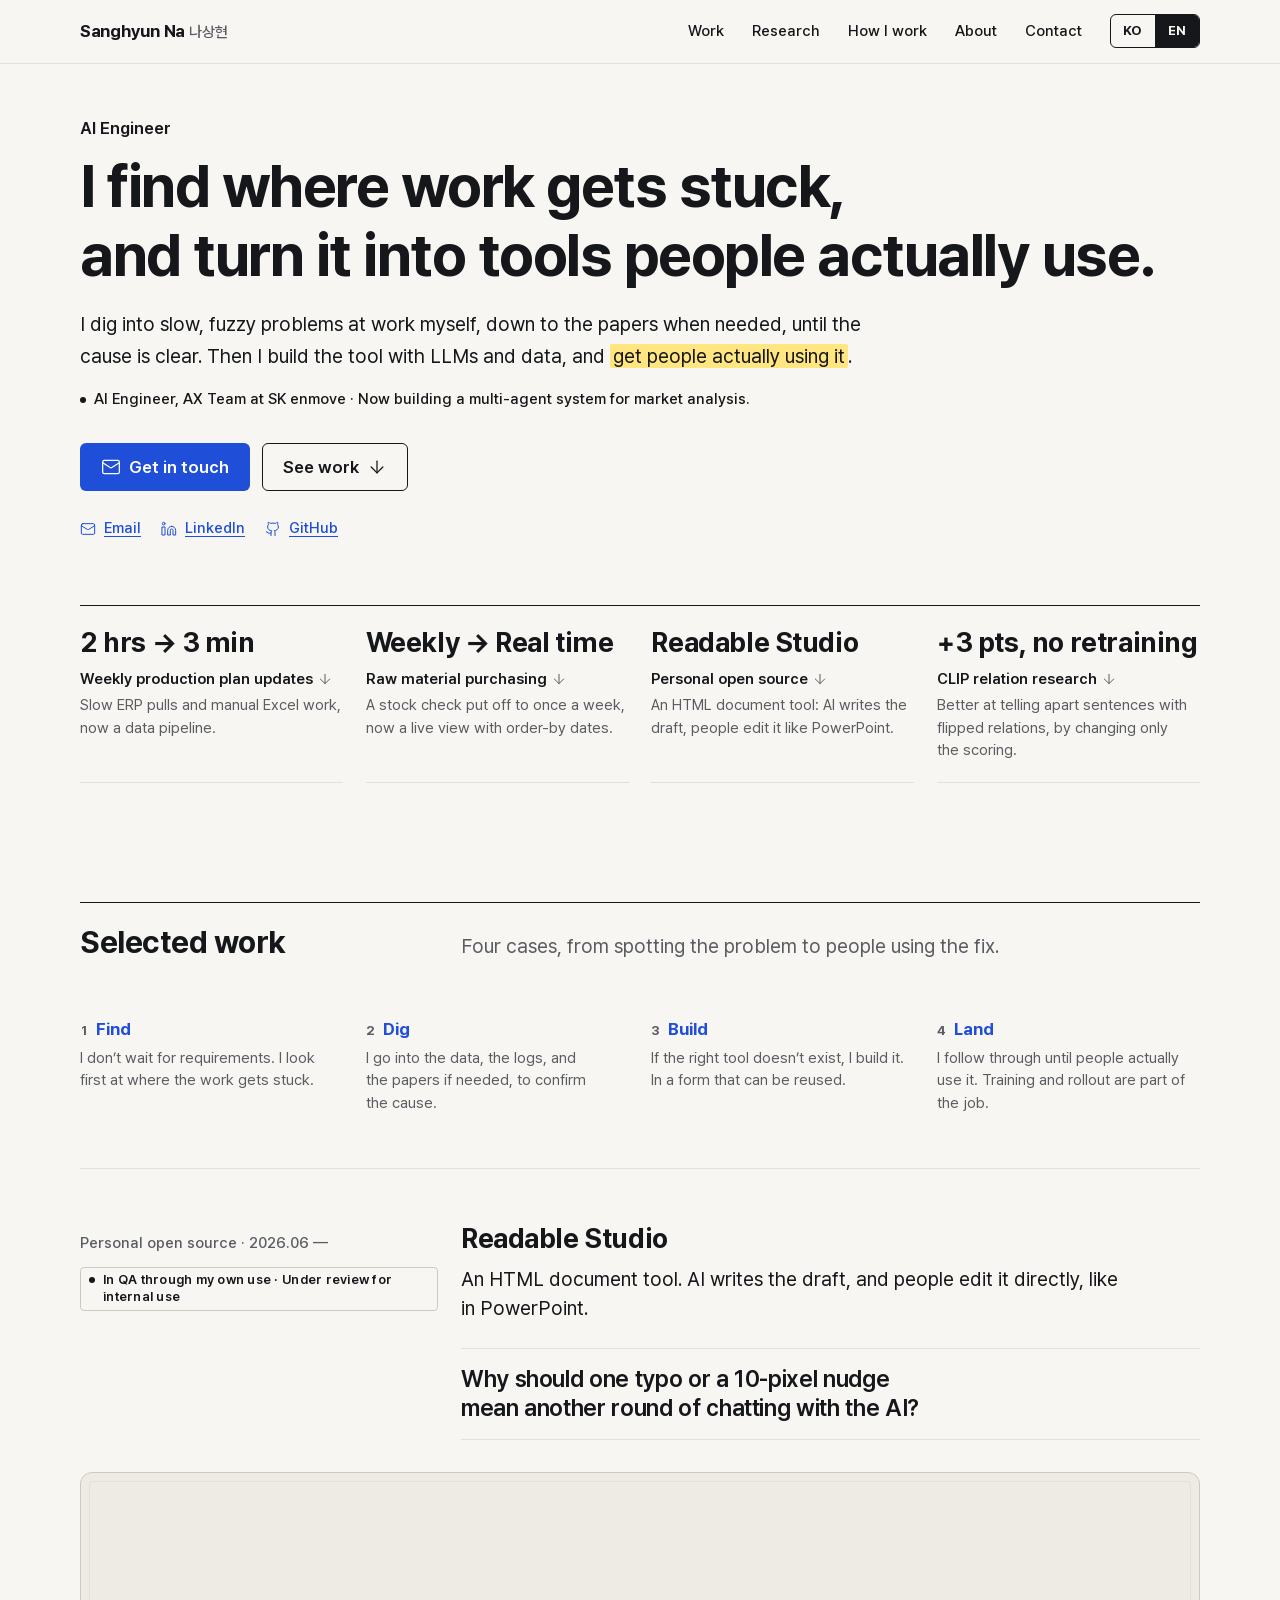
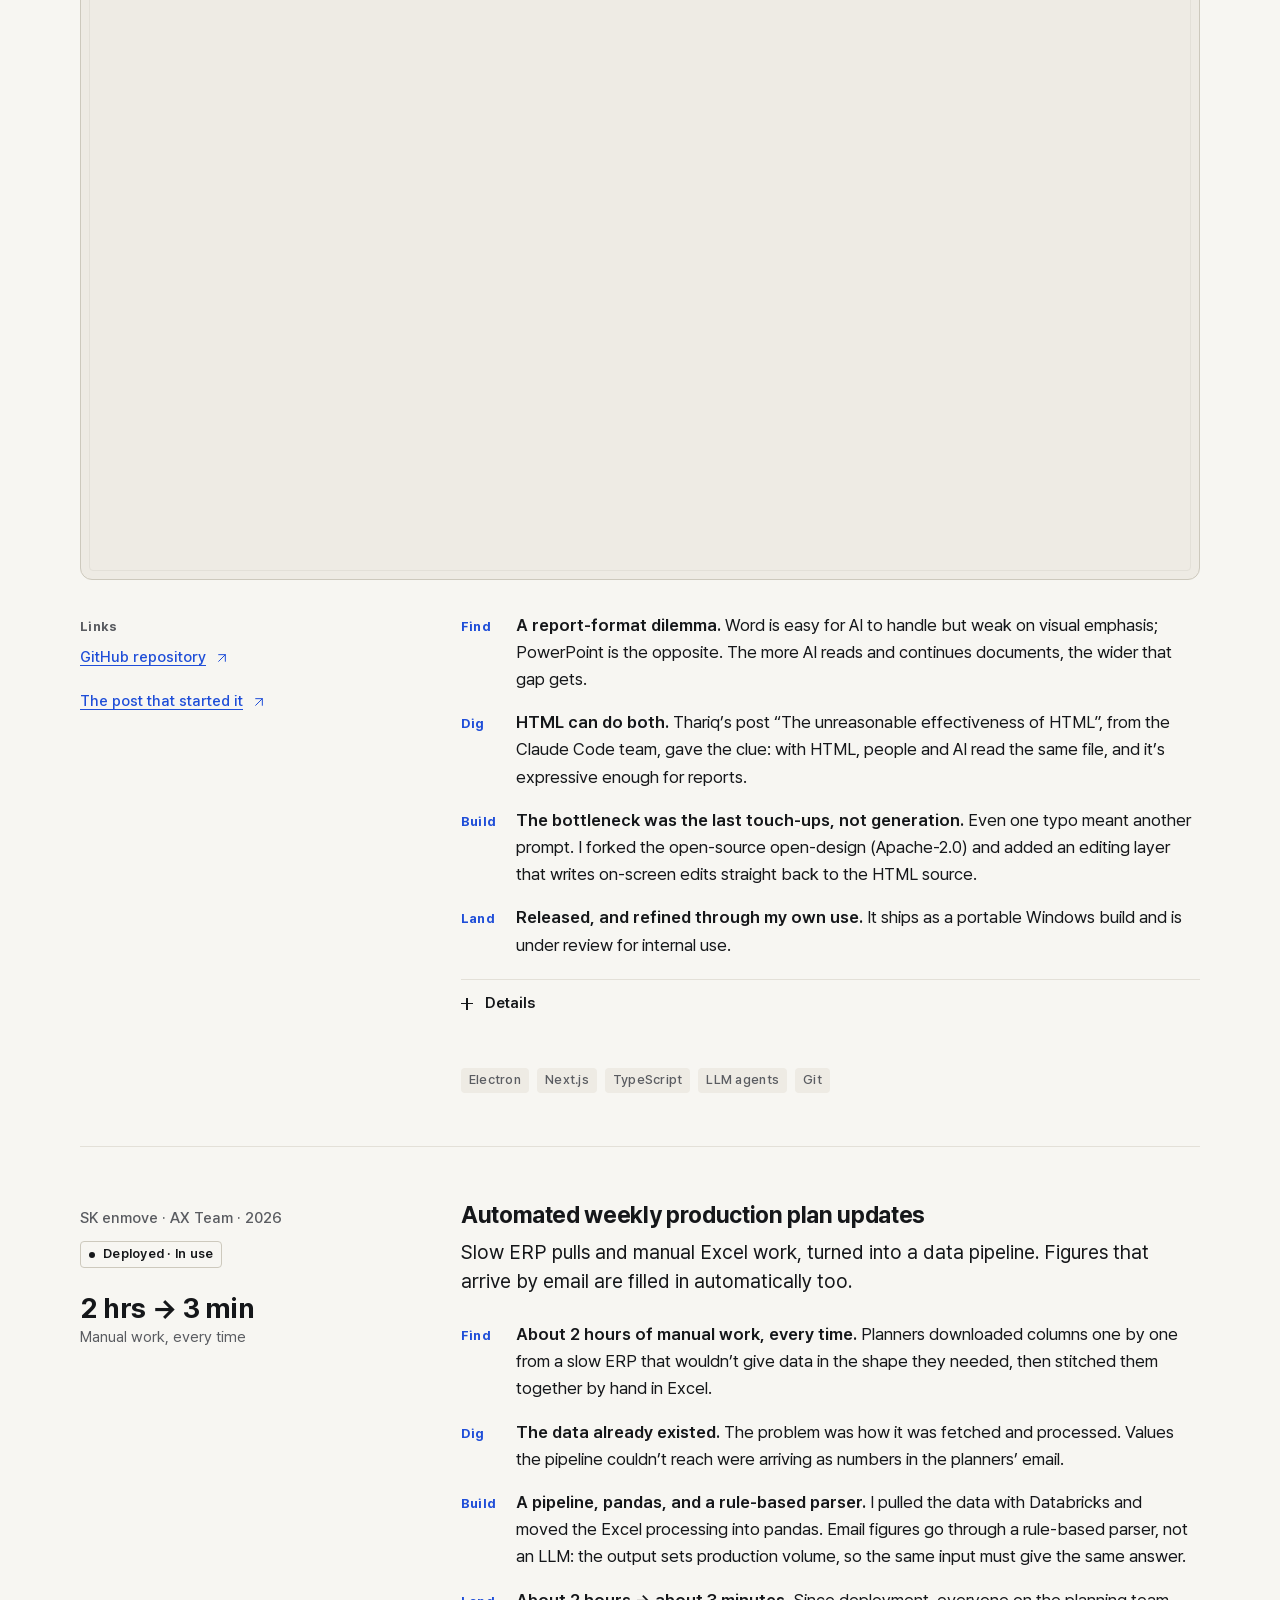
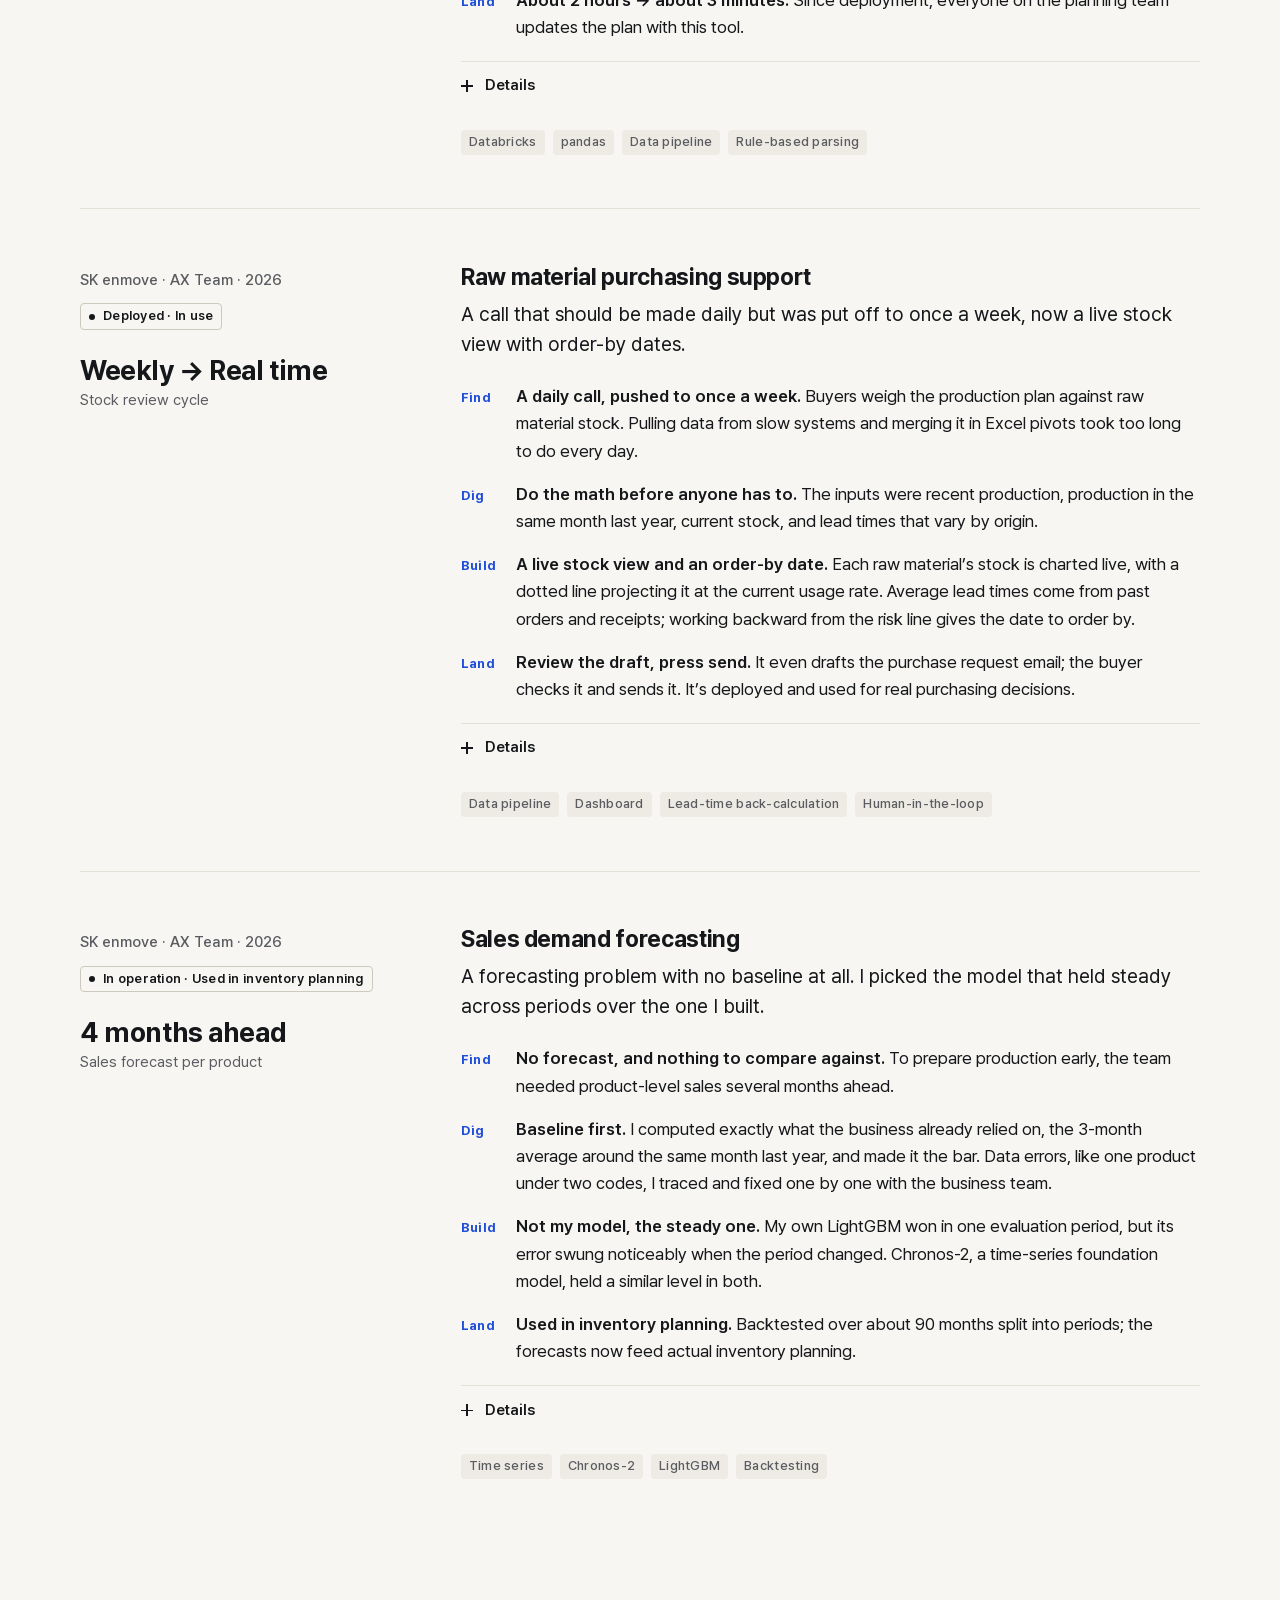
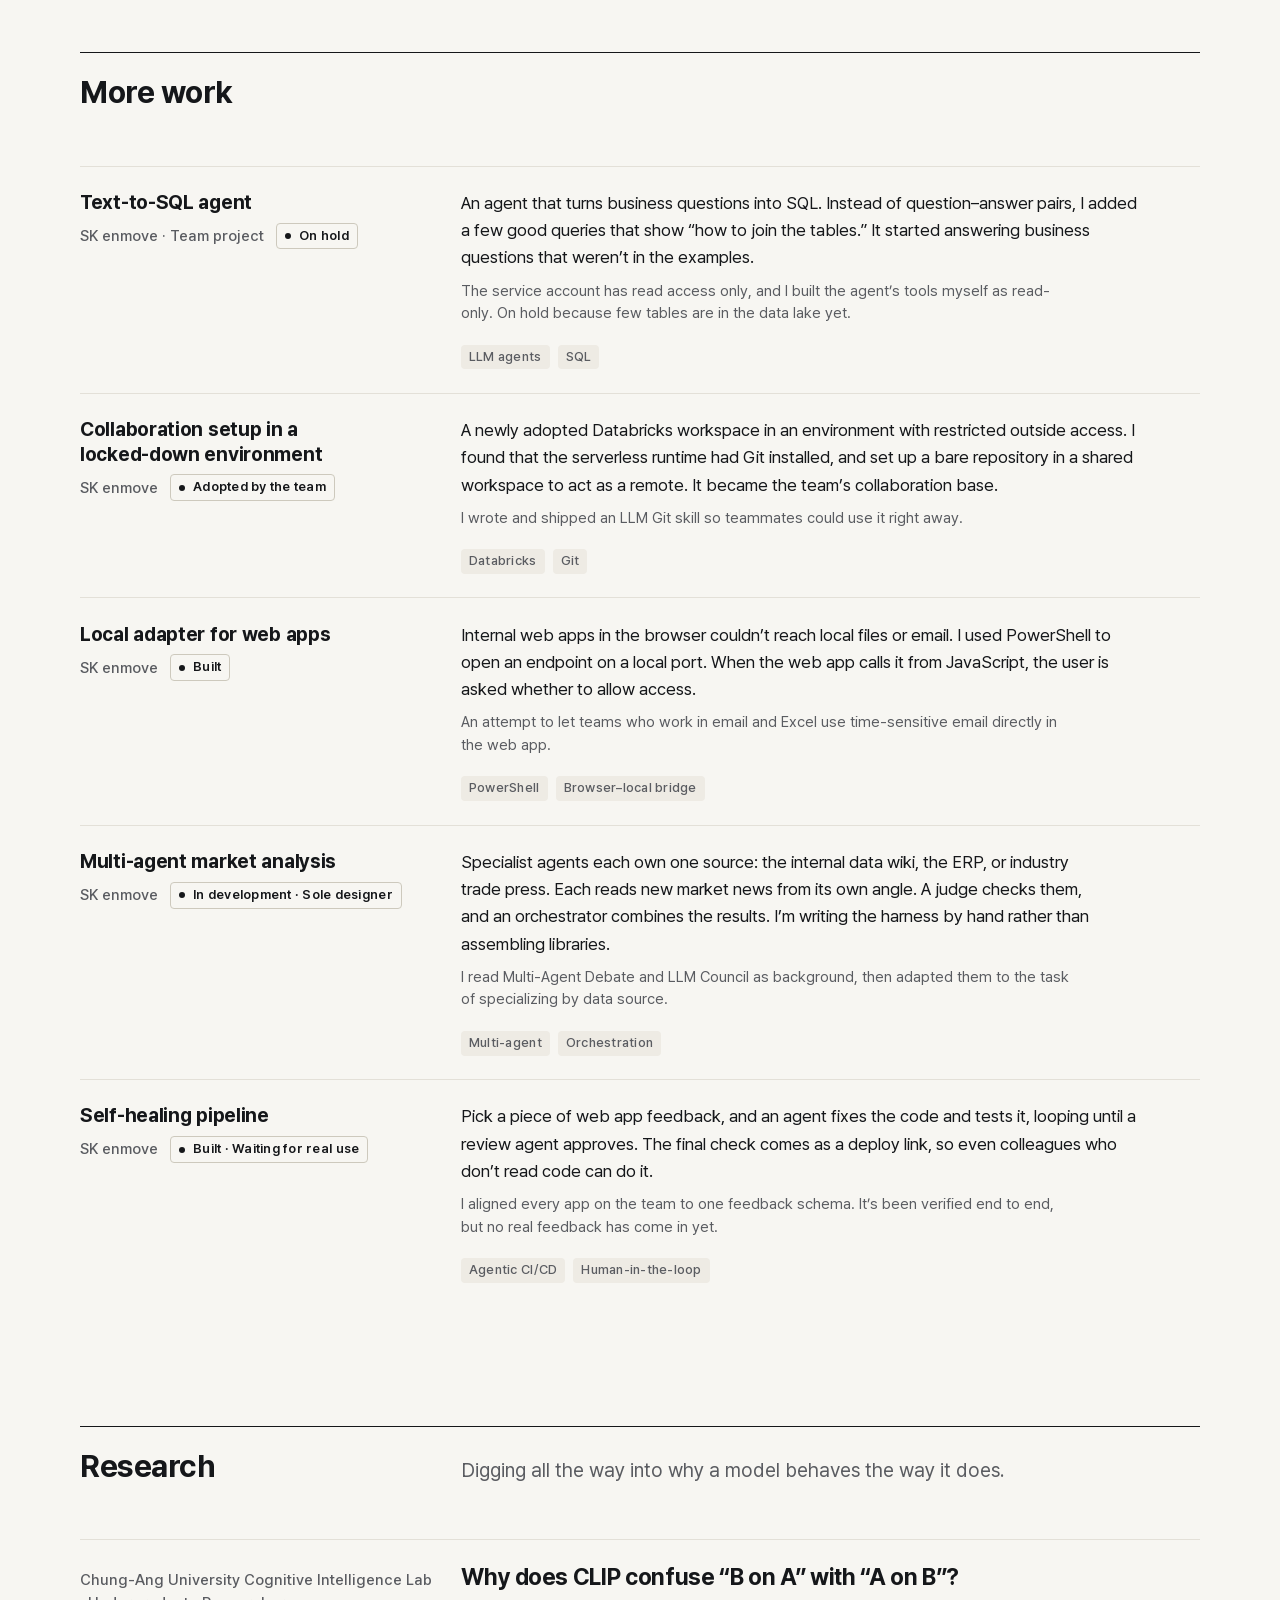
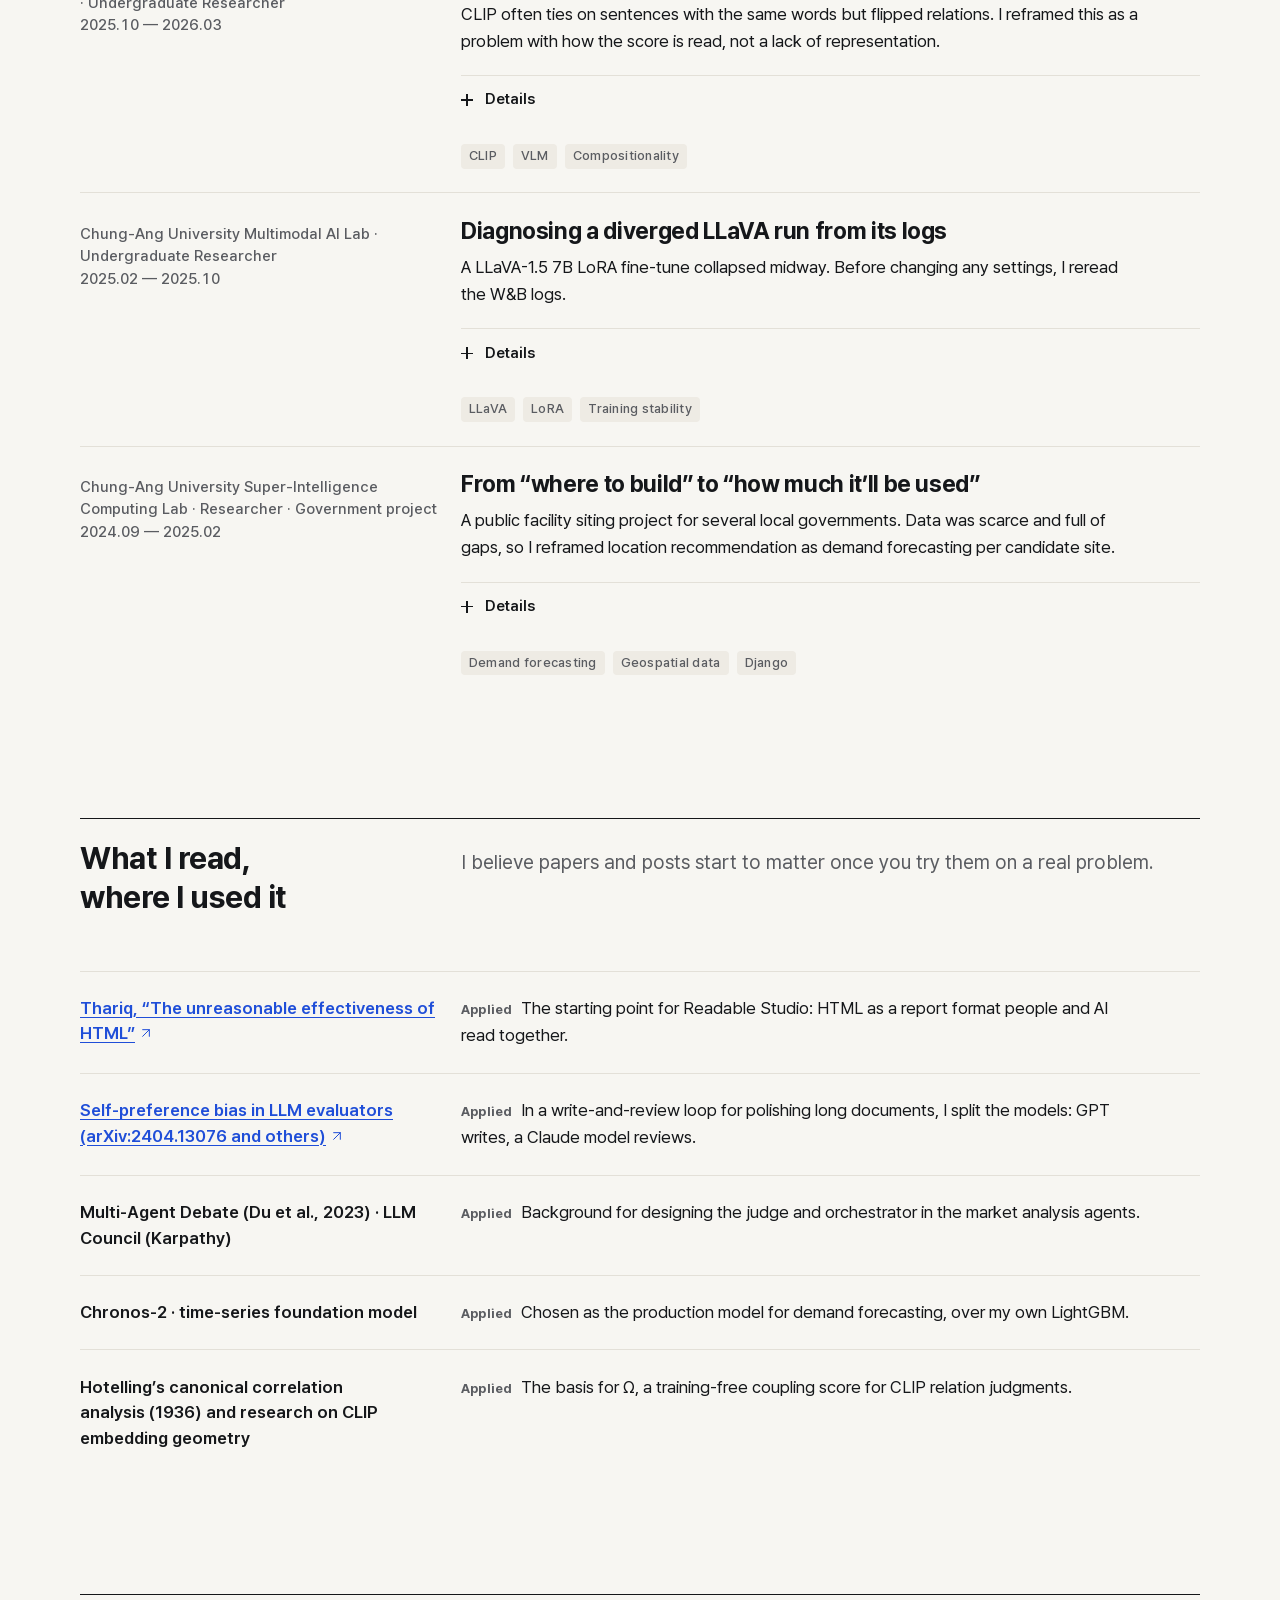
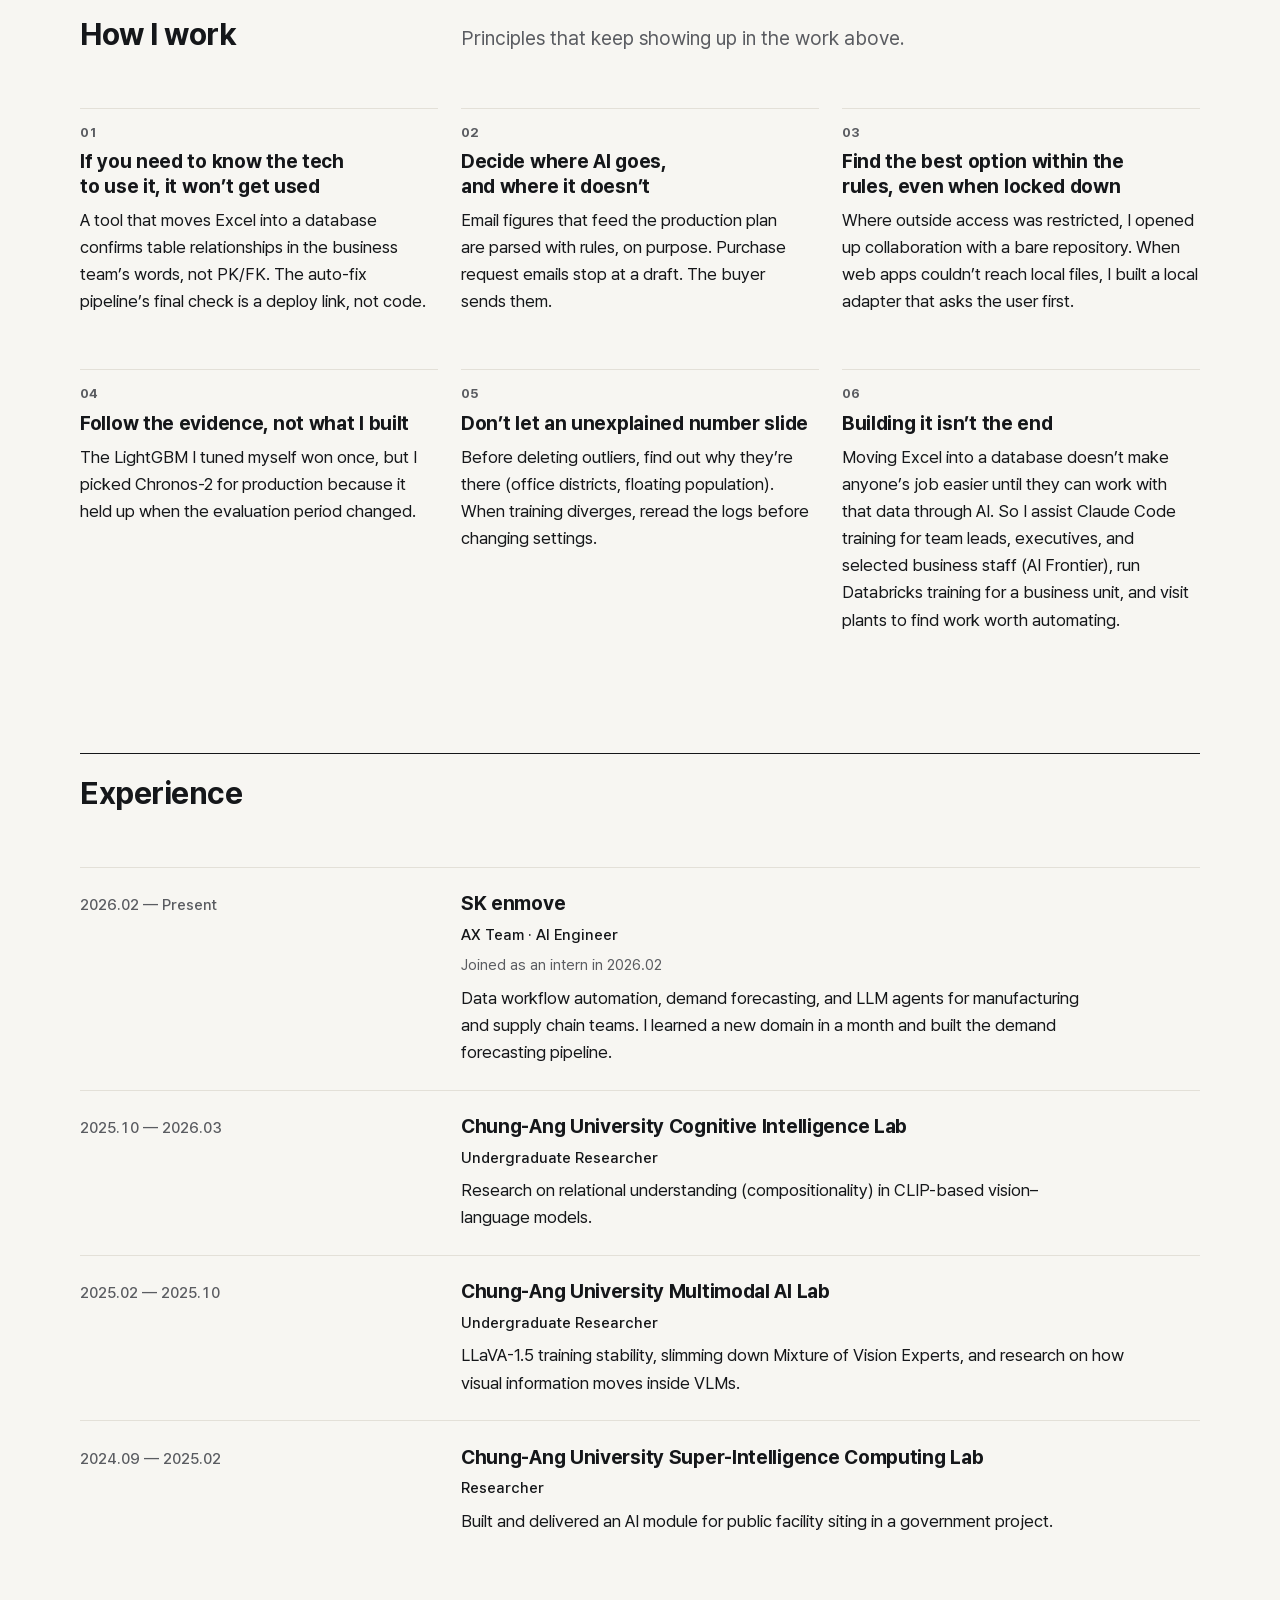
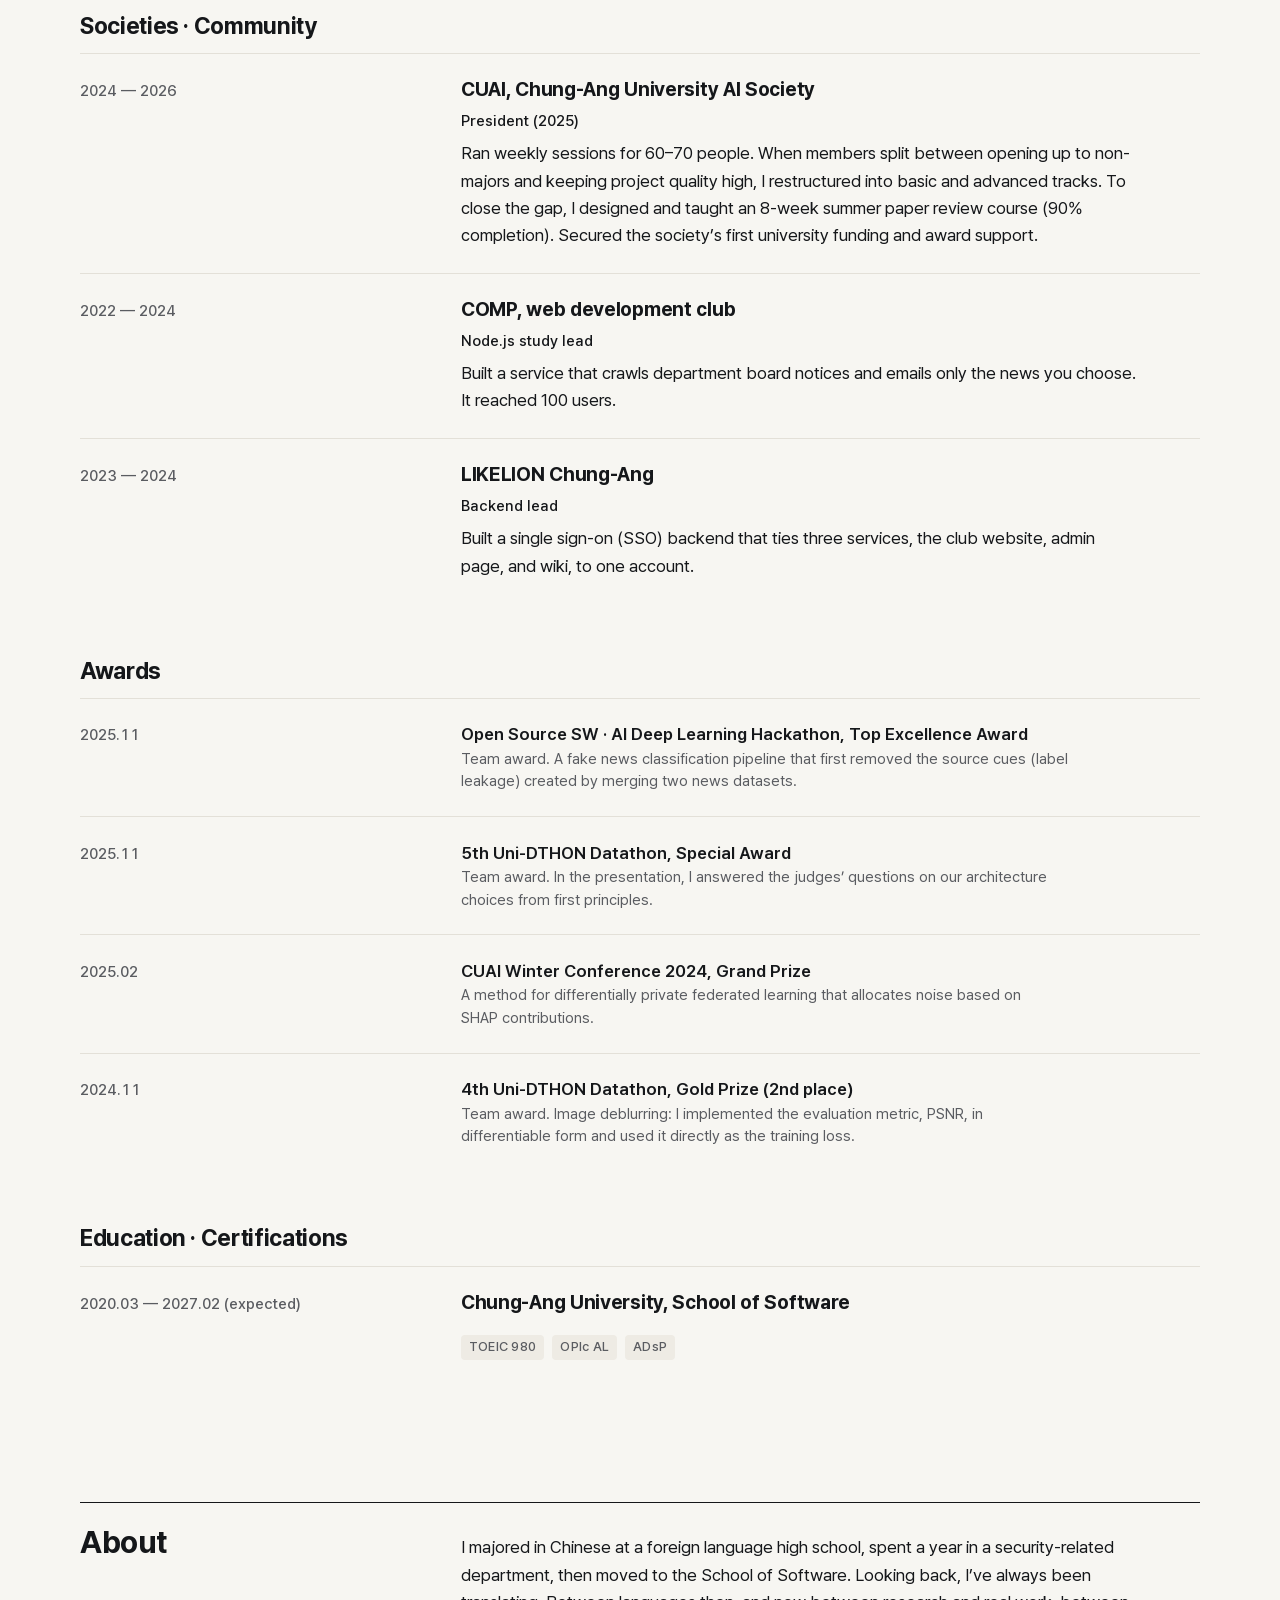
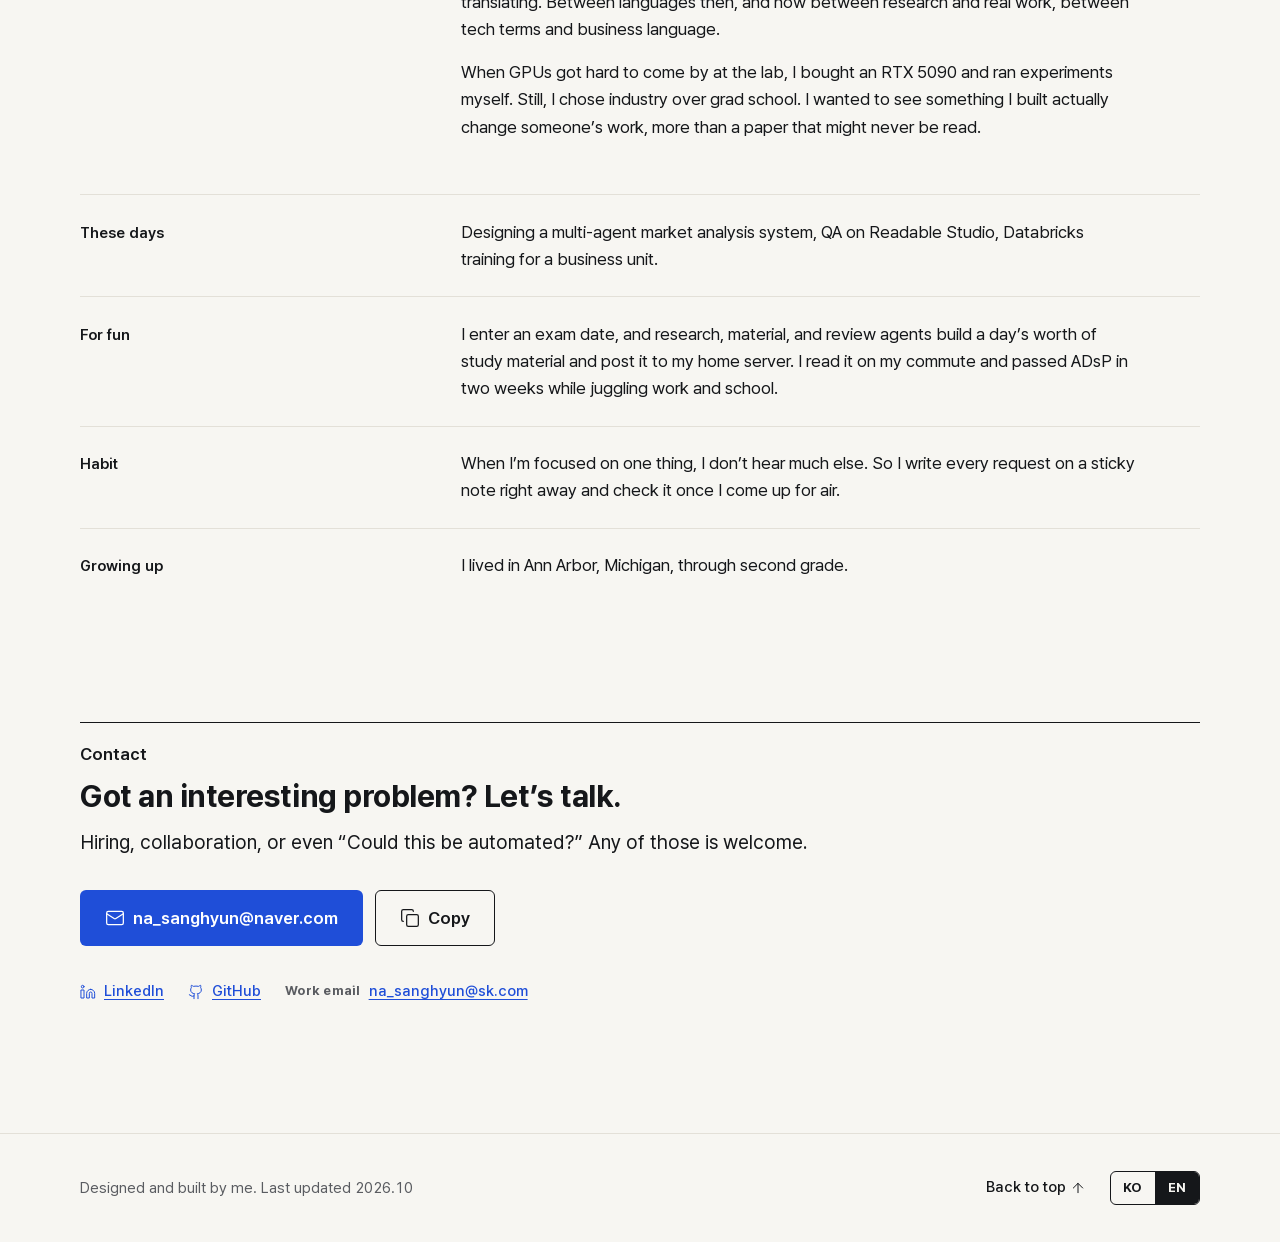
==== en/index.html @ 833af4e6 "Deploy personal site" ====
<!doctype html>
<html lang="en">
<head>
<meta charset="utf-8">
<meta name="viewport" content="width=device-width, initial-scale=1">
<title>Sanghyun Na · AI Engineer</title>
<meta name="description" content="Personal site of Sanghyun Na, an AI engineer who finds where real work gets stuck and builds tools people actually use, with LLMs and data.">
<meta name="theme-color" content="#f7f6f2">
<link rel="canonical" href="https://sanghyunna.github.io/en/">
<link rel="alternate" hreflang="ko" href="https://sanghyunna.github.io/">
<link rel="alternate" hreflang="en" href="https://sanghyunna.github.io/en/">
<link rel="alternate" hreflang="x-default" href="https://sanghyunna.github.io/">
<meta property="og:type" content="profile">
<meta property="og:title" content="Sanghyun Na · AI Engineer">
<meta property="og:description" content="Personal site of Sanghyun Na, an AI engineer who finds where real work gets stuck and builds tools people actually use, with LLMs and data.">
<meta property="og:url" content="https://sanghyunna.github.io/en/">
<meta property="og:image" content="https://sanghyunna.github.io/og-en.png">
<meta property="og:image:width" content="1200">
<meta property="og:image:height" content="630">
<meta property="og:image:alt" content="Sanghyun Na · AI Engineer. I find where work gets stuck and turn it into tools people actually use.">
<meta property="og:locale" content="en_US">
<meta property="og:locale:alternate" content="ko_KR">
<meta name="twitter:card" content="summary_large_image">
<link rel="icon" href="/favicon.ico" sizes="any">
<link rel="icon" href="/favicon.svg" type="image/svg+xml">
<link rel="apple-touch-icon" href="/apple-touch-icon.png">
<link rel="manifest" href="/site.webmanifest">
<link rel="stylesheet" href="/fonts/pretendard/pretendard-subset.css">
<style>:root{--paper: #f7f6f2;--paper-sunk: #eeebe4;--ink: #15171a;--muted: #5a5c61;--rule: #e3e0d8;--rule-strong: #cdc9bd;--accent: #1f4ed8;--accent-strong: #173ba8;--accent-ink: #ffffff;--mark: #ffe680;--font-sans: "Pretendard Variable", -apple-system, BlinkMacSystemFont, system-ui, "Apple SD Gothic Neo", "Malgun Gothic", sans-serif;--font-mono: ui-monospace, SFMono-Regular, Menlo, Consolas, monospace;--weight-regular: 400;--weight-medium: 500;--weight-semibold: 600;--weight-bold: 700;--text-xs: 0.8125rem;--text-sm: 0.9375rem;--text-base: 1.0625rem;--text-lg: clamp(1.125rem, 1.0786rem + 0.1905vw, 1.25rem);--text-xl: clamp(1.25rem, 1.1571rem + 0.381vw, 1.5rem);--text-2xl: clamp(1.5rem, 1.4071rem + 0.381vw, 1.75rem);--text-3xl: clamp(1.625rem, 1.4857rem + 0.5714vw, 2rem);--text-4xl-ko: clamp(2.25rem, 1.4rem + 3.6vw, 4rem);--text-4xl-en: clamp(2.25rem, 1.4rem + 3.6vw, 3.75rem);--leading-display-ko: 1.2;--leading-display-en: 1.15;--leading-heading-ko: 1.35;--leading-heading-en: 1.25;--leading-body-ko: 1.7;--leading-body-en: 1.6;--leading-sm-ko: 1.6;--leading-sm-en: 1.5;--measure-ko: 40em;--measure-en: 68ch;--tracking-label-ko: 0.01em;--tracking-label-en: 0.02em;--text-4xl: var(--text-4xl-ko);--leading-display: var(--leading-display-ko);--leading-heading: var(--leading-heading-ko);--leading-body: var(--leading-body-ko);--leading-sm: var(--leading-sm-ko);--leading-ui: 1.3;--measure: var(--measure-ko);--tracking-display: -0.025em;--tracking-heading: -0.015em;--tracking-body: 0em;--tracking-label: var(--tracking-label-ko);--space-1: 0.25rem;--space-2: 0.5rem;--space-3: 0.75rem;--space-4: 1rem;--space-5: 1.25rem;--space-6: 1.5rem;--space-8: 2rem;--space-10: 2.5rem;--space-12: 3rem;--space-16: 4rem;--space-20: 5rem;--space-24: 6rem;--space-32: 8rem;--page-max: 70rem;--gutter: clamp(1.25rem, 0.5rem + 3.2vw, 3rem);--grid-columns: 12;--grid-gap: clamp(1rem, 0.8143rem + 0.762vw, 1.5rem);--rail-span: 4;--body-span: 8;--section-gap: clamp(4.5rem, 3.2rem + 5.3333vw, 8rem);--block-gap: clamp(2.5rem, 2.1286rem + 1.5238vw, 3.5rem);--row-pad: clamp(1.25rem, 1.1571rem + 0.381vw, 1.5rem);--header-h: clamp(3.5rem, 3.3143rem + 0.762vw, 4rem);--target: 2.75rem;--control: 3rem;--control-lg: 3.5rem;--control-sm: 2rem;--hairline: 1px;--radius-sm: 0.25rem;--radius-md: 0.375rem;--radius-lg: 0.75rem;--dot: 0.375rem;--focus-width: 2px;--focus-offset: 2px;--focus-ring: var(--focus-width) solid var(--accent);--icon-sm: 1rem;--icon-md: 1.25rem;--icon-stroke: 1.5;--duration-fast: 120ms;--ease-out: ease-out;--z-header: 10;--z-skip: 20;}:root:lang(en){--text-4xl: var(--text-4xl-en);--leading-display: var(--leading-display-en);--leading-heading: var(--leading-heading-en);--leading-body: var(--leading-body-en);--leading-sm: var(--leading-sm-en);--measure: var(--measure-en);--tracking-label: var(--tracking-label-en);}@media (max-width: 22.49rem){:root, :root:lang(en){--text-4xl: 2rem;}}@media (prefers-reduced-motion: reduce){:root{--duration-fast: 0ms;}}*, *::before, *::after{box-sizing: border-box;}html{color-scheme: light;-webkit-text-size-adjust: 100%;text-size-adjust: 100%;scroll-padding-top: calc(var(--header-h) + var(--space-4));}body{margin: 0;background: var(--paper);color: var(--ink);font-family: var(--font-sans);font-size: var(--text-base);font-weight: var(--weight-regular);line-height: var(--leading-body);letter-spacing: var(--tracking-body);font-synthesis: none;word-break: keep-all;overflow-wrap: anywhere;-webkit-font-smoothing: antialiased;}h1, h2, h3, h4, p, ul, ol, dl, dd, figure{margin: 0;}ul, ol{padding: 0;list-style: none;}h1, h2, h3, h4{font-size: inherit;font-weight: var(--weight-bold);text-wrap: balance;}p, li, dd{text-wrap: pretty;}img, svg{display: block;}img{max-inline-size: 100%;block-size: auto;}a{color: inherit;text-decoration: none;}button{font: inherit;letter-spacing: inherit;color: inherit;}strong{font-weight: var(--weight-semibold);}mark{padding-inline: 0.15em;border-radius: calc(var(--radius-sm) / 2);background: var(--mark);color: inherit;-webkit-box-decoration-break: clone;box-decoration-break: clone;}code, kbd{font-family: var(--font-mono);font-size: 0.94em;}:focus-visible{outline: var(--focus-ring);outline-offset: var(--focus-offset);}.vh{position: absolute;inline-size: 1px;block-size: 1px;margin: -1px;padding: 0;overflow: hidden;clip-path: inset(50%);white-space: nowrap;border: 0;}.num{font-variant-numeric: tabular-nums;}.sprite{position: absolute;inline-size: 0;block-size: 0;overflow: hidden;}.icon{flex: none;inline-size: var(--icon-md);block-size: var(--icon-md);fill: none;stroke: currentColor;stroke-width: var(--icon-stroke);stroke-linecap: round;stroke-linejoin: round;}.icon--sm{inline-size: var(--icon-sm);block-size: var(--icon-sm);}.stack>* + *{margin-block-start: var(--space-2);}.wrap{inline-size: 100%;max-inline-size: calc(var(--page-max) + 2 * var(--gutter));margin-inline: auto;padding-inline: var(--gutter);}.ledger{display: grid;grid-template-columns: minmax(0, 1fr);row-gap: var(--space-2);}@media (min-width: 64rem){.ledger{grid-template-columns: repeat(var(--grid-columns), minmax(0, 1fr));column-gap: var(--grid-gap);row-gap: 0;align-items: baseline;}.ledger__rail{grid-column: 1 / span var(--rail-span);}.ledger__body{grid-column: span var(--body-span) / -1;}}.section{padding-block-start: var(--section-gap);}.section__head{margin-block-end: var(--block-gap);padding-block-start: var(--space-5);border-block-start: var(--hairline) solid var(--ink);}.section__title{font-size: var(--text-3xl);font-weight: var(--weight-bold);line-height: var(--leading-heading);letter-spacing: var(--tracking-heading);}.section__lead{max-inline-size: var(--measure);color: var(--muted);font-size: var(--text-lg);line-height: var(--leading-sm);}.group{margin-block-start: var(--block-gap);}.group__title{padding-block-end: var(--space-3);font-size: var(--text-xl);font-weight: var(--weight-bold);line-height: var(--leading-heading);letter-spacing: var(--tracking-heading);}.prose{max-inline-size: var(--measure);}.prose>* + *{margin-block-start: var(--space-4);}.skip{position: fixed;inset-block-start: var(--space-2);inset-inline-start: var(--space-2);z-index: var(--z-skip);display: inline-flex;align-items: center;min-block-size: var(--target);padding: var(--space-2) var(--space-4);border-radius: var(--radius-md);background: var(--ink);color: var(--paper);font-size: var(--text-sm);font-weight: var(--weight-semibold);line-height: var(--leading-ui);transform: translateY(-200%);}.skip:focus-visible{transform: none;}.link{color: var(--accent);text-decoration: underline;text-decoration-thickness: 1px;text-underline-offset: 0.2em;transition: color var(--duration-fast) var(--ease-out);}.link:hover{color: var(--accent-strong);text-decoration-thickness: 2px;}.link:active{color: var(--accent-strong);}.link>.icon{display: inline-block;margin-inline-start: 0.2em;vertical-align: -0.12em;}.icon-link, .linklist .link, .hero__contacts .link, .contact__links .link{display: inline-flex;align-items: center;gap: var(--space-2);min-block-size: var(--target);font-size: var(--text-sm);font-weight: var(--weight-medium);line-height: var(--leading-ui);}.icon-link>.icon, .linklist .link>.icon, .hero__contacts .link>.icon, .contact__links .link>.icon{display: block;margin: 0;}.btn{display: inline-flex;align-items: center;justify-content: center;gap: var(--space-2);min-block-size: var(--control);padding: var(--space-2) var(--space-5);border: var(--hairline) solid transparent;border-radius: var(--radius-md);background: transparent;font-size: var(--text-base);font-weight: var(--weight-semibold);line-height: var(--leading-ui);cursor: pointer;transition: background-color var(--duration-fast) var(--ease-out), color var(--duration-fast) var(--ease-out), border-color var(--duration-fast) var(--ease-out);}.btn--lg{min-block-size: var(--control-lg);padding-inline: var(--space-6);}.btn--primary{background: var(--accent);color: var(--accent-ink);}.btn--primary:hover, .btn--primary:active{background: var(--accent-strong);}.btn--secondary{border-color: var(--ink);color: var(--ink);}.btn--secondary:hover{background: var(--paper-sunk);}.btn--secondary:active{background: var(--rule);}.btn__idle, .btn__done{display: inline-flex;align-items: center;gap: var(--space-2);}.btn[data-state="copied"] .btn__idle, .btn:not([data-state="copied"]) .btn__done{display: none;}.header{position: sticky;inset-block-start: 0;z-index: var(--z-header);border-block-end: var(--hairline) solid var(--rule);background: var(--paper);}.header__bar{display: flex;flex-wrap: wrap;align-items: center;column-gap: var(--space-4);min-block-size: var(--header-h);}.wordmark{margin-inline-end: auto;color: var(--ink);line-height: var(--target);white-space: nowrap;}.wordmark__name{font-size: var(--text-base);font-weight: var(--weight-bold);letter-spacing: var(--tracking-heading);}.wordmark__alt{margin-inline-start: var(--space-1);color: var(--muted);font-size: var(--text-sm);font-weight: var(--weight-medium);}.nav{order: 4;flex: 0 0 100%;padding-block: var(--space-2);border-block-start: var(--hairline) solid var(--rule);}.nav__list{display: flex;flex-direction: column;}.nav__item + .nav__item{border-block-start: var(--hairline) solid var(--rule);}.nav__link{display: flex;align-items: center;min-inline-size: var(--target);min-block-size: var(--control);color: var(--ink);font-size: var(--text-base);font-weight: var(--weight-medium);line-height: var(--leading-ui);transition: color var(--duration-fast) var(--ease-out);}.nav__link:hover{color: var(--accent);}.nav__link:active{color: var(--accent-strong);}.header[data-nav="closed"] .nav{display: none;}.header:not([data-nav]) .menu-btn{display: none;}.lang{display: inline-flex;flex: none;border: var(--hairline) solid var(--ink);border-radius: var(--radius-md);}.lang__opt{position: relative;display: inline-flex;align-items: center;justify-content: center;min-inline-size: var(--target);min-block-size: var(--control-sm);color: var(--ink);font-size: var(--text-xs);font-weight: var(--weight-bold);line-height: var(--leading-ui);letter-spacing: var(--tracking-label);transition: background-color var(--duration-fast) var(--ease-out), color var(--duration-fast) var(--ease-out);}.lang__opt::after{content: "";position: absolute;inset-inline: 0;inset-block: calc((var(--control-sm) - var(--target)) / 2);}.lang__opt:first-child{border-start-start-radius: calc(var(--radius-md) - var(--hairline));border-end-start-radius: calc(var(--radius-md) - var(--hairline));}.lang__opt:last-child{border-start-end-radius: calc(var(--radius-md) - var(--hairline));border-end-end-radius: calc(var(--radius-md) - var(--hairline));}.lang__opt:hover{background: var(--paper-sunk);}.lang__opt:active{background: var(--rule);}.lang__opt[aria-current]{background: var(--ink);color: var(--paper);}.menu-btn{display: inline-flex;flex: none;align-items: center;justify-content: center;inline-size: var(--target);block-size: var(--target);margin-inline-end: calc(var(--space-3) * -1);padding: 0;border: 0;border-radius: var(--radius-md);background: transparent;color: var(--ink);cursor: pointer;transition: background-color var(--duration-fast) var(--ease-out);}.menu-btn:hover{background: var(--paper-sunk);}.menu-btn:active{background: var(--rule);}.menu-btn__close, .menu-btn[aria-expanded="true"] .menu-btn__open{display: none;}.menu-btn[aria-expanded="true"] .menu-btn__close{display: block;}@media (max-width: 22.49rem){.wordmark__alt{display: none;}}@media (min-width: 48rem){.header__bar{flex-wrap: nowrap;}.nav, .header[data-nav="closed"] .nav{display: block;order: 0;flex: none;padding: 0;border: 0;}.nav__list{flex-direction: row;gap: var(--space-1);}.nav__item + .nav__item{border: 0;}.nav__link{min-block-size: var(--target);padding-inline: var(--space-3);border-radius: var(--radius-md);font-size: var(--text-sm);}.menu-btn{display: none;}}.hero{padding-block: var(--block-gap);}.eyebrow{font-size: var(--text-base);font-weight: var(--weight-semibold);line-height: var(--leading-ui);}.hero__title{margin-block-start: var(--space-3);font-size: var(--text-4xl);font-weight: var(--weight-bold);line-height: var(--leading-display);letter-spacing: var(--tracking-display);text-wrap: balance;}.hero__line{display: inline;}@media (min-width: 40rem){.hero__line{display: block;}}.hero__lede{max-inline-size: var(--measure);margin-block-start: var(--space-5);font-size: var(--text-lg);line-height: var(--leading-body);}.now{display: flex;gap: var(--space-2);margin-block-start: var(--space-4);font-size: var(--text-sm);font-weight: var(--weight-medium);line-height: var(--leading-sm);}.now::before, .status::before{content: "";flex: none;inline-size: var(--dot);block-size: var(--dot);margin-block-start: calc((1lh - var(--dot)) / 2);border-radius: 50%;background: var(--ink);}.hero__actions{display: flex;flex-wrap: wrap;gap: var(--space-3);margin-block-start: var(--space-8);}.hero__contacts{display: flex;flex-wrap: wrap;column-gap: var(--space-5);margin-block-start: var(--space-4);}.proof{display: grid;grid-template-columns: minmax(0, 1fr);column-gap: var(--grid-gap);border-block-start: var(--hairline) solid var(--ink);}.proof__item{border-block-end: var(--hairline) solid var(--rule);}.proof__link{display: block;block-size: 100%;padding-block: var(--space-5);color: var(--ink);}.proof__figure{display: block;font-size: var(--text-2xl);font-weight: var(--weight-bold);line-height: var(--leading-heading);letter-spacing: var(--tracking-heading);font-variant-numeric: tabular-nums;text-wrap: balance;transition: color var(--duration-fast) var(--ease-out);}.proof__label{display: flex;align-items: center;gap: var(--space-1);margin-block-start: var(--space-2);font-size: var(--text-sm);font-weight: var(--weight-semibold);line-height: var(--leading-sm);}.proof__label .icon{color: var(--muted);transition: color var(--duration-fast) var(--ease-out);}.proof__note{display: block;margin-block-start: var(--space-1);color: var(--muted);font-size: var(--text-sm);line-height: var(--leading-sm);text-wrap: pretty;}.proof__link:hover .proof__figure, .proof__link:hover .icon{color: var(--accent);}.proof__link:active .proof__figure, .proof__link:active .icon{color: var(--accent-strong);}@media (min-width: 48rem){.proof{grid-template-columns: repeat(2, minmax(0, 1fr));}}@media (min-width: 75rem){.proof{grid-template-columns: repeat(4, minmax(0, 1fr));}}.loop-label{color: var(--accent);font-size: var(--text-xs);font-weight: var(--weight-bold);line-height: var(--leading-ui);letter-spacing: var(--tracking-label);white-space: nowrap;}.loop-label--lg{font-size: var(--text-base);letter-spacing: var(--tracking-body);}.loop{display: grid;grid-template-columns: max-content minmax(0, 1fr);gap: var(--space-3) var(--space-4);margin-block-end: var(--block-gap);}.loop__item{display: grid;grid-column: 1 / -1;grid-template-columns: subgrid;align-items: baseline;}.loop__key{display: inline-flex;align-items: baseline;gap: var(--space-2);white-space: nowrap;}.loop__num{color: var(--muted);font-size: var(--text-xs);font-weight: var(--weight-bold);line-height: var(--leading-ui);font-variant-numeric: tabular-nums;}.loop__text{color: var(--muted);font-size: var(--text-sm);line-height: var(--leading-sm);}@media (min-width: 48rem){.loop{grid-template-columns: repeat(4, minmax(0, 1fr));gap: var(--grid-gap);}.loop__item{display: block;grid-column: auto;}.loop__text{margin-block-start: var(--space-1);}}.steps{display: grid;grid-template-columns: minmax(0, 1fr);row-gap: var(--space-4);margin-block-start: var(--space-6);}.steps__item{display: grid;grid-template-columns: minmax(0, 1fr);row-gap: var(--space-1);}.steps__text{max-inline-size: var(--measure);}@media (min-width: 48rem){.steps{grid-template-columns: max-content minmax(0, 1fr);column-gap: var(--space-5);}.steps__item{grid-column: 1 / -1;grid-template-columns: subgrid;align-items: baseline;}}.project{padding-block: var(--block-gap);border-block-start: var(--hairline) solid var(--rule);row-gap: var(--space-4);}.project__head{row-gap: var(--space-4);}.project__rail{display: flex;flex-wrap: wrap;align-items: center;gap: var(--space-2) var(--space-3);}.project__kicker{color: var(--muted);font-size: var(--text-sm);font-weight: var(--weight-medium);line-height: var(--leading-sm);}.metric{flex: 0 0 100%;margin-block-start: var(--space-2);}.metric__value{display: block;font-size: var(--text-2xl);font-weight: var(--weight-bold);line-height: var(--leading-heading);letter-spacing: var(--tracking-heading);font-variant-numeric: tabular-nums;text-wrap: balance;}.metric__label{display: block;color: var(--muted);font-size: var(--text-sm);line-height: var(--leading-sm);}.project__title{font-size: var(--text-xl);font-weight: var(--weight-bold);line-height: var(--leading-heading);letter-spacing: var(--tracking-heading);}.project__title--featured{font-size: var(--text-2xl);}.project__summary{max-inline-size: var(--measure);margin-block-start: var(--space-2);font-size: var(--text-lg);line-height: var(--leading-sm);}.pull{margin-block-start: var(--space-6);padding-block: var(--space-4);border-block: var(--hairline) solid var(--rule);font-size: var(--text-xl);font-weight: var(--weight-semibold);line-height: var(--leading-heading);letter-spacing: var(--tracking-heading);text-wrap: balance;}.media{margin-block: var(--space-8);padding: var(--space-2);border: var(--hairline) solid var(--rule-strong);border-radius: var(--radius-lg);background: var(--paper-sunk);}.media__img{inline-size: 100%;border: var(--hairline) solid var(--rule);border-radius: var(--radius-sm);}.project__lower{row-gap: var(--space-5);}.project__main>.steps:first-child{margin-block-start: 0;}.project__tags{margin-block-start: 0;}.linklist{display: flex;flex-direction: column;align-items: flex-start;}.linklist__label{color: var(--muted);font-size: var(--text-xs);font-weight: var(--weight-bold);line-height: var(--leading-ui);letter-spacing: var(--tracking-label);}@media (min-width: 64rem){.project__rail{flex-direction: column;flex-wrap: nowrap;align-items: flex-start;gap: var(--space-3);}.metric{flex: none;margin-block-start: var(--space-3);}.project__main{grid-column: span var(--body-span) / -1;grid-row: 1;}.project__aside{grid-column: 1 / span var(--rail-span);grid-row: 1;}.project__tags{grid-column: span var(--body-span) / -1;grid-row: 2;}}.status{display: inline-flex;gap: var(--space-2);padding: var(--space-1) var(--space-2);border: var(--hairline) solid var(--rule-strong);border-radius: var(--radius-sm);color: var(--ink);font-size: var(--text-xs);font-weight: var(--weight-semibold);line-height: var(--leading-ui);letter-spacing: var(--tracking-label);}.tags{display: flex;flex-wrap: wrap;gap: var(--space-2);margin-block-start: var(--space-5);}.tag{padding: var(--space-1) var(--space-2);border-radius: var(--radius-sm);background: var(--paper-sunk);color: var(--muted);font-size: var(--text-xs);font-weight: var(--weight-medium);line-height: var(--leading-ui);letter-spacing: var(--tracking-label);}.disclosure{margin-block-start: var(--space-5);border-block-start: var(--hairline) solid var(--rule);}.disclosure__summary{display: flex;align-items: center;gap: var(--space-3);min-block-size: var(--control);color: var(--ink);font-size: var(--text-sm);font-weight: var(--weight-semibold);line-height: var(--leading-ui);list-style: none;cursor: pointer;transition: color var(--duration-fast) var(--ease-out);}.disclosure__summary::-webkit-details-marker{display: none;}.disclosure__summary:hover{color: var(--accent);}.disclosure__summary:active{color: var(--accent-strong);}.disclosure__marker{position: relative;flex: none;inline-size: var(--space-3);block-size: var(--space-3);}.disclosure__marker::before, .disclosure__marker::after{content: "";position: absolute;inset: 0;margin: auto;background: currentColor;}.disclosure__marker::before{block-size: calc(var(--icon-stroke) * 1px);}.disclosure__marker::after{inline-size: calc(var(--icon-stroke) * 1px);}.disclosure[open] .disclosure__marker::after{display: none;}.disclosure[open] .disclosure__when-closed, .disclosure:not([open]) .disclosure__when-open{display: none;}.disclosure__body{padding-block-end: var(--space-5);}.notes>li{position: relative;max-inline-size: var(--measure);padding-inline-start: var(--space-5);}.notes>li + li{margin-block-start: var(--space-3);}.notes>li::before{content: "";position: absolute;inset-block-start: 0.5lh;inset-inline-start: 0;inline-size: var(--space-2);block-size: var(--hairline);background: var(--muted);}.row{padding-block: var(--row-pad);border-block-start: var(--hairline) solid var(--rule);}.row__title{font-size: var(--text-lg);font-weight: var(--weight-bold);line-height: var(--leading-heading);letter-spacing: var(--tracking-heading);text-wrap: balance;}.row__title--xl{font-size: var(--text-xl);}.row__strong{font-weight: var(--weight-semibold);line-height: var(--leading-sm);}.row__meta{color: var(--muted);font-size: var(--text-sm);font-weight: var(--weight-medium);line-height: var(--leading-sm);}.row__sub{font-size: var(--text-sm);font-weight: var(--weight-medium);line-height: var(--leading-sm);}.row__text{max-inline-size: var(--measure);}.row__note{max-inline-size: var(--measure);color: var(--muted);font-size: var(--text-sm);line-height: var(--leading-sm);}.row__cluster{display: flex;flex-wrap: wrap;align-items: center;gap: var(--space-2) var(--space-3);margin-block-start: var(--space-2);}.reading__source{font-weight: var(--weight-semibold);line-height: var(--leading-sm);}.reading__source .link{display: inline-block;padding-block: calc((var(--target) - 1lh) / 2);}@media (min-width: 64rem){.reading__source .link{display: inline;padding-block: 0;}}.reading__label, .contact__label{margin-inline-end: var(--space-2);color: var(--muted);font-size: var(--text-xs);font-weight: var(--weight-bold);letter-spacing: var(--tracking-label);}.facts__label{font-size: var(--text-sm);font-weight: var(--weight-semibold);line-height: var(--leading-sm);}.principles{display: grid;grid-template-columns: minmax(0, 1fr);gap: var(--block-gap) var(--grid-gap);}.principle{padding-block-start: var(--space-4);border-block-start: var(--hairline) solid var(--rule);}.principle__num{display: block;color: var(--muted);font-size: var(--text-xs);font-weight: var(--weight-bold);line-height: var(--leading-ui);letter-spacing: var(--tracking-label);font-variant-numeric: tabular-nums;}.principle__title{margin-block-start: var(--space-2);font-size: var(--text-lg);font-weight: var(--weight-bold);line-height: var(--leading-heading);letter-spacing: var(--tracking-heading);}.principle__text{margin-block-start: var(--space-2);}@media (min-width: 48rem){.principles{grid-template-columns: repeat(2, minmax(0, 1fr));}}@media (min-width: 75rem){.principles{grid-template-columns: repeat(3, minmax(0, 1fr));}}.contact__inner{padding-block-start: var(--space-5);border-block-start: var(--hairline) solid var(--ink);}.contact__headline{margin-block-start: var(--space-3);font-size: var(--text-3xl);font-weight: var(--weight-bold);line-height: var(--leading-heading);letter-spacing: var(--tracking-heading);text-wrap: balance;}.contact__text{max-inline-size: var(--measure);margin-block-start: var(--space-3);font-size: var(--text-lg);line-height: var(--leading-sm);}.contact__actions{display: flex;flex-wrap: wrap;gap: var(--space-3);margin-block-start: var(--space-8);}.contact__actions .btn--primary{flex: 1 1 auto;}.contact__links{display: flex;flex-wrap: wrap;align-items: center;column-gap: var(--space-6);margin-block-start: var(--space-6);}.contact__links>li{display: flex;align-items: center;}@media (min-width: 48rem){.contact__actions .btn--primary{flex: none;}}.footer{margin-block-start: var(--section-gap);padding-block: var(--space-8);border-block-start: var(--hairline) solid var(--rule);}.footer__bar{display: flex;flex-wrap: wrap;align-items: center;gap: var(--space-3) var(--space-6);}.footer__note{margin-inline-end: auto;color: var(--muted);font-size: var(--text-sm);line-height: var(--leading-sm);}.footer__top{display: inline-flex;align-items: center;gap: var(--space-1);min-block-size: var(--target);color: var(--ink);font-size: var(--text-sm);font-weight: var(--weight-medium);line-height: var(--leading-ui);transition: color var(--duration-fast) var(--ease-out);}.footer__top:hover{color: var(--accent);}.footer__top:active{color: var(--accent-strong);}@media (prefers-reduced-motion: reduce){*, *::before, *::after{transition: none !important;animation: none !important;scroll-behavior: auto !important;}}.diagram{margin-block-end: var(--space-5);}.diagram figcaption{margin-block-start: var(--space-3);color: var(--muted);font-size: var(--text-sm);line-height: var(--leading-sm);}.diagram__note{color: var(--muted);font-size: var(--text-xs);font-weight: var(--weight-bold);letter-spacing: var(--tracking-label);}.dg-svg{--dg-hairline: var(--hairline);--dg-stroke: calc(var(--icon-stroke) * 1px);--dg-data: 2.5px;--dg-data-strong: 3.5px;display: block;inline-size: 100%;block-size: auto;overflow: visible;font-family: inherit;}.dg-svg.dg-svg--wide{max-inline-size: 42.5rem;}.dg-svg.dg-svg--narrow{max-inline-size: 25rem;}@media (min-width: 44rem){.dg-svg.dg-svg--narrow{display: none;}}@media not all and (min-width: 44rem){.dg-svg.dg-svg--wide{position: absolute;inline-size: 1px;block-size: 1px;clip-path: inset(50%);}.dg-svg--wide>.dg-body{display: none;}}.dg-text{fill: var(--ink);font-weight: var(--weight-medium);}.dg-text--semi{font-weight: var(--weight-semibold);}.dg-text--strong{font-weight: var(--weight-bold);}.dg-text--muted{fill: var(--muted);}.dg-text--accent{fill: var(--accent);}.dg-text--num{font-variant-numeric: tabular-nums;}.dg-axis{stroke: var(--rule-strong);stroke-width: var(--dg-hairline);}.dg-arrow{fill: none;stroke: var(--muted);stroke-width: var(--dg-stroke);stroke-linecap: round;stroke-linejoin: round;}.dg-arrow--accent{stroke: var(--accent);}.dg-point{fill: var(--ink);}.dg-point--muted{fill: var(--muted);}.dg-point--accent{fill: var(--accent);}.dg-halo{fill: var(--paper);}.dg-box{fill: none;stroke: var(--rule-strong);stroke-width: var(--dg-hairline);}.dg-box--accent{stroke: var(--accent);}.dg-track{fill: var(--rule);}.dg-bar{fill: var(--muted);}.dg-bar--accent{fill: var(--accent);}.dg-stock{fill: none;stroke: var(--ink);stroke-width: var(--dg-data);stroke-linecap: round;stroke-linejoin: round;}.dg-projection{stroke: var(--accent);stroke-width: var(--dg-data);stroke-linecap: round;stroke-dasharray: 0.01 7;}.dg-risk{stroke: var(--ink);stroke-width: var(--dg-stroke);stroke-dasharray: 6 5;}.dg-drop{stroke: var(--ink);stroke-width: var(--dg-hairline);}.dg-bracket{fill: none;stroke: var(--ink);stroke-width: var(--dg-stroke);stroke-linecap: round;}.dg-marker{stroke: var(--accent);stroke-width: var(--dg-data);}.dg-ring{fill: var(--paper);stroke: var(--accent);stroke-width: var(--dg-data);}.dg-series{stroke: var(--muted);stroke-width: var(--dg-data);stroke-linecap: round;}.dg-series--accent{stroke: var(--accent);stroke-width: var(--dg-data-strong);}</style>
<script src="/client.js" defer></script>
<script type="application/ld+json">{"@context":"https://schema.org","@graph":[{"@type":"Person","name":"Sanghyun Na","alternateName":"나상현","jobTitle":"AI Engineer","worksFor":{"@type":"Organization","name":"SK enmove"},"alumniOf":{"@type":"CollegeOrUniversity","name":"Chung-Ang University"},"url":"https://sanghyunna.github.io/en/","sameAs":["https://github.com/sanghyunna","https://www.linkedin.com/in/sanghyunna/"],"email":"mailto:na_sanghyun@naver.com"},{"@type":"WebSite","name":"Sanghyun Na · AI Engineer","url":"https://sanghyunna.github.io/","inLanguage":["ko","en"]}]}</script>
</head>
<body>
<svg class="sprite" xmlns="http://www.w3.org/2000/svg" aria-hidden="true" focusable="false">
  <symbol id="i-external" viewBox="0 0 24 24"><path d="M7 7h10v10"/><path d="M7 17 17 7"/></symbol>
  <symbol id="i-mail" viewBox="0 0 24 24"><rect width="20" height="16" x="2" y="4" rx="2"/><path d="m22 7-8.97 5.7a1.94 1.94 0 0 1-2.06 0L2 7"/></symbol>
  <symbol id="i-copy" viewBox="0 0 24 24"><rect width="14" height="14" x="8" y="8" rx="2" ry="2"/><path d="M4 16c-1.1 0-2-.9-2-2V4c0-1.1.9-2 2-2h10c1.1 0 2 .9 2 2"/></symbol>
  <symbol id="i-check" viewBox="0 0 24 24"><path d="M20 6 9 17l-5-5"/></symbol>
  <symbol id="i-github" viewBox="0 0 24 24"><path d="M15 22v-4a4.8 4.8 0 0 0-1-3.5c3 0 6-2 6-5.5.08-1.25-.27-2.48-1-3.5.28-1.15.28-2.35 0-3.5 0 0-1 0-3 1.5-2.64-.5-5.36-.5-8 0C6 2 5 2 5 2c-.3 1.15-.3 2.35 0 3.5A5.403 5.403 0 0 0 4 9c0 3.5 3 5.5 6 5.5-.39.49-.68 1.05-.85 1.65-.17.6-.22 1.23-.15 1.85v4"/><path d="M9 18c-4.51 2-5-2-7-2"/></symbol>
  <symbol id="i-linkedin" viewBox="0 0 24 24"><path d="M16 8a6 6 0 0 1 6 6v7h-4v-7a2 2 0 0 0-2-2 2 2 0 0 0-2 2v7h-4v-7a6 6 0 0 1 6-6z"/><rect width="4" height="12" x="2" y="9"/><circle cx="4" cy="4" r="2"/></symbol>
  <symbol id="i-menu" viewBox="0 0 24 24"><path d="M4 6h16"/><path d="M4 12h16"/><path d="M4 18h16"/></symbol>
  <symbol id="i-close" viewBox="0 0 24 24"><path d="M18 6 6 18"/><path d="m6 6 12 12"/></symbol>
  <symbol id="i-arrow-down" viewBox="0 0 24 24"><path d="M12 5v14"/><path d="m19 12-7 7-7-7"/></symbol>
  <symbol id="i-arrow-up" viewBox="0 0 24 24"><path d="m5 12 7-7 7 7"/><path d="M12 19V5"/></symbol>
</svg>
<a class="skip" href="#main">Skip to content</a>
<header class="header">
  <div class="wrap header__bar">
    <a class="wordmark" href="#top"><span class="wordmark__name">Sanghyun Na</span><span class="wordmark__alt">나상현</span></a>
    <nav class="nav" id="site-nav" aria-label="Main menu">
      <ul class="nav__list"><li class="nav__item"><a class="nav__link" href="#work">Work</a></li><li class="nav__item"><a class="nav__link" href="#research">Research</a></li><li class="nav__item"><a class="nav__link" href="#how">How I work</a></li><li class="nav__item"><a class="nav__link" href="#about">About</a></li><li class="nav__item"><a class="nav__link" href="#contact">Contact</a></li></ul>
    </nav>
    <nav class="lang" aria-label="Choose language"><a class="lang__opt" href="/" lang="ko" hreflang="ko">KO</a><a class="lang__opt" href="/en/" lang="en" hreflang="en" aria-current="page">EN</a></nav>
    <button class="menu-btn" type="button" aria-expanded="false" aria-controls="site-nav" aria-label="Menu" data-close-label="Close"><svg class="icon menu-btn__open" aria-hidden="true" focusable="false"><use href="#i-menu"/></svg><svg class="icon menu-btn__close" aria-hidden="true" focusable="false"><use href="#i-close"/></svg></button>
  </div>
</header>
<main id="main" tabindex="-1">
<section class="hero" id="top">
  <div class="wrap">
    <p class="eyebrow">AI Engineer</p>
    <h1 class="hero__title"><span class="hero__line">I find where work gets stuck,</span> <span class="hero__line">and turn it into tools people actually use.</span></h1>
    <p class="hero__lede">I dig into slow, fuzzy problems at work myself, down to the papers when needed, until the cause is clear. Then I build the tool with LLMs and data, and <mark>get people actually using it</mark>.</p>
    <p class="now">AI Engineer, AX Team at SK enmove · Now building a multi-agent system for market analysis.</p>
    <div class="hero__actions">
      <a class="btn btn--primary" href="#contact"><svg class="icon" aria-hidden="true" focusable="false"><use href="#i-mail"/></svg>Get in touch</a>
      <a class="btn btn--secondary" href="#work">See work<svg class="icon" aria-hidden="true" focusable="false"><use href="#i-arrow-down"/></svg></a>
    </div>
    <ul class="hero__contacts">
      <li><a class="link icon-link" href="mailto:na_sanghyun@naver.com"><svg class="icon icon--sm" aria-hidden="true" focusable="false"><use href="#i-mail"/></svg>Email</a></li>
      <li><a class="link icon-link" href="https://www.linkedin.com/in/sanghyunna/" target="_blank" rel="noopener"><svg class="icon icon--sm" aria-hidden="true" focusable="false"><use href="#i-linkedin"/></svg>LinkedIn<span class="vh">Opens in a new tab</span></a></li>
      <li><a class="link icon-link" href="https://github.com/sanghyunna" target="_blank" rel="noopener"><svg class="icon icon--sm" aria-hidden="true" focusable="false"><use href="#i-github"/></svg>GitHub<span class="vh">Opens in a new tab</span></a></li>
    </ul>
  </div>
</section>
<div class="wrap"><ul class="proof">
<li class="proof__item"><a class="proof__link" href="#work-production"><span class="proof__figure">2 hrs → 3 min</span><span class="proof__label">Weekly production plan updates<svg class="icon icon--sm" aria-hidden="true" focusable="false"><use href="#i-arrow-down"/></svg></span><span class="proof__note">Slow ERP pulls and manual Excel work, now a data pipeline.</span></a></li><li class="proof__item"><a class="proof__link" href="#work-procurement"><span class="proof__figure">Weekly → Real time</span><span class="proof__label">Raw material purchasing<svg class="icon icon--sm" aria-hidden="true" focusable="false"><use href="#i-arrow-down"/></svg></span><span class="proof__note">A stock check put off to once a week, now a live view with order-by dates.</span></a></li><li class="proof__item"><a class="proof__link" href="#work-readable-studio"><span class="proof__figure">Readable Studio</span><span class="proof__label">Personal open source<svg class="icon icon--sm" aria-hidden="true" focusable="false"><use href="#i-arrow-down"/></svg></span><span class="proof__note">An HTML document tool: AI writes the draft, people edit it like PowerPoint.</span></a></li><li class="proof__item"><a class="proof__link" href="#research-clip"><span class="proof__figure">+3 pts, no retraining</span><span class="proof__label">CLIP relation research<svg class="icon icon--sm" aria-hidden="true" focusable="false"><use href="#i-arrow-down"/></svg></span><span class="proof__note">Better at telling apart sentences with flipped relations, by changing only the scoring.</span></a></li>
</ul></div>
<section class="section" id="work" aria-labelledby="work-title"><div class="wrap">
<header class="section__head ledger"><h2 class="section__title ledger__rail" id="work-title">Selected work</h2><div class="ledger__body"><p class="section__lead">Four cases, from spotting the problem to people using the fix.</p></div></header>
<ol class="loop"><li class="loop__item"><span class="loop__key"><span class="loop__num" aria-hidden="true">1</span><span class="loop-label loop-label--lg">Find</span></span><p class="loop__text">I don’t wait for requirements. I look first at where the work gets stuck.</p></li><li class="loop__item"><span class="loop__key"><span class="loop__num" aria-hidden="true">2</span><span class="loop-label loop-label--lg">Dig</span></span><p class="loop__text">I go into the data, the logs, and the papers if needed, to confirm the cause.</p></li><li class="loop__item"><span class="loop__key"><span class="loop__num" aria-hidden="true">3</span><span class="loop-label loop-label--lg">Build</span></span><p class="loop__text">If the right tool doesn’t exist, I build it. In a form that can be reused.</p></li><li class="loop__item"><span class="loop__key"><span class="loop__num" aria-hidden="true">4</span><span class="loop-label loop-label--lg">Land</span></span><p class="loop__text">I follow through until people actually use it. Training and rollout are part of the job.</p></li></ol>
<article class="project project--featured" id="work-readable-studio" aria-labelledby="work-readable-studio-title">
  <div class="ledger project__head">
    <div class="project__rail ledger__rail"><p class="project__kicker">Personal open source · <span class="num">2026.06 —</span></p><p class="status"><span class="vh">Status: </span>In QA through my own use · Under review for internal use</p></div>
    <div class="ledger__body">
      <h3 class="project__title project__title--featured" id="work-readable-studio-title">Readable Studio</h3>
      <p class="project__summary">An HTML document tool. AI writes the draft, and people edit it directly, like in PowerPoint.</p>
      <p class="pull">Why should one typo or a 10-pixel nudge mean another round of chatting with the AI?</p>
    </div>
  </div>
  <figure class="media"><img class="media__img" src="/img/readable-studio-inspector.webp" srcset="/img/readable-studio-inspector-800.webp 800w, /img/readable-studio-inspector.webp 1600w" sizes="(min-width: 76rem) 1102px, calc(100vw - 4rem)" width="1600" height="1000" alt="Readable Studio editor. The document title is selected and shows resize handles; the inspector on the right shows font, size, color, and spacing settings." loading="lazy" decoding="async"></figure>
  <div class="ledger project__lower">
    <div class="project__main"><ol class="steps"><li class="steps__item"><span class="loop-label">Find</span><p class="steps__text"><strong>A report-format dilemma.</strong> Word is easy for AI to handle but weak on visual emphasis; PowerPoint is the opposite. The more AI reads and continues documents, the wider that gap gets.</p></li><li class="steps__item"><span class="loop-label">Dig</span><p class="steps__text"><strong>HTML can do both.</strong> Thariq’s post “The unreasonable effectiveness of HTML”, from the Claude Code team, gave the clue: with HTML, people and AI read the same file, and it’s expressive enough for reports.</p></li><li class="steps__item"><span class="loop-label">Build</span><p class="steps__text"><strong>The bottleneck was the last touch-ups, not generation.</strong> Even one typo meant another prompt. I forked the open-source open-design (Apache-2.0) and added an editing layer that writes on-screen edits straight back to the HTML source.</p></li><li class="steps__item"><span class="loop-label">Land</span><p class="steps__text"><strong>Released, and refined through my own use.</strong> It ships as a portable Windows build and is under review for internal use.</p></li></ol><details class="disclosure"><summary class="disclosure__summary"><span class="disclosure__marker" aria-hidden="true"></span><span class="disclosure__when-closed">Details</span><span class="disclosure__when-open">Hide</span></summary><div class="disclosure__body"><ul class="notes"><li>Edit directly on screen: move, resize, alignment guides and snapping, formatting, color, spacing, borders, opacity, duplicate, delete, undo and redo.</li><li>Editable elements get stable identifiers, so on-screen changes are patched into the matching node in the HTML source. The AI continues from the source as the person edited it.</li><li>Each LLM chat leaves a Git commit point. If the AI breaks the output, you roll back to the earlier state.</li><li>Manual edits are saved or discarded explicitly. The tool keeps a SHA-256 of the source from when editing started. If the file changed in the meantime, it stops the save and leaves the user’s edits intact.</li><li>I split a huge single JavaScript bundle with code splitting and lazy loading, and removed unused features, so it runs even on slow virtual desktops (VDI).</li></ul></div></details></div>
    <div class="linklist project__aside"><p class="linklist__label">Links</p><ul><li><a class="link icon-link" href="https://github.com/sanghyunna/readable-studio" target="_blank" rel="noopener">GitHub repository<svg class="icon icon--sm" aria-hidden="true" focusable="false"><use href="#i-external"/></svg><span class="vh">Opens in a new tab</span></a></li><li><a class="link icon-link" href="https://claude.dev/blog/using-claude-code-the-unreasonable-effectiveness-of-html" target="_blank" rel="noopener">The post that started it<svg class="icon icon--sm" aria-hidden="true" focusable="false"><use href="#i-external"/></svg><span class="vh">Opens in a new tab</span></a></li></ul></div>
    <ul class="tags project__tags"><li class="tag">Electron</li><li class="tag">Next.js</li><li class="tag">TypeScript</li><li class="tag">LLM agents</li><li class="tag">Git</li></ul>
  </div>
</article>
<article class="project ledger" id="work-production" aria-labelledby="work-production-title">
  <div class="project__rail ledger__rail"><p class="project__kicker">SK enmove · AX Team · <span class="num">2026</span></p><p class="status"><span class="vh">Status: </span>Deployed · In use</p><p class="metric"><span class="metric__value">2 hrs → 3 min</span><span class="metric__label">Manual work, every time</span></p></div>
  <div class="ledger__body">
    <h3 class="project__title" id="work-production-title">Automated weekly production plan updates</h3>
    <p class="project__summary">Slow ERP pulls and manual Excel work, turned into a data pipeline. Figures that arrive by email are filled in automatically too.</p>
    <ol class="steps"><li class="steps__item"><span class="loop-label">Find</span><p class="steps__text"><strong>About 2 hours of manual work, every time.</strong> Planners downloaded columns one by one from a slow ERP that wouldn’t give data in the shape they needed, then stitched them together by hand in Excel.</p></li><li class="steps__item"><span class="loop-label">Dig</span><p class="steps__text"><strong>The data already existed.</strong> The problem was how it was fetched and processed. Values the pipeline couldn’t reach were arriving as numbers in the planners’ email.</p></li><li class="steps__item"><span class="loop-label">Build</span><p class="steps__text"><strong>A pipeline, pandas, and a rule-based parser.</strong> I pulled the data with Databricks and moved the Excel processing into pandas. Email figures go through a rule-based parser, not an LLM: the output sets production volume, so the same input must give the same answer.</p></li><li class="steps__item"><span class="loop-label">Land</span><p class="steps__text"><strong>About 2 hours → about 3 minutes.</strong> Since deployment, everyone on the planning team updates the plan with this tool.</p></li></ol>
    <details class="disclosure"><summary class="disclosure__summary"><span class="disclosure__marker" aria-hidden="true"></span><span class="disclosure__when-closed">Details</span><span class="disclosure__when-open">Hide</span></summary><div class="disclosure__body"><figure class="diagram"><svg xmlns="http://www.w3.org/2000/svg" class="dg-svg dg-svg--wide" viewBox="0 0 680 240" width="100%" role="img" aria-labelledby="production-en-title" aria-describedby="production-en-desc"><title id="production-en-title">Weekly production plan updates: before and after</title><desc id="production-en-desc">Before: Slow ERP queries, Download each column, Merge by hand in Excel, About 2 hrs; After: Databricks pipeline, pandas processing, Rule parser for email, About 3 min.</desc><g class="dg-body"><text class="dg-text dg-text--strong dg-text--muted" x="0" y="14" font-size="15">Before</text><rect class="dg-box" x="0.5" y="26.5" width="204.3" height="43" rx="4"/><text class="dg-text" x="102.7" y="53.4" font-size="15" text-anchor="middle">Slow ERP queries</text><path class="dg-arrow" d="M212.3 48L230.3 48M225.3 44L230.3 48L225.3 52"/><rect class="dg-box" x="237.8" y="26.5" width="204.3" height="43" rx="4"/><text class="dg-text" x="340" y="53.4" font-size="15" text-anchor="middle">Download each column</text><path class="dg-arrow" d="M449.7 48L467.7 48M462.7 44L467.7 48L462.7 52"/><rect class="dg-box" x="475.2" y="26.5" width="204.3" height="43" rx="4"/><text class="dg-text" x="577.3" y="53.4" font-size="15" text-anchor="middle">Merge by hand in Excel</text><rect class="dg-bar" x="0" y="88" width="570.3" height="12"/><text class="dg-text dg-text--strong dg-text--num" x="580.3" y="100.1" font-size="17">About 2 hrs</text><text class="dg-text dg-text--strong dg-text--accent" x="0" y="150" font-size="15">After</text><rect class="dg-box dg-box--accent" x="0.5" y="162.5" width="204.3" height="43" rx="4"/><text class="dg-text" x="102.7" y="189.4" font-size="15" text-anchor="middle">Databricks pipeline</text><path class="dg-arrow dg-arrow--accent" d="M212.3 184L230.3 184M225.3 180L230.3 184L225.3 188"/><rect class="dg-box dg-box--accent" x="237.8" y="162.5" width="204.3" height="43" rx="4"/><text class="dg-text" x="340" y="189.4" font-size="15" text-anchor="middle">pandas processing</text><path class="dg-arrow dg-arrow--accent" d="M449.7 184L467.7 184M462.7 180L467.7 184L462.7 188"/><rect class="dg-box dg-box--accent" x="475.2" y="162.5" width="204.3" height="43" rx="4"/><text class="dg-text" x="577.3" y="189.4" font-size="15" text-anchor="middle">Rule parser for email</text><rect class="dg-track" x="0" y="224" width="570.3" height="12"/><rect class="dg-bar dg-bar--accent" x="0" y="224" width="14.3" height="12"/><text class="dg-text dg-text--strong dg-text--accent dg-text--num" x="580.3" y="236.1" font-size="17">About 3 min</text></g></svg><svg xmlns="http://www.w3.org/2000/svg" class="dg-svg dg-svg--narrow" viewBox="0 0 320 460" width="100%" aria-hidden="true"><g class="dg-body"><text class="dg-text dg-text--strong dg-text--muted" x="0" y="14" font-size="15">Before</text><rect class="dg-box" x="0.5" y="26.5" width="319" height="39" rx="4"/><text class="dg-text" x="160" y="51.4" font-size="15" text-anchor="middle">Slow ERP queries</text><path class="dg-arrow" d="M160 70L160 80M156 75L160 80L164 75"/><rect class="dg-box" x="0.5" y="84.5" width="319" height="39" rx="4"/><text class="dg-text" x="160" y="109.4" font-size="15" text-anchor="middle">Download each column</text><path class="dg-arrow" d="M160 128L160 138M156 133L160 138L164 133"/><rect class="dg-box" x="0.5" y="142.5" width="319" height="39" rx="4"/><text class="dg-text" x="160" y="167.4" font-size="15" text-anchor="middle">Merge by hand in Excel</text><rect class="dg-bar" x="0" y="200" width="210.3" height="12"/><text class="dg-text dg-text--strong dg-text--num" x="220.3" y="212.1" font-size="17">About 2 hrs</text><text class="dg-text dg-text--strong dg-text--accent" x="0" y="258" font-size="15">After</text><rect class="dg-box dg-box--accent" x="0.5" y="270.5" width="319" height="39" rx="4"/><text class="dg-text" x="160" y="295.4" font-size="15" text-anchor="middle">Databricks pipeline</text><path class="dg-arrow dg-arrow--accent" d="M160 314L160 324M156 319L160 324L164 319"/><rect class="dg-box dg-box--accent" x="0.5" y="328.5" width="319" height="39" rx="4"/><text class="dg-text" x="160" y="353.4" font-size="15" text-anchor="middle">pandas processing</text><path class="dg-arrow dg-arrow--accent" d="M160 372L160 382M156 377L160 382L164 377"/><rect class="dg-box dg-box--accent" x="0.5" y="386.5" width="319" height="39" rx="4"/><text class="dg-text" x="160" y="411.4" font-size="15" text-anchor="middle">Rule parser for email</text><rect class="dg-track" x="0" y="444" width="210.3" height="12"/><rect class="dg-bar dg-bar--accent" x="0" y="444" width="6" height="12"/><text class="dg-text dg-text--strong dg-text--accent dg-text--num" x="220.3" y="456.1" font-size="17">About 3 min</text></g></svg><figcaption>Same result, same processing the planners did by hand. <span class="diagram__note">· Concept diagram</span></figcaption></figure><ul class="notes"><li>The question wasn’t “Can we use AI here?” It was “Is nondeterminism acceptable here?”</li></ul></div></details>
    <ul class="tags"><li class="tag">Databricks</li><li class="tag">pandas</li><li class="tag">Data pipeline</li><li class="tag">Rule-based parsing</li></ul>
  </div>
</article>
<article class="project ledger" id="work-procurement" aria-labelledby="work-procurement-title">
  <div class="project__rail ledger__rail"><p class="project__kicker">SK enmove · AX Team · <span class="num">2026</span></p><p class="status"><span class="vh">Status: </span>Deployed · In use</p><p class="metric"><span class="metric__value">Weekly → Real time</span><span class="metric__label">Stock review cycle</span></p></div>
  <div class="ledger__body">
    <h3 class="project__title" id="work-procurement-title">Raw material purchasing support</h3>
    <p class="project__summary">A call that should be made daily but was put off to once a week, now a live stock view with order-by dates.</p>
    <ol class="steps"><li class="steps__item"><span class="loop-label">Find</span><p class="steps__text"><strong>A daily call, pushed to once a week.</strong> Buyers weigh the production plan against raw material stock. Pulling data from slow systems and merging it in Excel pivots took too long to do every day.</p></li><li class="steps__item"><span class="loop-label">Dig</span><p class="steps__text"><strong>Do the math before anyone has to.</strong> The inputs were recent production, production in the same month last year, current stock, and lead times that vary by origin.</p></li><li class="steps__item"><span class="loop-label">Build</span><p class="steps__text"><strong>A live stock view and an order-by date.</strong> Each raw material’s stock is charted live, with a dotted line projecting it at the current usage rate. Average lead times come from past orders and receipts; working backward from the risk line gives the date to order by.</p></li><li class="steps__item"><span class="loop-label">Land</span><p class="steps__text"><strong>Review the draft, press send.</strong> It even drafts the purchase request email; the buyer checks it and sends it. It’s deployed and used for real purchasing decisions.</p></li></ol>
    <details class="disclosure"><summary class="disclosure__summary"><span class="disclosure__marker" aria-hidden="true"></span><span class="disclosure__when-closed">Details</span><span class="disclosure__when-open">Hide</span></summary><div class="disclosure__body"><figure class="diagram"><svg xmlns="http://www.w3.org/2000/svg" class="dg-svg dg-svg--wide" viewBox="0 0 680 272" width="100%" role="img" aria-labelledby="procurement-en-title" aria-describedby="procurement-en-desc"><title id="procurement-en-title">How the order-by date is computed</title><desc id="procurement-en-desc">Stock, Today, Projected at current rate, Risk line, Lead time, Order by.</desc><g class="dg-body"><line class="dg-axis" x1="0" y1="244.5" x2="680" y2="244.5"/><line class="dg-risk" x1="0" y1="184" x2="680" y2="184"/><line class="dg-drop" x1="250.5" y1="100" x2="250.5" y2="244"/><polyline class="dg-stock" points="0,33.2 45,53.4 95,58.7 145,79.1 200,85.6 250,100"/><line class="dg-projection" x1="250" y1="100" x2="632" y2="194.4"/><circle class="dg-halo" cx="430" cy="144.5" r="7.5"/><circle class="dg-halo" cx="590" cy="184" r="10"/><path class="dg-bracket" d="M430 216H590M590 184V221"/><line class="dg-marker" x1="430" y1="244" x2="430" y2="144.5"/><circle class="dg-point" cx="250.5" cy="100" r="4"/><circle class="dg-point dg-point--accent" cx="430" cy="144.5" r="4.5"/><circle class="dg-ring" cx="590" cy="184" r="6"/><text class="dg-text dg-text--semi" x="0" y="21.2" font-size="15">Stock</text><text class="dg-text dg-text--semi dg-text--accent" x="278" y="92.9" font-size="15">Projected at current rate</text><text class="dg-text dg-text--semi" x="0" y="175" font-size="15">Risk line</text><text class="dg-text dg-text--semi" x="510" y="207" font-size="15" text-anchor="middle">Lead time</text><text class="dg-text dg-text--semi" x="250" y="266" font-size="15" text-anchor="middle">Today</text><text class="dg-text dg-text--strong dg-text--accent" x="430" y="266" font-size="17" text-anchor="middle">Order by</text></g></svg><svg xmlns="http://www.w3.org/2000/svg" class="dg-svg dg-svg--narrow" viewBox="0 0 320 248" width="100%" aria-hidden="true"><g class="dg-body"><line class="dg-axis" x1="0" y1="220.5" x2="320" y2="220.5"/><line class="dg-risk" x1="0" y1="160" x2="320" y2="160"/><line class="dg-drop" x1="84.5" y1="76" x2="84.5" y2="220"/><polyline class="dg-stock" points="0,36.3 15.1,48.3 31.9,51.4 48.7,63.6 67.2,67.5 84,76"/><line class="dg-projection" x1="84" y1="76" x2="306" y2="173.1"/><circle class="dg-halo" cx="172" cy="114.5" r="7.5"/><circle class="dg-halo" cx="276" cy="160" r="10"/><path class="dg-bracket" d="M172 192H276M276 160V197"/><line class="dg-marker" x1="172" y1="220" x2="172" y2="114.5"/><circle class="dg-point" cx="84.5" cy="76" r="4"/><circle class="dg-point dg-point--accent" cx="172" cy="114.5" r="4.5"/><circle class="dg-ring" cx="276" cy="160" r="6"/><text class="dg-text dg-text--semi" x="0" y="24.3" font-size="15">Stock</text><text class="dg-text dg-text--semi dg-text--accent" x="100" y="69" font-size="15">Projected at current rate</text><text class="dg-text dg-text--semi" x="0" y="151" font-size="15">Risk line</text><text class="dg-text dg-text--semi" x="224" y="183" font-size="15" text-anchor="middle">Lead time</text><text class="dg-text dg-text--semi" x="84" y="242" font-size="15" text-anchor="middle">Today</text><text class="dg-text dg-text--strong dg-text--accent" x="172" y="242" font-size="17" text-anchor="middle">Order by</text></g></svg><figcaption>Before stock hits the risk line, it moves the order date up by the lead time. <span class="diagram__note">· Concept diagram</span></figcaption></figure><ul class="notes"><li>Automation stops at the inputs and the draft. The buyer does the final send (human-in-the-loop).</li><li>Solved with data engineering and rule-based math, not generative AI.</li></ul></div></details>
    <ul class="tags"><li class="tag">Data pipeline</li><li class="tag">Dashboard</li><li class="tag">Lead-time back-calculation</li><li class="tag">Human-in-the-loop</li></ul>
  </div>
</article>
<article class="project ledger" id="work-forecast" aria-labelledby="work-forecast-title">
  <div class="project__rail ledger__rail"><p class="project__kicker">SK enmove · AX Team · <span class="num">2026</span></p><p class="status"><span class="vh">Status: </span>In operation · Used in inventory planning</p><p class="metric"><span class="metric__value">4 months ahead</span><span class="metric__label">Sales forecast per product</span></p></div>
  <div class="ledger__body">
    <h3 class="project__title" id="work-forecast-title">Sales demand forecasting</h3>
    <p class="project__summary">A forecasting problem with no baseline at all. I picked the model that held steady across periods over the one I built.</p>
    <ol class="steps"><li class="steps__item"><span class="loop-label">Find</span><p class="steps__text"><strong>No forecast, and nothing to compare against.</strong> To prepare production early, the team needed product-level sales several months ahead.</p></li><li class="steps__item"><span class="loop-label">Dig</span><p class="steps__text"><strong>Baseline first.</strong> I computed exactly what the business already relied on, the 3-month average around the same month last year, and made it the bar. Data errors, like one product under two codes, I traced and fixed one by one with the business team.</p></li><li class="steps__item"><span class="loop-label">Build</span><p class="steps__text"><strong>Not my model, the steady one.</strong> My own LightGBM won in one evaluation period, but its error swung noticeably when the period changed. Chronos-2, a time-series foundation model, held a similar level in both.</p></li><li class="steps__item"><span class="loop-label">Land</span><p class="steps__text"><strong>Used in inventory planning.</strong> Backtested over about 90 months split into periods; the forecasts now feed actual inventory planning.</p></li></ol>
    <details class="disclosure"><summary class="disclosure__summary"><span class="disclosure__marker" aria-hidden="true"></span><span class="disclosure__when-closed">Details</span><span class="disclosure__when-open">Hide</span></summary><div class="disclosure__body"><figure class="diagram"><svg xmlns="http://www.w3.org/2000/svg" class="dg-svg dg-svg--wide" viewBox="0 0 680 236" width="100%" role="img" aria-labelledby="forecast-en-title" aria-describedby="forecast-en-desc"><title id="forecast-en-title">How the model was chosen</title><desc id="forecast-en-desc">Error (lower is better): Period A, Period B; LightGBM (built by me), Chronos-2.</desc><g class="dg-body"><line class="dg-axis" x1="4.5" y1="208.5" x2="680" y2="208.5"/><line class="dg-axis" x1="120.5" y1="40" x2="120.5" y2="208"/><line class="dg-axis" x1="460.5" y1="40" x2="460.5" y2="208"/><path class="dg-arrow" d="M4.5 208L4.5 26M8.5 31L4.5 26L0.5 31"/><line class="dg-series" x1="120" y1="174" x2="460" y2="64"/><circle class="dg-point dg-point--muted" cx="120" cy="174" r="4"/><circle class="dg-point dg-point--muted" cx="460" cy="64" r="4"/><line class="dg-series dg-series--accent" x1="120" y1="152" x2="460" y2="152"/><circle class="dg-point dg-point--accent" cx="120" cy="152" r="5"/><circle class="dg-point dg-point--accent" cx="460" cy="152" r="5"/><text class="dg-text dg-text--muted" x="0" y="14" font-size="15">Error (lower is better)</text><text class="dg-text dg-text--muted" x="474" y="69.4" font-size="15">LightGBM (built by me)</text><text class="dg-text dg-text--strong dg-text--accent" x="474" y="158.1" font-size="17">Chronos-2</text><text class="dg-text" x="120" y="230" font-size="15" text-anchor="middle">Period A</text><text class="dg-text" x="460" y="230" font-size="15" text-anchor="middle">Period B</text></g></svg><svg xmlns="http://www.w3.org/2000/svg" class="dg-svg dg-svg--narrow" viewBox="0 0 320 236" width="100%" aria-hidden="true"><g class="dg-body"><line class="dg-axis" x1="4.5" y1="208.5" x2="320" y2="208.5"/><line class="dg-axis" x1="52.5" y1="40" x2="52.5" y2="208"/><line class="dg-axis" x1="192.5" y1="40" x2="192.5" y2="208"/><path class="dg-arrow" d="M4.5 208L4.5 26M8.5 31L4.5 26L0.5 31"/><line class="dg-series" x1="52" y1="174" x2="192" y2="64"/><circle class="dg-point dg-point--muted" cx="52" cy="174" r="4"/><circle class="dg-point dg-point--muted" cx="192" cy="64" r="4"/><line class="dg-series dg-series--accent" x1="52" y1="152" x2="192" y2="152"/><circle class="dg-point dg-point--accent" cx="52" cy="152" r="5"/><circle class="dg-point dg-point--accent" cx="192" cy="152" r="5"/><text class="dg-text dg-text--muted" x="0" y="14" font-size="15">Error (lower is better)</text><text class="dg-text dg-text--muted" x="206" y="59.7" font-size="15"><tspan x="206">LightGBM</tspan><tspan x="206" dy="19.5">(built by me)</tspan></text><text class="dg-text dg-text--strong dg-text--accent" x="206" y="158.1" font-size="17">Chronos-2</text><text class="dg-text" x="52" y="230" font-size="15" text-anchor="middle">Period A</text><text class="dg-text" x="192" y="230" font-size="15" text-anchor="middle">Period B</text></g></svg><figcaption>Picked the one that stays steady across periods, not the single lowest error. <span class="diagram__note">· Concept diagram</span></figcaption></figure><ul class="notes"><li>LightGBM’s feature importance was mostly past sales. Being “interpretable” didn’t give the business much new information.</li><li>Many products sell close to zero, so I evaluated with WAPE on total volume instead of MAPE.</li><li>While tuning the LightGBM candidate I tried Tweedie loss, RevIN, multiple seeds, and ensembles. That’s separate from the final model’s results.</li></ul></div></details>
    <ul class="tags"><li class="tag">Time series</li><li class="tag">Chronos-2</li><li class="tag">LightGBM</li><li class="tag">Backtesting</li></ul>
  </div>
</article>
</div></section>
<section class="section" id="more" aria-labelledby="more-title"><div class="wrap">
<header class="section__head ledger"><h2 class="section__title ledger__rail" id="more-title">More work</h2></header>
<article class="row ledger" id="more-text2sql">
  <div class="ledger__rail"><h3 class="row__title">Text-to-SQL agent</h3><p class="row__cluster"><span class="row__meta">SK enmove · Team project</span><span class="status"><span class="vh">Status: </span>On hold</span></p></div>
  <div class="ledger__body stack"><p class="row__text">An agent that turns business questions into SQL. Instead of question–answer pairs, I added a few good queries that show “how to join the tables.” It started answering business questions that weren’t in the examples.</p><p class="row__note">The service account has read access only, and I built the agent’s tools myself as read-only. On hold because few tables are in the data lake yet.</p><ul class="tags"><li class="tag">LLM agents</li><li class="tag">SQL</li></ul></div>
</article>
<article class="row ledger" id="more-databricks">
  <div class="ledger__rail"><h3 class="row__title">Collaboration setup in a locked-down environment</h3><p class="row__cluster"><span class="row__meta">SK enmove</span><span class="status"><span class="vh">Status: </span>Adopted by the team</span></p></div>
  <div class="ledger__body stack"><p class="row__text">A newly adopted Databricks workspace in an environment with restricted outside access. I found that the serverless runtime had Git installed, and set up a bare repository in a shared workspace to act as a remote. It became the team’s collaboration base.</p><p class="row__note">I wrote and shipped an LLM Git skill so teammates could use it right away.</p><ul class="tags"><li class="tag">Databricks</li><li class="tag">Git</li></ul></div>
</article>
<article class="row ledger" id="more-local-adapter">
  <div class="ledger__rail"><h3 class="row__title">Local adapter for web apps</h3><p class="row__cluster"><span class="row__meta">SK enmove</span><span class="status"><span class="vh">Status: </span>Built</span></p></div>
  <div class="ledger__body stack"><p class="row__text">Internal web apps in the browser couldn’t reach local files or email. I used PowerShell to open an endpoint on a local port. When the web app calls it from JavaScript, the user is asked whether to allow access.</p><p class="row__note">An attempt to let teams who work in email and Excel use time-sensitive email directly in the web app.</p><ul class="tags"><li class="tag">PowerShell</li><li class="tag">Browser–local bridge</li></ul></div>
</article>
<article class="row ledger" id="more-market-agent">
  <div class="ledger__rail"><h3 class="row__title">Multi-agent market analysis</h3><p class="row__cluster"><span class="row__meta">SK enmove</span><span class="status"><span class="vh">Status: </span>In development · Sole designer</span></p></div>
  <div class="ledger__body stack"><p class="row__text">Specialist agents each own one source: the internal data wiki, the ERP, or industry trade press. Each reads new market news from its own angle. A judge checks them, and an orchestrator combines the results. I’m writing the harness by hand rather than assembling libraries.</p><p class="row__note">I read Multi-Agent Debate and LLM Council as background, then adapted them to the task of specializing by data source.</p><ul class="tags"><li class="tag">Multi-agent</li><li class="tag">Orchestration</li></ul></div>
</article>
<article class="row ledger" id="more-self-healing">
  <div class="ledger__rail"><h3 class="row__title">Self-healing pipeline</h3><p class="row__cluster"><span class="row__meta">SK enmove</span><span class="status"><span class="vh">Status: </span>Built · Waiting for real use</span></p></div>
  <div class="ledger__body stack"><p class="row__text">Pick a piece of web app feedback, and an agent fixes the code and tests it, looping until a review agent approves. The final check comes as a deploy link, so even colleagues who don’t read code can do it.</p><p class="row__note">I aligned every app on the team to one feedback schema. It’s been verified end to end, but no real feedback has come in yet.</p><ul class="tags"><li class="tag">Agentic CI/CD</li><li class="tag">Human-in-the-loop</li></ul></div>
</article>
</div></section>
<section class="section" id="research" aria-labelledby="research-title"><div class="wrap">
<header class="section__head ledger"><h2 class="section__title ledger__rail" id="research-title">Research</h2><div class="ledger__body"><p class="section__lead">Digging all the way into why a model behaves the way it does.</p></div></header>
<article class="row ledger" id="research-clip">
  <div class="ledger__rail"><p class="row__meta">Chung-Ang University Cognitive Intelligence Lab · Undergraduate Researcher</p><p class="row__meta num">2025.10 — 2026.03</p></div>
  <div class="ledger__body stack"><h3 class="row__title row__title--xl">Why does CLIP confuse “B on A” with “A on B”?</h3><p class="row__text">CLIP often ties on sentences with the same words but flipped relations. I reframed this as a problem with how the score is read, not a lack of representation.</p><details class="disclosure"><summary class="disclosure__summary"><span class="disclosure__marker" aria-hidden="true"></span><span class="disclosure__when-closed">Details</span><span class="disclosure__when-open">Hide</span></summary><div class="disclosure__body"><ul class="notes"><li>From the covariance of calibration image–text pairs, I built coupling channels with whitening and SVD, and designed a training-free score Ω that uses them.</li><li>Using Ω as a full replacement for cosine similarity breaks general performance. So it only re-ranks between the top 2 cosine candidates, and only when Ω’s channel evidence is more consistent.</li><li>About 3 points better on the ARO benchmark with no extra training, while keeping the drop in general retrieval on MSCOCO and Flickr30k under 0.3 points. I wrote it up as a paper draft, covering where it works and where it doesn’t.</li></ul></div></details><ul class="tags"><li class="tag">CLIP</li><li class="tag">VLM</li><li class="tag">Compositionality</li></ul></div>
</article>
<article class="row ledger" id="research-llava">
  <div class="ledger__rail"><p class="row__meta">Chung-Ang University Multimodal AI Lab · Undergraduate Researcher</p><p class="row__meta num">2025.02 — 2025.10</p></div>
  <div class="ledger__body stack"><h3 class="row__title row__title--xl">Diagnosing a diverged LLaVA run from its logs</h3><p class="row__text">A LLaVA-1.5 7B LoRA fine-tune collapsed midway. Before changing any settings, I reread the W&amp;B logs.</p><details class="disclosure"><summary class="disclosure__summary"><span class="disclosure__marker" aria-hidden="true"></span><span class="disclosure__when-closed">Details</span><span class="disclosure__when-open">Hide</span></summary><div class="disclosure__body"><ul class="notes"><li>Divergence began not right after warmup but while the learning rate sat at its peak, and the loss never recovered. I listed candidates like data, numerical instability, and resume state, and picked the most direct hypothesis: the learning rate was too high.</li><li>Keeping the schedule, I lowered only the peak LoRA learning rate from 2e-4 to 2e-5. It converged and matched the performance reported in the paper.</li><li>I fit the public multi-GPU setup onto a single personal GPU (DeepSpeed ZeRO-2, gradient checkpointing), and added vLLM serving, which the official repo lacks, to run the benchmarks.</li></ul></div></details><ul class="tags"><li class="tag">LLaVA</li><li class="tag">LoRA</li><li class="tag">Training stability</li></ul></div>
</article>
<article class="row ledger" id="research-siting">
  <div class="ledger__rail"><p class="row__meta">Chung-Ang University Super-Intelligence Computing Lab · Researcher · Government project</p><p class="row__meta num">2024.09 — 2025.02</p></div>
  <div class="ledger__body stack"><h3 class="row__title row__title--xl">From “where to build” to “how much it’ll be used”</h3><p class="row__text">A public facility siting project for several local governments. Data was scarce and full of gaps, so I reframed location recommendation as demand forecasting per candidate site.</p><details class="disclosure"><summary class="disclosure__summary"><span class="disclosure__marker" aria-hidden="true"></span><span class="disclosure__when-closed">Details</span><span class="disclosure__when-open">Hide</span></summary><div class="disclosure__body"><ul class="notes"><li>Some areas had unusually high usage for their population. Before deleting them as outliers, I looked closer: they were office districts. I asked the local government for bus boarding data to capture floating population, which improved MAPE by 20 points.</li><li>Recommendations kept clustering in one spot. I fixed that with iterative forecasting: assume a facility is built at the first pick, then recompute demand.</li><li>I agreed on input and output specs with the backend developer, connected it to an API that shows recommended sites on a map, and delivered it with a report.</li></ul></div></details><ul class="tags"><li class="tag">Demand forecasting</li><li class="tag">Geospatial data</li><li class="tag">Django</li></ul></div>
</article>
</div></section>
<section class="section" id="readings" aria-labelledby="readings-title"><div class="wrap">
<header class="section__head ledger"><h2 class="section__title ledger__rail" id="readings-title">What I read, where I used it</h2><div class="ledger__body"><p class="section__lead">I believe papers and posts start to matter once you try them on a real problem.</p></div></header>
<ul><li class="row ledger"><p class="reading__source ledger__rail"><a class="link" href="https://claude.dev/blog/using-claude-code-the-unreasonable-effectiveness-of-html" target="_blank" rel="noopener">Thariq, “The unreasonable effectiveness of HTML”<svg class="icon icon--sm" aria-hidden="true" focusable="false"><use href="#i-external"/></svg><span class="vh">Opens in a new tab</span></a></p><p class="ledger__body row__text"><span class="reading__label">Applied</span>The starting point for Readable Studio: HTML as a report format people and AI read together.</p></li><li class="row ledger"><p class="reading__source ledger__rail"><a class="link" href="https://arxiv.org/abs/2404.13076" target="_blank" rel="noopener">Self-preference bias in LLM evaluators (arXiv:2404.13076 and others)<svg class="icon icon--sm" aria-hidden="true" focusable="false"><use href="#i-external"/></svg><span class="vh">Opens in a new tab</span></a></p><p class="ledger__body row__text"><span class="reading__label">Applied</span>In a write-and-review loop for polishing long documents, I split the models: GPT writes, a Claude model reviews.</p></li><li class="row ledger"><p class="reading__source ledger__rail">Multi-Agent Debate (Du et al., 2023) · LLM Council (Karpathy)</p><p class="ledger__body row__text"><span class="reading__label">Applied</span>Background for designing the judge and orchestrator in the market analysis agents.</p></li><li class="row ledger"><p class="reading__source ledger__rail">Chronos-2 · time-series foundation model</p><p class="ledger__body row__text"><span class="reading__label">Applied</span>Chosen as the production model for demand forecasting, over my own LightGBM.</p></li><li class="row ledger"><p class="reading__source ledger__rail">Hotelling’s canonical correlation analysis (1936) and research on CLIP embedding geometry</p><p class="ledger__body row__text"><span class="reading__label">Applied</span>The basis for Ω, a training-free coupling score for CLIP relation judgments.</p></li></ul>
</div></section>
<section class="section" id="how" aria-labelledby="how-title"><div class="wrap">
<header class="section__head ledger"><h2 class="section__title ledger__rail" id="how-title">How I work</h2><div class="ledger__body"><p class="section__lead">Principles that keep showing up in the work above.</p></div></header>
<ol class="principles"><li class="principle"><span class="principle__num" aria-hidden="true">01</span><h3 class="principle__title">If you need to know the tech to use it, it won’t get used</h3><p class="principle__text">A tool that moves Excel into a database confirms table relationships in the business team’s words, not PK/FK. The auto-fix pipeline’s final check is a deploy link, not code.</p></li><li class="principle"><span class="principle__num" aria-hidden="true">02</span><h3 class="principle__title">Decide where AI goes, and where it doesn’t</h3><p class="principle__text">Email figures that feed the production plan are parsed with rules, on purpose. Purchase request emails stop at a draft. The buyer sends them.</p></li><li class="principle"><span class="principle__num" aria-hidden="true">03</span><h3 class="principle__title">Find the best option within the rules, even when locked down</h3><p class="principle__text">Where outside access was restricted, I opened up collaboration with a bare repository. When web apps couldn’t reach local files, I built a local adapter that asks the user first.</p></li><li class="principle"><span class="principle__num" aria-hidden="true">04</span><h3 class="principle__title">Follow the evidence, not what I built</h3><p class="principle__text">The LightGBM I tuned myself won once, but I picked Chronos-2 for production because it held up when the evaluation period changed.</p></li><li class="principle"><span class="principle__num" aria-hidden="true">05</span><h3 class="principle__title">Don’t let an unexplained number slide</h3><p class="principle__text">Before deleting outliers, find out why they’re there (office districts, floating population). When training diverges, reread the logs before changing settings.</p></li><li class="principle"><span class="principle__num" aria-hidden="true">06</span><h3 class="principle__title">Building it isn’t the end</h3><p class="principle__text">Moving Excel into a database doesn’t make anyone’s job easier until they can work with that data through AI. So I assist Claude Code training for team leads, executives, and selected business staff (AI Frontier), run Databricks training for a business unit, and visit plants to find work worth automating.</p></li></ol>
</div></section>
<section class="section" id="experience" aria-labelledby="experience-title"><div class="wrap">
<header class="section__head ledger"><h2 class="section__title ledger__rail" id="experience-title">Experience</h2></header>
<ol><li class="row ledger"><p class="row__meta num ledger__rail">2026.02 — Present</p><div class="ledger__body stack"><p class="row__title">SK enmove</p><p class="row__sub">AX Team · AI Engineer</p><p class="row__note">Joined as an intern in 2026.02</p><p class="row__text">Data workflow automation, demand forecasting, and LLM agents for manufacturing and supply chain teams. I learned a new domain in a month and built the demand forecasting pipeline.</p></div></li><li class="row ledger"><p class="row__meta num ledger__rail">2025.10 — 2026.03</p><div class="ledger__body stack"><p class="row__title">Chung-Ang University Cognitive Intelligence Lab</p><p class="row__sub">Undergraduate Researcher</p><p class="row__text">Research on relational understanding (compositionality) in CLIP-based vision–language models.</p></div></li><li class="row ledger"><p class="row__meta num ledger__rail">2025.02 — 2025.10</p><div class="ledger__body stack"><p class="row__title">Chung-Ang University Multimodal AI Lab</p><p class="row__sub">Undergraduate Researcher</p><p class="row__text">LLaVA-1.5 training stability, slimming down Mixture of Vision Experts, and research on how visual information moves inside VLMs.</p></div></li><li class="row ledger"><p class="row__meta num ledger__rail">2024.09 — 2025.02</p><div class="ledger__body stack"><p class="row__title">Chung-Ang University Super-Intelligence Computing Lab</p><p class="row__sub">Researcher</p><p class="row__text">Built and delivered an AI module for public facility siting in a government project.</p></div></li></ol>
<div class="group"><h3 class="group__title">Societies · Community</h3><ol><li class="row ledger"><p class="row__meta num ledger__rail">2024 — 2026</p><div class="ledger__body stack"><p class="row__title">CUAI, Chung-Ang University AI Society</p><p class="row__sub">President (2025)</p><p class="row__text">Ran weekly sessions for 60–70 people. When members split between opening up to non-majors and keeping project quality high, I restructured into basic and advanced tracks. To close the gap, I designed and taught an 8-week summer paper review course (90% completion). Secured the society’s first university funding and award support.</p></div></li><li class="row ledger"><p class="row__meta num ledger__rail">2022 — 2024</p><div class="ledger__body stack"><p class="row__title">COMP, web development club</p><p class="row__sub">Node.js study lead</p><p class="row__text">Built a service that crawls department board notices and emails only the news you choose. It reached 100 users.</p></div></li><li class="row ledger"><p class="row__meta num ledger__rail">2023 — 2024</p><div class="ledger__body stack"><p class="row__title">LIKELION Chung-Ang</p><p class="row__sub">Backend lead</p><p class="row__text">Built a single sign-on (SSO) backend that ties three services, the club website, admin page, and wiki, to one account.</p></div></li></ol></div>
<div class="group"><h3 class="group__title">Awards</h3><ol><li class="row ledger"><p class="row__meta num ledger__rail">2025.11</p><div class="ledger__body"><p class="row__strong">Open Source SW · AI Deep Learning Hackathon, Top Excellence Award</p><p class="row__note">Team award. A fake news classification pipeline that first removed the source cues (label leakage) created by merging two news datasets.</p></div></li><li class="row ledger"><p class="row__meta num ledger__rail">2025.11</p><div class="ledger__body"><p class="row__strong">5th Uni-DTHON Datathon, Special Award</p><p class="row__note">Team award. In the presentation, I answered the judges’ questions on our architecture choices from first principles.</p></div></li><li class="row ledger"><p class="row__meta num ledger__rail">2025.02</p><div class="ledger__body"><p class="row__strong">CUAI Winter Conference 2024, Grand Prize</p><p class="row__note">A method for differentially private federated learning that allocates noise based on SHAP contributions.</p></div></li><li class="row ledger"><p class="row__meta num ledger__rail">2024.11</p><div class="ledger__body"><p class="row__strong">4th Uni-DTHON Datathon, Gold Prize (2nd place)</p><p class="row__note">Team award. Image deblurring: I implemented the evaluation metric, PSNR, in differentiable form and used it directly as the training loss.</p></div></li></ol></div>
<div class="group"><h3 class="group__title">Education · Certifications</h3><ol><li class="row ledger"><p class="row__meta num ledger__rail">2020.03 — 2027.02 (expected)</p><div class="ledger__body"><p class="row__title">Chung-Ang University, School of Software</p><ul class="tags"><li class="tag">TOEIC 980</li><li class="tag">OPIc AL</li><li class="tag">ADsP</li></ul></div></li></ol></div>
</div></section>
<section class="section" id="about" aria-labelledby="about-title"><div class="wrap">
<header class="section__head ledger"><h2 class="section__title ledger__rail" id="about-title">About</h2><div class="ledger__body"><div class="prose"><p>I majored in Chinese at a foreign language high school, spent a year in a security-related department, then moved to the School of Software. Looking back, I’ve always been translating. Between languages then, and now between research and real work, between tech terms and business language.</p><p>When GPUs got hard to come by at the lab, I bought an RTX 5090 and ran experiments myself. Still, I chose industry over grad school. I wanted to see something I built actually change someone’s work, more than a paper that might never be read.</p></div></div></header>
<dl class="facts"><div class="row ledger"><dt class="facts__label ledger__rail">These days</dt><dd class="ledger__body row__text">Designing a multi-agent market analysis system, QA on Readable Studio, Databricks training for a business unit.</dd></div><div class="row ledger"><dt class="facts__label ledger__rail">For fun</dt><dd class="ledger__body row__text">I enter an exam date, and research, material, and review agents build a day’s worth of study material and post it to my home server. I read it on my commute and passed ADsP in two weeks while juggling work and school.</dd></div><div class="row ledger"><dt class="facts__label ledger__rail">Habit</dt><dd class="ledger__body row__text">When I’m focused on one thing, I don’t hear much else. So I write every request on a sticky note right away and check it once I come up for air.</dd></div><div class="row ledger"><dt class="facts__label ledger__rail">Growing up</dt><dd class="ledger__body row__text">I lived in Ann Arbor, Michigan, through second grade.</dd></div></dl>
</div></section>
<section class="section contact" id="contact" aria-labelledby="contact-title">
  <div class="wrap"><div class="contact__inner">
    <p class="eyebrow">Contact</p>
    <h2 class="contact__headline" id="contact-title">Got an interesting problem? Let’s talk.</h2>
    <p class="contact__text">Hiring, collaboration, or even “Could this be automated?” Any of those is welcome.</p>
    <div class="contact__actions" data-email="na_sanghyun@naver.com" data-copy="Copy" data-copied="Copied">
      <a class="btn btn--primary btn--lg" href="mailto:na_sanghyun@naver.com"><svg class="icon" aria-hidden="true" focusable="false"><use href="#i-mail"/></svg>na_sanghyun@naver.com</a>
      <span class="vh" role="status"></span>
    </div>
    <ul class="contact__links">
      <li><a class="link icon-link" href="https://www.linkedin.com/in/sanghyunna/" target="_blank" rel="noopener"><svg class="icon icon--sm" aria-hidden="true" focusable="false"><use href="#i-linkedin"/></svg>LinkedIn<span class="vh">Opens in a new tab</span></a></li>
      <li><a class="link icon-link" href="https://github.com/sanghyunna" target="_blank" rel="noopener"><svg class="icon icon--sm" aria-hidden="true" focusable="false"><use href="#i-github"/></svg>GitHub<span class="vh">Opens in a new tab</span></a></li>
      <li><span class="contact__label">Work email</span><a class="link icon-link" href="mailto:na_sanghyun@sk.com">na_sanghyun@sk.com</a></li>
    </ul>
  </div></div>
</section>
</main>
<footer class="footer">
  <div class="wrap footer__bar">
    <p class="footer__note">Designed and built by me. Last updated <span class="num">2026.10</span></p>
    <a class="footer__top" href="#top">Back to top<svg class="icon icon--sm" aria-hidden="true" focusable="false"><use href="#i-arrow-up"/></svg></a>
    <nav class="lang" aria-label="Choose language"><a class="lang__opt" href="/" lang="ko" hreflang="ko">KO</a><a class="lang__opt" href="/en/" lang="en" hreflang="en" aria-current="page">EN</a></nav>
  </div>
</footer>
</body>
</html>
---- fonts/pretendard/pretendard-subset.css ----
/*
Copyright (c) 2021 Kil Hyung-jin, with Reserved Font Name Pretendard.
https://github.com/orioncactus/pretendard

This Font Software is licensed under the SIL Open Font License, Version 1.1.
This license is copied below, and is also available with a FAQ at:
http://scripts.sil.org/OFL
*/
/* [0] */
@font-face {
	font-family: 'Pretendard Variable';
	font-style: normal;
	font-display: swap;
	font-weight: 45 920;
	src: url('/fonts/pretendard/woff2-dynamic-subset/PretendardVariable.subset.0.woff2') format('woff2-variations');
	unicode-range: U+f9ca-fa0b, U+ff03-ff05, U+ff07, U+ff0a-ff0b, U+ff0d-ff19, U+ff1b, U+ff1d, U+ff20-ff5b, U+ff5d, U+ffe0-ffe3, U+ffe5-ffe6;
}

/* [1] */
@font-face {
	font-family: 'Pretendard Variable';
	font-style: normal;
	font-display: swap;
	font-weight: 45 920;
	src: url('/fonts/pretendard/woff2-dynamic-subset/PretendardVariable.subset.1.woff2') format('woff2-variations');
	unicode-range: U+d723-d728, U+d72a-d733, U+d735-d748, U+d74a-d74f, U+d752-d753, U+d755-d757, U+d75a-d75f, U+d762-d764, U+d766-d768, U+d76a-d76b, U+d76d-d76f, U+d771-d787, U+d789-d78b, U+d78d-d78f, U+d791-d797, U+d79a, U+d79c, U+d79e-d7a3, U+f900-f909, U+f90b-f92e;
}

/* [2] */
@font-face {
	font-family: 'Pretendard Variable';
	font-style: normal;
	font-display: swap;
	font-weight: 45 920;
	src: url('/fonts/pretendard/woff2-dynamic-subset/PretendardVariable.subset.2.woff2') format('woff2-variations');
	unicode-range: U+d679-d68b, U+d68e-d69e, U+d6a0, U+d6a2-d6a7, U+d6a9-d6c3, U+d6c6-d6c7, U+d6c9-d6cb, U+d6cd-d6d3, U+d6d5-d6d6, U+d6d8-d6e3, U+d6e5-d6e7, U+d6e9-d6fb, U+d6fd-d717, U+d719-d71f, U+d721-d722;
}

/* [3] */
@font-face {
	font-family: 'Pretendard Variable';
	font-style: normal;
	font-display: swap;
	font-weight: 45 920;
	src: url('/fonts/pretendard/woff2-dynamic-subset/PretendardVariable.subset.3.woff2') format('woff2-variations');
	unicode-range: U+d5bc-d5c7, U+d5ca-d5cb, U+d5cd-d5cf, U+d5d1-d5d7, U+d5d9-d5da, U+d5dc, U+d5de-d5e3, U+d5e6-d5e7, U+d5e9-d5eb, U+d5ed-d5f6, U+d5f8, U+d5fa-d5ff, U+d602-d603, U+d605-d607, U+d609-d60f, U+d612-d613, U+d616-d61b, U+d61d-d637, U+d63a-d63b, U+d63d-d63f, U+d641-d647, U+d64a-d64c, U+d64e-d653, U+d656-d657, U+d659-d65b, U+d65d-d666, U+d668, U+d66a-d678;
}

/* [4] */
@font-face {
	font-family: 'Pretendard Variable';
	font-style: normal;
	font-display: swap;
	font-weight: 45 920;
	src: url('/fonts/pretendard/woff2-dynamic-subset/PretendardVariable.subset.4.woff2') format('woff2-variations');
	unicode-range: U+d507, U+d509-d50b, U+d50d-d513, U+d515-d53b, U+d53e-d53f, U+d541-d543, U+d545-d54c, U+d54e, U+d550, U+d552-d557, U+d55a-d55b, U+d55d-d55f, U+d561-d564, U+d566-d567, U+d56a, U+d56c, U+d56e-d573, U+d576-d577, U+d579-d583, U+d585-d586, U+d58a-d5a4, U+d5a6-d5bb;
}

/* [5] */
@font-face {
	font-family: 'Pretendard Variable';
	font-style: normal;
	font-display: swap;
	font-weight: 45 920;
	src: url('/fonts/pretendard/woff2-dynamic-subset/PretendardVariable.subset.5.woff2') format('woff2-variations');
	unicode-range: U+d464-d477, U+d47a-d47b, U+d47d-d47f, U+d481-d487, U+d489-d48a, U+d48c, U+d48e-d4e7, U+d4e9-d503, U+d505-d506;
}

/* [6] */
@font-face {
	font-family: 'Pretendard Variable';
	font-style: normal;
	font-display: swap;
	font-weight: 45 920;
	src: url('/fonts/pretendard/woff2-dynamic-subset/PretendardVariable.subset.6.woff2') format('woff2-variations');
	unicode-range: U+d3bf-d3c7, U+d3ca-d3cf, U+d3d1-d3eb, U+d3ee-d3ef, U+d3f1-d3f3, U+d3f5-d3fb, U+d3fd-d400, U+d402-d45b, U+d45d-d463;
}

/* [7] */
@font-face {
	font-family: 'Pretendard Variable';
	font-style: normal;
	font-display: swap;
	font-weight: 45 920;
	src: url('/fonts/pretendard/woff2-dynamic-subset/PretendardVariable.subset.7.woff2') format('woff2-variations');
	unicode-range: U+d2ff, U+d302-d304, U+d306-d30b, U+d30f, U+d311-d313, U+d315-d31b, U+d31e, U+d322-d324, U+d326-d327, U+d32a-d32b, U+d32d-d32f, U+d331-d337, U+d339-d33c, U+d33e-d37b, U+d37e-d37f, U+d381-d383, U+d385-d38b, U+d38e-d390, U+d392-d397, U+d39a-d39b, U+d39d-d39f, U+d3a1-d3a7, U+d3a9-d3aa, U+d3ac, U+d3ae-d3b3, U+d3b5-d3b7, U+d3b9-d3bb, U+d3bd-d3be;
}

/* [8] */
@font-face {
	font-family: 'Pretendard Variable';
	font-style: normal;
	font-display: swap;
	font-weight: 45 920;
	src: url('/fonts/pretendard/woff2-dynamic-subset/PretendardVariable.subset.8.woff2') format('woff2-variations');
	unicode-range: U+d257-d27f, U+d281-d29b, U+d29d-d29f, U+d2a1-d2ab, U+d2ad-d2b7, U+d2ba-d2bb, U+d2bd-d2bf, U+d2c1-d2c7, U+d2c9-d2ef, U+d2f2-d2f3, U+d2f5-d2f7, U+d2f9-d2fe;
}

/* [9] */
@font-face {
	font-family: 'Pretendard Variable';
	font-style: normal;
	font-display: swap;
	font-weight: 45 920;
	src: url('/fonts/pretendard/woff2-dynamic-subset/PretendardVariable.subset.9.woff2') format('woff2-variations');
	unicode-range: U+d1b4, U+d1b6-d1f3, U+d1f5-d22b, U+d22e-d22f, U+d231-d233, U+d235-d23b, U+d23d-d240, U+d242-d256;
}

/* [10] */
@font-face {
	font-family: 'Pretendard Variable';
	font-style: normal;
	font-display: swap;
	font-weight: 45 920;
	src: url('/fonts/pretendard/woff2-dynamic-subset/PretendardVariable.subset.10.woff2') format('woff2-variations');
	unicode-range: U+d105-d12f, U+d132-d133, U+d135-d137, U+d139-d13f, U+d141-d142, U+d144, U+d146-d14b, U+d14e-d14f, U+d151-d153, U+d155-d15b, U+d15e-d187, U+d189-d19f, U+d1a2-d1a3, U+d1a5-d1a7, U+d1a9-d1af, U+d1b2-d1b3;
}

/* [11] */
@font-face {
	font-family: 'Pretendard Variable';
	font-style: normal;
	font-display: swap;
	font-weight: 45 920;
	src: url('/fonts/pretendard/woff2-dynamic-subset/PretendardVariable.subset.11.woff2') format('woff2-variations');
	unicode-range: U+d04b-d04f, U+d051-d057, U+d059-d06b, U+d06d-d06f, U+d071-d073, U+d075-d07b, U+d07e-d0a3, U+d0a6-d0a7, U+d0a9-d0ab, U+d0ad-d0b3, U+d0b6, U+d0b8, U+d0ba-d0bf, U+d0c2-d0c3, U+d0c5-d0c7, U+d0c9-d0cf, U+d0d2, U+d0d6-d0db, U+d0de-d0df, U+d0e1-d0e3, U+d0e5-d0eb, U+d0ee-d0f0, U+d0f2-d104;
}

/* [12] */
@font-face {
	font-family: 'Pretendard Variable';
	font-style: normal;
	font-display: swap;
	font-weight: 45 920;
	src: url('/fonts/pretendard/woff2-dynamic-subset/PretendardVariable.subset.12.woff2') format('woff2-variations');
	unicode-range: U+cfa2-cfc3, U+cfc5-cfdf, U+cfe2-cfe3, U+cfe5-cfe7, U+cfe9-cff4, U+cff6-cffb, U+cffd-cfff, U+d001-d003, U+d005-d017, U+d019-d033, U+d036-d037, U+d039-d03b, U+d03d-d04a;
}

/* [13] */
@font-face {
	font-family: 'Pretendard Variable';
	font-style: normal;
	font-display: swap;
	font-weight: 45 920;
	src: url('/fonts/pretendard/woff2-dynamic-subset/PretendardVariable.subset.13.woff2') format('woff2-variations');
	unicode-range: U+cef0-cef3, U+cef6, U+cef9-ceff, U+cf01-cf03, U+cf05-cf07, U+cf09-cf0f, U+cf11-cf12, U+cf14-cf1b, U+cf1d-cf1f, U+cf21-cf2f, U+cf31-cf53, U+cf56-cf57, U+cf59-cf5b, U+cf5d-cf63, U+cf66, U+cf68, U+cf6a-cf6f, U+cf71-cf84, U+cf86-cf8b, U+cf8d-cfa1;
}

/* [14] */
@font-face {
	font-family: 'Pretendard Variable';
	font-style: normal;
	font-display: swap;
	font-weight: 45 920;
	src: url('/fonts/pretendard/woff2-dynamic-subset/PretendardVariable.subset.14.woff2') format('woff2-variations');
	unicode-range: U+ce3c-ce57, U+ce5a-ce5b, U+ce5d-ce5f, U+ce61-ce67, U+ce6a, U+ce6c, U+ce6e-ce73, U+ce76-ce77, U+ce79-ce7b, U+ce7d-ce83, U+ce85-ce88, U+ce8a-ce8f, U+ce91-ce93, U+ce95-ce97, U+ce99-ce9f, U+cea2, U+cea4-ceab, U+cead-cee3, U+cee6-cee7, U+cee9-ceeb, U+ceed-ceef;
}

/* [15] */
@font-face {
	font-family: 'Pretendard Variable';
	font-style: normal;
	font-display: swap;
	font-weight: 45 920;
	src: url('/fonts/pretendard/woff2-dynamic-subset/PretendardVariable.subset.15.woff2') format('woff2-variations');
	unicode-range: U+cd92-cd93, U+cd96-cd97, U+cd99-cd9b, U+cd9d-cda3, U+cda6-cda8, U+cdaa-cdaf, U+cdb1-cdc3, U+cdc5-cdcb, U+cdcd-cde7, U+cde9-ce03, U+ce05-ce1f, U+ce22-ce34, U+ce36-ce3b;
}

/* [16] */
@font-face {
	font-family: 'Pretendard Variable';
	font-style: normal;
	font-display: swap;
	font-weight: 45 920;
	src: url('/fonts/pretendard/woff2-dynamic-subset/PretendardVariable.subset.16.woff2') format('woff2-variations');
	unicode-range: U+ccef-cd07, U+cd0a-cd0b, U+cd0d-cd1a, U+cd1c, U+cd1e-cd2b, U+cd2d-cd5b, U+cd5d-cd77, U+cd79-cd91;
}

/* [17] */
@font-face {
	font-family: 'Pretendard Variable';
	font-style: normal;
	font-display: swap;
	font-weight: 45 920;
	src: url('/fonts/pretendard/woff2-dynamic-subset/PretendardVariable.subset.17.woff2') format('woff2-variations');
	unicode-range: U+cc3f-cc43, U+cc46-cc47, U+cc49-cc4b, U+cc4d-cc53, U+cc55-cc58, U+cc5a-cc5f, U+cc61-cc97, U+cc9a-cc9b, U+cc9d-cc9f, U+cca1-cca7, U+ccaa, U+ccac, U+ccae-ccb3, U+ccb6-ccb7, U+ccb9-ccbb, U+ccbd-cccf, U+ccd1-cce3, U+cce5-ccee;
}

/* [18] */
@font-face {
	font-family: 'Pretendard Variable';
	font-style: normal;
	font-display: swap;
	font-weight: 45 920;
	src: url('/fonts/pretendard/woff2-dynamic-subset/PretendardVariable.subset.18.woff2') format('woff2-variations');
	unicode-range: U+cb91-cbd3, U+cbd5-cbe3, U+cbe5-cc0b, U+cc0e-cc0f, U+cc11-cc13, U+cc15-cc1b, U+cc1d-cc20, U+cc23-cc27, U+cc2a-cc2b, U+cc2d, U+cc2f, U+cc31-cc37, U+cc3a, U+cc3c;
}

/* [19] */
@font-face {
	font-family: 'Pretendard Variable';
	font-style: normal;
	font-display: swap;
	font-weight: 45 920;
	src: url('/fonts/pretendard/woff2-dynamic-subset/PretendardVariable.subset.19.woff2') format('woff2-variations');
	unicode-range: U+caf4-cb47, U+cb4a-cb90;
}

/* [20] */
@font-face {
	font-family: 'Pretendard Variable';
	font-style: normal;
	font-display: swap;
	font-weight: 45 920;
	src: url('/fonts/pretendard/woff2-dynamic-subset/PretendardVariable.subset.20.woff2') format('woff2-variations');
	unicode-range: U+ca4a-ca4b, U+ca4e-ca4f, U+ca51-ca53, U+ca55-ca5b, U+ca5d-ca60, U+ca62-ca83, U+ca85-cabb, U+cabe-cabf, U+cac1-cac3, U+cac5-cacb, U+cacd-cad0, U+cad2, U+cad4-cad8, U+cada-caf3;
}

/* [21] */
@font-face {
	font-family: 'Pretendard Variable';
	font-style: normal;
	font-display: swap;
	font-weight: 45 920;
	src: url('/fonts/pretendard/woff2-dynamic-subset/PretendardVariable.subset.21.woff2') format('woff2-variations');
	unicode-range: U+c996-c997, U+c99a-c99c, U+c99e-c9bf, U+c9c2-c9c3, U+c9c5-c9c7, U+c9c9-c9cf, U+c9d2, U+c9d4, U+c9d7-c9d8, U+c9db, U+c9de-c9df, U+c9e1-c9e3, U+c9e5-c9e6, U+c9e8-c9eb, U+c9ee-c9f0, U+c9f2-c9f7, U+c9f9-ca0b, U+ca0d-ca28, U+ca2a-ca49;
}

/* [22] */
@font-face {
	font-family: 'Pretendard Variable';
	font-style: normal;
	font-display: swap;
	font-weight: 45 920;
	src: url('/fonts/pretendard/woff2-dynamic-subset/PretendardVariable.subset.22.woff2') format('woff2-variations');
	unicode-range: U+c8e9-c8f4, U+c8f6-c8fb, U+c8fe-c8ff, U+c901-c903, U+c905-c90b, U+c90e-c910, U+c912-c917, U+c919-c92b, U+c92d-c94f, U+c951-c953, U+c955-c96b, U+c96d-c973, U+c975-c987, U+c98a-c98b, U+c98d-c98f, U+c991-c995;
}

/* [23] */
@font-face {
	font-family: 'Pretendard Variable';
	font-style: normal;
	font-display: swap;
	font-weight: 45 920;
	src: url('/fonts/pretendard/woff2-dynamic-subset/PretendardVariable.subset.23.woff2') format('woff2-variations');
	unicode-range: U+c841-c84b, U+c84d-c86f, U+c872-c873, U+c875-c877, U+c879-c87f, U+c882-c884, U+c887-c88a, U+c88d-c8c3, U+c8c5-c8df, U+c8e1-c8e8;
}

/* [24] */
@font-face {
	font-family: 'Pretendard Variable';
	font-style: normal;
	font-display: swap;
	font-weight: 45 920;
	src: url('/fonts/pretendard/woff2-dynamic-subset/PretendardVariable.subset.24.woff2') format('woff2-variations');
	unicode-range: U+c779-c77b, U+c77e-c782, U+c786, U+c78b, U+c78d, U+c78f, U+c792-c793, U+c795, U+c797, U+c799-c79f, U+c7a2, U+c7a7-c7ab, U+c7ae-c7bb, U+c7bd-c7c0, U+c7c2-c7c7, U+c7c9-c7dc, U+c7de-c7ff, U+c802-c803, U+c805-c807, U+c809, U+c80b-c80f, U+c812, U+c814, U+c817-c81b, U+c81e-c81f, U+c821-c823, U+c825-c82e, U+c830-c837, U+c839-c83b, U+c83d-c840;
}

/* [25] */
@font-face {
	font-family: 'Pretendard Variable';
	font-style: normal;
	font-display: swap;
	font-weight: 45 920;
	src: url('/fonts/pretendard/woff2-dynamic-subset/PretendardVariable.subset.25.woff2') format('woff2-variations');
	unicode-range: U+c6bb-c6bf, U+c6c2, U+c6c4, U+c6c6-c6cb, U+c6ce-c6cf, U+c6d1-c6d3, U+c6d5-c6db, U+c6dd-c6df, U+c6e1-c6e7, U+c6e9-c6eb, U+c6ed-c6ef, U+c6f1-c6f8, U+c6fa-c703, U+c705-c707, U+c709-c70b, U+c70d-c716, U+c718, U+c71a-c71f, U+c722-c723, U+c725-c727, U+c729-c734, U+c736-c73b, U+c73e-c73f, U+c741-c743, U+c745-c74b, U+c74e-c750, U+c752-c757, U+c759-c773, U+c776-c777;
}

/* [26] */
@font-face {
	font-family: 'Pretendard Variable';
	font-style: normal;
	font-display: swap;
	font-weight: 45 920;
	src: url('/fonts/pretendard/woff2-dynamic-subset/PretendardVariable.subset.26.woff2') format('woff2-variations');
	unicode-range: U+c5f5-c5fb, U+c5fe, U+c602-c605, U+c607, U+c609-c60f, U+c611-c61a, U+c61c-c623, U+c626-c627, U+c629-c62b, U+c62d, U+c62f-c632, U+c636, U+c638, U+c63a-c63f, U+c642-c643, U+c645-c647, U+c649-c652, U+c656-c65b, U+c65d-c65f, U+c661-c663, U+c665-c677, U+c679-c67b, U+c67d-c693, U+c696-c697, U+c699-c69b, U+c69d-c6a3, U+c6a6, U+c6a8, U+c6aa-c6af, U+c6b2-c6b3, U+c6b5-c6b7, U+c6b9-c6ba;
}

/* [27] */
@font-face {
	font-family: 'Pretendard Variable';
	font-style: normal;
	font-display: swap;
	font-weight: 45 920;
	src: url('/fonts/pretendard/woff2-dynamic-subset/PretendardVariable.subset.27.woff2') format('woff2-variations');
	unicode-range: U+c517-c527, U+c52a-c52b, U+c52d-c52f, U+c531-c538, U+c53a, U+c53c, U+c53e-c543, U+c546-c547, U+c54b, U+c54d-c552, U+c556, U+c55a-c55b, U+c55d, U+c55f, U+c562-c563, U+c565-c567, U+c569-c56f, U+c572, U+c574, U+c576-c57b, U+c57e-c57f, U+c581-c583, U+c585-c586, U+c588-c58b, U+c58e, U+c590, U+c592-c596, U+c599-c5b3, U+c5b6-c5b7, U+c5ba, U+c5be-c5c3, U+c5ca-c5cb, U+c5cd, U+c5cf, U+c5d2-c5d3, U+c5d5-c5d7, U+c5d9-c5df, U+c5e1-c5e2, U+c5e4, U+c5e6-c5eb, U+c5ef, U+c5f1-c5f3;
}

/* [28] */
@font-face {
	font-family: 'Pretendard Variable';
	font-style: normal;
	font-display: swap;
	font-weight: 45 920;
	src: url('/fonts/pretendard/woff2-dynamic-subset/PretendardVariable.subset.28.woff2') format('woff2-variations');
	unicode-range: U+c475-c4ef, U+c4f2-c4f3, U+c4f5-c4f7, U+c4f9-c4ff, U+c502-c50b, U+c50d-c516;
}

/* [29] */
@font-face {
	font-family: 'Pretendard Variable';
	font-style: normal;
	font-display: swap;
	font-weight: 45 920;
	src: url('/fonts/pretendard/woff2-dynamic-subset/PretendardVariable.subset.29.woff2') format('woff2-variations');
	unicode-range: U+c3d0-c3d7, U+c3da-c3db, U+c3dd-c3de, U+c3e1-c3ec, U+c3ee-c3f3, U+c3f5-c42b, U+c42d-c463, U+c466-c474;
}

/* [30] */
@font-face {
	font-family: 'Pretendard Variable';
	font-style: normal;
	font-display: swap;
	font-weight: 45 920;
	src: url('/fonts/pretendard/woff2-dynamic-subset/PretendardVariable.subset.30.woff2') format('woff2-variations');
	unicode-range: U+c32b-c367, U+c36a-c36b, U+c36d-c36f, U+c371-c377, U+c37a-c37b, U+c37e-c383, U+c385-c387, U+c389-c3cf;
}

/* [31] */
@font-face {
	font-family: 'Pretendard Variable';
	font-style: normal;
	font-display: swap;
	font-weight: 45 920;
	src: url('/fonts/pretendard/woff2-dynamic-subset/PretendardVariable.subset.31.woff2') format('woff2-variations');
	unicode-range: U+c26a-c26b, U+c26d-c26f, U+c271-c273, U+c275-c27b, U+c27e-c287, U+c289-c28f, U+c291-c297, U+c299-c29a, U+c29c-c2a3, U+c2a5-c2a7, U+c2a9-c2ab, U+c2ad-c2b3, U+c2b6, U+c2b8, U+c2ba-c2bb, U+c2bd-c2db, U+c2de-c2df, U+c2e1-c2e2, U+c2e5-c2ea, U+c2ee, U+c2f0, U+c2f2-c2f5, U+c2f7, U+c2fa-c2fb, U+c2fd-c2ff, U+c301-c307, U+c309-c30c, U+c30e-c312, U+c315-c323, U+c325-c328, U+c32a;
}

/* [32] */
@font-face {
	font-family: 'Pretendard Variable';
	font-style: normal;
	font-display: swap;
	font-weight: 45 920;
	src: url('/fonts/pretendard/woff2-dynamic-subset/PretendardVariable.subset.32.woff2') format('woff2-variations');
	unicode-range: U+c1bc-c1c3, U+c1c5-c1df, U+c1e1-c1fb, U+c1fd-c203, U+c205-c20c, U+c20e, U+c210-c217, U+c21a-c21b, U+c21d-c21e, U+c221-c227, U+c229-c22a, U+c22c, U+c22e, U+c230, U+c233-c24f, U+c251-c257, U+c259-c269;
}

/* [33] */
@font-face {
	font-family: 'Pretendard Variable';
	font-style: normal;
	font-display: swap;
	font-weight: 45 920;
	src: url('/fonts/pretendard/woff2-dynamic-subset/PretendardVariable.subset.33.woff2') format('woff2-variations');
	unicode-range: U+c101-c11b, U+c11f, U+c121-c123, U+c125-c12b, U+c12e, U+c132-c137, U+c13a-c13b, U+c13d-c13f, U+c141-c147, U+c14a, U+c14c-c153, U+c155-c157, U+c159-c15b, U+c15d-c166, U+c169-c16f, U+c171-c177, U+c179-c18b, U+c18e-c18f, U+c191-c193, U+c195-c19b, U+c19d-c19e, U+c1a0, U+c1a2-c1a4, U+c1a6-c1bb;
}

/* [34] */
@font-face {
	font-family: 'Pretendard Variable';
	font-style: normal;
	font-display: swap;
	font-weight: 45 920;
	src: url('/fonts/pretendard/woff2-dynamic-subset/PretendardVariable.subset.34.woff2') format('woff2-variations');
	unicode-range: U+c049-c057, U+c059-c05b, U+c05d-c05f, U+c061-c067, U+c069-c08f, U+c091-c0ab, U+c0ae-c0af, U+c0b1-c0b3, U+c0b5, U+c0b7-c0bb, U+c0be, U+c0c2-c0c7, U+c0ca-c0cb, U+c0cd-c0cf, U+c0d1-c0d7, U+c0d9-c0da, U+c0dc, U+c0de-c0e3, U+c0e5-c0eb, U+c0ed-c0f3, U+c0f6, U+c0f8, U+c0fa-c0ff;
}

/* [35] */
@font-face {
	font-family: 'Pretendard Variable';
	font-style: normal;
	font-display: swap;
	font-weight: 45 920;
	src: url('/fonts/pretendard/woff2-dynamic-subset/PretendardVariable.subset.35.woff2') format('woff2-variations');
	unicode-range: U+bfa7-bfaf, U+bfb1-bfc4, U+bfc6-bfcb, U+bfce-bfcf, U+bfd1-bfd3, U+bfd5-bfdb, U+bfdd-c048;
}

/* [36] */
@font-face {
	font-family: 'Pretendard Variable';
	font-style: normal;
	font-display: swap;
	font-weight: 45 920;
	src: url('/fonts/pretendard/woff2-dynamic-subset/PretendardVariable.subset.36.woff2') format('woff2-variations');
	unicode-range: U+bf07, U+bf09-bf3f, U+bf41-bf4f, U+bf52-bf54, U+bf56-bfa6;
}

/* [37] */
@font-face {
	font-family: 'Pretendard Variable';
	font-style: normal;
	font-display: swap;
	font-weight: 45 920;
	src: url('/fonts/pretendard/woff2-dynamic-subset/PretendardVariable.subset.37.woff2') format('woff2-variations');
	unicode-range: U+be56, U+be58, U+be5c-be5f, U+be62-be63, U+be65-be67, U+be69-be74, U+be76-be7b, U+be7e-be7f, U+be81-be8e, U+be90, U+be92-bea7, U+bea9-becf, U+bed2-bed3, U+bed5-bed6, U+bed9-bee3, U+bee6-bf06;
}

/* [38] */
@font-face {
	font-family: 'Pretendard Variable';
	font-style: normal;
	font-display: swap;
	font-weight: 45 920;
	src: url('/fonts/pretendard/woff2-dynamic-subset/PretendardVariable.subset.38.woff2') format('woff2-variations');
	unicode-range: U+bdb0-bdd3, U+bdd5-bdef, U+bdf1-be0b, U+be0d-be0f, U+be11-be13, U+be15-be43, U+be46-be47, U+be49-be4b, U+be4d-be53;
}

/* [39] */
@font-face {
	font-family: 'Pretendard Variable';
	font-style: normal;
	font-display: swap;
	font-weight: 45 920;
	src: url('/fonts/pretendard/woff2-dynamic-subset/PretendardVariable.subset.39.woff2') format('woff2-variations');
	unicode-range: U+bd03, U+bd06, U+bd08, U+bd0a-bd0f, U+bd11-bd22, U+bd25-bd47, U+bd49-bd58, U+bd5a-bd7f, U+bd82-bd83, U+bd85-bd87, U+bd8a-bd8f, U+bd91-bd92, U+bd94, U+bd96-bd98, U+bd9a-bdaf;
}

/* [40] */
@font-face {
	font-family: 'Pretendard Variable';
	font-style: normal;
	font-display: swap;
	font-weight: 45 920;
	src: url('/fonts/pretendard/woff2-dynamic-subset/PretendardVariable.subset.40.woff2') format('woff2-variations');
	unicode-range: U+bc4e-bc83, U+bc86-bc87, U+bc89-bc8b, U+bc8d-bc93, U+bc96, U+bc98, U+bc9b-bc9f, U+bca2-bca3, U+bca5-bca7, U+bca9-bcb2, U+bcb4-bcbb, U+bcbe-bcbf, U+bcc1-bcc3, U+bcc5-bccc, U+bcce-bcd0, U+bcd2-bcd4, U+bcd6-bcf3, U+bcf7, U+bcf9-bcfb, U+bcfd-bd02;
}

/* [41] */
@font-face {
	font-family: 'Pretendard Variable';
	font-style: normal;
	font-display: swap;
	font-weight: 45 920;
	src: url('/fonts/pretendard/woff2-dynamic-subset/PretendardVariable.subset.41.woff2') format('woff2-variations');
	unicode-range: U+bb90-bba3, U+bba5-bbab, U+bbad-bbbf, U+bbc1-bbf7, U+bbfa-bbfb, U+bbfd-bbfe, U+bc01-bc07, U+bc09-bc0a, U+bc0e, U+bc10, U+bc12-bc13, U+bc17, U+bc19-bc1a, U+bc1e, U+bc20-bc23, U+bc26, U+bc28, U+bc2a-bc2c, U+bc2e-bc2f, U+bc32-bc33, U+bc35-bc37, U+bc39-bc3f, U+bc41-bc42, U+bc44, U+bc46-bc48, U+bc4a-bc4d;
}

/* [42] */
@font-face {
	font-family: 'Pretendard Variable';
	font-style: normal;
	font-display: swap;
	font-weight: 45 920;
	src: url('/fonts/pretendard/woff2-dynamic-subset/PretendardVariable.subset.42.woff2') format('woff2-variations');
	unicode-range: U+bae6-bafb, U+bafd-bb17, U+bb19-bb33, U+bb37, U+bb39-bb3a, U+bb3d-bb43, U+bb45-bb46, U+bb48, U+bb4a-bb4f, U+bb51-bb53, U+bb55-bb57, U+bb59-bb62, U+bb64-bb8f;
}

/* [43] */
@font-face {
	font-family: 'Pretendard Variable';
	font-style: normal;
	font-display: swap;
	font-weight: 45 920;
	src: url('/fonts/pretendard/woff2-dynamic-subset/PretendardVariable.subset.43.woff2') format('woff2-variations');
	unicode-range: U+ba30-ba37, U+ba3a-ba3b, U+ba3d-ba3f, U+ba41-ba47, U+ba49-ba4a, U+ba4c, U+ba4e-ba53, U+ba56-ba57, U+ba59-ba5b, U+ba5d-ba63, U+ba65-ba66, U+ba68-ba6f, U+ba71-ba73, U+ba75-ba77, U+ba79-ba84, U+ba86, U+ba88-baa7, U+baaa, U+baad-baaf, U+bab1-bab7, U+baba, U+babc, U+babe-bae5;
}

/* [44] */
@font-face {
	font-family: 'Pretendard Variable';
	font-style: normal;
	font-display: swap;
	font-weight: 45 920;
	src: url('/fonts/pretendard/woff2-dynamic-subset/PretendardVariable.subset.44.woff2') format('woff2-variations');
	unicode-range: U+b96e-b973, U+b976-b977, U+b979-b97b, U+b97d-b983, U+b986, U+b988, U+b98a-b98d, U+b98f-b9ab, U+b9ae-b9af, U+b9b1-b9b3, U+b9b5-b9bb, U+b9be, U+b9c0, U+b9c2-b9c7, U+b9ca-b9cb, U+b9cd, U+b9d2-b9d7, U+b9da, U+b9dc, U+b9df-b9e0, U+b9e2, U+b9e6-b9e7, U+b9e9-b9f3, U+b9f6, U+b9f8, U+b9fb-ba2f;
}

/* [45] */
@font-face {
	font-family: 'Pretendard Variable';
	font-style: normal;
	font-display: swap;
	font-weight: 45 920;
	src: url('/fonts/pretendard/woff2-dynamic-subset/PretendardVariable.subset.45.woff2') format('woff2-variations');
	unicode-range: U+b8bf-b8cb, U+b8cd-b8e0, U+b8e2-b8e7, U+b8ea-b8eb, U+b8ed-b8ef, U+b8f1-b8f7, U+b8fa, U+b8fc, U+b8fe-b903, U+b905-b917, U+b919-b91f, U+b921-b93b, U+b93d-b957, U+b95a-b95b, U+b95d-b95f, U+b961-b967, U+b969-b96c;
}

/* [46] */
@font-face {
	font-family: 'Pretendard Variable';
	font-style: normal;
	font-display: swap;
	font-weight: 45 920;
	src: url('/fonts/pretendard/woff2-dynamic-subset/PretendardVariable.subset.46.woff2') format('woff2-variations');
	unicode-range: U+b80d-b80f, U+b811-b817, U+b81a, U+b81c-b823, U+b826-b827, U+b829-b82b, U+b82d-b833, U+b836, U+b83a-b83f, U+b841-b85b, U+b85e-b85f, U+b861-b863, U+b865-b86b, U+b86e, U+b870, U+b872-b8af, U+b8b1-b8be;
}

/* [47] */
@font-face {
	font-family: 'Pretendard Variable';
	font-style: normal;
	font-display: swap;
	font-weight: 45 920;
	src: url('/fonts/pretendard/woff2-dynamic-subset/PretendardVariable.subset.47.woff2') format('woff2-variations');
	unicode-range: U+b74d-b75f, U+b761-b763, U+b765-b774, U+b776-b77b, U+b77e-b77f, U+b781-b783, U+b785-b78b, U+b78e, U+b792-b796, U+b79a-b79b, U+b79d-b7a7, U+b7aa, U+b7ae-b7b3, U+b7b6-b7c8, U+b7ca-b7eb, U+b7ee-b7ef, U+b7f1-b7f3, U+b7f5-b7fb, U+b7fe, U+b802-b806, U+b80a-b80b;
}

/* [48] */
@font-face {
	font-family: 'Pretendard Variable';
	font-style: normal;
	font-display: swap;
	font-weight: 45 920;
	src: url('/fonts/pretendard/woff2-dynamic-subset/PretendardVariable.subset.48.woff2') format('woff2-variations');
	unicode-range: U+b6a7-b6aa, U+b6ac-b6b0, U+b6b2-b6ef, U+b6f1-b727, U+b72a-b72b, U+b72d-b72e, U+b731-b737, U+b739-b73a, U+b73c-b743, U+b745-b74c;
}

/* [49] */
@font-face {
	font-family: 'Pretendard Variable';
	font-style: normal;
	font-display: swap;
	font-weight: 45 920;
	src: url('/fonts/pretendard/woff2-dynamic-subset/PretendardVariable.subset.49.woff2') format('woff2-variations');
	unicode-range: U+b605-b60f, U+b612-b617, U+b619-b624, U+b626-b69b, U+b69e-b6a3, U+b6a5-b6a6;
}

/* [50] */
@font-face {
	font-family: 'Pretendard Variable';
	font-style: normal;
	font-display: swap;
	font-weight: 45 920;
	src: url('/fonts/pretendard/woff2-dynamic-subset/PretendardVariable.subset.50.woff2') format('woff2-variations');
	unicode-range: U+b55f, U+b562-b583, U+b585-b59f, U+b5a2-b5a3, U+b5a5-b5a7, U+b5a9-b5b2, U+b5b5-b5ba, U+b5bd-b604;
}

/* [51] */
@font-face {
	font-family: 'Pretendard Variable';
	font-style: normal;
	font-display: swap;
	font-weight: 45 920;
	src: url('/fonts/pretendard/woff2-dynamic-subset/PretendardVariable.subset.51.woff2') format('woff2-variations');
	unicode-range: U+b4a5-b4b6, U+b4b8-b4bf, U+b4c1-b4c7, U+b4c9-b4db, U+b4de-b4df, U+b4e1-b4e2, U+b4e5-b4eb, U+b4ee, U+b4f0, U+b4f2-b513, U+b516-b517, U+b519-b51a, U+b51d-b523, U+b526, U+b528, U+b52b-b52f, U+b532-b533, U+b535-b537, U+b539-b53f, U+b541-b544, U+b546-b54b, U+b54d-b54f, U+b551-b55b, U+b55d-b55e;
}

/* [52] */
@font-face {
	font-family: 'Pretendard Variable';
	font-style: normal;
	font-display: swap;
	font-weight: 45 920;
	src: url('/fonts/pretendard/woff2-dynamic-subset/PretendardVariable.subset.52.woff2') format('woff2-variations');
	unicode-range: U+b3f8-b3fb, U+b3fd-b40f, U+b411-b417, U+b419-b41b, U+b41d-b41f, U+b421-b427, U+b42a-b42b, U+b42d-b44f, U+b452-b453, U+b455-b457, U+b459-b45f, U+b462-b464, U+b466-b46b, U+b46d-b47f, U+b481-b4a3;
}

/* [53] */
@font-face {
	font-family: 'Pretendard Variable';
	font-style: normal;
	font-display: swap;
	font-weight: 45 920;
	src: url('/fonts/pretendard/woff2-dynamic-subset/PretendardVariable.subset.53.woff2') format('woff2-variations');
	unicode-range: U+b342-b353, U+b356-b357, U+b359-b35b, U+b35d-b35e, U+b360-b363, U+b366, U+b368, U+b36a-b36d, U+b36f, U+b372-b373, U+b375-b377, U+b379-b37f, U+b381-b382, U+b384, U+b386-b38b, U+b38d-b3c3, U+b3c6-b3c7, U+b3c9-b3ca, U+b3cd-b3d3, U+b3d6, U+b3d8, U+b3da-b3f7;
}

/* [54] */
@font-face {
	font-family: 'Pretendard Variable';
	font-style: normal;
	font-display: swap;
	font-weight: 45 920;
	src: url('/fonts/pretendard/woff2-dynamic-subset/PretendardVariable.subset.54.woff2') format('woff2-variations');
	unicode-range: U+b27c-b283, U+b285-b28f, U+b292-b293, U+b295-b297, U+b29a-b29f, U+b2a1-b2a4, U+b2a7-b2a9, U+b2ab, U+b2ad-b2c7, U+b2ca-b2cb, U+b2cd-b2cf, U+b2d1-b2d7, U+b2da, U+b2dc, U+b2de-b2e3, U+b2e7, U+b2e9-b2ea, U+b2ef-b2f3, U+b2f6, U+b2f8, U+b2fa-b2fb, U+b2fd-b2fe, U+b302-b303, U+b305-b307, U+b309-b30f, U+b312, U+b316-b31b, U+b31d-b341;
}

/* [55] */
@font-face {
	font-family: 'Pretendard Variable';
	font-style: normal;
	font-display: swap;
	font-weight: 45 920;
	src: url('/fonts/pretendard/woff2-dynamic-subset/PretendardVariable.subset.55.woff2') format('woff2-variations');
	unicode-range: U+b1d6-b1e7, U+b1e9-b1fc, U+b1fe-b203, U+b206-b207, U+b209-b20b, U+b20d-b213, U+b216-b21f, U+b221-b257, U+b259-b273, U+b275-b27b;
}

/* [56] */
@font-face {
	font-family: 'Pretendard Variable';
	font-style: normal;
	font-display: swap;
	font-weight: 45 920;
	src: url('/fonts/pretendard/woff2-dynamic-subset/PretendardVariable.subset.56.woff2') format('woff2-variations');
	unicode-range: U+b120-b122, U+b126-b127, U+b129-b12b, U+b12d-b133, U+b136, U+b138, U+b13a-b13f, U+b142-b143, U+b145-b14f, U+b151-b153, U+b156-b157, U+b159-b177, U+b17a-b17b, U+b17d-b17f, U+b181-b187, U+b189-b18c, U+b18e-b191, U+b195-b1a7, U+b1a9-b1cb, U+b1cd-b1d5;
}

/* [57] */
@font-face {
	font-family: 'Pretendard Variable';
	font-style: normal;
	font-display: swap;
	font-weight: 45 920;
	src: url('/fonts/pretendard/woff2-dynamic-subset/PretendardVariable.subset.57.woff2') format('woff2-variations');
	unicode-range: U+b05f-b07b, U+b07e-b07f, U+b081-b083, U+b085-b08b, U+b08d-b097, U+b09b, U+b09d-b09f, U+b0a2-b0a7, U+b0aa, U+b0b0, U+b0b2, U+b0b6-b0b7, U+b0b9-b0bb, U+b0bd-b0c3, U+b0c6-b0c7, U+b0ca-b0cf, U+b0d1-b0df, U+b0e1-b0e4, U+b0e6-b107, U+b10a-b10b, U+b10d-b10f, U+b111-b112, U+b114-b117, U+b119-b11a, U+b11c-b11f;
}

/* [58] */
@font-face {
	font-family: 'Pretendard Variable';
	font-style: normal;
	font-display: swap;
	font-weight: 45 920;
	src: url('/fonts/pretendard/woff2-dynamic-subset/PretendardVariable.subset.58.woff2') format('woff2-variations');
	unicode-range: U+afac-afb7, U+afba-afbb, U+afbd-afbf, U+afc1-afc6, U+afca-afcc, U+afce-afd3, U+afd5-afe7, U+afe9-afef, U+aff1-b00b, U+b00d-b00f, U+b011-b013, U+b015-b01b, U+b01d-b027, U+b029-b043, U+b045-b047, U+b049, U+b04b, U+b04d-b052, U+b055-b056, U+b058-b05c, U+b05e;
}

/* [59] */
@font-face {
	font-family: 'Pretendard Variable';
	font-style: normal;
	font-display: swap;
	font-weight: 45 920;
	src: url('/fonts/pretendard/woff2-dynamic-subset/PretendardVariable.subset.59.woff2') format('woff2-variations');
	unicode-range: U+af03-af07, U+af09-af2b, U+af2e-af33, U+af35-af3b, U+af3e-af40, U+af44-af47, U+af4a-af5c, U+af5e-af63, U+af65-af7f, U+af81-afab;
}

/* [60] */
@font-face {
	font-family: 'Pretendard Variable';
	font-style: normal;
	font-display: swap;
	font-weight: 45 920;
	src: url('/fonts/pretendard/woff2-dynamic-subset/PretendardVariable.subset.60.woff2') format('woff2-variations');
	unicode-range: U+ae56-ae5b, U+ae5e-ae60, U+ae62-ae64, U+ae66-ae67, U+ae69-ae6b, U+ae6d-ae83, U+ae85-aebb, U+aebf, U+aec1-aec3, U+aec5-aecb, U+aece, U+aed0, U+aed2-aed7, U+aed9-aef3, U+aef5-af02;
}

/* [61] */
@font-face {
	font-family: 'Pretendard Variable';
	font-style: normal;
	font-display: swap;
	font-weight: 45 920;
	src: url('/fonts/pretendard/woff2-dynamic-subset/PretendardVariable.subset.61.woff2') format('woff2-variations');
	unicode-range: U+ad9c-ada3, U+ada5-adbf, U+adc1-adc3, U+adc5-adc7, U+adc9-add2, U+add4-addb, U+addd-addf, U+ade1-ade3, U+ade5-adf7, U+adfa-adfb, U+adfd-adff, U+ae02-ae07, U+ae0a, U+ae0c, U+ae0e-ae13, U+ae15-ae2f, U+ae31-ae33, U+ae35-ae37, U+ae39-ae3f, U+ae42, U+ae44, U+ae46-ae49, U+ae4b, U+ae4f, U+ae51-ae53, U+ae55;
}

/* [62] */
@font-face {
	font-family: 'Pretendard Variable';
	font-style: normal;
	font-display: swap;
	font-weight: 45 920;
	src: url('/fonts/pretendard/woff2-dynamic-subset/PretendardVariable.subset.62.woff2') format('woff2-variations');
	unicode-range: U+ace2-ace3, U+ace5-ace6, U+ace9-acef, U+acf2, U+acf4, U+acf7-acfb, U+acfe-acff, U+ad01-ad03, U+ad05-ad0b, U+ad0d-ad10, U+ad12-ad1b, U+ad1d-ad33, U+ad35-ad48, U+ad4a-ad4f, U+ad51-ad6b, U+ad6e-ad6f, U+ad71-ad72, U+ad77-ad7c, U+ad7e, U+ad80, U+ad82-ad87, U+ad89-ad8b, U+ad8d-ad8f, U+ad91-ad9b;
}

/* [63] */
@font-face {
	font-family: 'Pretendard Variable';
	font-style: normal;
	font-display: swap;
	font-weight: 45 920;
	src: url('/fonts/pretendard/woff2-dynamic-subset/PretendardVariable.subset.63.woff2') format('woff2-variations');
	unicode-range: U+ac25-ac2c, U+ac2e, U+ac30, U+ac32-ac37, U+ac39-ac3f, U+ac41-ac4c, U+ac4e-ac6f, U+ac72-ac73, U+ac75-ac76, U+ac79-ac7f, U+ac82, U+ac84-ac88, U+ac8a-ac8b, U+ac8d-ac8f, U+ac91-ac93, U+ac95-ac9b, U+ac9d-ac9e, U+aca1-aca7, U+acab, U+acad-acaf, U+acb1-acb7, U+acba-acbb, U+acbe-acc0, U+acc2-acc3, U+acc5-acdf;
}

/* [64] */
@font-face {
	font-family: 'Pretendard Variable';
	font-style: normal;
	font-display: swap;
	font-weight: 45 920;
	src: url('/fonts/pretendard/woff2-dynamic-subset/PretendardVariable.subset.64.woff2') format('woff2-variations');
	unicode-range: U+99df, U+99ed, U+99f1, U+99ff, U+9a01, U+9a08, U+9a0e-9a0f, U+9a19, U+9a2b, U+9a30, U+9a36-9a37, U+9a40, U+9a43, U+9a45, U+9a4d, U+9a55, U+9a57, U+9a5a-9a5b, U+9a5f, U+9a62, U+9a65, U+9a69-9a6a, U+9aa8, U+9ab8, U+9ad3, U+9ae5, U+9aee, U+9b1a, U+9b27, U+9b2a, U+9b31, U+9b3c, U+9b41-9b45, U+9b4f, U+9b54, U+9b5a, U+9b6f, U+9b8e, U+9b91, U+9b9f, U+9bab, U+9bae, U+9bc9, U+9bd6, U+9be4, U+9be8, U+9c0d, U+9c10, U+9c12, U+9c15, U+9c25, U+9c32, U+9c3b, U+9c47, U+9c49, U+9c57, U+9ce5, U+9ce7, U+9ce9, U+9cf3-9cf4, U+9cf6, U+9d09, U+9d1b, U+9d26, U+9d28, U+9d3b, U+9d51, U+9d5d, U+9d60-9d61, U+9d6c, U+9d72, U+9da9, U+9daf, U+9db4, U+9dc4, U+9dd7, U+9df2, U+9df8-9dfa, U+9e1a, U+9e1e, U+9e75, U+9e79, U+9e7d, U+9e7f, U+9e92-9e93, U+9e97, U+9e9d, U+9e9f, U+9ea5, U+9eb4-9eb5, U+9ebb, U+9ebe, U+9ec3, U+9ecd-9ece, U+9ed4, U+9ed8, U+9edb-9edc, U+9ede, U+9ee8, U+9ef4, U+9f07-9f08, U+9f0e, U+9f13, U+9f20, U+9f3b, U+9f4a-9f4b, U+9f4e, U+9f52, U+9f5f, U+9f61, U+9f67, U+9f6a, U+9f6c, U+9f77, U+9f8d, U+9f90, U+9f95, U+9f9c, U+ac02-ac03, U+ac05-ac06, U+ac09-ac0f, U+ac17-ac18, U+ac1b, U+ac1e-ac1f, U+ac21-ac23;
}

/* [65] */
@font-face {
	font-family: 'Pretendard Variable';
	font-style: normal;
	font-display: swap;
	font-weight: 45 920;
	src: url('/fonts/pretendard/woff2-dynamic-subset/PretendardVariable.subset.65.woff2') format('woff2-variations');
	unicode-range: U+338c-339c, U+339f-33a0, U+33a2-33cb, U+33cf-33d0, U+33d3, U+33d6, U+33d8, U+33db-33dd, U+4e01, U+4e03, U+4e07-4e08, U+4e11, U+4e14-4e15, U+4e18-4e19, U+4e1e, U+4e32, U+4e38-4e39, U+4e42-4e43, U+4e45, U+4e4d-4e4f, U+4e56, U+4e58-4e59, U+4e5d-4e5e, U+4e6b, U+4e6d, U+4e73, U+4e76-4e77, U+4e7e, U+4e82, U+4e86, U+4e88, U+4e8e, U+4e90-4e92, U+4e94-4e95, U+4e98, U+4e9b, U+4e9e, U+4ea1-4ea2, U+4ea4-4ea6, U+4ea8, U+4eab, U+4ead-4eae, U+4eb6, U+4ec0-4ec1, U+4ec4, U+4ec7, U+4ecb, U+4ecd, U+4ed4-4ed5, U+4ed7-4ed9, U+4edd, U+4edf, U+4ee4, U+4ef0, U+4ef2, U+4ef6-4ef7, U+4efb, U+4f01, U+4f09, U+4f0b, U+4f0d-4f11, U+4f2f, U+4f34, U+4f36, U+4f38, U+4f3a, U+4f3c-4f3d;
}

/* [66] */
@font-face {
	font-family: 'Pretendard Variable';
	font-style: normal;
	font-display: swap;
	font-weight: 45 920;
	src: url('/fonts/pretendard/woff2-dynamic-subset/PretendardVariable.subset.66.woff2') format('woff2-variations');
	unicode-range: U+3136, U+3138, U+313a-3140, U+3143-3144, U+3150, U+3152, U+3154-3156, U+3158-315b, U+315d-315f, U+3162, U+3164-318c, U+318e, U+3200-321b, U+3231, U+3239, U+3251-325a, U+3260-327b, U+327e-327f, U+328a-3290, U+3294, U+329e, U+32a5, U+3380-3384, U+3388-338b;
}

/* [67] */
@font-face {
	font-family: 'Pretendard Variable';
	font-style: normal;
	font-display: swap;
	font-weight: 45 920;
	src: url('/fonts/pretendard/woff2-dynamic-subset/PretendardVariable.subset.67.woff2') format('woff2-variations');
	unicode-range: U+2f7d, U+2f7f-2f8b, U+2f8e-2f90, U+2f92-2f97, U+2f99-2fa0, U+2fa2-2fa3, U+2fa5-2fa9, U+2fac-2fb1, U+2fb3-2fbc, U+2fc1-2fca, U+2fcd-2fd4, U+3003, U+3012-3019, U+301c, U+301e-3020, U+3036, U+3041, U+3043, U+3045, U+3047, U+3049, U+304e, U+3050, U+3052, U+3056, U+305a, U+305c, U+305e, U+3062, U+3065, U+306c, U+3070-307d, U+3080, U+3085, U+3087, U+308e, U+3090-3091, U+30a1, U+30a5, U+30a9, U+30ae, U+30b1-30b2, U+30b4, U+30b6, U+30bc-30be, U+30c2, U+30c5, U+30cc, U+30d2, U+30d4, U+30d8-30dd, U+30e4, U+30e6, U+30e8, U+30ee, U+30f0-30f2, U+30f4-30f6, U+3133, U+3135;
}

/* [68] */
@font-face {
	font-family: 'Pretendard Variable';
	font-style: normal;
	font-display: swap;
	font-weight: 45 920;
	src: url('/fonts/pretendard/woff2-dynamic-subset/PretendardVariable.subset.68.woff2') format('woff2-variations');
	unicode-range: U+2541-254b, U+25a4-25a9, U+25b1, U+25b5, U+25b9, U+25bf, U+25c1, U+25c3, U+25c9-25ca, U+25cc, U+25ce, U+25d0-25d1, U+25e6, U+25ef, U+260f, U+261d, U+261f, U+262f, U+2660, U+2664, U+2667-2669, U+266d, U+266f, U+2716, U+271a, U+273d, U+2756, U+2776-277f, U+278a-2793, U+2963, U+2965, U+2ac5-2ac6, U+2acb-2acc, U+2f00, U+2f04, U+2f06, U+2f08, U+2f0a-2f0b, U+2f11-2f12, U+2f14, U+2f17-2f18, U+2f1c-2f1d, U+2f1f-2f20, U+2f23-2f26, U+2f28-2f29, U+2f2b, U+2f2d, U+2f2f-2f32, U+2f38, U+2f3c-2f40, U+2f42-2f4c, U+2f4f-2f52, U+2f54-2f58, U+2f5a-2f66, U+2f69-2f70, U+2f72-2f76, U+2f78, U+2f7a-2f7c;
}

/* [69] */
@font-face {
	font-family: 'Pretendard Variable';
	font-style: normal;
	font-display: swap;
	font-weight: 45 920;
	src: url('/fonts/pretendard/woff2-dynamic-subset/PretendardVariable.subset.69.woff2') format('woff2-variations');
	unicode-range: U+2479-2487, U+249c-24d1, U+24d3-24d7, U+24d9-24e9, U+24eb-24f4, U+2500-2501, U+2503, U+250c-2513, U+2515-2516, U+2518-2540;
}

/* [70] */
@font-face {
	font-family: 'Pretendard Variable';
	font-style: normal;
	font-display: swap;
	font-weight: 45 920;
	src: url('/fonts/pretendard/woff2-dynamic-subset/PretendardVariable.subset.70.woff2') format('woff2-variations');
	unicode-range: U+215b-215e, U+2162-2169, U+2170-2179, U+2195-2199, U+21b0-21b4, U+21bc, U+21c0, U+21c4-21c5, U+21cd, U+21cf-21d4, U+21e0-21e3, U+21e6-21e9, U+2200, U+2202-2203, U+2206-2209, U+220b-220c, U+220f, U+2211, U+2213, U+221a, U+221d-2220, U+2222, U+2225-2227, U+2229-222c, U+222e, U+2234-2237, U+223d, U+2243, U+2245, U+2248, U+2250-2253, U+225a, U+2260-2262, U+2264-2267, U+226a-226b, U+226e-2273, U+2276-2277, U+2279-227b, U+2280-2287, U+228a-228b, U+2295-2297, U+22a3-22a5, U+22bb-22bc, U+22ce-22cf, U+22da-22db, U+22ee-22ef, U+2306, U+2312, U+2314, U+2467-2478;
}

/* [71] */
@font-face {
	font-family: 'Pretendard Variable';
	font-style: normal;
	font-display: swap;
	font-weight: 45 920;
	src: url('/fonts/pretendard/woff2-dynamic-subset/PretendardVariable.subset.71.woff2') format('woff2-variations');
	unicode-range: U+81-82, U+84, U+a2-a5, U+a7-a8, U+aa, U+ac, U+b1-b3, U+b6, U+b8-ba, U+bc-be, U+c0, U+c2, U+c6-cb, U+ce-d0, U+d4, U+d8-d9, U+db-dc, U+de-df, U+e6, U+eb, U+ee-f0, U+f4, U+f7-f9, U+fb, U+fe-ff, U+111, U+126-127, U+132-133, U+138, U+13f-142, U+149-14b, U+152-153, U+166-167, U+2bc, U+2c7, U+2d0, U+2d8-2d9, U+2db-2dd, U+391-394, U+396-3a1, U+3a3-3a9, U+3b2-3b6, U+3b8, U+3bc, U+3be-3c1, U+3c3-3c9, U+2010, U+2015-2016, U+2018-2019, U+201b, U+201f-2021, U+2025, U+2030, U+2033-2036, U+203c, U+203e, U+2042, U+2074, U+207a-207f, U+2081-2084, U+2109, U+2113, U+2116, U+2121, U+2126, U+212b, U+2153-2154;
}

/* [72] */
@font-face {
	font-family: 'Pretendard Variable';
	font-style: normal;
	font-display: swap;
	font-weight: 45 920;
	src: url('/fonts/pretendard/woff2-dynamic-subset/PretendardVariable.subset.72.woff2') format('woff2-variations');
	unicode-range: U+e8, U+2da, U+2160, U+2194, U+3054, U+3058, U+306d, U+3086, U+308d, U+30ac, U+30bb, U+30c4, U+30cd-30ce, U+30e2, U+3132, U+3146, U+3149, U+339d, U+4e3b, U+4f0a, U+4fdd, U+4fe1, U+5409, U+540c, U+5834, U+592a-592b, U+5b9a, U+5dde, U+5e0c, U+5e73, U+5f0f, U+60f3, U+653f, U+661f, U+662f, U+667a, U+683c, U+6b4c, U+6c11, U+767c, U+76ee, U+76f4, U+77f3, U+79d1, U+7a7a, U+7b2c, U+7d22, U+8207, U+8a00, U+8a71, U+9280, U+9580, U+958b, U+96c6, U+9762, U+98df, U+9ed1, U+ac2d, U+adc8, U+add3, U+af48, U+b014, U+b134-b135, U+b158, U+b2aa, U+b35f, U+b6a4, U+b9cf, U+bb63, U+bd23, U+be91, U+c29b, U+c3f4, U+c42c, U+c55c, U+c573, U+c58f, U+c78c, U+c7dd, U+c8f5, U+cad1, U+cc48, U+cf10, U+cf20, U+d03c, U+d07d, U+d2a0, U+d30e, U+d38d, U+d3a8, U+d3c8, U+d5e5, U+d5f9, U+d6e4, U+f90a, U+ff02, U+ff1c;
}

/* [73] */
@font-face {
	font-family: 'Pretendard Variable';
	font-style: normal;
	font-display: swap;
	font-weight: 45 920;
	src: url('/fonts/pretendard/woff2-dynamic-subset/PretendardVariable.subset.73.woff2') format('woff2-variations');
	unicode-range: U+3b1, U+2466, U+25a1, U+25a3, U+261c, U+3008-3009, U+305b, U+305d, U+3069, U+30a7, U+30ba, U+30cf, U+30ef, U+3151, U+3157, U+4e4b, U+4e5f, U+4e8c, U+4eca, U+4ed6, U+4f5b, U+50cf, U+5149, U+5165, U+5171, U+5229, U+529b, U+5316, U+539f, U+53f2, U+571f, U+5728, U+58eb, U+591c, U+5b78, U+5c11, U+5c55, U+5ddd, U+5e02, U+5fb7, U+60c5, U+610f, U+611f, U+6625, U+66f8, U+6797, U+679c, U+682a, U+6d2a, U+706b, U+7406, U+767b, U+76f8, U+77e5, U+7acb, U+898b, U+8a69, U+8def, U+8fd1, U+901a, U+90e8, U+91cd, U+975e, U+ae14, U+ae6c, U+aec0, U+afc7, U+afc9, U+b01c, U+b028, U+b308, U+b311, U+b314, U+b31c, U+b524, U+b560, U+b764, U+b920, U+b9e3, U+bd48, U+be7d, U+c0db, U+c231, U+c270, U+c2e3, U+c37d, U+c3ed, U+c530, U+c6a5, U+c6dc, U+c7a4, U+c954, U+c974, U+d000, U+d565, U+d667, U+d6c5, U+d79d, U+ff1e;
}

/* [74] */
@font-face {
	font-family: 'Pretendard Variable';
	font-style: normal;
	font-display: swap;
	font-weight: 45 920;
	src: url('/fonts/pretendard/woff2-dynamic-subset/PretendardVariable.subset.74.woff2') format('woff2-variations');
	unicode-range: U+131, U+2032, U+2465, U+2642, U+3048, U+3051, U+3083-3084, U+308f, U+30c0, U+30d1, U+30d3, U+30d6, U+30df, U+30e7, U+3153, U+4e16, U+4e8b, U+4ee5, U+5206, U+52a0, U+52d5, U+53e4, U+53ef, U+54c1, U+57ce, U+597d, U+5b8c, U+5ea6, U+5f8c, U+5f97, U+6210, U+6240, U+624b, U+6728, U+6bd4, U+7236, U+7269, U+7279, U+738b, U+7528, U+7530, U+767e, U+798f, U+8005, U+8a18, U+90fd, U+91cc, U+9577, U+9593, U+98a8, U+ac20, U+acf6, U+ad90, U+af5d, U+af80, U+afcd, U+aff0, U+b0a1, U+b0b5, U+b1fd, U+b2fc, U+b380, U+b51b, U+b584, U+b5b3, U+b8fd, U+b93c, U+b9f4, U+bb44, U+bc08, U+bc27, U+bc49, U+be55, U+be64, U+bfb0, U+bfc5, U+c178, U+c21f, U+c314, U+c4f1, U+c58d, U+c664, U+c698, U+c6a7, U+c6c1, U+c9ed, U+cac0, U+cacc, U+cad9, U+ccb5, U+cdcc, U+d0e4, U+d143, U+d320, U+d330, U+d54d, U+ff06, U+ff1f, U+ff5e;
}

/* [75] */
@font-face {
	font-family: 'Pretendard Variable';
	font-style: normal;
	font-display: swap;
	font-weight: 45 920;
	src: url('/fonts/pretendard/woff2-dynamic-subset/PretendardVariable.subset.75.woff2') format('woff2-variations');
	unicode-range: U+b4, U+20a9, U+20ac, U+2190, U+24d8, U+2502, U+2514, U+2592, U+25c7-25c8, U+2663, U+3060, U+3064, U+3081, U+3088, U+30a3, U+30a6, U+30aa, U+30b5, U+30c7, U+30ca-30cb, U+30d0, U+30e3, U+30e5, U+339e, U+4e09, U+4eac, U+4f5c, U+5167-5168, U+516c, U+51fa, U+5408, U+540d, U+591a, U+5b57, U+6211, U+65b9, U+660e, U+6642, U+6700, U+6b63, U+6e2f, U+7063, U+7532, U+793e, U+81ea, U+8272, U+82b1, U+897f, U+8eca, U+91ce, U+ac38, U+ad76, U+ae84, U+aecc, U+b07d, U+b0b1, U+b215, U+b2a0, U+b310, U+b3d7, U+b52a, U+b618, U+b775, U+b797, U+bcd5, U+bd59, U+be80, U+bea8, U+bed1, U+bee4-bee5, U+c060, U+c2ef, U+c329, U+c3dc, U+c597, U+c5bd, U+c5e5, U+c69c, U+c9d6, U+ca29, U+ca5c, U+ca84, U+cc39, U+cc3b, U+ce89, U+cee5, U+cf65, U+cf85, U+d058, U+d145, U+d22d, U+d325, U+d37d, U+d3ad, U+d769, U+ff0c;
}

/* [76] */
@font-face {
	font-family: 'Pretendard Variable';
	font-style: normal;
	font-display: swap;
	font-weight: 45 920;
	src: url('/fonts/pretendard/woff2-dynamic-subset/PretendardVariable.subset.76.woff2') format('woff2-variations');
	unicode-range: U+2161, U+2228, U+2299, U+2464, U+2517, U+2640, U+3042, U+304a, U+3053, U+3061, U+307f, U+3082, U+308c, U+3092, U+30a8, U+30ab, U+30ad, U+30b0, U+30b3, U+30b7, U+30c1, U+30c6, U+30c9, U+30d5, U+30d7, U+30de, U+30e0-30e1, U+30ec-30ed, U+4e0b, U+4e0d, U+4ee3, U+53f0, U+548c, U+5b89, U+5bb6, U+5c0f, U+611b, U+6771, U+6aa2, U+6bcd, U+6c34, U+6cd5, U+6d77, U+767d, U+795e, U+8ecd, U+9999, U+9ad8, U+ac07, U+ac1a, U+ac40, U+ad0c, U+ad88, U+ada4, U+ae01, U+ae65, U+aebd, U+aec4, U+afe8, U+b139, U+b205, U+b383, U+b38c, U+b42c, U+b461, U+b55c, U+b78f, U+b8fb, U+b9f7, U+bafc, U+bc99, U+bed8, U+bfcd, U+c0bf, U+c0f9, U+c167, U+c204, U+c20f, U+c22f, U+c258, U+c298, U+c2bc, U+c388, U+c501, U+c50c, U+c5b9, U+c5ce, U+c641, U+c648, U+c73d, U+ca50, U+ca61, U+cc4c, U+ceac, U+d0d4, U+d5f7, U+d6d7, U+ff1a;
}

/* [77] */
@font-face {
	font-family: 'Pretendard Variable';
	font-style: normal;
	font-display: swap;
	font-weight: 45 920;
	src: url('/fonts/pretendard/woff2-dynamic-subset/PretendardVariable.subset.77.woff2') format('woff2-variations');
	unicode-range: U+2103, U+2463, U+25c6, U+25cb, U+266c, U+3001, U+300a, U+3046, U+304c-304d, U+304f, U+3055, U+3059, U+3063, U+3066-3068, U+306f, U+3089, U+30b8, U+30bf, U+314f, U+4e0a, U+570b, U+5730, U+5916, U+5929, U+5c71, U+5e74, U+5fc3, U+601d, U+6027, U+63d0, U+6709, U+6734, U+751f, U+7684, U+82f1, U+9053, U+91d1, U+97f3, U+ac2f, U+ac4d, U+adc4, U+ade4, U+ae41, U+ae4d-ae4e, U+aed1, U+afb9, U+b0e0, U+b299, U+b365, U+b46c, U+b480, U+b4c8, U+b7b4, U+b819, U+b918, U+baab, U+bab9, U+be8f, U+bed7, U+c0ec, U+c19f, U+c1a5, U+c3d9, U+c464, U+c53d, U+c553, U+c570, U+c5cc, U+c633, U+c6a4, U+c7a3, U+c7a6, U+c886, U+c9d9-c9da, U+c9ec, U+ca0c, U+cc21, U+cd1b, U+cd78, U+cdc4, U+cef8, U+cfe4, U+d0a5, U+d0b5, U+d0ec, U+d15d, U+d188, U+d23c, U+d2ac, U+d729, U+d79b, U+ff01, U+ff08-ff09, U+ff5c;
}

/* [78] */
@font-face {
	font-family: 'Pretendard Variable';
	font-style: normal;
	font-display: swap;
	font-weight: 45 920;
	src: url('/fonts/pretendard/woff2-dynamic-subset/PretendardVariable.subset.78.woff2') format('woff2-variations');
	unicode-range: U+2039-203a, U+223c, U+25b3, U+25b7, U+25bd, U+25cf, U+266a, U+3002, U+300b, U+304b, U+3057, U+305f, U+306a-306b, U+307e, U+308a-308b, U+3093, U+30a2, U+30af, U+30b9, U+30c3, U+30c8, U+30e9-30eb, U+33a1, U+4e00, U+524d, U+5357, U+5b50, U+7121, U+884c, U+9751, U+ac94, U+aebe, U+aecd, U+af08, U+af41, U+af49, U+b010, U+b053, U+b109, U+b11b, U+b128, U+b154, U+b291, U+b2e6, U+b301, U+b385, U+b525, U+b5b4, U+b729, U+b72f, U+b738, U+b7ff, U+b837, U+b975, U+ba67, U+bb47, U+bc1f, U+bd90, U+bfd4, U+c27c, U+c324, U+c379, U+c3e0, U+c465, U+c53b, U+c58c, U+c610, U+c653, U+c6cd, U+c813, U+c82f, U+c999, U+c9e0, U+cac4, U+cad3, U+cbd4, U+cc10, U+cc22, U+ccb8, U+ccbc, U+cda5, U+ce84, U+cea3, U+cf67, U+cfe1, U+d241, U+d30d, U+d31c, U+d391, U+d401, U+d479, U+d5c9, U+d5db, U+d649, U+d6d4;
}

/* [79] */
@font-face {
	font-family: 'Pretendard Variable';
	font-style: normal;
	font-display: swap;
	font-weight: 45 920;
	src: url('/fonts/pretendard/woff2-dynamic-subset/PretendardVariable.subset.79.woff2') format('woff2-variations');
	unicode-range: U+b0, U+e9, U+2193, U+2462, U+260e, U+261e, U+300e-300f, U+3044, U+30a4, U+30fb-30fc, U+314d, U+5973, U+6545, U+6708, U+7537, U+ac89, U+ac9c, U+acc1, U+ad04, U+ad75, U+ad7d, U+ae45, U+ae61, U+af42, U+b0ab, U+b0af, U+b0b3, U+b12c, U+b194, U+b1a8, U+b220, U+b258, U+b284, U+b2ff, U+b315, U+b371, U+b3d4-b3d5, U+b460, U+b527, U+b534, U+b810, U+b818, U+b98e, U+ba55, U+bbac, U+bc0b, U+bc40, U+bca1, U+bccd, U+bd93, U+be54, U+be5a, U+bf08, U+bf50, U+bf55, U+bfdc, U+c0c0, U+c0d0, U+c0f4, U+c100, U+c11e, U+c170, U+c20d, U+c274, U+c290, U+c308, U+c369, U+c539, U+c587, U+c5ff, U+c6ec, U+c70c, U+c7ad, U+c7c8, U+c83c, U+c881, U+cb48, U+cc60, U+ce69, U+ce6b, U+ce75, U+cf04, U+cf08, U+cf55, U+cf70, U+cffc, U+d0b7, U+d1a8, U+d2c8, U+d384, U+d47c, U+d48b, U+d5dd, U+d5e8, U+d720, U+d759, U+f981;
}

/* [80] */
@font-face {
	font-family: 'Pretendard Variable';
	font-style: normal;
	font-display: swap;
	font-weight: 45 920;
	src: url('/fonts/pretendard/woff2-dynamic-subset/PretendardVariable.subset.80.woff2') format('woff2-variations');
	unicode-range: U+e0, U+e2, U+395, U+3b7, U+3ba, U+2460-2461, U+25a0, U+3010-3011, U+306e, U+30f3, U+314a, U+314c, U+5927, U+65b0, U+7e41, U+97d3, U+9ad4, U+ad49, U+ae0b, U+ae0d, U+ae43, U+ae5d, U+aecf, U+af3c, U+af64, U+afd4, U+b080, U+b084, U+b0c5, U+b10c, U+b1e8, U+b2ac, U+b36e, U+b451, U+b515, U+b540, U+b561, U+b6ab, U+b6b1, U+b72c, U+b730, U+b744, U+b800, U+b8ec, U+b8f0, U+b904, U+b968, U+b96d, U+b987, U+b9d9, U+bb36, U+bb49, U+bc2d, U+bc43, U+bcf6, U+bd89, U+be57, U+be61, U+bed4, U+c090, U+c130, U+c148, U+c19c, U+c2f9, U+c36c, U+c37c, U+c384, U+c3df, U+c575, U+c584, U+c660, U+c719, U+c816, U+ca4d, U+ca54, U+cabc, U+cb49, U+cc14, U+cff5, U+d004, U+d038, U+d0b4, U+d0d3, U+d0e0, U+d0ed, U+d131, U+d1b0, U+d31f, U+d33d, U+d3a0, U+d3ab, U+d514, U+d584, U+d6a1, U+d6cc, U+d749, U+d760, U+d799;
}

/* [81] */
@font-face {
	font-family: 'Pretendard Variable';
	font-style: normal;
	font-display: swap;
	font-weight: 45 920;
	src: url('/fonts/pretendard/woff2-dynamic-subset/PretendardVariable.subset.81.woff2') format('woff2-variations');
	unicode-range: U+24, U+60, U+3b9, U+3bb, U+3bd, U+2191, U+2606, U+300c-300d, U+3131, U+3134, U+3139, U+3141-3142, U+3148, U+3161, U+3163, U+321c, U+4eba, U+5317, U+ac31, U+ac77, U+ac9f, U+acb9, U+acf0-acf1, U+acfd, U+ad73, U+af3d, U+b00c, U+b04a, U+b057, U+b0c4, U+b188, U+b1cc, U+b214, U+b2db, U+b2ee, U+b304, U+b4ed, U+b518, U+b5bc, U+b625, U+b69c-b69d, U+b7ac, U+b801, U+b86c, U+b959, U+b95c, U+b985, U+ba48, U+bb58, U+bc0c, U+bc38, U+bc85, U+bc9a, U+bf40, U+c068, U+c0bd, U+c0cc, U+c12f, U+c149, U+c1e0, U+c22b, U+c22d, U+c250, U+c2fc, U+c300, U+c313, U+c370, U+c3d8, U+c557, U+c580, U+c5e3, U+c62e, U+c634, U+c6f0, U+c74d, U+c783, U+c78e, U+c796, U+c7bc, U+c92c, U+ca4c, U+cc1c, U+cc54, U+cc59, U+ce04, U+cf30, U+cfc4, U+d140, U+d321, U+d38c, U+d399, U+d54f, U+d587, U+d5d0, U+d6e8, U+d770;
}

/* [82] */
@font-face {
	font-family: 'Pretendard Variable';
	font-style: normal;
	font-display: swap;
	font-weight: 45 920;
	src: url('/fonts/pretendard/woff2-dynamic-subset/PretendardVariable.subset.82.woff2') format('woff2-variations');
	unicode-range: U+d7, U+ea, U+fc, U+2192, U+25bc, U+3000, U+3137, U+3145, U+315c, U+7f8e, U+ac13, U+ac71, U+ac90, U+acb8, U+ace7, U+ad7f, U+ae50, U+aef4, U+af34, U+afbc, U+b048, U+b09a, U+b0ad, U+b0bc, U+b113, U+b125, U+b141, U+b20c, U+b2d9, U+b2ed, U+b367, U+b369, U+b374, U+b3cb, U+b4ec, U+b611, U+b760, U+b81b, U+b834, U+b8b0, U+b8e1, U+b989, U+b9d1, U+b9e1, U+b9fa, U+ba4d, U+ba78, U+bb35, U+bb54, U+bbf9, U+bc11, U+bcb3, U+bd05, U+bd95, U+bdd4, U+be10, U+bed0, U+bf51, U+c0d8, U+c232, U+c2b7, U+c2eb, U+c378, U+c500, U+c52c, U+c549, U+c568, U+c598, U+c5c9, U+c61b, U+c639, U+c67c, U+c717, U+c78a, U+c80a, U+c90c-c90d, U+c950, U+c9e7, U+cbe4, U+cca9, U+cce4, U+cdb0, U+ce78, U+ce94, U+ce98, U+cf8c, U+d018, U+d034, U+d0f1, U+d1b1, U+d280, U+d2f8, U+d338, U+d380, U+d3b4, U+d610, U+d69f, U+d6fc, U+d758;
}

/* [83] */
@font-face {
	font-family: 'Pretendard Variable';
	font-style: normal;
	font-display: swap;
	font-weight: 45 920;
	src: url('/fonts/pretendard/woff2-dynamic-subset/PretendardVariable.subset.83.woff2') format('woff2-variations');
	unicode-range: U+e7, U+2022, U+203b, U+25c0, U+2605, U+2661, U+3147, U+318d, U+672c, U+8a9e, U+acaa, U+acbc, U+ad1c, U+ae4a, U+ae5c, U+b044, U+b054, U+b0c8-b0c9, U+b2a6, U+b2d0, U+b35c, U+b364, U+b428, U+b454, U+b465, U+b4b7, U+b4e3, U+b51c, U+b5a1, U+b784, U+b790, U+b7ab, U+b7f4, U+b82c, U+b835, U+b8e9, U+b8f8, U+b9d8, U+b9f9, U+ba5c, U+ba64, U+babd, U+bb18, U+bb3b, U+bbff, U+bc0d, U+bc45, U+bc97, U+bcbc, U+be45, U+be75, U+be7c, U+bfcc, U+c0b6, U+c0f7, U+c14b, U+c2b4, U+c30d, U+c4f8, U+c5bb, U+c5d1, U+c5e0, U+c5ee, U+c5fd, U+c606, U+c6c5, U+c6e0, U+c708, U+c81d, U+c820, U+c824, U+c878, U+c918, U+c96c, U+c9e4, U+c9f1, U+cc2e, U+cd09, U+cea1, U+cef5, U+cef7, U+cf64, U+cf69, U+cfe8, U+d035, U+d0ac, U+d230, U+d234, U+d2f4, U+d31d, U+d575, U+d578, U+d608, U+d614, U+d718, U+d751, U+d761, U+d78c, U+d790;
}

/* [84] */
@font-face {
	font-family: 'Pretendard Variable';
	font-style: normal;
	font-display: swap;
	font-weight: 45 920;
	src: url('/fonts/pretendard/woff2-dynamic-subset/PretendardVariable.subset.84.woff2') format('woff2-variations');
	unicode-range: U+2665, U+3160, U+4e2d, U+6587, U+65e5, U+ac12, U+ac14, U+ac16, U+ac81, U+ad34, U+ade0, U+ae54, U+aebc, U+af2c, U+afc0, U+afc8, U+b04c, U+b08c, U+b099, U+b0a9, U+b0ac, U+b0ae, U+b0b8, U+b123, U+b179, U+b2e5, U+b2f7, U+b4c0, U+b531, U+b538, U+b545, U+b550, U+b5a8, U+b6f0, U+b728, U+b73b, U+b7ad, U+b7ed, U+b809, U+b864, U+b86d, U+b871, U+b9bf, U+b9f5, U+ba40, U+ba4b, U+ba58, U+ba87, U+baac, U+bbc0, U+bc16, U+bc34, U+bd07, U+bd99, U+be59, U+bfd0, U+c058, U+c0e4, U+c0f5, U+c12d, U+c139, U+c228, U+c529, U+c5c7, U+c635, U+c637, U+c735, U+c77d, U+c787, U+c789, U+c8c4, U+c989, U+c98c, U+c9d0, U+c9d3, U+cc0c, U+cc99, U+cd0c, U+cd2c, U+cd98, U+cda4, U+ce59, U+ce60, U+ce6d, U+cea0, U+d0d0-d0d1, U+d0d5, U+d14d, U+d1a4, U+d29c, U+d2f1, U+d301, U+d39c, U+d3bc, U+d4e8, U+d540, U+d5ec, U+d640, U+d750;
}

/* [85] */
@font-face {
	font-family: 'Pretendard Variable';
	font-style: normal;
	font-display: swap;
	font-weight: 45 920;
	src: url('/fonts/pretendard/woff2-dynamic-subset/PretendardVariable.subset.85.woff2') format('woff2-variations');
	unicode-range: U+5e, U+25b2, U+25b6, U+314e, U+ac24, U+ace1, U+ace4, U+ae68, U+af2d, U+b0d0, U+b0e5, U+b150, U+b155, U+b193, U+b2c9, U+b2dd, U+b3c8, U+b3fc, U+b410, U+b458, U+b4dd, U+b5a0, U+b5a4, U+b5bb, U+b7b5, U+b838, U+b840, U+b86f, U+b8f9, U+b960, U+b9e5, U+bab8, U+bb50, U+bc1d, U+bc24-bc25, U+bca8, U+bcbd, U+bd04, U+bd10, U+bd24, U+be48, U+be5b, U+be68, U+c05c, U+c12c, U+c140, U+c15c, U+c168, U+c194, U+c219, U+c27d, U+c2a8, U+c2f1, U+c2f8, U+c368, U+c554-c555, U+c559, U+c564, U+c5d8, U+c5fc, U+c625, U+c65c, U+c6b1, U+c728, U+c794, U+c84c, U+c88c, U+c8e0, U+c8fd, U+c998, U+c9dd, U+cc0d, U+cc30, U+ceec, U+cf13, U+cf1c, U+cf5c, U+d050, U+d07c, U+d0a8, U+d134, U+d138, U+d154, U+d1f4, U+d2bc, U+d329, U+d32c, U+d3d0, U+d3f4, U+d3fc, U+d56b, U+d5cc, U+d600-d601, U+d639, U+d6c8, U+d754, U+d765;
}

/* [86] */
@font-face {
	font-family: 'Pretendard Variable';
	font-style: normal;
	font-display: swap;
	font-weight: 45 920;
	src: url('/fonts/pretendard/woff2-dynamic-subset/PretendardVariable.subset.86.woff2') format('woff2-variations');
	unicode-range: U+3c-3d, U+2026, U+24d2, U+314b, U+ac11, U+acf3, U+ad74, U+ad81, U+adf9, U+ae34, U+af43, U+afb8, U+b05d, U+b07c, U+b110, U+b118, U+b17c, U+b180, U+b18d, U+b192, U+b2cc, U+b355, U+b378, U+b4a4, U+b4ef, U+b78d, U+b799, U+b7a9, U+b7fd, U+b807, U+b80c, U+b839, U+b9b4, U+b9db, U+ba3c, U+bab0, U+bba4, U+bc94, U+be4c, U+c154, U+c1c4, U+c26c, U+c2ac, U+c2ed, U+c4f4, U+c55e, U+c561, U+c571, U+c5b5, U+c5c4, U+c654-c655, U+c695, U+c6e8, U+c6f9, U+c724, U+c751, U+c775, U+c7a0, U+c7c1, U+c874, U+c880, U+c9d5, U+c9f8, U+cabd, U+cc29, U+cc2c, U+cca8, U+ccab, U+ccd0, U+ce21, U+ce35, U+ce7c, U+ce90, U+cee8, U+cef4, U+cfe0, U+d070, U+d0b9, U+d0c1, U+d0c4, U+d0c8, U+d15c, U+d1a1, U+d2c0, U+d300, U+d314, U+d3ed, U+d478, U+d480, U+d48d, U+d508, U+d53d, U+d5e4, U+d611, U+d61c, U+d68d, U+d6a8, U+d798;
}

/* [87] */
@font-face {
	font-family: 'Pretendard Variable';
	font-style: normal;
	font-display: swap;
	font-weight: 45 920;
	src: url('/fonts/pretendard/woff2-dynamic-subset/PretendardVariable.subset.87.woff2') format('woff2-variations');
	unicode-range: U+23, U+25, U+5f, U+a9, U+ac08, U+ac78, U+aca8, U+acac, U+ace8, U+ad70, U+adc0, U+addc, U+b137, U+b140, U+b208, U+b290, U+b2f5, U+b3c5, U+b3cc, U+b420, U+b429, U+b529, U+b530, U+b77d, U+b79c, U+b7a8, U+b7c9, U+b7f0, U+b7fc, U+b828, U+b860, U+b9ad, U+b9c1, U+b9c9, U+b9dd-b9de, U+b9e8, U+ba38-ba39, U+babb, U+bc00, U+bc8c, U+bca0, U+bca4, U+bcd1, U+bcfc, U+bd09, U+bdf0, U+be60, U+c0ad, U+c0b4, U+c0bc, U+c190, U+c1fc, U+c220, U+c288, U+c2b9, U+c2f6, U+c528, U+c545, U+c558, U+c5bc, U+c5d4, U+c600, U+c644, U+c6c0, U+c6c3, U+c721, U+c798, U+c7a1, U+c811, U+c838, U+c871, U+c904, U+c990, U+c9dc, U+cc38, U+cc44, U+cca0, U+cd1d, U+cd95, U+cda9, U+ce5c, U+cf00, U+cf58, U+d150, U+d22c, U+d305, U+d328, U+d37c, U+d3f0, U+d551, U+d5a5, U+d5c8, U+d5d8, U+d63c, U+d64d, U+d669, U+d734, U+d76c;
}

/* [88] */
@font-face {
	font-family: 'Pretendard Variable';
	font-style: normal;
	font-display: swap;
	font-weight: 45 920;
	src: url('/fonts/pretendard/woff2-dynamic-subset/PretendardVariable.subset.88.woff2') format('woff2-variations');
	unicode-range: U+26, U+2b, U+3e, U+40, U+7e, U+ac01, U+ac19, U+ac1d, U+aca0, U+aca9, U+acb0, U+ad8c, U+ae09, U+ae38, U+ae40, U+aed8, U+b09c, U+b0a0, U+b108, U+b204, U+b298, U+b2d8, U+b2eb-b2ec, U+b2f4, U+b313, U+b358, U+b450, U+b4e0, U+b54c, U+b610, U+b780, U+b78c, U+b791, U+b8e8, U+b958, U+b974, U+b984, U+b9b0, U+b9bc-b9bd, U+b9ce, U+ba70, U+bbfc, U+bc0f, U+bc15, U+bc1b, U+bc31, U+bc95, U+bcc0, U+bcc4, U+bd81, U+bd88, U+c0c8, U+c11d, U+c13c, U+c158, U+c18d, U+c1a1, U+c21c, U+c4f0, U+c54a, U+c560, U+c5b8, U+c5c8, U+c5f4, U+c628, U+c62c, U+c678, U+c6cc, U+c808, U+c810, U+c885, U+c88b, U+c900, U+c988, U+c99d, U+c9c8, U+cc3d-cc3e, U+cc45, U+cd08, U+ce20, U+cee4, U+d074, U+d0a4, U+d0dd, U+d2b9, U+d3b8, U+d3c9, U+d488, U+d544, U+d559, U+d56d, U+d588, U+d615, U+d648, U+d655, U+d658, U+d65c;
}

/* [89] */
@font-face {
	font-family: 'Pretendard Variable';
	font-style: normal;
	font-display: swap;
	font-weight: 45 920;
	src: url('/fonts/pretendard/woff2-dynamic-subset/PretendardVariable.subset.89.woff2') format('woff2-variations');
	unicode-range: U+d, U+7c, U+ac10, U+ac15, U+ac74, U+ac80, U+ac83, U+acc4, U+ad11, U+ad50, U+ad6d, U+adfc, U+ae00, U+ae08, U+ae4c, U+b0a8, U+b124, U+b144, U+b178, U+b274, U+b2a5, U+b2e8, U+b2f9, U+b354, U+b370, U+b418, U+b41c, U+b4f1, U+b514, U+b798, U+b808, U+b824-b825, U+b8cc, U+b978, U+b9d0, U+b9e4, U+baa9, U+bb3c, U+bc18, U+bc1c, U+bc30, U+bc84, U+bcf5, U+bcf8, U+bd84, U+be0c, U+be14, U+c0b0, U+c0c9, U+c0dd, U+c124, U+c2dd, U+c2e4, U+c2ec, U+c54c, U+c57c-c57d, U+c591, U+c5c5-c5c6, U+c5ed, U+c608, U+c640, U+c6b8, U+c6d4, U+c784, U+c7ac, U+c800-c801, U+c9c1, U+c9d1, U+cc28, U+cc98, U+cc9c, U+ccad, U+cd5c, U+cd94, U+cd9c, U+cde8, U+ce68, U+cf54, U+d0dc, U+d14c, U+d1a0, U+d1b5, U+d2f0, U+d30c, U+d310, U+d398, U+d45c, U+d50c, U+d53c, U+d560, U+d568, U+d589, U+d604, U+d6c4, U+d788;
}

/* [90] */
@font-face {
	font-family: 'Pretendard Variable';
	font-style: normal;
	font-display: swap;
	font-weight: 45 920;
	src: url('/fonts/pretendard/woff2-dynamic-subset/PretendardVariable.subset.90.woff2') format('woff2-variations');
	unicode-range: U+ac04, U+ac1c, U+ac70, U+ac8c, U+acbd, U+acf5, U+acfc, U+ad00, U+ad6c, U+adf8, U+b098, U+b0b4, U+b294, U+b2c8, U+b300, U+b3c4, U+b3d9, U+b4dc, U+b4e4, U+b77c, U+b7ec, U+b85d, U+b97c, U+b9c8, U+b9cc, U+ba54, U+ba74, U+ba85, U+baa8, U+bb34, U+bb38, U+bbf8, U+bc14, U+bc29, U+bc88, U+bcf4, U+bd80, U+be44, U+c0c1, U+c11c, U+c120, U+c131, U+c138, U+c18c, U+c218, U+c2b5, U+c2e0, U+c544, U+c548, U+c5b4, U+c5d0, U+c5ec, U+c5f0, U+c601, U+c624, U+c694, U+c6a9, U+c6b0, U+c6b4, U+c6d0, U+c704, U+c720, U+c73c, U+c740, U+c744, U+c74c, U+c758, U+c77c, U+c785, U+c788, U+c790-c791, U+c7a5, U+c804, U+c815, U+c81c, U+c870, U+c8fc, U+c911, U+c9c4, U+ccb4, U+ce58, U+ce74, U+d06c, U+d0c0, U+d130, U+d2b8, U+d3ec, U+d504, U+d55c, U+d569, U+d574, U+d638, U+d654, U+d68c;
}

/* [91] */
@font-face {
	font-family: 'Pretendard Variable';
	font-style: normal;
	font-display: swap;
	font-weight: 45 920;
	src: url('/fonts/pretendard/woff2-dynamic-subset/PretendardVariable.subset.91.woff2') format('woff2-variations');
	unicode-range: U+20-22, U+27-2a, U+2c-39, U+3a-3b, U+3f, U+41-4e, U+4f-5d, U+61-7b, U+7d, U+a0-a1, U+ab, U+ad-ae, U+b7, U+bb, U+bf, U+2013-2014, U+201c-201d, U+2122, U+ac00, U+ace0, U+ae30, U+b2e4, U+b85c, U+b9ac, U+c0ac, U+c2a4, U+c2dc, U+c774, U+c778, U+c9c0, U+d558;
}
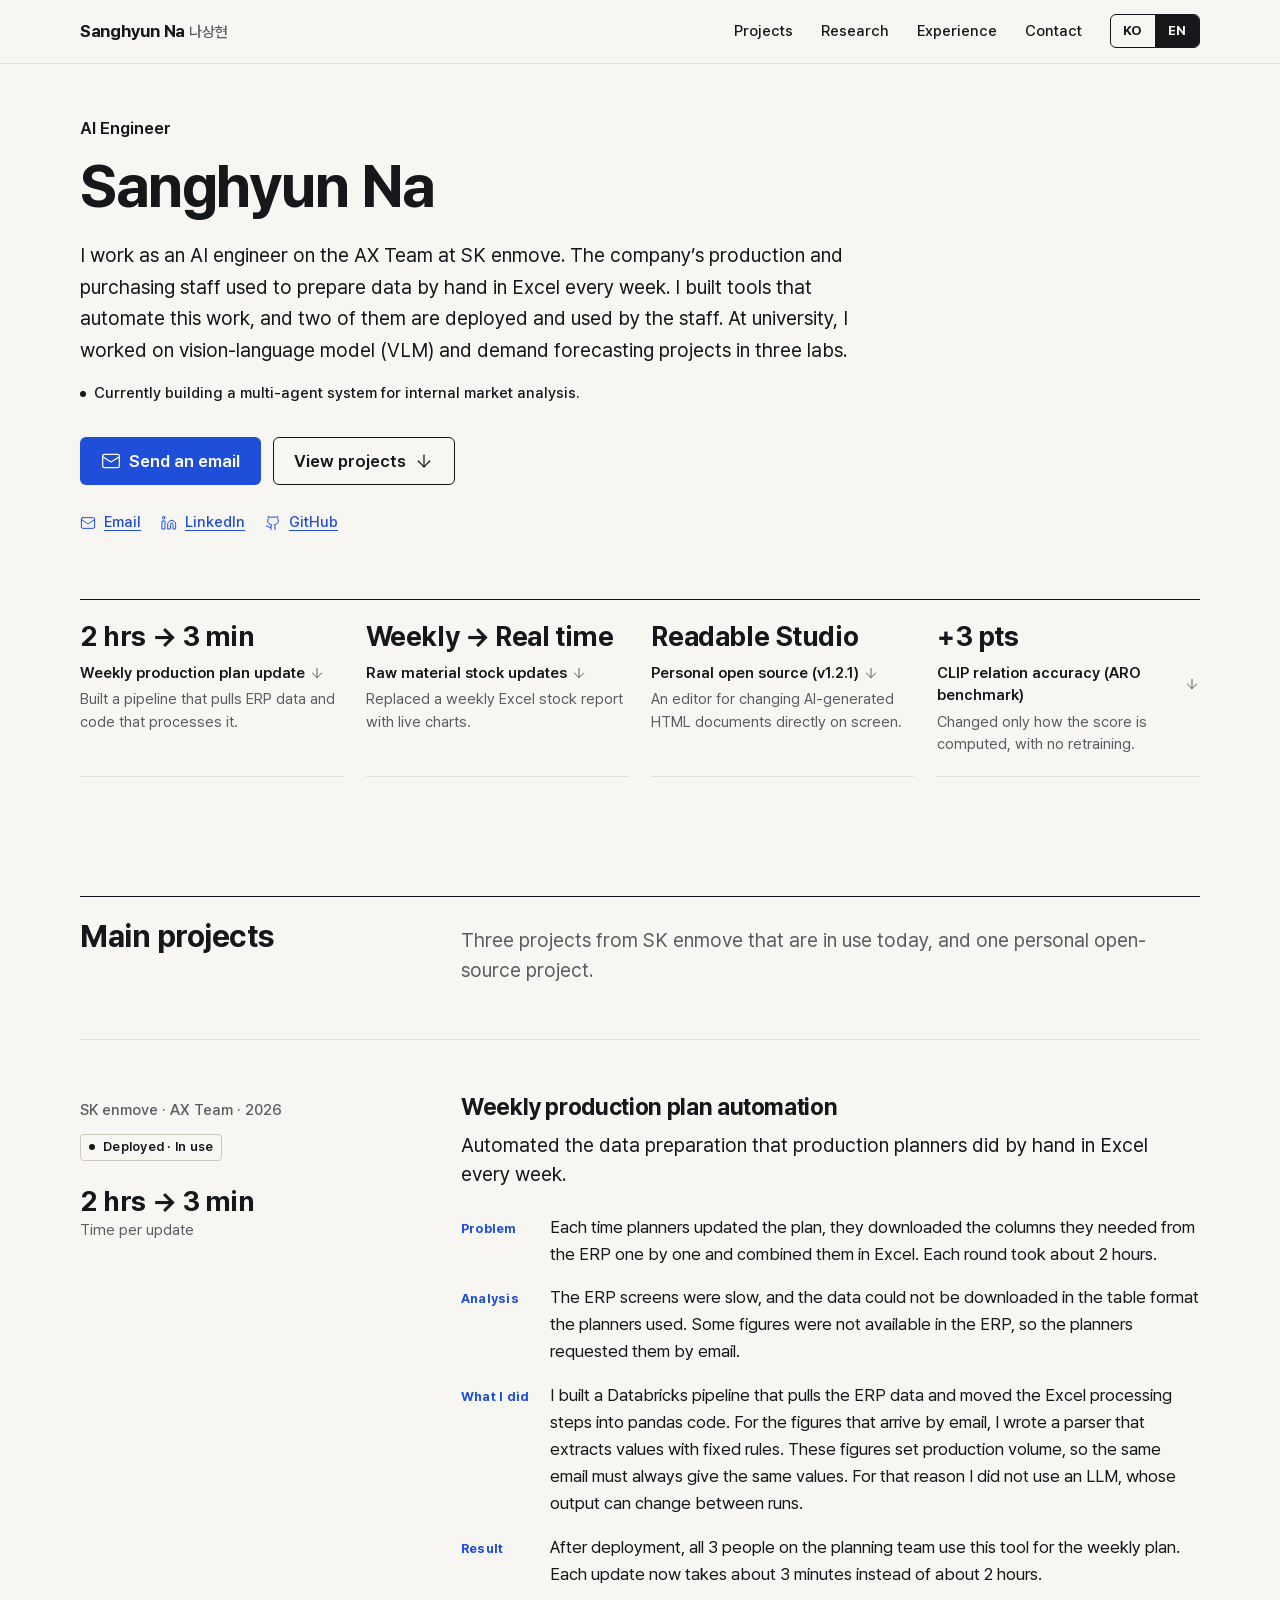
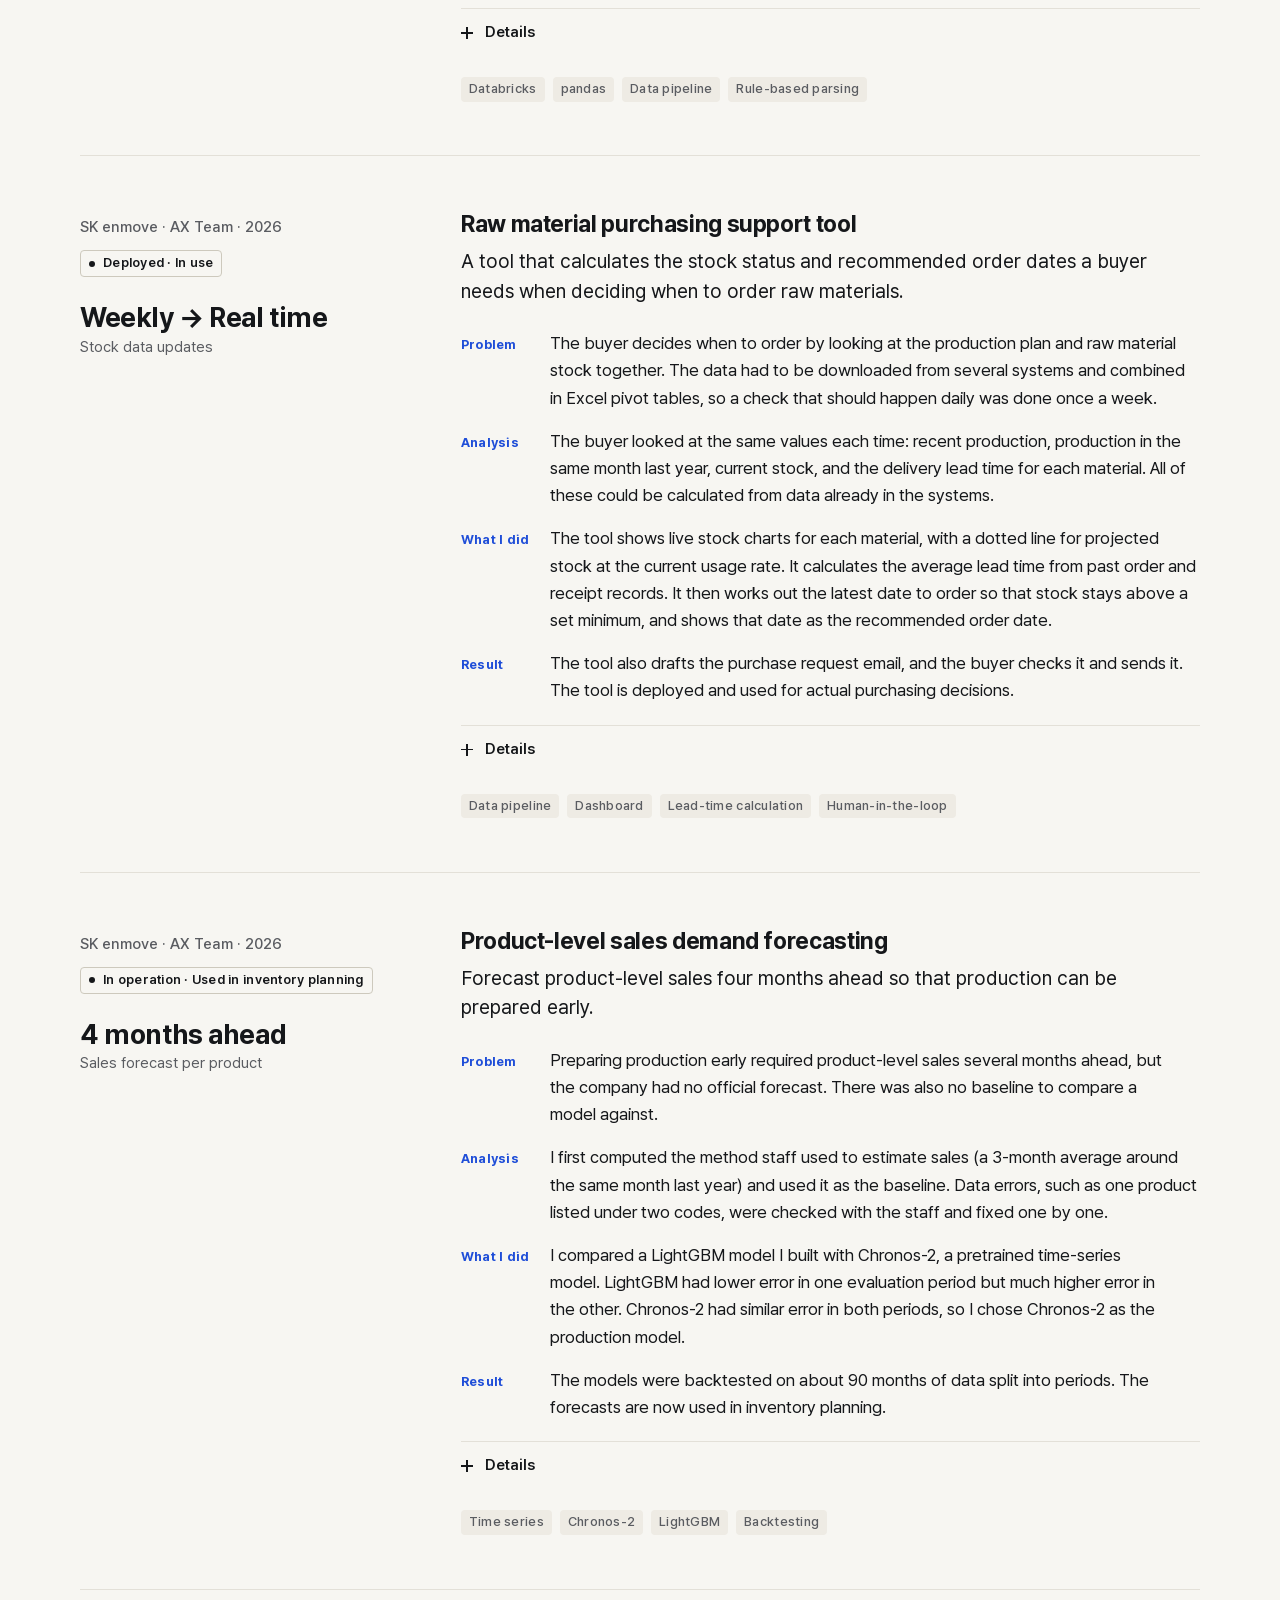
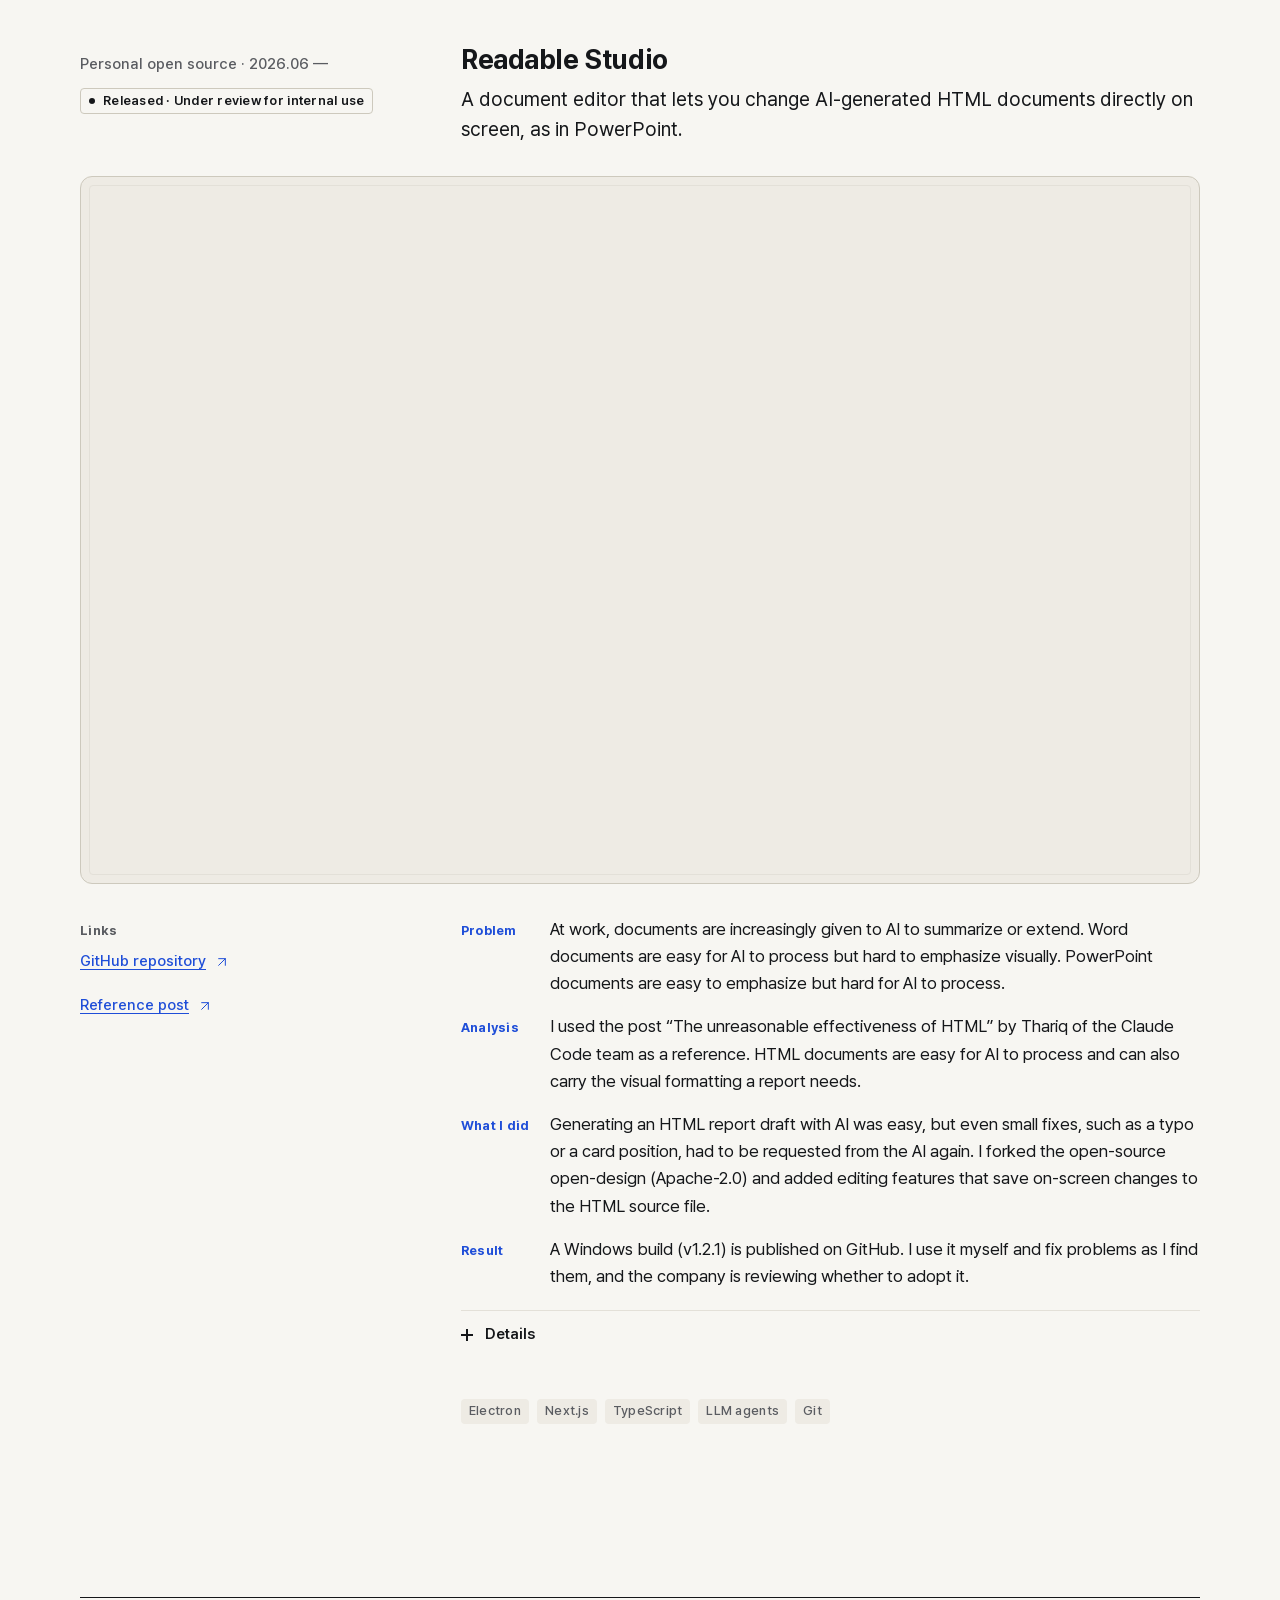
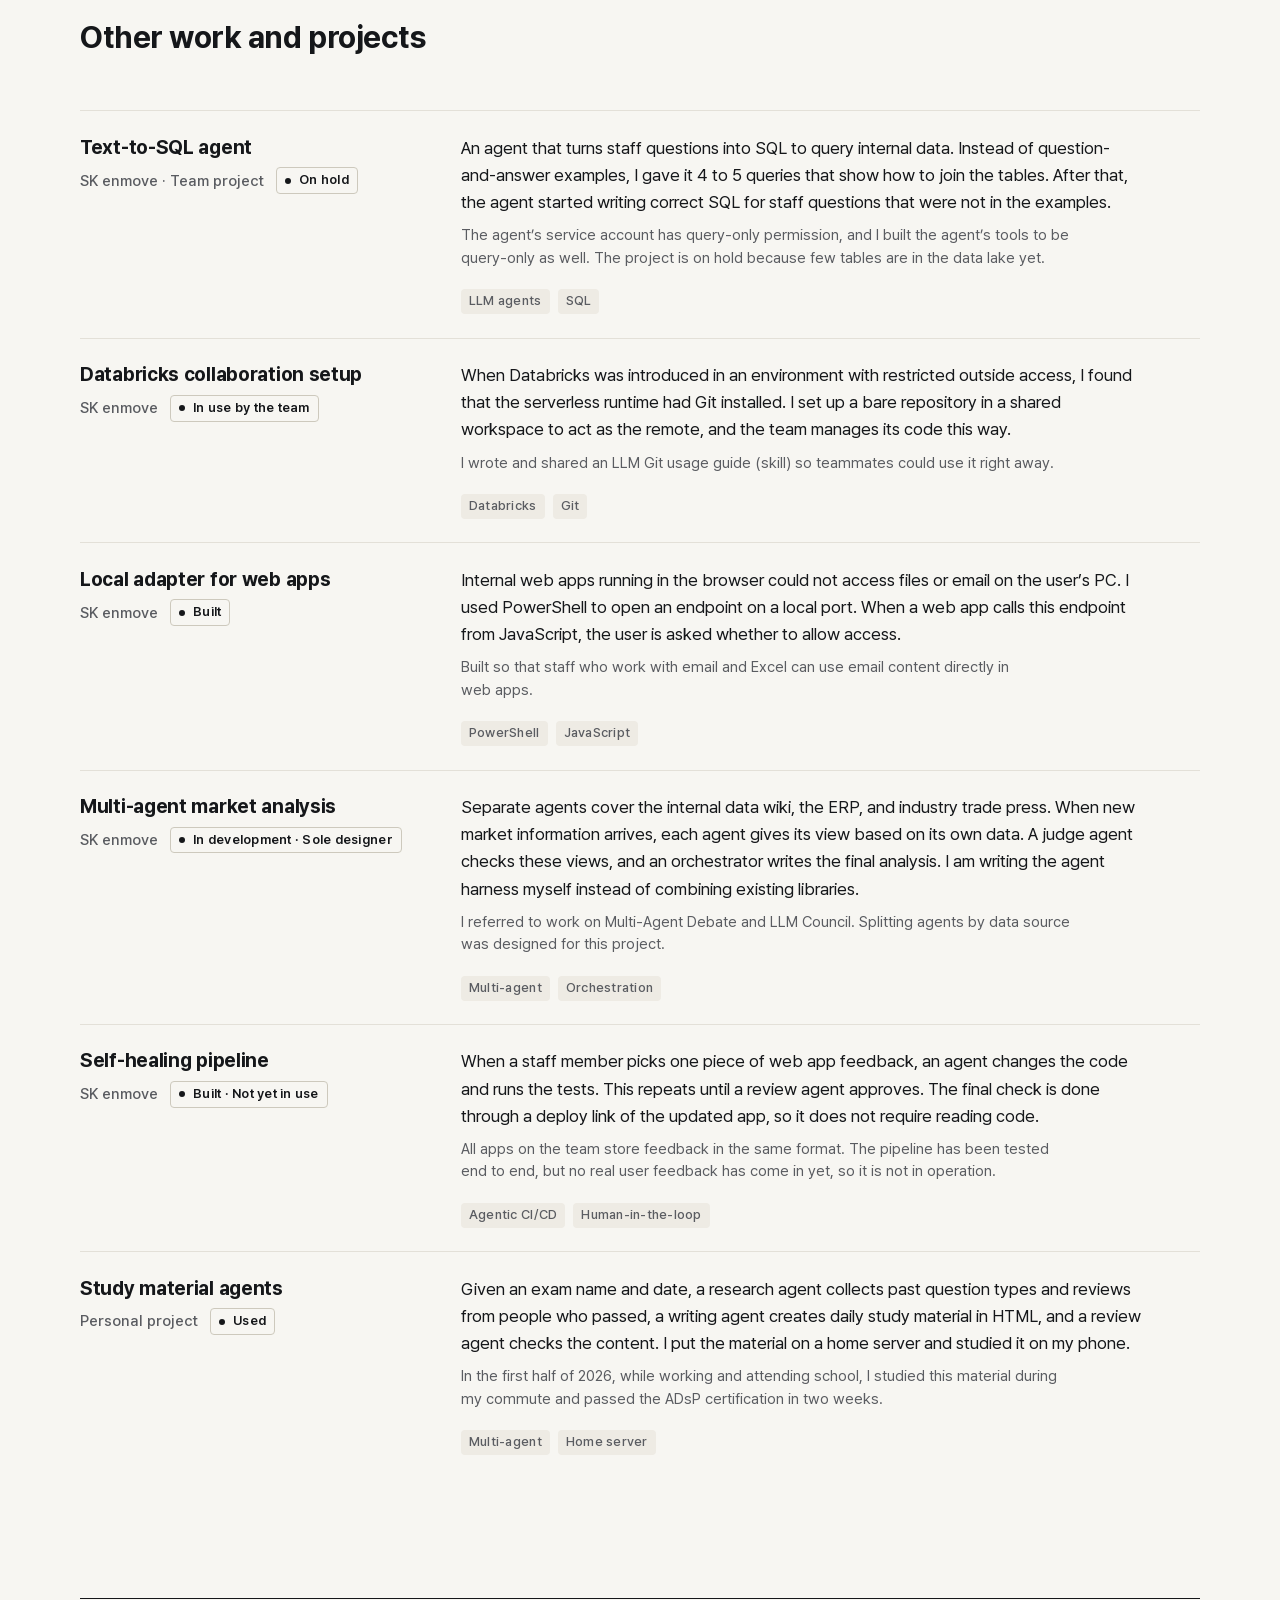
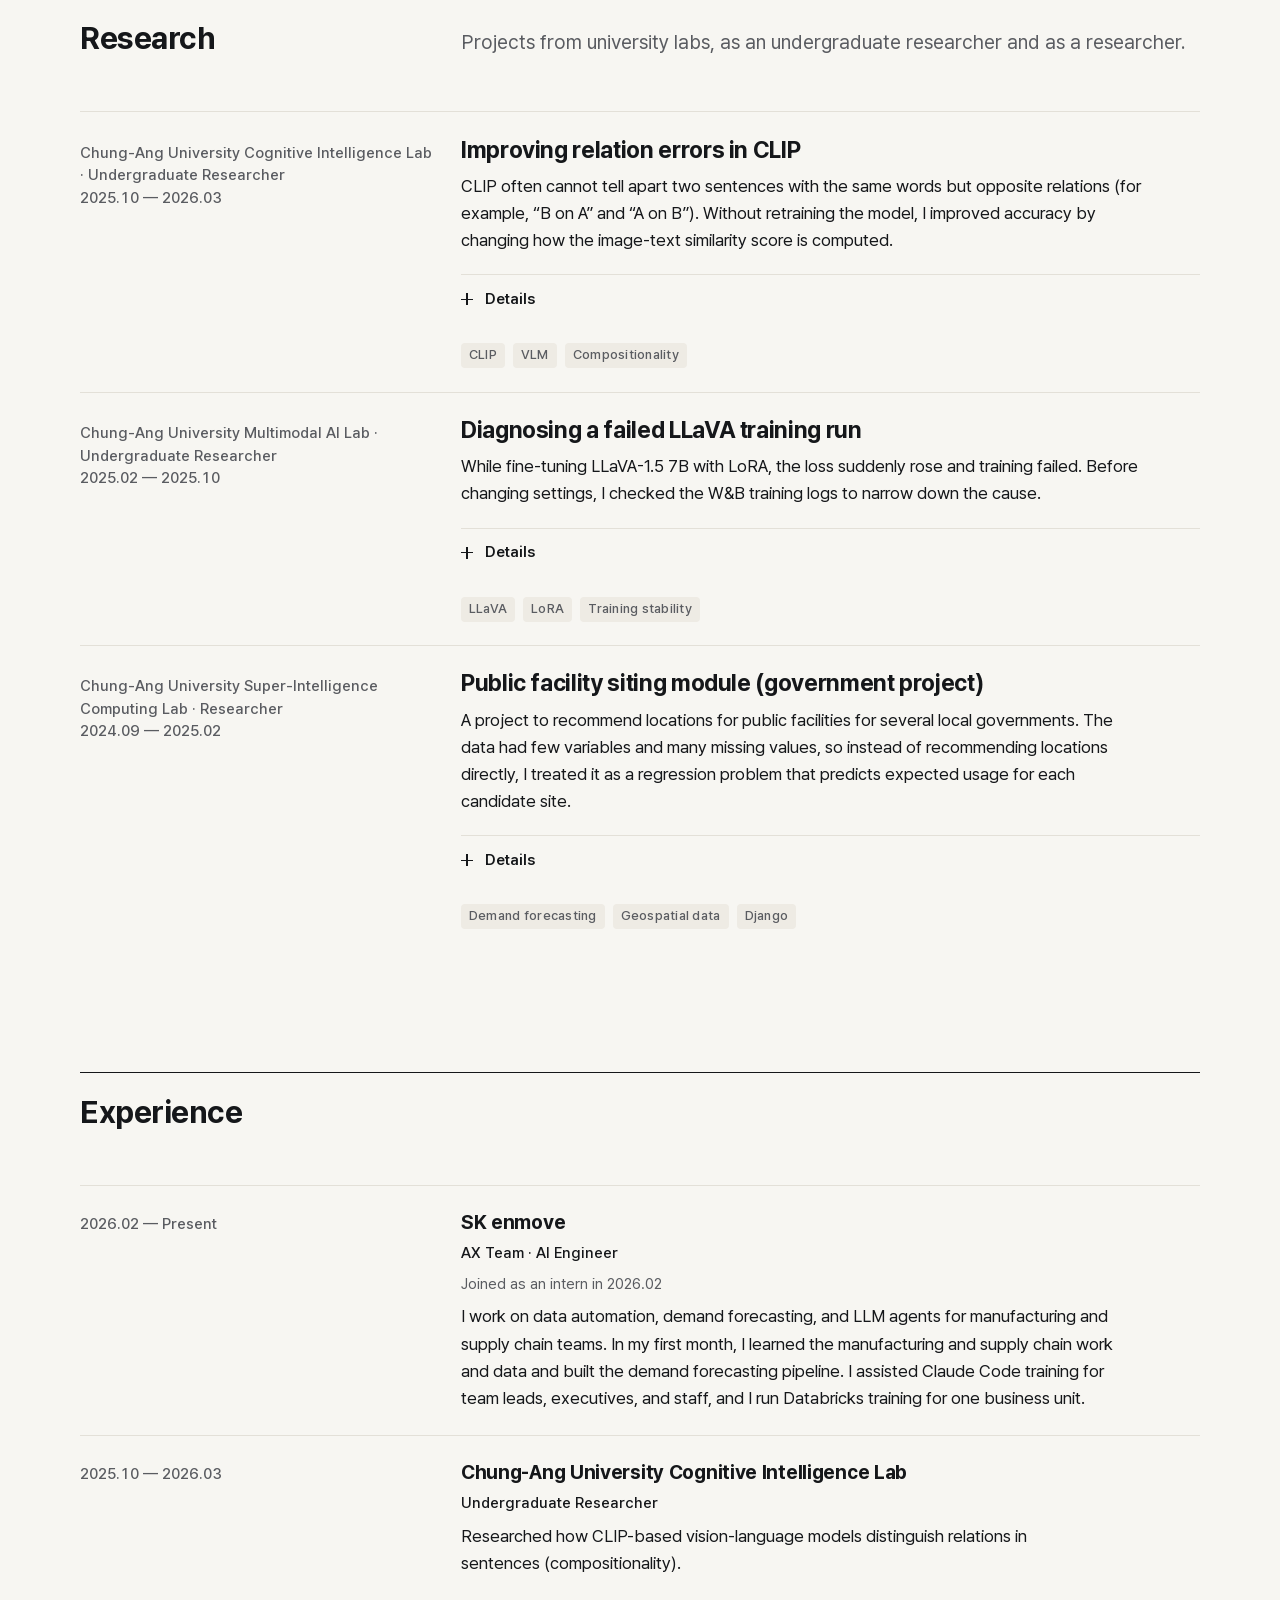
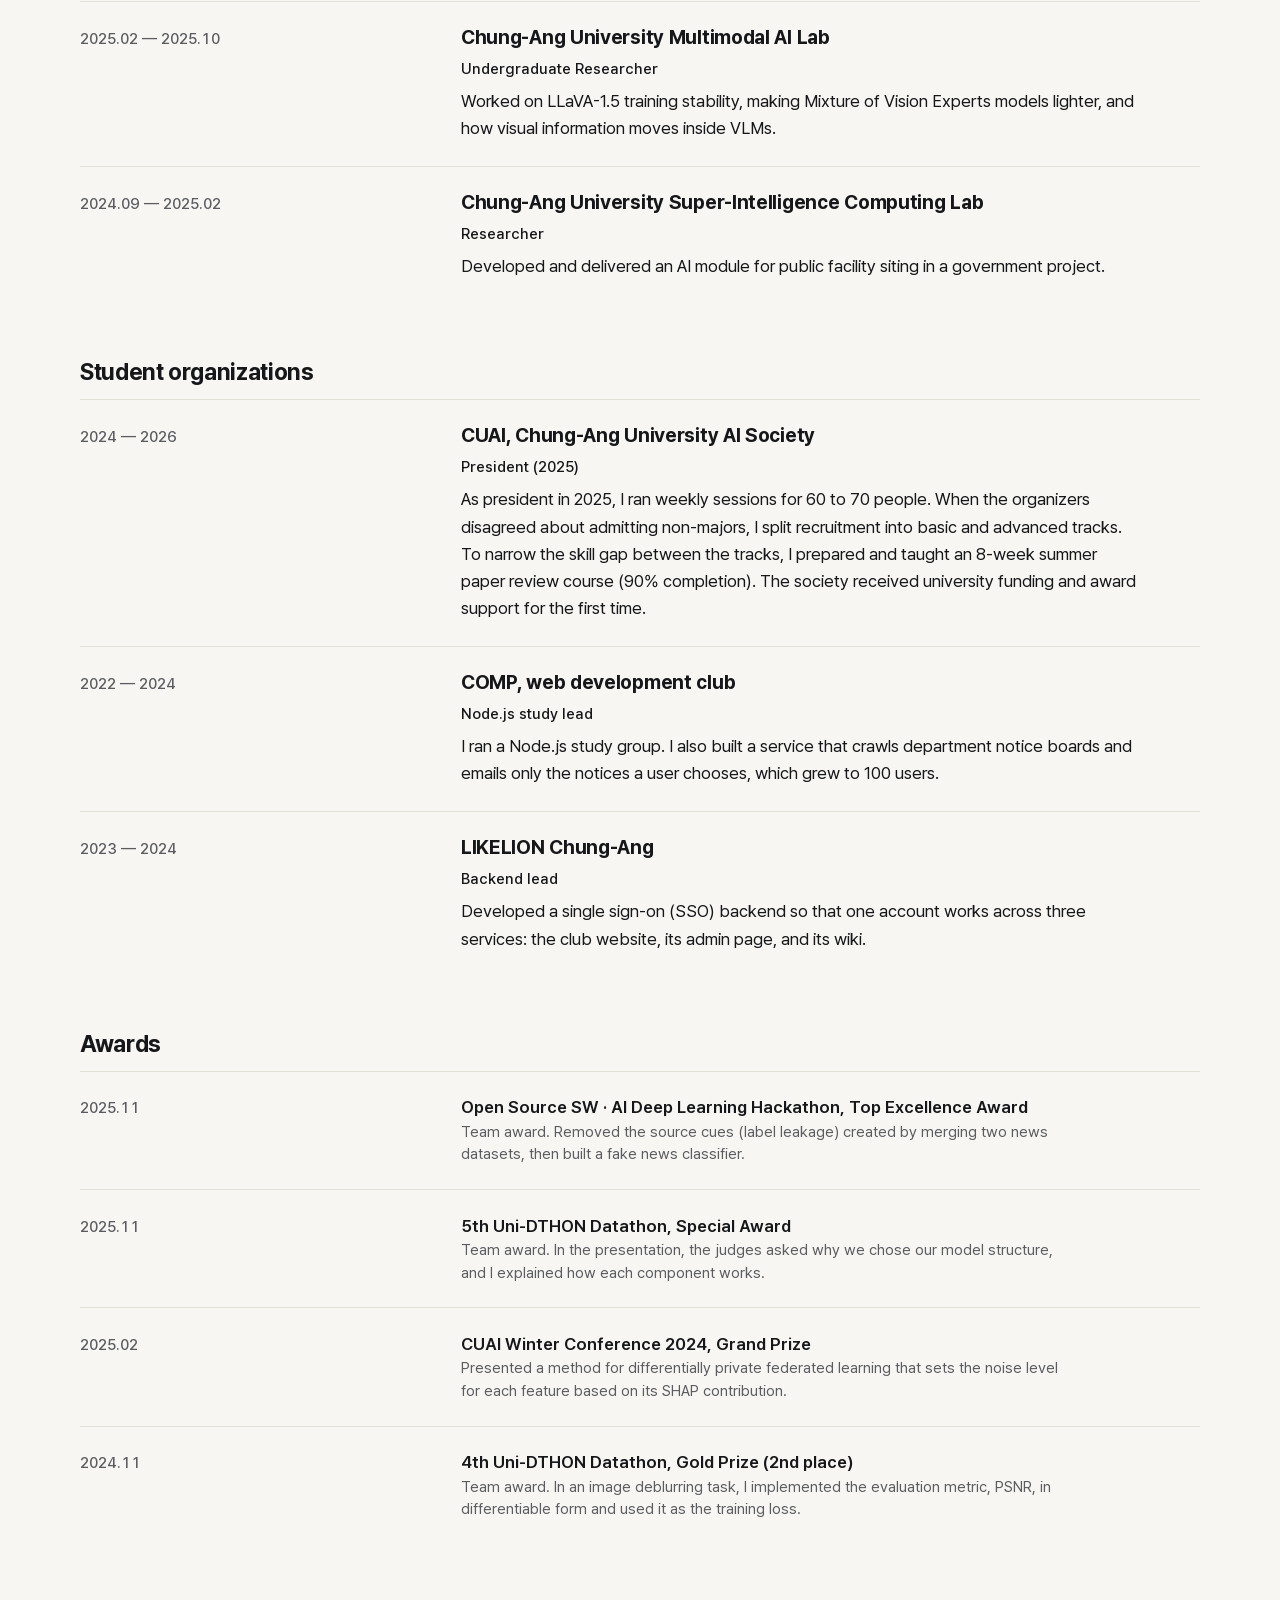
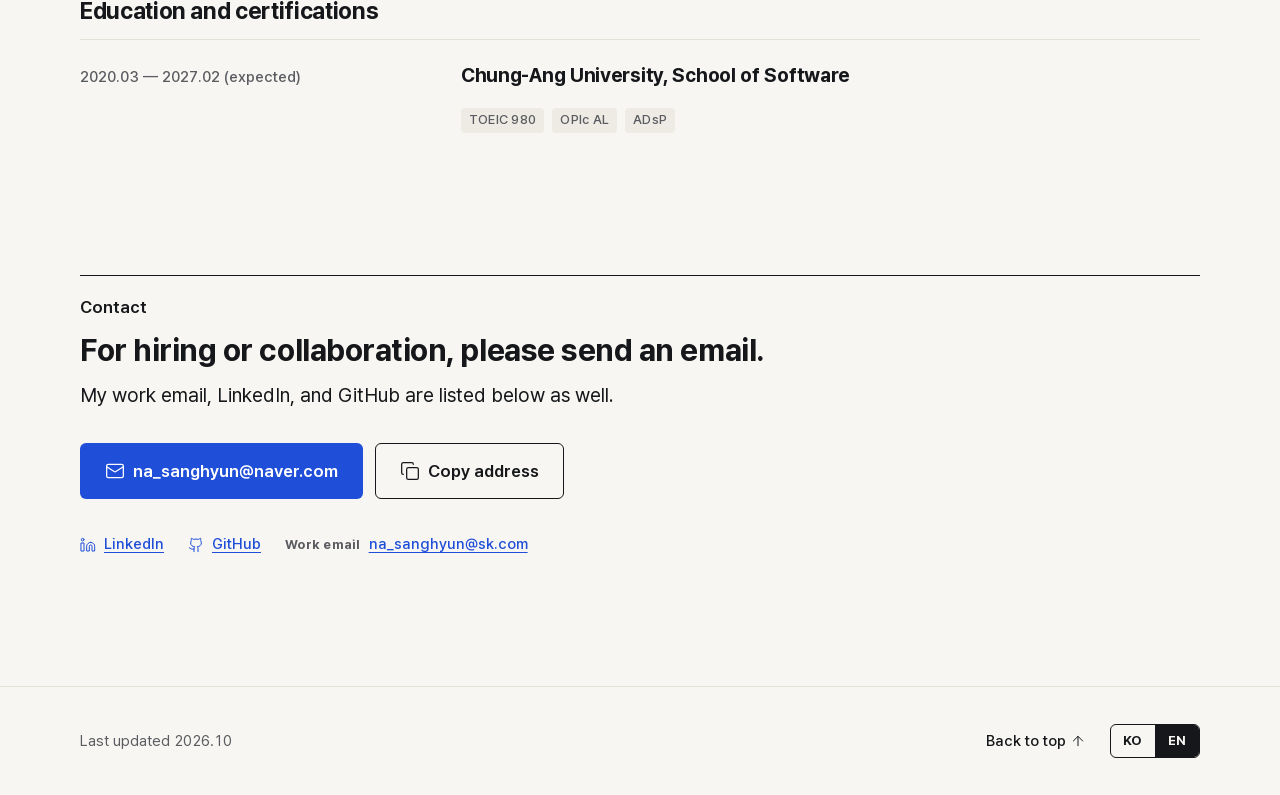
==== commit c261a232: "Rewrite site copy as a plain business resume" ====
--- a/en/index.html
+++ b/en/index.html
@@ -4,7 +4,7 @@
 <meta charset="utf-8">
 <meta name="viewport" content="width=device-width, initial-scale=1">
 <title>Sanghyun Na · AI Engineer</title>
-<meta name="description" content="Personal site of Sanghyun Na, an AI engineer who finds where real work gets stuck and builds tools people actually use, with LLMs and data.">
+<meta name="description" content="Experience, projects, and research of Sanghyun Na, AI Engineer on the AX Team at SK enmove.">
 <meta name="theme-color" content="#f7f6f2">
 <link rel="canonical" href="https://sanghyunna.github.io/en/">
 <link rel="alternate" hreflang="ko" href="https://sanghyunna.github.io/">
@@ -12,12 +12,12 @@
 <link rel="alternate" hreflang="x-default" href="https://sanghyunna.github.io/">
 <meta property="og:type" content="profile">
 <meta property="og:title" content="Sanghyun Na · AI Engineer">
-<meta property="og:description" content="Personal site of Sanghyun Na, an AI engineer who finds where real work gets stuck and builds tools people actually use, with LLMs and data.">
+<meta property="og:description" content="Experience, projects, and research of Sanghyun Na, AI Engineer on the AX Team at SK enmove.">
 <meta property="og:url" content="https://sanghyunna.github.io/en/">
 <meta property="og:image" content="https://sanghyunna.github.io/og-en.png">
 <meta property="og:image:width" content="1200">
 <meta property="og:image:height" content="630">
-<meta property="og:image:alt" content="Sanghyun Na · AI Engineer. I find where work gets stuck and turn it into tools people actually use.">
+<meta property="og:image:alt" content="Sanghyun Na · AI Engineer · AX Team, SK enmove">
 <meta property="og:locale" content="en_US">
 <meta property="og:locale:alternate" content="ko_KR">
 <meta name="twitter:card" content="summary_large_image">
@@ -48,7 +48,7 @@
   <div class="wrap header__bar">
     <a class="wordmark" href="#top"><span class="wordmark__name">Sanghyun Na</span><span class="wordmark__alt">나상현</span></a>
     <nav class="nav" id="site-nav" aria-label="Main menu">
-      <ul class="nav__list"><li class="nav__item"><a class="nav__link" href="#work">Work</a></li><li class="nav__item"><a class="nav__link" href="#research">Research</a></li><li class="nav__item"><a class="nav__link" href="#how">How I work</a></li><li class="nav__item"><a class="nav__link" href="#about">About</a></li><li class="nav__item"><a class="nav__link" href="#contact">Contact</a></li></ul>
+      <ul class="nav__list"><li class="nav__item"><a class="nav__link" href="#work">Projects</a></li><li class="nav__item"><a class="nav__link" href="#research">Research</a></li><li class="nav__item"><a class="nav__link" href="#experience">Experience</a></li><li class="nav__item"><a class="nav__link" href="#contact">Contact</a></li></ul>
     </nav>
     <nav class="lang" aria-label="Choose language"><a class="lang__opt" href="/" lang="ko" hreflang="ko">KO</a><a class="lang__opt" href="/en/" lang="en" hreflang="en" aria-current="page">EN</a></nav>
     <button class="menu-btn" type="button" aria-expanded="false" aria-controls="site-nav" aria-label="Menu" data-close-label="Close"><svg class="icon menu-btn__open" aria-hidden="true" focusable="false"><use href="#i-menu"/></svg><svg class="icon menu-btn__close" aria-hidden="true" focusable="false"><use href="#i-close"/></svg></button>
@@ -58,12 +58,12 @@
 <section class="hero" id="top">
   <div class="wrap">
     <p class="eyebrow">AI Engineer</p>
-    <h1 class="hero__title"><span class="hero__line">I find where work gets stuck,</span> <span class="hero__line">and turn it into tools people actually use.</span></h1>
-    <p class="hero__lede">I dig into slow, fuzzy problems at work myself, down to the papers when needed, until the cause is clear. Then I build the tool with LLMs and data, and <mark>get people actually using it</mark>.</p>
-    <p class="now">AI Engineer, AX Team at SK enmove · Now building a multi-agent system for market analysis.</p>
+    <h1 class="hero__title"><span class="hero__line">Sanghyun Na</span></h1>
+    <p class="hero__lede">I work as an AI engineer on the AX Team at SK enmove. The company’s production and purchasing staff used to prepare data by hand in Excel every week. I built tools that automate this work, and two of them are deployed and used by the staff. At university, I worked on vision-language model (VLM) and demand forecasting projects in three labs.</p>
+    <p class="now">Currently building a multi-agent system for internal market analysis.</p>
     <div class="hero__actions">
-      <a class="btn btn--primary" href="#contact"><svg class="icon" aria-hidden="true" focusable="false"><use href="#i-mail"/></svg>Get in touch</a>
-      <a class="btn btn--secondary" href="#work">See work<svg class="icon" aria-hidden="true" focusable="false"><use href="#i-arrow-down"/></svg></a>
+      <a class="btn btn--primary" href="#contact"><svg class="icon" aria-hidden="true" focusable="false"><use href="#i-mail"/></svg>Send an email</a>
+      <a class="btn btn--secondary" href="#work">View projects<svg class="icon" aria-hidden="true" focusable="false"><use href="#i-arrow-down"/></svg></a>
     </div>
     <ul class="hero__contacts">
       <li><a class="link icon-link" href="mailto:na_sanghyun@naver.com"><svg class="icon icon--sm" aria-hidden="true" focusable="false"><use href="#i-mail"/></svg>Email</a></li>
@@ -73,121 +73,111 @@
   </div>
 </section>
 <div class="wrap"><ul class="proof">
-<li class="proof__item"><a class="proof__link" href="#work-production"><span class="proof__figure">2 hrs → 3 min</span><span class="proof__label">Weekly production plan updates<svg class="icon icon--sm" aria-hidden="true" focusable="false"><use href="#i-arrow-down"/></svg></span><span class="proof__note">Slow ERP pulls and manual Excel work, now a data pipeline.</span></a></li><li class="proof__item"><a class="proof__link" href="#work-procurement"><span class="proof__figure">Weekly → Real time</span><span class="proof__label">Raw material purchasing<svg class="icon icon--sm" aria-hidden="true" focusable="false"><use href="#i-arrow-down"/></svg></span><span class="proof__note">A stock check put off to once a week, now a live view with order-by dates.</span></a></li><li class="proof__item"><a class="proof__link" href="#work-readable-studio"><span class="proof__figure">Readable Studio</span><span class="proof__label">Personal open source<svg class="icon icon--sm" aria-hidden="true" focusable="false"><use href="#i-arrow-down"/></svg></span><span class="proof__note">An HTML document tool: AI writes the draft, people edit it like PowerPoint.</span></a></li><li class="proof__item"><a class="proof__link" href="#research-clip"><span class="proof__figure">+3 pts, no retraining</span><span class="proof__label">CLIP relation research<svg class="icon icon--sm" aria-hidden="true" focusable="false"><use href="#i-arrow-down"/></svg></span><span class="proof__note">Better at telling apart sentences with flipped relations, by changing only the scoring.</span></a></li>
+<li class="proof__item"><a class="proof__link" href="#work-production"><span class="proof__figure">2 hrs → 3 min</span><span class="proof__label">Weekly production plan update<svg class="icon icon--sm" aria-hidden="true" focusable="false"><use href="#i-arrow-down"/></svg></span><span class="proof__note">Built a pipeline that pulls ERP data and code that processes it.</span></a></li><li class="proof__item"><a class="proof__link" href="#work-procurement"><span class="proof__figure">Weekly → Real time</span><span class="proof__label">Raw material stock updates<svg class="icon icon--sm" aria-hidden="true" focusable="false"><use href="#i-arrow-down"/></svg></span><span class="proof__note">Replaced a weekly Excel stock report with live charts.</span></a></li><li class="proof__item"><a class="proof__link" href="#work-readable-studio"><span class="proof__figure">Readable Studio</span><span class="proof__label">Personal open source (v1.2.1)<svg class="icon icon--sm" aria-hidden="true" focusable="false"><use href="#i-arrow-down"/></svg></span><span class="proof__note">An editor for changing AI-generated HTML documents directly on screen.</span></a></li><li class="proof__item"><a class="proof__link" href="#research-clip"><span class="proof__figure">+3 pts</span><span class="proof__label">CLIP relation accuracy (ARO benchmark)<svg class="icon icon--sm" aria-hidden="true" focusable="false"><use href="#i-arrow-down"/></svg></span><span class="proof__note">Changed only how the score is computed, with no retraining.</span></a></li>
 </ul></div>
 <section class="section" id="work" aria-labelledby="work-title"><div class="wrap">
-<header class="section__head ledger"><h2 class="section__title ledger__rail" id="work-title">Selected work</h2><div class="ledger__body"><p class="section__lead">Four cases, from spotting the problem to people using the fix.</p></div></header>
-<ol class="loop"><li class="loop__item"><span class="loop__key"><span class="loop__num" aria-hidden="true">1</span><span class="loop-label loop-label--lg">Find</span></span><p class="loop__text">I don’t wait for requirements. I look first at where the work gets stuck.</p></li><li class="loop__item"><span class="loop__key"><span class="loop__num" aria-hidden="true">2</span><span class="loop-label loop-label--lg">Dig</span></span><p class="loop__text">I go into the data, the logs, and the papers if needed, to confirm the cause.</p></li><li class="loop__item"><span class="loop__key"><span class="loop__num" aria-hidden="true">3</span><span class="loop-label loop-label--lg">Build</span></span><p class="loop__text">If the right tool doesn’t exist, I build it. In a form that can be reused.</p></li><li class="loop__item"><span class="loop__key"><span class="loop__num" aria-hidden="true">4</span><span class="loop-label loop-label--lg">Land</span></span><p class="loop__text">I follow through until people actually use it. Training and rollout are part of the job.</p></li></ol>
-<article class="project project--featured" id="work-readable-studio" aria-labelledby="work-readable-studio-title">
-  <div class="ledger project__head">
-    <div class="project__rail ledger__rail"><p class="project__kicker">Personal open source · <span class="num">2026.06 —</span></p><p class="status"><span class="vh">Status: </span>In QA through my own use · Under review for internal use</p></div>
-    <div class="ledger__body">
-      <h3 class="project__title project__title--featured" id="work-readable-studio-title">Readable Studio</h3>
-      <p class="project__summary">An HTML document tool. AI writes the draft, and people edit it directly, like in PowerPoint.</p>
-      <p class="pull">Why should one typo or a 10-pixel nudge mean another round of chatting with the AI?</p>
-    </div>
-  </div>
-  <figure class="media"><img class="media__img" src="/img/readable-studio-inspector.webp" srcset="/img/readable-studio-inspector-800.webp 800w, /img/readable-studio-inspector.webp 1600w" sizes="(min-width: 76rem) 1102px, calc(100vw - 4rem)" width="1600" height="1000" alt="Readable Studio editor. The document title is selected and shows resize handles; the inspector on the right shows font, size, color, and spacing settings." loading="lazy" decoding="async"></figure>
-  <div class="ledger project__lower">
-    <div class="project__main"><ol class="steps"><li class="steps__item"><span class="loop-label">Find</span><p class="steps__text"><strong>A report-format dilemma.</strong> Word is easy for AI to handle but weak on visual emphasis; PowerPoint is the opposite. The more AI reads and continues documents, the wider that gap gets.</p></li><li class="steps__item"><span class="loop-label">Dig</span><p class="steps__text"><strong>HTML can do both.</strong> Thariq’s post “The unreasonable effectiveness of HTML”, from the Claude Code team, gave the clue: with HTML, people and AI read the same file, and it’s expressive enough for reports.</p></li><li class="steps__item"><span class="loop-label">Build</span><p class="steps__text"><strong>The bottleneck was the last touch-ups, not generation.</strong> Even one typo meant another prompt. I forked the open-source open-design (Apache-2.0) and added an editing layer that writes on-screen edits straight back to the HTML source.</p></li><li class="steps__item"><span class="loop-label">Land</span><p class="steps__text"><strong>Released, and refined through my own use.</strong> It ships as a portable Windows build and is under review for internal use.</p></li></ol><details class="disclosure"><summary class="disclosure__summary"><span class="disclosure__marker" aria-hidden="true"></span><span class="disclosure__when-closed">Details</span><span class="disclosure__when-open">Hide</span></summary><div class="disclosure__body"><ul class="notes"><li>Edit directly on screen: move, resize, alignment guides and snapping, formatting, color, spacing, borders, opacity, duplicate, delete, undo and redo.</li><li>Editable elements get stable identifiers, so on-screen changes are patched into the matching node in the HTML source. The AI continues from the source as the person edited it.</li><li>Each LLM chat leaves a Git commit point. If the AI breaks the output, you roll back to the earlier state.</li><li>Manual edits are saved or discarded explicitly. The tool keeps a SHA-256 of the source from when editing started. If the file changed in the meantime, it stops the save and leaves the user’s edits intact.</li><li>I split a huge single JavaScript bundle with code splitting and lazy loading, and removed unused features, so it runs even on slow virtual desktops (VDI).</li></ul></div></details></div>
-    <div class="linklist project__aside"><p class="linklist__label">Links</p><ul><li><a class="link icon-link" href="https://github.com/sanghyunna/readable-studio" target="_blank" rel="noopener">GitHub repository<svg class="icon icon--sm" aria-hidden="true" focusable="false"><use href="#i-external"/></svg><span class="vh">Opens in a new tab</span></a></li><li><a class="link icon-link" href="https://claude.dev/blog/using-claude-code-the-unreasonable-effectiveness-of-html" target="_blank" rel="noopener">The post that started it<svg class="icon icon--sm" aria-hidden="true" focusable="false"><use href="#i-external"/></svg><span class="vh">Opens in a new tab</span></a></li></ul></div>
-    <ul class="tags project__tags"><li class="tag">Electron</li><li class="tag">Next.js</li><li class="tag">TypeScript</li><li class="tag">LLM agents</li><li class="tag">Git</li></ul>
-  </div>
-</article>
+<header class="section__head ledger"><h2 class="section__title ledger__rail" id="work-title">Main projects</h2><div class="ledger__body"><p class="section__lead">Three projects from SK enmove that are in use today, and one personal open-source project.</p></div></header>
 <article class="project ledger" id="work-production" aria-labelledby="work-production-title">
-  <div class="project__rail ledger__rail"><p class="project__kicker">SK enmove · AX Team · <span class="num">2026</span></p><p class="status"><span class="vh">Status: </span>Deployed · In use</p><p class="metric"><span class="metric__value">2 hrs → 3 min</span><span class="metric__label">Manual work, every time</span></p></div>
+  <div class="project__rail ledger__rail"><p class="project__kicker">SK enmove · AX Team · <span class="num">2026</span></p><p class="status"><span class="vh">Status: </span>Deployed · In use</p><p class="metric"><span class="metric__value">2 hrs → 3 min</span><span class="metric__label">Time per update</span></p></div>
   <div class="ledger__body">
-    <h3 class="project__title" id="work-production-title">Automated weekly production plan updates</h3>
-    <p class="project__summary">Slow ERP pulls and manual Excel work, turned into a data pipeline. Figures that arrive by email are filled in automatically too.</p>
-    <ol class="steps"><li class="steps__item"><span class="loop-label">Find</span><p class="steps__text"><strong>About 2 hours of manual work, every time.</strong> Planners downloaded columns one by one from a slow ERP that wouldn’t give data in the shape they needed, then stitched them together by hand in Excel.</p></li><li class="steps__item"><span class="loop-label">Dig</span><p class="steps__text"><strong>The data already existed.</strong> The problem was how it was fetched and processed. Values the pipeline couldn’t reach were arriving as numbers in the planners’ email.</p></li><li class="steps__item"><span class="loop-label">Build</span><p class="steps__text"><strong>A pipeline, pandas, and a rule-based parser.</strong> I pulled the data with Databricks and moved the Excel processing into pandas. Email figures go through a rule-based parser, not an LLM: the output sets production volume, so the same input must give the same answer.</p></li><li class="steps__item"><span class="loop-label">Land</span><p class="steps__text"><strong>About 2 hours → about 3 minutes.</strong> Since deployment, everyone on the planning team updates the plan with this tool.</p></li></ol>
-    <details class="disclosure"><summary class="disclosure__summary"><span class="disclosure__marker" aria-hidden="true"></span><span class="disclosure__when-closed">Details</span><span class="disclosure__when-open">Hide</span></summary><div class="disclosure__body"><figure class="diagram"><svg xmlns="http://www.w3.org/2000/svg" class="dg-svg dg-svg--wide" viewBox="0 0 680 240" width="100%" role="img" aria-labelledby="production-en-title" aria-describedby="production-en-desc"><title id="production-en-title">Weekly production plan updates: before and after</title><desc id="production-en-desc">Before: Slow ERP queries, Download each column, Merge by hand in Excel, About 2 hrs; After: Databricks pipeline, pandas processing, Rule parser for email, About 3 min.</desc><g class="dg-body"><text class="dg-text dg-text--strong dg-text--muted" x="0" y="14" font-size="15">Before</text><rect class="dg-box" x="0.5" y="26.5" width="204.3" height="43" rx="4"/><text class="dg-text" x="102.7" y="53.4" font-size="15" text-anchor="middle">Slow ERP queries</text><path class="dg-arrow" d="M212.3 48L230.3 48M225.3 44L230.3 48L225.3 52"/><rect class="dg-box" x="237.8" y="26.5" width="204.3" height="43" rx="4"/><text class="dg-text" x="340" y="53.4" font-size="15" text-anchor="middle">Download each column</text><path class="dg-arrow" d="M449.7 48L467.7 48M462.7 44L467.7 48L462.7 52"/><rect class="dg-box" x="475.2" y="26.5" width="204.3" height="43" rx="4"/><text class="dg-text" x="577.3" y="53.4" font-size="15" text-anchor="middle">Merge by hand in Excel</text><rect class="dg-bar" x="0" y="88" width="570.3" height="12"/><text class="dg-text dg-text--strong dg-text--num" x="580.3" y="100.1" font-size="17">About 2 hrs</text><text class="dg-text dg-text--strong dg-text--accent" x="0" y="150" font-size="15">After</text><rect class="dg-box dg-box--accent" x="0.5" y="162.5" width="204.3" height="43" rx="4"/><text class="dg-text" x="102.7" y="189.4" font-size="15" text-anchor="middle">Databricks pipeline</text><path class="dg-arrow dg-arrow--accent" d="M212.3 184L230.3 184M225.3 180L230.3 184L225.3 188"/><rect class="dg-box dg-box--accent" x="237.8" y="162.5" width="204.3" height="43" rx="4"/><text class="dg-text" x="340" y="189.4" font-size="15" text-anchor="middle">pandas processing</text><path class="dg-arrow dg-arrow--accent" d="M449.7 184L467.7 184M462.7 180L467.7 184L462.7 188"/><rect class="dg-box dg-box--accent" x="475.2" y="162.5" width="204.3" height="43" rx="4"/><text class="dg-text" x="577.3" y="189.4" font-size="15" text-anchor="middle">Rule parser for email</text><rect class="dg-track" x="0" y="224" width="570.3" height="12"/><rect class="dg-bar dg-bar--accent" x="0" y="224" width="14.3" height="12"/><text class="dg-text dg-text--strong dg-text--accent dg-text--num" x="580.3" y="236.1" font-size="17">About 3 min</text></g></svg><svg xmlns="http://www.w3.org/2000/svg" class="dg-svg dg-svg--narrow" viewBox="0 0 320 460" width="100%" aria-hidden="true"><g class="dg-body"><text class="dg-text dg-text--strong dg-text--muted" x="0" y="14" font-size="15">Before</text><rect class="dg-box" x="0.5" y="26.5" width="319" height="39" rx="4"/><text class="dg-text" x="160" y="51.4" font-size="15" text-anchor="middle">Slow ERP queries</text><path class="dg-arrow" d="M160 70L160 80M156 75L160 80L164 75"/><rect class="dg-box" x="0.5" y="84.5" width="319" height="39" rx="4"/><text class="dg-text" x="160" y="109.4" font-size="15" text-anchor="middle">Download each column</text><path class="dg-arrow" d="M160 128L160 138M156 133L160 138L164 133"/><rect class="dg-box" x="0.5" y="142.5" width="319" height="39" rx="4"/><text class="dg-text" x="160" y="167.4" font-size="15" text-anchor="middle">Merge by hand in Excel</text><rect class="dg-bar" x="0" y="200" width="210.3" height="12"/><text class="dg-text dg-text--strong dg-text--num" x="220.3" y="212.1" font-size="17">About 2 hrs</text><text class="dg-text dg-text--strong dg-text--accent" x="0" y="258" font-size="15">After</text><rect class="dg-box dg-box--accent" x="0.5" y="270.5" width="319" height="39" rx="4"/><text class="dg-text" x="160" y="295.4" font-size="15" text-anchor="middle">Databricks pipeline</text><path class="dg-arrow dg-arrow--accent" d="M160 314L160 324M156 319L160 324L164 319"/><rect class="dg-box dg-box--accent" x="0.5" y="328.5" width="319" height="39" rx="4"/><text class="dg-text" x="160" y="353.4" font-size="15" text-anchor="middle">pandas processing</text><path class="dg-arrow dg-arrow--accent" d="M160 372L160 382M156 377L160 382L164 377"/><rect class="dg-box dg-box--accent" x="0.5" y="386.5" width="319" height="39" rx="4"/><text class="dg-text" x="160" y="411.4" font-size="15" text-anchor="middle">Rule parser for email</text><rect class="dg-track" x="0" y="444" width="210.3" height="12"/><rect class="dg-bar dg-bar--accent" x="0" y="444" width="6" height="12"/><text class="dg-text dg-text--strong dg-text--accent dg-text--num" x="220.3" y="456.1" font-size="17">About 3 min</text></g></svg><figcaption>Same result, same processing the planners did by hand. <span class="diagram__note">· Concept diagram</span></figcaption></figure><ul class="notes"><li>The question wasn’t “Can we use AI here?” It was “Is nondeterminism acceptable here?”</li></ul></div></details>
+    <h3 class="project__title" id="work-production-title">Weekly production plan automation</h3>
+    <p class="project__summary">Automated the data preparation that production planners did by hand in Excel every week.</p>
+    <ol class="steps"><li class="steps__item"><span class="loop-label">Problem</span><p class="steps__text">Each time planners updated the plan, they downloaded the columns they needed from the ERP one by one and combined them in Excel. Each round took about 2 hours.</p></li><li class="steps__item"><span class="loop-label">Analysis</span><p class="steps__text">The ERP screens were slow, and the data could not be downloaded in the table format the planners used. Some figures were not available in the ERP, so the planners requested them by email.</p></li><li class="steps__item"><span class="loop-label">What I did</span><p class="steps__text">I built a Databricks pipeline that pulls the ERP data and moved the Excel processing steps into pandas code. For the figures that arrive by email, I wrote a parser that extracts values with fixed rules. These figures set production volume, so the same email must always give the same values. For that reason I did not use an LLM, whose output can change between runs.</p></li><li class="steps__item"><span class="loop-label">Result</span><p class="steps__text">After deployment, all 3 people on the planning team use this tool for the weekly plan. Each update now takes about 3 minutes instead of about 2 hours.</p></li></ol>
+    <details class="disclosure"><summary class="disclosure__summary"><span class="disclosure__marker" aria-hidden="true"></span><span class="disclosure__when-closed">Details</span><span class="disclosure__when-open">Hide</span></summary><div class="disclosure__body"><figure class="diagram"><svg xmlns="http://www.w3.org/2000/svg" class="dg-svg dg-svg--wide" viewBox="0 0 680 240" width="100%" role="img" aria-labelledby="production-en-title" aria-describedby="production-en-desc"><title id="production-en-title">Weekly production plan update: before and after</title><desc id="production-en-desc">Before: Slow ERP queries, Download each column, Combine in Excel by hand, About 2 hrs; After: Databricks pipeline, pandas processing, Rule parser for email, About 3 min.</desc><g class="dg-body"><text class="dg-text dg-text--strong dg-text--muted" x="0" y="14" font-size="15">Before</text><rect class="dg-box" x="0.5" y="26.5" width="204.3" height="43" rx="4"/><text class="dg-text" x="102.7" y="53.4" font-size="15" text-anchor="middle">Slow ERP queries</text><path class="dg-arrow" d="M212.3 48L230.3 48M225.3 44L230.3 48L225.3 52"/><rect class="dg-box" x="237.8" y="26.5" width="204.3" height="43" rx="4"/><text class="dg-text" x="340" y="53.4" font-size="15" text-anchor="middle">Download each column</text><path class="dg-arrow" d="M449.7 48L467.7 48M462.7 44L467.7 48L462.7 52"/><rect class="dg-box" x="475.2" y="26.5" width="204.3" height="43" rx="4"/><text class="dg-text" x="577.3" y="53.4" font-size="15" text-anchor="middle">Combine in Excel by hand</text><rect class="dg-bar" x="0" y="88" width="570.3" height="12"/><text class="dg-text dg-text--strong dg-text--num" x="580.3" y="100.1" font-size="17">About 2 hrs</text><text class="dg-text dg-text--strong dg-text--accent" x="0" y="150" font-size="15">After</text><rect class="dg-box dg-box--accent" x="0.5" y="162.5" width="204.3" height="43" rx="4"/><text class="dg-text" x="102.7" y="189.4" font-size="15" text-anchor="middle">Databricks pipeline</text><path class="dg-arrow dg-arrow--accent" d="M212.3 184L230.3 184M225.3 180L230.3 184L225.3 188"/><rect class="dg-box dg-box--accent" x="237.8" y="162.5" width="204.3" height="43" rx="4"/><text class="dg-text" x="340" y="189.4" font-size="15" text-anchor="middle">pandas processing</text><path class="dg-arrow dg-arrow--accent" d="M449.7 184L467.7 184M462.7 180L467.7 184L462.7 188"/><rect class="dg-box dg-box--accent" x="475.2" y="162.5" width="204.3" height="43" rx="4"/><text class="dg-text" x="577.3" y="189.4" font-size="15" text-anchor="middle">Rule parser for email</text><rect class="dg-track" x="0" y="224" width="570.3" height="12"/><rect class="dg-bar dg-bar--accent" x="0" y="224" width="14.3" height="12"/><text class="dg-text dg-text--strong dg-text--accent dg-text--num" x="580.3" y="236.1" font-size="17">About 3 min</text></g></svg><svg xmlns="http://www.w3.org/2000/svg" class="dg-svg dg-svg--narrow" viewBox="0 0 320 460" width="100%" aria-hidden="true"><g class="dg-body"><text class="dg-text dg-text--strong dg-text--muted" x="0" y="14" font-size="15">Before</text><rect class="dg-box" x="0.5" y="26.5" width="319" height="39" rx="4"/><text class="dg-text" x="160" y="51.4" font-size="15" text-anchor="middle">Slow ERP queries</text><path class="dg-arrow" d="M160 70L160 80M156 75L160 80L164 75"/><rect class="dg-box" x="0.5" y="84.5" width="319" height="39" rx="4"/><text class="dg-text" x="160" y="109.4" font-size="15" text-anchor="middle">Download each column</text><path class="dg-arrow" d="M160 128L160 138M156 133L160 138L164 133"/><rect class="dg-box" x="0.5" y="142.5" width="319" height="39" rx="4"/><text class="dg-text" x="160" y="167.4" font-size="15" text-anchor="middle">Combine in Excel by hand</text><rect class="dg-bar" x="0" y="200" width="210.3" height="12"/><text class="dg-text dg-text--strong dg-text--num" x="220.3" y="212.1" font-size="17">About 2 hrs</text><text class="dg-text dg-text--strong dg-text--accent" x="0" y="258" font-size="15">After</text><rect class="dg-box dg-box--accent" x="0.5" y="270.5" width="319" height="39" rx="4"/><text class="dg-text" x="160" y="295.4" font-size="15" text-anchor="middle">Databricks pipeline</text><path class="dg-arrow dg-arrow--accent" d="M160 314L160 324M156 319L160 324L164 319"/><rect class="dg-box dg-box--accent" x="0.5" y="328.5" width="319" height="39" rx="4"/><text class="dg-text" x="160" y="353.4" font-size="15" text-anchor="middle">pandas processing</text><path class="dg-arrow dg-arrow--accent" d="M160 372L160 382M156 377L160 382L164 377"/><rect class="dg-box dg-box--accent" x="0.5" y="386.5" width="319" height="39" rx="4"/><text class="dg-text" x="160" y="411.4" font-size="15" text-anchor="middle">Rule parser for email</text><rect class="dg-track" x="0" y="444" width="210.3" height="12"/><rect class="dg-bar dg-bar--accent" x="0" y="444" width="6" height="12"/><text class="dg-text dg-text--strong dg-text--accent dg-text--num" x="220.3" y="456.1" font-size="17">About 3 min</text></g></svg><figcaption>The output table has the same format the planners built in Excel. <span class="diagram__note">· Concept diagram</span></figcaption></figure></div></details>
     <ul class="tags"><li class="tag">Databricks</li><li class="tag">pandas</li><li class="tag">Data pipeline</li><li class="tag">Rule-based parsing</li></ul>
   </div>
 </article>
 <article class="project ledger" id="work-procurement" aria-labelledby="work-procurement-title">
-  <div class="project__rail ledger__rail"><p class="project__kicker">SK enmove · AX Team · <span class="num">2026</span></p><p class="status"><span class="vh">Status: </span>Deployed · In use</p><p class="metric"><span class="metric__value">Weekly → Real time</span><span class="metric__label">Stock review cycle</span></p></div>
+  <div class="project__rail ledger__rail"><p class="project__kicker">SK enmove · AX Team · <span class="num">2026</span></p><p class="status"><span class="vh">Status: </span>Deployed · In use</p><p class="metric"><span class="metric__value">Weekly → Real time</span><span class="metric__label">Stock data updates</span></p></div>
   <div class="ledger__body">
-    <h3 class="project__title" id="work-procurement-title">Raw material purchasing support</h3>
-    <p class="project__summary">A call that should be made daily but was put off to once a week, now a live stock view with order-by dates.</p>
-    <ol class="steps"><li class="steps__item"><span class="loop-label">Find</span><p class="steps__text"><strong>A daily call, pushed to once a week.</strong> Buyers weigh the production plan against raw material stock. Pulling data from slow systems and merging it in Excel pivots took too long to do every day.</p></li><li class="steps__item"><span class="loop-label">Dig</span><p class="steps__text"><strong>Do the math before anyone has to.</strong> The inputs were recent production, production in the same month last year, current stock, and lead times that vary by origin.</p></li><li class="steps__item"><span class="loop-label">Build</span><p class="steps__text"><strong>A live stock view and an order-by date.</strong> Each raw material’s stock is charted live, with a dotted line projecting it at the current usage rate. Average lead times come from past orders and receipts; working backward from the risk line gives the date to order by.</p></li><li class="steps__item"><span class="loop-label">Land</span><p class="steps__text"><strong>Review the draft, press send.</strong> It even drafts the purchase request email; the buyer checks it and sends it. It’s deployed and used for real purchasing decisions.</p></li></ol>
-    <details class="disclosure"><summary class="disclosure__summary"><span class="disclosure__marker" aria-hidden="true"></span><span class="disclosure__when-closed">Details</span><span class="disclosure__when-open">Hide</span></summary><div class="disclosure__body"><figure class="diagram"><svg xmlns="http://www.w3.org/2000/svg" class="dg-svg dg-svg--wide" viewBox="0 0 680 272" width="100%" role="img" aria-labelledby="procurement-en-title" aria-describedby="procurement-en-desc"><title id="procurement-en-title">How the order-by date is computed</title><desc id="procurement-en-desc">Stock, Today, Projected at current rate, Risk line, Lead time, Order by.</desc><g class="dg-body"><line class="dg-axis" x1="0" y1="244.5" x2="680" y2="244.5"/><line class="dg-risk" x1="0" y1="184" x2="680" y2="184"/><line class="dg-drop" x1="250.5" y1="100" x2="250.5" y2="244"/><polyline class="dg-stock" points="0,33.2 45,53.4 95,58.7 145,79.1 200,85.6 250,100"/><line class="dg-projection" x1="250" y1="100" x2="632" y2="194.4"/><circle class="dg-halo" cx="430" cy="144.5" r="7.5"/><circle class="dg-halo" cx="590" cy="184" r="10"/><path class="dg-bracket" d="M430 216H590M590 184V221"/><line class="dg-marker" x1="430" y1="244" x2="430" y2="144.5"/><circle class="dg-point" cx="250.5" cy="100" r="4"/><circle class="dg-point dg-point--accent" cx="430" cy="144.5" r="4.5"/><circle class="dg-ring" cx="590" cy="184" r="6"/><text class="dg-text dg-text--semi" x="0" y="21.2" font-size="15">Stock</text><text class="dg-text dg-text--semi dg-text--accent" x="278" y="92.9" font-size="15">Projected at current rate</text><text class="dg-text dg-text--semi" x="0" y="175" font-size="15">Risk line</text><text class="dg-text dg-text--semi" x="510" y="207" font-size="15" text-anchor="middle">Lead time</text><text class="dg-text dg-text--semi" x="250" y="266" font-size="15" text-anchor="middle">Today</text><text class="dg-text dg-text--strong dg-text--accent" x="430" y="266" font-size="17" text-anchor="middle">Order by</text></g></svg><svg xmlns="http://www.w3.org/2000/svg" class="dg-svg dg-svg--narrow" viewBox="0 0 320 248" width="100%" aria-hidden="true"><g class="dg-body"><line class="dg-axis" x1="0" y1="220.5" x2="320" y2="220.5"/><line class="dg-risk" x1="0" y1="160" x2="320" y2="160"/><line class="dg-drop" x1="84.5" y1="76" x2="84.5" y2="220"/><polyline class="dg-stock" points="0,36.3 15.1,48.3 31.9,51.4 48.7,63.6 67.2,67.5 84,76"/><line class="dg-projection" x1="84" y1="76" x2="306" y2="173.1"/><circle class="dg-halo" cx="172" cy="114.5" r="7.5"/><circle class="dg-halo" cx="276" cy="160" r="10"/><path class="dg-bracket" d="M172 192H276M276 160V197"/><line class="dg-marker" x1="172" y1="220" x2="172" y2="114.5"/><circle class="dg-point" cx="84.5" cy="76" r="4"/><circle class="dg-point dg-point--accent" cx="172" cy="114.5" r="4.5"/><circle class="dg-ring" cx="276" cy="160" r="6"/><text class="dg-text dg-text--semi" x="0" y="24.3" font-size="15">Stock</text><text class="dg-text dg-text--semi dg-text--accent" x="100" y="69" font-size="15">Projected at current rate</text><text class="dg-text dg-text--semi" x="0" y="151" font-size="15">Risk line</text><text class="dg-text dg-text--semi" x="224" y="183" font-size="15" text-anchor="middle">Lead time</text><text class="dg-text dg-text--semi" x="84" y="242" font-size="15" text-anchor="middle">Today</text><text class="dg-text dg-text--strong dg-text--accent" x="172" y="242" font-size="17" text-anchor="middle">Order by</text></g></svg><figcaption>Before stock hits the risk line, it moves the order date up by the lead time. <span class="diagram__note">· Concept diagram</span></figcaption></figure><ul class="notes"><li>Automation stops at the inputs and the draft. The buyer does the final send (human-in-the-loop).</li><li>Solved with data engineering and rule-based math, not generative AI.</li></ul></div></details>
-    <ul class="tags"><li class="tag">Data pipeline</li><li class="tag">Dashboard</li><li class="tag">Lead-time back-calculation</li><li class="tag">Human-in-the-loop</li></ul>
+    <h3 class="project__title" id="work-procurement-title">Raw material purchasing support tool</h3>
+    <p class="project__summary">A tool that calculates the stock status and recommended order dates a buyer needs when deciding when to order raw materials.</p>
+    <ol class="steps"><li class="steps__item"><span class="loop-label">Problem</span><p class="steps__text">The buyer decides when to order by looking at the production plan and raw material stock together. The data had to be downloaded from several systems and combined in Excel pivot tables, so a check that should happen daily was done once a week.</p></li><li class="steps__item"><span class="loop-label">Analysis</span><p class="steps__text">The buyer looked at the same values each time: recent production, production in the same month last year, current stock, and the delivery lead time for each material. All of these could be calculated from data already in the systems.</p></li><li class="steps__item"><span class="loop-label">What I did</span><p class="steps__text">The tool shows live stock charts for each material, with a dotted line for projected stock at the current usage rate. It calculates the average lead time from past order and receipt records. It then works out the latest date to order so that stock stays above a set minimum, and shows that date as the recommended order date.</p></li><li class="steps__item"><span class="loop-label">Result</span><p class="steps__text">The tool also drafts the purchase request email, and the buyer checks it and sends it. The tool is deployed and used for actual purchasing decisions.</p></li></ol>
+    <details class="disclosure"><summary class="disclosure__summary"><span class="disclosure__marker" aria-hidden="true"></span><span class="disclosure__when-closed">Details</span><span class="disclosure__when-open">Hide</span></summary><div class="disclosure__body"><figure class="diagram"><svg xmlns="http://www.w3.org/2000/svg" class="dg-svg dg-svg--wide" viewBox="0 0 680 272" width="100%" role="img" aria-labelledby="procurement-en-title" aria-describedby="procurement-en-desc"><title id="procurement-en-title">How the recommended order date is calculated</title><desc id="procurement-en-desc">Stock, Today, Projected at current usage, Minimum, Lead time, Order by.</desc><g class="dg-body"><line class="dg-axis" x1="0" y1="244.5" x2="680" y2="244.5"/><line class="dg-risk" x1="0" y1="184" x2="680" y2="184"/><line class="dg-drop" x1="250.5" y1="100" x2="250.5" y2="244"/><polyline class="dg-stock" points="0,33.2 45,53.4 95,58.7 145,79.1 200,85.6 250,100"/><line class="dg-projection" x1="250" y1="100" x2="632" y2="194.4"/><circle class="dg-halo" cx="430" cy="144.5" r="7.5"/><circle class="dg-halo" cx="590" cy="184" r="10"/><path class="dg-bracket" d="M430 216H590M590 184V221"/><line class="dg-marker" x1="430" y1="244" x2="430" y2="144.5"/><circle class="dg-point" cx="250.5" cy="100" r="4"/><circle class="dg-point dg-point--accent" cx="430" cy="144.5" r="4.5"/><circle class="dg-ring" cx="590" cy="184" r="6"/><text class="dg-text dg-text--semi" x="0" y="21.2" font-size="15">Stock</text><text class="dg-text dg-text--semi dg-text--accent" x="278" y="92.9" font-size="15">Projected at current usage</text><text class="dg-text dg-text--semi" x="0" y="175" font-size="15">Minimum</text><text class="dg-text dg-text--semi" x="510" y="207" font-size="15" text-anchor="middle">Lead time</text><text class="dg-text dg-text--semi" x="250" y="266" font-size="15" text-anchor="middle">Today</text><text class="dg-text dg-text--strong dg-text--accent" x="430" y="266" font-size="17" text-anchor="middle">Order by</text></g></svg><svg xmlns="http://www.w3.org/2000/svg" class="dg-svg dg-svg--narrow" viewBox="0 0 320 248" width="100%" aria-hidden="true"><g class="dg-body"><line class="dg-axis" x1="0" y1="220.5" x2="320" y2="220.5"/><line class="dg-risk" x1="0" y1="160" x2="320" y2="160"/><line class="dg-drop" x1="84.5" y1="76" x2="84.5" y2="220"/><polyline class="dg-stock" points="0,36.3 15.1,48.3 31.9,51.4 48.7,63.6 67.2,67.5 84,76"/><line class="dg-projection" x1="84" y1="76" x2="306" y2="173.1"/><circle class="dg-halo" cx="172" cy="114.5" r="7.5"/><circle class="dg-halo" cx="276" cy="160" r="10"/><path class="dg-bracket" d="M172 192H276M276 160V197"/><line class="dg-marker" x1="172" y1="220" x2="172" y2="114.5"/><circle class="dg-point" cx="84.5" cy="76" r="4"/><circle class="dg-point dg-point--accent" cx="172" cy="114.5" r="4.5"/><circle class="dg-ring" cx="276" cy="160" r="6"/><text class="dg-text dg-text--semi" x="0" y="24.3" font-size="15">Stock</text><text class="dg-text dg-text--semi dg-text--accent" x="100" y="69" font-size="15">Projected at current usage</text><text class="dg-text dg-text--semi" x="0" y="151" font-size="15">Minimum</text><text class="dg-text dg-text--semi" x="224" y="183" font-size="15" text-anchor="middle">Lead time</text><text class="dg-text dg-text--semi" x="84" y="242" font-size="15" text-anchor="middle">Today</text><text class="dg-text dg-text--strong dg-text--accent" x="172" y="242" font-size="17" text-anchor="middle">Order by</text></g></svg><figcaption>The recommended order date is the day projected stock falls below the minimum, moved earlier by the lead time. <span class="diagram__note">· Concept diagram</span></figcaption></figure></div></details>
+    <ul class="tags"><li class="tag">Data pipeline</li><li class="tag">Dashboard</li><li class="tag">Lead-time calculation</li><li class="tag">Human-in-the-loop</li></ul>
   </div>
 </article>
 <article class="project ledger" id="work-forecast" aria-labelledby="work-forecast-title">
   <div class="project__rail ledger__rail"><p class="project__kicker">SK enmove · AX Team · <span class="num">2026</span></p><p class="status"><span class="vh">Status: </span>In operation · Used in inventory planning</p><p class="metric"><span class="metric__value">4 months ahead</span><span class="metric__label">Sales forecast per product</span></p></div>
   <div class="ledger__body">
-    <h3 class="project__title" id="work-forecast-title">Sales demand forecasting</h3>
-    <p class="project__summary">A forecasting problem with no baseline at all. I picked the model that held steady across periods over the one I built.</p>
-    <ol class="steps"><li class="steps__item"><span class="loop-label">Find</span><p class="steps__text"><strong>No forecast, and nothing to compare against.</strong> To prepare production early, the team needed product-level sales several months ahead.</p></li><li class="steps__item"><span class="loop-label">Dig</span><p class="steps__text"><strong>Baseline first.</strong> I computed exactly what the business already relied on, the 3-month average around the same month last year, and made it the bar. Data errors, like one product under two codes, I traced and fixed one by one with the business team.</p></li><li class="steps__item"><span class="loop-label">Build</span><p class="steps__text"><strong>Not my model, the steady one.</strong> My own LightGBM won in one evaluation period, but its error swung noticeably when the period changed. Chronos-2, a time-series foundation model, held a similar level in both.</p></li><li class="steps__item"><span class="loop-label">Land</span><p class="steps__text"><strong>Used in inventory planning.</strong> Backtested over about 90 months split into periods; the forecasts now feed actual inventory planning.</p></li></ol>
-    <details class="disclosure"><summary class="disclosure__summary"><span class="disclosure__marker" aria-hidden="true"></span><span class="disclosure__when-closed">Details</span><span class="disclosure__when-open">Hide</span></summary><div class="disclosure__body"><figure class="diagram"><svg xmlns="http://www.w3.org/2000/svg" class="dg-svg dg-svg--wide" viewBox="0 0 680 236" width="100%" role="img" aria-labelledby="forecast-en-title" aria-describedby="forecast-en-desc"><title id="forecast-en-title">How the model was chosen</title><desc id="forecast-en-desc">Error (lower is better): Period A, Period B; LightGBM (built by me), Chronos-2.</desc><g class="dg-body"><line class="dg-axis" x1="4.5" y1="208.5" x2="680" y2="208.5"/><line class="dg-axis" x1="120.5" y1="40" x2="120.5" y2="208"/><line class="dg-axis" x1="460.5" y1="40" x2="460.5" y2="208"/><path class="dg-arrow" d="M4.5 208L4.5 26M8.5 31L4.5 26L0.5 31"/><line class="dg-series" x1="120" y1="174" x2="460" y2="64"/><circle class="dg-point dg-point--muted" cx="120" cy="174" r="4"/><circle class="dg-point dg-point--muted" cx="460" cy="64" r="4"/><line class="dg-series dg-series--accent" x1="120" y1="152" x2="460" y2="152"/><circle class="dg-point dg-point--accent" cx="120" cy="152" r="5"/><circle class="dg-point dg-point--accent" cx="460" cy="152" r="5"/><text class="dg-text dg-text--muted" x="0" y="14" font-size="15">Error (lower is better)</text><text class="dg-text dg-text--muted" x="474" y="69.4" font-size="15">LightGBM (built by me)</text><text class="dg-text dg-text--strong dg-text--accent" x="474" y="158.1" font-size="17">Chronos-2</text><text class="dg-text" x="120" y="230" font-size="15" text-anchor="middle">Period A</text><text class="dg-text" x="460" y="230" font-size="15" text-anchor="middle">Period B</text></g></svg><svg xmlns="http://www.w3.org/2000/svg" class="dg-svg dg-svg--narrow" viewBox="0 0 320 236" width="100%" aria-hidden="true"><g class="dg-body"><line class="dg-axis" x1="4.5" y1="208.5" x2="320" y2="208.5"/><line class="dg-axis" x1="52.5" y1="40" x2="52.5" y2="208"/><line class="dg-axis" x1="192.5" y1="40" x2="192.5" y2="208"/><path class="dg-arrow" d="M4.5 208L4.5 26M8.5 31L4.5 26L0.5 31"/><line class="dg-series" x1="52" y1="174" x2="192" y2="64"/><circle class="dg-point dg-point--muted" cx="52" cy="174" r="4"/><circle class="dg-point dg-point--muted" cx="192" cy="64" r="4"/><line class="dg-series dg-series--accent" x1="52" y1="152" x2="192" y2="152"/><circle class="dg-point dg-point--accent" cx="52" cy="152" r="5"/><circle class="dg-point dg-point--accent" cx="192" cy="152" r="5"/><text class="dg-text dg-text--muted" x="0" y="14" font-size="15">Error (lower is better)</text><text class="dg-text dg-text--muted" x="206" y="59.7" font-size="15"><tspan x="206">LightGBM</tspan><tspan x="206" dy="19.5">(built by me)</tspan></text><text class="dg-text dg-text--strong dg-text--accent" x="206" y="158.1" font-size="17">Chronos-2</text><text class="dg-text" x="52" y="230" font-size="15" text-anchor="middle">Period A</text><text class="dg-text" x="192" y="230" font-size="15" text-anchor="middle">Period B</text></g></svg><figcaption>Picked the one that stays steady across periods, not the single lowest error. <span class="diagram__note">· Concept diagram</span></figcaption></figure><ul class="notes"><li>LightGBM’s feature importance was mostly past sales. Being “interpretable” didn’t give the business much new information.</li><li>Many products sell close to zero, so I evaluated with WAPE on total volume instead of MAPE.</li><li>While tuning the LightGBM candidate I tried Tweedie loss, RevIN, multiple seeds, and ensembles. That’s separate from the final model’s results.</li></ul></div></details>
+    <h3 class="project__title" id="work-forecast-title">Product-level sales demand forecasting</h3>
+    <p class="project__summary">Forecast product-level sales four months ahead so that production can be prepared early.</p>
+    <ol class="steps"><li class="steps__item"><span class="loop-label">Problem</span><p class="steps__text">Preparing production early required product-level sales several months ahead, but the company had no official forecast. There was also no baseline to compare a model against.</p></li><li class="steps__item"><span class="loop-label">Analysis</span><p class="steps__text">I first computed the method staff used to estimate sales (a 3-month average around the same month last year) and used it as the baseline. Data errors, such as one product listed under two codes, were checked with the staff and fixed one by one.</p></li><li class="steps__item"><span class="loop-label">What I did</span><p class="steps__text">I compared a LightGBM model I built with Chronos-2, a pretrained time-series model. LightGBM had lower error in one evaluation period but much higher error in the other. Chronos-2 had similar error in both periods, so I chose Chronos-2 as the production model.</p></li><li class="steps__item"><span class="loop-label">Result</span><p class="steps__text">The models were backtested on about 90 months of data split into periods. The forecasts are now used in inventory planning.</p></li></ol>
+    <details class="disclosure"><summary class="disclosure__summary"><span class="disclosure__marker" aria-hidden="true"></span><span class="disclosure__when-closed">Details</span><span class="disclosure__when-open">Hide</span></summary><div class="disclosure__body"><figure class="diagram"><svg xmlns="http://www.w3.org/2000/svg" class="dg-svg dg-svg--wide" viewBox="0 0 680 236" width="100%" role="img" aria-labelledby="forecast-en-title" aria-describedby="forecast-en-desc"><title id="forecast-en-title">Model selection</title><desc id="forecast-en-desc">Error (lower is better): Period A, Period B; LightGBM (built by me), Chronos-2.</desc><g class="dg-body"><line class="dg-axis" x1="4.5" y1="208.5" x2="680" y2="208.5"/><line class="dg-axis" x1="120.5" y1="40" x2="120.5" y2="208"/><line class="dg-axis" x1="460.5" y1="40" x2="460.5" y2="208"/><path class="dg-arrow" d="M4.5 208L4.5 26M8.5 31L4.5 26L0.5 31"/><line class="dg-series" x1="120" y1="174" x2="460" y2="64"/><circle class="dg-point dg-point--muted" cx="120" cy="174" r="4"/><circle class="dg-point dg-point--muted" cx="460" cy="64" r="4"/><line class="dg-series dg-series--accent" x1="120" y1="152" x2="460" y2="152"/><circle class="dg-point dg-point--accent" cx="120" cy="152" r="5"/><circle class="dg-point dg-point--accent" cx="460" cy="152" r="5"/><text class="dg-text dg-text--muted" x="0" y="14" font-size="15">Error (lower is better)</text><text class="dg-text dg-text--muted" x="474" y="69.4" font-size="15">LightGBM (built by me)</text><text class="dg-text dg-text--strong dg-text--accent" x="474" y="158.1" font-size="17">Chronos-2</text><text class="dg-text" x="120" y="230" font-size="15" text-anchor="middle">Period A</text><text class="dg-text" x="460" y="230" font-size="15" text-anchor="middle">Period B</text></g></svg><svg xmlns="http://www.w3.org/2000/svg" class="dg-svg dg-svg--narrow" viewBox="0 0 320 236" width="100%" aria-hidden="true"><g class="dg-body"><line class="dg-axis" x1="4.5" y1="208.5" x2="320" y2="208.5"/><line class="dg-axis" x1="52.5" y1="40" x2="52.5" y2="208"/><line class="dg-axis" x1="192.5" y1="40" x2="192.5" y2="208"/><path class="dg-arrow" d="M4.5 208L4.5 26M8.5 31L4.5 26L0.5 31"/><line class="dg-series" x1="52" y1="174" x2="192" y2="64"/><circle class="dg-point dg-point--muted" cx="52" cy="174" r="4"/><circle class="dg-point dg-point--muted" cx="192" cy="64" r="4"/><line class="dg-series dg-series--accent" x1="52" y1="152" x2="192" y2="152"/><circle class="dg-point dg-point--accent" cx="52" cy="152" r="5"/><circle class="dg-point dg-point--accent" cx="192" cy="152" r="5"/><text class="dg-text dg-text--muted" x="0" y="14" font-size="15">Error (lower is better)</text><text class="dg-text dg-text--muted" x="206" y="59.7" font-size="15"><tspan x="206">LightGBM</tspan><tspan x="206" dy="19.5">(built by me)</tspan></text><text class="dg-text dg-text--strong dg-text--accent" x="206" y="158.1" font-size="17">Chronos-2</text><text class="dg-text" x="52" y="230" font-size="15" text-anchor="middle">Period A</text><text class="dg-text" x="192" y="230" font-size="15" text-anchor="middle">Period B</text></g></svg><figcaption>Chronos-2 was chosen because its error changed little between the two periods. <span class="diagram__note">· Concept diagram</span></figcaption></figure><ul class="notes"><li>LightGBM feature importance was concentrated on past sales, so using an interpretable model gave little extra benefit.</li><li>Many products sell close to zero, so I used WAPE on total volume instead of MAPE.</li><li>While improving LightGBM, I tested Tweedie loss, RevIN, multiple seeds, and ensembles. The final production model is Chronos-2.</li></ul></div></details>
     <ul class="tags"><li class="tag">Time series</li><li class="tag">Chronos-2</li><li class="tag">LightGBM</li><li class="tag">Backtesting</li></ul>
   </div>
 </article>
+<article class="project project--featured" id="work-readable-studio" aria-labelledby="work-readable-studio-title">
+  <div class="ledger project__head">
+    <div class="project__rail ledger__rail"><p class="project__kicker">Personal open source · <span class="num">2026.06 —</span></p><p class="status"><span class="vh">Status: </span>Released · Under review for internal use</p></div>
+    <div class="ledger__body">
+      <h3 class="project__title project__title--featured" id="work-readable-studio-title">Readable Studio</h3>
+      <p class="project__summary">A document editor that lets you change AI-generated HTML documents directly on screen, as in PowerPoint.</p>
+    </div>
+  </div>
+  <figure class="media"><img class="media__img" src="/img/readable-studio-inspector.webp" srcset="/img/readable-studio-inspector-800.webp 800w, /img/readable-studio-inspector.webp 1600w" sizes="(min-width: 76rem) 1102px, calc(100vw - 4rem)" width="1600" height="1000" alt="Readable Studio editor. The document title is selected and shows resize handles; the panel on the right shows font, size, color, and spacing settings." loading="lazy" decoding="async"></figure>
+  <div class="ledger project__lower">
+    <div class="project__main"><ol class="steps"><li class="steps__item"><span class="loop-label">Problem</span><p class="steps__text">At work, documents are increasingly given to AI to summarize or extend. Word documents are easy for AI to process but hard to emphasize visually. PowerPoint documents are easy to emphasize but hard for AI to process.</p></li><li class="steps__item"><span class="loop-label">Analysis</span><p class="steps__text">I used the post “The unreasonable effectiveness of HTML” by Thariq of the Claude Code team as a reference. HTML documents are easy for AI to process and can also carry the visual formatting a report needs.</p></li><li class="steps__item"><span class="loop-label">What I did</span><p class="steps__text">Generating an HTML report draft with AI was easy, but even small fixes, such as a typo or a card position, had to be requested from the AI again. I forked the open-source open-design (Apache-2.0) and added editing features that save on-screen changes to the HTML source file.</p></li><li class="steps__item"><span class="loop-label">Result</span><p class="steps__text">A Windows build (v1.2.1) is published on GitHub. I use it myself and fix problems as I find them, and the company is reviewing whether to adopt it.</p></li></ol><details class="disclosure"><summary class="disclosure__summary"><span class="disclosure__marker" aria-hidden="true"></span><span class="disclosure__when-closed">Details</span><span class="disclosure__when-open">Hide</span></summary><div class="disclosure__body"><ul class="notes"><li>On screen you can edit text, formatting, color, spacing, borders, and opacity, move and resize elements, use alignment guides and snapping, duplicate and delete, and undo and redo.</li><li>Each editable element gets a unique ID, so changes made on screen are written to the matching place in the HTML source. The AI then continues from the source as the person edited it.</li><li>Each conversation with the AI creates a Git commit, so you can roll back if the AI breaks the output.</li><li>Manual edits are written to the file only when you press Save or Cancel. The tool keeps a SHA-256 hash of the file from when editing started. If another process changed the file in the meantime, the save stops so neither version is overwritten.</li><li>I split one large JavaScript bundle into smaller parts that load when needed and removed unused features, so the app runs on slow virtual desktops (VDI).</li></ul></div></details></div>
+    <div class="linklist project__aside"><p class="linklist__label">Links</p><ul><li><a class="link icon-link" href="https://github.com/sanghyunna/readable-studio" target="_blank" rel="noopener">GitHub repository<svg class="icon icon--sm" aria-hidden="true" focusable="false"><use href="#i-external"/></svg><span class="vh">Opens in a new tab</span></a></li><li><a class="link icon-link" href="https://claude.dev/blog/using-claude-code-the-unreasonable-effectiveness-of-html" target="_blank" rel="noopener">Reference post<svg class="icon icon--sm" aria-hidden="true" focusable="false"><use href="#i-external"/></svg><span class="vh">Opens in a new tab</span></a></li></ul></div>
+    <ul class="tags project__tags"><li class="tag">Electron</li><li class="tag">Next.js</li><li class="tag">TypeScript</li><li class="tag">LLM agents</li><li class="tag">Git</li></ul>
+  </div>
+</article>
 </div></section>
 <section class="section" id="more" aria-labelledby="more-title"><div class="wrap">
-<header class="section__head ledger"><h2 class="section__title ledger__rail" id="more-title">More work</h2></header>
+<header class="section__head ledger"><h2 class="section__title ledger__rail" id="more-title">Other work and projects</h2></header>
 <article class="row ledger" id="more-text2sql">
   <div class="ledger__rail"><h3 class="row__title">Text-to-SQL agent</h3><p class="row__cluster"><span class="row__meta">SK enmove · Team project</span><span class="status"><span class="vh">Status: </span>On hold</span></p></div>
-  <div class="ledger__body stack"><p class="row__text">An agent that turns business questions into SQL. Instead of question–answer pairs, I added a few good queries that show “how to join the tables.” It started answering business questions that weren’t in the examples.</p><p class="row__note">The service account has read access only, and I built the agent’s tools myself as read-only. On hold because few tables are in the data lake yet.</p><ul class="tags"><li class="tag">LLM agents</li><li class="tag">SQL</li></ul></div>
+  <div class="ledger__body stack"><p class="row__text">An agent that turns staff questions into SQL to query internal data. Instead of question-and-answer examples, I gave it 4 to 5 queries that show how to join the tables. After that, the agent started writing correct SQL for staff questions that were not in the examples.</p><p class="row__note">The agent’s service account has query-only permission, and I built the agent’s tools to be query-only as well. The project is on hold because few tables are in the data lake yet.</p><ul class="tags"><li class="tag">LLM agents</li><li class="tag">SQL</li></ul></div>
 </article>
 <article class="row ledger" id="more-databricks">
-  <div class="ledger__rail"><h3 class="row__title">Collaboration setup in a locked-down environment</h3><p class="row__cluster"><span class="row__meta">SK enmove</span><span class="status"><span class="vh">Status: </span>Adopted by the team</span></p></div>
-  <div class="ledger__body stack"><p class="row__text">A newly adopted Databricks workspace in an environment with restricted outside access. I found that the serverless runtime had Git installed, and set up a bare repository in a shared workspace to act as a remote. It became the team’s collaboration base.</p><p class="row__note">I wrote and shipped an LLM Git skill so teammates could use it right away.</p><ul class="tags"><li class="tag">Databricks</li><li class="tag">Git</li></ul></div>
+  <div class="ledger__rail"><h3 class="row__title">Databricks collaboration setup</h3><p class="row__cluster"><span class="row__meta">SK enmove</span><span class="status"><span class="vh">Status: </span>In use by the team</span></p></div>
+  <div class="ledger__body stack"><p class="row__text">When Databricks was introduced in an environment with restricted outside access, I found that the serverless runtime had Git installed. I set up a bare repository in a shared workspace to act as the remote, and the team manages its code this way.</p><p class="row__note">I wrote and shared an LLM Git usage guide (skill) so teammates could use it right away.</p><ul class="tags"><li class="tag">Databricks</li><li class="tag">Git</li></ul></div>
 </article>
 <article class="row ledger" id="more-local-adapter">
   <div class="ledger__rail"><h3 class="row__title">Local adapter for web apps</h3><p class="row__cluster"><span class="row__meta">SK enmove</span><span class="status"><span class="vh">Status: </span>Built</span></p></div>
-  <div class="ledger__body stack"><p class="row__text">Internal web apps in the browser couldn’t reach local files or email. I used PowerShell to open an endpoint on a local port. When the web app calls it from JavaScript, the user is asked whether to allow access.</p><p class="row__note">An attempt to let teams who work in email and Excel use time-sensitive email directly in the web app.</p><ul class="tags"><li class="tag">PowerShell</li><li class="tag">Browser–local bridge</li></ul></div>
+  <div class="ledger__body stack"><p class="row__text">Internal web apps running in the browser could not access files or email on the user’s PC. I used PowerShell to open an endpoint on a local port. When a web app calls this endpoint from JavaScript, the user is asked whether to allow access.</p><p class="row__note">Built so that staff who work with email and Excel can use email content directly in web apps.</p><ul class="tags"><li class="tag">PowerShell</li><li class="tag">JavaScript</li></ul></div>
 </article>
 <article class="row ledger" id="more-market-agent">
   <div class="ledger__rail"><h3 class="row__title">Multi-agent market analysis</h3><p class="row__cluster"><span class="row__meta">SK enmove</span><span class="status"><span class="vh">Status: </span>In development · Sole designer</span></p></div>
-  <div class="ledger__body stack"><p class="row__text">Specialist agents each own one source: the internal data wiki, the ERP, or industry trade press. Each reads new market news from its own angle. A judge checks them, and an orchestrator combines the results. I’m writing the harness by hand rather than assembling libraries.</p><p class="row__note">I read Multi-Agent Debate and LLM Council as background, then adapted them to the task of specializing by data source.</p><ul class="tags"><li class="tag">Multi-agent</li><li class="tag">Orchestration</li></ul></div>
+  <div class="ledger__body stack"><p class="row__text">Separate agents cover the internal data wiki, the ERP, and industry trade press. When new market information arrives, each agent gives its view based on its own data. A judge agent checks these views, and an orchestrator writes the final analysis. I am writing the agent harness myself instead of combining existing libraries.</p><p class="row__note">I referred to work on Multi-Agent Debate and LLM Council. Splitting agents by data source was designed for this project.</p><ul class="tags"><li class="tag">Multi-agent</li><li class="tag">Orchestration</li></ul></div>
 </article>
 <article class="row ledger" id="more-self-healing">
-  <div class="ledger__rail"><h3 class="row__title">Self-healing pipeline</h3><p class="row__cluster"><span class="row__meta">SK enmove</span><span class="status"><span class="vh">Status: </span>Built · Waiting for real use</span></p></div>
-  <div class="ledger__body stack"><p class="row__text">Pick a piece of web app feedback, and an agent fixes the code and tests it, looping until a review agent approves. The final check comes as a deploy link, so even colleagues who don’t read code can do it.</p><p class="row__note">I aligned every app on the team to one feedback schema. It’s been verified end to end, but no real feedback has come in yet.</p><ul class="tags"><li class="tag">Agentic CI/CD</li><li class="tag">Human-in-the-loop</li></ul></div>
+  <div class="ledger__rail"><h3 class="row__title">Self-healing pipeline</h3><p class="row__cluster"><span class="row__meta">SK enmove</span><span class="status"><span class="vh">Status: </span>Built · Not yet in use</span></p></div>
+  <div class="ledger__body stack"><p class="row__text">When a staff member picks one piece of web app feedback, an agent changes the code and runs the tests. This repeats until a review agent approves. The final check is done through a deploy link of the updated app, so it does not require reading code.</p><p class="row__note">All apps on the team store feedback in the same format. The pipeline has been tested end to end, but no real user feedback has come in yet, so it is not in operation.</p><ul class="tags"><li class="tag">Agentic CI/CD</li><li class="tag">Human-in-the-loop</li></ul></div>
+</article>
+<article class="row ledger" id="more-study-agent">
+  <div class="ledger__rail"><h3 class="row__title">Study material agents</h3><p class="row__cluster"><span class="row__meta">Personal project</span><span class="status"><span class="vh">Status: </span>Used</span></p></div>
+  <div class="ledger__body stack"><p class="row__text">Given an exam name and date, a research agent collects past question types and reviews from people who passed, a writing agent creates daily study material in HTML, and a review agent checks the content. I put the material on a home server and studied it on my phone.</p><p class="row__note">In the first half of 2026, while working and attending school, I studied this material during my commute and passed the ADsP certification in two weeks.</p><ul class="tags"><li class="tag">Multi-agent</li><li class="tag">Home server</li></ul></div>
 </article>
 </div></section>
 <section class="section" id="research" aria-labelledby="research-title"><div class="wrap">
-<header class="section__head ledger"><h2 class="section__title ledger__rail" id="research-title">Research</h2><div class="ledger__body"><p class="section__lead">Digging all the way into why a model behaves the way it does.</p></div></header>
+<header class="section__head ledger"><h2 class="section__title ledger__rail" id="research-title">Research</h2><div class="ledger__body"><p class="section__lead">Projects from university labs, as an undergraduate researcher and as a researcher.</p></div></header>
 <article class="row ledger" id="research-clip">
   <div class="ledger__rail"><p class="row__meta">Chung-Ang University Cognitive Intelligence Lab · Undergraduate Researcher</p><p class="row__meta num">2025.10 — 2026.03</p></div>
-  <div class="ledger__body stack"><h3 class="row__title row__title--xl">Why does CLIP confuse “B on A” with “A on B”?</h3><p class="row__text">CLIP often ties on sentences with the same words but flipped relations. I reframed this as a problem with how the score is read, not a lack of representation.</p><details class="disclosure"><summary class="disclosure__summary"><span class="disclosure__marker" aria-hidden="true"></span><span class="disclosure__when-closed">Details</span><span class="disclosure__when-open">Hide</span></summary><div class="disclosure__body"><ul class="notes"><li>From the covariance of calibration image–text pairs, I built coupling channels with whitening and SVD, and designed a training-free score Ω that uses them.</li><li>Using Ω as a full replacement for cosine similarity breaks general performance. So it only re-ranks between the top 2 cosine candidates, and only when Ω’s channel evidence is more consistent.</li><li>About 3 points better on the ARO benchmark with no extra training, while keeping the drop in general retrieval on MSCOCO and Flickr30k under 0.3 points. I wrote it up as a paper draft, covering where it works and where it doesn’t.</li></ul></div></details><ul class="tags"><li class="tag">CLIP</li><li class="tag">VLM</li><li class="tag">Compositionality</li></ul></div>
+  <div class="ledger__body stack"><h3 class="row__title row__title--xl">Improving relation errors in CLIP</h3><p class="row__text">CLIP often cannot tell apart two sentences with the same words but opposite relations (for example, “B on A” and “A on B”). Without retraining the model, I improved accuracy by changing how the image-text similarity score is computed.</p><details class="disclosure"><summary class="disclosure__summary"><span class="disclosure__marker" aria-hidden="true"></span><span class="disclosure__when-closed">Details</span><span class="disclosure__when-open">Hide</span></summary><div class="disclosure__body"><ul class="notes"><li>I applied whitening and SVD to the covariance of calibration image-text pairs and designed a new training-free score, Ω.</li><li>Using Ω in place of cosine similarity in every case hurt general retrieval. So Ω only re-ranks the top 2 cosine candidates, and only when its evidence is more consistent.</li><li>Accuracy on the ARO benchmark rose by about 3 points with no extra training, and general retrieval on MSCOCO and Flickr30k dropped by less than 0.3 points. I wrote a paper draft that covers where the method works and where it does not.</li></ul></div></details><ul class="tags"><li class="tag">CLIP</li><li class="tag">VLM</li><li class="tag">Compositionality</li></ul></div>
 </article>
 <article class="row ledger" id="research-llava">
   <div class="ledger__rail"><p class="row__meta">Chung-Ang University Multimodal AI Lab · Undergraduate Researcher</p><p class="row__meta num">2025.02 — 2025.10</p></div>
-  <div class="ledger__body stack"><h3 class="row__title row__title--xl">Diagnosing a diverged LLaVA run from its logs</h3><p class="row__text">A LLaVA-1.5 7B LoRA fine-tune collapsed midway. Before changing any settings, I reread the W&amp;B logs.</p><details class="disclosure"><summary class="disclosure__summary"><span class="disclosure__marker" aria-hidden="true"></span><span class="disclosure__when-closed">Details</span><span class="disclosure__when-open">Hide</span></summary><div class="disclosure__body"><ul class="notes"><li>Divergence began not right after warmup but while the learning rate sat at its peak, and the loss never recovered. I listed candidates like data, numerical instability, and resume state, and picked the most direct hypothesis: the learning rate was too high.</li><li>Keeping the schedule, I lowered only the peak LoRA learning rate from 2e-4 to 2e-5. It converged and matched the performance reported in the paper.</li><li>I fit the public multi-GPU setup onto a single personal GPU (DeepSpeed ZeRO-2, gradient checkpointing), and added vLLM serving, which the official repo lacks, to run the benchmarks.</li></ul></div></details><ul class="tags"><li class="tag">LLaVA</li><li class="tag">LoRA</li><li class="tag">Training stability</li></ul></div>
+  <div class="ledger__body stack"><h3 class="row__title row__title--xl">Diagnosing a failed LLaVA training run</h3><p class="row__text">While fine-tuning LLaVA-1.5 7B with LoRA, the loss suddenly rose and training failed. Before changing settings, I checked the W&amp;B training logs to narrow down the cause.</p><details class="disclosure"><summary class="disclosure__summary"><span class="disclosure__marker" aria-hidden="true"></span><span class="disclosure__when-closed">Details</span><span class="disclosure__when-open">Hide</span></summary><div class="disclosure__body"><ul class="notes"><li>The loss rose during the period when the learning rate stayed at its peak, not right after warmup, and it never returned to its earlier level. I listed possible causes such as data issues, numerical instability, and checkpoint resume state, and checked the most likely one first: a learning rate that was too high.</li><li>I kept the learning-rate schedule and lowered only the peak LoRA learning rate from 2e-4 to 2e-5. Training became stable and reached the performance reported in the paper.</li><li>I adapted the public multi-GPU setup to a single personal GPU (RTX 5090) with DeepSpeed ZeRO-2 and gradient checkpointing. I also added vLLM serving, which the official repository lacks, to run the benchmarks.</li></ul></div></details><ul class="tags"><li class="tag">LLaVA</li><li class="tag">LoRA</li><li class="tag">Training stability</li></ul></div>
 </article>
 <article class="row ledger" id="research-siting">
-  <div class="ledger__rail"><p class="row__meta">Chung-Ang University Super-Intelligence Computing Lab · Researcher · Government project</p><p class="row__meta num">2024.09 — 2025.02</p></div>
-  <div class="ledger__body stack"><h3 class="row__title row__title--xl">From “where to build” to “how much it’ll be used”</h3><p class="row__text">A public facility siting project for several local governments. Data was scarce and full of gaps, so I reframed location recommendation as demand forecasting per candidate site.</p><details class="disclosure"><summary class="disclosure__summary"><span class="disclosure__marker" aria-hidden="true"></span><span class="disclosure__when-closed">Details</span><span class="disclosure__when-open">Hide</span></summary><div class="disclosure__body"><ul class="notes"><li>Some areas had unusually high usage for their population. Before deleting them as outliers, I looked closer: they were office districts. I asked the local government for bus boarding data to capture floating population, which improved MAPE by 20 points.</li><li>Recommendations kept clustering in one spot. I fixed that with iterative forecasting: assume a facility is built at the first pick, then recompute demand.</li><li>I agreed on input and output specs with the backend developer, connected it to an API that shows recommended sites on a map, and delivered it with a report.</li></ul></div></details><ul class="tags"><li class="tag">Demand forecasting</li><li class="tag">Geospatial data</li><li class="tag">Django</li></ul></div>
-</article>
-</div></section>
-<section class="section" id="readings" aria-labelledby="readings-title"><div class="wrap">
-<header class="section__head ledger"><h2 class="section__title ledger__rail" id="readings-title">What I read, where I used it</h2><div class="ledger__body"><p class="section__lead">I believe papers and posts start to matter once you try them on a real problem.</p></div></header>
-<ul><li class="row ledger"><p class="reading__source ledger__rail"><a class="link" href="https://claude.dev/blog/using-claude-code-the-unreasonable-effectiveness-of-html" target="_blank" rel="noopener">Thariq, “The unreasonable effectiveness of HTML”<svg class="icon icon--sm" aria-hidden="true" focusable="false"><use href="#i-external"/></svg><span class="vh">Opens in a new tab</span></a></p><p class="ledger__body row__text"><span class="reading__label">Applied</span>The starting point for Readable Studio: HTML as a report format people and AI read together.</p></li><li class="row ledger"><p class="reading__source ledger__rail"><a class="link" href="https://arxiv.org/abs/2404.13076" target="_blank" rel="noopener">Self-preference bias in LLM evaluators (arXiv:2404.13076 and others)<svg class="icon icon--sm" aria-hidden="true" focusable="false"><use href="#i-external"/></svg><span class="vh">Opens in a new tab</span></a></p><p class="ledger__body row__text"><span class="reading__label">Applied</span>In a write-and-review loop for polishing long documents, I split the models: GPT writes, a Claude model reviews.</p></li><li class="row ledger"><p class="reading__source ledger__rail">Multi-Agent Debate (Du et al., 2023) · LLM Council (Karpathy)</p><p class="ledger__body row__text"><span class="reading__label">Applied</span>Background for designing the judge and orchestrator in the market analysis agents.</p></li><li class="row ledger"><p class="reading__source ledger__rail">Chronos-2 · time-series foundation model</p><p class="ledger__body row__text"><span class="reading__label">Applied</span>Chosen as the production model for demand forecasting, over my own LightGBM.</p></li><li class="row ledger"><p class="reading__source ledger__rail">Hotelling’s canonical correlation analysis (1936) and research on CLIP embedding geometry</p><p class="ledger__body row__text"><span class="reading__label">Applied</span>The basis for Ω, a training-free coupling score for CLIP relation judgments.</p></li></ul>
-</div></section>
-<section class="section" id="how" aria-labelledby="how-title"><div class="wrap">
-<header class="section__head ledger"><h2 class="section__title ledger__rail" id="how-title">How I work</h2><div class="ledger__body"><p class="section__lead">Principles that keep showing up in the work above.</p></div></header>
-<ol class="principles"><li class="principle"><span class="principle__num" aria-hidden="true">01</span><h3 class="principle__title">If you need to know the tech to use it, it won’t get used</h3><p class="principle__text">A tool that moves Excel into a database confirms table relationships in the business team’s words, not PK/FK. The auto-fix pipeline’s final check is a deploy link, not code.</p></li><li class="principle"><span class="principle__num" aria-hidden="true">02</span><h3 class="principle__title">Decide where AI goes, and where it doesn’t</h3><p class="principle__text">Email figures that feed the production plan are parsed with rules, on purpose. Purchase request emails stop at a draft. The buyer sends them.</p></li><li class="principle"><span class="principle__num" aria-hidden="true">03</span><h3 class="principle__title">Find the best option within the rules, even when locked down</h3><p class="principle__text">Where outside access was restricted, I opened up collaboration with a bare repository. When web apps couldn’t reach local files, I built a local adapter that asks the user first.</p></li><li class="principle"><span class="principle__num" aria-hidden="true">04</span><h3 class="principle__title">Follow the evidence, not what I built</h3><p class="principle__text">The LightGBM I tuned myself won once, but I picked Chronos-2 for production because it held up when the evaluation period changed.</p></li><li class="principle"><span class="principle__num" aria-hidden="true">05</span><h3 class="principle__title">Don’t let an unexplained number slide</h3><p class="principle__text">Before deleting outliers, find out why they’re there (office districts, floating population). When training diverges, reread the logs before changing settings.</p></li><li class="principle"><span class="principle__num" aria-hidden="true">06</span><h3 class="principle__title">Building it isn’t the end</h3><p class="principle__text">Moving Excel into a database doesn’t make anyone’s job easier until they can work with that data through AI. So I assist Claude Code training for team leads, executives, and selected business staff (AI Frontier), run Databricks training for a business unit, and visit plants to find work worth automating.</p></li></ol>
+  <div class="ledger__rail"><p class="row__meta">Chung-Ang University Super-Intelligence Computing Lab · Researcher</p><p class="row__meta num">2024.09 — 2025.02</p></div>
+  <div class="ledger__body stack"><h3 class="row__title row__title--xl">Public facility siting module (government project)</h3><p class="row__text">A project to recommend locations for public facilities for several local governments. The data had few variables and many missing values, so instead of recommending locations directly, I treated it as a regression problem that predicts expected usage for each candidate site.</p><details class="disclosure"><summary class="disclosure__summary"><span class="disclosure__marker" aria-hidden="true"></span><span class="disclosure__when-closed">Details</span><span class="disclosure__when-open">Hide</span></summary><div class="disclosure__body"><ul class="notes"><li>Before removing areas with unusually high usage for their population as outliers, I checked them and found they were office districts. I asked the local government for bus boarding data to add floating population, which lowered MAPE by 20 points.</li><li>Recommendations clustered in one area. I fixed this by assuming a facility was built at the first candidate, recalculating demand, and repeating.</li><li>I agreed on input and output formats with the backend developer, built an API that shows recommended sites on a map, and delivered it with a report.</li></ul></div></details><ul class="tags"><li class="tag">Demand forecasting</li><li class="tag">Geospatial data</li><li class="tag">Django</li></ul></div>
+</article>
 </div></section>
 <section class="section" id="experience" aria-labelledby="experience-title"><div class="wrap">
 <header class="section__head ledger"><h2 class="section__title ledger__rail" id="experience-title">Experience</h2></header>
-<ol><li class="row ledger"><p class="row__meta num ledger__rail">2026.02 — Present</p><div class="ledger__body stack"><p class="row__title">SK enmove</p><p class="row__sub">AX Team · AI Engineer</p><p class="row__note">Joined as an intern in 2026.02</p><p class="row__text">Data workflow automation, demand forecasting, and LLM agents for manufacturing and supply chain teams. I learned a new domain in a month and built the demand forecasting pipeline.</p></div></li><li class="row ledger"><p class="row__meta num ledger__rail">2025.10 — 2026.03</p><div class="ledger__body stack"><p class="row__title">Chung-Ang University Cognitive Intelligence Lab</p><p class="row__sub">Undergraduate Researcher</p><p class="row__text">Research on relational understanding (compositionality) in CLIP-based vision–language models.</p></div></li><li class="row ledger"><p class="row__meta num ledger__rail">2025.02 — 2025.10</p><div class="ledger__body stack"><p class="row__title">Chung-Ang University Multimodal AI Lab</p><p class="row__sub">Undergraduate Researcher</p><p class="row__text">LLaVA-1.5 training stability, slimming down Mixture of Vision Experts, and research on how visual information moves inside VLMs.</p></div></li><li class="row ledger"><p class="row__meta num ledger__rail">2024.09 — 2025.02</p><div class="ledger__body stack"><p class="row__title">Chung-Ang University Super-Intelligence Computing Lab</p><p class="row__sub">Researcher</p><p class="row__text">Built and delivered an AI module for public facility siting in a government project.</p></div></li></ol>
-<div class="group"><h3 class="group__title">Societies · Community</h3><ol><li class="row ledger"><p class="row__meta num ledger__rail">2024 — 2026</p><div class="ledger__body stack"><p class="row__title">CUAI, Chung-Ang University AI Society</p><p class="row__sub">President (2025)</p><p class="row__text">Ran weekly sessions for 60–70 people. When members split between opening up to non-majors and keeping project quality high, I restructured into basic and advanced tracks. To close the gap, I designed and taught an 8-week summer paper review course (90% completion). Secured the society’s first university funding and award support.</p></div></li><li class="row ledger"><p class="row__meta num ledger__rail">2022 — 2024</p><div class="ledger__body stack"><p class="row__title">COMP, web development club</p><p class="row__sub">Node.js study lead</p><p class="row__text">Built a service that crawls department board notices and emails only the news you choose. It reached 100 users.</p></div></li><li class="row ledger"><p class="row__meta num ledger__rail">2023 — 2024</p><div class="ledger__body stack"><p class="row__title">LIKELION Chung-Ang</p><p class="row__sub">Backend lead</p><p class="row__text">Built a single sign-on (SSO) backend that ties three services, the club website, admin page, and wiki, to one account.</p></div></li></ol></div>
-<div class="group"><h3 class="group__title">Awards</h3><ol><li class="row ledger"><p class="row__meta num ledger__rail">2025.11</p><div class="ledger__body"><p class="row__strong">Open Source SW · AI Deep Learning Hackathon, Top Excellence Award</p><p class="row__note">Team award. A fake news classification pipeline that first removed the source cues (label leakage) created by merging two news datasets.</p></div></li><li class="row ledger"><p class="row__meta num ledger__rail">2025.11</p><div class="ledger__body"><p class="row__strong">5th Uni-DTHON Datathon, Special Award</p><p class="row__note">Team award. In the presentation, I answered the judges’ questions on our architecture choices from first principles.</p></div></li><li class="row ledger"><p class="row__meta num ledger__rail">2025.02</p><div class="ledger__body"><p class="row__strong">CUAI Winter Conference 2024, Grand Prize</p><p class="row__note">A method for differentially private federated learning that allocates noise based on SHAP contributions.</p></div></li><li class="row ledger"><p class="row__meta num ledger__rail">2024.11</p><div class="ledger__body"><p class="row__strong">4th Uni-DTHON Datathon, Gold Prize (2nd place)</p><p class="row__note">Team award. Image deblurring: I implemented the evaluation metric, PSNR, in differentiable form and used it directly as the training loss.</p></div></li></ol></div>
-<div class="group"><h3 class="group__title">Education · Certifications</h3><ol><li class="row ledger"><p class="row__meta num ledger__rail">2020.03 — 2027.02 (expected)</p><div class="ledger__body"><p class="row__title">Chung-Ang University, School of Software</p><ul class="tags"><li class="tag">TOEIC 980</li><li class="tag">OPIc AL</li><li class="tag">ADsP</li></ul></div></li></ol></div>
-</div></section>
-<section class="section" id="about" aria-labelledby="about-title"><div class="wrap">
-<header class="section__head ledger"><h2 class="section__title ledger__rail" id="about-title">About</h2><div class="ledger__body"><div class="prose"><p>I majored in Chinese at a foreign language high school, spent a year in a security-related department, then moved to the School of Software. Looking back, I’ve always been translating. Between languages then, and now between research and real work, between tech terms and business language.</p><p>When GPUs got hard to come by at the lab, I bought an RTX 5090 and ran experiments myself. Still, I chose industry over grad school. I wanted to see something I built actually change someone’s work, more than a paper that might never be read.</p></div></div></header>
-<dl class="facts"><div class="row ledger"><dt class="facts__label ledger__rail">These days</dt><dd class="ledger__body row__text">Designing a multi-agent market analysis system, QA on Readable Studio, Databricks training for a business unit.</dd></div><div class="row ledger"><dt class="facts__label ledger__rail">For fun</dt><dd class="ledger__body row__text">I enter an exam date, and research, material, and review agents build a day’s worth of study material and post it to my home server. I read it on my commute and passed ADsP in two weeks while juggling work and school.</dd></div><div class="row ledger"><dt class="facts__label ledger__rail">Habit</dt><dd class="ledger__body row__text">When I’m focused on one thing, I don’t hear much else. So I write every request on a sticky note right away and check it once I come up for air.</dd></div><div class="row ledger"><dt class="facts__label ledger__rail">Growing up</dt><dd class="ledger__body row__text">I lived in Ann Arbor, Michigan, through second grade.</dd></div></dl>
+<ol><li class="row ledger"><p class="row__meta num ledger__rail">2026.02 — Present</p><div class="ledger__body stack"><p class="row__title">SK enmove</p><p class="row__sub">AX Team · AI Engineer</p><p class="row__note">Joined as an intern in 2026.02</p><p class="row__text">I work on data automation, demand forecasting, and LLM agents for manufacturing and supply chain teams. In my first month, I learned the manufacturing and supply chain work and data and built the demand forecasting pipeline. I assisted Claude Code training for team leads, executives, and staff, and I run Databricks training for one business unit.</p></div></li><li class="row ledger"><p class="row__meta num ledger__rail">2025.10 — 2026.03</p><div class="ledger__body stack"><p class="row__title">Chung-Ang University Cognitive Intelligence Lab</p><p class="row__sub">Undergraduate Researcher</p><p class="row__text">Researched how CLIP-based vision-language models distinguish relations in sentences (compositionality).</p></div></li><li class="row ledger"><p class="row__meta num ledger__rail">2025.02 — 2025.10</p><div class="ledger__body stack"><p class="row__title">Chung-Ang University Multimodal AI Lab</p><p class="row__sub">Undergraduate Researcher</p><p class="row__text">Worked on LLaVA-1.5 training stability, making Mixture of Vision Experts models lighter, and how visual information moves inside VLMs.</p></div></li><li class="row ledger"><p class="row__meta num ledger__rail">2024.09 — 2025.02</p><div class="ledger__body stack"><p class="row__title">Chung-Ang University Super-Intelligence Computing Lab</p><p class="row__sub">Researcher</p><p class="row__text">Developed and delivered an AI module for public facility siting in a government project.</p></div></li></ol>
+<div class="group"><h3 class="group__title">Student organizations</h3><ol><li class="row ledger"><p class="row__meta num ledger__rail">2024 — 2026</p><div class="ledger__body stack"><p class="row__title">CUAI, Chung-Ang University AI Society</p><p class="row__sub">President (2025)</p><p class="row__text">As president in 2025, I ran weekly sessions for 60 to 70 people. When the organizers disagreed about admitting non-majors, I split recruitment into basic and advanced tracks. To narrow the skill gap between the tracks, I prepared and taught an 8-week summer paper review course (90% completion). The society received university funding and award support for the first time.</p></div></li><li class="row ledger"><p class="row__meta num ledger__rail">2022 — 2024</p><div class="ledger__body stack"><p class="row__title">COMP, web development club</p><p class="row__sub">Node.js study lead</p><p class="row__text">I ran a Node.js study group. I also built a service that crawls department notice boards and emails only the notices a user chooses, which grew to 100 users.</p></div></li><li class="row ledger"><p class="row__meta num ledger__rail">2023 — 2024</p><div class="ledger__body stack"><p class="row__title">LIKELION Chung-Ang</p><p class="row__sub">Backend lead</p><p class="row__text">Developed a single sign-on (SSO) backend so that one account works across three services: the club website, its admin page, and its wiki.</p></div></li></ol></div>
+<div class="group"><h3 class="group__title">Awards</h3><ol><li class="row ledger"><p class="row__meta num ledger__rail">2025.11</p><div class="ledger__body"><p class="row__strong">Open Source SW · AI Deep Learning Hackathon, Top Excellence Award</p><p class="row__note">Team award. Removed the source cues (label leakage) created by merging two news datasets, then built a fake news classifier.</p></div></li><li class="row ledger"><p class="row__meta num ledger__rail">2025.11</p><div class="ledger__body"><p class="row__strong">5th Uni-DTHON Datathon, Special Award</p><p class="row__note">Team award. In the presentation, the judges asked why we chose our model structure, and I explained how each component works.</p></div></li><li class="row ledger"><p class="row__meta num ledger__rail">2025.02</p><div class="ledger__body"><p class="row__strong">CUAI Winter Conference 2024, Grand Prize</p><p class="row__note">Presented a method for differentially private federated learning that sets the noise level for each feature based on its SHAP contribution.</p></div></li><li class="row ledger"><p class="row__meta num ledger__rail">2024.11</p><div class="ledger__body"><p class="row__strong">4th Uni-DTHON Datathon, Gold Prize (2nd place)</p><p class="row__note">Team award. In an image deblurring task, I implemented the evaluation metric, PSNR, in differentiable form and used it as the training loss.</p></div></li></ol></div>
+<div class="group"><h3 class="group__title">Education and certifications</h3><ol><li class="row ledger"><p class="row__meta num ledger__rail">2020.03 — 2027.02 (expected)</p><div class="ledger__body"><p class="row__title">Chung-Ang University, School of Software</p><ul class="tags"><li class="tag">TOEIC 980</li><li class="tag">OPIc AL</li><li class="tag">ADsP</li></ul></div></li></ol></div>
 </div></section>
 <section class="section contact" id="contact" aria-labelledby="contact-title">
   <div class="wrap"><div class="contact__inner">
     <p class="eyebrow">Contact</p>
-    <h2 class="contact__headline" id="contact-title">Got an interesting problem? Let’s talk.</h2>
-    <p class="contact__text">Hiring, collaboration, or even “Could this be automated?” Any of those is welcome.</p>
-    <div class="contact__actions" data-email="na_sanghyun@naver.com" data-copy="Copy" data-copied="Copied">
+    <h2 class="contact__headline" id="contact-title">For hiring or collaboration, please send an email.</h2>
+    <p class="contact__text">My work email, LinkedIn, and GitHub are listed below as well.</p>
+    <div class="contact__actions" data-email="na_sanghyun@naver.com" data-copy="Copy address" data-copied="Copied">
       <a class="btn btn--primary btn--lg" href="mailto:na_sanghyun@naver.com"><svg class="icon" aria-hidden="true" focusable="false"><use href="#i-mail"/></svg>na_sanghyun@naver.com</a>
       <span class="vh" role="status"></span>
     </div>
@@ -201,7 +191,7 @@
 </main>
 <footer class="footer">
   <div class="wrap footer__bar">
-    <p class="footer__note">Designed and built by me. Last updated <span class="num">2026.10</span></p>
+    <p class="footer__note"> Last updated <span class="num">2026.10</span></p>
     <a class="footer__top" href="#top">Back to top<svg class="icon icon--sm" aria-hidden="true" focusable="false"><use href="#i-arrow-up"/></svg></a>
     <nav class="lang" aria-label="Choose language"><a class="lang__opt" href="/" lang="ko" hreflang="ko">KO</a><a class="lang__opt" href="/en/" lang="en" hreflang="en" aria-current="page">EN</a></nav>
   </div>
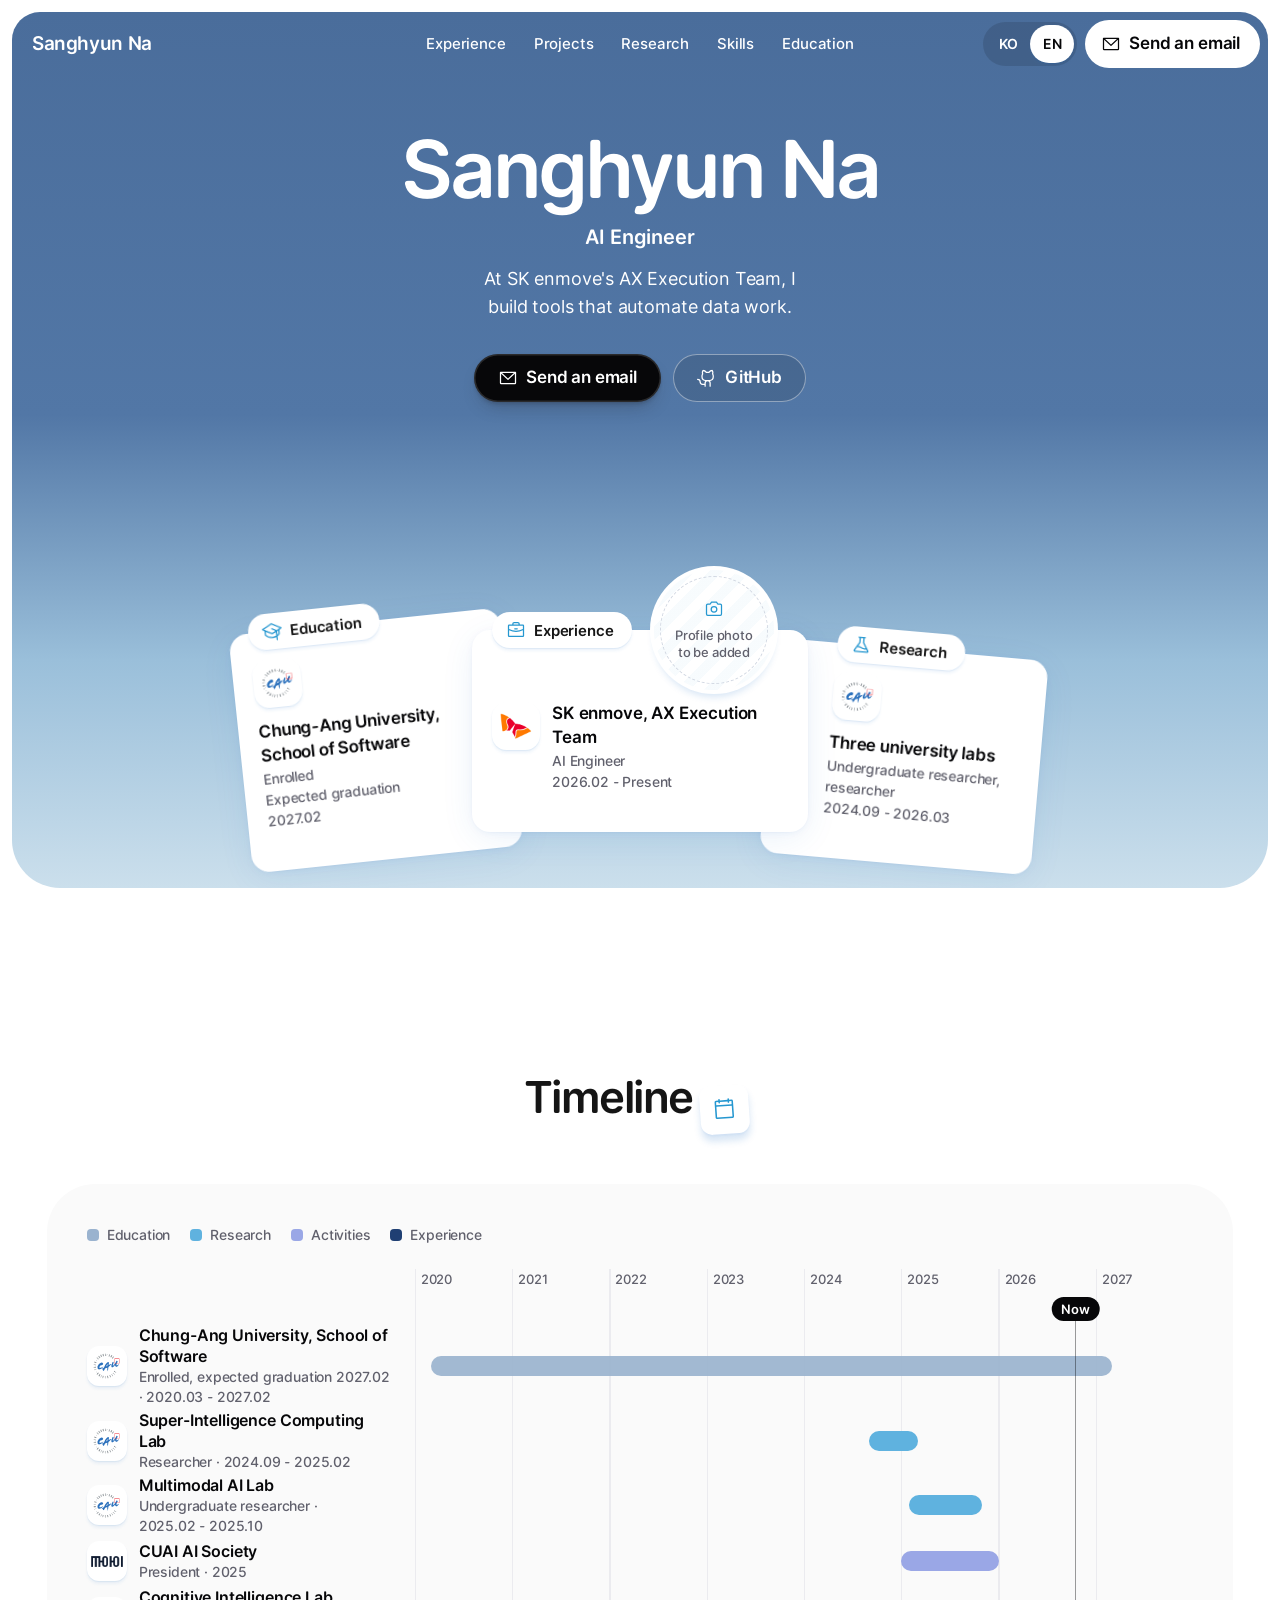
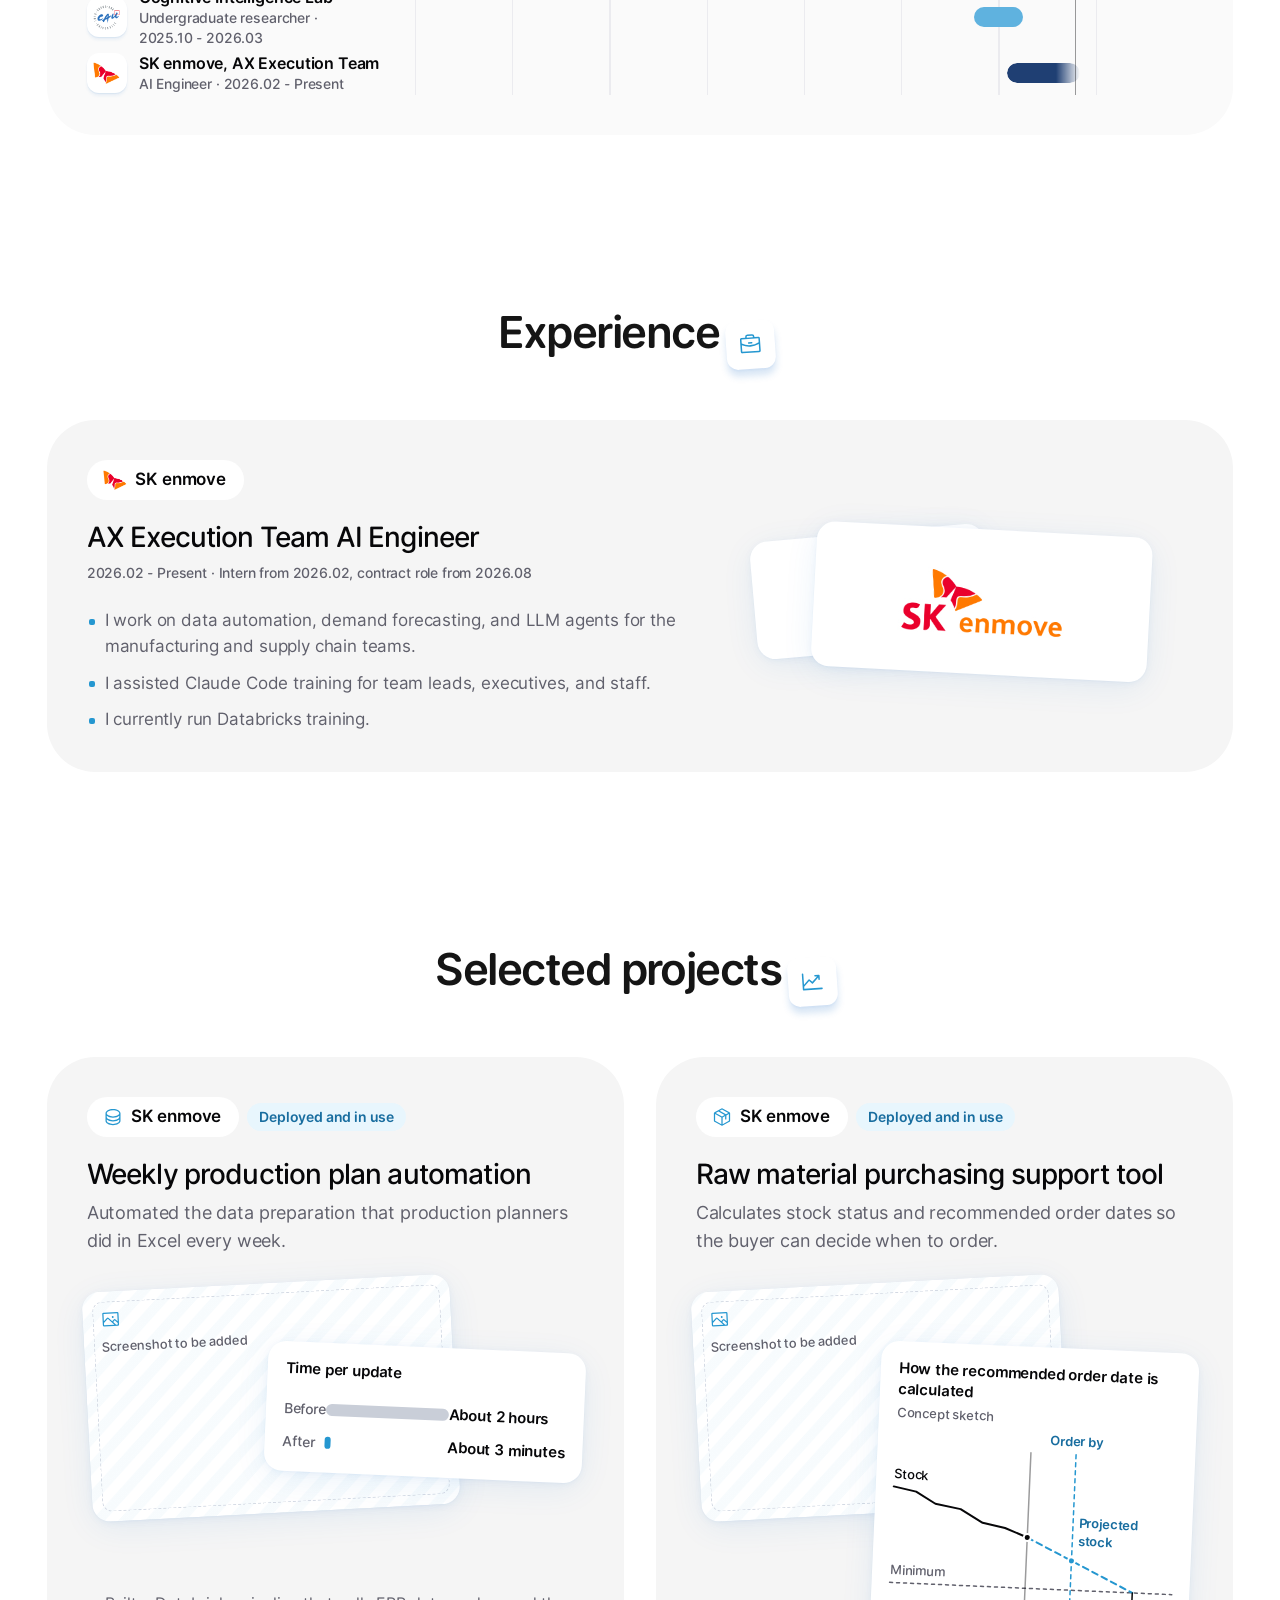
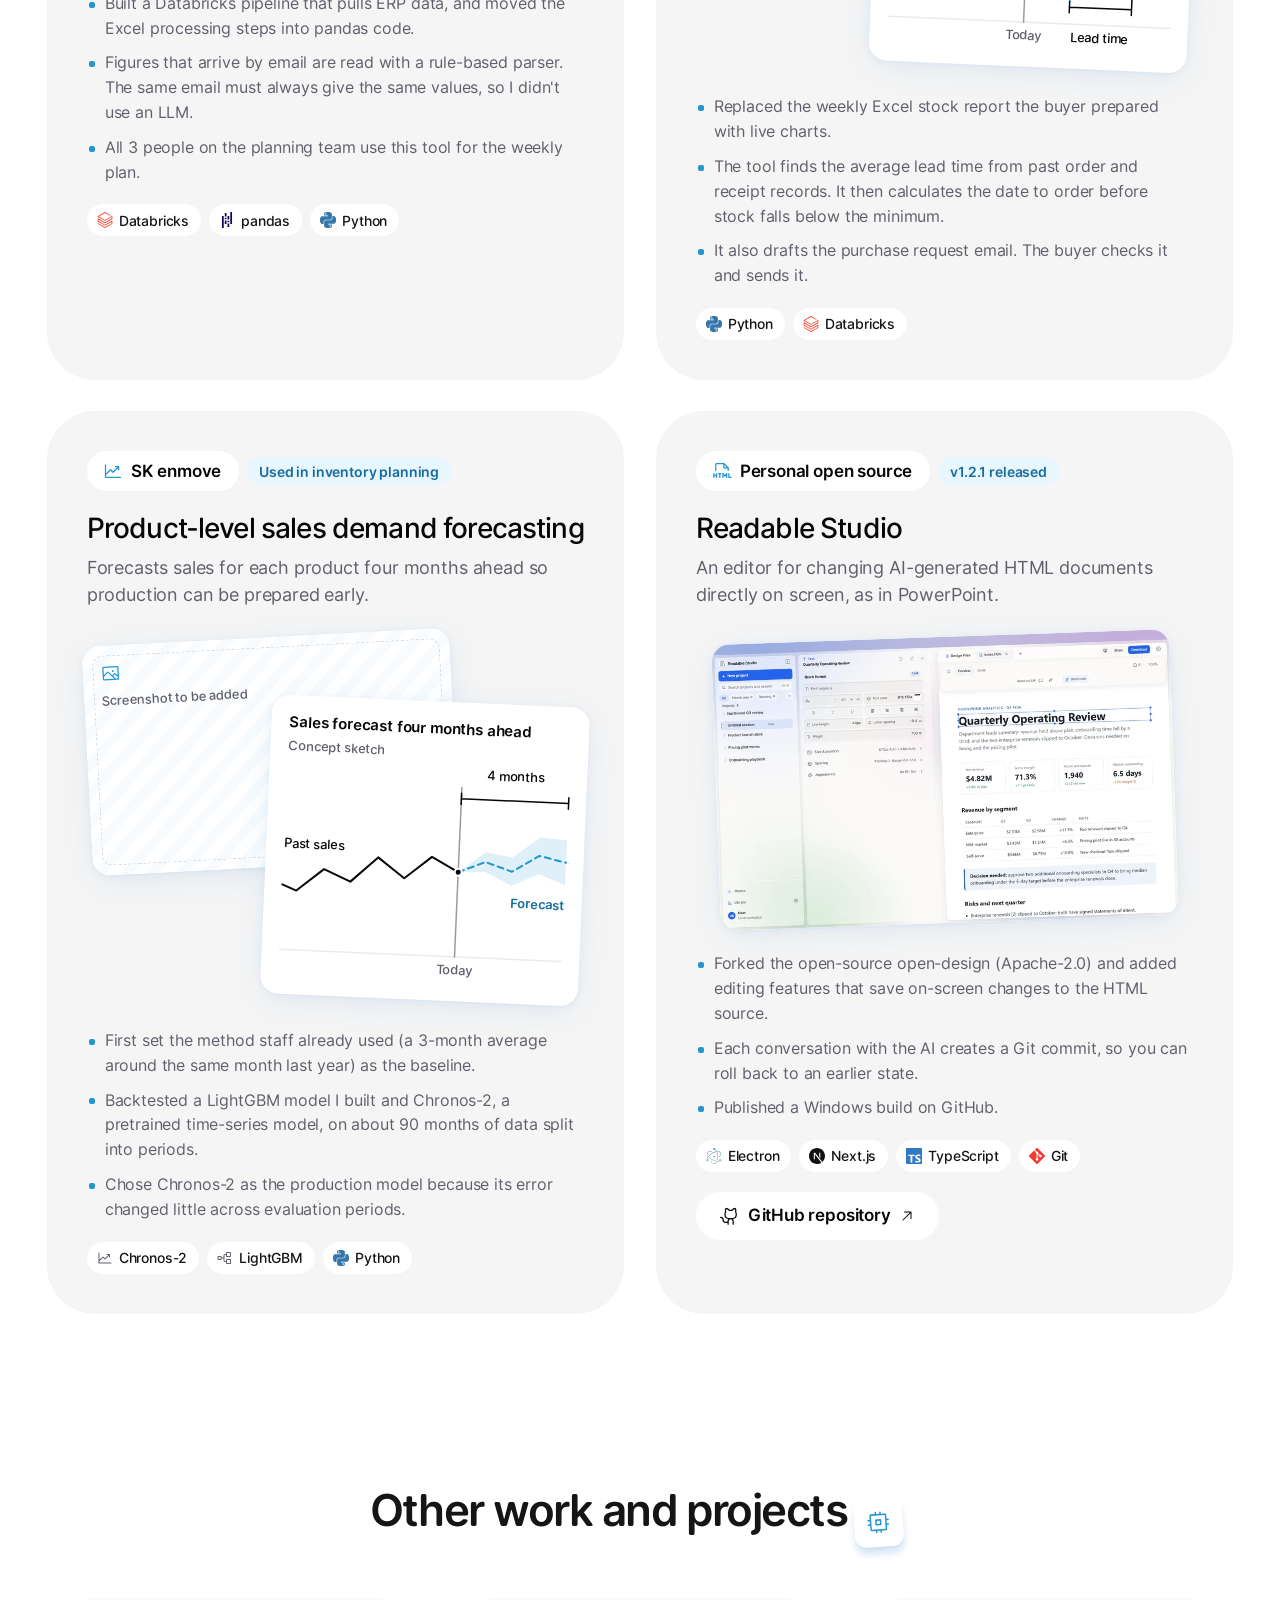
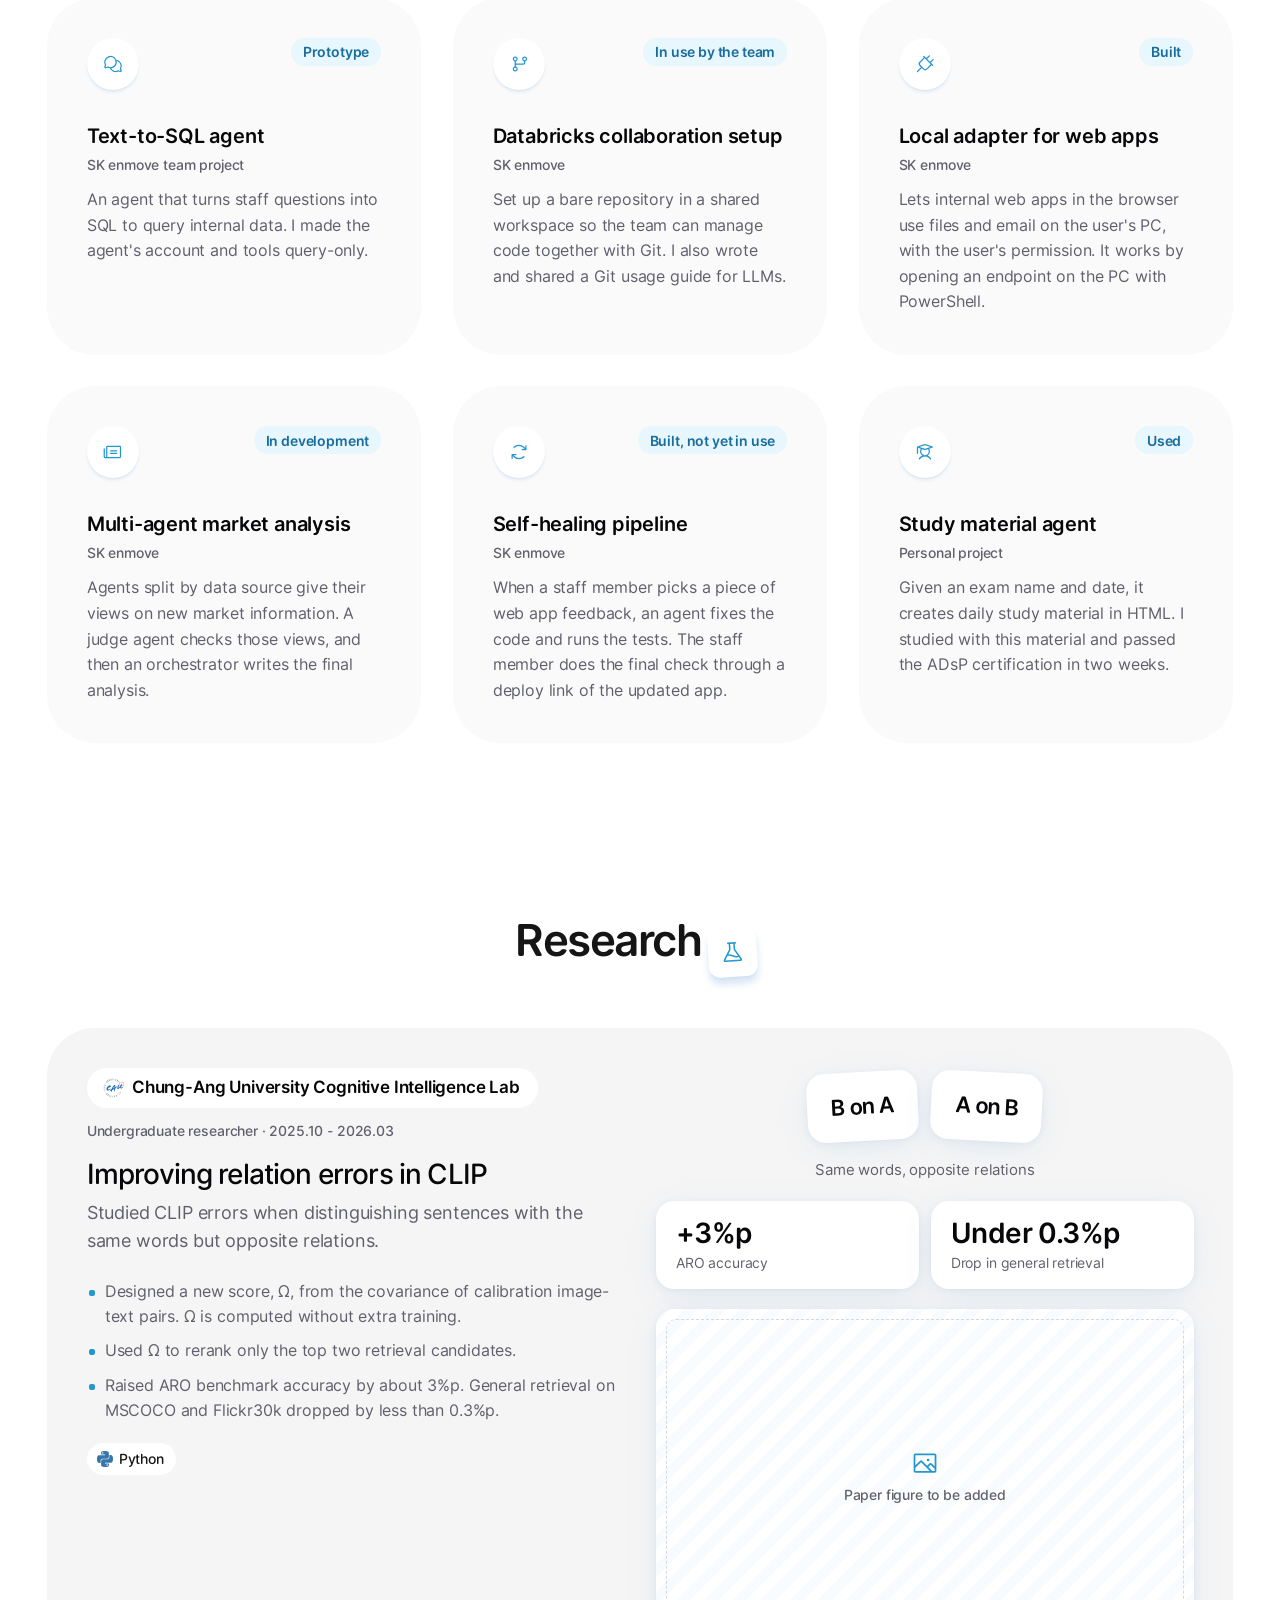
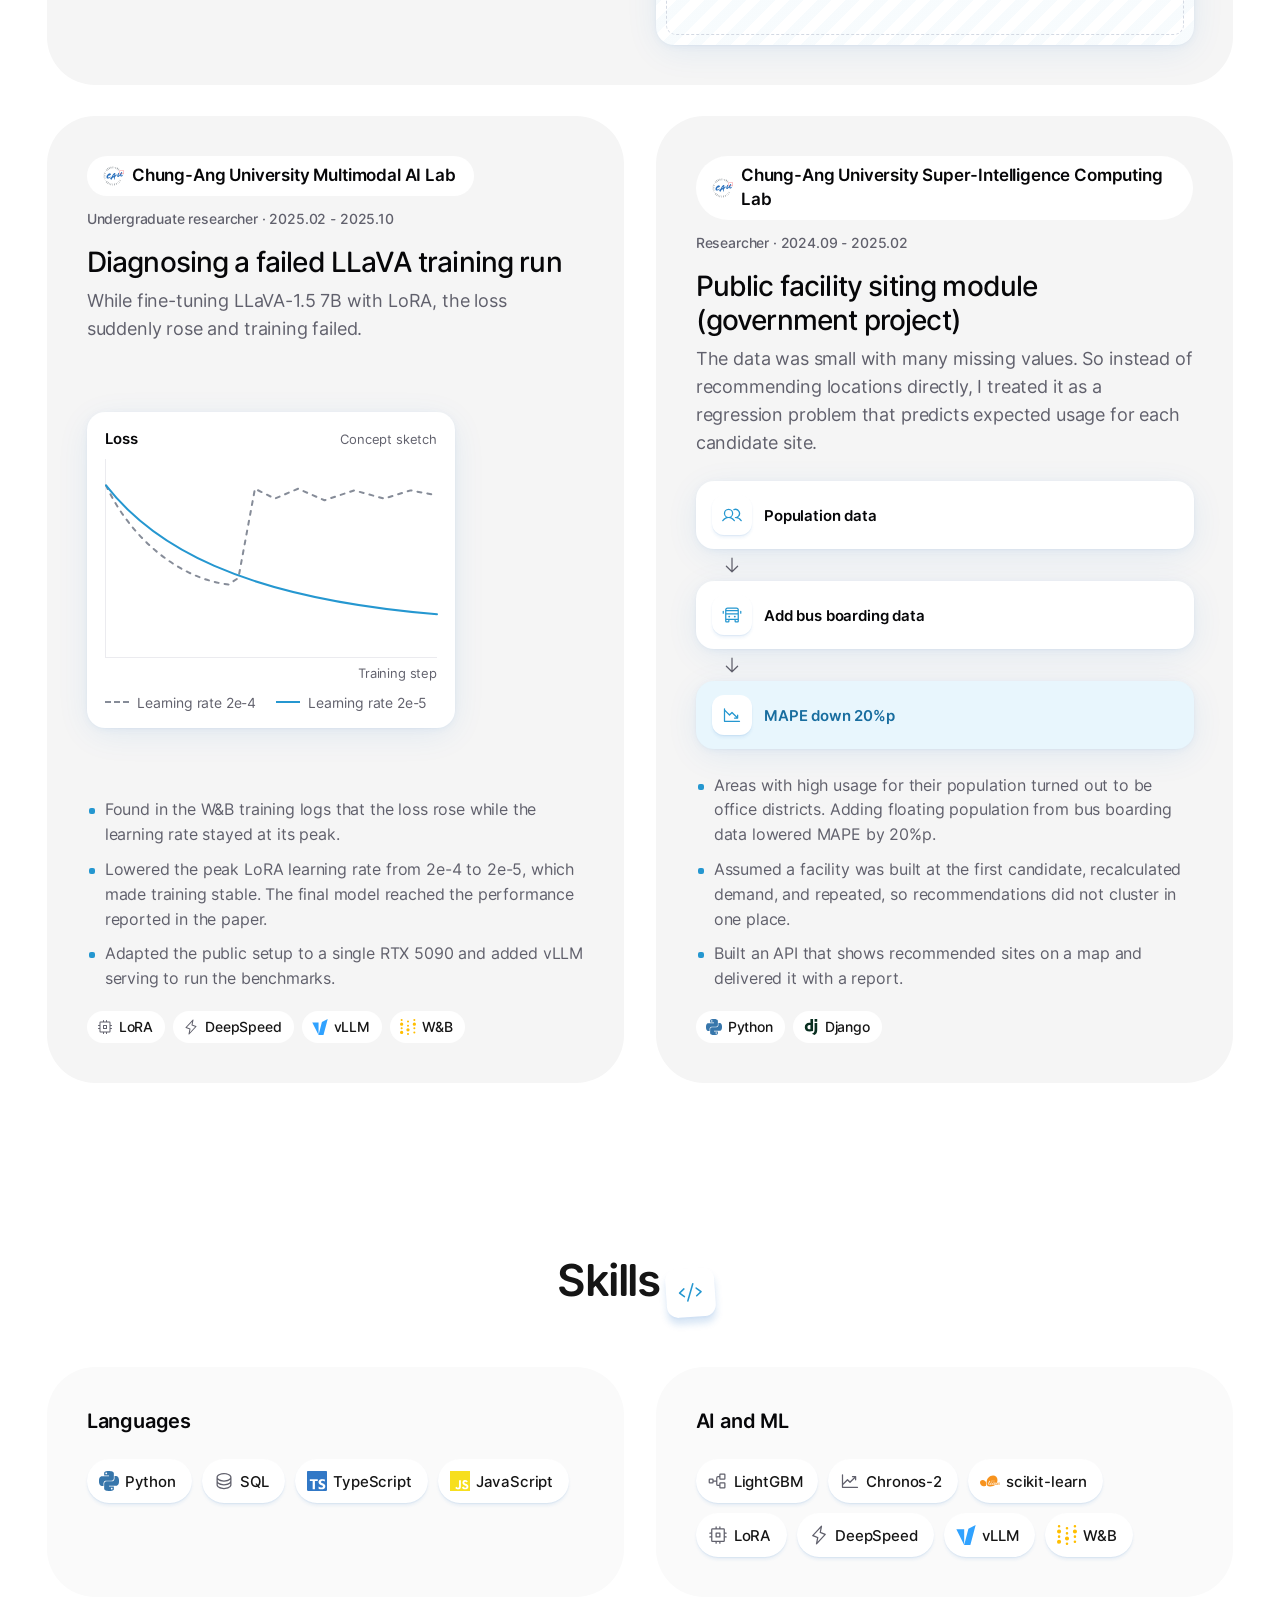
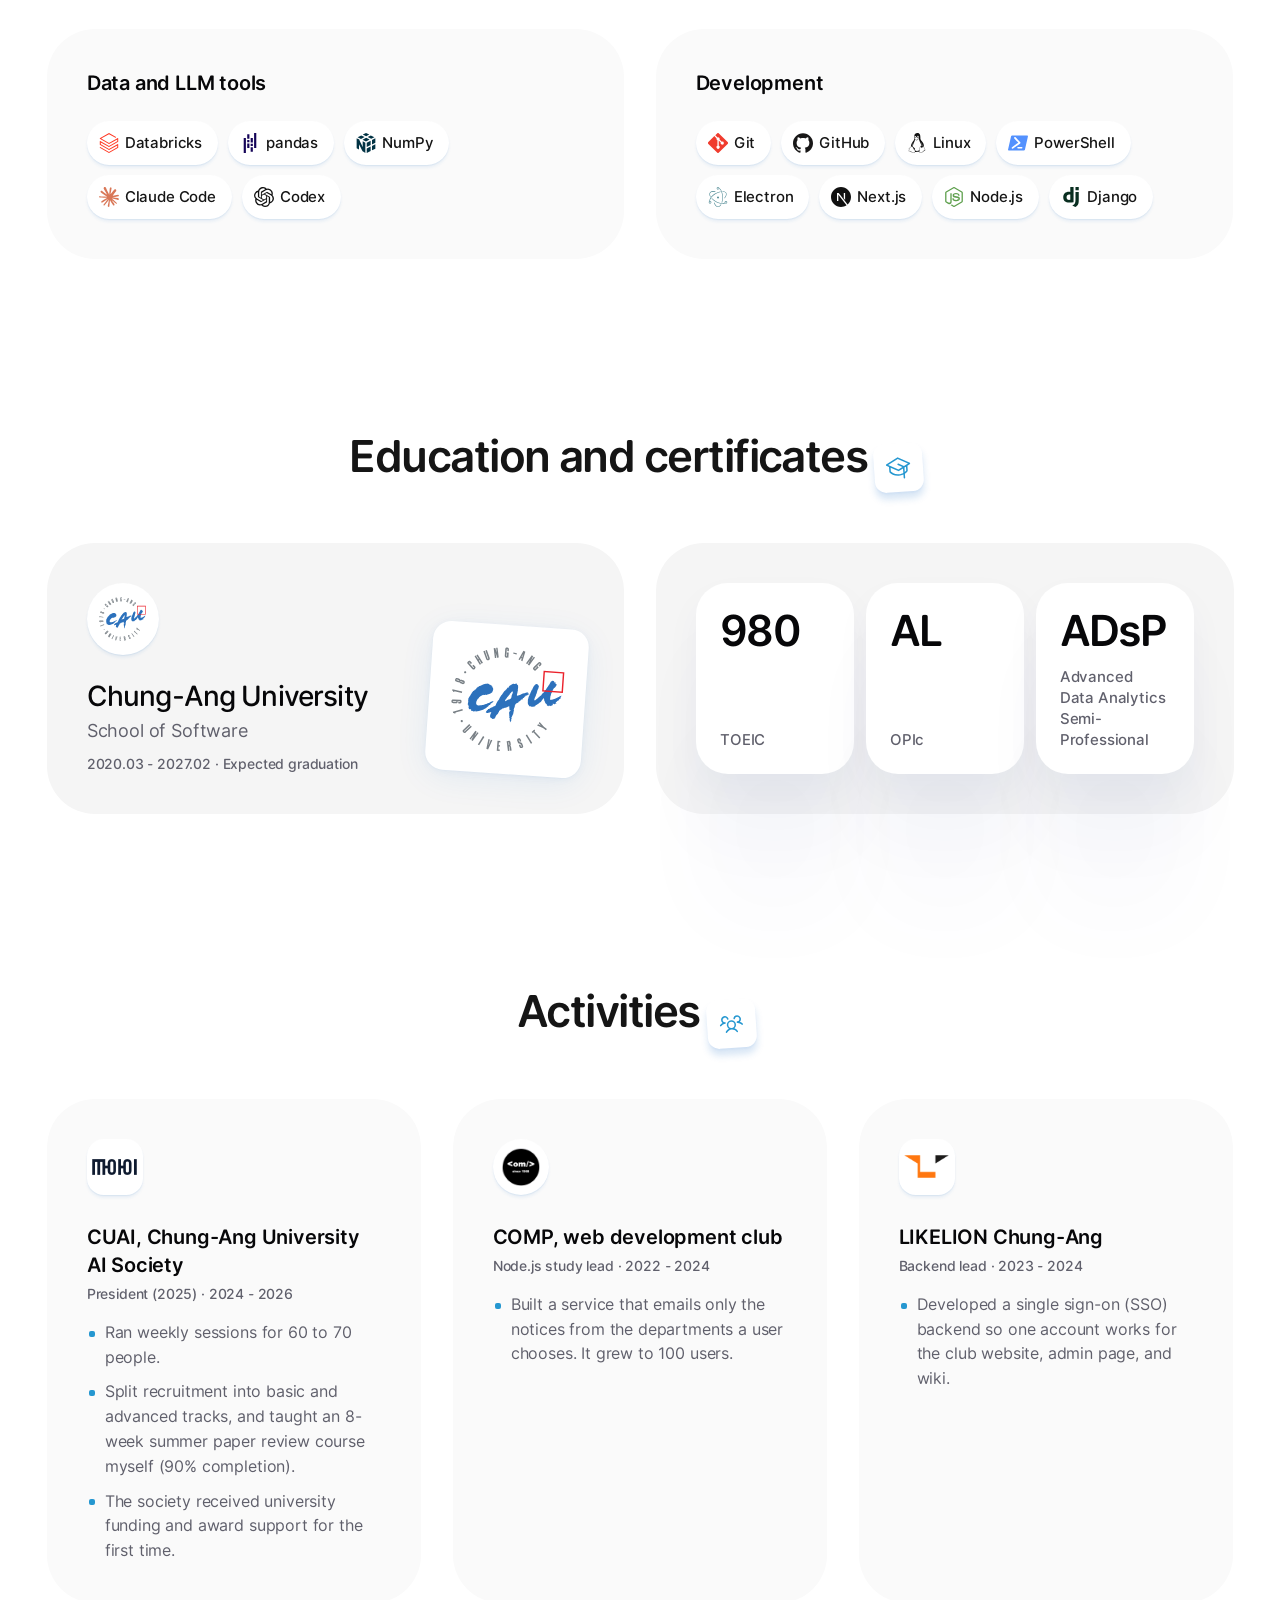
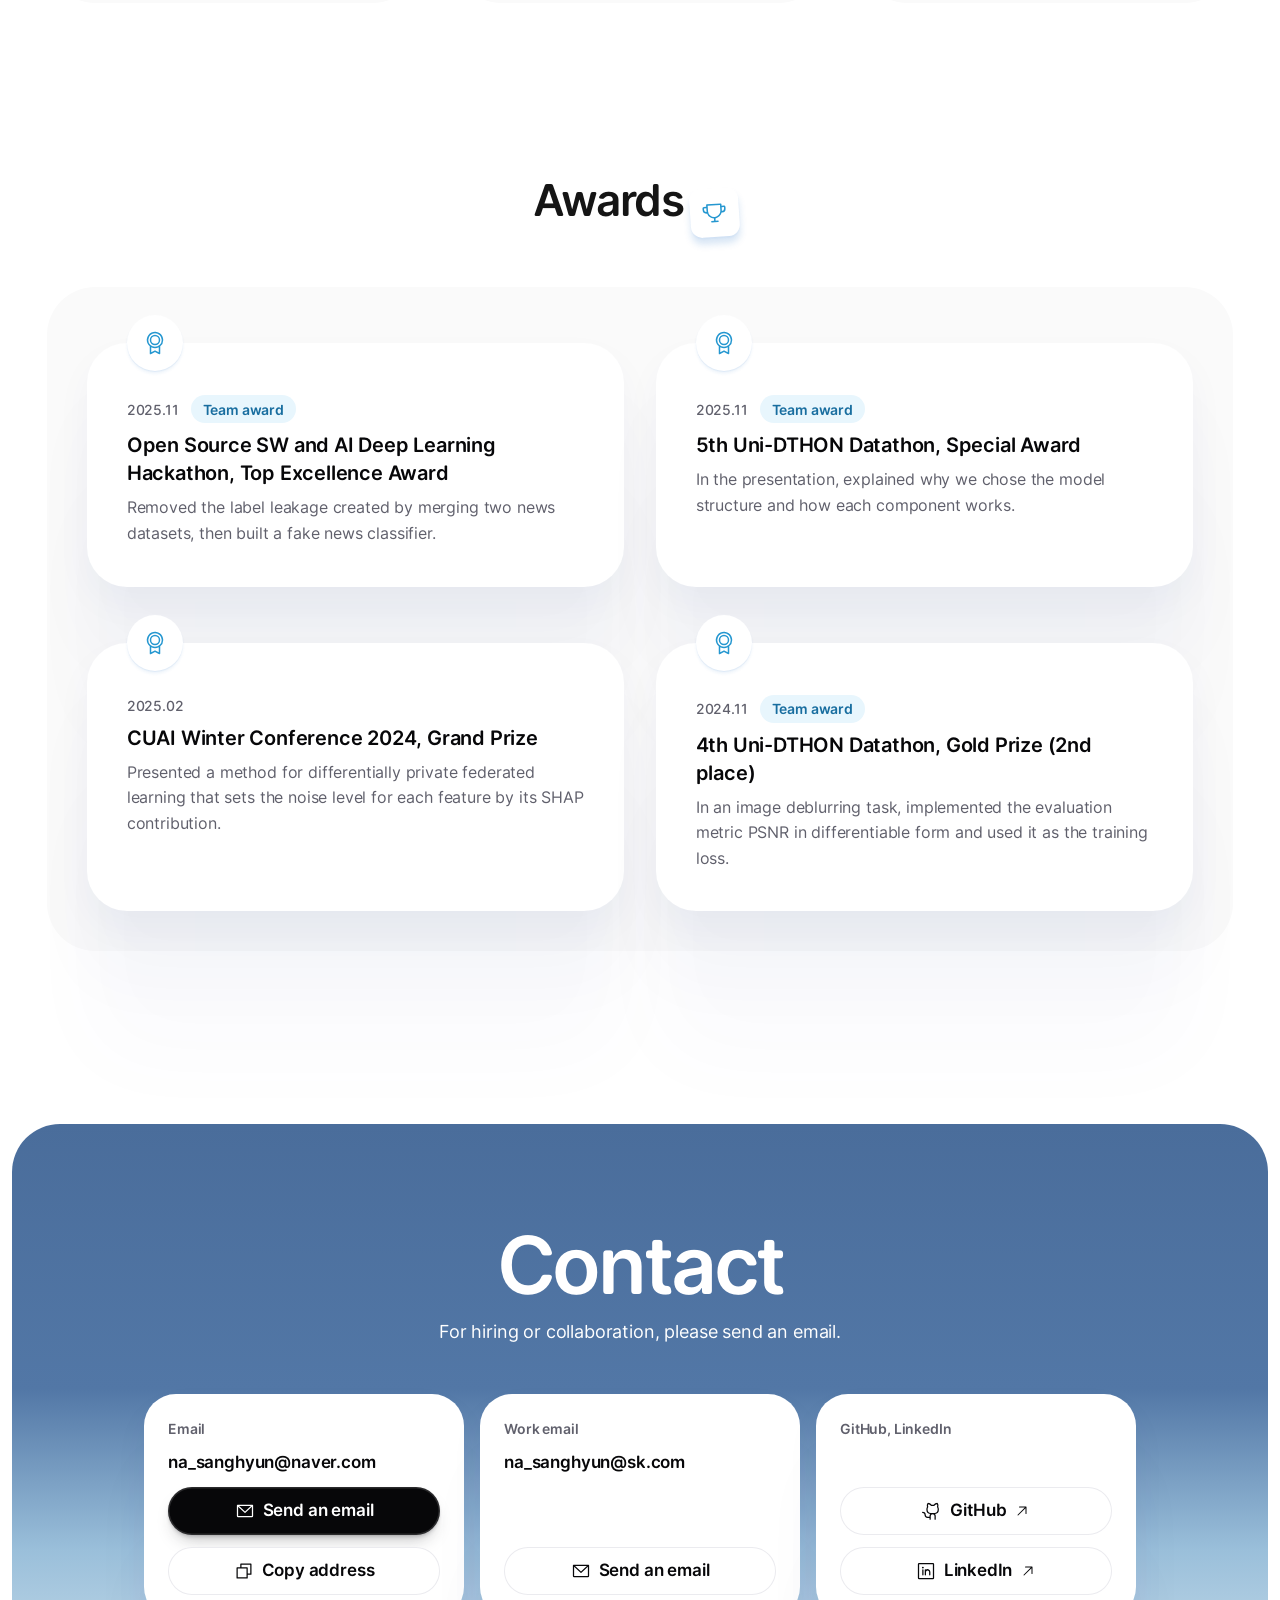
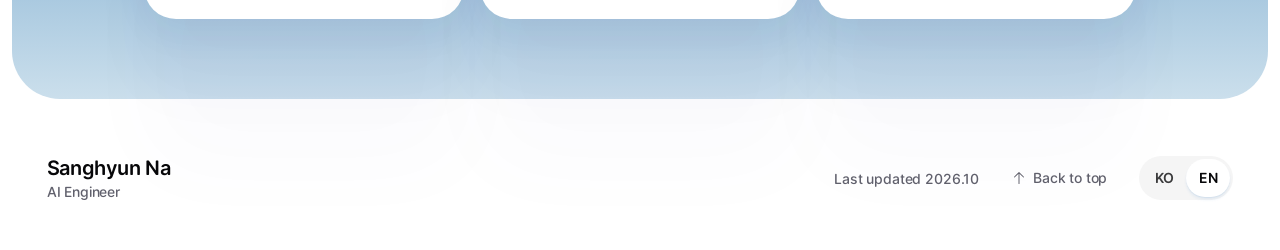
==== commit de6822c9: "Rebuild resume with letters.app design" ====
--- a/en/index.html
+++ b/en/index.html
@@ -4,20 +4,20 @@
 <meta charset="utf-8">
 <meta name="viewport" content="width=device-width, initial-scale=1">
 <title>Sanghyun Na · AI Engineer</title>
-<meta name="description" content="Experience, projects, and research of Sanghyun Na, AI Engineer on the AX Team at SK enmove.">
-<meta name="theme-color" content="#f7f6f2">
+<meta name="description" content="Resume of Sanghyun Na, AI Engineer on the AX Execution Team at SK enmove. It covers experience, projects, research, skills, and education.">
+<meta name="theme-color" content="#ffffff">
 <link rel="canonical" href="https://sanghyunna.github.io/en/">
 <link rel="alternate" hreflang="ko" href="https://sanghyunna.github.io/">
 <link rel="alternate" hreflang="en" href="https://sanghyunna.github.io/en/">
 <link rel="alternate" hreflang="x-default" href="https://sanghyunna.github.io/">
 <meta property="og:type" content="profile">
 <meta property="og:title" content="Sanghyun Na · AI Engineer">
-<meta property="og:description" content="Experience, projects, and research of Sanghyun Na, AI Engineer on the AX Team at SK enmove.">
+<meta property="og:description" content="Resume of Sanghyun Na, AI Engineer on the AX Execution Team at SK enmove. It covers experience, projects, research, skills, and education.">
 <meta property="og:url" content="https://sanghyunna.github.io/en/">
 <meta property="og:image" content="https://sanghyunna.github.io/og-en.png">
 <meta property="og:image:width" content="1200">
 <meta property="og:image:height" content="630">
-<meta property="og:image:alt" content="Sanghyun Na · AI Engineer · AX Team, SK enmove">
+<meta property="og:image:alt" content="Sanghyun Na · AI Engineer, AX Execution Team at SK enmove">
 <meta property="og:locale" content="en_US">
 <meta property="og:locale:alternate" content="ko_KR">
 <meta name="twitter:card" content="summary_large_image">
@@ -25,174 +25,284 @@
 <link rel="icon" href="/favicon.svg" type="image/svg+xml">
 <link rel="apple-touch-icon" href="/apple-touch-icon.png">
 <link rel="manifest" href="/site.webmanifest">
+<link rel="preload" href="/fonts/open-runde/OpenRunde-Semibold.woff2" as="font" type="font/woff2" crossorigin>
+<link rel="stylesheet" href="/fonts/open-runde/open-runde.css">
 <link rel="stylesheet" href="/fonts/pretendard/pretendard-subset.css">
-<style>:root{--paper: #f7f6f2;--paper-sunk: #eeebe4;--ink: #15171a;--muted: #5a5c61;--rule: #e3e0d8;--rule-strong: #cdc9bd;--accent: #1f4ed8;--accent-strong: #173ba8;--accent-ink: #ffffff;--mark: #ffe680;--font-sans: "Pretendard Variable", -apple-system, BlinkMacSystemFont, system-ui, "Apple SD Gothic Neo", "Malgun Gothic", sans-serif;--font-mono: ui-monospace, SFMono-Regular, Menlo, Consolas, monospace;--weight-regular: 400;--weight-medium: 500;--weight-semibold: 600;--weight-bold: 700;--text-xs: 0.8125rem;--text-sm: 0.9375rem;--text-base: 1.0625rem;--text-lg: clamp(1.125rem, 1.0786rem + 0.1905vw, 1.25rem);--text-xl: clamp(1.25rem, 1.1571rem + 0.381vw, 1.5rem);--text-2xl: clamp(1.5rem, 1.4071rem + 0.381vw, 1.75rem);--text-3xl: clamp(1.625rem, 1.4857rem + 0.5714vw, 2rem);--text-4xl-ko: clamp(2.25rem, 1.4rem + 3.6vw, 4rem);--text-4xl-en: clamp(2.25rem, 1.4rem + 3.6vw, 3.75rem);--leading-display-ko: 1.2;--leading-display-en: 1.15;--leading-heading-ko: 1.35;--leading-heading-en: 1.25;--leading-body-ko: 1.7;--leading-body-en: 1.6;--leading-sm-ko: 1.6;--leading-sm-en: 1.5;--measure-ko: 40em;--measure-en: 68ch;--tracking-label-ko: 0.01em;--tracking-label-en: 0.02em;--text-4xl: var(--text-4xl-ko);--leading-display: var(--leading-display-ko);--leading-heading: var(--leading-heading-ko);--leading-body: var(--leading-body-ko);--leading-sm: var(--leading-sm-ko);--leading-ui: 1.3;--measure: var(--measure-ko);--tracking-display: -0.025em;--tracking-heading: -0.015em;--tracking-body: 0em;--tracking-label: var(--tracking-label-ko);--space-1: 0.25rem;--space-2: 0.5rem;--space-3: 0.75rem;--space-4: 1rem;--space-5: 1.25rem;--space-6: 1.5rem;--space-8: 2rem;--space-10: 2.5rem;--space-12: 3rem;--space-16: 4rem;--space-20: 5rem;--space-24: 6rem;--space-32: 8rem;--page-max: 70rem;--gutter: clamp(1.25rem, 0.5rem + 3.2vw, 3rem);--grid-columns: 12;--grid-gap: clamp(1rem, 0.8143rem + 0.762vw, 1.5rem);--rail-span: 4;--body-span: 8;--section-gap: clamp(4.5rem, 3.2rem + 5.3333vw, 8rem);--block-gap: clamp(2.5rem, 2.1286rem + 1.5238vw, 3.5rem);--row-pad: clamp(1.25rem, 1.1571rem + 0.381vw, 1.5rem);--header-h: clamp(3.5rem, 3.3143rem + 0.762vw, 4rem);--target: 2.75rem;--control: 3rem;--control-lg: 3.5rem;--control-sm: 2rem;--hairline: 1px;--radius-sm: 0.25rem;--radius-md: 0.375rem;--radius-lg: 0.75rem;--dot: 0.375rem;--focus-width: 2px;--focus-offset: 2px;--focus-ring: var(--focus-width) solid var(--accent);--icon-sm: 1rem;--icon-md: 1.25rem;--icon-stroke: 1.5;--duration-fast: 120ms;--ease-out: ease-out;--z-header: 10;--z-skip: 20;}:root:lang(en){--text-4xl: var(--text-4xl-en);--leading-display: var(--leading-display-en);--leading-heading: var(--leading-heading-en);--leading-body: var(--leading-body-en);--leading-sm: var(--leading-sm-en);--measure: var(--measure-en);--tracking-label: var(--tracking-label-en);}@media (max-width: 22.49rem){:root, :root:lang(en){--text-4xl: 2rem;}}@media (prefers-reduced-motion: reduce){:root{--duration-fast: 0ms;}}*, *::before, *::after{box-sizing: border-box;}html{color-scheme: light;-webkit-text-size-adjust: 100%;text-size-adjust: 100%;scroll-padding-top: calc(var(--header-h) + var(--space-4));}body{margin: 0;background: var(--paper);color: var(--ink);font-family: var(--font-sans);font-size: var(--text-base);font-weight: var(--weight-regular);line-height: var(--leading-body);letter-spacing: var(--tracking-body);font-synthesis: none;word-break: keep-all;overflow-wrap: anywhere;-webkit-font-smoothing: antialiased;}h1, h2, h3, h4, p, ul, ol, dl, dd, figure{margin: 0;}ul, ol{padding: 0;list-style: none;}h1, h2, h3, h4{font-size: inherit;font-weight: var(--weight-bold);text-wrap: balance;}p, li, dd{text-wrap: pretty;}img, svg{display: block;}img{max-inline-size: 100%;block-size: auto;}a{color: inherit;text-decoration: none;}button{font: inherit;letter-spacing: inherit;color: inherit;}strong{font-weight: var(--weight-semibold);}mark{padding-inline: 0.15em;border-radius: calc(var(--radius-sm) / 2);background: var(--mark);color: inherit;-webkit-box-decoration-break: clone;box-decoration-break: clone;}code, kbd{font-family: var(--font-mono);font-size: 0.94em;}:focus-visible{outline: var(--focus-ring);outline-offset: var(--focus-offset);}.vh{position: absolute;inline-size: 1px;block-size: 1px;margin: -1px;padding: 0;overflow: hidden;clip-path: inset(50%);white-space: nowrap;border: 0;}.num{font-variant-numeric: tabular-nums;}.sprite{position: absolute;inline-size: 0;block-size: 0;overflow: hidden;}.icon{flex: none;inline-size: var(--icon-md);block-size: var(--icon-md);fill: none;stroke: currentColor;stroke-width: var(--icon-stroke);stroke-linecap: round;stroke-linejoin: round;}.icon--sm{inline-size: var(--icon-sm);block-size: var(--icon-sm);}.stack>* + *{margin-block-start: var(--space-2);}.wrap{inline-size: 100%;max-inline-size: calc(var(--page-max) + 2 * var(--gutter));margin-inline: auto;padding-inline: var(--gutter);}.ledger{display: grid;grid-template-columns: minmax(0, 1fr);row-gap: var(--space-2);}@media (min-width: 64rem){.ledger{grid-template-columns: repeat(var(--grid-columns), minmax(0, 1fr));column-gap: var(--grid-gap);row-gap: 0;align-items: baseline;}.ledger__rail{grid-column: 1 / span var(--rail-span);}.ledger__body{grid-column: span var(--body-span) / -1;}}.section{padding-block-start: var(--section-gap);}.section__head{margin-block-end: var(--block-gap);padding-block-start: var(--space-5);border-block-start: var(--hairline) solid var(--ink);}.section__title{font-size: var(--text-3xl);font-weight: var(--weight-bold);line-height: var(--leading-heading);letter-spacing: var(--tracking-heading);}.section__lead{max-inline-size: var(--measure);color: var(--muted);font-size: var(--text-lg);line-height: var(--leading-sm);}.group{margin-block-start: var(--block-gap);}.group__title{padding-block-end: var(--space-3);font-size: var(--text-xl);font-weight: var(--weight-bold);line-height: var(--leading-heading);letter-spacing: var(--tracking-heading);}.prose{max-inline-size: var(--measure);}.prose>* + *{margin-block-start: var(--space-4);}.skip{position: fixed;inset-block-start: var(--space-2);inset-inline-start: var(--space-2);z-index: var(--z-skip);display: inline-flex;align-items: center;min-block-size: var(--target);padding: var(--space-2) var(--space-4);border-radius: var(--radius-md);background: var(--ink);color: var(--paper);font-size: var(--text-sm);font-weight: var(--weight-semibold);line-height: var(--leading-ui);transform: translateY(-200%);}.skip:focus-visible{transform: none;}.link{color: var(--accent);text-decoration: underline;text-decoration-thickness: 1px;text-underline-offset: 0.2em;transition: color var(--duration-fast) var(--ease-out);}.link:hover{color: var(--accent-strong);text-decoration-thickness: 2px;}.link:active{color: var(--accent-strong);}.link>.icon{display: inline-block;margin-inline-start: 0.2em;vertical-align: -0.12em;}.icon-link, .linklist .link, .hero__contacts .link, .contact__links .link{display: inline-flex;align-items: center;gap: var(--space-2);min-block-size: var(--target);font-size: var(--text-sm);font-weight: var(--weight-medium);line-height: var(--leading-ui);}.icon-link>.icon, .linklist .link>.icon, .hero__contacts .link>.icon, .contact__links .link>.icon{display: block;margin: 0;}.btn{display: inline-flex;align-items: center;justify-content: center;gap: var(--space-2);min-block-size: var(--control);padding: var(--space-2) var(--space-5);border: var(--hairline) solid transparent;border-radius: var(--radius-md);background: transparent;font-size: var(--text-base);font-weight: var(--weight-semibold);line-height: var(--leading-ui);cursor: pointer;transition: background-color var(--duration-fast) var(--ease-out), color var(--duration-fast) var(--ease-out), border-color var(--duration-fast) var(--ease-out);}.btn--lg{min-block-size: var(--control-lg);padding-inline: var(--space-6);}.btn--primary{background: var(--accent);color: var(--accent-ink);}.btn--primary:hover, .btn--primary:active{background: var(--accent-strong);}.btn--secondary{border-color: var(--ink);color: var(--ink);}.btn--secondary:hover{background: var(--paper-sunk);}.btn--secondary:active{background: var(--rule);}.btn__idle, .btn__done{display: inline-flex;align-items: center;gap: var(--space-2);}.btn[data-state="copied"] .btn__idle, .btn:not([data-state="copied"]) .btn__done{display: none;}.header{position: sticky;inset-block-start: 0;z-index: var(--z-header);border-block-end: var(--hairline) solid var(--rule);background: var(--paper);}.header__bar{display: flex;flex-wrap: wrap;align-items: center;column-gap: var(--space-4);min-block-size: var(--header-h);}.wordmark{margin-inline-end: auto;color: var(--ink);line-height: var(--target);white-space: nowrap;}.wordmark__name{font-size: var(--text-base);font-weight: var(--weight-bold);letter-spacing: var(--tracking-heading);}.wordmark__alt{margin-inline-start: var(--space-1);color: var(--muted);font-size: var(--text-sm);font-weight: var(--weight-medium);}.nav{order: 4;flex: 0 0 100%;padding-block: var(--space-2);border-block-start: var(--hairline) solid var(--rule);}.nav__list{display: flex;flex-direction: column;}.nav__item + .nav__item{border-block-start: var(--hairline) solid var(--rule);}.nav__link{display: flex;align-items: center;min-inline-size: var(--target);min-block-size: var(--control);color: var(--ink);font-size: var(--text-base);font-weight: var(--weight-medium);line-height: var(--leading-ui);transition: color var(--duration-fast) var(--ease-out);}.nav__link:hover{color: var(--accent);}.nav__link:active{color: var(--accent-strong);}.header[data-nav="closed"] .nav{display: none;}.header:not([data-nav]) .menu-btn{display: none;}.lang{display: inline-flex;flex: none;border: var(--hairline) solid var(--ink);border-radius: var(--radius-md);}.lang__opt{position: relative;display: inline-flex;align-items: center;justify-content: center;min-inline-size: var(--target);min-block-size: var(--control-sm);color: var(--ink);font-size: var(--text-xs);font-weight: var(--weight-bold);line-height: var(--leading-ui);letter-spacing: var(--tracking-label);transition: background-color var(--duration-fast) var(--ease-out), color var(--duration-fast) var(--ease-out);}.lang__opt::after{content: "";position: absolute;inset-inline: 0;inset-block: calc((var(--control-sm) - var(--target)) / 2);}.lang__opt:first-child{border-start-start-radius: calc(var(--radius-md) - var(--hairline));border-end-start-radius: calc(var(--radius-md) - var(--hairline));}.lang__opt:last-child{border-start-end-radius: calc(var(--radius-md) - var(--hairline));border-end-end-radius: calc(var(--radius-md) - var(--hairline));}.lang__opt:hover{background: var(--paper-sunk);}.lang__opt:active{background: var(--rule);}.lang__opt[aria-current]{background: var(--ink);color: var(--paper);}.menu-btn{display: inline-flex;flex: none;align-items: center;justify-content: center;inline-size: var(--target);block-size: var(--target);margin-inline-end: calc(var(--space-3) * -1);padding: 0;border: 0;border-radius: var(--radius-md);background: transparent;color: var(--ink);cursor: pointer;transition: background-color var(--duration-fast) var(--ease-out);}.menu-btn:hover{background: var(--paper-sunk);}.menu-btn:active{background: var(--rule);}.menu-btn__close, .menu-btn[aria-expanded="true"] .menu-btn__open{display: none;}.menu-btn[aria-expanded="true"] .menu-btn__close{display: block;}@media (max-width: 22.49rem){.wordmark__alt{display: none;}}@media (min-width: 48rem){.header__bar{flex-wrap: nowrap;}.nav, .header[data-nav="closed"] .nav{display: block;order: 0;flex: none;padding: 0;border: 0;}.nav__list{flex-direction: row;gap: var(--space-1);}.nav__item + .nav__item{border: 0;}.nav__link{min-block-size: var(--target);padding-inline: var(--space-3);border-radius: var(--radius-md);font-size: var(--text-sm);}.menu-btn{display: none;}}.hero{padding-block: var(--block-gap);}.eyebrow{font-size: var(--text-base);font-weight: var(--weight-semibold);line-height: var(--leading-ui);}.hero__title{margin-block-start: var(--space-3);font-size: var(--text-4xl);font-weight: var(--weight-bold);line-height: var(--leading-display);letter-spacing: var(--tracking-display);text-wrap: balance;}.hero__line{display: inline;}@media (min-width: 40rem){.hero__line{display: block;}}.hero__lede{max-inline-size: var(--measure);margin-block-start: var(--space-5);font-size: var(--text-lg);line-height: var(--leading-body);}.now{display: flex;gap: var(--space-2);margin-block-start: var(--space-4);font-size: var(--text-sm);font-weight: var(--weight-medium);line-height: var(--leading-sm);}.now::before, .status::before{content: "";flex: none;inline-size: var(--dot);block-size: var(--dot);margin-block-start: calc((1lh - var(--dot)) / 2);border-radius: 50%;background: var(--ink);}.hero__actions{display: flex;flex-wrap: wrap;gap: var(--space-3);margin-block-start: var(--space-8);}.hero__contacts{display: flex;flex-wrap: wrap;column-gap: var(--space-5);margin-block-start: var(--space-4);}.proof{display: grid;grid-template-columns: minmax(0, 1fr);column-gap: var(--grid-gap);border-block-start: var(--hairline) solid var(--ink);}.proof__item{border-block-end: var(--hairline) solid var(--rule);}.proof__link{display: block;block-size: 100%;padding-block: var(--space-5);color: var(--ink);}.proof__figure{display: block;font-size: var(--text-2xl);font-weight: var(--weight-bold);line-height: var(--leading-heading);letter-spacing: var(--tracking-heading);font-variant-numeric: tabular-nums;text-wrap: balance;transition: color var(--duration-fast) var(--ease-out);}.proof__label{display: flex;align-items: center;gap: var(--space-1);margin-block-start: var(--space-2);font-size: var(--text-sm);font-weight: var(--weight-semibold);line-height: var(--leading-sm);}.proof__label .icon{color: var(--muted);transition: color var(--duration-fast) var(--ease-out);}.proof__note{display: block;margin-block-start: var(--space-1);color: var(--muted);font-size: var(--text-sm);line-height: var(--leading-sm);text-wrap: pretty;}.proof__link:hover .proof__figure, .proof__link:hover .icon{color: var(--accent);}.proof__link:active .proof__figure, .proof__link:active .icon{color: var(--accent-strong);}@media (min-width: 48rem){.proof{grid-template-columns: repeat(2, minmax(0, 1fr));}}@media (min-width: 75rem){.proof{grid-template-columns: repeat(4, minmax(0, 1fr));}}.loop-label{color: var(--accent);font-size: var(--text-xs);font-weight: var(--weight-bold);line-height: var(--leading-ui);letter-spacing: var(--tracking-label);white-space: nowrap;}.loop-label--lg{font-size: var(--text-base);letter-spacing: var(--tracking-body);}.loop{display: grid;grid-template-columns: max-content minmax(0, 1fr);gap: var(--space-3) var(--space-4);margin-block-end: var(--block-gap);}.loop__item{display: grid;grid-column: 1 / -1;grid-template-columns: subgrid;align-items: baseline;}.loop__key{display: inline-flex;align-items: baseline;gap: var(--space-2);white-space: nowrap;}.loop__num{color: var(--muted);font-size: var(--text-xs);font-weight: var(--weight-bold);line-height: var(--leading-ui);font-variant-numeric: tabular-nums;}.loop__text{color: var(--muted);font-size: var(--text-sm);line-height: var(--leading-sm);}@media (min-width: 48rem){.loop{grid-template-columns: repeat(4, minmax(0, 1fr));gap: var(--grid-gap);}.loop__item{display: block;grid-column: auto;}.loop__text{margin-block-start: var(--space-1);}}.steps{display: grid;grid-template-columns: minmax(0, 1fr);row-gap: var(--space-4);margin-block-start: var(--space-6);}.steps__item{display: grid;grid-template-columns: minmax(0, 1fr);row-gap: var(--space-1);}.steps__text{max-inline-size: var(--measure);}@media (min-width: 48rem){.steps{grid-template-columns: max-content minmax(0, 1fr);column-gap: var(--space-5);}.steps__item{grid-column: 1 / -1;grid-template-columns: subgrid;align-items: baseline;}}.project{padding-block: var(--block-gap);border-block-start: var(--hairline) solid var(--rule);row-gap: var(--space-4);}.project__head{row-gap: var(--space-4);}.project__rail{display: flex;flex-wrap: wrap;align-items: center;gap: var(--space-2) var(--space-3);}.project__kicker{color: var(--muted);font-size: var(--text-sm);font-weight: var(--weight-medium);line-height: var(--leading-sm);}.metric{flex: 0 0 100%;margin-block-start: var(--space-2);}.metric__value{display: block;font-size: var(--text-2xl);font-weight: var(--weight-bold);line-height: var(--leading-heading);letter-spacing: var(--tracking-heading);font-variant-numeric: tabular-nums;text-wrap: balance;}.metric__label{display: block;color: var(--muted);font-size: var(--text-sm);line-height: var(--leading-sm);}.project__title{font-size: var(--text-xl);font-weight: var(--weight-bold);line-height: var(--leading-heading);letter-spacing: var(--tracking-heading);}.project__title--featured{font-size: var(--text-2xl);}.project__summary{max-inline-size: var(--measure);margin-block-start: var(--space-2);font-size: var(--text-lg);line-height: var(--leading-sm);}.pull{margin-block-start: var(--space-6);padding-block: var(--space-4);border-block: var(--hairline) solid var(--rule);font-size: var(--text-xl);font-weight: var(--weight-semibold);line-height: var(--leading-heading);letter-spacing: var(--tracking-heading);text-wrap: balance;}.media{margin-block: var(--space-8);padding: var(--space-2);border: var(--hairline) solid var(--rule-strong);border-radius: var(--radius-lg);background: var(--paper-sunk);}.media__img{inline-size: 100%;border: var(--hairline) solid var(--rule);border-radius: var(--radius-sm);}.project__lower{row-gap: var(--space-5);}.project__main>.steps:first-child{margin-block-start: 0;}.project__tags{margin-block-start: 0;}.linklist{display: flex;flex-direction: column;align-items: flex-start;}.linklist__label{color: var(--muted);font-size: var(--text-xs);font-weight: var(--weight-bold);line-height: var(--leading-ui);letter-spacing: var(--tracking-label);}@media (min-width: 64rem){.project__rail{flex-direction: column;flex-wrap: nowrap;align-items: flex-start;gap: var(--space-3);}.metric{flex: none;margin-block-start: var(--space-3);}.project__main{grid-column: span var(--body-span) / -1;grid-row: 1;}.project__aside{grid-column: 1 / span var(--rail-span);grid-row: 1;}.project__tags{grid-column: span var(--body-span) / -1;grid-row: 2;}}.status{display: inline-flex;gap: var(--space-2);padding: var(--space-1) var(--space-2);border: var(--hairline) solid var(--rule-strong);border-radius: var(--radius-sm);color: var(--ink);font-size: var(--text-xs);font-weight: var(--weight-semibold);line-height: var(--leading-ui);letter-spacing: var(--tracking-label);}.tags{display: flex;flex-wrap: wrap;gap: var(--space-2);margin-block-start: var(--space-5);}.tag{padding: var(--space-1) var(--space-2);border-radius: var(--radius-sm);background: var(--paper-sunk);color: var(--muted);font-size: var(--text-xs);font-weight: var(--weight-medium);line-height: var(--leading-ui);letter-spacing: var(--tracking-label);}.disclosure{margin-block-start: var(--space-5);border-block-start: var(--hairline) solid var(--rule);}.disclosure__summary{display: flex;align-items: center;gap: var(--space-3);min-block-size: var(--control);color: var(--ink);font-size: var(--text-sm);font-weight: var(--weight-semibold);line-height: var(--leading-ui);list-style: none;cursor: pointer;transition: color var(--duration-fast) var(--ease-out);}.disclosure__summary::-webkit-details-marker{display: none;}.disclosure__summary:hover{color: var(--accent);}.disclosure__summary:active{color: var(--accent-strong);}.disclosure__marker{position: relative;flex: none;inline-size: var(--space-3);block-size: var(--space-3);}.disclosure__marker::before, .disclosure__marker::after{content: "";position: absolute;inset: 0;margin: auto;background: currentColor;}.disclosure__marker::before{block-size: calc(var(--icon-stroke) * 1px);}.disclosure__marker::after{inline-size: calc(var(--icon-stroke) * 1px);}.disclosure[open] .disclosure__marker::after{display: none;}.disclosure[open] .disclosure__when-closed, .disclosure:not([open]) .disclosure__when-open{display: none;}.disclosure__body{padding-block-end: var(--space-5);}.notes>li{position: relative;max-inline-size: var(--measure);padding-inline-start: var(--space-5);}.notes>li + li{margin-block-start: var(--space-3);}.notes>li::before{content: "";position: absolute;inset-block-start: 0.5lh;inset-inline-start: 0;inline-size: var(--space-2);block-size: var(--hairline);background: var(--muted);}.row{padding-block: var(--row-pad);border-block-start: var(--hairline) solid var(--rule);}.row__title{font-size: var(--text-lg);font-weight: var(--weight-bold);line-height: var(--leading-heading);letter-spacing: var(--tracking-heading);text-wrap: balance;}.row__title--xl{font-size: var(--text-xl);}.row__strong{font-weight: var(--weight-semibold);line-height: var(--leading-sm);}.row__meta{color: var(--muted);font-size: var(--text-sm);font-weight: var(--weight-medium);line-height: var(--leading-sm);}.row__sub{font-size: var(--text-sm);font-weight: var(--weight-medium);line-height: var(--leading-sm);}.row__text{max-inline-size: var(--measure);}.row__note{max-inline-size: var(--measure);color: var(--muted);font-size: var(--text-sm);line-height: var(--leading-sm);}.row__cluster{display: flex;flex-wrap: wrap;align-items: center;gap: var(--space-2) var(--space-3);margin-block-start: var(--space-2);}.reading__source{font-weight: var(--weight-semibold);line-height: var(--leading-sm);}.reading__source .link{display: inline-block;padding-block: calc((var(--target) - 1lh) / 2);}@media (min-width: 64rem){.reading__source .link{display: inline;padding-block: 0;}}.reading__label, .contact__label{margin-inline-end: var(--space-2);color: var(--muted);font-size: var(--text-xs);font-weight: var(--weight-bold);letter-spacing: var(--tracking-label);}.facts__label{font-size: var(--text-sm);font-weight: var(--weight-semibold);line-height: var(--leading-sm);}.principles{display: grid;grid-template-columns: minmax(0, 1fr);gap: var(--block-gap) var(--grid-gap);}.principle{padding-block-start: var(--space-4);border-block-start: var(--hairline) solid var(--rule);}.principle__num{display: block;color: var(--muted);font-size: var(--text-xs);font-weight: var(--weight-bold);line-height: var(--leading-ui);letter-spacing: var(--tracking-label);font-variant-numeric: tabular-nums;}.principle__title{margin-block-start: var(--space-2);font-size: var(--text-lg);font-weight: var(--weight-bold);line-height: var(--leading-heading);letter-spacing: var(--tracking-heading);}.principle__text{margin-block-start: var(--space-2);}@media (min-width: 48rem){.principles{grid-template-columns: repeat(2, minmax(0, 1fr));}}@media (min-width: 75rem){.principles{grid-template-columns: repeat(3, minmax(0, 1fr));}}.contact__inner{padding-block-start: var(--space-5);border-block-start: var(--hairline) solid var(--ink);}.contact__headline{margin-block-start: var(--space-3);font-size: var(--text-3xl);font-weight: var(--weight-bold);line-height: var(--leading-heading);letter-spacing: var(--tracking-heading);text-wrap: balance;}.contact__text{max-inline-size: var(--measure);margin-block-start: var(--space-3);font-size: var(--text-lg);line-height: var(--leading-sm);}.contact__actions{display: flex;flex-wrap: wrap;gap: var(--space-3);margin-block-start: var(--space-8);}.contact__actions .btn--primary{flex: 1 1 auto;}.contact__links{display: flex;flex-wrap: wrap;align-items: center;column-gap: var(--space-6);margin-block-start: var(--space-6);}.contact__links>li{display: flex;align-items: center;}@media (min-width: 48rem){.contact__actions .btn--primary{flex: none;}}.footer{margin-block-start: var(--section-gap);padding-block: var(--space-8);border-block-start: var(--hairline) solid var(--rule);}.footer__bar{display: flex;flex-wrap: wrap;align-items: center;gap: var(--space-3) var(--space-6);}.footer__note{margin-inline-end: auto;color: var(--muted);font-size: var(--text-sm);line-height: var(--leading-sm);}.footer__top{display: inline-flex;align-items: center;gap: var(--space-1);min-block-size: var(--target);color: var(--ink);font-size: var(--text-sm);font-weight: var(--weight-medium);line-height: var(--leading-ui);transition: color var(--duration-fast) var(--ease-out);}.footer__top:hover{color: var(--accent);}.footer__top:active{color: var(--accent-strong);}@media (prefers-reduced-motion: reduce){*, *::before, *::after{transition: none !important;animation: none !important;scroll-behavior: auto !important;}}.diagram{margin-block-end: var(--space-5);}.diagram figcaption{margin-block-start: var(--space-3);color: var(--muted);font-size: var(--text-sm);line-height: var(--leading-sm);}.diagram__note{color: var(--muted);font-size: var(--text-xs);font-weight: var(--weight-bold);letter-spacing: var(--tracking-label);}.dg-svg{--dg-hairline: var(--hairline);--dg-stroke: calc(var(--icon-stroke) * 1px);--dg-data: 2.5px;--dg-data-strong: 3.5px;display: block;inline-size: 100%;block-size: auto;overflow: visible;font-family: inherit;}.dg-svg.dg-svg--wide{max-inline-size: 42.5rem;}.dg-svg.dg-svg--narrow{max-inline-size: 25rem;}@media (min-width: 44rem){.dg-svg.dg-svg--narrow{display: none;}}@media not all and (min-width: 44rem){.dg-svg.dg-svg--wide{position: absolute;inline-size: 1px;block-size: 1px;clip-path: inset(50%);}.dg-svg--wide>.dg-body{display: none;}}.dg-text{fill: var(--ink);font-weight: var(--weight-medium);}.dg-text--semi{font-weight: var(--weight-semibold);}.dg-text--strong{font-weight: var(--weight-bold);}.dg-text--muted{fill: var(--muted);}.dg-text--accent{fill: var(--accent);}.dg-text--num{font-variant-numeric: tabular-nums;}.dg-axis{stroke: var(--rule-strong);stroke-width: var(--dg-hairline);}.dg-arrow{fill: none;stroke: var(--muted);stroke-width: var(--dg-stroke);stroke-linecap: round;stroke-linejoin: round;}.dg-arrow--accent{stroke: var(--accent);}.dg-point{fill: var(--ink);}.dg-point--muted{fill: var(--muted);}.dg-point--accent{fill: var(--accent);}.dg-halo{fill: var(--paper);}.dg-box{fill: none;stroke: var(--rule-strong);stroke-width: var(--dg-hairline);}.dg-box--accent{stroke: var(--accent);}.dg-track{fill: var(--rule);}.dg-bar{fill: var(--muted);}.dg-bar--accent{fill: var(--accent);}.dg-stock{fill: none;stroke: var(--ink);stroke-width: var(--dg-data);stroke-linecap: round;stroke-linejoin: round;}.dg-projection{stroke: var(--accent);stroke-width: var(--dg-data);stroke-linecap: round;stroke-dasharray: 0.01 7;}.dg-risk{stroke: var(--ink);stroke-width: var(--dg-stroke);stroke-dasharray: 6 5;}.dg-drop{stroke: var(--ink);stroke-width: var(--dg-hairline);}.dg-bracket{fill: none;stroke: var(--ink);stroke-width: var(--dg-stroke);stroke-linecap: round;}.dg-marker{stroke: var(--accent);stroke-width: var(--dg-data);}.dg-ring{fill: var(--paper);stroke: var(--accent);stroke-width: var(--dg-data);}.dg-series{stroke: var(--muted);stroke-width: var(--dg-data);stroke-linecap: round;}.dg-series--accent{stroke: var(--accent);stroke-width: var(--dg-data-strong);}</style>
+<style>:root{color-scheme: light;--ink: #070709;--ink-2: #151515;--muted: #60606c;--faint: #868c98;--line: #ebebef;--bg: #ffffff;--card: #f5f5f5;--card-2: #fafafa;--paper: #ffffff;--accent: #2597d0;--accent-ink: #186d9f;--accent-tint: #c0eaff;--accent-wash: #e8f6fd;--frame: linear-gradient(180deg, #4a6d9b 0%, #5277a6 46%, #9abfda 74%, #cbdfec 100%);--frame-solid: #5277a6;--on-frame: #ffffff;--kind-edu: #9ab3cf;--kind-lab: #5fb2df;--kind-club: #9aa7e6;--kind-work: #1f3f73;--series-before: #c9ced8;--font-sans: 'Open Runde', 'Pretendard Variable', Pretendard, -apple-system, BlinkMacSystemFont, 'Apple SD Gothic Neo', 'Noto Sans KR', 'Segoe UI', sans-serif;--fs-display: clamp(3rem, 1.6rem + 6vw, 5rem);--fs-h2: clamp(2rem, 1.4rem + 2.4vw, 2.75rem);--fs-h3: clamp(1.375rem, 1.05rem + 1.2vw, 1.75rem);--fs-title: 1.25rem;--fs-lead: 1.125rem;--fs-body: 1rem;--fs-chip: 1.0625rem;--fs-sm: 0.875rem;--fs-xs: 0.8125rem;--lh-display: 0.92;--lh-h2: 1.12;--lh-h3: 1.22;--lh-text: 1.55;--ls-display: -0.04em;--ls-h2: -0.035em;--ls-h3: -0.03em;--ls-text: -0.01em;--page-pad: clamp(0.5rem, -0.6rem + 4.4vw, 3.25rem);--frame-inset: clamp(0.5rem, 0.35rem + 0.5vw, 0.75rem);--wrap: 82.625rem;--gap: clamp(0.75rem, 0.2rem + 2.2vw, 2.25rem);--card-pad: clamp(1.75rem, 1.3rem + 1.6vw, 2.5rem);--section-gap: clamp(6rem, 3.6rem + 9vw, 11rem);--head-gap: clamp(2rem, 1.4rem + 2.2vw, 3.25rem);--r-frame-top: 1.75rem;--r-frame: clamp(2rem, 1.4rem + 2vw, 3rem);--r-card: clamp(2rem, 1.4rem + 2vw, 3rem);--r-panel: 2.5rem;--r-sheet: 2rem;--r-paper: 1.125rem;--r-inset: 1rem;--r-tile: 0.75rem;--r-pill: 100px;--shadow-paper: 0 0.42px 2.1px -0.75px rgb(22 106 196 / 0.08), 0 1.6px 8px -1.5px rgb(22 106 196 / 0.08), 0 7px 35px -2.25px rgb(22 106 196 / 0.09);--shadow-lift: 0 0.42px 0.42px rgb(22 106 196 / 0.01), 0 1.6px 1.6px rgb(22 106 196 / 0.04), 0 7px 7px rgb(22 106 196 / 0.17);--shadow-chip: 0 1px 1px rgb(23 107 197 / 0.08), 0 3px 3px rgb(23 107 197 / 0.07);--shadow-sheet: 0 17px 37px rgb(16 55 132 / 0.04), 0 67px 67px rgb(16 55 132 / 0.03), 0 150px 90px rgb(16 55 132 / 0.02);--shadow-cta: inset 0 0 0 1.5px rgb(255 255 255 / 0.14), 0 1px 2px rgb(36 36 40 / 0.1), 0 3px 3px rgb(36 36 40 / 0.09), 0 10px 18px -8px rgb(36 36 40 / 0.35);--shadow-nav: 0.12px 0.48px 1.7px -1.5px rgb(82 82 82 / 0.08), 1px 4px 14px -3px rgb(82 82 82 / 0.06);--ease-out: cubic-bezier(0.16, 1, 0.3, 1);--dur: 400ms;--dur-fast: 180ms;--z-nav: 20;--z-skip: 30;}*, *::before, *::after{box-sizing: border-box;}*{margin: 0;}html{-webkit-text-size-adjust: 100%;text-size-adjust: 100%;scroll-behavior: smooth;scroll-padding-top: 6rem;scrollbar-color: #c9ced8 transparent;}@media (prefers-reduced-motion: reduce){html{scroll-behavior: auto;}}body{background: var(--bg);color: var(--ink);font-family: var(--font-sans);font-size: var(--fs-body);line-height: var(--lh-text);letter-spacing: var(--ls-text);font-synthesis: none;text-rendering: optimizeLegibility;-webkit-font-smoothing: antialiased;-moz-osx-font-smoothing: grayscale;word-break: keep-all;overflow-wrap: break-word;}:lang(en) body, body:lang(en){word-break: normal;}img, svg{display: block;max-width: 100%;}img{height: auto;}a{color: inherit;text-decoration-thickness: 1px;text-underline-offset: 0.2em;}button{font: inherit;color: inherit;}ul, ol{padding: 0;list-style: none;}strong{font-weight: 600;color: var(--ink);}::selection{background: var(--accent-tint);color: var(--ink);}:focus-visible{outline: 2px solid var(--accent-ink);outline-offset: 3px;border-radius: 6px;}input, textarea{caret-color: var(--accent-ink);}.vh{position: absolute !important;width: 1px;height: 1px;margin: -1px;padding: 0;overflow: hidden;clip: rect(0 0 0 0);white-space: nowrap;border: 0;}.skip{position: fixed;top: 0.75rem;left: 0.75rem;z-index: var(--z-skip);padding: 0.75rem 1.25rem;border-radius: var(--r-pill);background: var(--ink);color: #fff;font-weight: 600;text-decoration: none;transform: translateY(-200%);}.skip:focus{transform: none;}.sprite{display: none;}.icon{flex: none;width: 1.25rem;height: 1.25rem;fill: currentColor;}.icon--sm{width: 1rem;height: 1rem;}.icon--lg{width: 1.5rem;height: 1.5rem;}.wrap{width: 100%;max-width: var(--wrap);margin-inline: auto;padding-inline: var(--page-pad);}.section{padding-top: var(--section-gap);}.section__head{margin-bottom: var(--head-gap);text-align: center;}.h2{font-size: var(--fs-h2);font-weight: 600;line-height: var(--lh-h2);letter-spacing: var(--ls-h2);color: var(--ink-2);text-wrap: balance;}.h2__tile{display: inline-grid;place-items: center;width: 1.12em;height: 1.12em;margin-inline: 0.16em;vertical-align: -0.2em;border-radius: 0.26em;background: var(--paper);box-shadow: var(--shadow-lift);color: var(--accent);transform: rotate(-4deg);}.h2__tile .icon{width: 0.56em;height: 0.56em;}.h2__tile img{width: 0.7em;height: 0.7em;object-fit: contain;}.h3{font-size: var(--fs-h3);font-weight: 500;line-height: var(--lh-h3);letter-spacing: var(--ls-h3);color: var(--ink);text-wrap: balance;}.title{font-size: var(--fs-title);font-weight: 600;line-height: 1.4;letter-spacing: -0.01em;color: var(--ink);}.lead{font-size: var(--fs-lead);line-height: var(--lh-text);color: var(--muted);}.muted{color: var(--muted);}.meta{font-size: var(--fs-sm);font-weight: 500;line-height: 1.5;color: var(--muted);font-variant-numeric: tabular-nums;}.card{border-radius: var(--r-card);background: var(--card);padding: var(--card-pad);}.card--soft{background: var(--card-2);}.paper{border-radius: var(--r-paper);background: var(--paper);box-shadow: var(--shadow-paper);}.sheet{border-radius: var(--r-sheet);background: var(--paper);box-shadow: var(--shadow-sheet);}.chip{display: inline-flex;align-items: center;gap: 0.5rem;min-height: 2.5rem;padding: 0.5rem 1.125rem 0.5rem 1rem;border-radius: var(--r-pill);background: var(--paper);font-size: var(--fs-chip);font-weight: 600;line-height: 1.4;letter-spacing: -0.01em;color: var(--ink);white-space: nowrap;}.chip>.icon{color: var(--accent);}.chip>img{width: auto;height: 1.25rem;object-fit: contain;}.chip--float{min-height: 2.25rem;padding: 0.375rem 1.125rem 0.375rem 0.875rem;border-radius: 2rem;box-shadow: var(--shadow-chip);}.status{display: inline-flex;align-items: center;min-height: 1.75rem;padding: 0.125rem 0.75rem;border-radius: var(--r-pill);background: var(--accent-wash);color: var(--accent-ink);font-size: var(--fs-sm);font-weight: 600;line-height: 1.4;white-space: nowrap;}.btn{display: inline-flex;align-items: center;justify-content: center;gap: 0.5rem;min-height: 3rem;padding: 0.75rem 1.5rem;border: 0;border-radius: var(--r-pill);font-size: var(--fs-chip);font-weight: 600;line-height: 1.4;letter-spacing: -0.01em;text-decoration: none;white-space: nowrap;cursor: pointer;transition: background-color var(--dur-fast) ease-out, transform var(--dur-fast) var(--ease-out), box-shadow var(--dur-fast) ease-out;}.btn:active{transform: scale(0.98);}.btn--dark{background: var(--ink);color: #fff;box-shadow: var(--shadow-cta);}.btn--dark:hover{background: #23232a;}.btn--light{background: var(--paper);color: var(--ink);}.btn--light:hover{background: #f0f1f4;}.btn--glass{background: rgb(0 0 0 / 0.12);color: var(--on-frame);box-shadow: inset 0 0 0 1px rgb(255 255 255 / 0.4);}.btn--glass:hover{background: rgb(0 0 0 / 0.2);}.tile{display: inline-grid;flex: none;place-items: center;width: var(--tile, 3.25rem);height: var(--tile, 3.25rem);border-radius: calc(var(--tile, 3.25rem) * 0.3);background: var(--paper);box-shadow: var(--shadow-chip);color: var(--accent);overflow: hidden;}.tile>img{width: 68%;height: 68%;object-fit: contain;}.tile--wide>img{width: 80%;}.tile--round{border-radius: 50%;}.tile--round>img.tile__fill{width: 100%;height: 100%;}.ph{position: relative;display: grid;place-content: center;justify-items: center;gap: 0.5rem;aspect-ratio: 16 / 10;padding: 1rem;border-radius: var(--r-paper);background: repeating-linear-gradient(135deg, rgb(37 151 208 / 0.035) 0 10px, transparent 10px 20px), var(--paper);box-shadow: var(--shadow-paper);color: var(--muted);text-align: center;}.ph::before{content: '';position: absolute;inset: 0.625rem;border: 1.5px dashed #d3d9e3;border-radius: calc(var(--r-paper) - 0.5rem);pointer-events: none;}.ph>.icon{width: 1.75rem;height: 1.75rem;color: var(--accent);}.ph__label{font-size: var(--fs-sm);font-weight: 500;line-height: 1.4;}.tags{display: flex;flex-wrap: wrap;gap: 0.5rem;}.tag{display: inline-flex;align-items: center;gap: 0.375rem;min-height: 2rem;padding: 0.25rem 0.75rem 0.25rem 0.625rem;border-radius: var(--r-pill);background: var(--paper);font-size: var(--fs-sm);font-weight: 500;line-height: 1.4;color: var(--ink-2);white-space: nowrap;}.tag>svg{width: 1rem;height: 1rem;fill: currentColor;}.tag>svg.tag__ph{color: var(--muted);}.points{display: grid;gap: 0.625rem;}.points>li{position: relative;padding-left: 1.125rem;font-size: var(--fs-body);line-height: var(--lh-text);color: var(--muted);}.points>li::before{content: '';position: absolute;left: 0.125rem;top: 0.68em;width: 0.375rem;height: 0.375rem;border-radius: 2px;background: var(--accent);}.grid-2{display: grid;grid-template-columns: repeat(2, minmax(0, 1fr));gap: var(--gap);}.grid-3{display: grid;grid-template-columns: repeat(3, minmax(0, 1fr));gap: var(--gap);}@media (max-width: 63.99rem){.grid-3{grid-template-columns: repeat(2, minmax(0, 1fr));}}@media (max-width: 47.99rem){.grid-2, .grid-3{grid-template-columns: minmax(0, 1fr);}}@media print{:root{--section-gap: 1.75rem;--head-gap: 0.75rem;--card-pad: 1rem;}body{font-size: 10.5pt;}.nav, .skip, .ph, .btn, .hero__papers{display: none !important;}.card, .paper, .sheet{box-shadow: none !important;break-inside: avoid;}.section__head{text-align: left;}.h2__tile{display: none;}body .hero__title, body .hero__role, body .hero__lede, body .ct__title, body .ct__text{color: var(--ink);}body .ct__frame{padding: 1rem 0;background: none;}a{text-decoration: none;}}@media (prefers-reduced-motion: reduce){*, *::before, *::after{animation: none !important;transition: none !important;}.btn:active{transform: none;}}.nav{position: fixed;top: var(--frame-inset);left: var(--frame-inset);right: var(--frame-inset);z-index: var(--z-nav);pointer-events: none;}.nav__bar{position: relative;display: flex;align-items: center;gap: 0.75rem;height: 4rem;padding: 0.5rem 0.5rem 0.5rem 1.25rem;border-radius: 120px;pointer-events: auto;transition: background-color var(--dur) ease-out, box-shadow var(--dur) ease-out, color var(--dur) ease-out, backdrop-filter var(--dur) ease-out;}.nav[data-state='solid'] .nav__bar{background: rgb(255 255 255 / 0.84);-webkit-backdrop-filter: blur(10px) saturate(1.4);backdrop-filter: blur(10px) saturate(1.4);box-shadow: var(--shadow-nav);color: var(--ink);}.nav[data-state='over'] .nav__bar{background: transparent;color: var(--on-frame);}.nav__brand{display: flex;align-items: center;min-width: 2.75rem;min-height: 2.75rem;margin-right: auto;font-size: 1.1875rem;font-weight: 600;letter-spacing: -0.02em;text-decoration: none;white-space: nowrap;}.nav__links{position: absolute;left: 50%;display: flex;gap: 0.25rem;transform: translateX(-50%);}.nav__link{padding: 0.5rem 0.75rem;border-radius: var(--r-pill);font-size: 0.9375rem;font-weight: 500;text-decoration: none;white-space: nowrap;transition: color var(--dur-fast) ease-out, background-color var(--dur-fast) ease-out;}.nav[data-state='solid'] .nav__link{color: var(--muted);}.nav[data-state='solid'] .nav__link:hover{color: var(--ink);background: rgb(7 7 9 / 0.04);}.nav[data-state='over'] .nav__link{color: var(--on-frame);}.nav[data-state='over'] .nav__link:hover{color: #fff;background: rgb(255 255 255 / 0.12);}.nav__end{display: flex;align-items: center;gap: 0.5rem;}.lang{display: inline-flex;padding: 0.1875rem;border-radius: var(--r-pill);transition: background-color var(--dur) ease-out;}.nav[data-state='solid'] .lang, .footer .lang{background: rgb(7 7 9 / 0.06);}.nav[data-state='over'] .lang{background: rgb(0 0 0 / 0.12);}.nav[data-state='over'] .lang__opt{opacity: 1;}.lang__opt{position: relative;display: inline-grid;place-items: center;min-width: 2.75rem;height: 2.375rem;padding-inline: 0.625rem;border-radius: var(--r-pill);font-size: 0.875rem;font-weight: 600;letter-spacing: 0.01em;text-decoration: none;color: inherit;opacity: 0.78;}.lang__opt::after{content: '';position: absolute;inset: -0.1875rem 0;}.lang__opt:hover{opacity: 1;}.lang__opt[aria-current='page']{opacity: 1;background: var(--paper);color: var(--ink);box-shadow: var(--shadow-chip);}.nav__cta{min-height: 3rem;padding: 0.625rem 1.25rem 0.625rem 1rem;}.nav[data-state='solid'] .nav__cta{background: var(--ink);color: #fff;box-shadow: var(--shadow-cta);}.nav[data-state='solid'] .nav__cta:hover{background: #23232a;}.nav[data-state='over'] .nav__cta{background: var(--paper);color: var(--ink);}.nav[data-state='over'] .nav__cta:hover{background: #f0f1f4;}.nav__cta-short{display: none;}.nav__mobile{display: none;}.nav__toggle{display: grid;place-items: center;width: 2.75rem;height: 2.75rem;border-radius: var(--r-pill);list-style: none;cursor: pointer;}.nav__toggle::-webkit-details-marker{display: none;}.nav__panel{position: absolute;top: calc(100% + 0.5rem);left: 0;right: 0;display: grid;gap: 0.25rem;padding: 1rem;border-radius: var(--r-paper);background: var(--paper);color: var(--ink);box-shadow: var(--shadow-paper);}.nav__mobile:not([open]) .nav__panel{display: none;}.nav .nav__panel .nav__link{display: flex;align-items: center;min-height: 2.75rem;color: var(--ink-2);}.nav .nav__panel .nav__link:hover{background: var(--card);}.nav[data-state='over'] :focus-visible{outline-color: var(--on-frame);}.nav .nav__panel :focus-visible{outline-color: var(--accent-ink);}@media (max-width: 63.99rem){.nav__links{display: none;}.nav__mobile{display: block;}}@media (max-width: 47.99rem){.nav__bar{height: 3.75rem;padding: 0.375rem 0.375rem 0.375rem 1rem;gap: 0.375rem;}.nav__brand{font-size: 1.0625rem;}.lang__opt{min-width: 2.75rem;height: 2.75rem;}.lang__opt::after{inset: 0;}.nav__cta{min-height: 2.75rem;min-width: 2.75rem;padding: 0.5rem;}.nav__cta-long{display: none;}.nav__cta-short{display: none;}}.hero__frame{position: relative;display: flex;flex-direction: column;margin: var(--frame-inset);padding-top: 7.5rem;border-radius: var(--r-frame-top) var(--r-frame-top) var(--r-frame) var(--r-frame);background: var(--frame-solid) var(--frame);color: var(--on-frame);text-align: center;overflow: hidden;}.hero__sentinel{position: absolute;left: 0;top: 1.5rem;width: 1px;height: 1px;pointer-events: none;}.hero__title{font-size: var(--fs-display);font-weight: 600;line-height: var(--lh-display);letter-spacing: var(--ls-display);}.hero__role{margin-top: 1rem;font-size: var(--fs-title);font-weight: 600;}.hero__lede{max-width: 36rem;margin: 0.75rem auto 0;font-size: var(--fs-lead);line-height: 1.6;text-wrap: balance;}.hero__actions{display: flex;flex-wrap: wrap;justify-content: center;gap: 0.75rem;margin-top: 2rem;}.hero__papers{--photo: 7.5rem;display: grid;}.hero__paper{--tx: 0rem;--ty: 0rem;--rot: 0deg;position: relative;display: grid;gap: 0.75rem;padding: 1.75rem 1.25rem 2.5rem;color: var(--ink);text-align: left;transform: translate(var(--tx), var(--ty)) rotate(var(--rot));}.hero__label{position: absolute;top: 0;left: 1.25rem;font-size: 0.9375rem;color: var(--ink-2);transform: translateY(-50%);}.hero__paper-title{font-size: var(--fs-chip);font-weight: 600;line-height: 1.4;color: var(--ink);}.hero__paper--work{grid-template-columns: auto minmax(0, 1fr);align-items: start;padding-top: 4.5rem;}.hero__photo{position: absolute;top: 0;left: 72%;width: var(--photo);height: var(--photo);padding: 0.75rem;border-radius: 50%;box-shadow: 0 0 0 4px var(--paper), var(--shadow-lift);object-fit: cover;transform: translate(-50%, -50%);}.hero__photo::before{inset: 0.375rem;border-radius: 50%;}.hero__photo>.icon{width: 1.25rem;height: 1.25rem;}.hero__photo .ph__label{display: block;max-width: 5.5rem;font-size: var(--fs-xs);line-height: 1.3;text-wrap: balance;}@media (min-width: 48rem){.hero__frame{min-height: min(58rem, calc(100vh - 2 * var(--frame-inset)));min-height: min(58rem, calc(100svh - 2 * var(--frame-inset)));}.hero__papers{--side: 17rem;--tuck: 2.5rem;grid-template-columns: minmax(0, 1fr) clamp(18rem, 100% - 2 * (var(--side) - var(--tuck)), 21rem) minmax(0, 1fr);align-items: end;align-content: end;min-height: 17rem;margin-top: auto;padding: 4rem var(--page-pad) 3rem;}.hero__paper{grid-row: 1;}.hero__paper--work{--ty: -0.5rem;grid-column: 2;z-index: 2;}.hero__paper--edu, .hero__paper--lab{width: min(var(--side), 100% + var(--tuck));}.hero__paper--edu{--tx: var(--tuck);--ty: 1.25rem;--rot: -6deg;grid-column: 1;justify-self: end;padding-right: calc(1.25rem + var(--tuck));}.hero__paper--lab{--tx: calc(-1 * var(--tuck));--ty: 1.5rem;--rot: 5deg;grid-column: 3;justify-self: start;padding-left: calc(1.25rem + var(--tuck));}.hero__paper--lab .hero__label{left: calc(1.25rem + var(--tuck));}}@media (max-width: 47.99rem){.hero__frame{padding-top: 6rem;}.hero__papers{grid-template-columns: repeat(2, minmax(0, 1fr));gap: 1.5rem 0.75rem;width: calc(100% - 2rem);max-width: 24rem;margin: 3.25rem auto 0;padding-bottom: 2rem;}.hero__paper{padding: 1.25rem 0.875rem;gap: 0.625rem;}.hero__paper--work{grid-column: 1 / -1;grid-row: 1;margin-top: 0;padding: 3rem 1.25rem 1.25rem;}.hero__paper--edu{grid-column: 1;grid-row: 2;--rot: -2deg;}.hero__paper--lab{grid-column: 2;grid-row: 2;--rot: 2deg;}.hero__paper--edu>.tile, .hero__paper--lab>.tile{width: 2.25rem;height: 2.25rem;}.hero__paper--edu .hero__paper-title, .hero__paper--lab .hero__paper-title{font-size: 0.9375rem;}.hero__paper--edu .hero__paper-line, .hero__paper--lab .hero__paper-line{font-size: var(--fs-xs);}.hero__label{left: 0.875rem;font-size: var(--fs-sm);padding-inline: 0.75rem;gap: 0.375rem;}.hero__paper--work .hero__label{left: auto;right: 1rem;}.hero__photo{left: 4.25rem;width: 5.5rem;height: 5.5rem;padding: 0.5rem;gap: 0.125rem;}.hero__photo .ph__label{display: block;max-width: 4.5rem;overflow: visible;line-height: 1.2;-webkit-line-clamp: unset;line-clamp: unset;}.hero__role{margin-top: 0.75rem;}.hero__lede{font-size: 1rem;}.hero__actions{margin-top: 1.5rem;}.hero__actions .btn{font-size: var(--fs-body);padding-inline: 1.25rem;}:lang(en) .hero__title{font-size: clamp(2.25rem, 10.3vw, 3rem);}}@media (min-width: 48rem) and (max-height: 50rem){.hero__frame{padding-top: 6rem;}.hero__title{font-size: 3.75rem;}.hero__actions{margin-top: 1.5rem;}.hero__papers{padding-top: 2.75rem;padding-bottom: 2.5rem;}}@media (prefers-reduced-motion: no-preference){.hero__paper{animation: hero-rise 900ms var(--ease-out) both;}.hero__paper--work{animation-delay: 60ms;}.hero__paper--edu{animation-delay: 140ms;}.hero__paper--lab{animation-delay: 220ms;}@keyframes hero-rise{from{transform: translateY(2.5rem) rotate(0deg);}to{transform: translate(var(--tx), var(--ty)) rotate(var(--rot));}}}@media print{.hero__frame{min-height: 0;margin: 0;padding-top: 0;border-radius: 0;background: none;color: var(--ink);}}.tl__legend{display: flex;flex-wrap: wrap;gap: 0.5rem 1.25rem;margin-bottom: 1.5rem;}.tl__key{display: inline-flex;align-items: center;gap: 0.5rem;}.tl__swatch{flex: none;width: 0.75rem;height: 0.75rem;border-radius: 0.25rem;}.tl__swatch--edu, .tl__bar--edu{background: var(--kind-edu);}.tl__swatch--lab, .tl__bar--lab{background: var(--kind-lab);}.tl__swatch--club, .tl__bar--club{background: var(--kind-club);}.tl__swatch--work, .tl__bar--work{background: var(--kind-work);}.tl__rows{--tl-gap: 0.25rem;display: grid;row-gap: var(--tl-gap);}.tl__axis, .tl__row{display: grid;grid-template-columns: 19rem 1fr;column-gap: 1.5rem;}.tl__label{display: flex;align-items: center;gap: 0.75rem;min-width: 0;}.tl__label>div{min-width: 0;}.tl__name{font-size: var(--fs-body);font-weight: 600;line-height: 1.3;color: var(--ink);}.tl__sub{line-height: 1.4;}.tl__period{white-space: nowrap;}.tl__track{position: relative;min-height: 2.75rem;background: repeating-linear-gradient(to right, var(--line) 0 1px, transparent 1px calc(100% / var(--years)));}.tl__row>.tl__track::before{content: '';position: absolute;inset: auto 0 100%;height: var(--tl-gap);background: inherit;}.tl__row>.tl__track::after{content: '';position: absolute;top: calc(-1 * var(--tl-gap));bottom: 0;left: calc(var(--now) - 0.75px);width: 1.5px;background: var(--ink);opacity: 0.4;}.tl__bar{position: absolute;top: 50%;left: var(--s);width: calc(var(--e) - var(--s));min-width: 0.75rem;height: 1.25rem;border-radius: var(--r-pill);transform: translateY(-50%);}.tl__bar--edu{opacity: 0.9;}.tl__bar--ongoing{-webkit-mask-image: linear-gradient(to right, var(--ink) calc(100% - min(1.5rem, 50%)), transparent);mask-image: linear-gradient(to right, var(--ink) calc(100% - min(1.5rem, 50%)), transparent);}.tl__axis>.tl__track{min-height: 3.25rem;}.tl__year{position: absolute;top: 0;left: var(--x);padding-left: 0.375rem;font-size: var(--fs-xs);font-weight: 500;line-height: 1.25rem;color: var(--muted);font-variant-numeric: tabular-nums;white-space: nowrap;}.tl__year-short{display: none;}.tl__now{position: absolute;bottom: 0;left: var(--now);padding: 0.125rem 0.625rem;border-radius: var(--r-pill);background: var(--ink);color: var(--on-frame);font-size: var(--fs-xs);font-weight: 600;line-height: 1.25rem;white-space: nowrap;transform: translateX(-50%);}@media (max-width: 63.99rem){.tl__bar{height: 0.875rem;}}@media (max-width: 47.99rem){.tl__legend{margin-bottom: 1.25rem;}.tl__rows{--tl-gap: 0px;row-gap: 1.25rem;}.tl__axis, .tl__row{grid-template-columns: minmax(0, 1fr);row-gap: 0.5rem;}.tl__axis>.tl__label{display: none;}.tl__track{min-height: 1.75rem;}.tl__year{padding-left: 0.25rem;}.tl__year-full{display: none;}.tl__year-short{display: inline;}}@media print{.tl__legend, .tl__rows{-webkit-print-color-adjust: exact;print-color-adjust: exact;}}.emp{display: grid;grid-template-columns: 1.15fr 0.85fr;gap: var(--gap);align-items: center;}.emp__title{margin-top: 1.25rem;}.emp__period{margin-top: 0.5rem;}.emp .points{margin-top: 1.5rem;}.emp .points>li{font-size: 1.0625rem;}.emp__visual{position: relative;min-height: 15rem;}.emp__paper{position: absolute;top: 50%;left: 50%;width: min(80%, 21rem);}.emp__paper--front{display: grid;place-items: center;padding: clamp(1.25rem, 8%, 2.5rem) clamp(1rem, 6.5%, 2rem);transform: translate(-45%, -46%) rotate(3deg);}.emp__paper--front>img{width: 62%;}.emp__paper--back{aspect-ratio: 2;width: min(56%, 14.7rem);transform: translate(-90%, -54%) rotate(-5deg);}.proj{display: flex;flex-direction: column;}.proj__top{display: flex;flex-wrap: wrap;align-items: center;gap: 0.5rem;}.proj__title{margin-top: 1.25rem;}.proj__summary{margin-top: 0.5rem;}.proj__stage{position: relative;display: grid;margin-block: 1.75rem;}.proj .points{margin-top: 0;}.proj .tags{margin-top: 1.25rem;}.proj__link{align-self: flex-start;margin-top: 1.25rem;}.proj__shot{width: 92%;margin-inline: auto;overflow: hidden;transform: rotate(-2deg);}.proj__shot>img{width: 100%;}.proj__ph, .proj__stage>img{transform: rotate(-1.5deg);}.proj__chart{transform: rotate(1deg);}@media (max-width: 63.99rem){.proj__stage{justify-items: center;}.proj__ph, .proj__stage>img{width: min(100%, 30rem);justify-self: start;}.proj__chart{width: min(100%, 30rem);justify-self: end;margin-top: -1.5rem;padding: 1rem 1.125rem 1.125rem;z-index: 1;}}@media (min-width: 64rem){.proj__stage{min-height: 17.5rem;}.proj__ph, .proj__stage>img{grid-area: 1 / 1;align-self: start;justify-self: start;width: 74%;transform: rotate(-3deg);}.proj__chart{grid-area: 1 / 1;align-self: start;justify-self: end;width: max(64%, 17.5rem);margin-top: 4rem;padding: 1rem 1.125rem 1.125rem;z-index: 1;transform: rotate(2.5deg);}.proj .proj__ph{place-content: start;justify-items: start;padding: 1.125rem;text-align: left;}.proj .proj__ph>.icon{width: 1.25rem;height: 1.25rem;}.proj .proj__ph>.ph__label{font-size: var(--fs-xs);}}@media (prefers-reduced-motion: no-preference) and (pointer: fine){.proj__ph, .proj__stage>img, .proj__chart, .proj__shot{transition: transform var(--dur) var(--ease-out);}.proj:hover .proj__chart, .proj:focus-within .proj__chart, .proj:hover .proj__shot, .proj:focus-within .proj__shot{transform: rotate(0deg) translateY(-4px);}.proj:hover .proj__ph, .proj:focus-within .proj__ph, .proj:hover .proj__stage>img, .proj:focus-within .proj__stage>img{transform: rotate(-1deg);}}.more__top{display: flex;flex-wrap: wrap;align-items: flex-start;justify-content: space-between;gap: 0.5rem;}.more__title{margin-top: 2rem;}.more__title + .meta{margin-top: 0.25rem;}.more__text{margin-top: 0.75rem;font-size: var(--fs-body);line-height: 1.6;color: var(--muted);}.chart__head{display: flex;flex-wrap: wrap;align-items: baseline;justify-content: space-between;gap: 0.25rem 0.75rem;}.chart__title{font-size: 0.9375rem;font-weight: 600;line-height: 1.4;color: var(--ink);}.chart__tag{font-size: var(--fs-xs);font-weight: 500;line-height: 1.4;color: var(--muted);white-space: nowrap;}.chart__plot{position: relative;aspect-ratio: 5 / 3;margin-top: 1.625rem;margin-bottom: 1.625rem;}.chart__svg{position: absolute;inset: 0;width: 100%;height: 100%;overflow: visible;}.chart__svg :is(path, polyline){fill: none;stroke-linecap: round;stroke-linejoin: round;}.chart__axis{stroke: var(--line);stroke-width: 1.5;}.chart__solid{stroke: var(--ink);stroke-width: 2;}.chart__dash{stroke: var(--accent);stroke-width: 2;stroke-dasharray: 6 4.5;}.chart__min{stroke: var(--muted);stroke-width: 1.5;stroke-dasharray: 3 4;}.chart__rule{stroke: var(--ink);stroke-width: 1.5;stroke-opacity: 0.4;}.chart__mark{stroke: var(--accent);stroke-width: 1.5;stroke-dasharray: 4 4;}.chart__bracket{stroke: var(--ink);stroke-width: 1.5;}.chart__band{fill: var(--accent);fill-opacity: 0.14;stroke: none;}.chart__halo{stroke: var(--paper);stroke-width: 9;}.chart__dot{stroke: var(--ink);stroke-width: 5;}.chart__dot--accent{stroke: var(--accent);}.chart__label{position: absolute;left: var(--x);top: var(--y);font-size: var(--fs-xs);font-weight: 500;line-height: 1.35;color: var(--muted);white-space: nowrap;}.chart__label--ink{color: var(--ink);}.chart__label--accent{color: var(--accent-ink);font-weight: 600;}.chart__label--ne, .chart__label--sw{white-space: normal;}.chart__label--ne{transform: translateY(-100%);padding-bottom: 0.25rem;}.chart__label--n{transform: translate(-50%, -100%);padding-bottom: 0.25rem;}.chart__label--s{transform: translateX(-50%);padding-top: 0.25rem;}.chart__label--sw{left: auto;right: calc(100% - var(--x));}.chart-bars{display: grid;grid-template-columns: max-content 1fr max-content;gap: 0.625rem 0.75rem;margin-top: 1.125rem;align-items: center;}.chart-bars__row{display: grid;grid-template-columns: max-content 1fr max-content;column-gap: 0.75rem;align-items: center;}@supports (grid-template-columns: subgrid){.chart-bars__row{grid-column: 1 / -1;grid-template-columns: subgrid;column-gap: 0;}}.chart-bars__label{font-size: var(--fs-sm);font-weight: 500;color: var(--muted);white-space: nowrap;}.chart-bars__track{display: flex;align-items: center;min-width: 0;}.chart-bars__bar{width: var(--v);min-width: 6px;height: 0.75rem;border-radius: var(--r-pill);background: var(--series-before);}.chart-bars__row:last-child .chart-bars__bar{background: var(--accent);}.chart-bars__value{font-size: 0.9375rem;font-weight: 600;color: var(--ink);font-variant-numeric: tabular-nums;white-space: nowrap;}@media (max-width: 47.99rem){.emp{grid-template-columns: 1fr;}.emp__visual{min-height: 12rem;}}.rs{display: flex;flex-direction: column;}.rs__grid{margin-top: var(--gap);}.rs>.chip{align-self: flex-start;max-width: 100%;white-space: normal;}.rs>.chip>img{flex: none;}.rs__when{margin-top: 0.75rem;}.rs>.h3{margin-top: 1rem;}.rs__summary{margin-top: 0.5rem;}.rs>.points{margin-top: 1.5rem;}.rs>.tags{margin-top: 1.25rem;}.rs__visual{container-type: inline-size;display: grid;grid-template-columns: minmax(0, 1fr);align-content: center;flex: 1 0 auto;margin-top: 1.5rem;}.rs__pair-row{display: flex;justify-content: center;gap: 0.75rem;padding-block: 0.25rem;}.rs__pair-item{padding: 1.25rem 1.5rem;font-size: 1.375rem;font-weight: 600;line-height: 1.3;letter-spacing: -0.02em;color: var(--ink);text-align: center;text-wrap: balance;transform: rotate(-3deg);}.rs__pair-item:nth-child(even){transform: rotate(3deg);}.rs__pair-cap{margin-top: 0.875rem;font-size: 0.9375rem;line-height: 1.5;color: var(--muted);text-align: center;}.rs__results{display: grid;grid-template-columns: repeat(auto-fit, minmax(min(100%, 11rem), 1fr));gap: 0.75rem;margin-top: 1.25rem;}.rs__result{display: grid;align-content: start;gap: 0.125rem;padding: 1rem 1.25rem;}.rs__result-value{font-size: 1.75rem;font-weight: 600;line-height: 1.2;letter-spacing: -0.02em;color: var(--ink);font-variant-numeric: tabular-nums;}.rs__result-label{font-size: var(--fs-sm);line-height: 1.45;color: var(--muted);}.rs__fig{margin-top: 1.25rem;}img.rs__fig{width: 100%;border-radius: var(--r-paper);box-shadow: var(--shadow-paper);}.rs__chart{width: min(100%, 23rem);padding: 1rem 1.125rem;}.rs__chart-head{display: flex;align-items: baseline;justify-content: space-between;gap: 0.75rem;}.rs__chart-title{font-size: 0.9375rem;font-weight: 600;line-height: 1.4;color: var(--ink);}.rs__chart-tag{font-size: var(--fs-xs);line-height: 1.4;color: var(--muted);}.rs__chart-box{position: relative;aspect-ratio: 5 / 3;margin-top: 0.625rem;border-left: 1px solid var(--line);border-bottom: 1px solid var(--line);}.rs__chart-box>svg{position: absolute;inset: 0;width: 100%;height: 100%;overflow: visible;}.rs__line{fill: none;stroke-width: 2px;stroke-linecap: round;stroke-linejoin: round;}.rs__line--high{stroke: var(--faint);stroke-dasharray: 4 6;}.rs__line--low{stroke: var(--accent);}.rs__chart-x{margin-top: 0.375rem;font-size: var(--fs-xs);line-height: 1.4;color: var(--muted);text-align: right;}.rs__legend{display: flex;flex-wrap: wrap;gap: 0.375rem 1.25rem;margin-top: 0.625rem;}.rs__key{display: inline-flex;align-items: center;gap: 0.5rem;font-size: var(--fs-sm);line-height: 1.4;color: var(--muted);}.rs__swatch{flex: none;width: 1.5rem;border-top: 2px solid var(--accent);}.rs__swatch--high{border-top-style: dashed;border-top-color: var(--faint);}.rs__step{position: relative;display: flex;align-items: center;gap: 0.75rem;padding: 0.875rem 1rem;}.rs__step + .rs__step{margin-top: 2rem;}.rs__step:last-child{background: var(--accent-wash);}.rs__step-label{font-size: 0.9375rem;font-weight: 600;line-height: 1.4;color: var(--ink);}.rs__step:last-child>.rs__step-label{color: var(--accent-ink);}.rs__step>.icon{position: absolute;top: -1.625rem;left: 1.625rem;color: var(--muted);transform: rotate(90deg);}@media (max-width: 63.99rem){.rs>.chip{font-size: 0.9375rem;}}@media (min-width: 48rem){.rs--wide{display: grid;grid-template-columns: repeat(2, minmax(0, 1fr));grid-template-rows: repeat(5, auto) 1fr;column-gap: var(--gap);align-items: start;}.rs--wide>*{grid-column: 1;}.rs--wide>.chip{justify-self: start;}.rs--wide>.rs__visual{grid-column: 2;grid-row: 1 / -1;margin-top: 0;}}.sk .tags{gap: 0.625rem;margin-top: 1.5rem;}.sk .tag{min-height: 2.75rem;padding: 0.375rem 1rem 0.375rem 0.75rem;font-size: 0.9375rem;box-shadow: var(--shadow-chip);}.sk .tag>svg{width: 1.25rem;height: 1.25rem;}.edu{position: relative;}.edu>.h3{margin-top: 1.5rem;}.edu>.lead{margin-top: 0.25rem;}.edu>.meta{margin-top: 0.5rem;}.edu__deco{display: none;}@media (min-width: 64rem){.edu{--edu-emblem: clamp(6rem, 1.075rem + 7.7vw, 8rem);}.edu>.h3, .edu>.lead, .edu>.meta{max-width: calc(100% - var(--edu-emblem) - 4.5rem);}.edu__deco{position: absolute;right: var(--card-pad);bottom: var(--card-pad);display: block;padding: 1.25rem;transform: rotate(4deg);}.edu__deco>img{width: var(--edu-emblem);}}.edu__certs{container-type: inline-size;display: grid;}.edu__cert-list{display: grid;grid-template-columns: repeat(auto-fit, minmax(9.5rem, 1fr));gap: 0.75rem;}.edu__cert{display: flex;flex-direction: column;justify-content: space-between;padding: 1.5rem;}.edu__cert-value{font-size: 2.75rem;font-weight: 600;line-height: 1.1;letter-spacing: var(--ls-display);color: var(--ink);font-variant-numeric: tabular-nums;white-space: nowrap;}.edu__cert-name{margin-top: 0.25rem;font-size: 0.9375rem;font-weight: 500;line-height: 1.4;color: var(--muted);}@container (min-width: 30rem){.edu__cert-value{font-size: min(2.75rem, 8.6cqi);}}@container (max-width: 29.99rem){.edu__cert-list{grid-template-columns: minmax(0, 1fr);}.edu__cert{flex-direction: row;align-items: center;gap: 1rem;}.edu__cert-name{margin-top: 0;text-align: right;}}.act__org{margin-top: 1.75rem;}.act>.meta{margin-top: 0.25rem;}.act>.points{margin-top: 1rem;}@media (min-width: 48rem) and (max-width: 63.99rem){.act:first-child{grid-column: 1 / -1;}}.aw{padding: 3.5rem var(--card-pad) var(--card-pad);}.aw__grid{row-gap: 3.5rem;}.aw__item{position: relative;padding: 3.25rem var(--card-pad) var(--card-pad);border-radius: var(--r-panel);}.aw__badge{position: absolute;top: 0;left: var(--card-pad);transform: translateY(-50%);}.aw__badge>.icon{width: 1.5rem;height: 1.5rem;}.aw__top{display: flex;flex-wrap: wrap;align-items: center;gap: 0.25rem 0.75rem;}.aw__title{margin-top: 0.5rem;}.aw__note{margin-top: 0.5rem;font-size: var(--fs-body);line-height: 1.6;color: var(--muted);}@media (max-width: 47.99rem){.aw{padding-inline: 0.75rem;padding-bottom: 0.75rem;}}.ct__frame{margin-inline: var(--frame-inset);padding: 6.5rem var(--page-pad) 5rem;border-radius: var(--r-frame);background: var(--frame-solid) var(--frame);color: var(--on-frame);text-align: center;}.ct__title{font-size: var(--fs-display);font-weight: 600;line-height: var(--lh-display);letter-spacing: var(--ls-display);text-wrap: balance;}.ct__text{max-width: 36rem;margin: 1rem auto 0;font-size: var(--fs-lead);line-height: var(--lh-text);text-wrap: balance;}.ct__cards{display: grid;grid-template-columns: repeat(3, minmax(0, 1fr));gap: 1rem;max-width: 62rem;margin: 3rem auto 0;}.ct__card{display: flex;flex-direction: column;gap: 0.75rem;padding: 1.5rem;color: var(--ink);text-align: left;}.ct__label{font-weight: 600;}.ct__value{font-size: var(--fs-chip);font-weight: 600;line-height: 1.4;overflow-wrap: anywhere;}.ct__card .btn{width: 100%;padding-inline: 1rem;white-space: normal;text-align: center;}.ct__label + .btn, .ct__value + .btn{margin-top: auto;}.ct__alt, .ct__copy .btn{box-shadow: inset 0 0 0 1px var(--line);}.ct__copy:not(:has(.btn)){display: contents;}.ft__bar{display: flex;align-items: center;justify-content: space-between;gap: 1rem 2rem;padding-block: 3.5rem 3rem;}.ft__name{font-size: var(--fs-title);font-weight: 600;line-height: 1.3;letter-spacing: -0.02em;}.ft__updated{margin-left: auto;}.ft__top{display: inline-flex;align-items: center;gap: 0.375rem;min-height: 2.75rem;font-size: var(--fs-sm);font-weight: 500;color: var(--muted);text-decoration: none;}.ft__top:hover{color: var(--ink);}.ft__top .icon{transform: rotate(-90deg);}.ft .lang{background: var(--card);}@media (prefers-reduced-motion: no-preference){.ct__alt .icon--sm, .ft__top .icon{transition: transform var(--dur) var(--ease-out);}.ct__alt:hover .icon--sm{transform: translate(0.125rem, -0.125rem);}.ft__top:hover .icon{transform: rotate(-90deg) translateX(0.125rem);}}@media (max-width: 47.99rem){.ct__frame{padding: 4.5rem 1rem 1.5rem;}.ct__cards{grid-template-columns: minmax(0, 1fr);}.ft__bar{flex-direction: column;align-items: flex-start;gap: 1rem;padding-inline: calc(var(--frame-inset) + 1rem);}.ft__updated{margin-left: 0;}}@media print{.ct__frame{margin: 0;padding: 0;background: none;color: var(--ink);text-align: left;}.ct__title{font-size: var(--fs-h2);}.ft__top, .ft .lang{display: none;}}.nf__frame{margin: var(--frame-inset);border-radius: var(--r-frame);background: var(--frame-solid);color: #fff;min-height: calc(100svh - 2 * var(--frame-inset));display: grid;place-content: center;text-align: center;gap: 1rem;}.nf__title{font-size: var(--fs-display);font-weight: 600;letter-spacing: var(--ls-display);}.nf__text{font-size: 1.125rem;}</style>
 <script src="/client.js" defer></script>
-<script type="application/ld+json">{"@context":"https://schema.org","@graph":[{"@type":"Person","name":"Sanghyun Na","alternateName":"나상현","jobTitle":"AI Engineer","worksFor":{"@type":"Organization","name":"SK enmove"},"alumniOf":{"@type":"CollegeOrUniversity","name":"Chung-Ang University"},"url":"https://sanghyunna.github.io/en/","sameAs":["https://github.com/sanghyunna","https://www.linkedin.com/in/sanghyunna/"],"email":"mailto:na_sanghyun@naver.com"},{"@type":"WebSite","name":"Sanghyun Na · AI Engineer","url":"https://sanghyunna.github.io/","inLanguage":["ko","en"]}]}</script>
+<script type="application/ld+json">{"@context":"https://schema.org","@graph":[{"@type":"Person","name":"나상현","alternateName":"Sanghyun Na","jobTitle":"AI Engineer","worksFor":{"@type":"Organization","name":"SK enmove"},"affiliation":{"@type":"CollegeOrUniversity","name":"Chung-Ang University"},"url":"https://sanghyunna.github.io/en/","sameAs":["https://github.com/sanghyunna","https://www.linkedin.com/in/sanghyunna/"],"email":"mailto:na_sanghyun@naver.com"},{"@type":"WebSite","name":"Sanghyun Na · AI Engineer","url":"https://sanghyunna.github.io/","inLanguage":["ko","en"]}]}</script>
 </head>
 <body>
-<svg class="sprite" xmlns="http://www.w3.org/2000/svg" aria-hidden="true" focusable="false">
-  <symbol id="i-external" viewBox="0 0 24 24"><path d="M7 7h10v10"/><path d="M7 17 17 7"/></symbol>
-  <symbol id="i-mail" viewBox="0 0 24 24"><rect width="20" height="16" x="2" y="4" rx="2"/><path d="m22 7-8.97 5.7a1.94 1.94 0 0 1-2.06 0L2 7"/></symbol>
-  <symbol id="i-copy" viewBox="0 0 24 24"><rect width="14" height="14" x="8" y="8" rx="2" ry="2"/><path d="M4 16c-1.1 0-2-.9-2-2V4c0-1.1.9-2 2-2h10c1.1 0 2 .9 2 2"/></symbol>
-  <symbol id="i-check" viewBox="0 0 24 24"><path d="M20 6 9 17l-5-5"/></symbol>
-  <symbol id="i-github" viewBox="0 0 24 24"><path d="M15 22v-4a4.8 4.8 0 0 0-1-3.5c3 0 6-2 6-5.5.08-1.25-.27-2.48-1-3.5.28-1.15.28-2.35 0-3.5 0 0-1 0-3 1.5-2.64-.5-5.36-.5-8 0C6 2 5 2 5 2c-.3 1.15-.3 2.35 0 3.5A5.403 5.403 0 0 0 4 9c0 3.5 3 5.5 6 5.5-.39.49-.68 1.05-.85 1.65-.17.6-.22 1.23-.15 1.85v4"/><path d="M9 18c-4.51 2-5-2-7-2"/></symbol>
-  <symbol id="i-linkedin" viewBox="0 0 24 24"><path d="M16 8a6 6 0 0 1 6 6v7h-4v-7a2 2 0 0 0-2-2 2 2 0 0 0-2 2v7h-4v-7a6 6 0 0 1 6-6z"/><rect width="4" height="12" x="2" y="9"/><circle cx="4" cy="4" r="2"/></symbol>
-  <symbol id="i-menu" viewBox="0 0 24 24"><path d="M4 6h16"/><path d="M4 12h16"/><path d="M4 18h16"/></symbol>
-  <symbol id="i-close" viewBox="0 0 24 24"><path d="M18 6 6 18"/><path d="m6 6 12 12"/></symbol>
-  <symbol id="i-arrow-down" viewBox="0 0 24 24"><path d="M12 5v14"/><path d="m19 12-7 7-7-7"/></symbol>
-  <symbol id="i-arrow-up" viewBox="0 0 24 24"><path d="m5 12 7-7 7 7"/><path d="M12 19V5"/></symbol>
-</svg>
 <a class="skip" href="#main">Skip to content</a>
-<header class="header">
-  <div class="wrap header__bar">
-    <a class="wordmark" href="#top"><span class="wordmark__name">Sanghyun Na</span><span class="wordmark__alt">나상현</span></a>
-    <nav class="nav" id="site-nav" aria-label="Main menu">
-      <ul class="nav__list"><li class="nav__item"><a class="nav__link" href="#work">Projects</a></li><li class="nav__item"><a class="nav__link" href="#research">Research</a></li><li class="nav__item"><a class="nav__link" href="#experience">Experience</a></li><li class="nav__item"><a class="nav__link" href="#contact">Contact</a></li></ul>
-    </nav>
-    <nav class="lang" aria-label="Choose language"><a class="lang__opt" href="/" lang="ko" hreflang="ko">KO</a><a class="lang__opt" href="/en/" lang="en" hreflang="en" aria-current="page">EN</a></nav>
-    <button class="menu-btn" type="button" aria-expanded="false" aria-controls="site-nav" aria-label="Menu" data-close-label="Close"><svg class="icon menu-btn__open" aria-hidden="true" focusable="false"><use href="#i-menu"/></svg><svg class="icon menu-btn__close" aria-hidden="true" focusable="false"><use href="#i-close"/></svg></button>
+<header class="nav" data-state="solid">
+  <div class="nav__bar">
+    <a class="nav__brand" href="#top">Sanghyun Na</a>
+    <nav class="nav__links" aria-label="Main menu"><a class="nav__link" href="#experience">Experience</a><a class="nav__link" href="#projects">Projects</a><a class="nav__link" href="#research">Research</a><a class="nav__link" href="#skills">Skills</a><a class="nav__link" href="#education">Education</a></nav>
+    <div class="nav__end">
+      <nav class="lang" aria-label="Choose language"><a class="lang__opt" href="/" lang="ko" hreflang="ko">KO</a><a class="lang__opt" href="/en/" lang="en" hreflang="en" aria-current="page">EN</a></nav>
+      <details class="nav__mobile"><summary class="nav__toggle" aria-label="Main menu"><svg class="icon" viewBox="0 0 256 256" fill="currentColor" aria-hidden="true" focusable="false"><path d="M224,128a8,8,0,0,1-8,8H40a8,8,0,0,1,0-16H216A8,8,0,0,1,224,128ZM40,72H216a8,8,0,0,0,0-16H40a8,8,0,0,0,0,16ZM216,184H40a8,8,0,0,0,0,16H216a8,8,0,0,0,0-16Z"/></svg></summary><nav class="nav__panel" aria-label="Main menu"><a class="nav__link" href="#experience">Experience</a><a class="nav__link" href="#projects">Projects</a><a class="nav__link" href="#research">Research</a><a class="nav__link" href="#skills">Skills</a><a class="nav__link" href="#education">Education</a></nav></details>
+      <a class="btn nav__cta" href="mailto:na_sanghyun@naver.com" aria-label="Send an email"><svg class="icon" aria-hidden="true" focusable="false"><use href="/sprite.svg#i-envelope-simple"/></svg><span class="nav__cta-long">Send an email</span><span class="nav__cta-short">Email</span></a>
+    </div>
   </div>
 </header>
 <main id="main" tabindex="-1">
-<section class="hero" id="top">
-  <div class="wrap">
-    <p class="eyebrow">AI Engineer</p>
-    <h1 class="hero__title"><span class="hero__line">Sanghyun Na</span></h1>
-    <p class="hero__lede">I work as an AI engineer on the AX Team at SK enmove. The company’s production and purchasing staff used to prepare data by hand in Excel every week. I built tools that automate this work, and two of them are deployed and used by the staff. At university, I worked on vision-language model (VLM) and demand forecasting projects in three labs.</p>
-    <p class="now">Currently building a multi-agent system for internal market analysis.</p>
-    <div class="hero__actions">
-      <a class="btn btn--primary" href="#contact"><svg class="icon" aria-hidden="true" focusable="false"><use href="#i-mail"/></svg>Send an email</a>
-      <a class="btn btn--secondary" href="#work">View projects<svg class="icon" aria-hidden="true" focusable="false"><use href="#i-arrow-down"/></svg></a>
-    </div>
-    <ul class="hero__contacts">
-      <li><a class="link icon-link" href="mailto:na_sanghyun@naver.com"><svg class="icon icon--sm" aria-hidden="true" focusable="false"><use href="#i-mail"/></svg>Email</a></li>
-      <li><a class="link icon-link" href="https://www.linkedin.com/in/sanghyunna/" target="_blank" rel="noopener"><svg class="icon icon--sm" aria-hidden="true" focusable="false"><use href="#i-linkedin"/></svg>LinkedIn<span class="vh">Opens in a new tab</span></a></li>
-      <li><a class="link icon-link" href="https://github.com/sanghyunna" target="_blank" rel="noopener"><svg class="icon icon--sm" aria-hidden="true" focusable="false"><use href="#i-github"/></svg>GitHub<span class="vh">Opens in a new tab</span></a></li>
-    </ul>
+<section class="hero" id="top" aria-labelledby="hero-title">
+  <div class="hero__frame">
+    <span class="hero__sentinel" aria-hidden="true"></span>
+    <div class="hero__copy wrap">
+      <h1 class="hero__title" id="hero-title">Sanghyun Na</h1>
+      <p class="hero__role">AI Engineer</p>
+      <p class="hero__lede">At SK enmove&#39;s AX Execution Team, I build tools that automate data work.</p>
+      <div class="hero__actions">
+        <a class="btn btn--dark" href="mailto:na_sanghyun@naver.com"><svg class="icon" aria-hidden="true" focusable="false"><use href="/sprite.svg#i-envelope-simple"/></svg>Send an email</a>
+        <a class="btn btn--glass" href="https://github.com/sanghyunna" target="_blank" rel="noopener"><svg class="icon" aria-hidden="true" focusable="false"><use href="/sprite.svg#i-github-logo"/></svg>GitHub<span class="vh"> (opens in a new tab)</span></a>
+      </div>
+    </div>
+    <div class="hero__papers">
+      <article class="hero__paper paper hero__paper--work"><div class="ph hero__photo" role="img" aria-label="Profile photo to be added" style="aspect-ratio:480 / 480"><svg class="icon" aria-hidden="true" focusable="false"><use href="/sprite.svg#i-camera"/></svg><span class="ph__label" aria-hidden="true">Profile photo to be added</span></div><span class="chip chip--float hero__label"><svg class="icon" aria-hidden="true" focusable="false"><use href="/sprite.svg#i-briefcase"/></svg><span>Experience</span></span><span class="tile" style="--tile:3rem"><img src="/img/logos/sk-symbol.png" width="192" height="155" alt="SK enmove" loading="lazy" decoding="async"></span><div class="hero__paper-text"><p class="hero__paper-title">SK enmove, AX Execution Team</p><p class="hero__paper-line meta">AI Engineer</p><p class="hero__paper-line meta">2026.02 - Present</p></div></article>
+      <article class="hero__paper paper hero__paper--edu"><span class="chip chip--float hero__label"><svg class="icon" aria-hidden="true" focusable="false"><use href="/sprite.svg#i-graduation-cap"/></svg><span>Education</span></span><span class="tile" style="--tile:3rem"><img src="/img/logos/cau.svg" width="153" height="144" alt="Chung-Ang University" loading="lazy" decoding="async"></span><div class="hero__paper-text"><p class="hero__paper-title">Chung-Ang University, School of Software</p><p class="hero__paper-line meta">Enrolled</p><p class="hero__paper-line meta">Expected graduation 2027.02</p></div></article>
+      <article class="hero__paper paper hero__paper--lab"><span class="chip chip--float hero__label"><svg class="icon" aria-hidden="true" focusable="false"><use href="/sprite.svg#i-flask"/></svg><span>Research</span></span><span class="tile" style="--tile:3rem"><img src="/img/logos/cau.svg" width="153" height="144" alt="Chung-Ang University" loading="lazy" decoding="async"></span><div class="hero__paper-text"><p class="hero__paper-title">Three university labs</p><p class="hero__paper-line meta">Undergraduate researcher, researcher</p><p class="hero__paper-line meta">2024.09 - 2026.03</p></div></article>
+    </div>
   </div>
 </section>
-<div class="wrap"><ul class="proof">
-<li class="proof__item"><a class="proof__link" href="#work-production"><span class="proof__figure">2 hrs → 3 min</span><span class="proof__label">Weekly production plan update<svg class="icon icon--sm" aria-hidden="true" focusable="false"><use href="#i-arrow-down"/></svg></span><span class="proof__note">Built a pipeline that pulls ERP data and code that processes it.</span></a></li><li class="proof__item"><a class="proof__link" href="#work-procurement"><span class="proof__figure">Weekly → Real time</span><span class="proof__label">Raw material stock updates<svg class="icon icon--sm" aria-hidden="true" focusable="false"><use href="#i-arrow-down"/></svg></span><span class="proof__note">Replaced a weekly Excel stock report with live charts.</span></a></li><li class="proof__item"><a class="proof__link" href="#work-readable-studio"><span class="proof__figure">Readable Studio</span><span class="proof__label">Personal open source (v1.2.1)<svg class="icon icon--sm" aria-hidden="true" focusable="false"><use href="#i-arrow-down"/></svg></span><span class="proof__note">An editor for changing AI-generated HTML documents directly on screen.</span></a></li><li class="proof__item"><a class="proof__link" href="#research-clip"><span class="proof__figure">+3 pts</span><span class="proof__label">CLIP relation accuracy (ARO benchmark)<svg class="icon icon--sm" aria-hidden="true" focusable="false"><use href="#i-arrow-down"/></svg></span><span class="proof__note">Changed only how the score is computed, with no retraining.</span></a></li>
-</ul></div>
-<section class="section" id="work" aria-labelledby="work-title"><div class="wrap">
-<header class="section__head ledger"><h2 class="section__title ledger__rail" id="work-title">Main projects</h2><div class="ledger__body"><p class="section__lead">Three projects from SK enmove that are in use today, and one personal open-source project.</p></div></header>
-<article class="project ledger" id="work-production" aria-labelledby="work-production-title">
-  <div class="project__rail ledger__rail"><p class="project__kicker">SK enmove · AX Team · <span class="num">2026</span></p><p class="status"><span class="vh">Status: </span>Deployed · In use</p><p class="metric"><span class="metric__value">2 hrs → 3 min</span><span class="metric__label">Time per update</span></p></div>
-  <div class="ledger__body">
-    <h3 class="project__title" id="work-production-title">Weekly production plan automation</h3>
-    <p class="project__summary">Automated the data preparation that production planners did by hand in Excel every week.</p>
-    <ol class="steps"><li class="steps__item"><span class="loop-label">Problem</span><p class="steps__text">Each time planners updated the plan, they downloaded the columns they needed from the ERP one by one and combined them in Excel. Each round took about 2 hours.</p></li><li class="steps__item"><span class="loop-label">Analysis</span><p class="steps__text">The ERP screens were slow, and the data could not be downloaded in the table format the planners used. Some figures were not available in the ERP, so the planners requested them by email.</p></li><li class="steps__item"><span class="loop-label">What I did</span><p class="steps__text">I built a Databricks pipeline that pulls the ERP data and moved the Excel processing steps into pandas code. For the figures that arrive by email, I wrote a parser that extracts values with fixed rules. These figures set production volume, so the same email must always give the same values. For that reason I did not use an LLM, whose output can change between runs.</p></li><li class="steps__item"><span class="loop-label">Result</span><p class="steps__text">After deployment, all 3 people on the planning team use this tool for the weekly plan. Each update now takes about 3 minutes instead of about 2 hours.</p></li></ol>
-    <details class="disclosure"><summary class="disclosure__summary"><span class="disclosure__marker" aria-hidden="true"></span><span class="disclosure__when-closed">Details</span><span class="disclosure__when-open">Hide</span></summary><div class="disclosure__body"><figure class="diagram"><svg xmlns="http://www.w3.org/2000/svg" class="dg-svg dg-svg--wide" viewBox="0 0 680 240" width="100%" role="img" aria-labelledby="production-en-title" aria-describedby="production-en-desc"><title id="production-en-title">Weekly production plan update: before and after</title><desc id="production-en-desc">Before: Slow ERP queries, Download each column, Combine in Excel by hand, About 2 hrs; After: Databricks pipeline, pandas processing, Rule parser for email, About 3 min.</desc><g class="dg-body"><text class="dg-text dg-text--strong dg-text--muted" x="0" y="14" font-size="15">Before</text><rect class="dg-box" x="0.5" y="26.5" width="204.3" height="43" rx="4"/><text class="dg-text" x="102.7" y="53.4" font-size="15" text-anchor="middle">Slow ERP queries</text><path class="dg-arrow" d="M212.3 48L230.3 48M225.3 44L230.3 48L225.3 52"/><rect class="dg-box" x="237.8" y="26.5" width="204.3" height="43" rx="4"/><text class="dg-text" x="340" y="53.4" font-size="15" text-anchor="middle">Download each column</text><path class="dg-arrow" d="M449.7 48L467.7 48M462.7 44L467.7 48L462.7 52"/><rect class="dg-box" x="475.2" y="26.5" width="204.3" height="43" rx="4"/><text class="dg-text" x="577.3" y="53.4" font-size="15" text-anchor="middle">Combine in Excel by hand</text><rect class="dg-bar" x="0" y="88" width="570.3" height="12"/><text class="dg-text dg-text--strong dg-text--num" x="580.3" y="100.1" font-size="17">About 2 hrs</text><text class="dg-text dg-text--strong dg-text--accent" x="0" y="150" font-size="15">After</text><rect class="dg-box dg-box--accent" x="0.5" y="162.5" width="204.3" height="43" rx="4"/><text class="dg-text" x="102.7" y="189.4" font-size="15" text-anchor="middle">Databricks pipeline</text><path class="dg-arrow dg-arrow--accent" d="M212.3 184L230.3 184M225.3 180L230.3 184L225.3 188"/><rect class="dg-box dg-box--accent" x="237.8" y="162.5" width="204.3" height="43" rx="4"/><text class="dg-text" x="340" y="189.4" font-size="15" text-anchor="middle">pandas processing</text><path class="dg-arrow dg-arrow--accent" d="M449.7 184L467.7 184M462.7 180L467.7 184L462.7 188"/><rect class="dg-box dg-box--accent" x="475.2" y="162.5" width="204.3" height="43" rx="4"/><text class="dg-text" x="577.3" y="189.4" font-size="15" text-anchor="middle">Rule parser for email</text><rect class="dg-track" x="0" y="224" width="570.3" height="12"/><rect class="dg-bar dg-bar--accent" x="0" y="224" width="14.3" height="12"/><text class="dg-text dg-text--strong dg-text--accent dg-text--num" x="580.3" y="236.1" font-size="17">About 3 min</text></g></svg><svg xmlns="http://www.w3.org/2000/svg" class="dg-svg dg-svg--narrow" viewBox="0 0 320 460" width="100%" aria-hidden="true"><g class="dg-body"><text class="dg-text dg-text--strong dg-text--muted" x="0" y="14" font-size="15">Before</text><rect class="dg-box" x="0.5" y="26.5" width="319" height="39" rx="4"/><text class="dg-text" x="160" y="51.4" font-size="15" text-anchor="middle">Slow ERP queries</text><path class="dg-arrow" d="M160 70L160 80M156 75L160 80L164 75"/><rect class="dg-box" x="0.5" y="84.5" width="319" height="39" rx="4"/><text class="dg-text" x="160" y="109.4" font-size="15" text-anchor="middle">Download each column</text><path class="dg-arrow" d="M160 128L160 138M156 133L160 138L164 133"/><rect class="dg-box" x="0.5" y="142.5" width="319" height="39" rx="4"/><text class="dg-text" x="160" y="167.4" font-size="15" text-anchor="middle">Combine in Excel by hand</text><rect class="dg-bar" x="0" y="200" width="210.3" height="12"/><text class="dg-text dg-text--strong dg-text--num" x="220.3" y="212.1" font-size="17">About 2 hrs</text><text class="dg-text dg-text--strong dg-text--accent" x="0" y="258" font-size="15">After</text><rect class="dg-box dg-box--accent" x="0.5" y="270.5" width="319" height="39" rx="4"/><text class="dg-text" x="160" y="295.4" font-size="15" text-anchor="middle">Databricks pipeline</text><path class="dg-arrow dg-arrow--accent" d="M160 314L160 324M156 319L160 324L164 319"/><rect class="dg-box dg-box--accent" x="0.5" y="328.5" width="319" height="39" rx="4"/><text class="dg-text" x="160" y="353.4" font-size="15" text-anchor="middle">pandas processing</text><path class="dg-arrow dg-arrow--accent" d="M160 372L160 382M156 377L160 382L164 377"/><rect class="dg-box dg-box--accent" x="0.5" y="386.5" width="319" height="39" rx="4"/><text class="dg-text" x="160" y="411.4" font-size="15" text-anchor="middle">Rule parser for email</text><rect class="dg-track" x="0" y="444" width="210.3" height="12"/><rect class="dg-bar dg-bar--accent" x="0" y="444" width="6" height="12"/><text class="dg-text dg-text--strong dg-text--accent dg-text--num" x="220.3" y="456.1" font-size="17">About 3 min</text></g></svg><figcaption>The output table has the same format the planners built in Excel. <span class="diagram__note">· Concept diagram</span></figcaption></figure></div></details>
-    <ul class="tags"><li class="tag">Databricks</li><li class="tag">pandas</li><li class="tag">Data pipeline</li><li class="tag">Rule-based parsing</li></ul>
+<section class="section tl" id="timeline" aria-labelledby="timeline-title">
+<div class="wrap">
+<div class="section__head"><h2 class="h2" id="timeline-title">Timeline<span class="h2__tile" aria-hidden="true"><svg class="icon" aria-hidden="true" focusable="false"><use href="/sprite.svg#i-calendar-blank"/></svg></span></h2></div>
+<div class="tl__panel card card--soft">
+<ul class="tl__legend"><li class="tl__key meta"><span class="tl__swatch tl__swatch--edu" aria-hidden="true"></span>Education</li><li class="tl__key meta"><span class="tl__swatch tl__swatch--lab" aria-hidden="true"></span>Research</li><li class="tl__key meta"><span class="tl__swatch tl__swatch--club" aria-hidden="true"></span>Activities</li><li class="tl__key meta"><span class="tl__swatch tl__swatch--work" aria-hidden="true"></span>Experience</li></ul>
+<ol class="tl__rows" style="--years:8;--now:84.8958%">
+<li class="tl__axis" aria-hidden="true"><div class="tl__label"></div><div class="tl__track"><span class="tl__year" style="--x:0%"><span class="tl__year-full">2020</span><span class="tl__year-short">&#39;20</span></span><span class="tl__year" style="--x:12.5%"><span class="tl__year-full">2021</span><span class="tl__year-short">&#39;21</span></span><span class="tl__year" style="--x:25%"><span class="tl__year-full">2022</span><span class="tl__year-short">&#39;22</span></span><span class="tl__year" style="--x:37.5%"><span class="tl__year-full">2023</span><span class="tl__year-short">&#39;23</span></span><span class="tl__year" style="--x:50%"><span class="tl__year-full">2024</span><span class="tl__year-short">&#39;24</span></span><span class="tl__year" style="--x:62.5%"><span class="tl__year-full">2025</span><span class="tl__year-short">&#39;25</span></span><span class="tl__year" style="--x:75%"><span class="tl__year-full">2026</span><span class="tl__year-short">&#39;26</span></span><span class="tl__year" style="--x:87.5%"><span class="tl__year-full">2027</span><span class="tl__year-short">&#39;27</span></span><span class="tl__now">Now</span></div></li>
+<li class="tl__row tl__row--edu"><div class="tl__label"><span class="tile" style="--tile:2.5rem"><img src="/img/logos/cau.svg" width="153" height="144" alt="Chung-Ang University" loading="lazy" decoding="async"></span><div><p class="tl__name">Chung-Ang University, School of Software</p><p class="tl__sub meta">Enrolled, expected graduation 2027.02<span aria-hidden="true"> · </span><span class="tl__period">2020.03 - 2027.02</span></p></div></div><div class="tl__track"><span class="tl__bar tl__bar--edu" style="--s:2.0833%;--e:89.5833%"></span></div></li>
+<li class="tl__row tl__row--lab"><div class="tl__label"><span class="tile" style="--tile:2.5rem"><img src="/img/logos/cau.svg" width="153" height="144" alt="Chung-Ang University" loading="lazy" decoding="async"></span><div><p class="tl__name">Super-Intelligence Computing Lab</p><p class="tl__sub meta">Researcher<span aria-hidden="true"> · </span><span class="tl__period">2024.09 - 2025.02</span></p></div></div><div class="tl__track"><span class="tl__bar tl__bar--lab" style="--s:58.3333%;--e:64.5833%"></span></div></li>
+<li class="tl__row tl__row--lab"><div class="tl__label"><span class="tile" style="--tile:2.5rem"><img src="/img/logos/cau.svg" width="153" height="144" alt="Chung-Ang University" loading="lazy" decoding="async"></span><div><p class="tl__name">Multimodal AI Lab</p><p class="tl__sub meta">Undergraduate researcher<span aria-hidden="true"> · </span><span class="tl__period">2025.02 - 2025.10</span></p></div></div><div class="tl__track"><span class="tl__bar tl__bar--lab" style="--s:63.5417%;--e:72.9167%"></span></div></li>
+<li class="tl__row tl__row--club"><div class="tl__label"><span class="tile tile--wide" style="--tile:2.5rem"><img src="/img/logos/cuai.png" width="360" height="126" alt="CUAI" loading="lazy" decoding="async"></span><div><p class="tl__name">CUAI AI Society</p><p class="tl__sub meta">President<span aria-hidden="true"> · </span><span class="tl__period">2025</span></p></div></div><div class="tl__track"><span class="tl__bar tl__bar--club" style="--s:62.5%;--e:75%"></span></div></li>
+<li class="tl__row tl__row--lab"><div class="tl__label"><span class="tile" style="--tile:2.5rem"><img src="/img/logos/cau.svg" width="153" height="144" alt="Chung-Ang University" loading="lazy" decoding="async"></span><div><p class="tl__name">Cognitive Intelligence Lab</p><p class="tl__sub meta">Undergraduate researcher<span aria-hidden="true"> · </span><span class="tl__period">2025.10 - 2026.03</span></p></div></div><div class="tl__track"><span class="tl__bar tl__bar--lab" style="--s:71.875%;--e:78.125%"></span></div></li>
+<li class="tl__row tl__row--work"><div class="tl__label"><span class="tile" style="--tile:2.5rem"><img src="/img/logos/sk-symbol.png" width="192" height="155" alt="SK enmove" loading="lazy" decoding="async"></span><div><p class="tl__name">SK enmove, AX Execution Team</p><p class="tl__sub meta">AI Engineer<span aria-hidden="true"> · </span><span class="tl__period">2026.02 - Present</span></p></div></div><div class="tl__track"><span class="tl__bar tl__bar--work tl__bar--ongoing" style="--s:76.0417%;--e:85.4167%"></span></div></li>
+</ol>
+</div>
+</div>
+</section>
+<section class="section" id="experience" aria-labelledby="experience-title">
+<div class="wrap">
+<div class="section__head"><h2 class="h2" id="experience-title">Experience<span class="h2__tile" aria-hidden="true"><svg class="icon" aria-hidden="true" focusable="false"><use href="/sprite.svg#i-briefcase"/></svg></span></h2></div>
+<article class="emp card">
+<div class="emp__body">
+<span class="chip"><img src="/img/logos/sk-symbol.png" width="192" height="155" alt="SK enmove" loading="lazy" decoding="async"><span>SK enmove</span></span>
+<h3 class="h3 emp__title">AX Execution Team AI Engineer</h3>
+<p class="meta emp__period">2026.02 - Present<span aria-hidden="true"> · </span>Intern from 2026.02, contract role from 2026.08</p>
+<ul class="points"><li>I work on data automation, demand forecasting, and LLM agents for the manufacturing and supply chain teams.</li><li>I assisted Claude Code training for team leads, executives, and staff.</li><li>I currently run Databricks training.</li></ul>
+</div>
+<div class="emp__visual" aria-hidden="true">
+<div class="emp__paper emp__paper--back paper"></div>
+<div class="emp__paper emp__paper--front paper"><img src="/img/logos/sk-signature-en.png" width="248" height="104" alt="SK enmove" loading="lazy" decoding="async"></div>
+</div>
+</article>
+</div>
+</section>
+<section class="section" id="projects" aria-labelledby="projects-title">
+<div class="wrap">
+<div class="section__head"><h2 class="h2" id="projects-title">Selected projects<span class="h2__tile" aria-hidden="true"><svg class="icon" aria-hidden="true" focusable="false"><use href="/sprite.svg#i-chart-line-up"/></svg></span></h2></div>
+<div class="grid-2 proj__grid">
+<article class="proj card" id="work-production" aria-labelledby="work-production-title">
+<div class="proj__top"><span class="chip"><svg class="icon" aria-hidden="true" focusable="false"><use href="/sprite.svg#i-database"/></svg><span>SK enmove</span></span><span class="status"><span class="vh">Status: </span>Deployed and in use</span></div>
+<h3 class="h3 proj__title" id="work-production-title">Weekly production plan automation</h3>
+<p class="lead proj__summary">Automated the data preparation that production planners did in Excel every week.</p>
+<div class="proj__stage"><div class="ph proj__ph" role="img" aria-label="Screenshot to be added" style="aspect-ratio:1600 / 1000"><svg class="icon" aria-hidden="true" focusable="false"><use href="/sprite.svg#i-image"/></svg><span class="ph__label" aria-hidden="true">Screenshot to be added</span></div><figure class="proj__chart paper"><figcaption class="chart__head"><span class="chart__title">Time per update</span></figcaption><ul class="chart-bars"><li class="chart-bars__row"><span class="chart-bars__label">Before</span> <span class="chart-bars__track"><span class="chart-bars__bar" style="--v:100%"></span></span> <span class="chart-bars__value">About 2 hours</span></li><li class="chart-bars__row"><span class="chart-bars__label">After</span> <span class="chart-bars__track"><span class="chart-bars__bar" style="--v:2.5%"></span></span> <span class="chart-bars__value">About 3 minutes</span></li></ul></figure></div>
+<ul class="points"><li>Built a Databricks pipeline that pulls ERP data, and moved the Excel processing steps into pandas code.</li><li>Figures that arrive by email are read with a rule-based parser. The same email must always give the same values, so I didn&#39;t use an LLM.</li><li>All 3 people on the planning team use this tool for the weekly plan.</li></ul>
+<ul class="tags"><li class="tag"><svg aria-hidden="true" focusable="false"><use href="/sprite.svg#t-databricks"/></svg><span>Databricks</span></li><li class="tag"><svg aria-hidden="true" focusable="false"><use href="/sprite.svg#t-pandas"/></svg><span>pandas</span></li><li class="tag"><svg aria-hidden="true" focusable="false"><use href="/sprite.svg#t-python"/></svg><span>Python</span></li></ul>
+
+</article>
+<article class="proj card" id="work-procurement" aria-labelledby="work-procurement-title">
+<div class="proj__top"><span class="chip"><svg class="icon" aria-hidden="true" focusable="false"><use href="/sprite.svg#i-package"/></svg><span>SK enmove</span></span><span class="status"><span class="vh">Status: </span>Deployed and in use</span></div>
+<h3 class="h3 proj__title" id="work-procurement-title">Raw material purchasing support tool</h3>
+<p class="lead proj__summary">Calculates stock status and recommended order dates so the buyer can decide when to order.</p>
+<div class="proj__stage"><div class="ph proj__ph" role="img" aria-label="Screenshot to be added" style="aspect-ratio:1600 / 1000"><svg class="icon" aria-hidden="true" focusable="false"><use href="/sprite.svg#i-image"/></svg><span class="ph__label" aria-hidden="true">Screenshot to be added</span></div><figure class="proj__chart paper"><figcaption class="chart__head"><span class="chart__title">How the recommended order date is calculated</span> <span class="chart__tag">Concept sketch</span></figcaption><div class="chart__plot" role="img" aria-label="Stock, Projected stock, Minimum, Order by, Lead time, Today"><svg class="chart__svg" viewBox="0 0 100 60" preserveAspectRatio="none" aria-hidden="true" focusable="false"><path class="chart__axis" d="M0 60H100" vector-effect="non-scaling-stroke"/><path class="chart__min" d="M0 48H100" vector-effect="non-scaling-stroke"/><path class="chart__rule" d="M48 0V60" vector-effect="non-scaling-stroke"/><path class="chart__mark" d="M64 0V54" vector-effect="non-scaling-stroke"/><polyline class="chart__solid" points="0,14 8,15.5 15,19.5 24,21 32,25.5 40,27 48,30" vector-effect="non-scaling-stroke"/><path class="chart__dash" d="M48 30L86 48" vector-effect="non-scaling-stroke"/><path class="chart__bracket" d="M64 52V56M64 54H86M86 48V56" vector-effect="non-scaling-stroke"/><path class="chart__halo" d="M48 30h.01" vector-effect="non-scaling-stroke"/><path class="chart__dot" d="M48 30h.01" vector-effect="non-scaling-stroke"/><path class="chart__halo" d="M64 37.6h.01" vector-effect="non-scaling-stroke"/><path class="chart__dot chart__dot--accent" d="M64 37.6h.01" vector-effect="non-scaling-stroke"/></svg><span class="chart__label chart__label--ne chart__label--ink" style="--x:0%;--y:23.33%">Stock</span><span class="chart__label chart__label--ne chart__label--accent" style="--x:66%;--y:58.33%">Projected stock</span><span class="chart__label chart__label--ne" style="--x:0%;--y:80%">Minimum</span><span class="chart__label chart__label--n chart__label--accent" style="--x:64%;--y:0%">Order by</span><span class="chart__label chart__label--s chart__label--ink" style="--x:75%;--y:100%">Lead time</span><span class="chart__label chart__label--s" style="--x:48%;--y:100%">Today</span></div></figure></div>
+<ul class="points"><li>Replaced the weekly Excel stock report the buyer prepared with live charts.</li><li>The tool finds the average lead time from past order and receipt records. It then calculates the date to order before stock falls below the minimum.</li><li>It also drafts the purchase request email. The buyer checks it and sends it.</li></ul>
+<ul class="tags"><li class="tag"><svg aria-hidden="true" focusable="false"><use href="/sprite.svg#t-python"/></svg><span>Python</span></li><li class="tag"><svg aria-hidden="true" focusable="false"><use href="/sprite.svg#t-databricks"/></svg><span>Databricks</span></li></ul>
+
+</article>
+<article class="proj card" id="work-forecast" aria-labelledby="work-forecast-title">
+<div class="proj__top"><span class="chip"><svg class="icon" aria-hidden="true" focusable="false"><use href="/sprite.svg#i-chart-line-up"/></svg><span>SK enmove</span></span><span class="status"><span class="vh">Status: </span>Used in inventory planning</span></div>
+<h3 class="h3 proj__title" id="work-forecast-title">Product-level sales demand forecasting</h3>
+<p class="lead proj__summary">Forecasts sales for each product four months ahead so production can be prepared early.</p>
+<div class="proj__stage"><div class="ph proj__ph" role="img" aria-label="Screenshot to be added" style="aspect-ratio:1600 / 1000"><svg class="icon" aria-hidden="true" focusable="false"><use href="/sprite.svg#i-image"/></svg><span class="ph__label" aria-hidden="true">Screenshot to be added</span></div><figure class="proj__chart paper"><figcaption class="chart__head"><span class="chart__title">Sales forecast four months ahead</span> <span class="chart__tag">Concept sketch</span></figcaption><div class="chart__plot" role="img" aria-label="Past sales, Forecast, 4 months, Today"><svg class="chart__svg" viewBox="0 0 100 60" preserveAspectRatio="none" aria-hidden="true" focusable="false"><path class="chart__axis" d="M0 60H100" vector-effect="non-scaling-stroke"/><path class="chart__rule" d="M62 0V60" vector-effect="non-scaling-stroke"/><polygon class="chart__band" points="62,30 71.5,22.5 81,24 90.5,16.5 100,17 100,33 90.5,29.5 81,34 71.5,29.5"/><polyline class="chart__solid" points="0,37 5,39 14.5,31 24,35 33.5,26 43,33 52.5,25 62,30" vector-effect="non-scaling-stroke"/><polyline class="chart__dash" points="62,30 71.5,26 81,29 90.5,23 100,25" vector-effect="non-scaling-stroke"/><path class="chart__bracket" d="M62 2V6M62 4H100M100 2V6" vector-effect="non-scaling-stroke"/><path class="chart__halo" d="M62 30h.01" vector-effect="non-scaling-stroke"/><path class="chart__dot" d="M62 30h.01" vector-effect="non-scaling-stroke"/></svg><span class="chart__label chart__label--ne chart__label--ink" style="--x:0%;--y:45%">Past sales</span><span class="chart__label chart__label--sw chart__label--accent" style="--x:100%;--y:61.67%">Forecast</span><span class="chart__label chart__label--n chart__label--ink" style="--x:81%;--y:0%">4 months</span><span class="chart__label chart__label--s" style="--x:62%;--y:100%">Today</span></div></figure></div>
+<ul class="points"><li>First set the method staff already used (a 3-month average around the same month last year) as the baseline.</li><li>Backtested a LightGBM model I built and Chronos-2, a pretrained time-series model, on about 90 months of data split into periods.</li><li>Chose Chronos-2 as the production model because its error changed little across evaluation periods.</li></ul>
+<ul class="tags"><li class="tag"><svg class="tag__ph" aria-hidden="true" focusable="false"><use href="/sprite.svg#i-chart-line-up"/></svg><span>Chronos-2</span></li><li class="tag"><svg class="tag__ph" aria-hidden="true" focusable="false"><use href="/sprite.svg#i-tree-structure"/></svg><span>LightGBM</span></li><li class="tag"><svg aria-hidden="true" focusable="false"><use href="/sprite.svg#t-python"/></svg><span>Python</span></li></ul>
+
+</article>
+<article class="proj card" id="work-readable-studio" aria-labelledby="work-readable-studio-title">
+<div class="proj__top"><span class="chip"><svg class="icon" aria-hidden="true" focusable="false"><use href="/sprite.svg#i-file-html"/></svg><span>Personal open source</span></span><span class="status"><span class="vh">Status: </span>v1.2.1 released</span></div>
+<h3 class="h3 proj__title" id="work-readable-studio-title">Readable Studio</h3>
+<p class="lead proj__summary">An editor for changing AI-generated HTML documents directly on screen, as in PowerPoint.</p>
+<div class="proj__stage"><figure class="proj__shot paper"><img src="/img/readable-studio-inspector.webp" srcset="/img/readable-studio-inspector-800.webp 800w, /img/readable-studio-inspector.webp 1600w" sizes="(min-width: 48rem) 40vw, 92vw" width="1600" height="1000" alt="Readable Studio editor. The document title is selected and shows resize handles. The panel on the right shows font, size, color, and spacing settings." loading="lazy" decoding="async"></figure></div>
+<ul class="points"><li>Forked the open-source open-design (Apache-2.0) and added editing features that save on-screen changes to the HTML source.</li><li>Each conversation with the AI creates a Git commit, so you can roll back to an earlier state.</li><li>Published a Windows build on GitHub.</li></ul>
+<ul class="tags"><li class="tag"><svg aria-hidden="true" focusable="false"><use href="/sprite.svg#t-electron"/></svg><span>Electron</span></li><li class="tag"><svg aria-hidden="true" focusable="false"><use href="/sprite.svg#t-nextdotjs"/></svg><span>Next.js</span></li><li class="tag"><svg aria-hidden="true" focusable="false"><use href="/sprite.svg#t-typescript"/></svg><span>TypeScript</span></li><li class="tag"><svg aria-hidden="true" focusable="false"><use href="/sprite.svg#t-git"/></svg><span>Git</span></li></ul>
+<a class="btn btn--light proj__link" href="https://github.com/sanghyunna/readable-studio" target="_blank" rel="noopener"><svg class="icon" aria-hidden="true" focusable="false"><use href="/sprite.svg#i-github-logo"/></svg>GitHub repository<svg class="icon icon--sm" aria-hidden="true" focusable="false"><use href="/sprite.svg#i-arrow-up-right"/></svg><span class="vh"> (opens in a new tab)</span></a>
+</article>
+</div>
+</div>
+</section>
+<section class="section" id="more" aria-labelledby="more-title">
+<div class="wrap">
+<div class="section__head"><h2 class="h2" id="more-title">Other work and projects<span class="h2__tile" aria-hidden="true"><svg class="icon" aria-hidden="true" focusable="false"><use href="/sprite.svg#i-cpu"/></svg></span></h2></div>
+<div class="grid-3 more__grid">
+<article class="more card card--soft">
+<div class="more__top"><span class="tile tile--round" style="--tile:3.25rem" aria-hidden="true"><svg class="icon" aria-hidden="true" focusable="false"><use href="/sprite.svg#i-chats-circle"/></svg></span><span class="status"><span class="vh">Status: </span>Prototype</span></div>
+<h3 class="title more__title">Text-to-SQL agent</h3>
+<p class="meta">SK enmove team project</p>
+<p class="more__text">An agent that turns staff questions into SQL to query internal data. I made the agent&#39;s account and tools query-only.</p>
+</article>
+<article class="more card card--soft">
+<div class="more__top"><span class="tile tile--round" style="--tile:3.25rem" aria-hidden="true"><svg class="icon" aria-hidden="true" focusable="false"><use href="/sprite.svg#i-git-branch"/></svg></span><span class="status"><span class="vh">Status: </span>In use by the team</span></div>
+<h3 class="title more__title">Databricks collaboration setup</h3>
+<p class="meta">SK enmove</p>
+<p class="more__text">Set up a bare repository in a shared workspace so the team can manage code together with Git. I also wrote and shared a Git usage guide for LLMs.</p>
+</article>
+<article class="more card card--soft">
+<div class="more__top"><span class="tile tile--round" style="--tile:3.25rem" aria-hidden="true"><svg class="icon" aria-hidden="true" focusable="false"><use href="/sprite.svg#i-plug"/></svg></span><span class="status"><span class="vh">Status: </span>Built</span></div>
+<h3 class="title more__title">Local adapter for web apps</h3>
+<p class="meta">SK enmove</p>
+<p class="more__text">Lets internal web apps in the browser use files and email on the user&#39;s PC, with the user&#39;s permission. It works by opening an endpoint on the PC with PowerShell.</p>
+</article>
+<article class="more card card--soft">
+<div class="more__top"><span class="tile tile--round" style="--tile:3.25rem" aria-hidden="true"><svg class="icon" aria-hidden="true" focusable="false"><use href="/sprite.svg#i-newspaper"/></svg></span><span class="status"><span class="vh">Status: </span>In development</span></div>
+<h3 class="title more__title">Multi-agent market analysis</h3>
+<p class="meta">SK enmove</p>
+<p class="more__text">Agents split by data source give their views on new market information. A judge agent checks those views, and then an orchestrator writes the final analysis.</p>
+</article>
+<article class="more card card--soft">
+<div class="more__top"><span class="tile tile--round" style="--tile:3.25rem" aria-hidden="true"><svg class="icon" aria-hidden="true" focusable="false"><use href="/sprite.svg#i-arrows-clockwise"/></svg></span><span class="status"><span class="vh">Status: </span>Built, not yet in use</span></div>
+<h3 class="title more__title">Self-healing pipeline</h3>
+<p class="meta">SK enmove</p>
+<p class="more__text">When a staff member picks a piece of web app feedback, an agent fixes the code and runs the tests. The staff member does the final check through a deploy link of the updated app.</p>
+</article>
+<article class="more card card--soft">
+<div class="more__top"><span class="tile tile--round" style="--tile:3.25rem" aria-hidden="true"><svg class="icon" aria-hidden="true" focusable="false"><use href="/sprite.svg#i-student"/></svg></span><span class="status"><span class="vh">Status: </span>Used</span></div>
+<h3 class="title more__title">Study material agent</h3>
+<p class="meta">Personal project</p>
+<p class="more__text">Given an exam name and date, it creates daily study material in HTML. I studied with this material and passed the ADsP certification in two weeks.</p>
+</article>
+</div>
+</div>
+</section>
+<section class="section" id="research" aria-labelledby="research-title">
+<div class="wrap">
+<div class="section__head"><h2 class="h2" id="research-title">Research<span class="h2__tile" aria-hidden="true"><svg class="icon" aria-hidden="true" focusable="false"><use href="/sprite.svg#i-flask"/></svg></span></h2></div>
+<article class="rs card rs--wide" id="research-clip" aria-labelledby="research-clip-title">
+<span class="chip"><img src="/img/logos/cau.svg" width="153" height="144" alt="Chung-Ang University" loading="lazy" decoding="async"><span>Chung-Ang University Cognitive Intelligence Lab</span></span>
+<p class="meta rs__when">Undergraduate researcher<span aria-hidden="true"> · </span>2025.10 - 2026.03</p>
+<h3 class="h3" id="research-clip-title">Improving relation errors in CLIP</h3>
+<p class="lead rs__summary">Studied CLIP errors when distinguishing sentences with the same words but opposite relations.</p>
+<div class="rs__visual rs__visual--pair"><figure class="rs__pair"><div class="rs__pair-row"><p class="rs__pair-item paper">B on A</p><p class="rs__pair-item paper">A on B</p></div><figcaption class="rs__pair-cap">Same words, opposite relations</figcaption></figure><ul class="rs__results"><li class="rs__result paper"><span class="rs__result-value">+3%p</span><span class="rs__result-label">ARO accuracy</span></li><li class="rs__result paper"><span class="rs__result-value">Under 0.3%p</span><span class="rs__result-label">Drop in general retrieval</span></li></ul><div class="ph rs__fig" role="img" aria-label="Paper figure to be added" style="aspect-ratio:1600 / 1000"><svg class="icon" aria-hidden="true" focusable="false"><use href="/sprite.svg#i-image"/></svg><span class="ph__label" aria-hidden="true">Paper figure to be added</span></div></div>
+<ul class="points"><li>Designed a new score, Ω, from the covariance of calibration image-text pairs. Ω is computed without extra training.</li><li>Used Ω to rerank only the top two retrieval candidates.</li><li>Raised ARO benchmark accuracy by about 3%p. General retrieval on MSCOCO and Flickr30k dropped by less than 0.3%p.</li></ul>
+<ul class="tags"><li class="tag"><svg aria-hidden="true" focusable="false"><use href="/sprite.svg#t-python"/></svg><span>Python</span></li></ul>
+</article>
+<div class="grid-2 rs__grid">
+<article class="rs card" id="research-llava" aria-labelledby="research-llava-title">
+<span class="chip"><img src="/img/logos/cau.svg" width="153" height="144" alt="Chung-Ang University" loading="lazy" decoding="async"><span>Chung-Ang University Multimodal AI Lab</span></span>
+<p class="meta rs__when">Undergraduate researcher<span aria-hidden="true"> · </span>2025.02 - 2025.10</p>
+<h3 class="h3" id="research-llava-title">Diagnosing a failed LLaVA training run</h3>
+<p class="lead rs__summary">While fine-tuning LLaVA-1.5 7B with LoRA, the loss suddenly rose and training failed.</p>
+<div class="rs__visual rs__visual--loss"><figure class="rs__chart paper"><figcaption class="rs__chart-head"><span class="rs__chart-title">Loss</span><span class="rs__chart-tag">Concept sketch</span></figcaption><div class="rs__chart-box"><svg viewBox="0 0 100 60" preserveAspectRatio="none" aria-hidden="true" focusable="false"><path class="rs__line rs__line--high" d="M0 8C7 23 21 36 37 38L40 36L45 9L51 12L58 9L66 12.5L75 9.5L84 12L92 9.5L100 11" vector-effect="non-scaling-stroke"/><path class="rs__line rs__line--low" d="M0 8C14 26 40 42 100 47" vector-effect="non-scaling-stroke"/></svg></div><p class="rs__chart-x">Training step</p><ul class="rs__legend"><li class="rs__key"><span class="rs__swatch rs__swatch--high" aria-hidden="true"></span>Learning rate 2e-4</li><li class="rs__key"><span class="rs__swatch rs__swatch--low" aria-hidden="true"></span>Learning rate 2e-5</li></ul></figure></div>
+<ul class="points"><li>Found in the W&amp;B training logs that the loss rose while the learning rate stayed at its peak.</li><li>Lowered the peak LoRA learning rate from 2e-4 to 2e-5, which made training stable. The final model reached the performance reported in the paper.</li><li>Adapted the public setup to a single RTX 5090 and added vLLM serving to run the benchmarks.</li></ul>
+<ul class="tags"><li class="tag"><svg class="tag__ph" aria-hidden="true" focusable="false"><use href="/sprite.svg#i-cpu"/></svg><span>LoRA</span></li><li class="tag"><svg class="tag__ph" aria-hidden="true" focusable="false"><use href="/sprite.svg#i-lightning"/></svg><span>DeepSpeed</span></li><li class="tag"><svg aria-hidden="true" focusable="false"><use href="/sprite.svg#t-vllm"/></svg><span>vLLM</span></li><li class="tag"><svg aria-hidden="true" focusable="false"><use href="/sprite.svg#t-wandb"/></svg><span>W&amp;B</span></li></ul>
+</article>
+<article class="rs card" id="research-siting" aria-labelledby="research-siting-title">
+<span class="chip"><img src="/img/logos/cau.svg" width="153" height="144" alt="Chung-Ang University" loading="lazy" decoding="async"><span>Chung-Ang University Super-Intelligence Computing Lab</span></span>
+<p class="meta rs__when">Researcher<span aria-hidden="true"> · </span>2024.09 - 2025.02</p>
+<h3 class="h3" id="research-siting-title">Public facility siting module (government project)</h3>
+<p class="lead rs__summary">The data was small with many missing values. So instead of recommending locations directly, I treated it as a regression problem that predicts expected usage for each candidate site.</p>
+<div class="rs__visual rs__visual--flow"><ol class="rs__flow"><li class="rs__step paper"><span class="tile" style="--tile:2.5rem" aria-hidden="true"><svg class="icon" aria-hidden="true" focusable="false"><use href="/sprite.svg#i-users"/></svg></span><span class="rs__step-label">Population data</span></li><li class="rs__step paper"><svg class="icon" aria-hidden="true" focusable="false"><use href="/sprite.svg#i-arrow-right"/></svg><span class="tile" style="--tile:2.5rem" aria-hidden="true"><svg class="icon" aria-hidden="true" focusable="false"><use href="/sprite.svg#i-bus"/></svg></span><span class="rs__step-label">Add bus boarding data</span></li><li class="rs__step paper"><svg class="icon" aria-hidden="true" focusable="false"><use href="/sprite.svg#i-arrow-right"/></svg><span class="tile" style="--tile:2.5rem" aria-hidden="true"><svg class="icon" aria-hidden="true" focusable="false"><use href="/sprite.svg#i-chart-line-down"/></svg></span><span class="rs__step-label">MAPE down 20%p</span></li></ol></div>
+<ul class="points"><li>Areas with high usage for their population turned out to be office districts. Adding floating population from bus boarding data lowered MAPE by 20%p.</li><li>Assumed a facility was built at the first candidate, recalculated demand, and repeated, so recommendations did not cluster in one place.</li><li>Built an API that shows recommended sites on a map and delivered it with a report.</li></ul>
+<ul class="tags"><li class="tag"><svg aria-hidden="true" focusable="false"><use href="/sprite.svg#t-python"/></svg><span>Python</span></li><li class="tag"><svg aria-hidden="true" focusable="false"><use href="/sprite.svg#t-django"/></svg><span>Django</span></li></ul>
+</article>
+</div>
+</div>
+</section>
+<section class="section" id="skills" aria-labelledby="skills-title">
+<div class="wrap">
+<div class="section__head"><h2 class="h2" id="skills-title">Skills<span class="h2__tile" aria-hidden="true"><svg class="icon" aria-hidden="true" focusable="false"><use href="/sprite.svg#i-code"/></svg></span></h2></div>
+<div class="grid-2 sk__grid">
+<article class="sk card card--soft"><h3 class="title">Languages</h3><ul class="tags"><li class="tag"><svg aria-hidden="true" focusable="false"><use href="/sprite.svg#t-python"/></svg><span>Python</span></li><li class="tag"><svg class="tag__ph" aria-hidden="true" focusable="false"><use href="/sprite.svg#i-database"/></svg><span>SQL</span></li><li class="tag"><svg aria-hidden="true" focusable="false"><use href="/sprite.svg#t-typescript"/></svg><span>TypeScript</span></li><li class="tag"><svg aria-hidden="true" focusable="false"><use href="/sprite.svg#t-javascript"/></svg><span>JavaScript</span></li></ul></article>
+<article class="sk card card--soft"><h3 class="title">AI and ML</h3><ul class="tags"><li class="tag"><svg class="tag__ph" aria-hidden="true" focusable="false"><use href="/sprite.svg#i-tree-structure"/></svg><span>LightGBM</span></li><li class="tag"><svg class="tag__ph" aria-hidden="true" focusable="false"><use href="/sprite.svg#i-chart-line-up"/></svg><span>Chronos-2</span></li><li class="tag"><svg aria-hidden="true" focusable="false"><use href="/sprite.svg#t-scikitlearn"/></svg><span>scikit-learn</span></li><li class="tag"><svg class="tag__ph" aria-hidden="true" focusable="false"><use href="/sprite.svg#i-cpu"/></svg><span>LoRA</span></li><li class="tag"><svg class="tag__ph" aria-hidden="true" focusable="false"><use href="/sprite.svg#i-lightning"/></svg><span>DeepSpeed</span></li><li class="tag"><svg aria-hidden="true" focusable="false"><use href="/sprite.svg#t-vllm"/></svg><span>vLLM</span></li><li class="tag"><svg aria-hidden="true" focusable="false"><use href="/sprite.svg#t-wandb"/></svg><span>W&amp;B</span></li></ul></article>
+<article class="sk card card--soft"><h3 class="title">Data and LLM tools</h3><ul class="tags"><li class="tag"><svg aria-hidden="true" focusable="false"><use href="/sprite.svg#t-databricks"/></svg><span>Databricks</span></li><li class="tag"><svg aria-hidden="true" focusable="false"><use href="/sprite.svg#t-pandas"/></svg><span>pandas</span></li><li class="tag"><svg aria-hidden="true" focusable="false"><use href="/sprite.svg#t-numpy"/></svg><span>NumPy</span></li><li class="tag"><svg aria-hidden="true" focusable="false"><use href="/sprite.svg#t-claude"/></svg><span>Claude Code</span></li><li class="tag"><svg aria-hidden="true" focusable="false"><use href="/sprite.svg#t-codex"/></svg><span>Codex</span></li></ul></article>
+<article class="sk card card--soft"><h3 class="title">Development</h3><ul class="tags"><li class="tag"><svg aria-hidden="true" focusable="false"><use href="/sprite.svg#t-git"/></svg><span>Git</span></li><li class="tag"><svg aria-hidden="true" focusable="false"><use href="/sprite.svg#t-github"/></svg><span>GitHub</span></li><li class="tag"><svg aria-hidden="true" focusable="false"><use href="/sprite.svg#t-linux"/></svg><span>Linux</span></li><li class="tag"><svg aria-hidden="true" focusable="false"><use href="/sprite.svg#t-powershell"/></svg><span>PowerShell</span></li><li class="tag"><svg aria-hidden="true" focusable="false"><use href="/sprite.svg#t-electron"/></svg><span>Electron</span></li><li class="tag"><svg aria-hidden="true" focusable="false"><use href="/sprite.svg#t-nextdotjs"/></svg><span>Next.js</span></li><li class="tag"><svg aria-hidden="true" focusable="false"><use href="/sprite.svg#t-nodedotjs"/></svg><span>Node.js</span></li><li class="tag"><svg aria-hidden="true" focusable="false"><use href="/sprite.svg#t-django"/></svg><span>Django</span></li></ul></article>
+</div>
+</div>
+</section>
+<section class="section" id="education" aria-labelledby="education-title">
+<div class="wrap">
+<div class="section__head"><h2 class="h2" id="education-title">Education and certificates<span class="h2__tile" aria-hidden="true"><svg class="icon" aria-hidden="true" focusable="false"><use href="/sprite.svg#i-graduation-cap"/></svg></span></h2></div>
+<div class="grid-2 edu__grid">
+<article class="edu card">
+<span class="tile tile--round" style="--tile:4.5rem"><img src="/img/logos/cau.svg" width="153" height="144" alt="Chung-Ang University" loading="lazy" decoding="async"></span>
+<h3 class="h3">Chung-Ang University</h3>
+<p class="lead">School of Software</p>
+<p class="meta">2020.03 - 2027.02<span aria-hidden="true"> · </span>Expected graduation</p>
+<div class="edu__deco paper" aria-hidden="true"><img src="/img/logos/cau.svg" width="153" height="144" alt="Chung-Ang University" loading="lazy" decoding="async"></div>
+</article>
+<article class="edu card edu__certs">
+<ul class="edu__cert-list" aria-label="Education and certificates"><li class="sheet edu__cert"><p class="edu__cert-value">980</p><p class="edu__cert-name">TOEIC</p></li><li class="sheet edu__cert"><p class="edu__cert-value">AL</p><p class="edu__cert-name">OPIc</p></li><li class="sheet edu__cert"><p class="edu__cert-value">ADsP</p><p class="edu__cert-name">Advanced Data Analytics Semi-Professional</p></li></ul>
+</article>
+</div>
+</div>
+</section>
+<section class="section" id="activities" aria-labelledby="activities-title">
+<div class="wrap">
+<div class="section__head"><h2 class="h2" id="activities-title">Activities<span class="h2__tile" aria-hidden="true"><svg class="icon" aria-hidden="true" focusable="false"><use href="/sprite.svg#i-users-three"/></svg></span></h2></div>
+<div class="grid-3 act__grid">
+<article class="act card card--soft"><span class="tile tile--wide" style="--tile:3.5rem"><img src="/img/logos/cuai.png" width="360" height="126" alt="CUAI" loading="lazy" decoding="async"></span><h3 class="title act__org">CUAI, Chung-Ang University AI Society</h3><p class="meta">President (2025)<span aria-hidden="true"> · </span>2024 - 2026</p><ul class="points"><li>Ran weekly sessions for 60 to 70 people.</li><li>Split recruitment into basic and advanced tracks, and taught an 8-week summer paper review course myself (90% completion).</li><li>The society received university funding and award support for the first time.</li></ul></article>
+<article class="act card card--soft"><span class="tile tile--round" style="--tile:3.5rem"><img src="/img/logos/comp.png" width="192" height="192" alt="COMP" loading="lazy" decoding="async"></span><h3 class="title act__org">COMP, web development club</h3><p class="meta">Node.js study lead<span aria-hidden="true"> · </span>2022 - 2024</p><ul class="points"><li>Built a service that emails only the notices from the departments a user chooses. It grew to 100 users.</li></ul></article>
+<article class="act card card--soft"><span class="tile tile--wide" style="--tile:3.5rem"><img src="/img/logos/likelion-symbol.png" width="240" height="125" alt="LIKELION" loading="lazy" decoding="async"></span><h3 class="title act__org">LIKELION Chung-Ang</h3><p class="meta">Backend lead<span aria-hidden="true"> · </span>2023 - 2024</p><ul class="points"><li>Developed a single sign-on (SSO) backend so one account works for the club website, admin page, and wiki.</li></ul></article>
+</div>
+</div>
+</section>
+<section class="section" id="awards" aria-labelledby="awards-title">
+<div class="wrap">
+<div class="section__head"><h2 class="h2" id="awards-title">Awards<span class="h2__tile" aria-hidden="true"><svg class="icon" aria-hidden="true" focusable="false"><use href="/sprite.svg#i-trophy"/></svg></span></h2></div>
+<div class="aw card card--soft">
+<div class="grid-2 aw__grid">
+<article class="aw__item sheet"><span class="tile tile--round aw__badge" style="--tile:3.5rem" aria-hidden="true"><svg class="icon" aria-hidden="true" focusable="false"><use href="/sprite.svg#i-medal"/></svg></span><div class="aw__top"><p class="meta">2025.11</p><span class="status"><span class="vh">Status: </span>Team award</span></div><h3 class="title aw__title">Open Source SW and AI Deep Learning Hackathon, Top Excellence Award</h3><p class="aw__note">Removed the label leakage created by merging two news datasets, then built a fake news classifier.</p></article>
+<article class="aw__item sheet"><span class="tile tile--round aw__badge" style="--tile:3.5rem" aria-hidden="true"><svg class="icon" aria-hidden="true" focusable="false"><use href="/sprite.svg#i-medal"/></svg></span><div class="aw__top"><p class="meta">2025.11</p><span class="status"><span class="vh">Status: </span>Team award</span></div><h3 class="title aw__title">5th Uni-DTHON Datathon, Special Award</h3><p class="aw__note">In the presentation, explained why we chose the model structure and how each component works.</p></article>
+<article class="aw__item sheet"><span class="tile tile--round aw__badge" style="--tile:3.5rem" aria-hidden="true"><svg class="icon" aria-hidden="true" focusable="false"><use href="/sprite.svg#i-medal"/></svg></span><div class="aw__top"><p class="meta">2025.02</p></div><h3 class="title aw__title">CUAI Winter Conference 2024, Grand Prize</h3><p class="aw__note">Presented a method for differentially private federated learning that sets the noise level for each feature by its SHAP contribution.</p></article>
+<article class="aw__item sheet"><span class="tile tile--round aw__badge" style="--tile:3.5rem" aria-hidden="true"><svg class="icon" aria-hidden="true" focusable="false"><use href="/sprite.svg#i-medal"/></svg></span><div class="aw__top"><p class="meta">2024.11</p><span class="status"><span class="vh">Status: </span>Team award</span></div><h3 class="title aw__title">4th Uni-DTHON Datathon, Gold Prize (2nd place)</h3><p class="aw__note">In an image deblurring task, implemented the evaluation metric PSNR in differentiable form and used it as the training loss.</p></article>
+</div>
+</div>
+</div>
+</section>
+<section class="section ct" id="contact" aria-labelledby="contact-title">
+  <div class="ct__frame">
+    <h2 class="ct__title" id="contact-title">Contact</h2>
+    <p class="ct__text">For hiring or collaboration, please send an email.</p>
+    <div class="ct__cards">
+      <article class="ct__card sheet">
+        <h3 class="meta ct__label">Email</h3>
+        <p class="ct__value">na_sanghyun@<wbr>naver.com</p>
+        <a class="btn btn--dark" href="mailto:na_sanghyun@naver.com"><svg class="icon" aria-hidden="true" focusable="false"><use href="/sprite.svg#i-envelope-simple"/></svg><span>Send an email</span></a>
+        <div class="ct__copy" data-copy-email="na_sanghyun@naver.com" data-copy="Copy address" data-copied="Copied"><span class="vh" role="status"></span></div>
+      </article>
+      <article class="ct__card sheet">
+        <h3 class="meta ct__label">Work email</h3>
+        <p class="ct__value">na_sanghyun@<wbr>sk.com</p>
+        <a class="btn btn--light ct__alt" href="mailto:na_sanghyun@sk.com"><svg class="icon" aria-hidden="true" focusable="false"><use href="/sprite.svg#i-envelope-simple"/></svg><span>Send an email</span></a>
+      </article>
+      <article class="ct__card sheet">
+        <h3 class="meta ct__label">GitHub, LinkedIn</h3>
+        <a class="btn btn--light ct__alt" href="https://github.com/sanghyunna" target="_blank" rel="noopener"><svg class="icon" aria-hidden="true" focusable="false"><use href="/sprite.svg#i-github-logo"/></svg><span>GitHub</span><svg class="icon icon--sm" aria-hidden="true" focusable="false"><use href="/sprite.svg#i-arrow-up-right"/></svg><span class="vh"> (opens in a new tab)</span></a>
+        <a class="btn btn--light ct__alt" href="https://www.linkedin.com/in/sanghyunna/" target="_blank" rel="noopener"><svg class="icon" aria-hidden="true" focusable="false"><use href="/sprite.svg#i-linkedin-logo"/></svg><span>LinkedIn</span><svg class="icon icon--sm" aria-hidden="true" focusable="false"><use href="/sprite.svg#i-arrow-up-right"/></svg><span class="vh"> (opens in a new tab)</span></a>
+      </article>
+    </div>
   </div>
-</article>
-<article class="project ledger" id="work-procurement" aria-labelledby="work-procurement-title">
-  <div class="project__rail ledger__rail"><p class="project__kicker">SK enmove · AX Team · <span class="num">2026</span></p><p class="status"><span class="vh">Status: </span>Deployed · In use</p><p class="metric"><span class="metric__value">Weekly → Real time</span><span class="metric__label">Stock data updates</span></p></div>
-  <div class="ledger__body">
-    <h3 class="project__title" id="work-procurement-title">Raw material purchasing support tool</h3>
-    <p class="project__summary">A tool that calculates the stock status and recommended order dates a buyer needs when deciding when to order raw materials.</p>
-    <ol class="steps"><li class="steps__item"><span class="loop-label">Problem</span><p class="steps__text">The buyer decides when to order by looking at the production plan and raw material stock together. The data had to be downloaded from several systems and combined in Excel pivot tables, so a check that should happen daily was done once a week.</p></li><li class="steps__item"><span class="loop-label">Analysis</span><p class="steps__text">The buyer looked at the same values each time: recent production, production in the same month last year, current stock, and the delivery lead time for each material. All of these could be calculated from data already in the systems.</p></li><li class="steps__item"><span class="loop-label">What I did</span><p class="steps__text">The tool shows live stock charts for each material, with a dotted line for projected stock at the current usage rate. It calculates the average lead time from past order and receipt records. It then works out the latest date to order so that stock stays above a set minimum, and shows that date as the recommended order date.</p></li><li class="steps__item"><span class="loop-label">Result</span><p class="steps__text">The tool also drafts the purchase request email, and the buyer checks it and sends it. The tool is deployed and used for actual purchasing decisions.</p></li></ol>
-    <details class="disclosure"><summary class="disclosure__summary"><span class="disclosure__marker" aria-hidden="true"></span><span class="disclosure__when-closed">Details</span><span class="disclosure__when-open">Hide</span></summary><div class="disclosure__body"><figure class="diagram"><svg xmlns="http://www.w3.org/2000/svg" class="dg-svg dg-svg--wide" viewBox="0 0 680 272" width="100%" role="img" aria-labelledby="procurement-en-title" aria-describedby="procurement-en-desc"><title id="procurement-en-title">How the recommended order date is calculated</title><desc id="procurement-en-desc">Stock, Today, Projected at current usage, Minimum, Lead time, Order by.</desc><g class="dg-body"><line class="dg-axis" x1="0" y1="244.5" x2="680" y2="244.5"/><line class="dg-risk" x1="0" y1="184" x2="680" y2="184"/><line class="dg-drop" x1="250.5" y1="100" x2="250.5" y2="244"/><polyline class="dg-stock" points="0,33.2 45,53.4 95,58.7 145,79.1 200,85.6 250,100"/><line class="dg-projection" x1="250" y1="100" x2="632" y2="194.4"/><circle class="dg-halo" cx="430" cy="144.5" r="7.5"/><circle class="dg-halo" cx="590" cy="184" r="10"/><path class="dg-bracket" d="M430 216H590M590 184V221"/><line class="dg-marker" x1="430" y1="244" x2="430" y2="144.5"/><circle class="dg-point" cx="250.5" cy="100" r="4"/><circle class="dg-point dg-point--accent" cx="430" cy="144.5" r="4.5"/><circle class="dg-ring" cx="590" cy="184" r="6"/><text class="dg-text dg-text--semi" x="0" y="21.2" font-size="15">Stock</text><text class="dg-text dg-text--semi dg-text--accent" x="278" y="92.9" font-size="15">Projected at current usage</text><text class="dg-text dg-text--semi" x="0" y="175" font-size="15">Minimum</text><text class="dg-text dg-text--semi" x="510" y="207" font-size="15" text-anchor="middle">Lead time</text><text class="dg-text dg-text--semi" x="250" y="266" font-size="15" text-anchor="middle">Today</text><text class="dg-text dg-text--strong dg-text--accent" x="430" y="266" font-size="17" text-anchor="middle">Order by</text></g></svg><svg xmlns="http://www.w3.org/2000/svg" class="dg-svg dg-svg--narrow" viewBox="0 0 320 248" width="100%" aria-hidden="true"><g class="dg-body"><line class="dg-axis" x1="0" y1="220.5" x2="320" y2="220.5"/><line class="dg-risk" x1="0" y1="160" x2="320" y2="160"/><line class="dg-drop" x1="84.5" y1="76" x2="84.5" y2="220"/><polyline class="dg-stock" points="0,36.3 15.1,48.3 31.9,51.4 48.7,63.6 67.2,67.5 84,76"/><line class="dg-projection" x1="84" y1="76" x2="306" y2="173.1"/><circle class="dg-halo" cx="172" cy="114.5" r="7.5"/><circle class="dg-halo" cx="276" cy="160" r="10"/><path class="dg-bracket" d="M172 192H276M276 160V197"/><line class="dg-marker" x1="172" y1="220" x2="172" y2="114.5"/><circle class="dg-point" cx="84.5" cy="76" r="4"/><circle class="dg-point dg-point--accent" cx="172" cy="114.5" r="4.5"/><circle class="dg-ring" cx="276" cy="160" r="6"/><text class="dg-text dg-text--semi" x="0" y="24.3" font-size="15">Stock</text><text class="dg-text dg-text--semi dg-text--accent" x="100" y="69" font-size="15">Projected at current usage</text><text class="dg-text dg-text--semi" x="0" y="151" font-size="15">Minimum</text><text class="dg-text dg-text--semi" x="224" y="183" font-size="15" text-anchor="middle">Lead time</text><text class="dg-text dg-text--semi" x="84" y="242" font-size="15" text-anchor="middle">Today</text><text class="dg-text dg-text--strong dg-text--accent" x="172" y="242" font-size="17" text-anchor="middle">Order by</text></g></svg><figcaption>The recommended order date is the day projected stock falls below the minimum, moved earlier by the lead time. <span class="diagram__note">· Concept diagram</span></figcaption></figure></div></details>
-    <ul class="tags"><li class="tag">Data pipeline</li><li class="tag">Dashboard</li><li class="tag">Lead-time calculation</li><li class="tag">Human-in-the-loop</li></ul>
-  </div>
-</article>
-<article class="project ledger" id="work-forecast" aria-labelledby="work-forecast-title">
-  <div class="project__rail ledger__rail"><p class="project__kicker">SK enmove · AX Team · <span class="num">2026</span></p><p class="status"><span class="vh">Status: </span>In operation · Used in inventory planning</p><p class="metric"><span class="metric__value">4 months ahead</span><span class="metric__label">Sales forecast per product</span></p></div>
-  <div class="ledger__body">
-    <h3 class="project__title" id="work-forecast-title">Product-level sales demand forecasting</h3>
-    <p class="project__summary">Forecast product-level sales four months ahead so that production can be prepared early.</p>
-    <ol class="steps"><li class="steps__item"><span class="loop-label">Problem</span><p class="steps__text">Preparing production early required product-level sales several months ahead, but the company had no official forecast. There was also no baseline to compare a model against.</p></li><li class="steps__item"><span class="loop-label">Analysis</span><p class="steps__text">I first computed the method staff used to estimate sales (a 3-month average around the same month last year) and used it as the baseline. Data errors, such as one product listed under two codes, were checked with the staff and fixed one by one.</p></li><li class="steps__item"><span class="loop-label">What I did</span><p class="steps__text">I compared a LightGBM model I built with Chronos-2, a pretrained time-series model. LightGBM had lower error in one evaluation period but much higher error in the other. Chronos-2 had similar error in both periods, so I chose Chronos-2 as the production model.</p></li><li class="steps__item"><span class="loop-label">Result</span><p class="steps__text">The models were backtested on about 90 months of data split into periods. The forecasts are now used in inventory planning.</p></li></ol>
-    <details class="disclosure"><summary class="disclosure__summary"><span class="disclosure__marker" aria-hidden="true"></span><span class="disclosure__when-closed">Details</span><span class="disclosure__when-open">Hide</span></summary><div class="disclosure__body"><figure class="diagram"><svg xmlns="http://www.w3.org/2000/svg" class="dg-svg dg-svg--wide" viewBox="0 0 680 236" width="100%" role="img" aria-labelledby="forecast-en-title" aria-describedby="forecast-en-desc"><title id="forecast-en-title">Model selection</title><desc id="forecast-en-desc">Error (lower is better): Period A, Period B; LightGBM (built by me), Chronos-2.</desc><g class="dg-body"><line class="dg-axis" x1="4.5" y1="208.5" x2="680" y2="208.5"/><line class="dg-axis" x1="120.5" y1="40" x2="120.5" y2="208"/><line class="dg-axis" x1="460.5" y1="40" x2="460.5" y2="208"/><path class="dg-arrow" d="M4.5 208L4.5 26M8.5 31L4.5 26L0.5 31"/><line class="dg-series" x1="120" y1="174" x2="460" y2="64"/><circle class="dg-point dg-point--muted" cx="120" cy="174" r="4"/><circle class="dg-point dg-point--muted" cx="460" cy="64" r="4"/><line class="dg-series dg-series--accent" x1="120" y1="152" x2="460" y2="152"/><circle class="dg-point dg-point--accent" cx="120" cy="152" r="5"/><circle class="dg-point dg-point--accent" cx="460" cy="152" r="5"/><text class="dg-text dg-text--muted" x="0" y="14" font-size="15">Error (lower is better)</text><text class="dg-text dg-text--muted" x="474" y="69.4" font-size="15">LightGBM (built by me)</text><text class="dg-text dg-text--strong dg-text--accent" x="474" y="158.1" font-size="17">Chronos-2</text><text class="dg-text" x="120" y="230" font-size="15" text-anchor="middle">Period A</text><text class="dg-text" x="460" y="230" font-size="15" text-anchor="middle">Period B</text></g></svg><svg xmlns="http://www.w3.org/2000/svg" class="dg-svg dg-svg--narrow" viewBox="0 0 320 236" width="100%" aria-hidden="true"><g class="dg-body"><line class="dg-axis" x1="4.5" y1="208.5" x2="320" y2="208.5"/><line class="dg-axis" x1="52.5" y1="40" x2="52.5" y2="208"/><line class="dg-axis" x1="192.5" y1="40" x2="192.5" y2="208"/><path class="dg-arrow" d="M4.5 208L4.5 26M8.5 31L4.5 26L0.5 31"/><line class="dg-series" x1="52" y1="174" x2="192" y2="64"/><circle class="dg-point dg-point--muted" cx="52" cy="174" r="4"/><circle class="dg-point dg-point--muted" cx="192" cy="64" r="4"/><line class="dg-series dg-series--accent" x1="52" y1="152" x2="192" y2="152"/><circle class="dg-point dg-point--accent" cx="52" cy="152" r="5"/><circle class="dg-point dg-point--accent" cx="192" cy="152" r="5"/><text class="dg-text dg-text--muted" x="0" y="14" font-size="15">Error (lower is better)</text><text class="dg-text dg-text--muted" x="206" y="59.7" font-size="15"><tspan x="206">LightGBM</tspan><tspan x="206" dy="19.5">(built by me)</tspan></text><text class="dg-text dg-text--strong dg-text--accent" x="206" y="158.1" font-size="17">Chronos-2</text><text class="dg-text" x="52" y="230" font-size="15" text-anchor="middle">Period A</text><text class="dg-text" x="192" y="230" font-size="15" text-anchor="middle">Period B</text></g></svg><figcaption>Chronos-2 was chosen because its error changed little between the two periods. <span class="diagram__note">· Concept diagram</span></figcaption></figure><ul class="notes"><li>LightGBM feature importance was concentrated on past sales, so using an interpretable model gave little extra benefit.</li><li>Many products sell close to zero, so I used WAPE on total volume instead of MAPE.</li><li>While improving LightGBM, I tested Tweedie loss, RevIN, multiple seeds, and ensembles. The final production model is Chronos-2.</li></ul></div></details>
-    <ul class="tags"><li class="tag">Time series</li><li class="tag">Chronos-2</li><li class="tag">LightGBM</li><li class="tag">Backtesting</li></ul>
-  </div>
-</article>
-<article class="project project--featured" id="work-readable-studio" aria-labelledby="work-readable-studio-title">
-  <div class="ledger project__head">
-    <div class="project__rail ledger__rail"><p class="project__kicker">Personal open source · <span class="num">2026.06 —</span></p><p class="status"><span class="vh">Status: </span>Released · Under review for internal use</p></div>
-    <div class="ledger__body">
-      <h3 class="project__title project__title--featured" id="work-readable-studio-title">Readable Studio</h3>
-      <p class="project__summary">A document editor that lets you change AI-generated HTML documents directly on screen, as in PowerPoint.</p>
-    </div>
-  </div>
-  <figure class="media"><img class="media__img" src="/img/readable-studio-inspector.webp" srcset="/img/readable-studio-inspector-800.webp 800w, /img/readable-studio-inspector.webp 1600w" sizes="(min-width: 76rem) 1102px, calc(100vw - 4rem)" width="1600" height="1000" alt="Readable Studio editor. The document title is selected and shows resize handles; the panel on the right shows font, size, color, and spacing settings." loading="lazy" decoding="async"></figure>
-  <div class="ledger project__lower">
-    <div class="project__main"><ol class="steps"><li class="steps__item"><span class="loop-label">Problem</span><p class="steps__text">At work, documents are increasingly given to AI to summarize or extend. Word documents are easy for AI to process but hard to emphasize visually. PowerPoint documents are easy to emphasize but hard for AI to process.</p></li><li class="steps__item"><span class="loop-label">Analysis</span><p class="steps__text">I used the post “The unreasonable effectiveness of HTML” by Thariq of the Claude Code team as a reference. HTML documents are easy for AI to process and can also carry the visual formatting a report needs.</p></li><li class="steps__item"><span class="loop-label">What I did</span><p class="steps__text">Generating an HTML report draft with AI was easy, but even small fixes, such as a typo or a card position, had to be requested from the AI again. I forked the open-source open-design (Apache-2.0) and added editing features that save on-screen changes to the HTML source file.</p></li><li class="steps__item"><span class="loop-label">Result</span><p class="steps__text">A Windows build (v1.2.1) is published on GitHub. I use it myself and fix problems as I find them, and the company is reviewing whether to adopt it.</p></li></ol><details class="disclosure"><summary class="disclosure__summary"><span class="disclosure__marker" aria-hidden="true"></span><span class="disclosure__when-closed">Details</span><span class="disclosure__when-open">Hide</span></summary><div class="disclosure__body"><ul class="notes"><li>On screen you can edit text, formatting, color, spacing, borders, and opacity, move and resize elements, use alignment guides and snapping, duplicate and delete, and undo and redo.</li><li>Each editable element gets a unique ID, so changes made on screen are written to the matching place in the HTML source. The AI then continues from the source as the person edited it.</li><li>Each conversation with the AI creates a Git commit, so you can roll back if the AI breaks the output.</li><li>Manual edits are written to the file only when you press Save or Cancel. The tool keeps a SHA-256 hash of the file from when editing started. If another process changed the file in the meantime, the save stops so neither version is overwritten.</li><li>I split one large JavaScript bundle into smaller parts that load when needed and removed unused features, so the app runs on slow virtual desktops (VDI).</li></ul></div></details></div>
-    <div class="linklist project__aside"><p class="linklist__label">Links</p><ul><li><a class="link icon-link" href="https://github.com/sanghyunna/readable-studio" target="_blank" rel="noopener">GitHub repository<svg class="icon icon--sm" aria-hidden="true" focusable="false"><use href="#i-external"/></svg><span class="vh">Opens in a new tab</span></a></li><li><a class="link icon-link" href="https://claude.dev/blog/using-claude-code-the-unreasonable-effectiveness-of-html" target="_blank" rel="noopener">Reference post<svg class="icon icon--sm" aria-hidden="true" focusable="false"><use href="#i-external"/></svg><span class="vh">Opens in a new tab</span></a></li></ul></div>
-    <ul class="tags project__tags"><li class="tag">Electron</li><li class="tag">Next.js</li><li class="tag">TypeScript</li><li class="tag">LLM agents</li><li class="tag">Git</li></ul>
-  </div>
-</article>
-</div></section>
-<section class="section" id="more" aria-labelledby="more-title"><div class="wrap">
-<header class="section__head ledger"><h2 class="section__title ledger__rail" id="more-title">Other work and projects</h2></header>
-<article class="row ledger" id="more-text2sql">
-  <div class="ledger__rail"><h3 class="row__title">Text-to-SQL agent</h3><p class="row__cluster"><span class="row__meta">SK enmove · Team project</span><span class="status"><span class="vh">Status: </span>On hold</span></p></div>
-  <div class="ledger__body stack"><p class="row__text">An agent that turns staff questions into SQL to query internal data. Instead of question-and-answer examples, I gave it 4 to 5 queries that show how to join the tables. After that, the agent started writing correct SQL for staff questions that were not in the examples.</p><p class="row__note">The agent’s service account has query-only permission, and I built the agent’s tools to be query-only as well. The project is on hold because few tables are in the data lake yet.</p><ul class="tags"><li class="tag">LLM agents</li><li class="tag">SQL</li></ul></div>
-</article>
-<article class="row ledger" id="more-databricks">
-  <div class="ledger__rail"><h3 class="row__title">Databricks collaboration setup</h3><p class="row__cluster"><span class="row__meta">SK enmove</span><span class="status"><span class="vh">Status: </span>In use by the team</span></p></div>
-  <div class="ledger__body stack"><p class="row__text">When Databricks was introduced in an environment with restricted outside access, I found that the serverless runtime had Git installed. I set up a bare repository in a shared workspace to act as the remote, and the team manages its code this way.</p><p class="row__note">I wrote and shared an LLM Git usage guide (skill) so teammates could use it right away.</p><ul class="tags"><li class="tag">Databricks</li><li class="tag">Git</li></ul></div>
-</article>
-<article class="row ledger" id="more-local-adapter">
-  <div class="ledger__rail"><h3 class="row__title">Local adapter for web apps</h3><p class="row__cluster"><span class="row__meta">SK enmove</span><span class="status"><span class="vh">Status: </span>Built</span></p></div>
-  <div class="ledger__body stack"><p class="row__text">Internal web apps running in the browser could not access files or email on the user’s PC. I used PowerShell to open an endpoint on a local port. When a web app calls this endpoint from JavaScript, the user is asked whether to allow access.</p><p class="row__note">Built so that staff who work with email and Excel can use email content directly in web apps.</p><ul class="tags"><li class="tag">PowerShell</li><li class="tag">JavaScript</li></ul></div>
-</article>
-<article class="row ledger" id="more-market-agent">
-  <div class="ledger__rail"><h3 class="row__title">Multi-agent market analysis</h3><p class="row__cluster"><span class="row__meta">SK enmove</span><span class="status"><span class="vh">Status: </span>In development · Sole designer</span></p></div>
-  <div class="ledger__body stack"><p class="row__text">Separate agents cover the internal data wiki, the ERP, and industry trade press. When new market information arrives, each agent gives its view based on its own data. A judge agent checks these views, and an orchestrator writes the final analysis. I am writing the agent harness myself instead of combining existing libraries.</p><p class="row__note">I referred to work on Multi-Agent Debate and LLM Council. Splitting agents by data source was designed for this project.</p><ul class="tags"><li class="tag">Multi-agent</li><li class="tag">Orchestration</li></ul></div>
-</article>
-<article class="row ledger" id="more-self-healing">
-  <div class="ledger__rail"><h3 class="row__title">Self-healing pipeline</h3><p class="row__cluster"><span class="row__meta">SK enmove</span><span class="status"><span class="vh">Status: </span>Built · Not yet in use</span></p></div>
-  <div class="ledger__body stack"><p class="row__text">When a staff member picks one piece of web app feedback, an agent changes the code and runs the tests. This repeats until a review agent approves. The final check is done through a deploy link of the updated app, so it does not require reading code.</p><p class="row__note">All apps on the team store feedback in the same format. The pipeline has been tested end to end, but no real user feedback has come in yet, so it is not in operation.</p><ul class="tags"><li class="tag">Agentic CI/CD</li><li class="tag">Human-in-the-loop</li></ul></div>
-</article>
-<article class="row ledger" id="more-study-agent">
-  <div class="ledger__rail"><h3 class="row__title">Study material agents</h3><p class="row__cluster"><span class="row__meta">Personal project</span><span class="status"><span class="vh">Status: </span>Used</span></p></div>
-  <div class="ledger__body stack"><p class="row__text">Given an exam name and date, a research agent collects past question types and reviews from people who passed, a writing agent creates daily study material in HTML, and a review agent checks the content. I put the material on a home server and studied it on my phone.</p><p class="row__note">In the first half of 2026, while working and attending school, I studied this material during my commute and passed the ADsP certification in two weeks.</p><ul class="tags"><li class="tag">Multi-agent</li><li class="tag">Home server</li></ul></div>
-</article>
-</div></section>
-<section class="section" id="research" aria-labelledby="research-title"><div class="wrap">
-<header class="section__head ledger"><h2 class="section__title ledger__rail" id="research-title">Research</h2><div class="ledger__body"><p class="section__lead">Projects from university labs, as an undergraduate researcher and as a researcher.</p></div></header>
-<article class="row ledger" id="research-clip">
-  <div class="ledger__rail"><p class="row__meta">Chung-Ang University Cognitive Intelligence Lab · Undergraduate Researcher</p><p class="row__meta num">2025.10 — 2026.03</p></div>
-  <div class="ledger__body stack"><h3 class="row__title row__title--xl">Improving relation errors in CLIP</h3><p class="row__text">CLIP often cannot tell apart two sentences with the same words but opposite relations (for example, “B on A” and “A on B”). Without retraining the model, I improved accuracy by changing how the image-text similarity score is computed.</p><details class="disclosure"><summary class="disclosure__summary"><span class="disclosure__marker" aria-hidden="true"></span><span class="disclosure__when-closed">Details</span><span class="disclosure__when-open">Hide</span></summary><div class="disclosure__body"><ul class="notes"><li>I applied whitening and SVD to the covariance of calibration image-text pairs and designed a new training-free score, Ω.</li><li>Using Ω in place of cosine similarity in every case hurt general retrieval. So Ω only re-ranks the top 2 cosine candidates, and only when its evidence is more consistent.</li><li>Accuracy on the ARO benchmark rose by about 3 points with no extra training, and general retrieval on MSCOCO and Flickr30k dropped by less than 0.3 points. I wrote a paper draft that covers where the method works and where it does not.</li></ul></div></details><ul class="tags"><li class="tag">CLIP</li><li class="tag">VLM</li><li class="tag">Compositionality</li></ul></div>
-</article>
-<article class="row ledger" id="research-llava">
-  <div class="ledger__rail"><p class="row__meta">Chung-Ang University Multimodal AI Lab · Undergraduate Researcher</p><p class="row__meta num">2025.02 — 2025.10</p></div>
-  <div class="ledger__body stack"><h3 class="row__title row__title--xl">Diagnosing a failed LLaVA training run</h3><p class="row__text">While fine-tuning LLaVA-1.5 7B with LoRA, the loss suddenly rose and training failed. Before changing settings, I checked the W&amp;B training logs to narrow down the cause.</p><details class="disclosure"><summary class="disclosure__summary"><span class="disclosure__marker" aria-hidden="true"></span><span class="disclosure__when-closed">Details</span><span class="disclosure__when-open">Hide</span></summary><div class="disclosure__body"><ul class="notes"><li>The loss rose during the period when the learning rate stayed at its peak, not right after warmup, and it never returned to its earlier level. I listed possible causes such as data issues, numerical instability, and checkpoint resume state, and checked the most likely one first: a learning rate that was too high.</li><li>I kept the learning-rate schedule and lowered only the peak LoRA learning rate from 2e-4 to 2e-5. Training became stable and reached the performance reported in the paper.</li><li>I adapted the public multi-GPU setup to a single personal GPU (RTX 5090) with DeepSpeed ZeRO-2 and gradient checkpointing. I also added vLLM serving, which the official repository lacks, to run the benchmarks.</li></ul></div></details><ul class="tags"><li class="tag">LLaVA</li><li class="tag">LoRA</li><li class="tag">Training stability</li></ul></div>
-</article>
-<article class="row ledger" id="research-siting">
-  <div class="ledger__rail"><p class="row__meta">Chung-Ang University Super-Intelligence Computing Lab · Researcher</p><p class="row__meta num">2024.09 — 2025.02</p></div>
-  <div class="ledger__body stack"><h3 class="row__title row__title--xl">Public facility siting module (government project)</h3><p class="row__text">A project to recommend locations for public facilities for several local governments. The data had few variables and many missing values, so instead of recommending locations directly, I treated it as a regression problem that predicts expected usage for each candidate site.</p><details class="disclosure"><summary class="disclosure__summary"><span class="disclosure__marker" aria-hidden="true"></span><span class="disclosure__when-closed">Details</span><span class="disclosure__when-open">Hide</span></summary><div class="disclosure__body"><ul class="notes"><li>Before removing areas with unusually high usage for their population as outliers, I checked them and found they were office districts. I asked the local government for bus boarding data to add floating population, which lowered MAPE by 20 points.</li><li>Recommendations clustered in one area. I fixed this by assuming a facility was built at the first candidate, recalculating demand, and repeating.</li><li>I agreed on input and output formats with the backend developer, built an API that shows recommended sites on a map, and delivered it with a report.</li></ul></div></details><ul class="tags"><li class="tag">Demand forecasting</li><li class="tag">Geospatial data</li><li class="tag">Django</li></ul></div>
-</article>
-</div></section>
-<section class="section" id="experience" aria-labelledby="experience-title"><div class="wrap">
-<header class="section__head ledger"><h2 class="section__title ledger__rail" id="experience-title">Experience</h2></header>
-<ol><li class="row ledger"><p class="row__meta num ledger__rail">2026.02 — Present</p><div class="ledger__body stack"><p class="row__title">SK enmove</p><p class="row__sub">AX Team · AI Engineer</p><p class="row__note">Joined as an intern in 2026.02</p><p class="row__text">I work on data automation, demand forecasting, and LLM agents for manufacturing and supply chain teams. In my first month, I learned the manufacturing and supply chain work and data and built the demand forecasting pipeline. I assisted Claude Code training for team leads, executives, and staff, and I run Databricks training for one business unit.</p></div></li><li class="row ledger"><p class="row__meta num ledger__rail">2025.10 — 2026.03</p><div class="ledger__body stack"><p class="row__title">Chung-Ang University Cognitive Intelligence Lab</p><p class="row__sub">Undergraduate Researcher</p><p class="row__text">Researched how CLIP-based vision-language models distinguish relations in sentences (compositionality).</p></div></li><li class="row ledger"><p class="row__meta num ledger__rail">2025.02 — 2025.10</p><div class="ledger__body stack"><p class="row__title">Chung-Ang University Multimodal AI Lab</p><p class="row__sub">Undergraduate Researcher</p><p class="row__text">Worked on LLaVA-1.5 training stability, making Mixture of Vision Experts models lighter, and how visual information moves inside VLMs.</p></div></li><li class="row ledger"><p class="row__meta num ledger__rail">2024.09 — 2025.02</p><div class="ledger__body stack"><p class="row__title">Chung-Ang University Super-Intelligence Computing Lab</p><p class="row__sub">Researcher</p><p class="row__text">Developed and delivered an AI module for public facility siting in a government project.</p></div></li></ol>
-<div class="group"><h3 class="group__title">Student organizations</h3><ol><li class="row ledger"><p class="row__meta num ledger__rail">2024 — 2026</p><div class="ledger__body stack"><p class="row__title">CUAI, Chung-Ang University AI Society</p><p class="row__sub">President (2025)</p><p class="row__text">As president in 2025, I ran weekly sessions for 60 to 70 people. When the organizers disagreed about admitting non-majors, I split recruitment into basic and advanced tracks. To narrow the skill gap between the tracks, I prepared and taught an 8-week summer paper review course (90% completion). The society received university funding and award support for the first time.</p></div></li><li class="row ledger"><p class="row__meta num ledger__rail">2022 — 2024</p><div class="ledger__body stack"><p class="row__title">COMP, web development club</p><p class="row__sub">Node.js study lead</p><p class="row__text">I ran a Node.js study group. I also built a service that crawls department notice boards and emails only the notices a user chooses, which grew to 100 users.</p></div></li><li class="row ledger"><p class="row__meta num ledger__rail">2023 — 2024</p><div class="ledger__body stack"><p class="row__title">LIKELION Chung-Ang</p><p class="row__sub">Backend lead</p><p class="row__text">Developed a single sign-on (SSO) backend so that one account works across three services: the club website, its admin page, and its wiki.</p></div></li></ol></div>
-<div class="group"><h3 class="group__title">Awards</h3><ol><li class="row ledger"><p class="row__meta num ledger__rail">2025.11</p><div class="ledger__body"><p class="row__strong">Open Source SW · AI Deep Learning Hackathon, Top Excellence Award</p><p class="row__note">Team award. Removed the source cues (label leakage) created by merging two news datasets, then built a fake news classifier.</p></div></li><li class="row ledger"><p class="row__meta num ledger__rail">2025.11</p><div class="ledger__body"><p class="row__strong">5th Uni-DTHON Datathon, Special Award</p><p class="row__note">Team award. In the presentation, the judges asked why we chose our model structure, and I explained how each component works.</p></div></li><li class="row ledger"><p class="row__meta num ledger__rail">2025.02</p><div class="ledger__body"><p class="row__strong">CUAI Winter Conference 2024, Grand Prize</p><p class="row__note">Presented a method for differentially private federated learning that sets the noise level for each feature based on its SHAP contribution.</p></div></li><li class="row ledger"><p class="row__meta num ledger__rail">2024.11</p><div class="ledger__body"><p class="row__strong">4th Uni-DTHON Datathon, Gold Prize (2nd place)</p><p class="row__note">Team award. In an image deblurring task, I implemented the evaluation metric, PSNR, in differentiable form and used it as the training loss.</p></div></li></ol></div>
-<div class="group"><h3 class="group__title">Education and certifications</h3><ol><li class="row ledger"><p class="row__meta num ledger__rail">2020.03 — 2027.02 (expected)</p><div class="ledger__body"><p class="row__title">Chung-Ang University, School of Software</p><ul class="tags"><li class="tag">TOEIC 980</li><li class="tag">OPIc AL</li><li class="tag">ADsP</li></ul></div></li></ol></div>
-</div></section>
-<section class="section contact" id="contact" aria-labelledby="contact-title">
-  <div class="wrap"><div class="contact__inner">
-    <p class="eyebrow">Contact</p>
-    <h2 class="contact__headline" id="contact-title">For hiring or collaboration, please send an email.</h2>
-    <p class="contact__text">My work email, LinkedIn, and GitHub are listed below as well.</p>
-    <div class="contact__actions" data-email="na_sanghyun@naver.com" data-copy="Copy address" data-copied="Copied">
-      <a class="btn btn--primary btn--lg" href="mailto:na_sanghyun@naver.com"><svg class="icon" aria-hidden="true" focusable="false"><use href="#i-mail"/></svg>na_sanghyun@naver.com</a>
-      <span class="vh" role="status"></span>
-    </div>
-    <ul class="contact__links">
-      <li><a class="link icon-link" href="https://www.linkedin.com/in/sanghyunna/" target="_blank" rel="noopener"><svg class="icon icon--sm" aria-hidden="true" focusable="false"><use href="#i-linkedin"/></svg>LinkedIn<span class="vh">Opens in a new tab</span></a></li>
-      <li><a class="link icon-link" href="https://github.com/sanghyunna" target="_blank" rel="noopener"><svg class="icon icon--sm" aria-hidden="true" focusable="false"><use href="#i-github"/></svg>GitHub<span class="vh">Opens in a new tab</span></a></li>
-      <li><span class="contact__label">Work email</span><a class="link icon-link" href="mailto:na_sanghyun@sk.com">na_sanghyun@sk.com</a></li>
-    </ul>
-  </div></div>
 </section>
 </main>
-<footer class="footer">
-  <div class="wrap footer__bar">
-    <p class="footer__note"> Last updated <span class="num">2026.10</span></p>
-    <a class="footer__top" href="#top">Back to top<svg class="icon icon--sm" aria-hidden="true" focusable="false"><use href="#i-arrow-up"/></svg></a>
+<footer class="ft">
+  <div class="wrap ft__bar">
+    <div class="ft__brand">
+      <p class="ft__name">Sanghyun Na</p>
+      <p class="meta">AI Engineer</p>
+    </div>
+    <p class="meta ft__updated">Last updated <time datetime="2026-10">2026.10</time></p>
+    <a class="ft__top" href="#top"><svg class="icon icon--sm" aria-hidden="true" focusable="false"><use href="/sprite.svg#i-arrow-right"/></svg>Back to top</a>
     <nav class="lang" aria-label="Choose language"><a class="lang__opt" href="/" lang="ko" hreflang="ko">KO</a><a class="lang__opt" href="/en/" lang="en" hreflang="en" aria-current="page">EN</a></nav>
   </div>
 </footer>
--- a/fonts/open-runde/open-runde.css
+++ b/fonts/open-runde/open-runde.css
@@ -0,0 +1,3 @@
+@font-face{font-family:'Open Runde';src:url('/fonts/open-runde/OpenRunde-Regular.woff2') format('woff2');font-weight:400;font-style:normal;font-display:swap;unicode-range:U+0000-00FF,U+0131,U+0152-0153,U+02BB-02BC,U+02C6,U+02DA,U+02DC,U+2000-206F,U+2074,U+20AC,U+2122,U+2190-2193,U+2212,U+2215,U+FEFF,U+FFFD}
+@font-face{font-family:'Open Runde';src:url('/fonts/open-runde/OpenRunde-Medium.woff2') format('woff2');font-weight:500;font-style:normal;font-display:swap;unicode-range:U+0000-00FF,U+0131,U+0152-0153,U+02BB-02BC,U+02C6,U+02DA,U+02DC,U+2000-206F,U+2074,U+20AC,U+2122,U+2190-2193,U+2212,U+2215,U+FEFF,U+FFFD}
+@font-face{font-family:'Open Runde';src:url('/fonts/open-runde/OpenRunde-Semibold.woff2') format('woff2');font-weight:600;font-style:normal;font-display:swap;unicode-range:U+0000-00FF,U+0131,U+0152-0153,U+02BB-02BC,U+02C6,U+02DA,U+02DC,U+2000-206F,U+2074,U+20AC,U+2122,U+2190-2193,U+2212,U+2215,U+FEFF,U+FFFD}
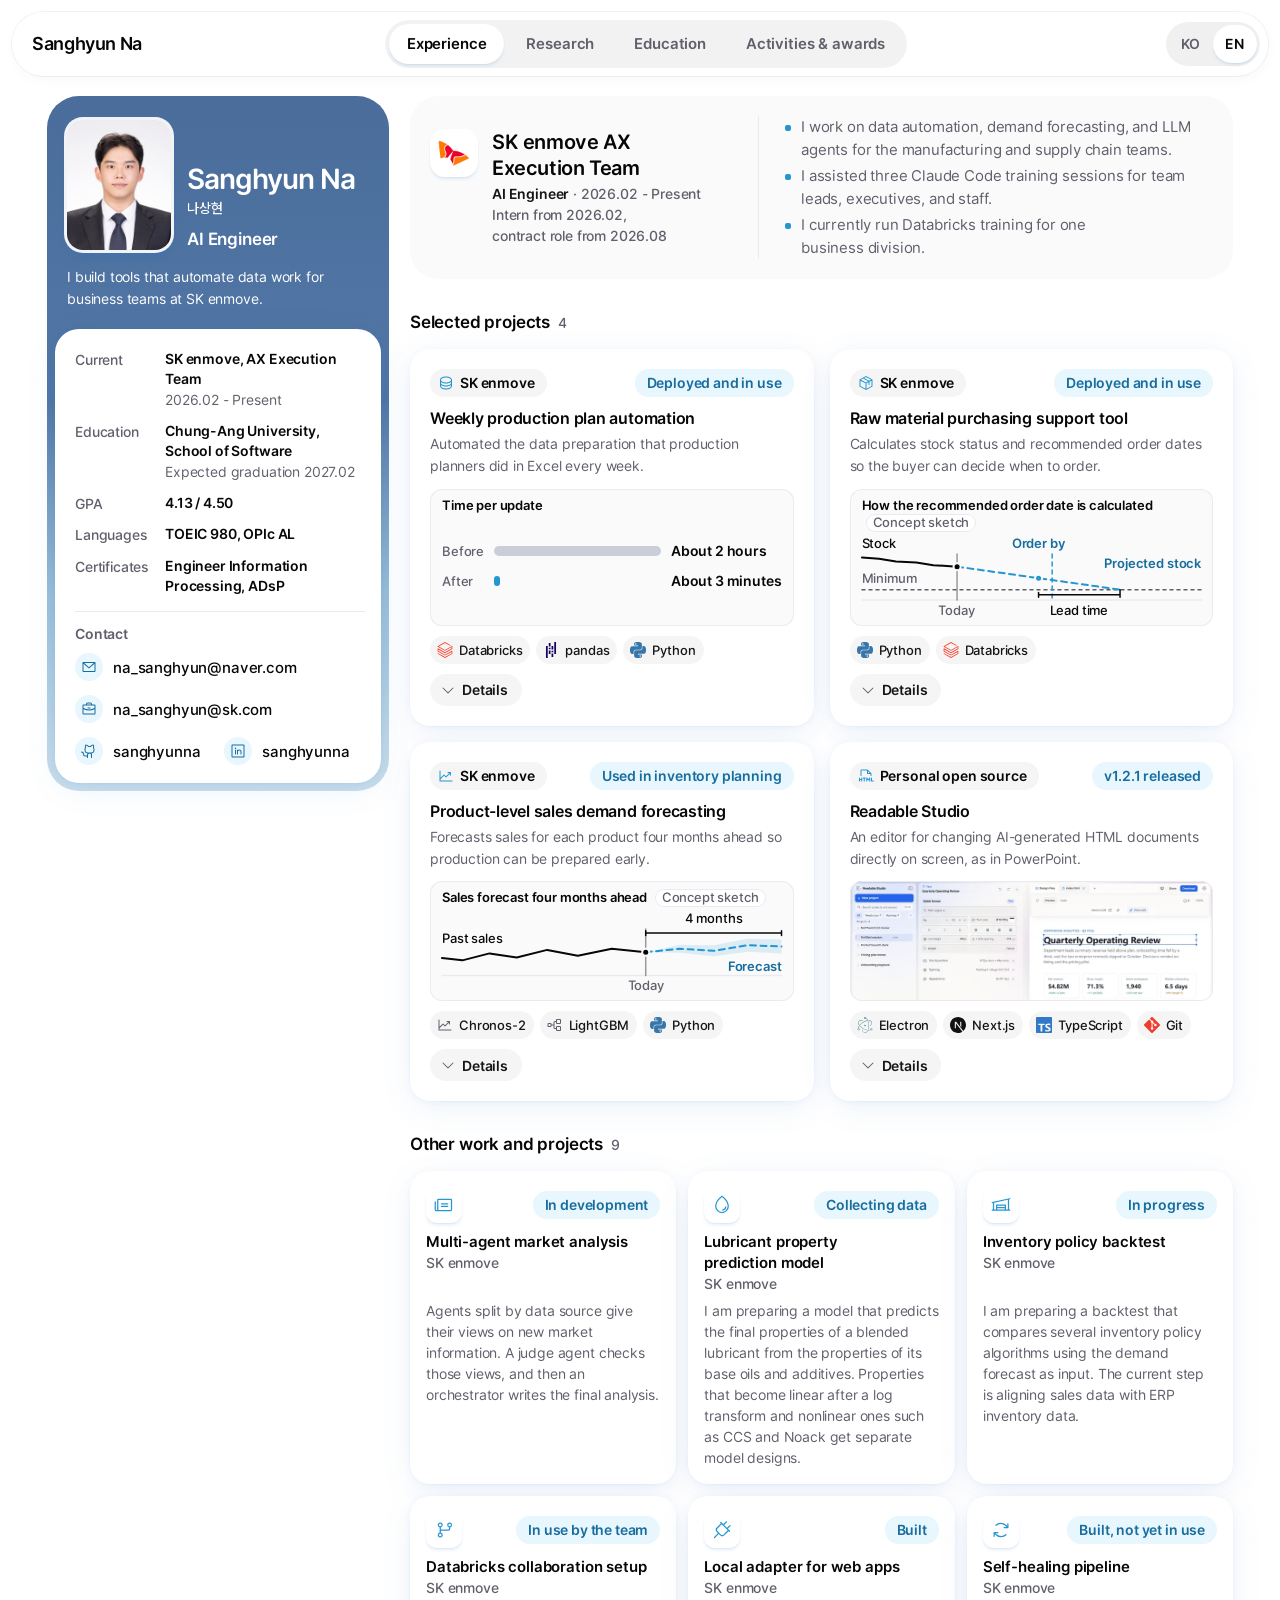
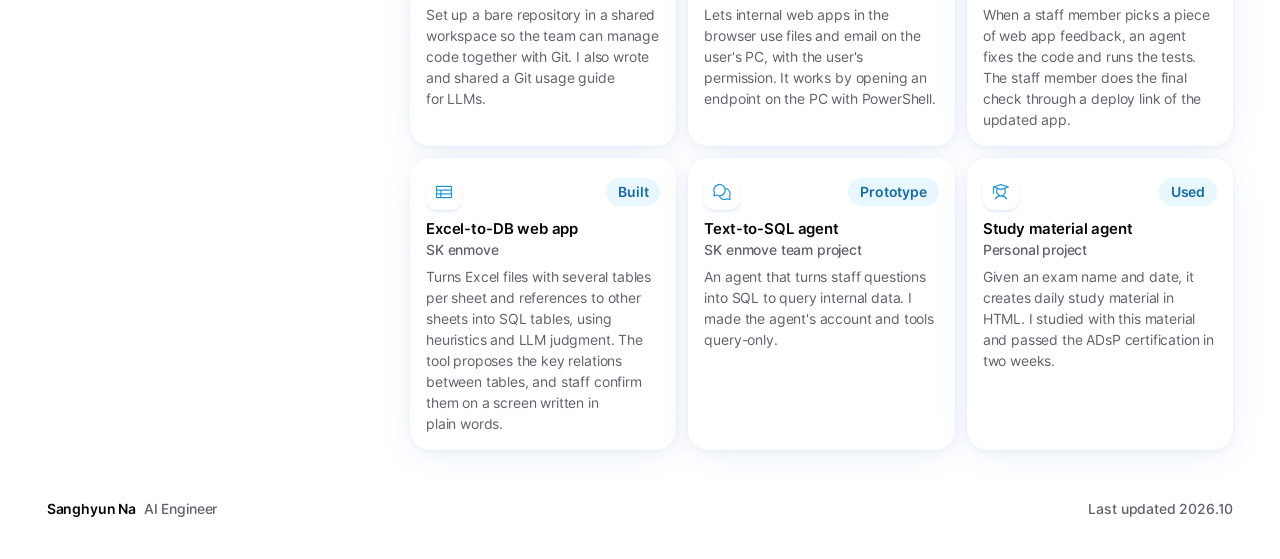
==== commit d5426689: "Restructure resume into profile rail and tabs" ====
--- a/en/index.html
+++ b/en/index.html
@@ -4,7 +4,7 @@
 <meta charset="utf-8">
 <meta name="viewport" content="width=device-width, initial-scale=1">
 <title>Sanghyun Na · AI Engineer</title>
-<meta name="description" content="Resume of Sanghyun Na, AI Engineer on the AX Execution Team at SK enmove. It covers experience, projects, research, skills, and education.">
+<meta name="description" content="Resume of Sanghyun Na, AI Engineer on the AX Execution Team at SK enmove. It covers experience, research, education and certificates, activities, and awards.">
 <meta name="theme-color" content="#ffffff">
 <link rel="canonical" href="https://sanghyunna.github.io/en/">
 <link rel="alternate" hreflang="ko" href="https://sanghyunna.github.io/">
@@ -12,7 +12,7 @@
 <link rel="alternate" hreflang="x-default" href="https://sanghyunna.github.io/">
 <meta property="og:type" content="profile">
 <meta property="og:title" content="Sanghyun Na · AI Engineer">
-<meta property="og:description" content="Resume of Sanghyun Na, AI Engineer on the AX Execution Team at SK enmove. It covers experience, projects, research, skills, and education.">
+<meta property="og:description" content="Resume of Sanghyun Na, AI Engineer on the AX Execution Team at SK enmove. It covers experience, research, education and certificates, activities, and awards.">
 <meta property="og:url" content="https://sanghyunna.github.io/en/">
 <meta property="og:image" content="https://sanghyunna.github.io/og-en.png">
 <meta property="og:image:width" content="1200">
@@ -28,282 +28,233 @@
 <link rel="preload" href="/fonts/open-runde/OpenRunde-Semibold.woff2" as="font" type="font/woff2" crossorigin>
 <link rel="stylesheet" href="/fonts/open-runde/open-runde.css">
 <link rel="stylesheet" href="/fonts/pretendard/pretendard-subset.css">
-<style>:root{color-scheme: light;--ink: #070709;--ink-2: #151515;--muted: #60606c;--faint: #868c98;--line: #ebebef;--bg: #ffffff;--card: #f5f5f5;--card-2: #fafafa;--paper: #ffffff;--accent: #2597d0;--accent-ink: #186d9f;--accent-tint: #c0eaff;--accent-wash: #e8f6fd;--frame: linear-gradient(180deg, #4a6d9b 0%, #5277a6 46%, #9abfda 74%, #cbdfec 100%);--frame-solid: #5277a6;--on-frame: #ffffff;--kind-edu: #9ab3cf;--kind-lab: #5fb2df;--kind-club: #9aa7e6;--kind-work: #1f3f73;--series-before: #c9ced8;--font-sans: 'Open Runde', 'Pretendard Variable', Pretendard, -apple-system, BlinkMacSystemFont, 'Apple SD Gothic Neo', 'Noto Sans KR', 'Segoe UI', sans-serif;--fs-display: clamp(3rem, 1.6rem + 6vw, 5rem);--fs-h2: clamp(2rem, 1.4rem + 2.4vw, 2.75rem);--fs-h3: clamp(1.375rem, 1.05rem + 1.2vw, 1.75rem);--fs-title: 1.25rem;--fs-lead: 1.125rem;--fs-body: 1rem;--fs-chip: 1.0625rem;--fs-sm: 0.875rem;--fs-xs: 0.8125rem;--lh-display: 0.92;--lh-h2: 1.12;--lh-h3: 1.22;--lh-text: 1.55;--ls-display: -0.04em;--ls-h2: -0.035em;--ls-h3: -0.03em;--ls-text: -0.01em;--page-pad: clamp(0.5rem, -0.6rem + 4.4vw, 3.25rem);--frame-inset: clamp(0.5rem, 0.35rem + 0.5vw, 0.75rem);--wrap: 82.625rem;--gap: clamp(0.75rem, 0.2rem + 2.2vw, 2.25rem);--card-pad: clamp(1.75rem, 1.3rem + 1.6vw, 2.5rem);--section-gap: clamp(6rem, 3.6rem + 9vw, 11rem);--head-gap: clamp(2rem, 1.4rem + 2.2vw, 3.25rem);--r-frame-top: 1.75rem;--r-frame: clamp(2rem, 1.4rem + 2vw, 3rem);--r-card: clamp(2rem, 1.4rem + 2vw, 3rem);--r-panel: 2.5rem;--r-sheet: 2rem;--r-paper: 1.125rem;--r-inset: 1rem;--r-tile: 0.75rem;--r-pill: 100px;--shadow-paper: 0 0.42px 2.1px -0.75px rgb(22 106 196 / 0.08), 0 1.6px 8px -1.5px rgb(22 106 196 / 0.08), 0 7px 35px -2.25px rgb(22 106 196 / 0.09);--shadow-lift: 0 0.42px 0.42px rgb(22 106 196 / 0.01), 0 1.6px 1.6px rgb(22 106 196 / 0.04), 0 7px 7px rgb(22 106 196 / 0.17);--shadow-chip: 0 1px 1px rgb(23 107 197 / 0.08), 0 3px 3px rgb(23 107 197 / 0.07);--shadow-sheet: 0 17px 37px rgb(16 55 132 / 0.04), 0 67px 67px rgb(16 55 132 / 0.03), 0 150px 90px rgb(16 55 132 / 0.02);--shadow-cta: inset 0 0 0 1.5px rgb(255 255 255 / 0.14), 0 1px 2px rgb(36 36 40 / 0.1), 0 3px 3px rgb(36 36 40 / 0.09), 0 10px 18px -8px rgb(36 36 40 / 0.35);--shadow-nav: 0.12px 0.48px 1.7px -1.5px rgb(82 82 82 / 0.08), 1px 4px 14px -3px rgb(82 82 82 / 0.06);--ease-out: cubic-bezier(0.16, 1, 0.3, 1);--dur: 400ms;--dur-fast: 180ms;--z-nav: 20;--z-skip: 30;}*, *::before, *::after{box-sizing: border-box;}*{margin: 0;}html{-webkit-text-size-adjust: 100%;text-size-adjust: 100%;scroll-behavior: smooth;scroll-padding-top: 6rem;scrollbar-color: #c9ced8 transparent;}@media (prefers-reduced-motion: reduce){html{scroll-behavior: auto;}}body{background: var(--bg);color: var(--ink);font-family: var(--font-sans);font-size: var(--fs-body);line-height: var(--lh-text);letter-spacing: var(--ls-text);font-synthesis: none;text-rendering: optimizeLegibility;-webkit-font-smoothing: antialiased;-moz-osx-font-smoothing: grayscale;word-break: keep-all;overflow-wrap: break-word;}:lang(en) body, body:lang(en){word-break: normal;}img, svg{display: block;max-width: 100%;}img{height: auto;}a{color: inherit;text-decoration-thickness: 1px;text-underline-offset: 0.2em;}button{font: inherit;color: inherit;}ul, ol{padding: 0;list-style: none;}strong{font-weight: 600;color: var(--ink);}::selection{background: var(--accent-tint);color: var(--ink);}:focus-visible{outline: 2px solid var(--accent-ink);outline-offset: 3px;border-radius: 6px;}input, textarea{caret-color: var(--accent-ink);}.vh{position: absolute !important;width: 1px;height: 1px;margin: -1px;padding: 0;overflow: hidden;clip: rect(0 0 0 0);white-space: nowrap;border: 0;}.skip{position: fixed;top: 0.75rem;left: 0.75rem;z-index: var(--z-skip);padding: 0.75rem 1.25rem;border-radius: var(--r-pill);background: var(--ink);color: #fff;font-weight: 600;text-decoration: none;transform: translateY(-200%);}.skip:focus{transform: none;}.sprite{display: none;}.icon{flex: none;width: 1.25rem;height: 1.25rem;fill: currentColor;}.icon--sm{width: 1rem;height: 1rem;}.icon--lg{width: 1.5rem;height: 1.5rem;}.wrap{width: 100%;max-width: var(--wrap);margin-inline: auto;padding-inline: var(--page-pad);}.section{padding-top: var(--section-gap);}.section__head{margin-bottom: var(--head-gap);text-align: center;}.h2{font-size: var(--fs-h2);font-weight: 600;line-height: var(--lh-h2);letter-spacing: var(--ls-h2);color: var(--ink-2);text-wrap: balance;}.h2__tile{display: inline-grid;place-items: center;width: 1.12em;height: 1.12em;margin-inline: 0.16em;vertical-align: -0.2em;border-radius: 0.26em;background: var(--paper);box-shadow: var(--shadow-lift);color: var(--accent);transform: rotate(-4deg);}.h2__tile .icon{width: 0.56em;height: 0.56em;}.h2__tile img{width: 0.7em;height: 0.7em;object-fit: contain;}.h3{font-size: var(--fs-h3);font-weight: 500;line-height: var(--lh-h3);letter-spacing: var(--ls-h3);color: var(--ink);text-wrap: balance;}.title{font-size: var(--fs-title);font-weight: 600;line-height: 1.4;letter-spacing: -0.01em;color: var(--ink);}.lead{font-size: var(--fs-lead);line-height: var(--lh-text);color: var(--muted);}.muted{color: var(--muted);}.meta{font-size: var(--fs-sm);font-weight: 500;line-height: 1.5;color: var(--muted);font-variant-numeric: tabular-nums;}.card{border-radius: var(--r-card);background: var(--card);padding: var(--card-pad);}.card--soft{background: var(--card-2);}.paper{border-radius: var(--r-paper);background: var(--paper);box-shadow: var(--shadow-paper);}.sheet{border-radius: var(--r-sheet);background: var(--paper);box-shadow: var(--shadow-sheet);}.chip{display: inline-flex;align-items: center;gap: 0.5rem;min-height: 2.5rem;padding: 0.5rem 1.125rem 0.5rem 1rem;border-radius: var(--r-pill);background: var(--paper);font-size: var(--fs-chip);font-weight: 600;line-height: 1.4;letter-spacing: -0.01em;color: var(--ink);white-space: nowrap;}.chip>.icon{color: var(--accent);}.chip>img{width: auto;height: 1.25rem;object-fit: contain;}.chip--float{min-height: 2.25rem;padding: 0.375rem 1.125rem 0.375rem 0.875rem;border-radius: 2rem;box-shadow: var(--shadow-chip);}.status{display: inline-flex;align-items: center;min-height: 1.75rem;padding: 0.125rem 0.75rem;border-radius: var(--r-pill);background: var(--accent-wash);color: var(--accent-ink);font-size: var(--fs-sm);font-weight: 600;line-height: 1.4;white-space: nowrap;}.btn{display: inline-flex;align-items: center;justify-content: center;gap: 0.5rem;min-height: 3rem;padding: 0.75rem 1.5rem;border: 0;border-radius: var(--r-pill);font-size: var(--fs-chip);font-weight: 600;line-height: 1.4;letter-spacing: -0.01em;text-decoration: none;white-space: nowrap;cursor: pointer;transition: background-color var(--dur-fast) ease-out, transform var(--dur-fast) var(--ease-out), box-shadow var(--dur-fast) ease-out;}.btn:active{transform: scale(0.98);}.btn--dark{background: var(--ink);color: #fff;box-shadow: var(--shadow-cta);}.btn--dark:hover{background: #23232a;}.btn--light{background: var(--paper);color: var(--ink);}.btn--light:hover{background: #f0f1f4;}.btn--glass{background: rgb(0 0 0 / 0.12);color: var(--on-frame);box-shadow: inset 0 0 0 1px rgb(255 255 255 / 0.4);}.btn--glass:hover{background: rgb(0 0 0 / 0.2);}.tile{display: inline-grid;flex: none;place-items: center;width: var(--tile, 3.25rem);height: var(--tile, 3.25rem);border-radius: calc(var(--tile, 3.25rem) * 0.3);background: var(--paper);box-shadow: var(--shadow-chip);color: var(--accent);overflow: hidden;}.tile>img{width: 68%;height: 68%;object-fit: contain;}.tile--wide>img{width: 80%;}.tile--round{border-radius: 50%;}.tile--round>img.tile__fill{width: 100%;height: 100%;}.ph{position: relative;display: grid;place-content: center;justify-items: center;gap: 0.5rem;aspect-ratio: 16 / 10;padding: 1rem;border-radius: var(--r-paper);background: repeating-linear-gradient(135deg, rgb(37 151 208 / 0.035) 0 10px, transparent 10px 20px), var(--paper);box-shadow: var(--shadow-paper);color: var(--muted);text-align: center;}.ph::before{content: '';position: absolute;inset: 0.625rem;border: 1.5px dashed #d3d9e3;border-radius: calc(var(--r-paper) - 0.5rem);pointer-events: none;}.ph>.icon{width: 1.75rem;height: 1.75rem;color: var(--accent);}.ph__label{font-size: var(--fs-sm);font-weight: 500;line-height: 1.4;}.tags{display: flex;flex-wrap: wrap;gap: 0.5rem;}.tag{display: inline-flex;align-items: center;gap: 0.375rem;min-height: 2rem;padding: 0.25rem 0.75rem 0.25rem 0.625rem;border-radius: var(--r-pill);background: var(--paper);font-size: var(--fs-sm);font-weight: 500;line-height: 1.4;color: var(--ink-2);white-space: nowrap;}.tag>svg{width: 1rem;height: 1rem;fill: currentColor;}.tag>svg.tag__ph{color: var(--muted);}.points{display: grid;gap: 0.625rem;}.points>li{position: relative;padding-left: 1.125rem;font-size: var(--fs-body);line-height: var(--lh-text);color: var(--muted);}.points>li::before{content: '';position: absolute;left: 0.125rem;top: 0.68em;width: 0.375rem;height: 0.375rem;border-radius: 2px;background: var(--accent);}.grid-2{display: grid;grid-template-columns: repeat(2, minmax(0, 1fr));gap: var(--gap);}.grid-3{display: grid;grid-template-columns: repeat(3, minmax(0, 1fr));gap: var(--gap);}@media (max-width: 63.99rem){.grid-3{grid-template-columns: repeat(2, minmax(0, 1fr));}}@media (max-width: 47.99rem){.grid-2, .grid-3{grid-template-columns: minmax(0, 1fr);}}@media print{:root{--section-gap: 1.75rem;--head-gap: 0.75rem;--card-pad: 1rem;}body{font-size: 10.5pt;}.nav, .skip, .ph, .btn, .hero__papers{display: none !important;}.card, .paper, .sheet{box-shadow: none !important;break-inside: avoid;}.section__head{text-align: left;}.h2__tile{display: none;}body .hero__title, body .hero__role, body .hero__lede, body .ct__title, body .ct__text{color: var(--ink);}body .ct__frame{padding: 1rem 0;background: none;}a{text-decoration: none;}}@media (prefers-reduced-motion: reduce){*, *::before, *::after{animation: none !important;transition: none !important;}.btn:active{transform: none;}}.nav{position: fixed;top: var(--frame-inset);left: var(--frame-inset);right: var(--frame-inset);z-index: var(--z-nav);pointer-events: none;}.nav__bar{position: relative;display: flex;align-items: center;gap: 0.75rem;height: 4rem;padding: 0.5rem 0.5rem 0.5rem 1.25rem;border-radius: 120px;pointer-events: auto;transition: background-color var(--dur) ease-out, box-shadow var(--dur) ease-out, color var(--dur) ease-out, backdrop-filter var(--dur) ease-out;}.nav[data-state='solid'] .nav__bar{background: rgb(255 255 255 / 0.84);-webkit-backdrop-filter: blur(10px) saturate(1.4);backdrop-filter: blur(10px) saturate(1.4);box-shadow: var(--shadow-nav);color: var(--ink);}.nav[data-state='over'] .nav__bar{background: transparent;color: var(--on-frame);}.nav__brand{display: flex;align-items: center;min-width: 2.75rem;min-height: 2.75rem;margin-right: auto;font-size: 1.1875rem;font-weight: 600;letter-spacing: -0.02em;text-decoration: none;white-space: nowrap;}.nav__links{position: absolute;left: 50%;display: flex;gap: 0.25rem;transform: translateX(-50%);}.nav__link{padding: 0.5rem 0.75rem;border-radius: var(--r-pill);font-size: 0.9375rem;font-weight: 500;text-decoration: none;white-space: nowrap;transition: color var(--dur-fast) ease-out, background-color var(--dur-fast) ease-out;}.nav[data-state='solid'] .nav__link{color: var(--muted);}.nav[data-state='solid'] .nav__link:hover{color: var(--ink);background: rgb(7 7 9 / 0.04);}.nav[data-state='over'] .nav__link{color: var(--on-frame);}.nav[data-state='over'] .nav__link:hover{color: #fff;background: rgb(255 255 255 / 0.12);}.nav__end{display: flex;align-items: center;gap: 0.5rem;}.lang{display: inline-flex;padding: 0.1875rem;border-radius: var(--r-pill);transition: background-color var(--dur) ease-out;}.nav[data-state='solid'] .lang, .footer .lang{background: rgb(7 7 9 / 0.06);}.nav[data-state='over'] .lang{background: rgb(0 0 0 / 0.12);}.nav[data-state='over'] .lang__opt{opacity: 1;}.lang__opt{position: relative;display: inline-grid;place-items: center;min-width: 2.75rem;height: 2.375rem;padding-inline: 0.625rem;border-radius: var(--r-pill);font-size: 0.875rem;font-weight: 600;letter-spacing: 0.01em;text-decoration: none;color: inherit;opacity: 0.78;}.lang__opt::after{content: '';position: absolute;inset: -0.1875rem 0;}.lang__opt:hover{opacity: 1;}.lang__opt[aria-current='page']{opacity: 1;background: var(--paper);color: var(--ink);box-shadow: var(--shadow-chip);}.nav__cta{min-height: 3rem;padding: 0.625rem 1.25rem 0.625rem 1rem;}.nav[data-state='solid'] .nav__cta{background: var(--ink);color: #fff;box-shadow: var(--shadow-cta);}.nav[data-state='solid'] .nav__cta:hover{background: #23232a;}.nav[data-state='over'] .nav__cta{background: var(--paper);color: var(--ink);}.nav[data-state='over'] .nav__cta:hover{background: #f0f1f4;}.nav__cta-short{display: none;}.nav__mobile{display: none;}.nav__toggle{display: grid;place-items: center;width: 2.75rem;height: 2.75rem;border-radius: var(--r-pill);list-style: none;cursor: pointer;}.nav__toggle::-webkit-details-marker{display: none;}.nav__panel{position: absolute;top: calc(100% + 0.5rem);left: 0;right: 0;display: grid;gap: 0.25rem;padding: 1rem;border-radius: var(--r-paper);background: var(--paper);color: var(--ink);box-shadow: var(--shadow-paper);}.nav__mobile:not([open]) .nav__panel{display: none;}.nav .nav__panel .nav__link{display: flex;align-items: center;min-height: 2.75rem;color: var(--ink-2);}.nav .nav__panel .nav__link:hover{background: var(--card);}.nav[data-state='over'] :focus-visible{outline-color: var(--on-frame);}.nav .nav__panel :focus-visible{outline-color: var(--accent-ink);}@media (max-width: 63.99rem){.nav__links{display: none;}.nav__mobile{display: block;}}@media (max-width: 47.99rem){.nav__bar{height: 3.75rem;padding: 0.375rem 0.375rem 0.375rem 1rem;gap: 0.375rem;}.nav__brand{font-size: 1.0625rem;}.lang__opt{min-width: 2.75rem;height: 2.75rem;}.lang__opt::after{inset: 0;}.nav__cta{min-height: 2.75rem;min-width: 2.75rem;padding: 0.5rem;}.nav__cta-long{display: none;}.nav__cta-short{display: none;}}.hero__frame{position: relative;display: flex;flex-direction: column;margin: var(--frame-inset);padding-top: 7.5rem;border-radius: var(--r-frame-top) var(--r-frame-top) var(--r-frame) var(--r-frame);background: var(--frame-solid) var(--frame);color: var(--on-frame);text-align: center;overflow: hidden;}.hero__sentinel{position: absolute;left: 0;top: 1.5rem;width: 1px;height: 1px;pointer-events: none;}.hero__title{font-size: var(--fs-display);font-weight: 600;line-height: var(--lh-display);letter-spacing: var(--ls-display);}.hero__role{margin-top: 1rem;font-size: var(--fs-title);font-weight: 600;}.hero__lede{max-width: 36rem;margin: 0.75rem auto 0;font-size: var(--fs-lead);line-height: 1.6;text-wrap: balance;}.hero__actions{display: flex;flex-wrap: wrap;justify-content: center;gap: 0.75rem;margin-top: 2rem;}.hero__papers{--photo: 7.5rem;display: grid;}.hero__paper{--tx: 0rem;--ty: 0rem;--rot: 0deg;position: relative;display: grid;gap: 0.75rem;padding: 1.75rem 1.25rem 2.5rem;color: var(--ink);text-align: left;transform: translate(var(--tx), var(--ty)) rotate(var(--rot));}.hero__label{position: absolute;top: 0;left: 1.25rem;font-size: 0.9375rem;color: var(--ink-2);transform: translateY(-50%);}.hero__paper-title{font-size: var(--fs-chip);font-weight: 600;line-height: 1.4;color: var(--ink);}.hero__paper--work{grid-template-columns: auto minmax(0, 1fr);align-items: start;padding-top: 4.5rem;}.hero__photo{position: absolute;top: 0;left: 72%;width: var(--photo);height: var(--photo);padding: 0.75rem;border-radius: 50%;box-shadow: 0 0 0 4px var(--paper), var(--shadow-lift);object-fit: cover;transform: translate(-50%, -50%);}.hero__photo::before{inset: 0.375rem;border-radius: 50%;}.hero__photo>.icon{width: 1.25rem;height: 1.25rem;}.hero__photo .ph__label{display: block;max-width: 5.5rem;font-size: var(--fs-xs);line-height: 1.3;text-wrap: balance;}@media (min-width: 48rem){.hero__frame{min-height: min(58rem, calc(100vh - 2 * var(--frame-inset)));min-height: min(58rem, calc(100svh - 2 * var(--frame-inset)));}.hero__papers{--side: 17rem;--tuck: 2.5rem;grid-template-columns: minmax(0, 1fr) clamp(18rem, 100% - 2 * (var(--side) - var(--tuck)), 21rem) minmax(0, 1fr);align-items: end;align-content: end;min-height: 17rem;margin-top: auto;padding: 4rem var(--page-pad) 3rem;}.hero__paper{grid-row: 1;}.hero__paper--work{--ty: -0.5rem;grid-column: 2;z-index: 2;}.hero__paper--edu, .hero__paper--lab{width: min(var(--side), 100% + var(--tuck));}.hero__paper--edu{--tx: var(--tuck);--ty: 1.25rem;--rot: -6deg;grid-column: 1;justify-self: end;padding-right: calc(1.25rem + var(--tuck));}.hero__paper--lab{--tx: calc(-1 * var(--tuck));--ty: 1.5rem;--rot: 5deg;grid-column: 3;justify-self: start;padding-left: calc(1.25rem + var(--tuck));}.hero__paper--lab .hero__label{left: calc(1.25rem + var(--tuck));}}@media (max-width: 47.99rem){.hero__frame{padding-top: 6rem;}.hero__papers{grid-template-columns: repeat(2, minmax(0, 1fr));gap: 1.5rem 0.75rem;width: calc(100% - 2rem);max-width: 24rem;margin: 3.25rem auto 0;padding-bottom: 2rem;}.hero__paper{padding: 1.25rem 0.875rem;gap: 0.625rem;}.hero__paper--work{grid-column: 1 / -1;grid-row: 1;margin-top: 0;padding: 3rem 1.25rem 1.25rem;}.hero__paper--edu{grid-column: 1;grid-row: 2;--rot: -2deg;}.hero__paper--lab{grid-column: 2;grid-row: 2;--rot: 2deg;}.hero__paper--edu>.tile, .hero__paper--lab>.tile{width: 2.25rem;height: 2.25rem;}.hero__paper--edu .hero__paper-title, .hero__paper--lab .hero__paper-title{font-size: 0.9375rem;}.hero__paper--edu .hero__paper-line, .hero__paper--lab .hero__paper-line{font-size: var(--fs-xs);}.hero__label{left: 0.875rem;font-size: var(--fs-sm);padding-inline: 0.75rem;gap: 0.375rem;}.hero__paper--work .hero__label{left: auto;right: 1rem;}.hero__photo{left: 4.25rem;width: 5.5rem;height: 5.5rem;padding: 0.5rem;gap: 0.125rem;}.hero__photo .ph__label{display: block;max-width: 4.5rem;overflow: visible;line-height: 1.2;-webkit-line-clamp: unset;line-clamp: unset;}.hero__role{margin-top: 0.75rem;}.hero__lede{font-size: 1rem;}.hero__actions{margin-top: 1.5rem;}.hero__actions .btn{font-size: var(--fs-body);padding-inline: 1.25rem;}:lang(en) .hero__title{font-size: clamp(2.25rem, 10.3vw, 3rem);}}@media (min-width: 48rem) and (max-height: 50rem){.hero__frame{padding-top: 6rem;}.hero__title{font-size: 3.75rem;}.hero__actions{margin-top: 1.5rem;}.hero__papers{padding-top: 2.75rem;padding-bottom: 2.5rem;}}@media (prefers-reduced-motion: no-preference){.hero__paper{animation: hero-rise 900ms var(--ease-out) both;}.hero__paper--work{animation-delay: 60ms;}.hero__paper--edu{animation-delay: 140ms;}.hero__paper--lab{animation-delay: 220ms;}@keyframes hero-rise{from{transform: translateY(2.5rem) rotate(0deg);}to{transform: translate(var(--tx), var(--ty)) rotate(var(--rot));}}}@media print{.hero__frame{min-height: 0;margin: 0;padding-top: 0;border-radius: 0;background: none;color: var(--ink);}}.tl__legend{display: flex;flex-wrap: wrap;gap: 0.5rem 1.25rem;margin-bottom: 1.5rem;}.tl__key{display: inline-flex;align-items: center;gap: 0.5rem;}.tl__swatch{flex: none;width: 0.75rem;height: 0.75rem;border-radius: 0.25rem;}.tl__swatch--edu, .tl__bar--edu{background: var(--kind-edu);}.tl__swatch--lab, .tl__bar--lab{background: var(--kind-lab);}.tl__swatch--club, .tl__bar--club{background: var(--kind-club);}.tl__swatch--work, .tl__bar--work{background: var(--kind-work);}.tl__rows{--tl-gap: 0.25rem;display: grid;row-gap: var(--tl-gap);}.tl__axis, .tl__row{display: grid;grid-template-columns: 19rem 1fr;column-gap: 1.5rem;}.tl__label{display: flex;align-items: center;gap: 0.75rem;min-width: 0;}.tl__label>div{min-width: 0;}.tl__name{font-size: var(--fs-body);font-weight: 600;line-height: 1.3;color: var(--ink);}.tl__sub{line-height: 1.4;}.tl__period{white-space: nowrap;}.tl__track{position: relative;min-height: 2.75rem;background: repeating-linear-gradient(to right, var(--line) 0 1px, transparent 1px calc(100% / var(--years)));}.tl__row>.tl__track::before{content: '';position: absolute;inset: auto 0 100%;height: var(--tl-gap);background: inherit;}.tl__row>.tl__track::after{content: '';position: absolute;top: calc(-1 * var(--tl-gap));bottom: 0;left: calc(var(--now) - 0.75px);width: 1.5px;background: var(--ink);opacity: 0.4;}.tl__bar{position: absolute;top: 50%;left: var(--s);width: calc(var(--e) - var(--s));min-width: 0.75rem;height: 1.25rem;border-radius: var(--r-pill);transform: translateY(-50%);}.tl__bar--edu{opacity: 0.9;}.tl__bar--ongoing{-webkit-mask-image: linear-gradient(to right, var(--ink) calc(100% - min(1.5rem, 50%)), transparent);mask-image: linear-gradient(to right, var(--ink) calc(100% - min(1.5rem, 50%)), transparent);}.tl__axis>.tl__track{min-height: 3.25rem;}.tl__year{position: absolute;top: 0;left: var(--x);padding-left: 0.375rem;font-size: var(--fs-xs);font-weight: 500;line-height: 1.25rem;color: var(--muted);font-variant-numeric: tabular-nums;white-space: nowrap;}.tl__year-short{display: none;}.tl__now{position: absolute;bottom: 0;left: var(--now);padding: 0.125rem 0.625rem;border-radius: var(--r-pill);background: var(--ink);color: var(--on-frame);font-size: var(--fs-xs);font-weight: 600;line-height: 1.25rem;white-space: nowrap;transform: translateX(-50%);}@media (max-width: 63.99rem){.tl__bar{height: 0.875rem;}}@media (max-width: 47.99rem){.tl__legend{margin-bottom: 1.25rem;}.tl__rows{--tl-gap: 0px;row-gap: 1.25rem;}.tl__axis, .tl__row{grid-template-columns: minmax(0, 1fr);row-gap: 0.5rem;}.tl__axis>.tl__label{display: none;}.tl__track{min-height: 1.75rem;}.tl__year{padding-left: 0.25rem;}.tl__year-full{display: none;}.tl__year-short{display: inline;}}@media print{.tl__legend, .tl__rows{-webkit-print-color-adjust: exact;print-color-adjust: exact;}}.emp{display: grid;grid-template-columns: 1.15fr 0.85fr;gap: var(--gap);align-items: center;}.emp__title{margin-top: 1.25rem;}.emp__period{margin-top: 0.5rem;}.emp .points{margin-top: 1.5rem;}.emp .points>li{font-size: 1.0625rem;}.emp__visual{position: relative;min-height: 15rem;}.emp__paper{position: absolute;top: 50%;left: 50%;width: min(80%, 21rem);}.emp__paper--front{display: grid;place-items: center;padding: clamp(1.25rem, 8%, 2.5rem) clamp(1rem, 6.5%, 2rem);transform: translate(-45%, -46%) rotate(3deg);}.emp__paper--front>img{width: 62%;}.emp__paper--back{aspect-ratio: 2;width: min(56%, 14.7rem);transform: translate(-90%, -54%) rotate(-5deg);}.proj{display: flex;flex-direction: column;}.proj__top{display: flex;flex-wrap: wrap;align-items: center;gap: 0.5rem;}.proj__title{margin-top: 1.25rem;}.proj__summary{margin-top: 0.5rem;}.proj__stage{position: relative;display: grid;margin-block: 1.75rem;}.proj .points{margin-top: 0;}.proj .tags{margin-top: 1.25rem;}.proj__link{align-self: flex-start;margin-top: 1.25rem;}.proj__shot{width: 92%;margin-inline: auto;overflow: hidden;transform: rotate(-2deg);}.proj__shot>img{width: 100%;}.proj__ph, .proj__stage>img{transform: rotate(-1.5deg);}.proj__chart{transform: rotate(1deg);}@media (max-width: 63.99rem){.proj__stage{justify-items: center;}.proj__ph, .proj__stage>img{width: min(100%, 30rem);justify-self: start;}.proj__chart{width: min(100%, 30rem);justify-self: end;margin-top: -1.5rem;padding: 1rem 1.125rem 1.125rem;z-index: 1;}}@media (min-width: 64rem){.proj__stage{min-height: 17.5rem;}.proj__ph, .proj__stage>img{grid-area: 1 / 1;align-self: start;justify-self: start;width: 74%;transform: rotate(-3deg);}.proj__chart{grid-area: 1 / 1;align-self: start;justify-self: end;width: max(64%, 17.5rem);margin-top: 4rem;padding: 1rem 1.125rem 1.125rem;z-index: 1;transform: rotate(2.5deg);}.proj .proj__ph{place-content: start;justify-items: start;padding: 1.125rem;text-align: left;}.proj .proj__ph>.icon{width: 1.25rem;height: 1.25rem;}.proj .proj__ph>.ph__label{font-size: var(--fs-xs);}}@media (prefers-reduced-motion: no-preference) and (pointer: fine){.proj__ph, .proj__stage>img, .proj__chart, .proj__shot{transition: transform var(--dur) var(--ease-out);}.proj:hover .proj__chart, .proj:focus-within .proj__chart, .proj:hover .proj__shot, .proj:focus-within .proj__shot{transform: rotate(0deg) translateY(-4px);}.proj:hover .proj__ph, .proj:focus-within .proj__ph, .proj:hover .proj__stage>img, .proj:focus-within .proj__stage>img{transform: rotate(-1deg);}}.more__top{display: flex;flex-wrap: wrap;align-items: flex-start;justify-content: space-between;gap: 0.5rem;}.more__title{margin-top: 2rem;}.more__title + .meta{margin-top: 0.25rem;}.more__text{margin-top: 0.75rem;font-size: var(--fs-body);line-height: 1.6;color: var(--muted);}.chart__head{display: flex;flex-wrap: wrap;align-items: baseline;justify-content: space-between;gap: 0.25rem 0.75rem;}.chart__title{font-size: 0.9375rem;font-weight: 600;line-height: 1.4;color: var(--ink);}.chart__tag{font-size: var(--fs-xs);font-weight: 500;line-height: 1.4;color: var(--muted);white-space: nowrap;}.chart__plot{position: relative;aspect-ratio: 5 / 3;margin-top: 1.625rem;margin-bottom: 1.625rem;}.chart__svg{position: absolute;inset: 0;width: 100%;height: 100%;overflow: visible;}.chart__svg :is(path, polyline){fill: none;stroke-linecap: round;stroke-linejoin: round;}.chart__axis{stroke: var(--line);stroke-width: 1.5;}.chart__solid{stroke: var(--ink);stroke-width: 2;}.chart__dash{stroke: var(--accent);stroke-width: 2;stroke-dasharray: 6 4.5;}.chart__min{stroke: var(--muted);stroke-width: 1.5;stroke-dasharray: 3 4;}.chart__rule{stroke: var(--ink);stroke-width: 1.5;stroke-opacity: 0.4;}.chart__mark{stroke: var(--accent);stroke-width: 1.5;stroke-dasharray: 4 4;}.chart__bracket{stroke: var(--ink);stroke-width: 1.5;}.chart__band{fill: var(--accent);fill-opacity: 0.14;stroke: none;}.chart__halo{stroke: var(--paper);stroke-width: 9;}.chart__dot{stroke: var(--ink);stroke-width: 5;}.chart__dot--accent{stroke: var(--accent);}.chart__label{position: absolute;left: var(--x);top: var(--y);font-size: var(--fs-xs);font-weight: 500;line-height: 1.35;color: var(--muted);white-space: nowrap;}.chart__label--ink{color: var(--ink);}.chart__label--accent{color: var(--accent-ink);font-weight: 600;}.chart__label--ne, .chart__label--sw{white-space: normal;}.chart__label--ne{transform: translateY(-100%);padding-bottom: 0.25rem;}.chart__label--n{transform: translate(-50%, -100%);padding-bottom: 0.25rem;}.chart__label--s{transform: translateX(-50%);padding-top: 0.25rem;}.chart__label--sw{left: auto;right: calc(100% - var(--x));}.chart-bars{display: grid;grid-template-columns: max-content 1fr max-content;gap: 0.625rem 0.75rem;margin-top: 1.125rem;align-items: center;}.chart-bars__row{display: grid;grid-template-columns: max-content 1fr max-content;column-gap: 0.75rem;align-items: center;}@supports (grid-template-columns: subgrid){.chart-bars__row{grid-column: 1 / -1;grid-template-columns: subgrid;column-gap: 0;}}.chart-bars__label{font-size: var(--fs-sm);font-weight: 500;color: var(--muted);white-space: nowrap;}.chart-bars__track{display: flex;align-items: center;min-width: 0;}.chart-bars__bar{width: var(--v);min-width: 6px;height: 0.75rem;border-radius: var(--r-pill);background: var(--series-before);}.chart-bars__row:last-child .chart-bars__bar{background: var(--accent);}.chart-bars__value{font-size: 0.9375rem;font-weight: 600;color: var(--ink);font-variant-numeric: tabular-nums;white-space: nowrap;}@media (max-width: 47.99rem){.emp{grid-template-columns: 1fr;}.emp__visual{min-height: 12rem;}}.rs{display: flex;flex-direction: column;}.rs__grid{margin-top: var(--gap);}.rs>.chip{align-self: flex-start;max-width: 100%;white-space: normal;}.rs>.chip>img{flex: none;}.rs__when{margin-top: 0.75rem;}.rs>.h3{margin-top: 1rem;}.rs__summary{margin-top: 0.5rem;}.rs>.points{margin-top: 1.5rem;}.rs>.tags{margin-top: 1.25rem;}.rs__visual{container-type: inline-size;display: grid;grid-template-columns: minmax(0, 1fr);align-content: center;flex: 1 0 auto;margin-top: 1.5rem;}.rs__pair-row{display: flex;justify-content: center;gap: 0.75rem;padding-block: 0.25rem;}.rs__pair-item{padding: 1.25rem 1.5rem;font-size: 1.375rem;font-weight: 600;line-height: 1.3;letter-spacing: -0.02em;color: var(--ink);text-align: center;text-wrap: balance;transform: rotate(-3deg);}.rs__pair-item:nth-child(even){transform: rotate(3deg);}.rs__pair-cap{margin-top: 0.875rem;font-size: 0.9375rem;line-height: 1.5;color: var(--muted);text-align: center;}.rs__results{display: grid;grid-template-columns: repeat(auto-fit, minmax(min(100%, 11rem), 1fr));gap: 0.75rem;margin-top: 1.25rem;}.rs__result{display: grid;align-content: start;gap: 0.125rem;padding: 1rem 1.25rem;}.rs__result-value{font-size: 1.75rem;font-weight: 600;line-height: 1.2;letter-spacing: -0.02em;color: var(--ink);font-variant-numeric: tabular-nums;}.rs__result-label{font-size: var(--fs-sm);line-height: 1.45;color: var(--muted);}.rs__fig{margin-top: 1.25rem;}img.rs__fig{width: 100%;border-radius: var(--r-paper);box-shadow: var(--shadow-paper);}.rs__chart{width: min(100%, 23rem);padding: 1rem 1.125rem;}.rs__chart-head{display: flex;align-items: baseline;justify-content: space-between;gap: 0.75rem;}.rs__chart-title{font-size: 0.9375rem;font-weight: 600;line-height: 1.4;color: var(--ink);}.rs__chart-tag{font-size: var(--fs-xs);line-height: 1.4;color: var(--muted);}.rs__chart-box{position: relative;aspect-ratio: 5 / 3;margin-top: 0.625rem;border-left: 1px solid var(--line);border-bottom: 1px solid var(--line);}.rs__chart-box>svg{position: absolute;inset: 0;width: 100%;height: 100%;overflow: visible;}.rs__line{fill: none;stroke-width: 2px;stroke-linecap: round;stroke-linejoin: round;}.rs__line--high{stroke: var(--faint);stroke-dasharray: 4 6;}.rs__line--low{stroke: var(--accent);}.rs__chart-x{margin-top: 0.375rem;font-size: var(--fs-xs);line-height: 1.4;color: var(--muted);text-align: right;}.rs__legend{display: flex;flex-wrap: wrap;gap: 0.375rem 1.25rem;margin-top: 0.625rem;}.rs__key{display: inline-flex;align-items: center;gap: 0.5rem;font-size: var(--fs-sm);line-height: 1.4;color: var(--muted);}.rs__swatch{flex: none;width: 1.5rem;border-top: 2px solid var(--accent);}.rs__swatch--high{border-top-style: dashed;border-top-color: var(--faint);}.rs__step{position: relative;display: flex;align-items: center;gap: 0.75rem;padding: 0.875rem 1rem;}.rs__step + .rs__step{margin-top: 2rem;}.rs__step:last-child{background: var(--accent-wash);}.rs__step-label{font-size: 0.9375rem;font-weight: 600;line-height: 1.4;color: var(--ink);}.rs__step:last-child>.rs__step-label{color: var(--accent-ink);}.rs__step>.icon{position: absolute;top: -1.625rem;left: 1.625rem;color: var(--muted);transform: rotate(90deg);}@media (max-width: 63.99rem){.rs>.chip{font-size: 0.9375rem;}}@media (min-width: 48rem){.rs--wide{display: grid;grid-template-columns: repeat(2, minmax(0, 1fr));grid-template-rows: repeat(5, auto) 1fr;column-gap: var(--gap);align-items: start;}.rs--wide>*{grid-column: 1;}.rs--wide>.chip{justify-self: start;}.rs--wide>.rs__visual{grid-column: 2;grid-row: 1 / -1;margin-top: 0;}}.sk .tags{gap: 0.625rem;margin-top: 1.5rem;}.sk .tag{min-height: 2.75rem;padding: 0.375rem 1rem 0.375rem 0.75rem;font-size: 0.9375rem;box-shadow: var(--shadow-chip);}.sk .tag>svg{width: 1.25rem;height: 1.25rem;}.edu{position: relative;}.edu>.h3{margin-top: 1.5rem;}.edu>.lead{margin-top: 0.25rem;}.edu>.meta{margin-top: 0.5rem;}.edu__deco{display: none;}@media (min-width: 64rem){.edu{--edu-emblem: clamp(6rem, 1.075rem + 7.7vw, 8rem);}.edu>.h3, .edu>.lead, .edu>.meta{max-width: calc(100% - var(--edu-emblem) - 4.5rem);}.edu__deco{position: absolute;right: var(--card-pad);bottom: var(--card-pad);display: block;padding: 1.25rem;transform: rotate(4deg);}.edu__deco>img{width: var(--edu-emblem);}}.edu__certs{container-type: inline-size;display: grid;}.edu__cert-list{display: grid;grid-template-columns: repeat(auto-fit, minmax(9.5rem, 1fr));gap: 0.75rem;}.edu__cert{display: flex;flex-direction: column;justify-content: space-between;padding: 1.5rem;}.edu__cert-value{font-size: 2.75rem;font-weight: 600;line-height: 1.1;letter-spacing: var(--ls-display);color: var(--ink);font-variant-numeric: tabular-nums;white-space: nowrap;}.edu__cert-name{margin-top: 0.25rem;font-size: 0.9375rem;font-weight: 500;line-height: 1.4;color: var(--muted);}@container (min-width: 30rem){.edu__cert-value{font-size: min(2.75rem, 8.6cqi);}}@container (max-width: 29.99rem){.edu__cert-list{grid-template-columns: minmax(0, 1fr);}.edu__cert{flex-direction: row;align-items: center;gap: 1rem;}.edu__cert-name{margin-top: 0;text-align: right;}}.act__org{margin-top: 1.75rem;}.act>.meta{margin-top: 0.25rem;}.act>.points{margin-top: 1rem;}@media (min-width: 48rem) and (max-width: 63.99rem){.act:first-child{grid-column: 1 / -1;}}.aw{padding: 3.5rem var(--card-pad) var(--card-pad);}.aw__grid{row-gap: 3.5rem;}.aw__item{position: relative;padding: 3.25rem var(--card-pad) var(--card-pad);border-radius: var(--r-panel);}.aw__badge{position: absolute;top: 0;left: var(--card-pad);transform: translateY(-50%);}.aw__badge>.icon{width: 1.5rem;height: 1.5rem;}.aw__top{display: flex;flex-wrap: wrap;align-items: center;gap: 0.25rem 0.75rem;}.aw__title{margin-top: 0.5rem;}.aw__note{margin-top: 0.5rem;font-size: var(--fs-body);line-height: 1.6;color: var(--muted);}@media (max-width: 47.99rem){.aw{padding-inline: 0.75rem;padding-bottom: 0.75rem;}}.ct__frame{margin-inline: var(--frame-inset);padding: 6.5rem var(--page-pad) 5rem;border-radius: var(--r-frame);background: var(--frame-solid) var(--frame);color: var(--on-frame);text-align: center;}.ct__title{font-size: var(--fs-display);font-weight: 600;line-height: var(--lh-display);letter-spacing: var(--ls-display);text-wrap: balance;}.ct__text{max-width: 36rem;margin: 1rem auto 0;font-size: var(--fs-lead);line-height: var(--lh-text);text-wrap: balance;}.ct__cards{display: grid;grid-template-columns: repeat(3, minmax(0, 1fr));gap: 1rem;max-width: 62rem;margin: 3rem auto 0;}.ct__card{display: flex;flex-direction: column;gap: 0.75rem;padding: 1.5rem;color: var(--ink);text-align: left;}.ct__label{font-weight: 600;}.ct__value{font-size: var(--fs-chip);font-weight: 600;line-height: 1.4;overflow-wrap: anywhere;}.ct__card .btn{width: 100%;padding-inline: 1rem;white-space: normal;text-align: center;}.ct__label + .btn, .ct__value + .btn{margin-top: auto;}.ct__alt, .ct__copy .btn{box-shadow: inset 0 0 0 1px var(--line);}.ct__copy:not(:has(.btn)){display: contents;}.ft__bar{display: flex;align-items: center;justify-content: space-between;gap: 1rem 2rem;padding-block: 3.5rem 3rem;}.ft__name{font-size: var(--fs-title);font-weight: 600;line-height: 1.3;letter-spacing: -0.02em;}.ft__updated{margin-left: auto;}.ft__top{display: inline-flex;align-items: center;gap: 0.375rem;min-height: 2.75rem;font-size: var(--fs-sm);font-weight: 500;color: var(--muted);text-decoration: none;}.ft__top:hover{color: var(--ink);}.ft__top .icon{transform: rotate(-90deg);}.ft .lang{background: var(--card);}@media (prefers-reduced-motion: no-preference){.ct__alt .icon--sm, .ft__top .icon{transition: transform var(--dur) var(--ease-out);}.ct__alt:hover .icon--sm{transform: translate(0.125rem, -0.125rem);}.ft__top:hover .icon{transform: rotate(-90deg) translateX(0.125rem);}}@media (max-width: 47.99rem){.ct__frame{padding: 4.5rem 1rem 1.5rem;}.ct__cards{grid-template-columns: minmax(0, 1fr);}.ft__bar{flex-direction: column;align-items: flex-start;gap: 1rem;padding-inline: calc(var(--frame-inset) + 1rem);}.ft__updated{margin-left: 0;}}@media print{.ct__frame{margin: 0;padding: 0;background: none;color: var(--ink);text-align: left;}.ct__title{font-size: var(--fs-h2);}.ft__top, .ft .lang{display: none;}}.nf__frame{margin: var(--frame-inset);border-radius: var(--r-frame);background: var(--frame-solid);color: #fff;min-height: calc(100svh - 2 * var(--frame-inset));display: grid;place-content: center;text-align: center;gap: 1rem;}.nf__title{font-size: var(--fs-display);font-weight: 600;letter-spacing: var(--ls-display);}.nf__text{font-size: 1.125rem;}</style>
+<script>(function(d,m,f){function s(){var h=location.hash.slice(1);try{h=decodeURIComponent(h)}catch(e){}d.setAttribute('data-tab',m[h]||f)}d.classList.add('js');s();addEventListener('hashchange',s)})(document.documentElement,{"projects":"experience","more":"experience","timeline":"education","awards":"activities","experience":"experience","exp-skenmove":"experience","exp-skenmove-title":"experience","g-projects":"experience","g-projects-title":"experience","work-production":"experience","work-production-title":"experience","work-procurement":"experience","work-procurement-title":"experience","work-forecast":"experience","work-forecast-title":"experience","work-readable-studio":"experience","work-readable-studio-title":"experience","g-more":"experience","g-more-title":"experience","more-market-agent":"experience","more-market-agent-title":"experience","more-lubricant":"experience","more-lubricant-title":"experience","more-inventory":"experience","more-inventory-title":"experience","more-databricks":"experience","more-databricks-title":"experience","more-local-adapter":"experience","more-local-adapter-title":"experience","more-self-healing":"experience","more-self-healing-title":"experience","more-excel2db":"experience","more-excel2db-title":"experience","more-text2sql":"experience","more-text2sql-title":"experience","more-study-agent":"experience","more-study-agent-title":"experience","research":"research","g-research":"research","g-research-title":"research","research-clip":"research","research-clip-title":"research","research-llava":"research","research-llava-title":"research","research-siting":"research","research-siting-title":"research","g-seminars":"research","g-seminars-title":"research","research-seminar":"research","research-seminar-title":"research","education":"education","g-school":"education","g-school-title":"education","g-certs":"education","g-certs-title":"education","g-overseas":"education","g-overseas-title":"education","g-coursework":"education","g-coursework-title":"education","g-timeline":"education","g-timeline-title":"education","activities":"activities","g-awards":"activities","g-awards-title":"activities","g-activities":"activities","g-activities-title":"activities"},"experience")</script>
+<style>:root{color-scheme: light;--ink: #070709;--ink-2: #151515;--muted: #60606c;--faint: #868c98;--line: #ebebef;--bg: #ffffff;--card: #f5f5f5;--card-2: #fafafa;--paper: #ffffff;--accent: #2597d0;--accent-ink: #186d9f;--accent-tint: #c0eaff;--accent-wash: #e8f6fd;--frame: linear-gradient(180deg, #4a6d9b 0%, #5277a6 46%, #9abfda 74%, #cbdfec 100%);--frame-solid: #5277a6;--frame-rail: linear-gradient(180deg, #4a6d9b 0, #5277a6 19rem, #9abfda 31rem, #cbdfec 100%);--on-frame: #ffffff;--kind-edu: #9ab3cf;--kind-lab: #5fb2df;--kind-club: #9aa7e6;--kind-work: #1f3f73;--series-before: #c9ced8;--font-sans: 'Open Runde', 'Pretendard Variable', Pretendard, -apple-system, BlinkMacSystemFont, 'Apple SD Gothic Neo', 'Noto Sans KR', 'Segoe UI', sans-serif;--fs-display: clamp(3rem, 1.6rem + 6vw, 5rem);--fs-title: 1.25rem;--fs-body: 1rem;--fs-chip: 1.0625rem;--fs-sm: 0.875rem;--fs-xs: 0.8125rem;--lh-text: 1.55;--ls-display: -0.04em;--ls-text: -0.01em;--page-pad: clamp(0.5rem, -0.6rem + 4.4vw, 3.25rem);--frame-inset: clamp(0.5rem, 0.35rem + 0.5vw, 0.75rem);--wrap: 82.625rem;--card-pad: clamp(1.75rem, 1.3rem + 1.6vw, 2.5rem);--nav-h: 4rem;--rail-w: clamp(17rem, 6rem + 17vw, 21.5rem);--shell-gap: clamp(0.75rem, 0.2rem + 1.4vw, 1.5rem);--r-item: 1.25rem;--r-group: 1.75rem;--r-frame: clamp(2rem, 1.4rem + 2vw, 3rem);--r-card: clamp(2rem, 1.4rem + 2vw, 3rem);--r-sheet: 2rem;--r-paper: 1.125rem;--r-inset: 1rem;--r-tile: 0.75rem;--r-pill: 100px;--shadow-paper: 0 0.42px 2.1px -0.75px rgb(22 106 196 / 0.08), 0 1.6px 8px -1.5px rgb(22 106 196 / 0.08), 0 7px 35px -2.25px rgb(22 106 196 / 0.09);--shadow-lift: 0 0.42px 0.42px rgb(22 106 196 / 0.01), 0 1.6px 1.6px rgb(22 106 196 / 0.04), 0 7px 7px rgb(22 106 196 / 0.17);--shadow-chip: 0 1px 1px rgb(23 107 197 / 0.08), 0 3px 3px rgb(23 107 197 / 0.07);--shadow-sheet: 0 17px 37px rgb(16 55 132 / 0.04), 0 67px 67px rgb(16 55 132 / 0.03), 0 150px 90px rgb(16 55 132 / 0.02);--shadow-cta: inset 0 0 0 1.5px rgb(255 255 255 / 0.14), 0 1px 2px rgb(36 36 40 / 0.1), 0 3px 3px rgb(36 36 40 / 0.09), 0 10px 18px -8px rgb(36 36 40 / 0.35);--shadow-nav: 0.12px 0.48px 1.7px -1.5px rgb(82 82 82 / 0.08), 1px 4px 14px -3px rgb(82 82 82 / 0.06);--ease-out: cubic-bezier(0.16, 1, 0.3, 1);--dur: 400ms;--dur-fast: 180ms;--z-nav: 20;--z-skip: 30;}:root:lang(en){--rail-w: clamp(17rem, 7rem + 18vw, 23rem);}*, *::before, *::after{box-sizing: border-box;}*{margin: 0;}html{-webkit-text-size-adjust: 100%;text-size-adjust: 100%;scroll-behavior: smooth;scroll-padding-top: 6rem;scrollbar-color: #c9ced8 transparent;}@media (prefers-reduced-motion: reduce){html{scroll-behavior: auto;}}body{background: var(--bg);color: var(--ink);font-family: var(--font-sans);font-size: var(--fs-body);line-height: var(--lh-text);letter-spacing: var(--ls-text);font-synthesis: none;text-rendering: optimizeLegibility;-webkit-font-smoothing: antialiased;-moz-osx-font-smoothing: grayscale;word-break: keep-all;overflow-wrap: break-word;}:lang(en) body, body:lang(en){word-break: normal;}img, svg{display: block;max-width: 100%;}img{height: auto;}a{color: inherit;text-decoration-thickness: 1px;text-underline-offset: 0.2em;}button{font: inherit;color: inherit;}ul, ol{padding: 0;list-style: none;}strong{font-weight: 600;color: var(--ink);}::selection{background: var(--accent-tint);color: var(--ink);}:focus-visible{outline: 2px solid var(--accent-ink);outline-offset: 3px;border-radius: 6px;}input, textarea{caret-color: var(--accent-ink);}.vh{position: absolute !important;width: 1px;height: 1px;margin: -1px;padding: 0;overflow: hidden;clip: rect(0 0 0 0);white-space: nowrap;border: 0;}.skip{position: fixed;top: 0.75rem;left: 0.75rem;z-index: var(--z-skip);padding: 0.75rem 1.25rem;border-radius: var(--r-pill);background: var(--ink);color: #fff;font-weight: 600;text-decoration: none;transform: translateY(-200%);}.skip:focus{transform: none;}.sprite{display: none;}.icon{flex: none;width: 1.25rem;height: 1.25rem;fill: currentColor;}.icon--sm{width: 1rem;height: 1rem;}.icon--lg{width: 1.5rem;height: 1.5rem;}.wrap{width: 100%;max-width: var(--wrap);margin-inline: auto;padding-inline: var(--page-pad);}.meta{font-size: var(--fs-sm);font-weight: 500;line-height: 1.5;color: var(--muted);font-variant-numeric: tabular-nums;}.card{border-radius: var(--r-card);background: var(--card);padding: var(--card-pad);}.card--soft{background: var(--card-2);}.paper{border-radius: var(--r-paper);background: var(--paper);box-shadow: var(--shadow-paper);}.sheet{border-radius: var(--r-sheet);background: var(--paper);box-shadow: var(--shadow-sheet);}.chip{display: inline-flex;align-items: center;gap: 0.5rem;min-height: 2.5rem;padding: 0.5rem 1.125rem 0.5rem 1rem;border-radius: var(--r-pill);background: var(--paper);font-size: var(--fs-chip);font-weight: 600;line-height: 1.4;letter-spacing: -0.01em;color: var(--ink);white-space: nowrap;}.chip>.icon{color: var(--accent);}.chip>img{width: auto;height: 1.25rem;object-fit: contain;}.status{display: inline-flex;align-items: center;min-height: 1.75rem;padding: 0.125rem 0.75rem;border-radius: var(--r-pill);background: var(--accent-wash);color: var(--accent-ink);font-size: var(--fs-sm);font-weight: 600;line-height: 1.4;white-space: nowrap;}.btn{display: inline-flex;align-items: center;justify-content: center;gap: 0.5rem;min-height: 3rem;padding: 0.75rem 1.5rem;border: 0;border-radius: var(--r-pill);font-size: var(--fs-chip);font-weight: 600;line-height: 1.4;letter-spacing: -0.01em;text-decoration: none;white-space: nowrap;cursor: pointer;transition: background-color var(--dur-fast) ease-out, transform var(--dur-fast) var(--ease-out), box-shadow var(--dur-fast) ease-out;}.btn:active{transform: scale(0.98);}.btn--dark{background: var(--ink);color: #fff;box-shadow: var(--shadow-cta);}.btn--dark:hover{background: #23232a;}.tile{display: inline-grid;flex: none;place-items: center;width: var(--tile, 3.25rem);height: var(--tile, 3.25rem);border-radius: calc(var(--tile, 3.25rem) * 0.3);background: var(--paper);box-shadow: var(--shadow-chip);color: var(--accent);overflow: hidden;}.tile>img{width: 68%;height: 68%;object-fit: contain;}.tile--wide>img{width: 80%;}.tile--round{border-radius: 50%;}.tile--round>img.tile__fill{width: 100%;height: 100%;}.ph{position: relative;display: grid;place-content: center;justify-items: center;gap: 0.5rem;aspect-ratio: 16 / 10;padding: 1rem;border-radius: var(--r-paper);background: repeating-linear-gradient(135deg, rgb(37 151 208 / 0.035) 0 10px, transparent 10px 20px), var(--paper);box-shadow: var(--shadow-paper);color: var(--muted);text-align: center;}.ph::before{content: '';position: absolute;inset: 0.625rem;border: 1.5px dashed #d3d9e3;border-radius: calc(var(--r-paper) - 0.5rem);pointer-events: none;}.ph>.icon{width: 1.75rem;height: 1.75rem;color: var(--accent);}.ph__label{font-size: var(--fs-sm);font-weight: 500;line-height: 1.4;}.tags{display: flex;flex-wrap: wrap;gap: 0.5rem;}.tag{display: inline-flex;align-items: center;gap: 0.375rem;min-height: 2rem;padding: 0.25rem 0.75rem 0.25rem 0.625rem;border-radius: var(--r-pill);background: var(--paper);font-size: var(--fs-sm);font-weight: 500;line-height: 1.4;color: var(--ink-2);white-space: nowrap;}.tag>svg{width: 1rem;height: 1rem;fill: currentColor;}.tag>svg.tag__ph{color: var(--muted);}.points{display: grid;gap: 0.625rem;}.points>li{position: relative;padding-left: 1.125rem;font-size: var(--fs-body);line-height: var(--lh-text);color: var(--muted);}.points>li::before{content: '';position: absolute;left: 0.125rem;top: 0.68em;width: 0.375rem;height: 0.375rem;border-radius: 2px;background: var(--accent);}@media print{:root{--card-pad: 1rem;}body{font-size: 10.5pt;}.nav, .skip, .ph, .btn, .disc__sum, .profile__lang{display: none !important;}.card, .paper, .sheet{box-shadow: none !important;break-inside: avoid;}a{text-decoration: none;}}@media (prefers-reduced-motion: reduce){*, *::before, *::after{animation: none !important;transition: none !important;}.btn:active{transform: none;}}.nav{position: sticky;top: var(--frame-inset);z-index: var(--z-nav);margin: var(--frame-inset);}.nav__bar{display: grid;grid-template-columns: minmax(0, 1fr) auto minmax(0, 1fr);align-items: center;gap: 0.75rem;min-height: var(--nav-h);padding: 0.5rem 0.5rem 0.5rem 1.25rem;border-radius: 120px;background: rgb(255 255 255 / 0.9);-webkit-backdrop-filter: blur(10px) saturate(1.4);backdrop-filter: blur(10px) saturate(1.4);box-shadow: 0 0 0 1px rgb(7 7 9 / 0.05), var(--shadow-nav);}.nav__brand{justify-self: start;display: flex;align-items: center;min-width: 2.75rem;min-height: 2.75rem;font-size: 1.125rem;font-weight: 600;letter-spacing: -0.02em;text-decoration: none;white-space: nowrap;}.nav__lang{justify-self: end;}.tabs__list{display: flex;gap: 0.25rem;padding: 0.25rem;border-radius: var(--r-pill);background: rgb(7 7 9 / 0.05);}.tabs__tab{display: inline-flex;align-items: center;justify-content: center;min-height: 2.5rem;padding: 0.5rem 1.125rem;border-radius: var(--r-pill);font-size: 0.9375rem;font-weight: 600;line-height: 1.2;letter-spacing: -0.01em;color: var(--muted);text-decoration: none;white-space: nowrap;transition: background-color var(--dur-fast) ease-out, color var(--dur-fast) ease-out, box-shadow var(--dur-fast) ease-out;}.tabs__tab:hover{color: var(--ink);background: rgb(255 255 255 / 0.7);}.tabs__tab[aria-selected='true']{background: var(--paper);color: var(--ink);box-shadow: var(--shadow-chip);}.tabs__short{display: none;}.lang{display: inline-flex;padding: 0.1875rem;border-radius: var(--r-pill);background: rgb(7 7 9 / 0.06);}.lang__opt{position: relative;display: inline-grid;place-items: center;min-width: 2.75rem;height: 2.375rem;padding-inline: 0.625rem;border-radius: var(--r-pill);font-size: 0.875rem;font-weight: 600;letter-spacing: 0.01em;text-decoration: none;color: var(--muted);}.lang__opt::after{content: '';position: absolute;inset: -0.1875rem 0;}.lang__opt:hover{color: var(--ink);}.lang__opt[aria-current='page']{background: var(--paper);color: var(--ink);box-shadow: var(--shadow-chip);}@media (max-width: 63.99rem){.tabs__long{position: absolute;width: 1px;height: 1px;margin: -1px;padding: 0;overflow: hidden;clip: rect(0 0 0 0);white-space: nowrap;border: 0;}.tabs__short{display: inline;}.tabs__tab{padding-inline: 0.875rem;}}@media (max-width: 47.99rem){.nav{margin: var(--frame-inset) var(--frame-inset) 0;}.nav__bar{grid-template-columns: minmax(0, 1fr);min-height: 0;padding: 0.25rem;}.nav__brand, .nav__lang{display: none;}.tabs__list{gap: 0.125rem;}.tabs__tab{flex: 1 1 0;min-width: 0;min-height: 2.75rem;padding: 0.375rem 0.25rem;font-size: 0.875rem;}.lang__opt{height: 2.75rem;}.lang__opt::after{inset: 0;}}.shell{display: grid;grid-template-columns: minmax(0, 1fr);gap: var(--shell-gap);align-items: start;padding-top: 0.5rem;padding-bottom: 2.5rem;}@media (min-width: 48rem){.shell{grid-template-columns: var(--rail-w) minmax(0, 1fr);}}@media (min-width: 48rem) and (min-height: 54rem){.profile{position: sticky;top: calc(var(--frame-inset) + var(--nav-h) + 1rem);}}.panels{min-width: 0;container: panels / inline-size;}.panel__title{margin-bottom: 1rem;font-size: 1.5rem;font-weight: 600;line-height: 1.25;letter-spacing: -0.03em;color: var(--ink-2);}.panel + .panel{margin-top: 3rem;}.js .panel{display: none;}.js[data-tab='experience'] #experience, .js[data-tab='research'] #research, .js[data-tab='education'] #education, .js[data-tab='activities'] #activities{display: block;}.js .panel__title{position: absolute;width: 1px;height: 1px;margin: -1px;padding: 0;overflow: hidden;clip: rect(0 0 0 0);white-space: nowrap;border: 0;}.panel:focus-visible{outline-offset: 6px;border-radius: var(--r-item);}@media (prefers-reduced-motion: no-preference){.js .panel{animation: panel-in 180ms ease-out;}@keyframes panel-in{from{opacity: 0;}to{opacity: 1;}}}.group + .group{margin-top: 2rem;}.group__title{display: flex;align-items: baseline;gap: 0.5rem;margin-bottom: 0.875rem;font-size: 1.0625rem;font-weight: 600;line-height: 1.4;letter-spacing: -0.01em;color: var(--ink);}.group__count{font-size: var(--fs-sm);font-weight: 500;color: var(--muted);font-variant-numeric: tabular-nums;}.disc{margin-top: 0.75rem;}.disc__sum{display: inline-flex;align-items: center;gap: 0.375rem;min-height: 2rem;padding: 0.25rem 0.875rem 0.25rem 0.625rem;border-radius: var(--r-pill);background: var(--card);font-size: var(--fs-sm);font-weight: 600;line-height: 1.4;color: var(--ink-2);list-style: none;cursor: pointer;transition: background-color var(--dur-fast) ease-out;}.disc__sum::-webkit-details-marker{display: none;}.disc__sum:hover{background: #ececef;}.disc__sum>.icon{color: var(--muted);transition: transform var(--dur-fast) var(--ease-out);}.disc[open]>.disc__sum>.icon{transform: rotate(180deg);}.disc__body{margin-top: 0.875rem;}@media (max-width: 47.99rem){.disc__sum{min-height: 2.75rem;}}@media print{.shell{display: block;padding: 0;}.profile{position: static;margin-bottom: 1.5rem;}.js .panel{display: block;animation: none;}.js .panel + .panel{margin-top: 1.5rem;}.js .panel__title{position: static;width: auto;height: auto;margin: 0 0 0.5rem;overflow: visible;clip: auto;white-space: normal;}.panel{break-before: auto;}.group{break-inside: auto;}}.profile{container: profile / inline-size;padding: 0.5rem;border-radius: var(--r-sheet);background: var(--frame-solid) var(--frame-rail);color: var(--on-frame);}.profile__head{display: grid;grid-template-columns: auto minmax(0, 1fr);grid-template-areas: 'photo id';align-items: end;gap: 1rem;padding: 1rem 0.75rem 0;}.profile__photo{grid-area: photo;width: 6.5rem;height: auto;aspect-ratio: 4 / 5;border-radius: 1rem;object-fit: cover;object-position: 50% 22%;background: var(--paper);box-shadow: 0 0 0 3px rgb(255 255 255 / 0.92), var(--shadow-lift);}.profile__id{grid-area: id;min-width: 0;}.profile__name{font-size: 1.75rem;font-weight: 600;line-height: 1.1;letter-spacing: -0.035em;}.profile__alt{margin-top: 0.25rem;font-size: var(--fs-sm);font-weight: 500;line-height: 1.4;}.profile__role{margin-top: 0.625rem;font-size: 1.0625rem;font-weight: 600;line-height: 1.3;}.profile__lang{display: none;}.profile__lede{padding: 1rem 0.75rem 1.125rem;font-size: 0.875rem;line-height: 1.6;}.profile__sheet{padding: 1.25rem 1rem 0.75rem 1.25rem;border-radius: calc(var(--r-sheet) - 0.5rem);background: var(--paper);color: var(--ink);box-shadow: var(--shadow-paper);}.profile__facts{display: grid;grid-template-columns: max-content minmax(0, 1fr);gap: 0.625rem 1rem;}.profile__fact{display: contents;}.profile__facts dt{font-size: var(--fs-sm);font-weight: 500;line-height: 1.55;color: var(--muted);}.profile__facts dd{display: grid;gap: 0.0625rem;}.profile__value{font-size: 0.875rem;font-weight: 600;line-height: 1.45;color: var(--ink);}.profile__meta{font-size: var(--fs-sm);line-height: 1.45;color: var(--muted);font-variant-numeric: tabular-nums;}.profile__subhead{margin-top: 0.875rem;padding-top: 0.75rem;border-top: 1px solid var(--line);font-size: var(--fs-sm);font-weight: 600;line-height: 1.4;color: var(--muted);}.profile__contacts{display: grid;grid-template-columns: repeat(2, minmax(0, 1fr));gap: 0.125rem;margin: 0.25rem 0 0 -0.375rem;}.profile__contacts>li:nth-child(-n + 2){grid-column: 1 / -1;}.profile__link{display: grid;grid-template-columns: 1.75rem minmax(0, 1fr);align-items: center;gap: 0.625rem;min-height: 2.5rem;padding: 0.25rem 0.375rem;border-radius: 0.875rem;color: var(--ink);text-decoration: none;transition: background-color var(--dur-fast) ease-out;}.profile__link:hover{background: var(--card-2);}.profile__contact-icon{display: grid;place-items: center;width: 1.75rem;height: 1.75rem;border-radius: 50%;background: var(--accent-wash);color: var(--accent-ink);}.profile__contact-value{min-width: 0;font-size: 0.9375rem;font-weight: 500;line-height: 1.4;overflow-wrap: anywhere;}.profile__link:hover .profile__contact-value{text-decoration: underline;text-underline-offset: 0.2em;}@container profile (max-width: 19.5rem){.profile__head{grid-template-columns: minmax(0, 1fr);grid-template-areas: 'photo' 'id';gap: 0.75rem;}.profile__name{font-size: 1.5rem;}.profile__facts{grid-template-columns: minmax(0, 1fr);gap: 0;}.profile__facts dd{margin-bottom: 0.5rem;}.profile__contacts{grid-template-columns: minmax(0, 1fr);}.profile__contact-value{font-size: 0.875rem;}}@media (max-width: 47.99rem){.profile__head{grid-template-rows: auto 1fr;grid-template-areas: 'photo lang' 'photo id';column-gap: 0.875rem;row-gap: 0.25rem;padding: 0.75rem 0.5rem 0;}.profile__photo{width: 5.25rem;border-radius: 0.875rem;}.profile__role{margin-top: 0.375rem;}.profile__lang{grid-area: lang;justify-self: end;display: inline-flex;background: rgb(0 0 0 / 0.16);}.profile__lang .lang__opt{color: var(--on-frame);}.profile__lang .lang__opt[aria-current='page']{color: var(--ink);}.profile__lede{padding: 0.875rem 0.5rem 1rem;font-size: 0.875rem;}.profile__sheet{padding: 1rem 0.75rem 0.5rem 1rem;}.profile__facts{gap: 0.5rem 0.875rem;}.profile__link{min-height: 2.75rem;}}@media print{.profile{padding: 0;background: none;color: var(--ink);}.profile__head, .profile__lede{padding-inline: 0;}.profile__photo{box-shadow: none;}.profile__sheet{padding: 0;box-shadow: none;}}.tl{--tl-grid: color-mix(in srgb, var(--faint) 26%, transparent);}.tl__legend{display: flex;flex-wrap: wrap;gap: 0.25rem 1rem;}.tl__key{display: inline-flex;align-items: center;gap: 0.5rem;font-size: var(--fs-sm);font-weight: 500;line-height: 1.5;color: var(--muted);}.tl__swatch{flex: none;width: 0.75rem;height: 0.75rem;border-radius: 0.25rem;}.tl__swatch--edu, .tl__bar--edu{background: var(--kind-edu);}.tl__swatch--lab, .tl__bar--lab{background: var(--kind-lab);}.tl__swatch--club, .tl__bar--club{background: var(--kind-club);}.tl__swatch--work, .tl__bar--work{background: var(--kind-work);}.tl__track{position: relative;min-width: 0;background: repeating-linear-gradient(to right, var(--tl-grid) 0 1px, transparent 1px calc(100% / var(--years)));}.tl__axis{display: flex;flex-direction: column;margin-top: 0.75rem;}.tl__axis>.tl__track{container-type: inline-size;flex: 1;min-height: 2.75rem;}.tl__year{position: absolute;top: 0;left: var(--x);padding-left: 0.3125rem;font-size: var(--fs-xs);font-weight: 500;line-height: 1.25rem;color: var(--muted);font-variant-numeric: tabular-nums;white-space: nowrap;}.tl__year-short{display: none;}@container (max-width: 19rem){.tl__year-full{display: none;}.tl__year-short{display: inline;}}.tl__now{position: absolute;bottom: 0;left: var(--now);padding: 0.125rem 0.625rem;border-radius: var(--r-pill);background: var(--ink);color: var(--on-frame);font-size: var(--fs-xs);font-weight: 600;line-height: 1.25rem;white-space: nowrap;transform: translateX(-50%);}.tl__rows{display: grid;row-gap: 0.875rem;margin-top: 0.5rem;}.tl__row{display: grid;row-gap: 0.375rem;}.tl__label{display: flex;align-items: center;gap: 0.625rem;min-width: 0;}.tl__text{flex: 1;min-width: 0;}.tl__name{font-size: 0.9375rem;font-weight: 600;line-height: 1.3;color: var(--ink);text-wrap: balance;}.tl__meta{font-size: var(--fs-sm);font-weight: 500;line-height: 1.4;color: var(--muted);font-variant-numeric: tabular-nums;}.tl__period{white-space: nowrap;}.tl__row>.tl__track{height: 0.875rem;}.tl__row>.tl__track::after{content: '';position: absolute;top: 0;bottom: 0;left: calc(var(--now) - 0.75px);width: 1.5px;background: var(--ink);opacity: 0.4;}.tl__bar{position: absolute;top: 50%;left: var(--s);width: calc(var(--e) - var(--s));min-width: 0.625rem;height: 0.625rem;border-radius: var(--r-pill);transform: translateY(-50%);}.tl__bar--ongoing{-webkit-mask-image: linear-gradient(to right, var(--ink) calc(100% - min(1.5rem, 50%)), transparent);mask-image: linear-gradient(to right, var(--ink) calc(100% - min(1.5rem, 50%)), transparent);}@container panels (min-width: 38.5rem){.tl__head, .tl__row{display: grid;grid-template-columns: 18rem minmax(0, 1fr);column-gap: 1rem;}.tl:lang(en) .tl__head, .tl:lang(en) .tl__row{grid-template-columns: 19.5rem minmax(0, 1fr);}.tl__axis{margin-top: 0;}.tl__rows{row-gap: 0;margin-top: 0;}.tl__label{min-height: 2.75rem;padding-block: 0.1875rem;}.tl__row>.tl__track{height: auto;}.tl__bar{min-width: 0.75rem;height: 0.75rem;}}@container panels (min-width: 48.5rem){.tl__head, .tl__row{grid-template-columns: 23rem minmax(0, 1fr);column-gap: 1.25rem;}.tl:lang(en) .tl__head, .tl:lang(en) .tl__row{grid-template-columns: 26.5rem minmax(0, 1fr);}.tl__text{display: grid;grid-template-columns: minmax(0, 1fr) 8rem;grid-template-areas: 'name period' 'sub period';align-items: center;column-gap: 0.75rem;}.tl__name{grid-area: name;}.tl__meta{display: contents;}.tl__sub{grid-area: sub;text-wrap: balance;}.tl__sep{display: none;}.tl__period{grid-area: period;}}@media print{.tl__head, .tl__rows{-webkit-print-color-adjust: exact;print-color-adjust: exact;}}.exp-keep{white-space: nowrap;}.emp{display: grid;grid-template-columns: minmax(0, 1fr);gap: 0.875rem;padding: 1rem;border-radius: var(--r-group);}@container panels (min-width: 50rem){.emp{padding: 1.25rem;}}.emp + .emp{margin-top: 0.75rem;}.emp + .group{margin-top: 2rem;}.emp__head{display: flex;align-items: flex-start;gap: 0.875rem;min-width: 0;}.emp__id{min-width: 0;}.emp__title{font-size: var(--fs-title);font-weight: 600;line-height: 1.3;letter-spacing: -0.02em;color: var(--ink);text-wrap: balance;}.emp__meta{margin-top: 0.125rem;}.emp__note{text-wrap: balance;}.emp__role{font-weight: 600;color: var(--ink-2);}.emp .points{gap: 0.25rem;}.emp .points>li{font-size: 0.9375rem;line-height: 1.5;text-wrap: pretty;}.emp .points>li::before{top: 0.58em;}@container panels (min-width: 50rem){.emp{grid-template-columns: fit-content(19rem) minmax(0, 1fr);gap: 1.5rem;align-items: center;}.emp .points{padding-left: 1.5rem;border-left: 1px solid var(--line);}}.proj__grid{display: grid;grid-template-columns: minmax(0, 1fr);gap: 1rem;}@container panels (min-width: 36rem){.proj__grid{grid-template-columns: repeat(2, minmax(0, 1fr));}}.proj{display: flex;flex-direction: column;min-width: 0;padding: 1rem;border-radius: var(--r-item);}@container panels (min-width: 50rem){.proj{padding: 1.25rem;}}@supports (grid-template-rows: subgrid){.proj{display: grid;grid-template-columns: minmax(0, 1fr);grid-template-rows: subgrid;grid-row: span 5;row-gap: 0;}.proj__top{align-self: start;}}.proj__top{display: flex;flex-wrap: wrap;align-items: center;justify-content: space-between;gap: 0.375rem 0.5rem;}.proj__chip{gap: 0.375rem;min-height: 1.75rem;padding: 0.125rem 0.75rem 0.125rem 0.5rem;background: var(--card);font-size: var(--fs-sm);}.proj__chip>.icon{width: 1rem;height: 1rem;}.proj__head{margin-top: 0.625rem;}.proj__title{font-size: var(--fs-body);font-weight: 600;line-height: 1.4;letter-spacing: -0.015em;color: var(--ink);text-wrap: balance;}.proj__summary{margin-top: 0.25rem;font-size: var(--fs-sm);line-height: 1.55;color: var(--muted);text-wrap: pretty;}.proj__visual{position: relative;display: flex;flex-direction: column;min-width: 0;min-height: 7.5rem;margin-top: 0.75rem;padding: 0.5rem 0.75rem;border-radius: var(--r-tile);background: var(--card-2);box-shadow: inset 0 0 0 1px var(--line);}.proj__visual--shot{padding: 0;overflow: hidden;}.proj__visual--shot>img{position: absolute;inset: 0;width: 100%;height: 100%;object-fit: cover;object-position: 50% 8%;}.proj__visual--shot::after{content: '';position: absolute;inset: 0;border-radius: inherit;box-shadow: inset 0 0 0 1px var(--line);pointer-events: none;}.proj .tags{align-content: start;gap: 0.375rem;margin-top: 0.625rem;}.proj .tag{min-height: 1.75rem;padding: 0.125rem 0.5rem 0.125rem 0.4375rem;background: var(--card);font-size: var(--fs-xs);}.proj .disc{margin-top: 0.625rem;}.proj .disc__body{display: grid;gap: 0.75rem;}.proj .points{gap: 0.375rem;}.proj .points>li{font-size: var(--fs-sm);text-wrap: pretty;}.proj .points>li::before{top: 0.58em;}.proj__ph{grid-auto-flow: column;align-items: center;width: 100%;max-height: 4.5rem;border-radius: var(--r-tile);background-color: var(--card-2);box-shadow: none;}.proj__ph::before{inset: 0.375rem;border-radius: calc(var(--r-tile) - 0.25rem);}.proj__shot{width: 100%;border: 1px solid var(--line);border-radius: var(--r-tile);}.proj__link{display: inline-flex;align-items: center;gap: 0.25rem;min-height: 2rem;font-size: var(--fs-sm);font-weight: 600;color: var(--accent-ink);}.more__grid{display: grid;grid-template-columns: minmax(0, 1fr);gap: 0.75rem;}@container panels (min-width: 36rem){.more__grid{grid-template-columns: repeat(2, minmax(0, 1fr));}}@container panels (min-width: 50rem){.more__grid{grid-template-columns: repeat(3, minmax(0, 1fr));}}.more{display: flex;flex-direction: column;min-width: 0;padding: 1rem;border-radius: var(--r-item);}@supports (grid-template-rows: subgrid){.more{display: grid;grid-template-columns: minmax(0, 1fr);grid-template-rows: subgrid;grid-row: span 3;row-gap: 0;}.more__top{align-self: start;}}.more__top{display: flex;flex-wrap: wrap;align-items: center;justify-content: space-between;gap: 0.375rem 0.5rem;}.more__head{margin-top: 0.5rem;}.more__title{font-size: 0.9375rem;font-weight: 600;line-height: 1.4;letter-spacing: -0.01em;color: var(--ink);text-wrap: balance;}.more__text{margin-top: 0.375rem;font-size: var(--fs-sm);line-height: 1.5;color: var(--muted);text-wrap: pretty;}.proj__chip, .proj .status, .proj .tag, .more__top .status{white-space: normal;}.chart__head{font-size: var(--fs-xs);line-height: 1.35;}.chart__title{font-weight: 600;color: var(--ink);}.chart__tag{display: inline-block;margin-left: 0.25rem;padding-inline: 0.4375rem;border-radius: var(--r-pill);background: var(--paper);box-shadow: inset 0 0 0 1px var(--line);font-weight: 500;color: var(--muted);white-space: nowrap;}.chart__plot{position: relative;flex: 1 0 auto;min-height: 2.875rem;margin-top: 1.375rem;margin-bottom: 1.125rem;}.chart__svg{position: absolute;inset: 0;width: 100%;height: 100%;overflow: visible;}.chart__svg :is(path, polyline){fill: none;stroke-linecap: round;stroke-linejoin: round;}.chart__axis{stroke: var(--line);stroke-width: 1.5;}.chart__solid{stroke: var(--ink);stroke-width: 2;}.chart__dash{stroke: var(--accent);stroke-width: 2;stroke-dasharray: 6 4.5;}.chart__min{stroke: var(--muted);stroke-width: 1.5;stroke-dasharray: 3 4;}.chart__rule{stroke: var(--ink);stroke-width: 1.5;stroke-opacity: 0.4;}.chart__mark{stroke: var(--accent);stroke-width: 1.5;stroke-dasharray: 4 4;}.chart__bracket{stroke: var(--ink);stroke-width: 1.5;}.chart__band{fill: var(--accent);fill-opacity: 0.14;stroke: none;}.chart__halo{stroke: var(--card-2);stroke-width: 9;}.chart__dot{stroke: var(--ink);stroke-width: 5;}.chart__dot--accent{stroke: var(--accent);}.chart__label{position: absolute;left: var(--x);top: var(--y);font-size: var(--fs-xs);font-weight: 500;line-height: 1.3;color: var(--muted);white-space: nowrap;}.chart__label--ink{color: var(--ink);}.chart__label--accent{color: var(--accent-ink);font-weight: 600;}.chart__label--sa{transform: translateY(-100%);padding-bottom: 0.125rem;}.chart__label--ca{transform: translate(-50%, -100%);padding-bottom: 0.125rem;}.chart__label--sb{padding-top: 0.0625rem;}.chart__label--cb{transform: translateX(-50%);padding-top: 0.125rem;}.chart__label--eb{left: auto;right: calc(100% - var(--x));padding-top: 0.0625rem;}.chart-bars{display: grid;grid-template-columns: max-content minmax(0, 1fr) max-content;flex: 1 0 auto;align-content: center;align-items: center;gap: 0.5rem 0.625rem;}.chart-bars__row{display: grid;grid-column: 1 / -1;grid-template-columns: max-content minmax(0, 1fr) max-content;column-gap: 0.625rem;align-items: center;}@supports (grid-template-columns: subgrid){.chart-bars__row{grid-template-columns: subgrid;}}.chart-bars__label{font-size: var(--fs-xs);font-weight: 500;color: var(--muted);white-space: nowrap;}.chart-bars__track{display: flex;align-items: center;min-width: 0;}.chart-bars__bar{width: var(--v);min-width: 0.375rem;height: 0.625rem;border-radius: var(--r-pill);background: var(--series-before);}.chart-bars__row:last-child .chart-bars__bar{background: var(--accent);}.chart-bars__value{font-size: var(--fs-sm);font-weight: 600;color: var(--ink);font-variant-numeric: tabular-nums;white-space: nowrap;}@media (max-width: 47.99rem){.emp{padding: 1rem;}.proj__link{min-height: 2.75rem;}}@media print{.proj, .more{border: 1px solid var(--line);}}.rs__grid{display: grid;gap: 0.875rem;}@container panels (min-width: 50rem){.rs__grid{grid-template-columns: repeat(3, minmax(0, 1fr));}}.rs{container: rs / inline-size;padding: 1.25rem;border-radius: var(--r-item);}.rs__body{display: flex;flex-direction: column;height: 100%;}.rs__lab{display: flex;align-items: center;gap: 0.5rem;font-size: var(--fs-sm);font-weight: 600;line-height: 1.35;color: var(--ink-2);}.rs__when{margin-top: 0.5rem;}.rs__title{margin-top: 0.375rem;font-size: 1rem;font-weight: 600;line-height: 1.4;letter-spacing: -0.01em;color: var(--ink);text-wrap: balance;}.rs__summary{margin-top: 0.375rem;font-size: 0.875rem;line-height: 1.55;color: var(--muted);text-wrap: pretty;}.rs__visual{margin-top: 1rem;}.rs__body>.disc{margin-top: auto;padding-top: 1rem;}.rs .points{gap: 0.5rem;}.rs .points>li{font-size: 0.875rem;}.rs .tags{margin-top: 0.75rem;}.rs__fig{margin-top: 0.875rem;}img.rs__fig{width: 100%;border-radius: var(--r-paper);}@container rs (min-width: 34rem){.rs__body{display: grid;grid-template-columns: minmax(0, 1fr) minmax(0, 1fr);column-gap: 1.5rem;}.rs__text{grid-column: 1;}.rs__visual{grid-column: 2;grid-row: 1;align-self: center;margin-top: 0;}.rs__body>.disc{grid-column: 1 / -1;}}.rs__pair-row{display: grid;grid-template-columns: repeat(2, minmax(0, 1fr));gap: 0.5rem;}.rs__pair-item{padding: 0.625rem 0.5rem;border-radius: 0.75rem;background: var(--card);font-size: 0.9375rem;font-weight: 600;line-height: 1.35;color: var(--ink);text-align: center;}.rs__cap{margin-top: 0.375rem;font-size: var(--fs-xs);line-height: 1.4;color: var(--muted);text-align: center;}.rs__results{display: grid;grid-template-columns: repeat(2, minmax(0, 1fr));gap: 0.5rem;margin-top: 0.75rem;}.rs__result{display: flex;flex-direction: column-reverse;justify-content: flex-end;gap: 0.125rem;padding: 0.625rem 0.75rem;border-radius: 0.75rem;background: var(--accent-wash);}.rs__result dd{font-size: 1.125rem;font-weight: 600;line-height: 1.25;color: var(--accent-ink);font-variant-numeric: tabular-nums;}.rs__result dt{font-size: var(--fs-xs);font-weight: 500;line-height: 1.4;color: var(--muted);}.rs__chart{max-width: 22rem;}.rs__chart-head{display: flex;align-items: baseline;justify-content: space-between;gap: 0.75rem;}.rs__chart-title{font-size: var(--fs-sm);font-weight: 600;line-height: 1.4;color: var(--ink);}.rs__chart-tag{font-size: var(--fs-xs);line-height: 1.4;color: var(--muted);}.rs__chart-box{position: relative;aspect-ratio: 5 / 2.1;margin-top: 0.5rem;border-left: 1px solid var(--line);border-bottom: 1px solid var(--line);}.rs__chart-box>svg{position: absolute;inset: 0;width: 100%;height: 100%;overflow: visible;}.rs__line{fill: none;stroke-width: 2px;stroke-linecap: round;stroke-linejoin: round;}.rs__line--high{stroke: var(--faint);stroke-dasharray: 4 6;}.rs__line--low{stroke: var(--accent);}.rs__chart-x{margin-top: 0.25rem;font-size: var(--fs-xs);line-height: 1.4;color: var(--muted);text-align: right;}.rs__legend{display: flex;flex-wrap: wrap;gap: 0.25rem 1rem;margin-top: 0.375rem;}.rs__key{display: inline-flex;align-items: center;gap: 0.5rem;font-size: var(--fs-xs);line-height: 1.4;color: var(--muted);}.rs__swatch{flex: none;width: 1.25rem;border-top: 2px solid var(--accent);}.rs__swatch--high{border-top-style: dashed;border-top-color: var(--faint);}.rs__flow{display: grid;gap: 0.75rem;}.rs__step{position: relative;display: flex;align-items: center;gap: 0.625rem;font-size: 0.875rem;font-weight: 600;line-height: 1.35;color: var(--ink);}.rs__step + .rs__step::before{content: '';position: absolute;left: calc(1rem - 0.5px);bottom: 100%;width: 1px;height: 0.75rem;background: var(--faint);}.rs__step:last-child{color: var(--accent-ink);}.rs__step:last-child>.tile{background: var(--accent-wash);}.rs-sem{display: grid;grid-template-columns: 2.5rem minmax(0, 1fr);align-items: start;column-gap: 0.875rem;padding: 1rem 1.25rem;border-radius: var(--r-item);}.rs-sem .rs__title{margin-top: 0;}.rs-sem .meta{margin-top: 0.125rem;}@container panels (max-width: 29.99rem){.rs, .rs-sem{padding: 1rem;}}.edu{--edu-rule: color-mix(in srgb, var(--faint) 28%, transparent);}.edu__box{padding: 1.25rem;border-radius: var(--r-group);}.edu__period{white-space: nowrap;}.edu__stat, .edu__cert{box-shadow: var(--shadow-paper);}.edu__uni{display: grid;grid-template-columns: 3.25rem minmax(0, 1fr);align-items: center;gap: 1rem;}.edu__uni-name{font-size: 1.0625rem;font-weight: 600;line-height: 1.4;letter-spacing: -0.01em;color: var(--ink);text-wrap: balance;}.edu__major{font-weight: 500;}.edu__uni-text>.meta{margin-top: 0.125rem;}.edu__stats{grid-column: 1 / -1;display: grid;grid-auto-columns: minmax(0, 1fr);grid-auto-flow: column;gap: 0.625rem;}.edu__stat{padding: 0.625rem 0.875rem 0.75rem;border-radius: var(--r-inset);}.edu__stat-label{font-size: var(--fs-sm);font-weight: 500;line-height: 1.4;color: var(--muted);}.edu__stat-value{display: flex;flex-wrap: wrap;align-items: baseline;column-gap: 0.3125rem;margin-top: 0.125rem;font-variant-numeric: tabular-nums;}.edu__stat-num{font-size: 1.5rem;font-weight: 600;line-height: 1.2;letter-spacing: -0.03em;color: var(--ink);}.edu__stat-unit{font-size: var(--fs-sm);font-weight: 500;line-height: 1.4;color: var(--muted);}@container panels (min-width: 40rem){.edu__uni{grid-template-columns: 3.25rem minmax(0, 1fr) auto;}.edu__stats{grid-column: auto;grid-auto-columns: minmax(8.5rem, 1fr);}}.edu__hs{display: grid;grid-template-columns: 3.25rem minmax(0, 1fr);align-items: center;gap: 1rem;margin-top: 1rem;padding-top: 1rem;border-top: 1px solid var(--edu-rule);}.edu__hs>.tile{justify-self: center;}.edu__hs-name{font-size: 0.9375rem;font-weight: 600;line-height: 1.4;color: var(--ink);text-wrap: balance;}.edu__certs{display: grid;grid-template-columns: repeat(2, minmax(0, 1fr));gap: 0.75rem;}@container panels (min-width: 40rem){.edu__certs{grid-template-columns: repeat(4, minmax(0, 1fr));}}.edu__cert{container-type: inline-size;display: flex;flex-direction: column;padding: 1rem 1rem 0.875rem;border-radius: var(--r-item);}.edu__cert-value{font-size: clamp(1rem, 15cqi, 1.5rem);font-weight: 600;line-height: 1.2;letter-spacing: -0.02em;color: var(--ink);font-variant-numeric: tabular-nums;text-wrap: balance;}.edu__cert--long .edu__cert-value{font-size: clamp(1rem, 9cqi, 1.125rem);line-height: 1.3;}.edu__cert-name{margin-top: 0.25rem;font-size: var(--fs-sm);font-weight: 500;line-height: 1.45;color: var(--muted);}.edu__cert-date{margin-top: auto;padding-top: 0.625rem;font-size: var(--fs-sm);font-weight: 600;line-height: 1.45;color: var(--ink-2);font-variant-numeric: tabular-nums;}.edu__pair, .edu__pair + .group{margin-top: 2rem;}@container panels (min-width: 46rem){.edu__pair{display: grid;grid-template-columns: repeat(2, minmax(0, 1fr));gap: 1rem;}.edu__pair>.group{display: flex;flex-direction: column;}.edu__pair>.group + .group{margin-top: 0;}.edu__pair>.group>.edu__box{flex: 1;}}.edu__rows{display: grid;gap: 1.125rem;}.edu__row{display: grid;grid-template-columns: 2.5rem minmax(0, 1fr);align-items: start;column-gap: 0.875rem;}.edu__row-title{font-size: 0.9375rem;font-weight: 600;line-height: 1.4;color: var(--ink);text-wrap: balance;}.edu__row-result{margin-top: 0.5rem;}.edu__row-result>.status{white-space: normal;}.edu__row-text{margin-top: 0.375rem;font-size: 0.9375rem;line-height: 1.55;color: var(--muted);text-wrap: pretty;}@container panels (max-width: 29.99rem){.edu__box{padding: 1rem;}.edu__cert{padding: 0.875rem 0.875rem 0.75rem;}}.aw{padding: 0.5rem;border-radius: var(--r-group);}.aw__list{display: grid;gap: 0.5rem;}.aw__item{display: grid;grid-template-columns: auto minmax(0, 1fr) auto;grid-template-areas: 'icon head date' 'icon note note';column-gap: 0.875rem;padding: 1rem;border-radius: var(--r-item);}.aw__icon{grid-area: icon;align-self: start;}.aw__head{grid-area: head;align-self: baseline;display: flex;flex-wrap: wrap;align-items: baseline;gap: 0.125rem 0.625rem;}.aw__head>*{min-width: 0;}.aw__title{font-size: 1rem;font-weight: 600;line-height: 1.4;letter-spacing: -0.01em;color: var(--ink);text-wrap: balance;}.aw__org{text-wrap: balance;}.aw__date{grid-area: date;align-self: baseline;justify-self: end;white-space: nowrap;}.aw__note{grid-area: note;margin-top: 0.25rem;font-size: var(--fs-sm);line-height: 1.55;color: var(--muted);text-wrap: pretty;}@container panels (min-width: 32rem){.aw__item{grid-template-areas: 'icon head date' 'icon note .';column-gap: 1rem;padding: 0.875rem 1.25rem;}}@container panels (max-width: 21.49rem){.aw__item{grid-template-columns: auto minmax(0, 1fr);grid-template-areas: 'icon title' 'icon date' 'icon org' 'icon note';}.aw__head{display: contents;}.aw__title{grid-area: title;}.aw__org{grid-area: org;}.aw__date{justify-self: start;}}.act__grid{display: grid;gap: 0.75rem;}@container panels (min-width: 34rem){.act__grid{grid-template-columns: repeat(2, minmax(0, 1fr));}}.act__item{padding: 1rem;border-radius: var(--r-item);}@container panels (min-width: 34rem){.act__item{padding: 1rem 1.25rem 1.125rem;}}.act__item--bare{align-self: start;}.act__head{display: flex;align-items: center;gap: 0.875rem;}.act__id{min-width: 0;}.act__org{font-size: 1rem;font-weight: 600;line-height: 1.4;letter-spacing: -0.01em;color: var(--ink);text-wrap: balance;}.act__meta{display: flex;flex-wrap: wrap;column-gap: 0.875rem;overflow: hidden;}.act__meta>*{min-width: 0;}.act__sep{display: inline-block;width: 0.875rem;margin-left: -0.875rem;text-align: center;}.act__item>.points{gap: 0.25rem;margin-top: 0.75rem;}.act__item>.points>li{font-size: var(--fs-sm);line-height: 1.5;text-wrap: pretty;}.ft__bar{display: flex;flex-wrap: wrap;align-items: baseline;justify-content: space-between;gap: 0.5rem 2rem;padding-block: 0.5rem 2.5rem;}.ft__name{font-size: var(--fs-sm);font-weight: 600;line-height: 1.5;color: var(--ink);}.ft__role{margin-left: 0.5rem;font-weight: 500;color: var(--muted);}@media print{.ft{display: none;}}.nf__frame{margin: var(--frame-inset);border-radius: var(--r-frame);background: var(--frame-solid);color: #fff;min-height: calc(100svh - 2 * var(--frame-inset));display: grid;place-content: center;text-align: center;gap: 1rem;}.nf__title{font-size: var(--fs-display);font-weight: 600;letter-spacing: var(--ls-display);}.nf__text{font-size: 1.125rem;}</style>
 <script src="/client.js" defer></script>
 <script type="application/ld+json">{"@context":"https://schema.org","@graph":[{"@type":"Person","name":"나상현","alternateName":"Sanghyun Na","jobTitle":"AI Engineer","worksFor":{"@type":"Organization","name":"SK enmove"},"affiliation":{"@type":"CollegeOrUniversity","name":"Chung-Ang University"},"url":"https://sanghyunna.github.io/en/","sameAs":["https://github.com/sanghyunna","https://www.linkedin.com/in/sanghyunna/"],"email":"mailto:na_sanghyun@naver.com"},{"@type":"WebSite","name":"Sanghyun Na · AI Engineer","url":"https://sanghyunna.github.io/","inLanguage":["ko","en"]}]}</script>
 </head>
-<body>
+<body id="top">
 <a class="skip" href="#main">Skip to content</a>
-<header class="nav" data-state="solid">
+<header class="nav">
   <div class="nav__bar">
     <a class="nav__brand" href="#top">Sanghyun Na</a>
-    <nav class="nav__links" aria-label="Main menu"><a class="nav__link" href="#experience">Experience</a><a class="nav__link" href="#projects">Projects</a><a class="nav__link" href="#research">Research</a><a class="nav__link" href="#skills">Skills</a><a class="nav__link" href="#education">Education</a></nav>
-    <div class="nav__end">
-      <nav class="lang" aria-label="Choose language"><a class="lang__opt" href="/" lang="ko" hreflang="ko">KO</a><a class="lang__opt" href="/en/" lang="en" hreflang="en" aria-current="page">EN</a></nav>
-      <details class="nav__mobile"><summary class="nav__toggle" aria-label="Main menu"><svg class="icon" viewBox="0 0 256 256" fill="currentColor" aria-hidden="true" focusable="false"><path d="M224,128a8,8,0,0,1-8,8H40a8,8,0,0,1,0-16H216A8,8,0,0,1,224,128ZM40,72H216a8,8,0,0,0,0-16H40a8,8,0,0,0,0,16ZM216,184H40a8,8,0,0,0,0,16H216a8,8,0,0,0,0-16Z"/></svg></summary><nav class="nav__panel" aria-label="Main menu"><a class="nav__link" href="#experience">Experience</a><a class="nav__link" href="#projects">Projects</a><a class="nav__link" href="#research">Research</a><a class="nav__link" href="#skills">Skills</a><a class="nav__link" href="#education">Education</a></nav></details>
-      <a class="btn nav__cta" href="mailto:na_sanghyun@naver.com" aria-label="Send an email"><svg class="icon" aria-hidden="true" focusable="false"><use href="/sprite.svg#i-envelope-simple"/></svg><span class="nav__cta-long">Send an email</span><span class="nav__cta-short">Email</span></a>
+    <nav class="tabs" aria-label="Resume sections"><div class="tabs__list"><a class="tabs__tab" id="tab-experience" href="#experience" data-tab="experience"><span class="tabs__long">Experience</span><span class="tabs__short" aria-hidden="true">Work</span></a><a class="tabs__tab" id="tab-research" href="#research" data-tab="research"><span class="tabs__long">Research</span><span class="tabs__short" aria-hidden="true">Research</span></a><a class="tabs__tab" id="tab-education" href="#education" data-tab="education"><span class="tabs__long">Education</span><span class="tabs__short" aria-hidden="true">Education</span></a><a class="tabs__tab" id="tab-activities" href="#activities" data-tab="activities"><span class="tabs__long">Activities &amp; awards</span><span class="tabs__short" aria-hidden="true">Activities</span></a></div></nav>
+    <nav class="lang nav__lang" aria-label="Choose language"><a class="lang__opt" href="/" lang="ko" hreflang="ko">KO</a><a class="lang__opt" href="/en/" lang="en" hreflang="en" aria-current="page">EN</a></nav>
+  </div>
+</header>
+<main id="main" class="wrap shell" tabindex="-1">
+<section class="profile" id="profile" aria-labelledby="profile-name">
+  <div class="profile__head">
+    <img class="profile__photo" src="/img/profile.jpg" width="480" height="600" alt="Sanghyun Na" decoding="async" fetchpriority="high">
+    <div class="profile__id">
+      <h1 class="profile__name" id="profile-name">Sanghyun Na</h1>
+      <p class="profile__alt" lang="ko">나상현</p>
+      <p class="profile__role">AI Engineer</p>
     </div>
-  </div>
-</header>
-<main id="main" tabindex="-1">
-<section class="hero" id="top" aria-labelledby="hero-title">
-  <div class="hero__frame">
-    <span class="hero__sentinel" aria-hidden="true"></span>
-    <div class="hero__copy wrap">
-      <h1 class="hero__title" id="hero-title">Sanghyun Na</h1>
-      <p class="hero__role">AI Engineer</p>
-      <p class="hero__lede">At SK enmove&#39;s AX Execution Team, I build tools that automate data work.</p>
-      <div class="hero__actions">
-        <a class="btn btn--dark" href="mailto:na_sanghyun@naver.com"><svg class="icon" aria-hidden="true" focusable="false"><use href="/sprite.svg#i-envelope-simple"/></svg>Send an email</a>
-        <a class="btn btn--glass" href="https://github.com/sanghyunna" target="_blank" rel="noopener"><svg class="icon" aria-hidden="true" focusable="false"><use href="/sprite.svg#i-github-logo"/></svg>GitHub<span class="vh"> (opens in a new tab)</span></a>
-      </div>
-    </div>
-    <div class="hero__papers">
-      <article class="hero__paper paper hero__paper--work"><div class="ph hero__photo" role="img" aria-label="Profile photo to be added" style="aspect-ratio:480 / 480"><svg class="icon" aria-hidden="true" focusable="false"><use href="/sprite.svg#i-camera"/></svg><span class="ph__label" aria-hidden="true">Profile photo to be added</span></div><span class="chip chip--float hero__label"><svg class="icon" aria-hidden="true" focusable="false"><use href="/sprite.svg#i-briefcase"/></svg><span>Experience</span></span><span class="tile" style="--tile:3rem"><img src="/img/logos/sk-symbol.png" width="192" height="155" alt="SK enmove" loading="lazy" decoding="async"></span><div class="hero__paper-text"><p class="hero__paper-title">SK enmove, AX Execution Team</p><p class="hero__paper-line meta">AI Engineer</p><p class="hero__paper-line meta">2026.02 - Present</p></div></article>
-      <article class="hero__paper paper hero__paper--edu"><span class="chip chip--float hero__label"><svg class="icon" aria-hidden="true" focusable="false"><use href="/sprite.svg#i-graduation-cap"/></svg><span>Education</span></span><span class="tile" style="--tile:3rem"><img src="/img/logos/cau.svg" width="153" height="144" alt="Chung-Ang University" loading="lazy" decoding="async"></span><div class="hero__paper-text"><p class="hero__paper-title">Chung-Ang University, School of Software</p><p class="hero__paper-line meta">Enrolled</p><p class="hero__paper-line meta">Expected graduation 2027.02</p></div></article>
-      <article class="hero__paper paper hero__paper--lab"><span class="chip chip--float hero__label"><svg class="icon" aria-hidden="true" focusable="false"><use href="/sprite.svg#i-flask"/></svg><span>Research</span></span><span class="tile" style="--tile:3rem"><img src="/img/logos/cau.svg" width="153" height="144" alt="Chung-Ang University" loading="lazy" decoding="async"></span><div class="hero__paper-text"><p class="hero__paper-title">Three university labs</p><p class="hero__paper-line meta">Undergraduate researcher, researcher</p><p class="hero__paper-line meta">2024.09 - 2026.03</p></div></article>
-    </div>
-  </div>
-</section>
-<section class="section tl" id="timeline" aria-labelledby="timeline-title">
-<div class="wrap">
-<div class="section__head"><h2 class="h2" id="timeline-title">Timeline<span class="h2__tile" aria-hidden="true"><svg class="icon" aria-hidden="true" focusable="false"><use href="/sprite.svg#i-calendar-blank"/></svg></span></h2></div>
-<div class="tl__panel card card--soft">
-<ul class="tl__legend"><li class="tl__key meta"><span class="tl__swatch tl__swatch--edu" aria-hidden="true"></span>Education</li><li class="tl__key meta"><span class="tl__swatch tl__swatch--lab" aria-hidden="true"></span>Research</li><li class="tl__key meta"><span class="tl__swatch tl__swatch--club" aria-hidden="true"></span>Activities</li><li class="tl__key meta"><span class="tl__swatch tl__swatch--work" aria-hidden="true"></span>Experience</li></ul>
+    <nav class="lang profile__lang" aria-label="Choose language"><a class="lang__opt" href="/" lang="ko" hreflang="ko">KO</a><a class="lang__opt" href="/en/" lang="en" hreflang="en" aria-current="page">EN</a></nav>
+  </div>
+  <p class="profile__lede">I build tools that automate data work for business teams at SK enmove.</p>
+  <div class="profile__sheet">
+    <dl class="profile__facts"><div class="profile__fact"><dt>Current</dt><dd><span class="profile__value">SK enmove, AX Execution Team</span><span class="profile__meta">2026.02 - Present</span></dd></div><div class="profile__fact"><dt>Education</dt><dd><span class="profile__value">Chung-Ang University, School of Software</span><span class="profile__meta">Expected graduation 2027.02</span></dd></div><div class="profile__fact"><dt>GPA</dt><dd><span class="profile__value">4.13 / 4.50</span></dd></div><div class="profile__fact"><dt>Languages</dt><dd><span class="profile__value">TOEIC 980, OPIc AL</span></dd></div><div class="profile__fact"><dt>Certificates</dt><dd><span class="profile__value">Engineer Information Processing, ADsP</span></dd></div></dl>
+    <h2 class="profile__subhead">Contact</h2>
+    <ul class="profile__contacts">
+      <li><a class="profile__link" href="mailto:na_sanghyun@naver.com"><span class="profile__contact-icon" aria-hidden="true"><svg class="icon icon--sm" aria-hidden="true" focusable="false"><use href="/sprite.svg#i-envelope-simple"/></svg></span><span class="profile__contact-value"><span class="vh">Email: </span>na_sanghyun@naver.com</span></a></li>
+      <li><a class="profile__link" href="mailto:na_sanghyun@sk.com"><span class="profile__contact-icon" aria-hidden="true"><svg class="icon icon--sm" aria-hidden="true" focusable="false"><use href="/sprite.svg#i-briefcase"/></svg></span><span class="profile__contact-value"><span class="vh">Work email: </span>na_sanghyun@sk.com</span></a></li>
+      <li><a class="profile__link" href="https://github.com/sanghyunna" target="_blank" rel="noopener"><span class="profile__contact-icon" aria-hidden="true"><svg class="icon icon--sm" aria-hidden="true" focusable="false"><use href="/sprite.svg#i-github-logo"/></svg></span><span class="profile__contact-value"><span class="vh">GitHub: </span>sanghyunna</span><span class="vh"> (opens in a new tab)</span></a></li>
+      <li><a class="profile__link" href="https://www.linkedin.com/in/sanghyunna/" target="_blank" rel="noopener"><span class="profile__contact-icon" aria-hidden="true"><svg class="icon icon--sm" aria-hidden="true" focusable="false"><use href="/sprite.svg#i-linkedin-logo"/></svg></span><span class="profile__contact-value"><span class="vh">LinkedIn: </span>sanghyunna</span><span class="vh"> (opens in a new tab)</span></a></li>
+    </ul>
+  </div>
+</section>
+<div class="panels">
+<section class="panel" id="experience" aria-labelledby="experience-title">
+<h2 class="panel__title" id="experience-title">Experience</h2>
+<article class="emp card card--soft" id="exp-skenmove" aria-labelledby="exp-skenmove-title">
+<div class="emp__head">
+<span class="tile" style="--tile:3rem"><img src="/img/logos/sk-symbol.png" width="192" height="155" alt="SK enmove" decoding="async"></span>
+<div class="emp__id">
+<h3 class="emp__title" id="exp-skenmove-title">SK enmove AX Execution Team</h3>
+<p class="meta emp__meta"><span class="emp__role">AI Engineer</span><span aria-hidden="true"> · </span><span>2026.02 - Present</span></p>
+<p class="meta emp__note">Intern from 2026.02, contract role from 2026.08</p>
+</div>
+</div>
+<ul class="points"><li>I work on data automation, demand forecasting, and LLM agents for the manufacturing and supply chain teams.</li><li>I assisted three Claude Code training sessions for team leads, executives, and staff.</li><li>I currently run Databricks training for one business division.</li></ul>
+</article>
+<section class="group" id="g-projects" aria-labelledby="g-projects-title"><h3 class="group__title" id="g-projects-title">Selected projects <span class="group__count">4</span></h3><div class="proj__grid">
+<article class="proj paper" id="work-production" aria-labelledby="work-production-title">
+<div class="proj__top"><span class="chip proj__chip"><svg class="icon" aria-hidden="true" focusable="false"><use href="/sprite.svg#i-database"/></svg><span>SK enmove</span></span><span class="status"><span class="vh">Status: </span>Deployed and in use</span></div>
+<div class="proj__head"><h4 class="proj__title" id="work-production-title">Weekly production plan automation</h4><p class="proj__summary">Automated the data preparation that production planners did in Excel every week.</p></div>
+<figure class="proj__visual"><figcaption class="chart__head"><span class="chart__title">Time per update</span></figcaption><ul class="chart-bars"><li class="chart-bars__row"><span class="chart-bars__label">Before</span> <span class="chart-bars__track"><span class="chart-bars__bar" style="--v:100%"></span></span> <span class="chart-bars__value">About 2 hours</span></li><li class="chart-bars__row"><span class="chart-bars__label">After</span> <span class="chart-bars__track"><span class="chart-bars__bar" style="--v:2.5%"></span></span> <span class="chart-bars__value">About 3 minutes</span></li></ul></figure>
+<ul class="tags"><li class="tag"><svg aria-hidden="true" focusable="false"><use href="/sprite.svg#t-databricks"/></svg><span>Databricks</span></li><li class="tag"><svg aria-hidden="true" focusable="false"><use href="/sprite.svg#t-pandas"/></svg><span>pandas</span></li><li class="tag"><svg aria-hidden="true" focusable="false"><use href="/sprite.svg#t-python"/></svg><span>Python</span></li></ul>
+<details class="disc"><summary class="disc__sum"><svg class="icon icon--sm" aria-hidden="true" focusable="false"><use href="/sprite.svg#i-caret-down"/></svg><span>Details</span></summary><div class="disc__body"><ul class="points"><li>Built a Databricks pipeline that pulls ERP data, and moved the Excel processing steps into pandas code.</li><li>Figures that arrive by email are read with a rule-based parser. The same email must always give the same values, so I didn&#39;t use an LLM.</li><li>All 3 people on the planning team use this tool for the weekly plan.</li></ul><div class="ph proj__ph" role="img" aria-label="Screenshot to be added" style="aspect-ratio:1600 / 1000"><svg class="icon" aria-hidden="true" focusable="false"><use href="/sprite.svg#i-image"/></svg><span class="ph__label" aria-hidden="true">Screenshot to be added</span></div></div></details>
+</article>
+<article class="proj paper" id="work-procurement" aria-labelledby="work-procurement-title">
+<div class="proj__top"><span class="chip proj__chip"><svg class="icon" aria-hidden="true" focusable="false"><use href="/sprite.svg#i-package"/></svg><span>SK enmove</span></span><span class="status"><span class="vh">Status: </span>Deployed and in use</span></div>
+<div class="proj__head"><h4 class="proj__title" id="work-procurement-title">Raw material purchasing support tool</h4><p class="proj__summary">Calculates stock status and recommended order dates so the buyer can decide when to order.</p></div>
+<figure class="proj__visual"><figcaption class="chart__head"><span class="chart__title">How the recommended order date is calculated</span> <span class="chart__tag">Concept sketch</span></figcaption><div class="chart__plot" role="img" aria-label="Stock, Order by, Projected stock, Minimum, Today, Lead time"><svg class="chart__svg" viewBox="0 0 100 40" preserveAspectRatio="none" aria-hidden="true" focusable="false"><path class="chart__axis" d="M0 40H100" vector-effect="non-scaling-stroke"/><path class="chart__min" d="M0 31H100" vector-effect="non-scaling-stroke"/><path class="chart__rule" d="M28 0V40" vector-effect="non-scaling-stroke"/><path class="chart__mark" d="M56 0V40" vector-effect="non-scaling-stroke"/><polyline class="chart__solid" points="0,3 5,4.2 10,6.6 16,7.4 21,9.7 28,11" vector-effect="non-scaling-stroke"/><path class="chart__dash" d="M28 11L76 31" vector-effect="non-scaling-stroke"/><path class="chart__bracket" d="M52 33.5V37.5M52 35.5H76M76 31V37.5" vector-effect="non-scaling-stroke"/><path class="chart__halo" d="M28 11h.01" vector-effect="non-scaling-stroke"/><path class="chart__dot" d="M28 11h.01" vector-effect="non-scaling-stroke"/><path class="chart__halo" d="M52 21h.01" vector-effect="non-scaling-stroke"/><path class="chart__dot chart__dot--accent" d="M52 21h.01" vector-effect="non-scaling-stroke"/></svg><span class="chart__label chart__label--sa chart__label--ink" style="--x:0%;--y:0%">Stock</span><span class="chart__label chart__label--ca chart__label--accent" style="--x:52%;--y:0%">Order by</span><span class="chart__label chart__label--eb chart__label--accent" style="--x:100%;--y:0%">Projected stock</span><span class="chart__label chart__label--sa" style="--x:0%;--y:77.5%">Minimum</span><span class="chart__label chart__label--cb" style="--x:28%;--y:100%">Today</span><span class="chart__label chart__label--cb chart__label--ink" style="--x:64%;--y:100%">Lead time</span></div></figure>
+<ul class="tags"><li class="tag"><svg aria-hidden="true" focusable="false"><use href="/sprite.svg#t-python"/></svg><span>Python</span></li><li class="tag"><svg aria-hidden="true" focusable="false"><use href="/sprite.svg#t-databricks"/></svg><span>Databricks</span></li></ul>
+<details class="disc"><summary class="disc__sum"><svg class="icon icon--sm" aria-hidden="true" focusable="false"><use href="/sprite.svg#i-caret-down"/></svg><span>Details</span></summary><div class="disc__body"><ul class="points"><li>Replaced the weekly Excel stock report the buyer prepared with live charts.</li><li>The tool finds the average lead time from past order and receipt records. It then calculates the date to order before stock falls below the minimum.</li><li>It also drafts the purchase request email. The buyer checks it and sends it.</li></ul><div class="ph proj__ph" role="img" aria-label="Screenshot to be added" style="aspect-ratio:1600 / 1000"><svg class="icon" aria-hidden="true" focusable="false"><use href="/sprite.svg#i-image"/></svg><span class="ph__label" aria-hidden="true">Screenshot to be added</span></div></div></details>
+</article>
+<article class="proj paper" id="work-forecast" aria-labelledby="work-forecast-title">
+<div class="proj__top"><span class="chip proj__chip"><svg class="icon" aria-hidden="true" focusable="false"><use href="/sprite.svg#i-chart-line-up"/></svg><span>SK enmove</span></span><span class="status"><span class="vh">Status: </span>Used in inventory planning</span></div>
+<div class="proj__head"><h4 class="proj__title" id="work-forecast-title">Product-level sales demand forecasting</h4><p class="proj__summary">Forecasts sales for each product four months ahead so production can be prepared early.</p></div>
+<figure class="proj__visual"><figcaption class="chart__head"><span class="chart__title">Sales forecast four months ahead</span> <span class="chart__tag">Concept sketch</span></figcaption><div class="chart__plot" role="img" aria-label="Past sales, 4 months, Forecast, Today"><svg class="chart__svg" viewBox="0 0 100 40" preserveAspectRatio="none" aria-hidden="true" focusable="false"><path class="chart__axis" d="M0 40H100" vector-effect="non-scaling-stroke"/><path class="chart__rule" d="M60 0V40" vector-effect="non-scaling-stroke"/><polygon class="chart__band" points="60,20 70,13.5 80,14 90,8.5 100,9 100,21 90,19.5 80,23.5 70,20.5"/><polyline class="chart__solid" points="0,25 6,27 14,21 22,24.5 31,18 40,23 50,17 60,20" vector-effect="non-scaling-stroke"/><polyline class="chart__dash" points="60,20 70,17 80,18.8 90,14 100,15" vector-effect="non-scaling-stroke"/><path class="chart__bracket" d="M60 1.5V5.5M60 3.5H100M100 1.5V5.5" vector-effect="non-scaling-stroke"/><path class="chart__halo" d="M60 20h.01" vector-effect="non-scaling-stroke"/><path class="chart__dot" d="M60 20h.01" vector-effect="non-scaling-stroke"/></svg><span class="chart__label chart__label--sb chart__label--ink" style="--x:0%;--y:0%">Past sales</span><span class="chart__label chart__label--ca chart__label--ink" style="--x:80%;--y:0%">4 months</span><span class="chart__label chart__label--eb chart__label--accent" style="--x:100%;--y:60%">Forecast</span><span class="chart__label chart__label--cb" style="--x:60%;--y:100%">Today</span></div></figure>
+<ul class="tags"><li class="tag"><svg class="tag__ph" aria-hidden="true" focusable="false"><use href="/sprite.svg#i-chart-line-up"/></svg><span>Chronos-2</span></li><li class="tag"><svg class="tag__ph" aria-hidden="true" focusable="false"><use href="/sprite.svg#i-tree-structure"/></svg><span>LightGBM</span></li><li class="tag"><svg aria-hidden="true" focusable="false"><use href="/sprite.svg#t-python"/></svg><span>Python</span></li></ul>
+<details class="disc"><summary class="disc__sum"><svg class="icon icon--sm" aria-hidden="true" focusable="false"><use href="/sprite.svg#i-caret-down"/></svg><span>Details</span></summary><div class="disc__body"><ul class="points"><li>First set the method staff already used (a <span class="exp-keep">3-month</span> average around the same month last year) as the baseline.</li><li>Backtested a LightGBM model I built and <span class="exp-keep">Chronos-2</span>, a pretrained time-series model, on about 90 months of data split into periods.</li><li>Chose <span class="exp-keep">Chronos-2</span> as the production model because its error changed little across evaluation periods.</li></ul><div class="ph proj__ph" role="img" aria-label="Screenshot to be added" style="aspect-ratio:1600 / 1000"><svg class="icon" aria-hidden="true" focusable="false"><use href="/sprite.svg#i-image"/></svg><span class="ph__label" aria-hidden="true">Screenshot to be added</span></div></div></details>
+</article>
+<article class="proj paper" id="work-readable-studio" aria-labelledby="work-readable-studio-title">
+<div class="proj__top"><span class="chip proj__chip"><svg class="icon" aria-hidden="true" focusable="false"><use href="/sprite.svg#i-file-html"/></svg><span>Personal open source</span></span><span class="status"><span class="vh">Status: </span>v1.2.1 released</span></div>
+<div class="proj__head"><h4 class="proj__title" id="work-readable-studio-title">Readable Studio</h4><p class="proj__summary">An editor for changing AI-generated HTML documents directly on screen, as in PowerPoint.</p></div>
+<figure class="proj__visual proj__visual--shot"><img src="/img/readable-studio-inspector.webp" srcset="/img/readable-studio-inspector-800.webp 800w, /img/readable-studio-inspector.webp 1600w" sizes="(min-width: 48rem) 27rem, 92vw" width="1600" height="1000" alt="Readable Studio editor. The document title is selected and shows resize handles. The panel on the right shows font, size, color, and spacing settings." decoding="async"></figure>
+<ul class="tags"><li class="tag"><svg aria-hidden="true" focusable="false"><use href="/sprite.svg#t-electron"/></svg><span>Electron</span></li><li class="tag"><svg aria-hidden="true" focusable="false"><use href="/sprite.svg#t-nextdotjs"/></svg><span>Next.js</span></li><li class="tag"><svg aria-hidden="true" focusable="false"><use href="/sprite.svg#t-typescript"/></svg><span>TypeScript</span></li><li class="tag"><svg aria-hidden="true" focusable="false"><use href="/sprite.svg#t-git"/></svg><span>Git</span></li></ul>
+<details class="disc"><summary class="disc__sum"><svg class="icon icon--sm" aria-hidden="true" focusable="false"><use href="/sprite.svg#i-caret-down"/></svg><span>Details</span></summary><div class="disc__body"><ul class="points"><li>Forked the open-source open-design (<span class="exp-keep">Apache-2.0</span>) and added editing features that save on-screen changes to the HTML source.</li><li>Each conversation with the AI creates a Git commit, so you can roll back to an earlier state.</li><li>Published a Windows build on GitHub.</li></ul><p class="proj__links"><a class="proj__link" href="https://github.com/sanghyunna/readable-studio" target="_blank" rel="noopener"><span>GitHub repository</span><svg class="icon icon--sm" aria-hidden="true" focusable="false"><use href="/sprite.svg#i-arrow-up-right"/></svg><span class="vh"> (opens in a new tab)</span></a></p></div></details>
+</article>
+</div></section>
+<section class="group" id="g-more" aria-labelledby="g-more-title"><h3 class="group__title" id="g-more-title">Other work and projects <span class="group__count">9</span></h3><div class="more__grid">
+<article class="more paper" id="more-market-agent" aria-labelledby="more-market-agent-title">
+<div class="more__top"><span class="tile" style="--tile:2.25rem" aria-hidden="true"><svg class="icon" aria-hidden="true" focusable="false"><use href="/sprite.svg#i-newspaper"/></svg></span><span class="status"><span class="vh">Status: </span>In development</span></div>
+<div class="more__head"><h4 class="more__title" id="more-market-agent-title">Multi-agent market analysis</h4><p class="meta more__context">SK enmove</p></div>
+<p class="more__text">Agents split by data source give their views on new market information. A judge agent checks those views, and then an orchestrator writes the final analysis.</p>
+</article>
+<article class="more paper" id="more-lubricant" aria-labelledby="more-lubricant-title">
+<div class="more__top"><span class="tile" style="--tile:2.25rem" aria-hidden="true"><svg class="icon" aria-hidden="true" focusable="false"><use href="/sprite.svg#i-drop"/></svg></span><span class="status"><span class="vh">Status: </span>Collecting data</span></div>
+<div class="more__head"><h4 class="more__title" id="more-lubricant-title">Lubricant property prediction model</h4><p class="meta more__context">SK enmove</p></div>
+<p class="more__text">I am preparing a model that predicts the final properties of a blended lubricant from the properties of its base oils and additives. Properties that become linear after a log transform and nonlinear ones such as CCS and Noack get separate model designs.</p>
+</article>
+<article class="more paper" id="more-inventory" aria-labelledby="more-inventory-title">
+<div class="more__top"><span class="tile" style="--tile:2.25rem" aria-hidden="true"><svg class="icon" aria-hidden="true" focusable="false"><use href="/sprite.svg#i-warehouse"/></svg></span><span class="status"><span class="vh">Status: </span>In progress</span></div>
+<div class="more__head"><h4 class="more__title" id="more-inventory-title">Inventory policy backtest</h4><p class="meta more__context">SK enmove</p></div>
+<p class="more__text">I am preparing a backtest that compares several inventory policy algorithms using the demand forecast as input. The current step is aligning sales data with ERP inventory data.</p>
+</article>
+<article class="more paper" id="more-databricks" aria-labelledby="more-databricks-title">
+<div class="more__top"><span class="tile" style="--tile:2.25rem" aria-hidden="true"><svg class="icon" aria-hidden="true" focusable="false"><use href="/sprite.svg#i-git-branch"/></svg></span><span class="status"><span class="vh">Status: </span>In use by the team</span></div>
+<div class="more__head"><h4 class="more__title" id="more-databricks-title">Databricks collaboration setup</h4><p class="meta more__context">SK enmove</p></div>
+<p class="more__text">Set up a bare repository in a shared workspace so the team can manage code together with Git. I also wrote and shared a Git usage guide for LLMs.</p>
+</article>
+<article class="more paper" id="more-local-adapter" aria-labelledby="more-local-adapter-title">
+<div class="more__top"><span class="tile" style="--tile:2.25rem" aria-hidden="true"><svg class="icon" aria-hidden="true" focusable="false"><use href="/sprite.svg#i-plug"/></svg></span><span class="status"><span class="vh">Status: </span>Built</span></div>
+<div class="more__head"><h4 class="more__title" id="more-local-adapter-title">Local adapter for web apps</h4><p class="meta more__context">SK enmove</p></div>
+<p class="more__text">Lets internal web apps in the browser use files and email on the user&#39;s PC, with the user&#39;s permission. It works by opening an endpoint on the PC with PowerShell.</p>
+</article>
+<article class="more paper" id="more-self-healing" aria-labelledby="more-self-healing-title">
+<div class="more__top"><span class="tile" style="--tile:2.25rem" aria-hidden="true"><svg class="icon" aria-hidden="true" focusable="false"><use href="/sprite.svg#i-arrows-clockwise"/></svg></span><span class="status"><span class="vh">Status: </span>Built, not yet in use</span></div>
+<div class="more__head"><h4 class="more__title" id="more-self-healing-title">Self-healing pipeline</h4><p class="meta more__context">SK enmove</p></div>
+<p class="more__text">When a staff member picks a piece of web app feedback, an agent fixes the code and runs the tests. The staff member does the final check through a deploy link of the updated app.</p>
+</article>
+<article class="more paper" id="more-excel2db" aria-labelledby="more-excel2db-title">
+<div class="more__top"><span class="tile" style="--tile:2.25rem" aria-hidden="true"><svg class="icon" aria-hidden="true" focusable="false"><use href="/sprite.svg#i-table"/></svg></span><span class="status"><span class="vh">Status: </span>Built</span></div>
+<div class="more__head"><h4 class="more__title" id="more-excel2db-title">Excel-to-DB web app</h4><p class="meta more__context">SK enmove</p></div>
+<p class="more__text">Turns Excel files with several tables per sheet and references to other sheets into SQL tables, using heuristics and LLM judgment. The tool proposes the key relations between tables, and staff confirm them on a screen written in plain words.</p>
+</article>
+<article class="more paper" id="more-text2sql" aria-labelledby="more-text2sql-title">
+<div class="more__top"><span class="tile" style="--tile:2.25rem" aria-hidden="true"><svg class="icon" aria-hidden="true" focusable="false"><use href="/sprite.svg#i-chats-circle"/></svg></span><span class="status"><span class="vh">Status: </span>Prototype</span></div>
+<div class="more__head"><h4 class="more__title" id="more-text2sql-title">Text-to-SQL agent</h4><p class="meta more__context">SK enmove team project</p></div>
+<p class="more__text">An agent that turns staff questions into SQL to query internal data. I made the agent&#39;s account and tools query-only.</p>
+</article>
+<article class="more paper" id="more-study-agent" aria-labelledby="more-study-agent-title">
+<div class="more__top"><span class="tile" style="--tile:2.25rem" aria-hidden="true"><svg class="icon" aria-hidden="true" focusable="false"><use href="/sprite.svg#i-student"/></svg></span><span class="status"><span class="vh">Status: </span>Used</span></div>
+<div class="more__head"><h4 class="more__title" id="more-study-agent-title">Study material agent</h4><p class="meta more__context">Personal project</p></div>
+<p class="more__text">Given an exam name and date, it creates daily study material in HTML. I studied with this material and passed the ADsP certification in two weeks.</p>
+</article>
+</div></section>
+</section>
+<section class="panel" id="research" aria-labelledby="research-title">
+<h2 class="panel__title" id="research-title">Research</h2>
+<section class="group" id="g-research" aria-labelledby="g-research-title"><h3 class="group__title" id="g-research-title">Research projects <span class="group__count">3</span></h3><div class="rs__grid">
+<article class="rs paper" id="research-clip" aria-labelledby="research-clip-title">
+<div class="rs__body">
+<div class="rs__text">
+<p class="rs__lab"><span class="tile" style="--tile:2rem"><img src="/img/logos/cau.svg" width="153" height="144" alt="Chung-Ang University" decoding="async"></span><span>Chung-Ang University Cognitive Intelligence Lab</span></p>
+<p class="meta rs__when">Undergraduate researcher<span aria-hidden="true"> · </span>2025.10 - 2026.03</p>
+<h4 class="rs__title" id="research-clip-title">Improving relation errors in CLIP</h4>
+<p class="rs__summary">Studied CLIP errors when distinguishing sentences with the same words but opposite relations.</p>
+</div>
+<div class="rs__visual rs__visual--pair"><figure class="rs__pair"><div class="rs__pair-row"><p class="rs__pair-item">B on A</p><p class="rs__pair-item">A on B</p></div><figcaption class="rs__cap">Same words, opposite relations</figcaption></figure><dl class="rs__results"><div class="rs__result"><dt>ARO accuracy</dt><dd>+3%p</dd></div><div class="rs__result"><dt>Drop in general retrieval</dt><dd>Under 0.3%p</dd></div></dl></div>
+<details class="disc"><summary class="disc__sum"><svg class="icon icon--sm" aria-hidden="true" focusable="false"><use href="/sprite.svg#i-caret-down"/></svg><span>Details</span></summary><div class="disc__body"><ul class="points"><li>Designed a new score, Ω, from the covariance of calibration image-text pairs. Ω is computed without extra training.</li><li>Used Ω to rerank only the top two retrieval candidates.</li><li>Raised ARO benchmark accuracy by about 3%p. General retrieval on MSCOCO and Flickr30k dropped by less than 0.3%p.</li></ul><ul class="tags"><li class="tag"><svg aria-hidden="true" focusable="false"><use href="/sprite.svg#t-python"/></svg><span>Python</span></li></ul><div class="ph rs__fig" role="img" aria-label="Paper figure to be added" style="aspect-ratio:1600 / 1000"><svg class="icon" aria-hidden="true" focusable="false"><use href="/sprite.svg#i-image"/></svg><span class="ph__label" aria-hidden="true">Paper figure to be added</span></div></div></details>
+</div>
+</article>
+<article class="rs paper" id="research-llava" aria-labelledby="research-llava-title">
+<div class="rs__body">
+<div class="rs__text">
+<p class="rs__lab"><span class="tile" style="--tile:2rem"><img src="/img/logos/cau.svg" width="153" height="144" alt="Chung-Ang University" decoding="async"></span><span>Chung-Ang University Multimodal AI Lab</span></p>
+<p class="meta rs__when">Undergraduate researcher<span aria-hidden="true"> · </span>2025.02 - 2025.10</p>
+<h4 class="rs__title" id="research-llava-title">Diagnosing a failed LLaVA training run</h4>
+<p class="rs__summary">While fine-tuning LLaVA-1.5 7B with LoRA, the loss suddenly rose and training failed.</p>
+</div>
+<div class="rs__visual rs__visual--loss"><figure class="rs__chart"><figcaption class="rs__chart-head"><span class="rs__chart-title">Loss</span><span class="rs__chart-tag">Concept sketch</span></figcaption><div class="rs__chart-box"><svg viewBox="0 0 100 60" preserveAspectRatio="none" aria-hidden="true" focusable="false"><path class="rs__line rs__line--high" d="M0 8C7 23 21 36 37 38L40 36L45 9L51 12L58 9L66 12.5L75 9.5L84 12L92 9.5L100 11" vector-effect="non-scaling-stroke"/><path class="rs__line rs__line--low" d="M0 8C14 26 40 42 100 47" vector-effect="non-scaling-stroke"/></svg></div><p class="rs__chart-x">Training step</p><ul class="rs__legend"><li class="rs__key"><span class="rs__swatch rs__swatch--high" aria-hidden="true"></span>Learning rate 2e-4</li><li class="rs__key"><span class="rs__swatch rs__swatch--low" aria-hidden="true"></span>Learning rate 2e-5</li></ul></figure></div>
+<details class="disc"><summary class="disc__sum"><svg class="icon icon--sm" aria-hidden="true" focusable="false"><use href="/sprite.svg#i-caret-down"/></svg><span>Details</span></summary><div class="disc__body"><ul class="points"><li>Found in the W&amp;B training logs that the loss rose while the learning rate stayed at its peak.</li><li>Lowered the peak LoRA learning rate from 2e-4 to 2e-5, which made training stable. The final model reached the performance reported in the paper.</li><li>Adapted the public setup to a single RTX 5090 and added vLLM serving to run the benchmarks.</li></ul><ul class="tags"><li class="tag"><svg class="tag__ph" aria-hidden="true" focusable="false"><use href="/sprite.svg#i-cpu"/></svg><span>LoRA</span></li><li class="tag"><svg class="tag__ph" aria-hidden="true" focusable="false"><use href="/sprite.svg#i-lightning"/></svg><span>DeepSpeed</span></li><li class="tag"><svg aria-hidden="true" focusable="false"><use href="/sprite.svg#t-vllm"/></svg><span>vLLM</span></li><li class="tag"><svg aria-hidden="true" focusable="false"><use href="/sprite.svg#t-wandb"/></svg><span>W&amp;B</span></li></ul></div></details>
+</div>
+</article>
+<article class="rs paper" id="research-siting" aria-labelledby="research-siting-title">
+<div class="rs__body">
+<div class="rs__text">
+<p class="rs__lab"><span class="tile" style="--tile:2rem"><img src="/img/logos/cau.svg" width="153" height="144" alt="Chung-Ang University" decoding="async"></span><span>Chung-Ang University Super-Intelligence Computing Lab</span></p>
+<p class="meta rs__when">Researcher<span aria-hidden="true"> · </span>2024.09 - 2025.02</p>
+<h4 class="rs__title" id="research-siting-title">Public facility siting module (government project)</h4>
+<p class="rs__summary">The data was small with many missing values. So instead of recommending locations directly, I treated it as a regression problem that predicts expected usage for each candidate site.</p>
+</div>
+<div class="rs__visual rs__visual--flow"><ol class="rs__flow"><li class="rs__step"><span class="tile" style="--tile:2rem" aria-hidden="true"><svg class="icon" aria-hidden="true" focusable="false"><use href="/sprite.svg#i-users"/></svg></span><span>Population data</span></li><li class="rs__step"><span class="tile" style="--tile:2rem" aria-hidden="true"><svg class="icon" aria-hidden="true" focusable="false"><use href="/sprite.svg#i-bus"/></svg></span><span>Add bus boarding data</span></li><li class="rs__step"><span class="tile" style="--tile:2rem" aria-hidden="true"><svg class="icon" aria-hidden="true" focusable="false"><use href="/sprite.svg#i-chart-line-down"/></svg></span><span>MAPE down 20%p</span></li></ol></div>
+<details class="disc"><summary class="disc__sum"><svg class="icon icon--sm" aria-hidden="true" focusable="false"><use href="/sprite.svg#i-caret-down"/></svg><span>Details</span></summary><div class="disc__body"><ul class="points"><li>Areas with high usage for their population turned out to be office districts. Adding floating population from bus boarding data lowered MAPE by 20%p.</li><li>Assumed a facility was built at the first candidate, recalculated demand, and repeated, so recommendations did not cluster in one place.</li><li>Built an API that shows recommended sites on a map and delivered it with a report.</li></ul><ul class="tags"><li class="tag"><svg aria-hidden="true" focusable="false"><use href="/sprite.svg#t-python"/></svg><span>Python</span></li><li class="tag"><svg aria-hidden="true" focusable="false"><use href="/sprite.svg#t-django"/></svg><span>Django</span></li></ul></div></details>
+</div>
+</article>
+</div></section>
+<section class="group" id="g-seminars" aria-labelledby="g-seminars-title"><h3 class="group__title" id="g-seminars-title">Lab seminar</h3><article class="rs-sem paper" id="research-seminar" aria-labelledby="research-seminar-title"><span class="tile" style="--tile:2.5rem" aria-hidden="true"><svg class="icon" aria-hidden="true" focusable="false"><use href="/sprite.svg#i-presentation-chart"/></svg></span><div><h4 class="rs__title" id="research-seminar-title">Wireless mobile communication seminar</h4><p class="meta">Lab seminar<span aria-hidden="true"> · </span>2024.04 - 2025.02</p><p class="rs__summary">Prepared 12 sets of wireless mobile communication material for the lab seminar and presented them weekly, 12 times in total.</p></div></article></section>
+</section>
+<section class="panel" id="education" aria-labelledby="education-title">
+<h2 class="panel__title" id="education-title">Education</h2>
+<div class="edu">
+<section class="group" id="g-school" aria-labelledby="g-school-title"><h3 class="group__title" id="g-school-title">Education</h3><div class="card edu__box">
+<div class="edu__uni">
+<span class="tile" style="--tile:3.25rem"><img src="/img/logos/cau.svg" width="153" height="144" alt="Chung-Ang University" decoding="async"></span>
+<div class="edu__uni-text">
+<h4 class="edu__uni-name">Chung-Ang University <span class="edu__major">School of Software</span></h4>
+<p class="meta"><span class="edu__period">2020.03 - 2027.02</span><span aria-hidden="true">&nbsp;·</span> Expected graduation</p>
+</div>
+<dl class="edu__stats"><div class="edu__stat sheet"><dt class="edu__stat-label">GPA</dt><dd class="edu__stat-value"><span class="edu__stat-num">4.13</span> <span class="edu__stat-unit">/ 4.50</span></dd></div><div class="edu__stat sheet"><dt class="edu__stat-label">Credits completed</dt><dd class="edu__stat-value"><span class="edu__stat-num">152</span> <span class="edu__stat-unit">credits</span></dd></div></dl>
+</div>
+<div class="edu__hs">
+<span class="tile" style="--tile:2.5rem" aria-hidden="true"><svg class="icon" aria-hidden="true" focusable="false"><use href="/sprite.svg#i-graduation-cap"/></svg></span>
+<div class="edu__hs-text">
+<h4 class="edu__hs-name">Gyeonggi Academy of Foreign Languages</h4>
+<p class="meta">Foreign language track<span aria-hidden="true">&nbsp;·</span> <span class="edu__period">2015.03 - 2018.02</span></p>
+</div>
+</div>
+</div></section>
+<section class="group" id="g-certs" aria-labelledby="g-certs-title"><h3 class="group__title" id="g-certs-title">Certificates and languages</h3><div class="card edu__box"><ul class="edu__certs"><li class="edu__cert sheet edu__cert--long"><p class="edu__cert-value">Engineer Information Processing</p><p class="edu__cert-name">National technical qualification</p></li><li class="edu__cert sheet"><p class="edu__cert-value">ADsP</p><p class="edu__cert-name">Advanced Data Analytics Semi-Professional</p><p class="edu__cert-date">2026.03</p></li><li class="edu__cert sheet"><p class="edu__cert-value">980</p><p class="edu__cert-name">TOEIC</p><p class="edu__cert-date">2026.02</p></li><li class="edu__cert sheet"><p class="edu__cert-value">AL</p><p class="edu__cert-name">OPIc</p><p class="edu__cert-date">2026.08</p></li></ul></div></section>
+<div class="edu__pair">
+<section class="group" id="g-overseas" aria-labelledby="g-overseas-title"><h3 class="group__title" id="g-overseas-title">Time abroad</h3><div class="card edu__box"><ul class="edu__rows"><li class="edu__row"><span class="tile" style="--tile:2.5rem" aria-hidden="true"><svg class="icon" aria-hidden="true" focusable="false"><use href="/sprite.svg#i-globe-hemisphere-west"/></svg></span><div class="edu__row-body"><h4 class="edu__row-title">Michigan, United States</h4><p class="meta">Residence<span aria-hidden="true">&nbsp;·</span> <span class="edu__period">2002.08 - 2007.07</span></p><p class="edu__row-text">Attended daycare through second grade of elementary school in Ann Arbor.</p></div></li><li class="edu__row"><span class="tile" style="--tile:2.5rem" aria-hidden="true"><svg class="icon" aria-hidden="true" focusable="false"><use href="/sprite.svg#i-globe-hemisphere-west"/></svg></span><div class="edu__row-body"><h4 class="edu__row-title">British Columbia, Canada</h4><p class="meta">Language study<span aria-hidden="true">&nbsp;·</span> <span class="edu__period">2013.08 - 2014.01</span></p><p class="edu__row-text">Stayed with host families for about six months and joined local youth community activities.</p></div></li></ul></div></section>
+<section class="group" id="g-coursework" aria-labelledby="g-coursework-title"><h3 class="group__title" id="g-coursework-title">Course project</h3><div class="card edu__box"><ul class="edu__rows"><li class="edu__row"><span class="tile" style="--tile:2.5rem" aria-hidden="true"><svg class="icon" aria-hidden="true" focusable="false"><use href="/sprite.svg#i-books"/></svg></span><div class="edu__row-body"><h4 class="edu__row-title">Stock price prediction team project</h4><p class="meta">Machine Learning Project course<span aria-hidden="true">&nbsp;·</span> <span class="edu__period">2025.09 - 2025.12</span></p><p class="edu__row-result"><span class="status">First place among course teams</span></p><p class="edu__row-text">Close to the deadline, the team agreed to stop further experiments. We documented the model structure, its limits, and what we tried to improve it, and submitted on time.</p></div></li></ul></div></section>
+</div>
+<section class="group" id="g-timeline" aria-labelledby="g-timeline-title"><h3 class="group__title" id="g-timeline-title">Timeline</h3><div class="card edu__box tl">
+<div class="tl__head" style="--years:8;--now:84.8958%">
+<ul class="tl__legend"><li class="tl__key"><span class="tl__swatch tl__swatch--edu" aria-hidden="true"></span>Education</li><li class="tl__key"><span class="tl__swatch tl__swatch--lab" aria-hidden="true"></span>Research</li><li class="tl__key"><span class="tl__swatch tl__swatch--club" aria-hidden="true"></span>Activities</li><li class="tl__key"><span class="tl__swatch tl__swatch--work" aria-hidden="true"></span>Experience</li></ul>
+<div class="tl__axis" aria-hidden="true"><div class="tl__track"><span class="tl__year" style="--x:0%"><span class="tl__year-full">2020</span><span class="tl__year-short">&#39;20</span></span><span class="tl__year" style="--x:12.5%"><span class="tl__year-full">2021</span><span class="tl__year-short">&#39;21</span></span><span class="tl__year" style="--x:25%"><span class="tl__year-full">2022</span><span class="tl__year-short">&#39;22</span></span><span class="tl__year" style="--x:37.5%"><span class="tl__year-full">2023</span><span class="tl__year-short">&#39;23</span></span><span class="tl__year" style="--x:50%"><span class="tl__year-full">2024</span><span class="tl__year-short">&#39;24</span></span><span class="tl__year" style="--x:62.5%"><span class="tl__year-full">2025</span><span class="tl__year-short">&#39;25</span></span><span class="tl__year" style="--x:75%"><span class="tl__year-full">2026</span><span class="tl__year-short">&#39;26</span></span><span class="tl__year" style="--x:87.5%"><span class="tl__year-full">2027</span><span class="tl__year-short">&#39;27</span></span><span class="tl__now">Now</span></div></div>
+</div>
 <ol class="tl__rows" style="--years:8;--now:84.8958%">
-<li class="tl__axis" aria-hidden="true"><div class="tl__label"></div><div class="tl__track"><span class="tl__year" style="--x:0%"><span class="tl__year-full">2020</span><span class="tl__year-short">&#39;20</span></span><span class="tl__year" style="--x:12.5%"><span class="tl__year-full">2021</span><span class="tl__year-short">&#39;21</span></span><span class="tl__year" style="--x:25%"><span class="tl__year-full">2022</span><span class="tl__year-short">&#39;22</span></span><span class="tl__year" style="--x:37.5%"><span class="tl__year-full">2023</span><span class="tl__year-short">&#39;23</span></span><span class="tl__year" style="--x:50%"><span class="tl__year-full">2024</span><span class="tl__year-short">&#39;24</span></span><span class="tl__year" style="--x:62.5%"><span class="tl__year-full">2025</span><span class="tl__year-short">&#39;25</span></span><span class="tl__year" style="--x:75%"><span class="tl__year-full">2026</span><span class="tl__year-short">&#39;26</span></span><span class="tl__year" style="--x:87.5%"><span class="tl__year-full">2027</span><span class="tl__year-short">&#39;27</span></span><span class="tl__now">Now</span></div></li>
-<li class="tl__row tl__row--edu"><div class="tl__label"><span class="tile" style="--tile:2.5rem"><img src="/img/logos/cau.svg" width="153" height="144" alt="Chung-Ang University" loading="lazy" decoding="async"></span><div><p class="tl__name">Chung-Ang University, School of Software</p><p class="tl__sub meta">Enrolled, expected graduation 2027.02<span aria-hidden="true"> · </span><span class="tl__period">2020.03 - 2027.02</span></p></div></div><div class="tl__track"><span class="tl__bar tl__bar--edu" style="--s:2.0833%;--e:89.5833%"></span></div></li>
-<li class="tl__row tl__row--lab"><div class="tl__label"><span class="tile" style="--tile:2.5rem"><img src="/img/logos/cau.svg" width="153" height="144" alt="Chung-Ang University" loading="lazy" decoding="async"></span><div><p class="tl__name">Super-Intelligence Computing Lab</p><p class="tl__sub meta">Researcher<span aria-hidden="true"> · </span><span class="tl__period">2024.09 - 2025.02</span></p></div></div><div class="tl__track"><span class="tl__bar tl__bar--lab" style="--s:58.3333%;--e:64.5833%"></span></div></li>
-<li class="tl__row tl__row--lab"><div class="tl__label"><span class="tile" style="--tile:2.5rem"><img src="/img/logos/cau.svg" width="153" height="144" alt="Chung-Ang University" loading="lazy" decoding="async"></span><div><p class="tl__name">Multimodal AI Lab</p><p class="tl__sub meta">Undergraduate researcher<span aria-hidden="true"> · </span><span class="tl__period">2025.02 - 2025.10</span></p></div></div><div class="tl__track"><span class="tl__bar tl__bar--lab" style="--s:63.5417%;--e:72.9167%"></span></div></li>
-<li class="tl__row tl__row--club"><div class="tl__label"><span class="tile tile--wide" style="--tile:2.5rem"><img src="/img/logos/cuai.png" width="360" height="126" alt="CUAI" loading="lazy" decoding="async"></span><div><p class="tl__name">CUAI AI Society</p><p class="tl__sub meta">President<span aria-hidden="true"> · </span><span class="tl__period">2025</span></p></div></div><div class="tl__track"><span class="tl__bar tl__bar--club" style="--s:62.5%;--e:75%"></span></div></li>
-<li class="tl__row tl__row--lab"><div class="tl__label"><span class="tile" style="--tile:2.5rem"><img src="/img/logos/cau.svg" width="153" height="144" alt="Chung-Ang University" loading="lazy" decoding="async"></span><div><p class="tl__name">Cognitive Intelligence Lab</p><p class="tl__sub meta">Undergraduate researcher<span aria-hidden="true"> · </span><span class="tl__period">2025.10 - 2026.03</span></p></div></div><div class="tl__track"><span class="tl__bar tl__bar--lab" style="--s:71.875%;--e:78.125%"></span></div></li>
-<li class="tl__row tl__row--work"><div class="tl__label"><span class="tile" style="--tile:2.5rem"><img src="/img/logos/sk-symbol.png" width="192" height="155" alt="SK enmove" loading="lazy" decoding="async"></span><div><p class="tl__name">SK enmove, AX Execution Team</p><p class="tl__sub meta">AI Engineer<span aria-hidden="true"> · </span><span class="tl__period">2026.02 - Present</span></p></div></div><div class="tl__track"><span class="tl__bar tl__bar--work tl__bar--ongoing" style="--s:76.0417%;--e:85.4167%"></span></div></li>
+<li class="tl__row"><div class="tl__label"><span class="tile" style="--tile:2rem"><img src="/img/logos/cau.svg" width="153" height="144" alt="Chung-Ang University" decoding="async"></span><div class="tl__text"><p class="tl__name">Chung-Ang University, School of Software</p><p class="tl__meta"><span class="tl__sub">Enrolled, expected graduation 2027.02</span><span class="tl__sep"><span aria-hidden="true">&nbsp;·</span> </span><span class="tl__period">2020.03 - 2027.02</span></p></div></div><div class="tl__track"><span class="tl__bar tl__bar--edu" style="--s:2.0833%;--e:89.5833%"></span></div></li>
+<li class="tl__row"><div class="tl__label"><span class="tile" style="--tile:2rem" aria-hidden="true"><svg class="icon" aria-hidden="true" focusable="false"><use href="/sprite.svg#i-aperture"/></svg></span><div class="tl__text"><p class="tl__name">Chung-Ang University Photography Club</p><p class="tl__meta"><span class="tl__sub">General secretary</span><span class="tl__sep"><span aria-hidden="true">&nbsp;·</span> </span><span class="tl__period">2022.03 - 2026.03</span></p></div></div><div class="tl__track"><span class="tl__bar tl__bar--club" style="--s:27.0833%;--e:78.125%"></span></div></li>
+<li class="tl__row"><div class="tl__label"><span class="tile" style="--tile:2rem"><img src="/img/logos/comp.png" width="192" height="192" alt="COMP" decoding="async"></span><div class="tl__text"><p class="tl__name">COMP, web development club</p><p class="tl__meta"><span class="tl__sub">Node.js study lead</span><span class="tl__sep"><span aria-hidden="true">&nbsp;·</span> </span><span class="tl__period">2022.03 - 2024.02</span></p></div></div><div class="tl__track"><span class="tl__bar tl__bar--club" style="--s:27.0833%;--e:52.0833%"></span></div></li>
+<li class="tl__row"><div class="tl__label"><span class="tile tile--wide" style="--tile:2rem"><img src="/img/logos/likelion-symbol.png" width="240" height="125" alt="LIKELION" decoding="async"></span><div class="tl__text"><p class="tl__name">LIKELION Chung-Ang</p><p class="tl__meta"><span class="tl__sub">Backend lead</span><span class="tl__sep"><span aria-hidden="true">&nbsp;·</span> </span><span class="tl__period">2023.03 - 2024.02</span></p></div></div><div class="tl__track"><span class="tl__bar tl__bar--club" style="--s:39.5833%;--e:52.0833%"></span></div></li>
+<li class="tl__row"><div class="tl__label"><span class="tile tile--wide" style="--tile:2rem"><img src="/img/logos/cuai.png" width="360" height="126" alt="CUAI" decoding="async"></span><div class="tl__text"><p class="tl__name">CUAI AI Society</p><p class="tl__meta"><span class="tl__sub">President in 2025</span><span class="tl__sep"><span aria-hidden="true">&nbsp;·</span> </span><span class="tl__period">2024.02 - 2026.03</span></p></div></div><div class="tl__track"><span class="tl__bar tl__bar--club" style="--s:51.0417%;--e:78.125%"></span></div></li>
+<li class="tl__row"><div class="tl__label"><span class="tile" style="--tile:2rem"><img src="/img/logos/cau.svg" width="153" height="144" alt="Chung-Ang University" decoding="async"></span><div class="tl__text"><p class="tl__name">Super-Intelligence Computing Lab</p><p class="tl__meta"><span class="tl__sub">Researcher</span><span class="tl__sep"><span aria-hidden="true">&nbsp;·</span> </span><span class="tl__period">2024.09 - 2025.02</span></p></div></div><div class="tl__track"><span class="tl__bar tl__bar--lab" style="--s:58.3333%;--e:64.5833%"></span></div></li>
+<li class="tl__row"><div class="tl__label"><span class="tile" style="--tile:2rem" aria-hidden="true"><svg class="icon" aria-hidden="true" focusable="false"><use href="/sprite.svg#i-globe-hemisphere-west"/></svg></span><div class="tl__text"><p class="tl__name">CES 2025 booth supporters</p><p class="tl__meta"><span class="tl__sub">Seoul Business Agency</span><span class="tl__sep"><span aria-hidden="true">&nbsp;·</span> </span><span class="tl__period">2024.11 - 2025.01</span></p></div></div><div class="tl__track"><span class="tl__bar tl__bar--club" style="--s:60.4167%;--e:63.5417%"></span></div></li>
+<li class="tl__row"><div class="tl__label"><span class="tile" style="--tile:2rem"><img src="/img/logos/cau.svg" width="153" height="144" alt="Chung-Ang University" decoding="async"></span><div class="tl__text"><p class="tl__name">Multimodal AI Lab</p><p class="tl__meta"><span class="tl__sub">Undergraduate researcher</span><span class="tl__sep"><span aria-hidden="true">&nbsp;·</span> </span><span class="tl__period">2025.02 - 2025.10</span></p></div></div><div class="tl__track"><span class="tl__bar tl__bar--lab" style="--s:63.5417%;--e:72.9167%"></span></div></li>
+<li class="tl__row"><div class="tl__label"><span class="tile" style="--tile:2rem"><img src="/img/logos/cau.svg" width="153" height="144" alt="Chung-Ang University" decoding="async"></span><div class="tl__text"><p class="tl__name">Cognitive Intelligence Lab</p><p class="tl__meta"><span class="tl__sub">Undergraduate researcher</span><span class="tl__sep"><span aria-hidden="true">&nbsp;·</span> </span><span class="tl__period">2025.10 - 2026.03</span></p></div></div><div class="tl__track"><span class="tl__bar tl__bar--lab" style="--s:71.875%;--e:78.125%"></span></div></li>
+<li class="tl__row"><div class="tl__label"><span class="tile" style="--tile:2rem"><img src="/img/logos/sk-symbol.png" width="192" height="155" alt="SK enmove" decoding="async"></span><div class="tl__text"><p class="tl__name">SK enmove, AX Execution Team</p><p class="tl__meta"><span class="tl__sub">AI Engineer</span><span class="tl__sep"><span aria-hidden="true">&nbsp;·</span> </span><span class="tl__period">2026.02 - Present</span></p></div></div><div class="tl__track"><span class="tl__bar tl__bar--work tl__bar--ongoing" style="--s:76.0417%;--e:85.4167%"></span></div></li>
 </ol>
-</div>
-</div>
-</section>
-<section class="section" id="experience" aria-labelledby="experience-title">
-<div class="wrap">
-<div class="section__head"><h2 class="h2" id="experience-title">Experience<span class="h2__tile" aria-hidden="true"><svg class="icon" aria-hidden="true" focusable="false"><use href="/sprite.svg#i-briefcase"/></svg></span></h2></div>
-<article class="emp card">
-<div class="emp__body">
-<span class="chip"><img src="/img/logos/sk-symbol.png" width="192" height="155" alt="SK enmove" loading="lazy" decoding="async"><span>SK enmove</span></span>
-<h3 class="h3 emp__title">AX Execution Team AI Engineer</h3>
-<p class="meta emp__period">2026.02 - Present<span aria-hidden="true"> · </span>Intern from 2026.02, contract role from 2026.08</p>
-<ul class="points"><li>I work on data automation, demand forecasting, and LLM agents for the manufacturing and supply chain teams.</li><li>I assisted Claude Code training for team leads, executives, and staff.</li><li>I currently run Databricks training.</li></ul>
-</div>
-<div class="emp__visual" aria-hidden="true">
-<div class="emp__paper emp__paper--back paper"></div>
-<div class="emp__paper emp__paper--front paper"><img src="/img/logos/sk-signature-en.png" width="248" height="104" alt="SK enmove" loading="lazy" decoding="async"></div>
-</div>
-</article>
-</div>
-</section>
-<section class="section" id="projects" aria-labelledby="projects-title">
-<div class="wrap">
-<div class="section__head"><h2 class="h2" id="projects-title">Selected projects<span class="h2__tile" aria-hidden="true"><svg class="icon" aria-hidden="true" focusable="false"><use href="/sprite.svg#i-chart-line-up"/></svg></span></h2></div>
-<div class="grid-2 proj__grid">
-<article class="proj card" id="work-production" aria-labelledby="work-production-title">
-<div class="proj__top"><span class="chip"><svg class="icon" aria-hidden="true" focusable="false"><use href="/sprite.svg#i-database"/></svg><span>SK enmove</span></span><span class="status"><span class="vh">Status: </span>Deployed and in use</span></div>
-<h3 class="h3 proj__title" id="work-production-title">Weekly production plan automation</h3>
-<p class="lead proj__summary">Automated the data preparation that production planners did in Excel every week.</p>
-<div class="proj__stage"><div class="ph proj__ph" role="img" aria-label="Screenshot to be added" style="aspect-ratio:1600 / 1000"><svg class="icon" aria-hidden="true" focusable="false"><use href="/sprite.svg#i-image"/></svg><span class="ph__label" aria-hidden="true">Screenshot to be added</span></div><figure class="proj__chart paper"><figcaption class="chart__head"><span class="chart__title">Time per update</span></figcaption><ul class="chart-bars"><li class="chart-bars__row"><span class="chart-bars__label">Before</span> <span class="chart-bars__track"><span class="chart-bars__bar" style="--v:100%"></span></span> <span class="chart-bars__value">About 2 hours</span></li><li class="chart-bars__row"><span class="chart-bars__label">After</span> <span class="chart-bars__track"><span class="chart-bars__bar" style="--v:2.5%"></span></span> <span class="chart-bars__value">About 3 minutes</span></li></ul></figure></div>
-<ul class="points"><li>Built a Databricks pipeline that pulls ERP data, and moved the Excel processing steps into pandas code.</li><li>Figures that arrive by email are read with a rule-based parser. The same email must always give the same values, so I didn&#39;t use an LLM.</li><li>All 3 people on the planning team use this tool for the weekly plan.</li></ul>
-<ul class="tags"><li class="tag"><svg aria-hidden="true" focusable="false"><use href="/sprite.svg#t-databricks"/></svg><span>Databricks</span></li><li class="tag"><svg aria-hidden="true" focusable="false"><use href="/sprite.svg#t-pandas"/></svg><span>pandas</span></li><li class="tag"><svg aria-hidden="true" focusable="false"><use href="/sprite.svg#t-python"/></svg><span>Python</span></li></ul>
-
-</article>
-<article class="proj card" id="work-procurement" aria-labelledby="work-procurement-title">
-<div class="proj__top"><span class="chip"><svg class="icon" aria-hidden="true" focusable="false"><use href="/sprite.svg#i-package"/></svg><span>SK enmove</span></span><span class="status"><span class="vh">Status: </span>Deployed and in use</span></div>
-<h3 class="h3 proj__title" id="work-procurement-title">Raw material purchasing support tool</h3>
-<p class="lead proj__summary">Calculates stock status and recommended order dates so the buyer can decide when to order.</p>
-<div class="proj__stage"><div class="ph proj__ph" role="img" aria-label="Screenshot to be added" style="aspect-ratio:1600 / 1000"><svg class="icon" aria-hidden="true" focusable="false"><use href="/sprite.svg#i-image"/></svg><span class="ph__label" aria-hidden="true">Screenshot to be added</span></div><figure class="proj__chart paper"><figcaption class="chart__head"><span class="chart__title">How the recommended order date is calculated</span> <span class="chart__tag">Concept sketch</span></figcaption><div class="chart__plot" role="img" aria-label="Stock, Projected stock, Minimum, Order by, Lead time, Today"><svg class="chart__svg" viewBox="0 0 100 60" preserveAspectRatio="none" aria-hidden="true" focusable="false"><path class="chart__axis" d="M0 60H100" vector-effect="non-scaling-stroke"/><path class="chart__min" d="M0 48H100" vector-effect="non-scaling-stroke"/><path class="chart__rule" d="M48 0V60" vector-effect="non-scaling-stroke"/><path class="chart__mark" d="M64 0V54" vector-effect="non-scaling-stroke"/><polyline class="chart__solid" points="0,14 8,15.5 15,19.5 24,21 32,25.5 40,27 48,30" vector-effect="non-scaling-stroke"/><path class="chart__dash" d="M48 30L86 48" vector-effect="non-scaling-stroke"/><path class="chart__bracket" d="M64 52V56M64 54H86M86 48V56" vector-effect="non-scaling-stroke"/><path class="chart__halo" d="M48 30h.01" vector-effect="non-scaling-stroke"/><path class="chart__dot" d="M48 30h.01" vector-effect="non-scaling-stroke"/><path class="chart__halo" d="M64 37.6h.01" vector-effect="non-scaling-stroke"/><path class="chart__dot chart__dot--accent" d="M64 37.6h.01" vector-effect="non-scaling-stroke"/></svg><span class="chart__label chart__label--ne chart__label--ink" style="--x:0%;--y:23.33%">Stock</span><span class="chart__label chart__label--ne chart__label--accent" style="--x:66%;--y:58.33%">Projected stock</span><span class="chart__label chart__label--ne" style="--x:0%;--y:80%">Minimum</span><span class="chart__label chart__label--n chart__label--accent" style="--x:64%;--y:0%">Order by</span><span class="chart__label chart__label--s chart__label--ink" style="--x:75%;--y:100%">Lead time</span><span class="chart__label chart__label--s" style="--x:48%;--y:100%">Today</span></div></figure></div>
-<ul class="points"><li>Replaced the weekly Excel stock report the buyer prepared with live charts.</li><li>The tool finds the average lead time from past order and receipt records. It then calculates the date to order before stock falls below the minimum.</li><li>It also drafts the purchase request email. The buyer checks it and sends it.</li></ul>
-<ul class="tags"><li class="tag"><svg aria-hidden="true" focusable="false"><use href="/sprite.svg#t-python"/></svg><span>Python</span></li><li class="tag"><svg aria-hidden="true" focusable="false"><use href="/sprite.svg#t-databricks"/></svg><span>Databricks</span></li></ul>
-
-</article>
-<article class="proj card" id="work-forecast" aria-labelledby="work-forecast-title">
-<div class="proj__top"><span class="chip"><svg class="icon" aria-hidden="true" focusable="false"><use href="/sprite.svg#i-chart-line-up"/></svg><span>SK enmove</span></span><span class="status"><span class="vh">Status: </span>Used in inventory planning</span></div>
-<h3 class="h3 proj__title" id="work-forecast-title">Product-level sales demand forecasting</h3>
-<p class="lead proj__summary">Forecasts sales for each product four months ahead so production can be prepared early.</p>
-<div class="proj__stage"><div class="ph proj__ph" role="img" aria-label="Screenshot to be added" style="aspect-ratio:1600 / 1000"><svg class="icon" aria-hidden="true" focusable="false"><use href="/sprite.svg#i-image"/></svg><span class="ph__label" aria-hidden="true">Screenshot to be added</span></div><figure class="proj__chart paper"><figcaption class="chart__head"><span class="chart__title">Sales forecast four months ahead</span> <span class="chart__tag">Concept sketch</span></figcaption><div class="chart__plot" role="img" aria-label="Past sales, Forecast, 4 months, Today"><svg class="chart__svg" viewBox="0 0 100 60" preserveAspectRatio="none" aria-hidden="true" focusable="false"><path class="chart__axis" d="M0 60H100" vector-effect="non-scaling-stroke"/><path class="chart__rule" d="M62 0V60" vector-effect="non-scaling-stroke"/><polygon class="chart__band" points="62,30 71.5,22.5 81,24 90.5,16.5 100,17 100,33 90.5,29.5 81,34 71.5,29.5"/><polyline class="chart__solid" points="0,37 5,39 14.5,31 24,35 33.5,26 43,33 52.5,25 62,30" vector-effect="non-scaling-stroke"/><polyline class="chart__dash" points="62,30 71.5,26 81,29 90.5,23 100,25" vector-effect="non-scaling-stroke"/><path class="chart__bracket" d="M62 2V6M62 4H100M100 2V6" vector-effect="non-scaling-stroke"/><path class="chart__halo" d="M62 30h.01" vector-effect="non-scaling-stroke"/><path class="chart__dot" d="M62 30h.01" vector-effect="non-scaling-stroke"/></svg><span class="chart__label chart__label--ne chart__label--ink" style="--x:0%;--y:45%">Past sales</span><span class="chart__label chart__label--sw chart__label--accent" style="--x:100%;--y:61.67%">Forecast</span><span class="chart__label chart__label--n chart__label--ink" style="--x:81%;--y:0%">4 months</span><span class="chart__label chart__label--s" style="--x:62%;--y:100%">Today</span></div></figure></div>
-<ul class="points"><li>First set the method staff already used (a 3-month average around the same month last year) as the baseline.</li><li>Backtested a LightGBM model I built and Chronos-2, a pretrained time-series model, on about 90 months of data split into periods.</li><li>Chose Chronos-2 as the production model because its error changed little across evaluation periods.</li></ul>
-<ul class="tags"><li class="tag"><svg class="tag__ph" aria-hidden="true" focusable="false"><use href="/sprite.svg#i-chart-line-up"/></svg><span>Chronos-2</span></li><li class="tag"><svg class="tag__ph" aria-hidden="true" focusable="false"><use href="/sprite.svg#i-tree-structure"/></svg><span>LightGBM</span></li><li class="tag"><svg aria-hidden="true" focusable="false"><use href="/sprite.svg#t-python"/></svg><span>Python</span></li></ul>
-
-</article>
-<article class="proj card" id="work-readable-studio" aria-labelledby="work-readable-studio-title">
-<div class="proj__top"><span class="chip"><svg class="icon" aria-hidden="true" focusable="false"><use href="/sprite.svg#i-file-html"/></svg><span>Personal open source</span></span><span class="status"><span class="vh">Status: </span>v1.2.1 released</span></div>
-<h3 class="h3 proj__title" id="work-readable-studio-title">Readable Studio</h3>
-<p class="lead proj__summary">An editor for changing AI-generated HTML documents directly on screen, as in PowerPoint.</p>
-<div class="proj__stage"><figure class="proj__shot paper"><img src="/img/readable-studio-inspector.webp" srcset="/img/readable-studio-inspector-800.webp 800w, /img/readable-studio-inspector.webp 1600w" sizes="(min-width: 48rem) 40vw, 92vw" width="1600" height="1000" alt="Readable Studio editor. The document title is selected and shows resize handles. The panel on the right shows font, size, color, and spacing settings." loading="lazy" decoding="async"></figure></div>
-<ul class="points"><li>Forked the open-source open-design (Apache-2.0) and added editing features that save on-screen changes to the HTML source.</li><li>Each conversation with the AI creates a Git commit, so you can roll back to an earlier state.</li><li>Published a Windows build on GitHub.</li></ul>
-<ul class="tags"><li class="tag"><svg aria-hidden="true" focusable="false"><use href="/sprite.svg#t-electron"/></svg><span>Electron</span></li><li class="tag"><svg aria-hidden="true" focusable="false"><use href="/sprite.svg#t-nextdotjs"/></svg><span>Next.js</span></li><li class="tag"><svg aria-hidden="true" focusable="false"><use href="/sprite.svg#t-typescript"/></svg><span>TypeScript</span></li><li class="tag"><svg aria-hidden="true" focusable="false"><use href="/sprite.svg#t-git"/></svg><span>Git</span></li></ul>
-<a class="btn btn--light proj__link" href="https://github.com/sanghyunna/readable-studio" target="_blank" rel="noopener"><svg class="icon" aria-hidden="true" focusable="false"><use href="/sprite.svg#i-github-logo"/></svg>GitHub repository<svg class="icon icon--sm" aria-hidden="true" focusable="false"><use href="/sprite.svg#i-arrow-up-right"/></svg><span class="vh"> (opens in a new tab)</span></a>
-</article>
-</div>
-</div>
-</section>
-<section class="section" id="more" aria-labelledby="more-title">
-<div class="wrap">
-<div class="section__head"><h2 class="h2" id="more-title">Other work and projects<span class="h2__tile" aria-hidden="true"><svg class="icon" aria-hidden="true" focusable="false"><use href="/sprite.svg#i-cpu"/></svg></span></h2></div>
-<div class="grid-3 more__grid">
-<article class="more card card--soft">
-<div class="more__top"><span class="tile tile--round" style="--tile:3.25rem" aria-hidden="true"><svg class="icon" aria-hidden="true" focusable="false"><use href="/sprite.svg#i-chats-circle"/></svg></span><span class="status"><span class="vh">Status: </span>Prototype</span></div>
-<h3 class="title more__title">Text-to-SQL agent</h3>
-<p class="meta">SK enmove team project</p>
-<p class="more__text">An agent that turns staff questions into SQL to query internal data. I made the agent&#39;s account and tools query-only.</p>
-</article>
-<article class="more card card--soft">
-<div class="more__top"><span class="tile tile--round" style="--tile:3.25rem" aria-hidden="true"><svg class="icon" aria-hidden="true" focusable="false"><use href="/sprite.svg#i-git-branch"/></svg></span><span class="status"><span class="vh">Status: </span>In use by the team</span></div>
-<h3 class="title more__title">Databricks collaboration setup</h3>
-<p class="meta">SK enmove</p>
-<p class="more__text">Set up a bare repository in a shared workspace so the team can manage code together with Git. I also wrote and shared a Git usage guide for LLMs.</p>
-</article>
-<article class="more card card--soft">
-<div class="more__top"><span class="tile tile--round" style="--tile:3.25rem" aria-hidden="true"><svg class="icon" aria-hidden="true" focusable="false"><use href="/sprite.svg#i-plug"/></svg></span><span class="status"><span class="vh">Status: </span>Built</span></div>
-<h3 class="title more__title">Local adapter for web apps</h3>
-<p class="meta">SK enmove</p>
-<p class="more__text">Lets internal web apps in the browser use files and email on the user&#39;s PC, with the user&#39;s permission. It works by opening an endpoint on the PC with PowerShell.</p>
-</article>
-<article class="more card card--soft">
-<div class="more__top"><span class="tile tile--round" style="--tile:3.25rem" aria-hidden="true"><svg class="icon" aria-hidden="true" focusable="false"><use href="/sprite.svg#i-newspaper"/></svg></span><span class="status"><span class="vh">Status: </span>In development</span></div>
-<h3 class="title more__title">Multi-agent market analysis</h3>
-<p class="meta">SK enmove</p>
-<p class="more__text">Agents split by data source give their views on new market information. A judge agent checks those views, and then an orchestrator writes the final analysis.</p>
-</article>
-<article class="more card card--soft">
-<div class="more__top"><span class="tile tile--round" style="--tile:3.25rem" aria-hidden="true"><svg class="icon" aria-hidden="true" focusable="false"><use href="/sprite.svg#i-arrows-clockwise"/></svg></span><span class="status"><span class="vh">Status: </span>Built, not yet in use</span></div>
-<h3 class="title more__title">Self-healing pipeline</h3>
-<p class="meta">SK enmove</p>
-<p class="more__text">When a staff member picks a piece of web app feedback, an agent fixes the code and runs the tests. The staff member does the final check through a deploy link of the updated app.</p>
-</article>
-<article class="more card card--soft">
-<div class="more__top"><span class="tile tile--round" style="--tile:3.25rem" aria-hidden="true"><svg class="icon" aria-hidden="true" focusable="false"><use href="/sprite.svg#i-student"/></svg></span><span class="status"><span class="vh">Status: </span>Used</span></div>
-<h3 class="title more__title">Study material agent</h3>
-<p class="meta">Personal project</p>
-<p class="more__text">Given an exam name and date, it creates daily study material in HTML. I studied with this material and passed the ADsP certification in two weeks.</p>
-</article>
-</div>
-</div>
-</section>
-<section class="section" id="research" aria-labelledby="research-title">
-<div class="wrap">
-<div class="section__head"><h2 class="h2" id="research-title">Research<span class="h2__tile" aria-hidden="true"><svg class="icon" aria-hidden="true" focusable="false"><use href="/sprite.svg#i-flask"/></svg></span></h2></div>
-<article class="rs card rs--wide" id="research-clip" aria-labelledby="research-clip-title">
-<span class="chip"><img src="/img/logos/cau.svg" width="153" height="144" alt="Chung-Ang University" loading="lazy" decoding="async"><span>Chung-Ang University Cognitive Intelligence Lab</span></span>
-<p class="meta rs__when">Undergraduate researcher<span aria-hidden="true"> · </span>2025.10 - 2026.03</p>
-<h3 class="h3" id="research-clip-title">Improving relation errors in CLIP</h3>
-<p class="lead rs__summary">Studied CLIP errors when distinguishing sentences with the same words but opposite relations.</p>
-<div class="rs__visual rs__visual--pair"><figure class="rs__pair"><div class="rs__pair-row"><p class="rs__pair-item paper">B on A</p><p class="rs__pair-item paper">A on B</p></div><figcaption class="rs__pair-cap">Same words, opposite relations</figcaption></figure><ul class="rs__results"><li class="rs__result paper"><span class="rs__result-value">+3%p</span><span class="rs__result-label">ARO accuracy</span></li><li class="rs__result paper"><span class="rs__result-value">Under 0.3%p</span><span class="rs__result-label">Drop in general retrieval</span></li></ul><div class="ph rs__fig" role="img" aria-label="Paper figure to be added" style="aspect-ratio:1600 / 1000"><svg class="icon" aria-hidden="true" focusable="false"><use href="/sprite.svg#i-image"/></svg><span class="ph__label" aria-hidden="true">Paper figure to be added</span></div></div>
-<ul class="points"><li>Designed a new score, Ω, from the covariance of calibration image-text pairs. Ω is computed without extra training.</li><li>Used Ω to rerank only the top two retrieval candidates.</li><li>Raised ARO benchmark accuracy by about 3%p. General retrieval on MSCOCO and Flickr30k dropped by less than 0.3%p.</li></ul>
-<ul class="tags"><li class="tag"><svg aria-hidden="true" focusable="false"><use href="/sprite.svg#t-python"/></svg><span>Python</span></li></ul>
-</article>
-<div class="grid-2 rs__grid">
-<article class="rs card" id="research-llava" aria-labelledby="research-llava-title">
-<span class="chip"><img src="/img/logos/cau.svg" width="153" height="144" alt="Chung-Ang University" loading="lazy" decoding="async"><span>Chung-Ang University Multimodal AI Lab</span></span>
-<p class="meta rs__when">Undergraduate researcher<span aria-hidden="true"> · </span>2025.02 - 2025.10</p>
-<h3 class="h3" id="research-llava-title">Diagnosing a failed LLaVA training run</h3>
-<p class="lead rs__summary">While fine-tuning LLaVA-1.5 7B with LoRA, the loss suddenly rose and training failed.</p>
-<div class="rs__visual rs__visual--loss"><figure class="rs__chart paper"><figcaption class="rs__chart-head"><span class="rs__chart-title">Loss</span><span class="rs__chart-tag">Concept sketch</span></figcaption><div class="rs__chart-box"><svg viewBox="0 0 100 60" preserveAspectRatio="none" aria-hidden="true" focusable="false"><path class="rs__line rs__line--high" d="M0 8C7 23 21 36 37 38L40 36L45 9L51 12L58 9L66 12.5L75 9.5L84 12L92 9.5L100 11" vector-effect="non-scaling-stroke"/><path class="rs__line rs__line--low" d="M0 8C14 26 40 42 100 47" vector-effect="non-scaling-stroke"/></svg></div><p class="rs__chart-x">Training step</p><ul class="rs__legend"><li class="rs__key"><span class="rs__swatch rs__swatch--high" aria-hidden="true"></span>Learning rate 2e-4</li><li class="rs__key"><span class="rs__swatch rs__swatch--low" aria-hidden="true"></span>Learning rate 2e-5</li></ul></figure></div>
-<ul class="points"><li>Found in the W&amp;B training logs that the loss rose while the learning rate stayed at its peak.</li><li>Lowered the peak LoRA learning rate from 2e-4 to 2e-5, which made training stable. The final model reached the performance reported in the paper.</li><li>Adapted the public setup to a single RTX 5090 and added vLLM serving to run the benchmarks.</li></ul>
-<ul class="tags"><li class="tag"><svg class="tag__ph" aria-hidden="true" focusable="false"><use href="/sprite.svg#i-cpu"/></svg><span>LoRA</span></li><li class="tag"><svg class="tag__ph" aria-hidden="true" focusable="false"><use href="/sprite.svg#i-lightning"/></svg><span>DeepSpeed</span></li><li class="tag"><svg aria-hidden="true" focusable="false"><use href="/sprite.svg#t-vllm"/></svg><span>vLLM</span></li><li class="tag"><svg aria-hidden="true" focusable="false"><use href="/sprite.svg#t-wandb"/></svg><span>W&amp;B</span></li></ul>
-</article>
-<article class="rs card" id="research-siting" aria-labelledby="research-siting-title">
-<span class="chip"><img src="/img/logos/cau.svg" width="153" height="144" alt="Chung-Ang University" loading="lazy" decoding="async"><span>Chung-Ang University Super-Intelligence Computing Lab</span></span>
-<p class="meta rs__when">Researcher<span aria-hidden="true"> · </span>2024.09 - 2025.02</p>
-<h3 class="h3" id="research-siting-title">Public facility siting module (government project)</h3>
-<p class="lead rs__summary">The data was small with many missing values. So instead of recommending locations directly, I treated it as a regression problem that predicts expected usage for each candidate site.</p>
-<div class="rs__visual rs__visual--flow"><ol class="rs__flow"><li class="rs__step paper"><span class="tile" style="--tile:2.5rem" aria-hidden="true"><svg class="icon" aria-hidden="true" focusable="false"><use href="/sprite.svg#i-users"/></svg></span><span class="rs__step-label">Population data</span></li><li class="rs__step paper"><svg class="icon" aria-hidden="true" focusable="false"><use href="/sprite.svg#i-arrow-right"/></svg><span class="tile" style="--tile:2.5rem" aria-hidden="true"><svg class="icon" aria-hidden="true" focusable="false"><use href="/sprite.svg#i-bus"/></svg></span><span class="rs__step-label">Add bus boarding data</span></li><li class="rs__step paper"><svg class="icon" aria-hidden="true" focusable="false"><use href="/sprite.svg#i-arrow-right"/></svg><span class="tile" style="--tile:2.5rem" aria-hidden="true"><svg class="icon" aria-hidden="true" focusable="false"><use href="/sprite.svg#i-chart-line-down"/></svg></span><span class="rs__step-label">MAPE down 20%p</span></li></ol></div>
-<ul class="points"><li>Areas with high usage for their population turned out to be office districts. Adding floating population from bus boarding data lowered MAPE by 20%p.</li><li>Assumed a facility was built at the first candidate, recalculated demand, and repeated, so recommendations did not cluster in one place.</li><li>Built an API that shows recommended sites on a map and delivered it with a report.</li></ul>
-<ul class="tags"><li class="tag"><svg aria-hidden="true" focusable="false"><use href="/sprite.svg#t-python"/></svg><span>Python</span></li><li class="tag"><svg aria-hidden="true" focusable="false"><use href="/sprite.svg#t-django"/></svg><span>Django</span></li></ul>
-</article>
-</div>
-</div>
-</section>
-<section class="section" id="skills" aria-labelledby="skills-title">
-<div class="wrap">
-<div class="section__head"><h2 class="h2" id="skills-title">Skills<span class="h2__tile" aria-hidden="true"><svg class="icon" aria-hidden="true" focusable="false"><use href="/sprite.svg#i-code"/></svg></span></h2></div>
-<div class="grid-2 sk__grid">
-<article class="sk card card--soft"><h3 class="title">Languages</h3><ul class="tags"><li class="tag"><svg aria-hidden="true" focusable="false"><use href="/sprite.svg#t-python"/></svg><span>Python</span></li><li class="tag"><svg class="tag__ph" aria-hidden="true" focusable="false"><use href="/sprite.svg#i-database"/></svg><span>SQL</span></li><li class="tag"><svg aria-hidden="true" focusable="false"><use href="/sprite.svg#t-typescript"/></svg><span>TypeScript</span></li><li class="tag"><svg aria-hidden="true" focusable="false"><use href="/sprite.svg#t-javascript"/></svg><span>JavaScript</span></li></ul></article>
-<article class="sk card card--soft"><h3 class="title">AI and ML</h3><ul class="tags"><li class="tag"><svg class="tag__ph" aria-hidden="true" focusable="false"><use href="/sprite.svg#i-tree-structure"/></svg><span>LightGBM</span></li><li class="tag"><svg class="tag__ph" aria-hidden="true" focusable="false"><use href="/sprite.svg#i-chart-line-up"/></svg><span>Chronos-2</span></li><li class="tag"><svg aria-hidden="true" focusable="false"><use href="/sprite.svg#t-scikitlearn"/></svg><span>scikit-learn</span></li><li class="tag"><svg class="tag__ph" aria-hidden="true" focusable="false"><use href="/sprite.svg#i-cpu"/></svg><span>LoRA</span></li><li class="tag"><svg class="tag__ph" aria-hidden="true" focusable="false"><use href="/sprite.svg#i-lightning"/></svg><span>DeepSpeed</span></li><li class="tag"><svg aria-hidden="true" focusable="false"><use href="/sprite.svg#t-vllm"/></svg><span>vLLM</span></li><li class="tag"><svg aria-hidden="true" focusable="false"><use href="/sprite.svg#t-wandb"/></svg><span>W&amp;B</span></li></ul></article>
-<article class="sk card card--soft"><h3 class="title">Data and LLM tools</h3><ul class="tags"><li class="tag"><svg aria-hidden="true" focusable="false"><use href="/sprite.svg#t-databricks"/></svg><span>Databricks</span></li><li class="tag"><svg aria-hidden="true" focusable="false"><use href="/sprite.svg#t-pandas"/></svg><span>pandas</span></li><li class="tag"><svg aria-hidden="true" focusable="false"><use href="/sprite.svg#t-numpy"/></svg><span>NumPy</span></li><li class="tag"><svg aria-hidden="true" focusable="false"><use href="/sprite.svg#t-claude"/></svg><span>Claude Code</span></li><li class="tag"><svg aria-hidden="true" focusable="false"><use href="/sprite.svg#t-codex"/></svg><span>Codex</span></li></ul></article>
-<article class="sk card card--soft"><h3 class="title">Development</h3><ul class="tags"><li class="tag"><svg aria-hidden="true" focusable="false"><use href="/sprite.svg#t-git"/></svg><span>Git</span></li><li class="tag"><svg aria-hidden="true" focusable="false"><use href="/sprite.svg#t-github"/></svg><span>GitHub</span></li><li class="tag"><svg aria-hidden="true" focusable="false"><use href="/sprite.svg#t-linux"/></svg><span>Linux</span></li><li class="tag"><svg aria-hidden="true" focusable="false"><use href="/sprite.svg#t-powershell"/></svg><span>PowerShell</span></li><li class="tag"><svg aria-hidden="true" focusable="false"><use href="/sprite.svg#t-electron"/></svg><span>Electron</span></li><li class="tag"><svg aria-hidden="true" focusable="false"><use href="/sprite.svg#t-nextdotjs"/></svg><span>Next.js</span></li><li class="tag"><svg aria-hidden="true" focusable="false"><use href="/sprite.svg#t-nodedotjs"/></svg><span>Node.js</span></li><li class="tag"><svg aria-hidden="true" focusable="false"><use href="/sprite.svg#t-django"/></svg><span>Django</span></li></ul></article>
-</div>
-</div>
-</section>
-<section class="section" id="education" aria-labelledby="education-title">
-<div class="wrap">
-<div class="section__head"><h2 class="h2" id="education-title">Education and certificates<span class="h2__tile" aria-hidden="true"><svg class="icon" aria-hidden="true" focusable="false"><use href="/sprite.svg#i-graduation-cap"/></svg></span></h2></div>
-<div class="grid-2 edu__grid">
-<article class="edu card">
-<span class="tile tile--round" style="--tile:4.5rem"><img src="/img/logos/cau.svg" width="153" height="144" alt="Chung-Ang University" loading="lazy" decoding="async"></span>
-<h3 class="h3">Chung-Ang University</h3>
-<p class="lead">School of Software</p>
-<p class="meta">2020.03 - 2027.02<span aria-hidden="true"> · </span>Expected graduation</p>
-<div class="edu__deco paper" aria-hidden="true"><img src="/img/logos/cau.svg" width="153" height="144" alt="Chung-Ang University" loading="lazy" decoding="async"></div>
-</article>
-<article class="edu card edu__certs">
-<ul class="edu__cert-list" aria-label="Education and certificates"><li class="sheet edu__cert"><p class="edu__cert-value">980</p><p class="edu__cert-name">TOEIC</p></li><li class="sheet edu__cert"><p class="edu__cert-value">AL</p><p class="edu__cert-name">OPIc</p></li><li class="sheet edu__cert"><p class="edu__cert-value">ADsP</p><p class="edu__cert-name">Advanced Data Analytics Semi-Professional</p></li></ul>
-</article>
-</div>
-</div>
-</section>
-<section class="section" id="activities" aria-labelledby="activities-title">
-<div class="wrap">
-<div class="section__head"><h2 class="h2" id="activities-title">Activities<span class="h2__tile" aria-hidden="true"><svg class="icon" aria-hidden="true" focusable="false"><use href="/sprite.svg#i-users-three"/></svg></span></h2></div>
-<div class="grid-3 act__grid">
-<article class="act card card--soft"><span class="tile tile--wide" style="--tile:3.5rem"><img src="/img/logos/cuai.png" width="360" height="126" alt="CUAI" loading="lazy" decoding="async"></span><h3 class="title act__org">CUAI, Chung-Ang University AI Society</h3><p class="meta">President (2025)<span aria-hidden="true"> · </span>2024 - 2026</p><ul class="points"><li>Ran weekly sessions for 60 to 70 people.</li><li>Split recruitment into basic and advanced tracks, and taught an 8-week summer paper review course myself (90% completion).</li><li>The society received university funding and award support for the first time.</li></ul></article>
-<article class="act card card--soft"><span class="tile tile--round" style="--tile:3.5rem"><img src="/img/logos/comp.png" width="192" height="192" alt="COMP" loading="lazy" decoding="async"></span><h3 class="title act__org">COMP, web development club</h3><p class="meta">Node.js study lead<span aria-hidden="true"> · </span>2022 - 2024</p><ul class="points"><li>Built a service that emails only the notices from the departments a user chooses. It grew to 100 users.</li></ul></article>
-<article class="act card card--soft"><span class="tile tile--wide" style="--tile:3.5rem"><img src="/img/logos/likelion-symbol.png" width="240" height="125" alt="LIKELION" loading="lazy" decoding="async"></span><h3 class="title act__org">LIKELION Chung-Ang</h3><p class="meta">Backend lead<span aria-hidden="true"> · </span>2023 - 2024</p><ul class="points"><li>Developed a single sign-on (SSO) backend so one account works for the club website, admin page, and wiki.</li></ul></article>
-</div>
-</div>
-</section>
-<section class="section" id="awards" aria-labelledby="awards-title">
-<div class="wrap">
-<div class="section__head"><h2 class="h2" id="awards-title">Awards<span class="h2__tile" aria-hidden="true"><svg class="icon" aria-hidden="true" focusable="false"><use href="/sprite.svg#i-trophy"/></svg></span></h2></div>
-<div class="aw card card--soft">
-<div class="grid-2 aw__grid">
-<article class="aw__item sheet"><span class="tile tile--round aw__badge" style="--tile:3.5rem" aria-hidden="true"><svg class="icon" aria-hidden="true" focusable="false"><use href="/sprite.svg#i-medal"/></svg></span><div class="aw__top"><p class="meta">2025.11</p><span class="status"><span class="vh">Status: </span>Team award</span></div><h3 class="title aw__title">Open Source SW and AI Deep Learning Hackathon, Top Excellence Award</h3><p class="aw__note">Removed the label leakage created by merging two news datasets, then built a fake news classifier.</p></article>
-<article class="aw__item sheet"><span class="tile tile--round aw__badge" style="--tile:3.5rem" aria-hidden="true"><svg class="icon" aria-hidden="true" focusable="false"><use href="/sprite.svg#i-medal"/></svg></span><div class="aw__top"><p class="meta">2025.11</p><span class="status"><span class="vh">Status: </span>Team award</span></div><h3 class="title aw__title">5th Uni-DTHON Datathon, Special Award</h3><p class="aw__note">In the presentation, explained why we chose the model structure and how each component works.</p></article>
-<article class="aw__item sheet"><span class="tile tile--round aw__badge" style="--tile:3.5rem" aria-hidden="true"><svg class="icon" aria-hidden="true" focusable="false"><use href="/sprite.svg#i-medal"/></svg></span><div class="aw__top"><p class="meta">2025.02</p></div><h3 class="title aw__title">CUAI Winter Conference 2024, Grand Prize</h3><p class="aw__note">Presented a method for differentially private federated learning that sets the noise level for each feature by its SHAP contribution.</p></article>
-<article class="aw__item sheet"><span class="tile tile--round aw__badge" style="--tile:3.5rem" aria-hidden="true"><svg class="icon" aria-hidden="true" focusable="false"><use href="/sprite.svg#i-medal"/></svg></span><div class="aw__top"><p class="meta">2024.11</p><span class="status"><span class="vh">Status: </span>Team award</span></div><h3 class="title aw__title">4th Uni-DTHON Datathon, Gold Prize (2nd place)</h3><p class="aw__note">In an image deblurring task, implemented the evaluation metric PSNR in differentiable form and used it as the training loss.</p></article>
-</div>
-</div>
-</div>
-</section>
-<section class="section ct" id="contact" aria-labelledby="contact-title">
-  <div class="ct__frame">
-    <h2 class="ct__title" id="contact-title">Contact</h2>
-    <p class="ct__text">For hiring or collaboration, please send an email.</p>
-    <div class="ct__cards">
-      <article class="ct__card sheet">
-        <h3 class="meta ct__label">Email</h3>
-        <p class="ct__value">na_sanghyun@<wbr>naver.com</p>
-        <a class="btn btn--dark" href="mailto:na_sanghyun@naver.com"><svg class="icon" aria-hidden="true" focusable="false"><use href="/sprite.svg#i-envelope-simple"/></svg><span>Send an email</span></a>
-        <div class="ct__copy" data-copy-email="na_sanghyun@naver.com" data-copy="Copy address" data-copied="Copied"><span class="vh" role="status"></span></div>
-      </article>
-      <article class="ct__card sheet">
-        <h3 class="meta ct__label">Work email</h3>
-        <p class="ct__value">na_sanghyun@<wbr>sk.com</p>
-        <a class="btn btn--light ct__alt" href="mailto:na_sanghyun@sk.com"><svg class="icon" aria-hidden="true" focusable="false"><use href="/sprite.svg#i-envelope-simple"/></svg><span>Send an email</span></a>
-      </article>
-      <article class="ct__card sheet">
-        <h3 class="meta ct__label">GitHub, LinkedIn</h3>
-        <a class="btn btn--light ct__alt" href="https://github.com/sanghyunna" target="_blank" rel="noopener"><svg class="icon" aria-hidden="true" focusable="false"><use href="/sprite.svg#i-github-logo"/></svg><span>GitHub</span><svg class="icon icon--sm" aria-hidden="true" focusable="false"><use href="/sprite.svg#i-arrow-up-right"/></svg><span class="vh"> (opens in a new tab)</span></a>
-        <a class="btn btn--light ct__alt" href="https://www.linkedin.com/in/sanghyunna/" target="_blank" rel="noopener"><svg class="icon" aria-hidden="true" focusable="false"><use href="/sprite.svg#i-linkedin-logo"/></svg><span>LinkedIn</span><svg class="icon icon--sm" aria-hidden="true" focusable="false"><use href="/sprite.svg#i-arrow-up-right"/></svg><span class="vh"> (opens in a new tab)</span></a>
-      </article>
-    </div>
-  </div>
-</section>
+</div></section>
+</div>
+</section>
+<section class="panel" id="activities" aria-labelledby="activities-title">
+<h2 class="panel__title" id="activities-title">Activities &amp; awards</h2>
+<section class="group" id="g-awards" aria-labelledby="g-awards-title"><h3 class="group__title" id="g-awards-title">Awards <span class="group__count">4</span></h3><div class="aw card card--soft"><ul class="aw__list"><li class="aw__item paper"><span class="tile aw__icon" style="--tile:2.5rem" aria-hidden="true"><svg class="icon" aria-hidden="true" focusable="false"><use href="/sprite.svg#i-medal"/></svg></span><div class="aw__head"><h4 class="aw__title">Open Source SW and AI Deep Learning Hackathon, Top Excellence Award</h4><p class="aw__org meta">Chung-Ang University SW Education Center</p></div><time class="aw__date meta" datetime="2025-11">2025.11</time><p class="aw__note">Removed the label leakage created by merging two news datasets, then built a fake news classifier.</p></li><li class="aw__item paper"><span class="tile aw__icon" style="--tile:2.5rem" aria-hidden="true"><svg class="icon" aria-hidden="true" focusable="false"><use href="/sprite.svg#i-medal"/></svg></span><div class="aw__head"><h4 class="aw__title">5th Uni-DTHON Datathon, Special Award</h4><p class="aw__org meta">Uni-D Seoul Union</p></div><time class="aw__date meta" datetime="2025-11">2025.11</time><p class="aw__note">In the presentation, explained why we chose the model structure and how each component works.</p></li><li class="aw__item paper"><span class="tile aw__icon" style="--tile:2.5rem" aria-hidden="true"><svg class="icon" aria-hidden="true" focusable="false"><use href="/sprite.svg#i-medal"/></svg></span><div class="aw__head"><h4 class="aw__title">CUAI Winter Conference 2024, Grand Prize</h4><p class="aw__org meta">Chung-Ang University SW Education Center</p></div><time class="aw__date meta" datetime="2025-02">2025.02</time><p class="aw__note">Presented a method for differentially private federated learning that sets the noise level for each feature by its SHAP contribution.</p></li><li class="aw__item paper"><span class="tile aw__icon" style="--tile:2.5rem" aria-hidden="true"><svg class="icon" aria-hidden="true" focusable="false"><use href="/sprite.svg#i-medal"/></svg></span><div class="aw__head"><h4 class="aw__title">4th Uni-DTHON Datathon, Gold Prize (2nd place)</h4><p class="aw__org meta">Uni-D Seoul Union</p></div><time class="aw__date meta" datetime="2024-11">2024.11</time><p class="aw__note">In an image deblurring task, implemented the evaluation metric PSNR in differentiable form and used it as the training loss.</p></li></ul></div></section>
+<section class="group" id="g-activities" aria-labelledby="g-activities-title"><h3 class="group__title" id="g-activities-title">Activities <span class="group__count">6</span></h3><ul class="act__grid"><li class="act__item paper"><div class="act__head"><span class="tile tile--wide" style="--tile:2.75rem"><img src="/img/logos/cuai.png" width="360" height="126" alt="CUAI" decoding="async"></span><div class="act__id"><h4 class="act__org">CUAI, Chung-Ang University AI Society</h4><p class="act__meta meta"><span class="act__role">President in 2025</span> <span class="act__period"><span class="act__sep" aria-hidden="true">·</span>2024.02 - 2026.03</span></p></div></div><ul class="points"><li>Member in 2024, president in 2025, and organizer in 2026. As president, I ran weekly sessions for 60 to 70 people.</li><li>Split recruitment into basic and advanced tracks, and taught an 8-week summer paper review course myself (90% completion).</li><li>Built the curriculum and onboarding for new members and opened the society website for the first time. Recruiting teams at large companies reached out twice to promote their hiring.</li><li>The society received university funding and award support for the first time, and held a datathon.</li></ul></li><li class="act__item paper"><div class="act__head"><span class="tile" style="--tile:2.75rem" aria-hidden="true"><svg class="icon" aria-hidden="true" focusable="false"><use href="/sprite.svg#i-aperture"/></svg></span><div class="act__id"><h4 class="act__org">Chung-Ang University Photography Club</h4><p class="act__meta meta"><span class="act__role">General secretary</span> <span class="act__period"><span class="act__sep" aria-hidden="true">·</span>2022.03 - 2026.03</span></p></div></div><ul class="points"><li>Managed more than 10 million won in club finances for a 400-member club, with no settlement errors.</li><li>Planned and ran 13 events, including exhibitions and alumni gatherings. One exhibition drew 2,000 visitors in total, and an alumni gathering had more than 100 guests.</li></ul></li><li class="act__item paper"><div class="act__head"><span class="tile" style="--tile:2.75rem" aria-hidden="true"><svg class="icon" aria-hidden="true" focusable="false"><use href="/sprite.svg#i-globe-hemisphere-west"/></svg></span><div class="act__id"><h4 class="act__org">CES 2025 booth supporters</h4><p class="act__meta meta"><span class="act__role">Student supporter, Seoul Business Agency</span> <span class="act__period"><span class="act__sep" aria-hidden="true">·</span>2024.11 - 2025.01</span></p></div></div><ul class="points"><li>At the CES 2025 booth in the United States, I demonstrated products to visitors and presented them in English (about 20 times a day).</li><li>Arranged meetings with overseas partners and answered visitor questions. I also recorded visitor reactions and feedback.</li></ul></li><li class="act__item paper"><div class="act__head"><span class="tile tile--wide" style="--tile:2.75rem"><img src="/img/logos/likelion-symbol.png" width="240" height="125" alt="LIKELION" decoding="async"></span><div class="act__id"><h4 class="act__org">LIKELION Chung-Ang</h4><p class="act__meta meta"><span class="act__role">Backend lead</span> <span class="act__period"><span class="act__sep" aria-hidden="true">·</span>2023.03 - 2024.02</span></p></div></div><ul class="points"><li>Developed the backend with Python Django and handled server setup and operation, database design, and REST API integration.</li><li>As backend lead of the SSO project, developed a single sign-on backend so one account works for the club website, admin page, and wiki.</li><li>Took part in a national hackathon.</li></ul></li><li class="act__item paper"><div class="act__head"><span class="tile tile--round" style="--tile:2.75rem"><img src="/img/logos/comp.png" width="192" height="192" alt="COMP" decoding="async"></span><div class="act__id"><h4 class="act__org">COMP, web development club</h4><p class="act__meta meta"><span class="act__role">Node.js study lead</span> <span class="act__period"><span class="act__sep" aria-hidden="true">·</span>2022.03 - 2024.02</span></p></div></div><ul class="points"><li>Wrote the study assignments and gave feedback every week over 12 Node.js study sessions. I also guided how team projects were built.</li><li>Built a service that emails only the notices from the departments a user chooses. It grew to 100 users.</li></ul></li><li class="act__item paper act__item--bare"><div class="act__head"><span class="tile" style="--tile:2.75rem" aria-hidden="true"><svg class="icon" aria-hidden="true" focusable="false"><use href="/sprite.svg#i-device-mobile"/></svg></span><div class="act__id"><h4 class="act__org">Samsung Galaxy Campus Leader</h4><p class="act__meta meta"><span class="act__role">Participant</span> <span class="act__period"><span class="act__sep" aria-hidden="true">·</span>2024</span></p></div></div></li></ul></section>
+</section>
+</div>
 </main>
 <footer class="ft">
   <div class="wrap ft__bar">
-    <div class="ft__brand">
-      <p class="ft__name">Sanghyun Na</p>
-      <p class="meta">AI Engineer</p>
-    </div>
+    <p class="ft__name">Sanghyun Na<span class="ft__role">AI Engineer</span></p>
     <p class="meta ft__updated">Last updated <time datetime="2026-10">2026.10</time></p>
-    <a class="ft__top" href="#top"><svg class="icon icon--sm" aria-hidden="true" focusable="false"><use href="/sprite.svg#i-arrow-right"/></svg>Back to top</a>
-    <nav class="lang" aria-label="Choose language"><a class="lang__opt" href="/" lang="ko" hreflang="ko">KO</a><a class="lang__opt" href="/en/" lang="en" hreflang="en" aria-current="page">EN</a></nav>
   </div>
 </footer>
 </body>
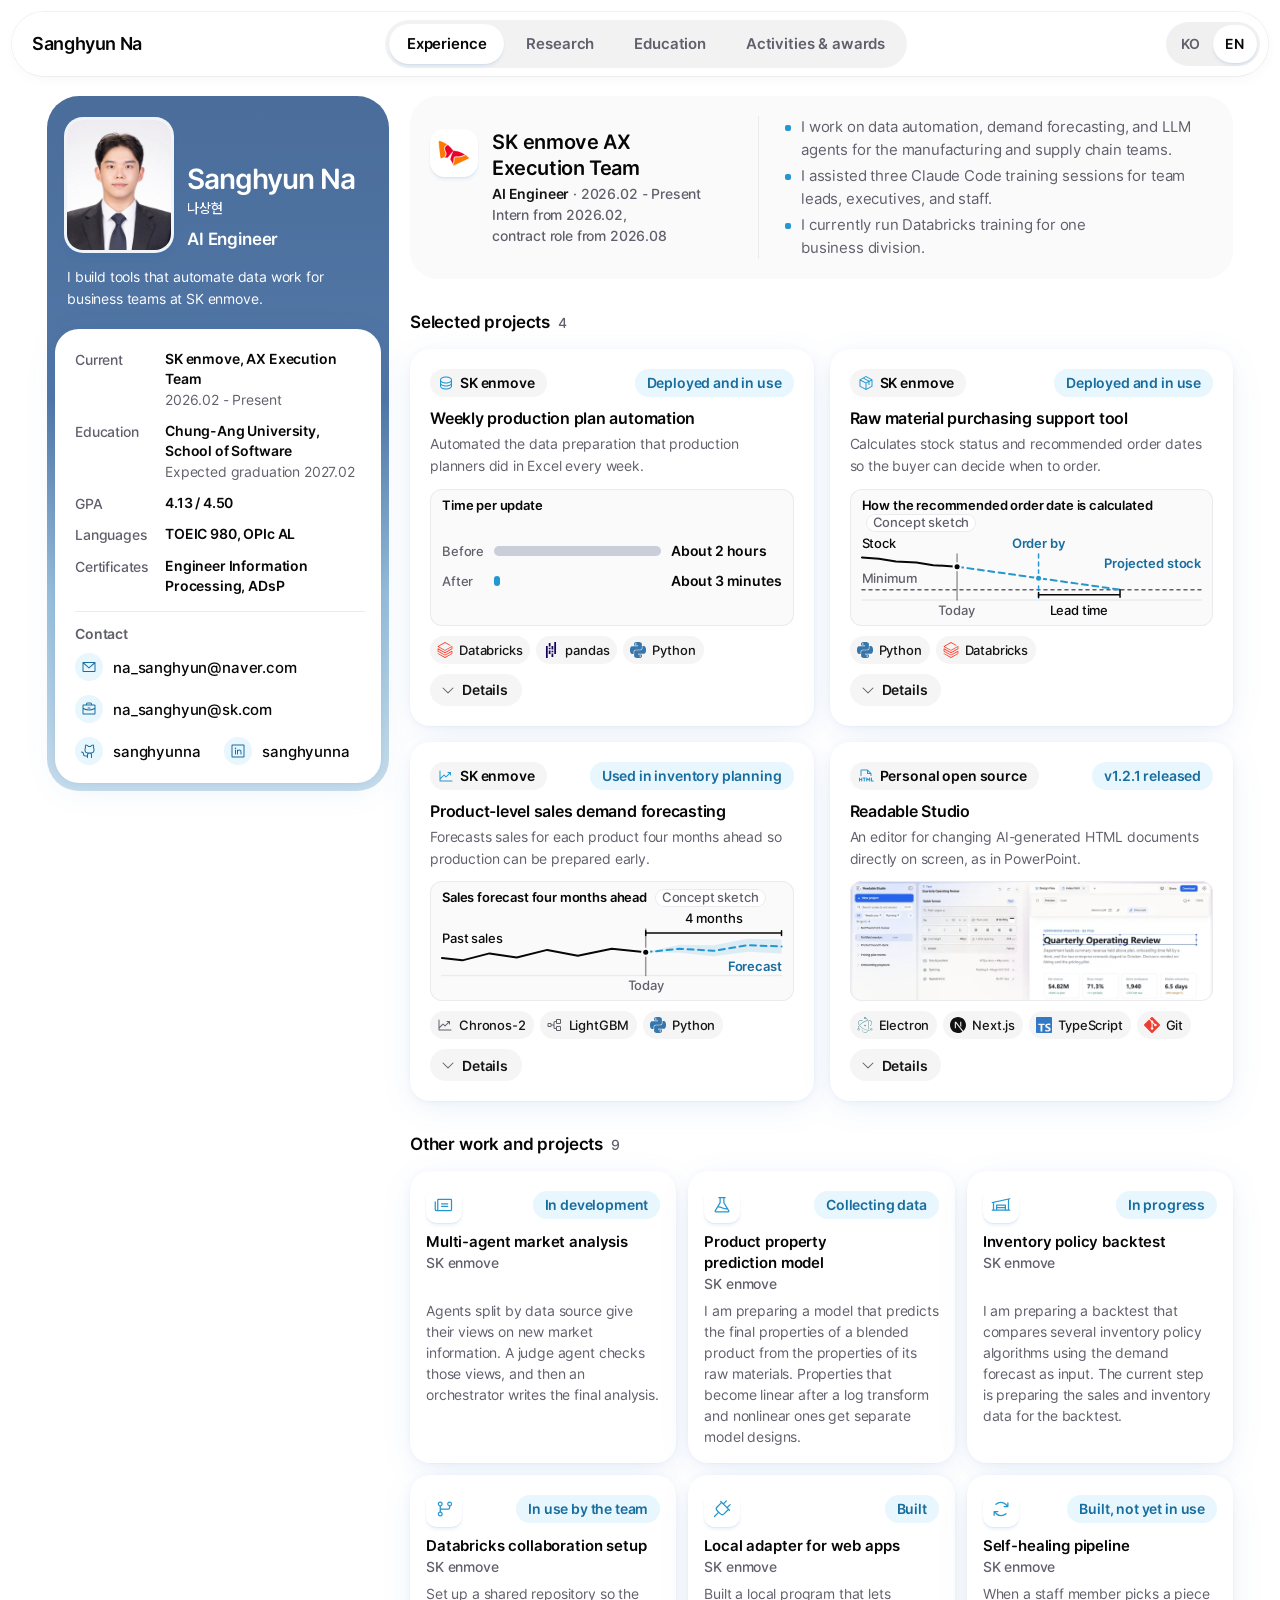
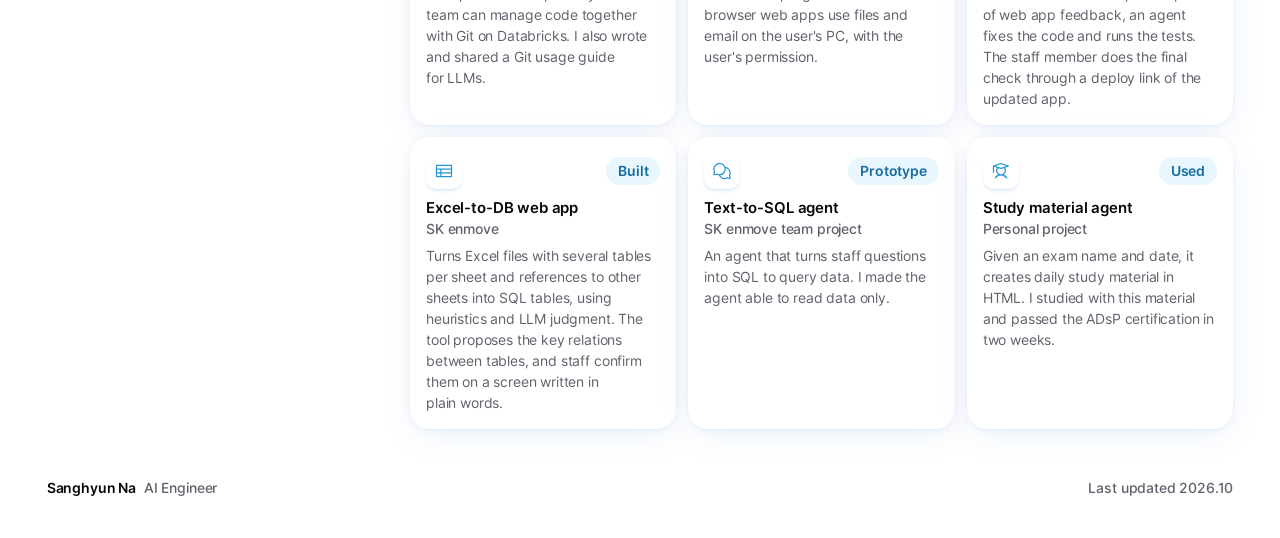
==== commit 9c148ef8: "Remove internal details from other work items" ====
--- a/en/index.html
+++ b/en/index.html
@@ -28,7 +28,7 @@
 <link rel="preload" href="/fonts/open-runde/OpenRunde-Semibold.woff2" as="font" type="font/woff2" crossorigin>
 <link rel="stylesheet" href="/fonts/open-runde/open-runde.css">
 <link rel="stylesheet" href="/fonts/pretendard/pretendard-subset.css">
-<script>(function(d,m,f){function s(){var h=location.hash.slice(1);try{h=decodeURIComponent(h)}catch(e){}d.setAttribute('data-tab',m[h]||f)}d.classList.add('js');s();addEventListener('hashchange',s)})(document.documentElement,{"projects":"experience","more":"experience","timeline":"education","awards":"activities","experience":"experience","exp-skenmove":"experience","exp-skenmove-title":"experience","g-projects":"experience","g-projects-title":"experience","work-production":"experience","work-production-title":"experience","work-procurement":"experience","work-procurement-title":"experience","work-forecast":"experience","work-forecast-title":"experience","work-readable-studio":"experience","work-readable-studio-title":"experience","g-more":"experience","g-more-title":"experience","more-market-agent":"experience","more-market-agent-title":"experience","more-lubricant":"experience","more-lubricant-title":"experience","more-inventory":"experience","more-inventory-title":"experience","more-databricks":"experience","more-databricks-title":"experience","more-local-adapter":"experience","more-local-adapter-title":"experience","more-self-healing":"experience","more-self-healing-title":"experience","more-excel2db":"experience","more-excel2db-title":"experience","more-text2sql":"experience","more-text2sql-title":"experience","more-study-agent":"experience","more-study-agent-title":"experience","research":"research","g-research":"research","g-research-title":"research","research-clip":"research","research-clip-title":"research","research-llava":"research","research-llava-title":"research","research-siting":"research","research-siting-title":"research","g-seminars":"research","g-seminars-title":"research","research-seminar":"research","research-seminar-title":"research","education":"education","g-school":"education","g-school-title":"education","g-certs":"education","g-certs-title":"education","g-overseas":"education","g-overseas-title":"education","g-coursework":"education","g-coursework-title":"education","g-timeline":"education","g-timeline-title":"education","activities":"activities","g-awards":"activities","g-awards-title":"activities","g-activities":"activities","g-activities-title":"activities"},"experience")</script>
+<script>(function(d,m,f){function s(){var h=location.hash.slice(1);try{h=decodeURIComponent(h)}catch(e){}d.setAttribute('data-tab',m[h]||f)}d.classList.add('js');s();addEventListener('hashchange',s)})(document.documentElement,{"projects":"experience","more":"experience","timeline":"education","awards":"activities","experience":"experience","exp-skenmove":"experience","exp-skenmove-title":"experience","g-projects":"experience","g-projects-title":"experience","work-production":"experience","work-production-title":"experience","work-procurement":"experience","work-procurement-title":"experience","work-forecast":"experience","work-forecast-title":"experience","work-readable-studio":"experience","work-readable-studio-title":"experience","g-more":"experience","g-more-title":"experience","more-market-agent":"experience","more-market-agent-title":"experience","more-property":"experience","more-property-title":"experience","more-inventory":"experience","more-inventory-title":"experience","more-databricks":"experience","more-databricks-title":"experience","more-local-adapter":"experience","more-local-adapter-title":"experience","more-self-healing":"experience","more-self-healing-title":"experience","more-excel2db":"experience","more-excel2db-title":"experience","more-text2sql":"experience","more-text2sql-title":"experience","more-study-agent":"experience","more-study-agent-title":"experience","research":"research","g-research":"research","g-research-title":"research","research-clip":"research","research-clip-title":"research","research-llava":"research","research-llava-title":"research","research-siting":"research","research-siting-title":"research","g-seminars":"research","g-seminars-title":"research","research-seminar":"research","research-seminar-title":"research","education":"education","g-school":"education","g-school-title":"education","g-certs":"education","g-certs-title":"education","g-overseas":"education","g-overseas-title":"education","g-coursework":"education","g-coursework-title":"education","g-timeline":"education","g-timeline-title":"education","activities":"activities","g-awards":"activities","g-awards-title":"activities","g-activities":"activities","g-activities-title":"activities"},"experience")</script>
 <style>:root{color-scheme: light;--ink: #070709;--ink-2: #151515;--muted: #60606c;--faint: #868c98;--line: #ebebef;--bg: #ffffff;--card: #f5f5f5;--card-2: #fafafa;--paper: #ffffff;--accent: #2597d0;--accent-ink: #186d9f;--accent-tint: #c0eaff;--accent-wash: #e8f6fd;--frame: linear-gradient(180deg, #4a6d9b 0%, #5277a6 46%, #9abfda 74%, #cbdfec 100%);--frame-solid: #5277a6;--frame-rail: linear-gradient(180deg, #4a6d9b 0, #5277a6 19rem, #9abfda 31rem, #cbdfec 100%);--on-frame: #ffffff;--kind-edu: #9ab3cf;--kind-lab: #5fb2df;--kind-club: #9aa7e6;--kind-work: #1f3f73;--series-before: #c9ced8;--font-sans: 'Open Runde', 'Pretendard Variable', Pretendard, -apple-system, BlinkMacSystemFont, 'Apple SD Gothic Neo', 'Noto Sans KR', 'Segoe UI', sans-serif;--fs-display: clamp(3rem, 1.6rem + 6vw, 5rem);--fs-title: 1.25rem;--fs-body: 1rem;--fs-chip: 1.0625rem;--fs-sm: 0.875rem;--fs-xs: 0.8125rem;--lh-text: 1.55;--ls-display: -0.04em;--ls-text: -0.01em;--page-pad: clamp(0.5rem, -0.6rem + 4.4vw, 3.25rem);--frame-inset: clamp(0.5rem, 0.35rem + 0.5vw, 0.75rem);--wrap: 82.625rem;--card-pad: clamp(1.75rem, 1.3rem + 1.6vw, 2.5rem);--nav-h: 4rem;--rail-w: clamp(17rem, 6rem + 17vw, 21.5rem);--shell-gap: clamp(0.75rem, 0.2rem + 1.4vw, 1.5rem);--r-item: 1.25rem;--r-group: 1.75rem;--r-frame: clamp(2rem, 1.4rem + 2vw, 3rem);--r-card: clamp(2rem, 1.4rem + 2vw, 3rem);--r-sheet: 2rem;--r-paper: 1.125rem;--r-inset: 1rem;--r-tile: 0.75rem;--r-pill: 100px;--shadow-paper: 0 0.42px 2.1px -0.75px rgb(22 106 196 / 0.08), 0 1.6px 8px -1.5px rgb(22 106 196 / 0.08), 0 7px 35px -2.25px rgb(22 106 196 / 0.09);--shadow-lift: 0 0.42px 0.42px rgb(22 106 196 / 0.01), 0 1.6px 1.6px rgb(22 106 196 / 0.04), 0 7px 7px rgb(22 106 196 / 0.17);--shadow-chip: 0 1px 1px rgb(23 107 197 / 0.08), 0 3px 3px rgb(23 107 197 / 0.07);--shadow-sheet: 0 17px 37px rgb(16 55 132 / 0.04), 0 67px 67px rgb(16 55 132 / 0.03), 0 150px 90px rgb(16 55 132 / 0.02);--shadow-cta: inset 0 0 0 1.5px rgb(255 255 255 / 0.14), 0 1px 2px rgb(36 36 40 / 0.1), 0 3px 3px rgb(36 36 40 / 0.09), 0 10px 18px -8px rgb(36 36 40 / 0.35);--shadow-nav: 0.12px 0.48px 1.7px -1.5px rgb(82 82 82 / 0.08), 1px 4px 14px -3px rgb(82 82 82 / 0.06);--ease-out: cubic-bezier(0.16, 1, 0.3, 1);--dur: 400ms;--dur-fast: 180ms;--z-nav: 20;--z-skip: 30;}:root:lang(en){--rail-w: clamp(17rem, 7rem + 18vw, 23rem);}*, *::before, *::after{box-sizing: border-box;}*{margin: 0;}html{-webkit-text-size-adjust: 100%;text-size-adjust: 100%;scroll-behavior: smooth;scroll-padding-top: 6rem;scrollbar-color: #c9ced8 transparent;}@media (prefers-reduced-motion: reduce){html{scroll-behavior: auto;}}body{background: var(--bg);color: var(--ink);font-family: var(--font-sans);font-size: var(--fs-body);line-height: var(--lh-text);letter-spacing: var(--ls-text);font-synthesis: none;text-rendering: optimizeLegibility;-webkit-font-smoothing: antialiased;-moz-osx-font-smoothing: grayscale;word-break: keep-all;overflow-wrap: break-word;}:lang(en) body, body:lang(en){word-break: normal;}img, svg{display: block;max-width: 100%;}img{height: auto;}a{color: inherit;text-decoration-thickness: 1px;text-underline-offset: 0.2em;}button{font: inherit;color: inherit;}ul, ol{padding: 0;list-style: none;}strong{font-weight: 600;color: var(--ink);}::selection{background: var(--accent-tint);color: var(--ink);}:focus-visible{outline: 2px solid var(--accent-ink);outline-offset: 3px;border-radius: 6px;}input, textarea{caret-color: var(--accent-ink);}.vh{position: absolute !important;width: 1px;height: 1px;margin: -1px;padding: 0;overflow: hidden;clip: rect(0 0 0 0);white-space: nowrap;border: 0;}.skip{position: fixed;top: 0.75rem;left: 0.75rem;z-index: var(--z-skip);padding: 0.75rem 1.25rem;border-radius: var(--r-pill);background: var(--ink);color: #fff;font-weight: 600;text-decoration: none;transform: translateY(-200%);}.skip:focus{transform: none;}.sprite{display: none;}.icon{flex: none;width: 1.25rem;height: 1.25rem;fill: currentColor;}.icon--sm{width: 1rem;height: 1rem;}.icon--lg{width: 1.5rem;height: 1.5rem;}.wrap{width: 100%;max-width: var(--wrap);margin-inline: auto;padding-inline: var(--page-pad);}.meta{font-size: var(--fs-sm);font-weight: 500;line-height: 1.5;color: var(--muted);font-variant-numeric: tabular-nums;}.card{border-radius: var(--r-card);background: var(--card);padding: var(--card-pad);}.card--soft{background: var(--card-2);}.paper{border-radius: var(--r-paper);background: var(--paper);box-shadow: var(--shadow-paper);}.sheet{border-radius: var(--r-sheet);background: var(--paper);box-shadow: var(--shadow-sheet);}.chip{display: inline-flex;align-items: center;gap: 0.5rem;min-height: 2.5rem;padding: 0.5rem 1.125rem 0.5rem 1rem;border-radius: var(--r-pill);background: var(--paper);font-size: var(--fs-chip);font-weight: 600;line-height: 1.4;letter-spacing: -0.01em;color: var(--ink);white-space: nowrap;}.chip>.icon{color: var(--accent);}.chip>img{width: auto;height: 1.25rem;object-fit: contain;}.status{display: inline-flex;align-items: center;min-height: 1.75rem;padding: 0.125rem 0.75rem;border-radius: var(--r-pill);background: var(--accent-wash);color: var(--accent-ink);font-size: var(--fs-sm);font-weight: 600;line-height: 1.4;white-space: nowrap;}.btn{display: inline-flex;align-items: center;justify-content: center;gap: 0.5rem;min-height: 3rem;padding: 0.75rem 1.5rem;border: 0;border-radius: var(--r-pill);font-size: var(--fs-chip);font-weight: 600;line-height: 1.4;letter-spacing: -0.01em;text-decoration: none;white-space: nowrap;cursor: pointer;transition: background-color var(--dur-fast) ease-out, transform var(--dur-fast) var(--ease-out), box-shadow var(--dur-fast) ease-out;}.btn:active{transform: scale(0.98);}.btn--dark{background: var(--ink);color: #fff;box-shadow: var(--shadow-cta);}.btn--dark:hover{background: #23232a;}.tile{display: inline-grid;flex: none;place-items: center;width: var(--tile, 3.25rem);height: var(--tile, 3.25rem);border-radius: calc(var(--tile, 3.25rem) * 0.3);background: var(--paper);box-shadow: var(--shadow-chip);color: var(--accent);overflow: hidden;}.tile>img{width: 68%;height: 68%;object-fit: contain;}.tile--wide>img{width: 80%;}.tile--round{border-radius: 50%;}.tile--round>img.tile__fill{width: 100%;height: 100%;}.ph{position: relative;display: grid;place-content: center;justify-items: center;gap: 0.5rem;aspect-ratio: 16 / 10;padding: 1rem;border-radius: var(--r-paper);background: repeating-linear-gradient(135deg, rgb(37 151 208 / 0.035) 0 10px, transparent 10px 20px), var(--paper);box-shadow: var(--shadow-paper);color: var(--muted);text-align: center;}.ph::before{content: '';position: absolute;inset: 0.625rem;border: 1.5px dashed #d3d9e3;border-radius: calc(var(--r-paper) - 0.5rem);pointer-events: none;}.ph>.icon{width: 1.75rem;height: 1.75rem;color: var(--accent);}.ph__label{font-size: var(--fs-sm);font-weight: 500;line-height: 1.4;}.tags{display: flex;flex-wrap: wrap;gap: 0.5rem;}.tag{display: inline-flex;align-items: center;gap: 0.375rem;min-height: 2rem;padding: 0.25rem 0.75rem 0.25rem 0.625rem;border-radius: var(--r-pill);background: var(--paper);font-size: var(--fs-sm);font-weight: 500;line-height: 1.4;color: var(--ink-2);white-space: nowrap;}.tag>svg{width: 1rem;height: 1rem;fill: currentColor;}.tag>svg.tag__ph{color: var(--muted);}.points{display: grid;gap: 0.625rem;}.points>li{position: relative;padding-left: 1.125rem;font-size: var(--fs-body);line-height: var(--lh-text);color: var(--muted);}.points>li::before{content: '';position: absolute;left: 0.125rem;top: 0.68em;width: 0.375rem;height: 0.375rem;border-radius: 2px;background: var(--accent);}@media print{:root{--card-pad: 1rem;}body{font-size: 10.5pt;}.nav, .skip, .ph, .btn, .disc__sum, .profile__lang{display: none !important;}.card, .paper, .sheet{box-shadow: none !important;break-inside: avoid;}a{text-decoration: none;}}@media (prefers-reduced-motion: reduce){*, *::before, *::after{animation: none !important;transition: none !important;}.btn:active{transform: none;}}.nav{position: sticky;top: var(--frame-inset);z-index: var(--z-nav);margin: var(--frame-inset);}.nav__bar{display: grid;grid-template-columns: minmax(0, 1fr) auto minmax(0, 1fr);align-items: center;gap: 0.75rem;min-height: var(--nav-h);padding: 0.5rem 0.5rem 0.5rem 1.25rem;border-radius: 120px;background: rgb(255 255 255 / 0.9);-webkit-backdrop-filter: blur(10px) saturate(1.4);backdrop-filter: blur(10px) saturate(1.4);box-shadow: 0 0 0 1px rgb(7 7 9 / 0.05), var(--shadow-nav);}.nav__brand{justify-self: start;display: flex;align-items: center;min-width: 2.75rem;min-height: 2.75rem;font-size: 1.125rem;font-weight: 600;letter-spacing: -0.02em;text-decoration: none;white-space: nowrap;}.nav__lang{justify-self: end;}.tabs__list{display: flex;gap: 0.25rem;padding: 0.25rem;border-radius: var(--r-pill);background: rgb(7 7 9 / 0.05);}.tabs__tab{display: inline-flex;align-items: center;justify-content: center;min-height: 2.5rem;padding: 0.5rem 1.125rem;border-radius: var(--r-pill);font-size: 0.9375rem;font-weight: 600;line-height: 1.2;letter-spacing: -0.01em;color: var(--muted);text-decoration: none;white-space: nowrap;transition: background-color var(--dur-fast) ease-out, color var(--dur-fast) ease-out, box-shadow var(--dur-fast) ease-out;}.tabs__tab:hover{color: var(--ink);background: rgb(255 255 255 / 0.7);}.tabs__tab[aria-selected='true']{background: var(--paper);color: var(--ink);box-shadow: var(--shadow-chip);}.tabs__short{display: none;}.lang{display: inline-flex;padding: 0.1875rem;border-radius: var(--r-pill);background: rgb(7 7 9 / 0.06);}.lang__opt{position: relative;display: inline-grid;place-items: center;min-width: 2.75rem;height: 2.375rem;padding-inline: 0.625rem;border-radius: var(--r-pill);font-size: 0.875rem;font-weight: 600;letter-spacing: 0.01em;text-decoration: none;color: var(--muted);}.lang__opt::after{content: '';position: absolute;inset: -0.1875rem 0;}.lang__opt:hover{color: var(--ink);}.lang__opt[aria-current='page']{background: var(--paper);color: var(--ink);box-shadow: var(--shadow-chip);}@media (max-width: 63.99rem){.tabs__long{position: absolute;width: 1px;height: 1px;margin: -1px;padding: 0;overflow: hidden;clip: rect(0 0 0 0);white-space: nowrap;border: 0;}.tabs__short{display: inline;}.tabs__tab{padding-inline: 0.875rem;}}@media (max-width: 47.99rem){.nav{margin: var(--frame-inset) var(--frame-inset) 0;}.nav__bar{grid-template-columns: minmax(0, 1fr);min-height: 0;padding: 0.25rem;}.nav__brand, .nav__lang{display: none;}.tabs__list{gap: 0.125rem;}.tabs__tab{flex: 1 1 0;min-width: 0;min-height: 2.75rem;padding: 0.375rem 0.25rem;font-size: 0.875rem;}.lang__opt{height: 2.75rem;}.lang__opt::after{inset: 0;}}.shell{display: grid;grid-template-columns: minmax(0, 1fr);gap: var(--shell-gap);align-items: start;padding-top: 0.5rem;padding-bottom: 2.5rem;}@media (min-width: 48rem){.shell{grid-template-columns: var(--rail-w) minmax(0, 1fr);}}@media (min-width: 48rem) and (min-height: 54rem){.profile{position: sticky;top: calc(var(--frame-inset) + var(--nav-h) + 1rem);}}.panels{min-width: 0;container: panels / inline-size;}.panel__title{margin-bottom: 1rem;font-size: 1.5rem;font-weight: 600;line-height: 1.25;letter-spacing: -0.03em;color: var(--ink-2);}.panel + .panel{margin-top: 3rem;}.js .panel{display: none;}.js[data-tab='experience'] #experience, .js[data-tab='research'] #research, .js[data-tab='education'] #education, .js[data-tab='activities'] #activities{display: block;}.js .panel__title{position: absolute;width: 1px;height: 1px;margin: -1px;padding: 0;overflow: hidden;clip: rect(0 0 0 0);white-space: nowrap;border: 0;}.panel:focus-visible{outline-offset: 6px;border-radius: var(--r-item);}@media (prefers-reduced-motion: no-preference){.js .panel{animation: panel-in 180ms ease-out;}@keyframes panel-in{from{opacity: 0;}to{opacity: 1;}}}.group + .group{margin-top: 2rem;}.group__title{display: flex;align-items: baseline;gap: 0.5rem;margin-bottom: 0.875rem;font-size: 1.0625rem;font-weight: 600;line-height: 1.4;letter-spacing: -0.01em;color: var(--ink);}.group__count{font-size: var(--fs-sm);font-weight: 500;color: var(--muted);font-variant-numeric: tabular-nums;}.disc{margin-top: 0.75rem;}.disc__sum{display: inline-flex;align-items: center;gap: 0.375rem;min-height: 2rem;padding: 0.25rem 0.875rem 0.25rem 0.625rem;border-radius: var(--r-pill);background: var(--card);font-size: var(--fs-sm);font-weight: 600;line-height: 1.4;color: var(--ink-2);list-style: none;cursor: pointer;transition: background-color var(--dur-fast) ease-out;}.disc__sum::-webkit-details-marker{display: none;}.disc__sum:hover{background: #ececef;}.disc__sum>.icon{color: var(--muted);transition: transform var(--dur-fast) var(--ease-out);}.disc[open]>.disc__sum>.icon{transform: rotate(180deg);}.disc__body{margin-top: 0.875rem;}@media (max-width: 47.99rem){.disc__sum{min-height: 2.75rem;}}@media print{.shell{display: block;padding: 0;}.profile{position: static;margin-bottom: 1.5rem;}.js .panel{display: block;animation: none;}.js .panel + .panel{margin-top: 1.5rem;}.js .panel__title{position: static;width: auto;height: auto;margin: 0 0 0.5rem;overflow: visible;clip: auto;white-space: normal;}.panel{break-before: auto;}.group{break-inside: auto;}}.profile{container: profile / inline-size;padding: 0.5rem;border-radius: var(--r-sheet);background: var(--frame-solid) var(--frame-rail);color: var(--on-frame);}.profile__head{display: grid;grid-template-columns: auto minmax(0, 1fr);grid-template-areas: 'photo id';align-items: end;gap: 1rem;padding: 1rem 0.75rem 0;}.profile__photo{grid-area: photo;width: 6.5rem;height: auto;aspect-ratio: 4 / 5;border-radius: 1rem;object-fit: cover;object-position: 50% 22%;background: var(--paper);box-shadow: 0 0 0 3px rgb(255 255 255 / 0.92), var(--shadow-lift);}.profile__id{grid-area: id;min-width: 0;}.profile__name{font-size: 1.75rem;font-weight: 600;line-height: 1.1;letter-spacing: -0.035em;}.profile__alt{margin-top: 0.25rem;font-size: var(--fs-sm);font-weight: 500;line-height: 1.4;}.profile__role{margin-top: 0.625rem;font-size: 1.0625rem;font-weight: 600;line-height: 1.3;}.profile__lang{display: none;}.profile__lede{padding: 1rem 0.75rem 1.125rem;font-size: 0.875rem;line-height: 1.6;}.profile__sheet{padding: 1.25rem 1rem 0.75rem 1.25rem;border-radius: calc(var(--r-sheet) - 0.5rem);background: var(--paper);color: var(--ink);box-shadow: var(--shadow-paper);}.profile__facts{display: grid;grid-template-columns: max-content minmax(0, 1fr);gap: 0.625rem 1rem;}.profile__fact{display: contents;}.profile__facts dt{font-size: var(--fs-sm);font-weight: 500;line-height: 1.55;color: var(--muted);}.profile__facts dd{display: grid;gap: 0.0625rem;}.profile__value{font-size: 0.875rem;font-weight: 600;line-height: 1.45;color: var(--ink);}.profile__meta{font-size: var(--fs-sm);line-height: 1.45;color: var(--muted);font-variant-numeric: tabular-nums;}.profile__subhead{margin-top: 0.875rem;padding-top: 0.75rem;border-top: 1px solid var(--line);font-size: var(--fs-sm);font-weight: 600;line-height: 1.4;color: var(--muted);}.profile__contacts{display: grid;grid-template-columns: repeat(2, minmax(0, 1fr));gap: 0.125rem;margin: 0.25rem 0 0 -0.375rem;}.profile__contacts>li:nth-child(-n + 2){grid-column: 1 / -1;}.profile__link{display: grid;grid-template-columns: 1.75rem minmax(0, 1fr);align-items: center;gap: 0.625rem;min-height: 2.5rem;padding: 0.25rem 0.375rem;border-radius: 0.875rem;color: var(--ink);text-decoration: none;transition: background-color var(--dur-fast) ease-out;}.profile__link:hover{background: var(--card-2);}.profile__contact-icon{display: grid;place-items: center;width: 1.75rem;height: 1.75rem;border-radius: 50%;background: var(--accent-wash);color: var(--accent-ink);}.profile__contact-value{min-width: 0;font-size: 0.9375rem;font-weight: 500;line-height: 1.4;overflow-wrap: anywhere;}.profile__link:hover .profile__contact-value{text-decoration: underline;text-underline-offset: 0.2em;}@container profile (max-width: 19.5rem){.profile__head{grid-template-columns: minmax(0, 1fr);grid-template-areas: 'photo' 'id';gap: 0.75rem;}.profile__name{font-size: 1.5rem;}.profile__facts{grid-template-columns: minmax(0, 1fr);gap: 0;}.profile__facts dd{margin-bottom: 0.5rem;}.profile__contacts{grid-template-columns: minmax(0, 1fr);}.profile__contact-value{font-size: 0.875rem;}}@media (max-width: 47.99rem){.profile__head{grid-template-rows: auto 1fr;grid-template-areas: 'photo lang' 'photo id';column-gap: 0.875rem;row-gap: 0.25rem;padding: 0.75rem 0.5rem 0;}.profile__photo{width: 5.25rem;border-radius: 0.875rem;}.profile__role{margin-top: 0.375rem;}.profile__lang{grid-area: lang;justify-self: end;display: inline-flex;background: rgb(0 0 0 / 0.16);}.profile__lang .lang__opt{color: var(--on-frame);}.profile__lang .lang__opt[aria-current='page']{color: var(--ink);}.profile__lede{padding: 0.875rem 0.5rem 1rem;font-size: 0.875rem;}.profile__sheet{padding: 1rem 0.75rem 0.5rem 1rem;}.profile__facts{gap: 0.5rem 0.875rem;}.profile__link{min-height: 2.75rem;}}@media print{.profile{padding: 0;background: none;color: var(--ink);}.profile__head, .profile__lede{padding-inline: 0;}.profile__photo{box-shadow: none;}.profile__sheet{padding: 0;box-shadow: none;}}.tl{--tl-grid: color-mix(in srgb, var(--faint) 26%, transparent);}.tl__legend{display: flex;flex-wrap: wrap;gap: 0.25rem 1rem;}.tl__key{display: inline-flex;align-items: center;gap: 0.5rem;font-size: var(--fs-sm);font-weight: 500;line-height: 1.5;color: var(--muted);}.tl__swatch{flex: none;width: 0.75rem;height: 0.75rem;border-radius: 0.25rem;}.tl__swatch--edu, .tl__bar--edu{background: var(--kind-edu);}.tl__swatch--lab, .tl__bar--lab{background: var(--kind-lab);}.tl__swatch--club, .tl__bar--club{background: var(--kind-club);}.tl__swatch--work, .tl__bar--work{background: var(--kind-work);}.tl__track{position: relative;min-width: 0;background: repeating-linear-gradient(to right, var(--tl-grid) 0 1px, transparent 1px calc(100% / var(--years)));}.tl__axis{display: flex;flex-direction: column;margin-top: 0.75rem;}.tl__axis>.tl__track{container-type: inline-size;flex: 1;min-height: 2.75rem;}.tl__year{position: absolute;top: 0;left: var(--x);padding-left: 0.3125rem;font-size: var(--fs-xs);font-weight: 500;line-height: 1.25rem;color: var(--muted);font-variant-numeric: tabular-nums;white-space: nowrap;}.tl__year-short{display: none;}@container (max-width: 19rem){.tl__year-full{display: none;}.tl__year-short{display: inline;}}.tl__now{position: absolute;bottom: 0;left: var(--now);padding: 0.125rem 0.625rem;border-radius: var(--r-pill);background: var(--ink);color: var(--on-frame);font-size: var(--fs-xs);font-weight: 600;line-height: 1.25rem;white-space: nowrap;transform: translateX(-50%);}.tl__rows{display: grid;row-gap: 0.875rem;margin-top: 0.5rem;}.tl__row{display: grid;row-gap: 0.375rem;}.tl__label{display: flex;align-items: center;gap: 0.625rem;min-width: 0;}.tl__text{flex: 1;min-width: 0;}.tl__name{font-size: 0.9375rem;font-weight: 600;line-height: 1.3;color: var(--ink);text-wrap: balance;}.tl__meta{font-size: var(--fs-sm);font-weight: 500;line-height: 1.4;color: var(--muted);font-variant-numeric: tabular-nums;}.tl__period{white-space: nowrap;}.tl__row>.tl__track{height: 0.875rem;}.tl__row>.tl__track::after{content: '';position: absolute;top: 0;bottom: 0;left: calc(var(--now) - 0.75px);width: 1.5px;background: var(--ink);opacity: 0.4;}.tl__bar{position: absolute;top: 50%;left: var(--s);width: calc(var(--e) - var(--s));min-width: 0.625rem;height: 0.625rem;border-radius: var(--r-pill);transform: translateY(-50%);}.tl__bar--ongoing{-webkit-mask-image: linear-gradient(to right, var(--ink) calc(100% - min(1.5rem, 50%)), transparent);mask-image: linear-gradient(to right, var(--ink) calc(100% - min(1.5rem, 50%)), transparent);}@container panels (min-width: 38.5rem){.tl__head, .tl__row{display: grid;grid-template-columns: 18rem minmax(0, 1fr);column-gap: 1rem;}.tl:lang(en) .tl__head, .tl:lang(en) .tl__row{grid-template-columns: 19.5rem minmax(0, 1fr);}.tl__axis{margin-top: 0;}.tl__rows{row-gap: 0;margin-top: 0;}.tl__label{min-height: 2.75rem;padding-block: 0.1875rem;}.tl__row>.tl__track{height: auto;}.tl__bar{min-width: 0.75rem;height: 0.75rem;}}@container panels (min-width: 48.5rem){.tl__head, .tl__row{grid-template-columns: 23rem minmax(0, 1fr);column-gap: 1.25rem;}.tl:lang(en) .tl__head, .tl:lang(en) .tl__row{grid-template-columns: 26.5rem minmax(0, 1fr);}.tl__text{display: grid;grid-template-columns: minmax(0, 1fr) 8rem;grid-template-areas: 'name period' 'sub period';align-items: center;column-gap: 0.75rem;}.tl__name{grid-area: name;}.tl__meta{display: contents;}.tl__sub{grid-area: sub;text-wrap: balance;}.tl__sep{display: none;}.tl__period{grid-area: period;}}@media print{.tl__head, .tl__rows{-webkit-print-color-adjust: exact;print-color-adjust: exact;}}.exp-keep{white-space: nowrap;}.emp{display: grid;grid-template-columns: minmax(0, 1fr);gap: 0.875rem;padding: 1rem;border-radius: var(--r-group);}@container panels (min-width: 50rem){.emp{padding: 1.25rem;}}.emp + .emp{margin-top: 0.75rem;}.emp + .group{margin-top: 2rem;}.emp__head{display: flex;align-items: flex-start;gap: 0.875rem;min-width: 0;}.emp__id{min-width: 0;}.emp__title{font-size: var(--fs-title);font-weight: 600;line-height: 1.3;letter-spacing: -0.02em;color: var(--ink);text-wrap: balance;}.emp__meta{margin-top: 0.125rem;}.emp__note{text-wrap: balance;}.emp__role{font-weight: 600;color: var(--ink-2);}.emp .points{gap: 0.25rem;}.emp .points>li{font-size: 0.9375rem;line-height: 1.5;text-wrap: pretty;}.emp .points>li::before{top: 0.58em;}@container panels (min-width: 50rem){.emp{grid-template-columns: fit-content(19rem) minmax(0, 1fr);gap: 1.5rem;align-items: center;}.emp .points{padding-left: 1.5rem;border-left: 1px solid var(--line);}}.proj__grid{display: grid;grid-template-columns: minmax(0, 1fr);gap: 1rem;}@container panels (min-width: 36rem){.proj__grid{grid-template-columns: repeat(2, minmax(0, 1fr));}}.proj{display: flex;flex-direction: column;min-width: 0;padding: 1rem;border-radius: var(--r-item);}@container panels (min-width: 50rem){.proj{padding: 1.25rem;}}@supports (grid-template-rows: subgrid){.proj{display: grid;grid-template-columns: minmax(0, 1fr);grid-template-rows: subgrid;grid-row: span 5;row-gap: 0;}.proj__top{align-self: start;}}.proj__top{display: flex;flex-wrap: wrap;align-items: center;justify-content: space-between;gap: 0.375rem 0.5rem;}.proj__chip{gap: 0.375rem;min-height: 1.75rem;padding: 0.125rem 0.75rem 0.125rem 0.5rem;background: var(--card);font-size: var(--fs-sm);}.proj__chip>.icon{width: 1rem;height: 1rem;}.proj__head{margin-top: 0.625rem;}.proj__title{font-size: var(--fs-body);font-weight: 600;line-height: 1.4;letter-spacing: -0.015em;color: var(--ink);text-wrap: balance;}.proj__summary{margin-top: 0.25rem;font-size: var(--fs-sm);line-height: 1.55;color: var(--muted);text-wrap: pretty;}.proj__visual{position: relative;display: flex;flex-direction: column;min-width: 0;min-height: 7.5rem;margin-top: 0.75rem;padding: 0.5rem 0.75rem;border-radius: var(--r-tile);background: var(--card-2);box-shadow: inset 0 0 0 1px var(--line);}.proj__visual--shot{padding: 0;overflow: hidden;}.proj__visual--shot>img{position: absolute;inset: 0;width: 100%;height: 100%;object-fit: cover;object-position: 50% 8%;}.proj__visual--shot::after{content: '';position: absolute;inset: 0;border-radius: inherit;box-shadow: inset 0 0 0 1px var(--line);pointer-events: none;}.proj .tags{align-content: start;gap: 0.375rem;margin-top: 0.625rem;}.proj .tag{min-height: 1.75rem;padding: 0.125rem 0.5rem 0.125rem 0.4375rem;background: var(--card);font-size: var(--fs-xs);}.proj .disc{margin-top: 0.625rem;}.proj .disc__body{display: grid;gap: 0.75rem;}.proj .points{gap: 0.375rem;}.proj .points>li{font-size: var(--fs-sm);text-wrap: pretty;}.proj .points>li::before{top: 0.58em;}.proj__ph{grid-auto-flow: column;align-items: center;width: 100%;max-height: 4.5rem;border-radius: var(--r-tile);background-color: var(--card-2);box-shadow: none;}.proj__ph::before{inset: 0.375rem;border-radius: calc(var(--r-tile) - 0.25rem);}.proj__shot{width: 100%;border: 1px solid var(--line);border-radius: var(--r-tile);}.proj__link{display: inline-flex;align-items: center;gap: 0.25rem;min-height: 2rem;font-size: var(--fs-sm);font-weight: 600;color: var(--accent-ink);}.more__grid{display: grid;grid-template-columns: minmax(0, 1fr);gap: 0.75rem;}@container panels (min-width: 36rem){.more__grid{grid-template-columns: repeat(2, minmax(0, 1fr));}}@container panels (min-width: 50rem){.more__grid{grid-template-columns: repeat(3, minmax(0, 1fr));}}.more{display: flex;flex-direction: column;min-width: 0;padding: 1rem;border-radius: var(--r-item);}@supports (grid-template-rows: subgrid){.more{display: grid;grid-template-columns: minmax(0, 1fr);grid-template-rows: subgrid;grid-row: span 3;row-gap: 0;}.more__top{align-self: start;}}.more__top{display: flex;flex-wrap: wrap;align-items: center;justify-content: space-between;gap: 0.375rem 0.5rem;}.more__head{margin-top: 0.5rem;}.more__title{font-size: 0.9375rem;font-weight: 600;line-height: 1.4;letter-spacing: -0.01em;color: var(--ink);text-wrap: balance;}.more__text{margin-top: 0.375rem;font-size: var(--fs-sm);line-height: 1.5;color: var(--muted);text-wrap: pretty;}.proj__chip, .proj .status, .proj .tag, .more__top .status{white-space: normal;}.chart__head{font-size: var(--fs-xs);line-height: 1.35;}.chart__title{font-weight: 600;color: var(--ink);}.chart__tag{display: inline-block;margin-left: 0.25rem;padding-inline: 0.4375rem;border-radius: var(--r-pill);background: var(--paper);box-shadow: inset 0 0 0 1px var(--line);font-weight: 500;color: var(--muted);white-space: nowrap;}.chart__plot{position: relative;flex: 1 0 auto;min-height: 2.875rem;margin-top: 1.375rem;margin-bottom: 1.125rem;}.chart__svg{position: absolute;inset: 0;width: 100%;height: 100%;overflow: visible;}.chart__svg :is(path, polyline){fill: none;stroke-linecap: round;stroke-linejoin: round;}.chart__axis{stroke: var(--line);stroke-width: 1.5;}.chart__solid{stroke: var(--ink);stroke-width: 2;}.chart__dash{stroke: var(--accent);stroke-width: 2;stroke-dasharray: 6 4.5;}.chart__min{stroke: var(--muted);stroke-width: 1.5;stroke-dasharray: 3 4;}.chart__rule{stroke: var(--ink);stroke-width: 1.5;stroke-opacity: 0.4;}.chart__mark{stroke: var(--accent);stroke-width: 1.5;stroke-dasharray: 4 4;}.chart__bracket{stroke: var(--ink);stroke-width: 1.5;}.chart__band{fill: var(--accent);fill-opacity: 0.14;stroke: none;}.chart__halo{stroke: var(--card-2);stroke-width: 9;}.chart__dot{stroke: var(--ink);stroke-width: 5;}.chart__dot--accent{stroke: var(--accent);}.chart__label{position: absolute;left: var(--x);top: var(--y);font-size: var(--fs-xs);font-weight: 500;line-height: 1.3;color: var(--muted);white-space: nowrap;}.chart__label--ink{color: var(--ink);}.chart__label--accent{color: var(--accent-ink);font-weight: 600;}.chart__label--sa{transform: translateY(-100%);padding-bottom: 0.125rem;}.chart__label--ca{transform: translate(-50%, -100%);padding-bottom: 0.125rem;}.chart__label--sb{padding-top: 0.0625rem;}.chart__label--cb{transform: translateX(-50%);padding-top: 0.125rem;}.chart__label--eb{left: auto;right: calc(100% - var(--x));padding-top: 0.0625rem;}.chart-bars{display: grid;grid-template-columns: max-content minmax(0, 1fr) max-content;flex: 1 0 auto;align-content: center;align-items: center;gap: 0.5rem 0.625rem;}.chart-bars__row{display: grid;grid-column: 1 / -1;grid-template-columns: max-content minmax(0, 1fr) max-content;column-gap: 0.625rem;align-items: center;}@supports (grid-template-columns: subgrid){.chart-bars__row{grid-template-columns: subgrid;}}.chart-bars__label{font-size: var(--fs-xs);font-weight: 500;color: var(--muted);white-space: nowrap;}.chart-bars__track{display: flex;align-items: center;min-width: 0;}.chart-bars__bar{width: var(--v);min-width: 0.375rem;height: 0.625rem;border-radius: var(--r-pill);background: var(--series-before);}.chart-bars__row:last-child .chart-bars__bar{background: var(--accent);}.chart-bars__value{font-size: var(--fs-sm);font-weight: 600;color: var(--ink);font-variant-numeric: tabular-nums;white-space: nowrap;}@media (max-width: 47.99rem){.emp{padding: 1rem;}.proj__link{min-height: 2.75rem;}}@media print{.proj, .more{border: 1px solid var(--line);}}.rs__grid{display: grid;gap: 0.875rem;}@container panels (min-width: 50rem){.rs__grid{grid-template-columns: repeat(3, minmax(0, 1fr));}}.rs{container: rs / inline-size;padding: 1.25rem;border-radius: var(--r-item);}.rs__body{display: flex;flex-direction: column;height: 100%;}.rs__lab{display: flex;align-items: center;gap: 0.5rem;font-size: var(--fs-sm);font-weight: 600;line-height: 1.35;color: var(--ink-2);}.rs__when{margin-top: 0.5rem;}.rs__title{margin-top: 0.375rem;font-size: 1rem;font-weight: 600;line-height: 1.4;letter-spacing: -0.01em;color: var(--ink);text-wrap: balance;}.rs__summary{margin-top: 0.375rem;font-size: 0.875rem;line-height: 1.55;color: var(--muted);text-wrap: pretty;}.rs__visual{margin-top: 1rem;}.rs__body>.disc{margin-top: auto;padding-top: 1rem;}.rs .points{gap: 0.5rem;}.rs .points>li{font-size: 0.875rem;}.rs .tags{margin-top: 0.75rem;}.rs__fig{margin-top: 0.875rem;}img.rs__fig{width: 100%;border-radius: var(--r-paper);}@container rs (min-width: 34rem){.rs__body{display: grid;grid-template-columns: minmax(0, 1fr) minmax(0, 1fr);column-gap: 1.5rem;}.rs__text{grid-column: 1;}.rs__visual{grid-column: 2;grid-row: 1;align-self: center;margin-top: 0;}.rs__body>.disc{grid-column: 1 / -1;}}.rs__pair-row{display: grid;grid-template-columns: repeat(2, minmax(0, 1fr));gap: 0.5rem;}.rs__pair-item{padding: 0.625rem 0.5rem;border-radius: 0.75rem;background: var(--card);font-size: 0.9375rem;font-weight: 600;line-height: 1.35;color: var(--ink);text-align: center;}.rs__cap{margin-top: 0.375rem;font-size: var(--fs-xs);line-height: 1.4;color: var(--muted);text-align: center;}.rs__results{display: grid;grid-template-columns: repeat(2, minmax(0, 1fr));gap: 0.5rem;margin-top: 0.75rem;}.rs__result{display: flex;flex-direction: column-reverse;justify-content: flex-end;gap: 0.125rem;padding: 0.625rem 0.75rem;border-radius: 0.75rem;background: var(--accent-wash);}.rs__result dd{font-size: 1.125rem;font-weight: 600;line-height: 1.25;color: var(--accent-ink);font-variant-numeric: tabular-nums;}.rs__result dt{font-size: var(--fs-xs);font-weight: 500;line-height: 1.4;color: var(--muted);}.rs__chart{max-width: 22rem;}.rs__chart-head{display: flex;align-items: baseline;justify-content: space-between;gap: 0.75rem;}.rs__chart-title{font-size: var(--fs-sm);font-weight: 600;line-height: 1.4;color: var(--ink);}.rs__chart-tag{font-size: var(--fs-xs);line-height: 1.4;color: var(--muted);}.rs__chart-box{position: relative;aspect-ratio: 5 / 2.1;margin-top: 0.5rem;border-left: 1px solid var(--line);border-bottom: 1px solid var(--line);}.rs__chart-box>svg{position: absolute;inset: 0;width: 100%;height: 100%;overflow: visible;}.rs__line{fill: none;stroke-width: 2px;stroke-linecap: round;stroke-linejoin: round;}.rs__line--high{stroke: var(--faint);stroke-dasharray: 4 6;}.rs__line--low{stroke: var(--accent);}.rs__chart-x{margin-top: 0.25rem;font-size: var(--fs-xs);line-height: 1.4;color: var(--muted);text-align: right;}.rs__legend{display: flex;flex-wrap: wrap;gap: 0.25rem 1rem;margin-top: 0.375rem;}.rs__key{display: inline-flex;align-items: center;gap: 0.5rem;font-size: var(--fs-xs);line-height: 1.4;color: var(--muted);}.rs__swatch{flex: none;width: 1.25rem;border-top: 2px solid var(--accent);}.rs__swatch--high{border-top-style: dashed;border-top-color: var(--faint);}.rs__flow{display: grid;gap: 0.75rem;}.rs__step{position: relative;display: flex;align-items: center;gap: 0.625rem;font-size: 0.875rem;font-weight: 600;line-height: 1.35;color: var(--ink);}.rs__step + .rs__step::before{content: '';position: absolute;left: calc(1rem - 0.5px);bottom: 100%;width: 1px;height: 0.75rem;background: var(--faint);}.rs__step:last-child{color: var(--accent-ink);}.rs__step:last-child>.tile{background: var(--accent-wash);}.rs-sem{display: grid;grid-template-columns: 2.5rem minmax(0, 1fr);align-items: start;column-gap: 0.875rem;padding: 1rem 1.25rem;border-radius: var(--r-item);}.rs-sem .rs__title{margin-top: 0;}.rs-sem .meta{margin-top: 0.125rem;}@container panels (max-width: 29.99rem){.rs, .rs-sem{padding: 1rem;}}.edu{--edu-rule: color-mix(in srgb, var(--faint) 28%, transparent);}.edu__box{padding: 1.25rem;border-radius: var(--r-group);}.edu__period{white-space: nowrap;}.edu__stat, .edu__cert{box-shadow: var(--shadow-paper);}.edu__uni{display: grid;grid-template-columns: 3.25rem minmax(0, 1fr);align-items: center;gap: 1rem;}.edu__uni-name{font-size: 1.0625rem;font-weight: 600;line-height: 1.4;letter-spacing: -0.01em;color: var(--ink);text-wrap: balance;}.edu__major{font-weight: 500;}.edu__uni-text>.meta{margin-top: 0.125rem;}.edu__stats{grid-column: 1 / -1;display: grid;grid-auto-columns: minmax(0, 1fr);grid-auto-flow: column;gap: 0.625rem;}.edu__stat{padding: 0.625rem 0.875rem 0.75rem;border-radius: var(--r-inset);}.edu__stat-label{font-size: var(--fs-sm);font-weight: 500;line-height: 1.4;color: var(--muted);}.edu__stat-value{display: flex;flex-wrap: wrap;align-items: baseline;column-gap: 0.3125rem;margin-top: 0.125rem;font-variant-numeric: tabular-nums;}.edu__stat-num{font-size: 1.5rem;font-weight: 600;line-height: 1.2;letter-spacing: -0.03em;color: var(--ink);}.edu__stat-unit{font-size: var(--fs-sm);font-weight: 500;line-height: 1.4;color: var(--muted);}@container panels (min-width: 40rem){.edu__uni{grid-template-columns: 3.25rem minmax(0, 1fr) auto;}.edu__stats{grid-column: auto;grid-auto-columns: minmax(8.5rem, 1fr);}}.edu__hs{display: grid;grid-template-columns: 3.25rem minmax(0, 1fr);align-items: center;gap: 1rem;margin-top: 1rem;padding-top: 1rem;border-top: 1px solid var(--edu-rule);}.edu__hs>.tile{justify-self: center;}.edu__hs-name{font-size: 0.9375rem;font-weight: 600;line-height: 1.4;color: var(--ink);text-wrap: balance;}.edu__certs{display: grid;grid-template-columns: repeat(2, minmax(0, 1fr));gap: 0.75rem;}@container panels (min-width: 40rem){.edu__certs{grid-template-columns: repeat(4, minmax(0, 1fr));}}.edu__cert{container-type: inline-size;display: flex;flex-direction: column;padding: 1rem 1rem 0.875rem;border-radius: var(--r-item);}.edu__cert-value{font-size: clamp(1rem, 15cqi, 1.5rem);font-weight: 600;line-height: 1.2;letter-spacing: -0.02em;color: var(--ink);font-variant-numeric: tabular-nums;text-wrap: balance;}.edu__cert--long .edu__cert-value{font-size: clamp(1rem, 9cqi, 1.125rem);line-height: 1.3;}.edu__cert-name{margin-top: 0.25rem;font-size: var(--fs-sm);font-weight: 500;line-height: 1.45;color: var(--muted);}.edu__cert-date{margin-top: auto;padding-top: 0.625rem;font-size: var(--fs-sm);font-weight: 600;line-height: 1.45;color: var(--ink-2);font-variant-numeric: tabular-nums;}.edu__pair, .edu__pair + .group{margin-top: 2rem;}@container panels (min-width: 46rem){.edu__pair{display: grid;grid-template-columns: repeat(2, minmax(0, 1fr));gap: 1rem;}.edu__pair>.group{display: flex;flex-direction: column;}.edu__pair>.group + .group{margin-top: 0;}.edu__pair>.group>.edu__box{flex: 1;}}.edu__rows{display: grid;gap: 1.125rem;}.edu__row{display: grid;grid-template-columns: 2.5rem minmax(0, 1fr);align-items: start;column-gap: 0.875rem;}.edu__row-title{font-size: 0.9375rem;font-weight: 600;line-height: 1.4;color: var(--ink);text-wrap: balance;}.edu__row-result{margin-top: 0.5rem;}.edu__row-result>.status{white-space: normal;}.edu__row-text{margin-top: 0.375rem;font-size: 0.9375rem;line-height: 1.55;color: var(--muted);text-wrap: pretty;}@container panels (max-width: 29.99rem){.edu__box{padding: 1rem;}.edu__cert{padding: 0.875rem 0.875rem 0.75rem;}}.aw{padding: 0.5rem;border-radius: var(--r-group);}.aw__list{display: grid;gap: 0.5rem;}.aw__item{display: grid;grid-template-columns: auto minmax(0, 1fr) auto;grid-template-areas: 'icon head date' 'icon note note';column-gap: 0.875rem;padding: 1rem;border-radius: var(--r-item);}.aw__icon{grid-area: icon;align-self: start;}.aw__head{grid-area: head;align-self: baseline;display: flex;flex-wrap: wrap;align-items: baseline;gap: 0.125rem 0.625rem;}.aw__head>*{min-width: 0;}.aw__title{font-size: 1rem;font-weight: 600;line-height: 1.4;letter-spacing: -0.01em;color: var(--ink);text-wrap: balance;}.aw__org{text-wrap: balance;}.aw__date{grid-area: date;align-self: baseline;justify-self: end;white-space: nowrap;}.aw__note{grid-area: note;margin-top: 0.25rem;font-size: var(--fs-sm);line-height: 1.55;color: var(--muted);text-wrap: pretty;}@container panels (min-width: 32rem){.aw__item{grid-template-areas: 'icon head date' 'icon note .';column-gap: 1rem;padding: 0.875rem 1.25rem;}}@container panels (max-width: 21.49rem){.aw__item{grid-template-columns: auto minmax(0, 1fr);grid-template-areas: 'icon title' 'icon date' 'icon org' 'icon note';}.aw__head{display: contents;}.aw__title{grid-area: title;}.aw__org{grid-area: org;}.aw__date{justify-self: start;}}.act__grid{display: grid;gap: 0.75rem;}@container panels (min-width: 34rem){.act__grid{grid-template-columns: repeat(2, minmax(0, 1fr));}}.act__item{padding: 1rem;border-radius: var(--r-item);}@container panels (min-width: 34rem){.act__item{padding: 1rem 1.25rem 1.125rem;}}.act__item--bare{align-self: start;}.act__head{display: flex;align-items: center;gap: 0.875rem;}.act__id{min-width: 0;}.act__org{font-size: 1rem;font-weight: 600;line-height: 1.4;letter-spacing: -0.01em;color: var(--ink);text-wrap: balance;}.act__meta{display: flex;flex-wrap: wrap;column-gap: 0.875rem;overflow: hidden;}.act__meta>*{min-width: 0;}.act__sep{display: inline-block;width: 0.875rem;margin-left: -0.875rem;text-align: center;}.act__item>.points{gap: 0.25rem;margin-top: 0.75rem;}.act__item>.points>li{font-size: var(--fs-sm);line-height: 1.5;text-wrap: pretty;}.ft__bar{display: flex;flex-wrap: wrap;align-items: baseline;justify-content: space-between;gap: 0.5rem 2rem;padding-block: 0.5rem 2.5rem;}.ft__name{font-size: var(--fs-sm);font-weight: 600;line-height: 1.5;color: var(--ink);}.ft__role{margin-left: 0.5rem;font-weight: 500;color: var(--muted);}@media print{.ft{display: none;}}.nf__frame{margin: var(--frame-inset);border-radius: var(--r-frame);background: var(--frame-solid);color: #fff;min-height: calc(100svh - 2 * var(--frame-inset));display: grid;place-content: center;text-align: center;gap: 1rem;}.nf__title{font-size: var(--fs-display);font-weight: 600;letter-spacing: var(--ls-display);}.nf__text{font-size: 1.125rem;}</style>
 <script src="/client.js" defer></script>
 <script type="application/ld+json">{"@context":"https://schema.org","@graph":[{"@type":"Person","name":"나상현","alternateName":"Sanghyun Na","jobTitle":"AI Engineer","worksFor":{"@type":"Organization","name":"SK enmove"},"affiliation":{"@type":"CollegeOrUniversity","name":"Chung-Ang University"},"url":"https://sanghyunna.github.io/en/","sameAs":["https://github.com/sanghyunna","https://www.linkedin.com/in/sanghyunna/"],"email":"mailto:na_sanghyun@naver.com"},{"@type":"WebSite","name":"Sanghyun Na · AI Engineer","url":"https://sanghyunna.github.io/","inLanguage":["ko","en"]}]}</script>
@@ -90,7 +90,7 @@
 <article class="proj paper" id="work-procurement" aria-labelledby="work-procurement-title">
 <div class="proj__top"><span class="chip proj__chip"><svg class="icon" aria-hidden="true" focusable="false"><use href="/sprite.svg#i-package"/></svg><span>SK enmove</span></span><span class="status"><span class="vh">Status: </span>Deployed and in use</span></div>
 <div class="proj__head"><h4 class="proj__title" id="work-procurement-title">Raw material purchasing support tool</h4><p class="proj__summary">Calculates stock status and recommended order dates so the buyer can decide when to order.</p></div>
-<figure class="proj__visual"><figcaption class="chart__head"><span class="chart__title">How the recommended order date is calculated</span> <span class="chart__tag">Concept sketch</span></figcaption><div class="chart__plot" role="img" aria-label="Stock, Order by, Projected stock, Minimum, Today, Lead time"><svg class="chart__svg" viewBox="0 0 100 40" preserveAspectRatio="none" aria-hidden="true" focusable="false"><path class="chart__axis" d="M0 40H100" vector-effect="non-scaling-stroke"/><path class="chart__min" d="M0 31H100" vector-effect="non-scaling-stroke"/><path class="chart__rule" d="M28 0V40" vector-effect="non-scaling-stroke"/><path class="chart__mark" d="M56 0V40" vector-effect="non-scaling-stroke"/><polyline class="chart__solid" points="0,3 5,4.2 10,6.6 16,7.4 21,9.7 28,11" vector-effect="non-scaling-stroke"/><path class="chart__dash" d="M28 11L76 31" vector-effect="non-scaling-stroke"/><path class="chart__bracket" d="M52 33.5V37.5M52 35.5H76M76 31V37.5" vector-effect="non-scaling-stroke"/><path class="chart__halo" d="M28 11h.01" vector-effect="non-scaling-stroke"/><path class="chart__dot" d="M28 11h.01" vector-effect="non-scaling-stroke"/><path class="chart__halo" d="M52 21h.01" vector-effect="non-scaling-stroke"/><path class="chart__dot chart__dot--accent" d="M52 21h.01" vector-effect="non-scaling-stroke"/></svg><span class="chart__label chart__label--sa chart__label--ink" style="--x:0%;--y:0%">Stock</span><span class="chart__label chart__label--ca chart__label--accent" style="--x:52%;--y:0%">Order by</span><span class="chart__label chart__label--eb chart__label--accent" style="--x:100%;--y:0%">Projected stock</span><span class="chart__label chart__label--sa" style="--x:0%;--y:77.5%">Minimum</span><span class="chart__label chart__label--cb" style="--x:28%;--y:100%">Today</span><span class="chart__label chart__label--cb chart__label--ink" style="--x:64%;--y:100%">Lead time</span></div></figure>
+<figure class="proj__visual"><figcaption class="chart__head"><span class="chart__title">How the recommended order date is calculated</span> <span class="chart__tag">Concept sketch</span></figcaption><div class="chart__plot" role="img" aria-label="Stock, Order by, Projected stock, Minimum, Today, Lead time"><svg class="chart__svg" viewBox="0 0 100 40" preserveAspectRatio="none" aria-hidden="true" focusable="false"><path class="chart__axis" d="M0 40H100" vector-effect="non-scaling-stroke"/><path class="chart__min" d="M0 31H100" vector-effect="non-scaling-stroke"/><path class="chart__rule" d="M28 0V40" vector-effect="non-scaling-stroke"/><path class="chart__mark" d="M52 0V40" vector-effect="non-scaling-stroke"/><polyline class="chart__solid" points="0,3 5,4.2 10,6.6 16,7.4 21,9.7 28,11" vector-effect="non-scaling-stroke"/><path class="chart__dash" d="M28 11L76 31" vector-effect="non-scaling-stroke"/><path class="chart__bracket" d="M52 33.5V37.5M52 35.5H76M76 31V37.5" vector-effect="non-scaling-stroke"/><path class="chart__halo" d="M28 11h.01" vector-effect="non-scaling-stroke"/><path class="chart__dot" d="M28 11h.01" vector-effect="non-scaling-stroke"/><path class="chart__halo" d="M52 21h.01" vector-effect="non-scaling-stroke"/><path class="chart__dot chart__dot--accent" d="M52 21h.01" vector-effect="non-scaling-stroke"/></svg><span class="chart__label chart__label--sa chart__label--ink" style="--x:0%;--y:0%">Stock</span><span class="chart__label chart__label--ca chart__label--accent" style="--x:52%;--y:0%">Order by</span><span class="chart__label chart__label--eb chart__label--accent" style="--x:100%;--y:0%">Projected stock</span><span class="chart__label chart__label--sa" style="--x:0%;--y:77.5%">Minimum</span><span class="chart__label chart__label--cb" style="--x:28%;--y:100%">Today</span><span class="chart__label chart__label--cb chart__label--ink" style="--x:64%;--y:100%">Lead time</span></div></figure>
 <ul class="tags"><li class="tag"><svg aria-hidden="true" focusable="false"><use href="/sprite.svg#t-python"/></svg><span>Python</span></li><li class="tag"><svg aria-hidden="true" focusable="false"><use href="/sprite.svg#t-databricks"/></svg><span>Databricks</span></li></ul>
 <details class="disc"><summary class="disc__sum"><svg class="icon icon--sm" aria-hidden="true" focusable="false"><use href="/sprite.svg#i-caret-down"/></svg><span>Details</span></summary><div class="disc__body"><ul class="points"><li>Replaced the weekly Excel stock report the buyer prepared with live charts.</li><li>The tool finds the average lead time from past order and receipt records. It then calculates the date to order before stock falls below the minimum.</li><li>It also drafts the purchase request email. The buyer checks it and sends it.</li></ul><div class="ph proj__ph" role="img" aria-label="Screenshot to be added" style="aspect-ratio:1600 / 1000"><svg class="icon" aria-hidden="true" focusable="false"><use href="/sprite.svg#i-image"/></svg><span class="ph__label" aria-hidden="true">Screenshot to be added</span></div></div></details>
 </article>
@@ -115,25 +115,25 @@
 <div class="more__head"><h4 class="more__title" id="more-market-agent-title">Multi-agent market analysis</h4><p class="meta more__context">SK enmove</p></div>
 <p class="more__text">Agents split by data source give their views on new market information. A judge agent checks those views, and then an orchestrator writes the final analysis.</p>
 </article>
-<article class="more paper" id="more-lubricant" aria-labelledby="more-lubricant-title">
-<div class="more__top"><span class="tile" style="--tile:2.25rem" aria-hidden="true"><svg class="icon" aria-hidden="true" focusable="false"><use href="/sprite.svg#i-drop"/></svg></span><span class="status"><span class="vh">Status: </span>Collecting data</span></div>
-<div class="more__head"><h4 class="more__title" id="more-lubricant-title">Lubricant property prediction model</h4><p class="meta more__context">SK enmove</p></div>
-<p class="more__text">I am preparing a model that predicts the final properties of a blended lubricant from the properties of its base oils and additives. Properties that become linear after a log transform and nonlinear ones such as CCS and Noack get separate model designs.</p>
+<article class="more paper" id="more-property" aria-labelledby="more-property-title">
+<div class="more__top"><span class="tile" style="--tile:2.25rem" aria-hidden="true"><svg class="icon" aria-hidden="true" focusable="false"><use href="/sprite.svg#i-flask"/></svg></span><span class="status"><span class="vh">Status: </span>Collecting data</span></div>
+<div class="more__head"><h4 class="more__title" id="more-property-title">Product property prediction model</h4><p class="meta more__context">SK enmove</p></div>
+<p class="more__text">I am preparing a model that predicts the final properties of a blended product from the properties of its raw materials. Properties that become linear after a log transform and nonlinear ones get separate model designs.</p>
 </article>
 <article class="more paper" id="more-inventory" aria-labelledby="more-inventory-title">
 <div class="more__top"><span class="tile" style="--tile:2.25rem" aria-hidden="true"><svg class="icon" aria-hidden="true" focusable="false"><use href="/sprite.svg#i-warehouse"/></svg></span><span class="status"><span class="vh">Status: </span>In progress</span></div>
 <div class="more__head"><h4 class="more__title" id="more-inventory-title">Inventory policy backtest</h4><p class="meta more__context">SK enmove</p></div>
-<p class="more__text">I am preparing a backtest that compares several inventory policy algorithms using the demand forecast as input. The current step is aligning sales data with ERP inventory data.</p>
+<p class="more__text">I am preparing a backtest that compares several inventory policy algorithms using the demand forecast as input. The current step is preparing the sales and inventory data for the backtest.</p>
 </article>
 <article class="more paper" id="more-databricks" aria-labelledby="more-databricks-title">
 <div class="more__top"><span class="tile" style="--tile:2.25rem" aria-hidden="true"><svg class="icon" aria-hidden="true" focusable="false"><use href="/sprite.svg#i-git-branch"/></svg></span><span class="status"><span class="vh">Status: </span>In use by the team</span></div>
 <div class="more__head"><h4 class="more__title" id="more-databricks-title">Databricks collaboration setup</h4><p class="meta more__context">SK enmove</p></div>
-<p class="more__text">Set up a bare repository in a shared workspace so the team can manage code together with Git. I also wrote and shared a Git usage guide for LLMs.</p>
+<p class="more__text">Set up a shared repository so the team can manage code together with Git on Databricks. I also wrote and shared a Git usage guide for LLMs.</p>
 </article>
 <article class="more paper" id="more-local-adapter" aria-labelledby="more-local-adapter-title">
 <div class="more__top"><span class="tile" style="--tile:2.25rem" aria-hidden="true"><svg class="icon" aria-hidden="true" focusable="false"><use href="/sprite.svg#i-plug"/></svg></span><span class="status"><span class="vh">Status: </span>Built</span></div>
 <div class="more__head"><h4 class="more__title" id="more-local-adapter-title">Local adapter for web apps</h4><p class="meta more__context">SK enmove</p></div>
-<p class="more__text">Lets internal web apps in the browser use files and email on the user&#39;s PC, with the user&#39;s permission. It works by opening an endpoint on the PC with PowerShell.</p>
+<p class="more__text">Built a local program that lets browser web apps use files and email on the user&#39;s PC, with the user&#39;s permission.</p>
 </article>
 <article class="more paper" id="more-self-healing" aria-labelledby="more-self-healing-title">
 <div class="more__top"><span class="tile" style="--tile:2.25rem" aria-hidden="true"><svg class="icon" aria-hidden="true" focusable="false"><use href="/sprite.svg#i-arrows-clockwise"/></svg></span><span class="status"><span class="vh">Status: </span>Built, not yet in use</span></div>
@@ -148,7 +148,7 @@
 <article class="more paper" id="more-text2sql" aria-labelledby="more-text2sql-title">
 <div class="more__top"><span class="tile" style="--tile:2.25rem" aria-hidden="true"><svg class="icon" aria-hidden="true" focusable="false"><use href="/sprite.svg#i-chats-circle"/></svg></span><span class="status"><span class="vh">Status: </span>Prototype</span></div>
 <div class="more__head"><h4 class="more__title" id="more-text2sql-title">Text-to-SQL agent</h4><p class="meta more__context">SK enmove team project</p></div>
-<p class="more__text">An agent that turns staff questions into SQL to query internal data. I made the agent&#39;s account and tools query-only.</p>
+<p class="more__text">An agent that turns staff questions into SQL to query data. I made the agent able to read data only.</p>
 </article>
 <article class="more paper" id="more-study-agent" aria-labelledby="more-study-agent-title">
 <div class="more__top"><span class="tile" style="--tile:2.25rem" aria-hidden="true"><svg class="icon" aria-hidden="true" focusable="false"><use href="/sprite.svg#i-student"/></svg></span><span class="status"><span class="vh">Status: </span>Used</span></div>
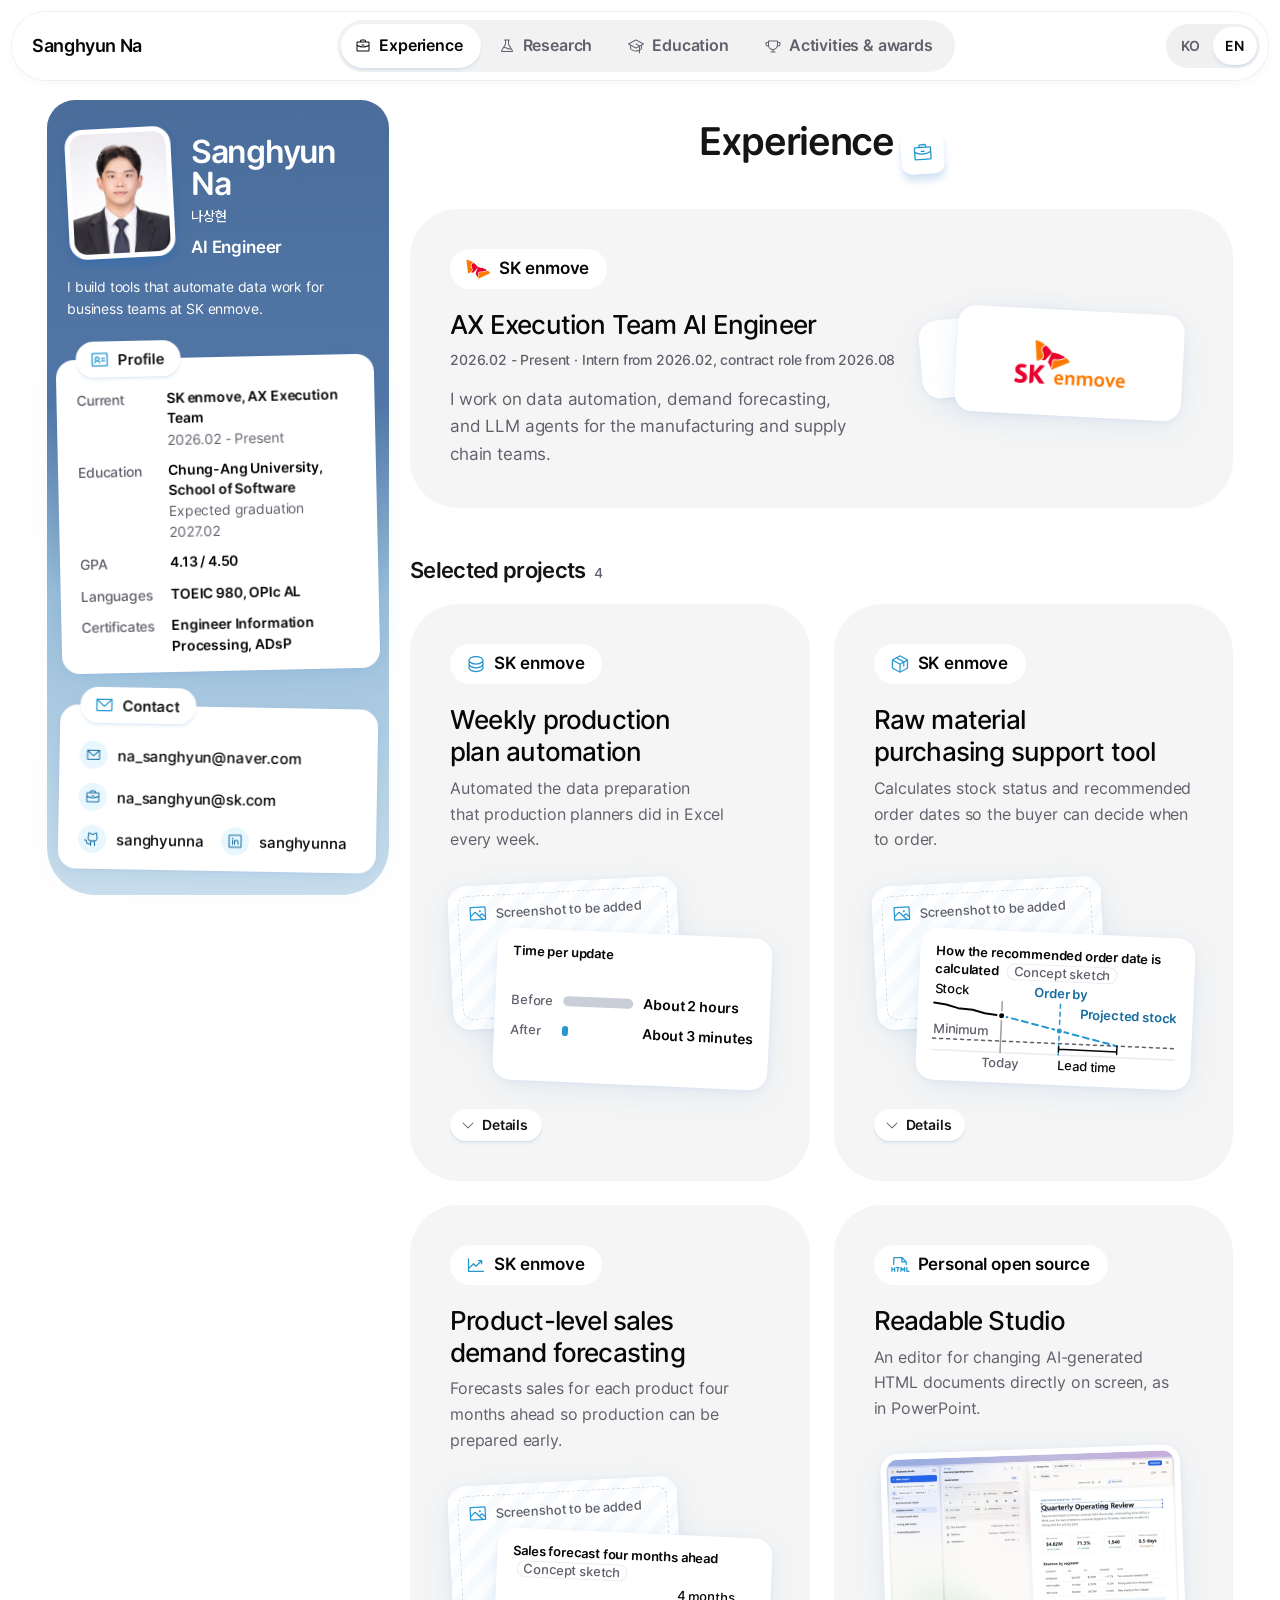
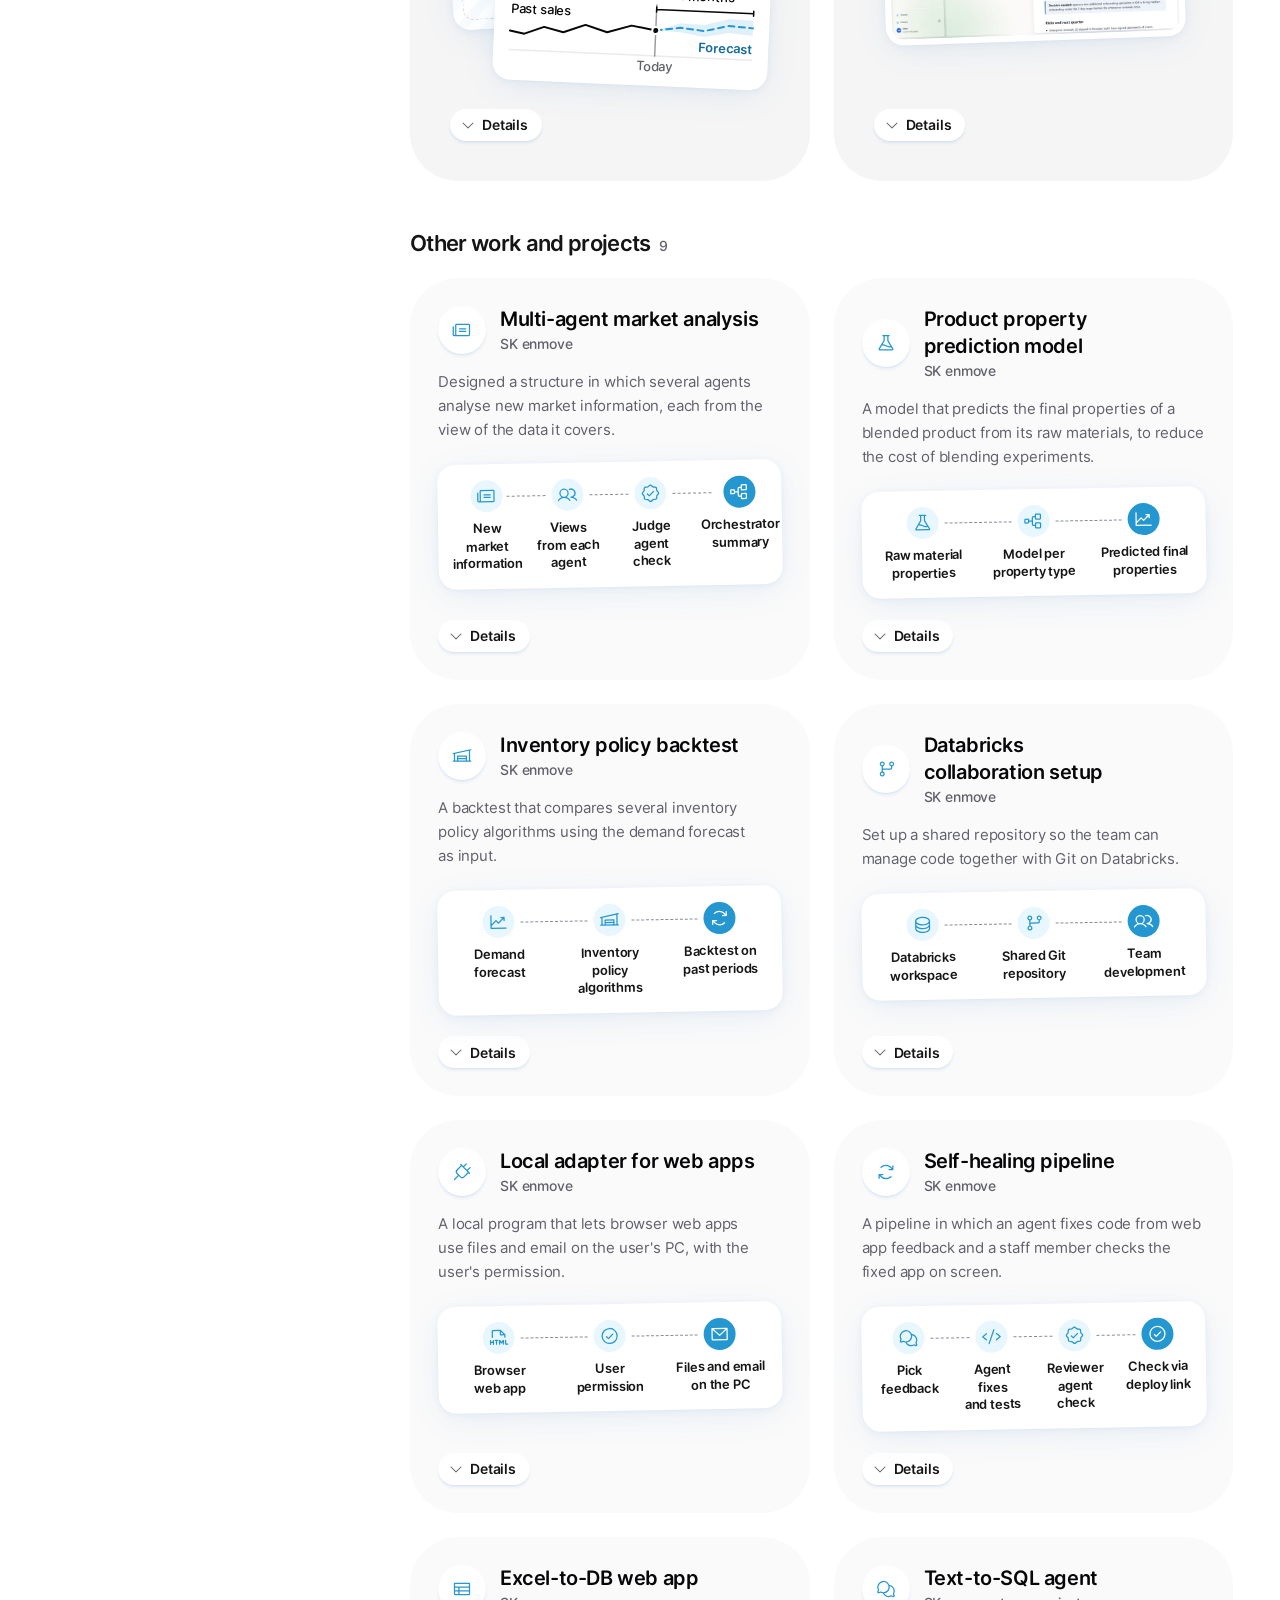
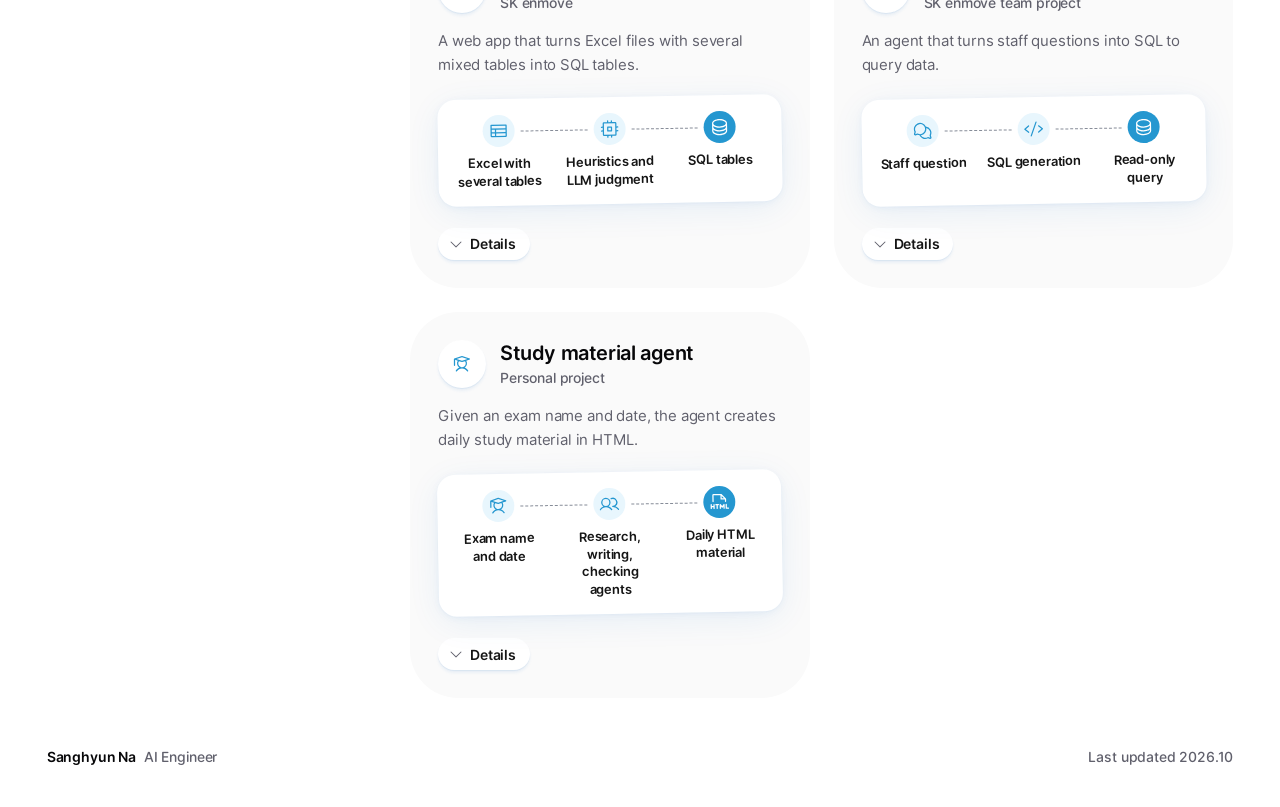
==== commit a69fc5ae: "Restyle resume tabs in the letters.app grammar" ====
--- a/en/index.html
+++ b/en/index.html
@@ -28,8 +28,8 @@
 <link rel="preload" href="/fonts/open-runde/OpenRunde-Semibold.woff2" as="font" type="font/woff2" crossorigin>
 <link rel="stylesheet" href="/fonts/open-runde/open-runde.css">
 <link rel="stylesheet" href="/fonts/pretendard/pretendard-subset.css">
-<script>(function(d,m,f){function s(){var h=location.hash.slice(1);try{h=decodeURIComponent(h)}catch(e){}d.setAttribute('data-tab',m[h]||f)}d.classList.add('js');s();addEventListener('hashchange',s)})(document.documentElement,{"projects":"experience","more":"experience","timeline":"education","awards":"activities","experience":"experience","exp-skenmove":"experience","exp-skenmove-title":"experience","g-projects":"experience","g-projects-title":"experience","work-production":"experience","work-production-title":"experience","work-procurement":"experience","work-procurement-title":"experience","work-forecast":"experience","work-forecast-title":"experience","work-readable-studio":"experience","work-readable-studio-title":"experience","g-more":"experience","g-more-title":"experience","more-market-agent":"experience","more-market-agent-title":"experience","more-property":"experience","more-property-title":"experience","more-inventory":"experience","more-inventory-title":"experience","more-databricks":"experience","more-databricks-title":"experience","more-local-adapter":"experience","more-local-adapter-title":"experience","more-self-healing":"experience","more-self-healing-title":"experience","more-excel2db":"experience","more-excel2db-title":"experience","more-text2sql":"experience","more-text2sql-title":"experience","more-study-agent":"experience","more-study-agent-title":"experience","research":"research","g-research":"research","g-research-title":"research","research-clip":"research","research-clip-title":"research","research-llava":"research","research-llava-title":"research","research-siting":"research","research-siting-title":"research","g-seminars":"research","g-seminars-title":"research","research-seminar":"research","research-seminar-title":"research","education":"education","g-school":"education","g-school-title":"education","g-certs":"education","g-certs-title":"education","g-overseas":"education","g-overseas-title":"education","g-coursework":"education","g-coursework-title":"education","g-timeline":"education","g-timeline-title":"education","activities":"activities","g-awards":"activities","g-awards-title":"activities","g-activities":"activities","g-activities-title":"activities"},"experience")</script>
-<style>:root{color-scheme: light;--ink: #070709;--ink-2: #151515;--muted: #60606c;--faint: #868c98;--line: #ebebef;--bg: #ffffff;--card: #f5f5f5;--card-2: #fafafa;--paper: #ffffff;--accent: #2597d0;--accent-ink: #186d9f;--accent-tint: #c0eaff;--accent-wash: #e8f6fd;--frame: linear-gradient(180deg, #4a6d9b 0%, #5277a6 46%, #9abfda 74%, #cbdfec 100%);--frame-solid: #5277a6;--frame-rail: linear-gradient(180deg, #4a6d9b 0, #5277a6 19rem, #9abfda 31rem, #cbdfec 100%);--on-frame: #ffffff;--kind-edu: #9ab3cf;--kind-lab: #5fb2df;--kind-club: #9aa7e6;--kind-work: #1f3f73;--series-before: #c9ced8;--font-sans: 'Open Runde', 'Pretendard Variable', Pretendard, -apple-system, BlinkMacSystemFont, 'Apple SD Gothic Neo', 'Noto Sans KR', 'Segoe UI', sans-serif;--fs-display: clamp(3rem, 1.6rem + 6vw, 5rem);--fs-title: 1.25rem;--fs-body: 1rem;--fs-chip: 1.0625rem;--fs-sm: 0.875rem;--fs-xs: 0.8125rem;--lh-text: 1.55;--ls-display: -0.04em;--ls-text: -0.01em;--page-pad: clamp(0.5rem, -0.6rem + 4.4vw, 3.25rem);--frame-inset: clamp(0.5rem, 0.35rem + 0.5vw, 0.75rem);--wrap: 82.625rem;--card-pad: clamp(1.75rem, 1.3rem + 1.6vw, 2.5rem);--nav-h: 4rem;--rail-w: clamp(17rem, 6rem + 17vw, 21.5rem);--shell-gap: clamp(0.75rem, 0.2rem + 1.4vw, 1.5rem);--r-item: 1.25rem;--r-group: 1.75rem;--r-frame: clamp(2rem, 1.4rem + 2vw, 3rem);--r-card: clamp(2rem, 1.4rem + 2vw, 3rem);--r-sheet: 2rem;--r-paper: 1.125rem;--r-inset: 1rem;--r-tile: 0.75rem;--r-pill: 100px;--shadow-paper: 0 0.42px 2.1px -0.75px rgb(22 106 196 / 0.08), 0 1.6px 8px -1.5px rgb(22 106 196 / 0.08), 0 7px 35px -2.25px rgb(22 106 196 / 0.09);--shadow-lift: 0 0.42px 0.42px rgb(22 106 196 / 0.01), 0 1.6px 1.6px rgb(22 106 196 / 0.04), 0 7px 7px rgb(22 106 196 / 0.17);--shadow-chip: 0 1px 1px rgb(23 107 197 / 0.08), 0 3px 3px rgb(23 107 197 / 0.07);--shadow-sheet: 0 17px 37px rgb(16 55 132 / 0.04), 0 67px 67px rgb(16 55 132 / 0.03), 0 150px 90px rgb(16 55 132 / 0.02);--shadow-cta: inset 0 0 0 1.5px rgb(255 255 255 / 0.14), 0 1px 2px rgb(36 36 40 / 0.1), 0 3px 3px rgb(36 36 40 / 0.09), 0 10px 18px -8px rgb(36 36 40 / 0.35);--shadow-nav: 0.12px 0.48px 1.7px -1.5px rgb(82 82 82 / 0.08), 1px 4px 14px -3px rgb(82 82 82 / 0.06);--ease-out: cubic-bezier(0.16, 1, 0.3, 1);--dur: 400ms;--dur-fast: 180ms;--z-nav: 20;--z-skip: 30;}:root:lang(en){--rail-w: clamp(17rem, 7rem + 18vw, 23rem);}*, *::before, *::after{box-sizing: border-box;}*{margin: 0;}html{-webkit-text-size-adjust: 100%;text-size-adjust: 100%;scroll-behavior: smooth;scroll-padding-top: 6rem;scrollbar-color: #c9ced8 transparent;}@media (prefers-reduced-motion: reduce){html{scroll-behavior: auto;}}body{background: var(--bg);color: var(--ink);font-family: var(--font-sans);font-size: var(--fs-body);line-height: var(--lh-text);letter-spacing: var(--ls-text);font-synthesis: none;text-rendering: optimizeLegibility;-webkit-font-smoothing: antialiased;-moz-osx-font-smoothing: grayscale;word-break: keep-all;overflow-wrap: break-word;}:lang(en) body, body:lang(en){word-break: normal;}img, svg{display: block;max-width: 100%;}img{height: auto;}a{color: inherit;text-decoration-thickness: 1px;text-underline-offset: 0.2em;}button{font: inherit;color: inherit;}ul, ol{padding: 0;list-style: none;}strong{font-weight: 600;color: var(--ink);}::selection{background: var(--accent-tint);color: var(--ink);}:focus-visible{outline: 2px solid var(--accent-ink);outline-offset: 3px;border-radius: 6px;}input, textarea{caret-color: var(--accent-ink);}.vh{position: absolute !important;width: 1px;height: 1px;margin: -1px;padding: 0;overflow: hidden;clip: rect(0 0 0 0);white-space: nowrap;border: 0;}.skip{position: fixed;top: 0.75rem;left: 0.75rem;z-index: var(--z-skip);padding: 0.75rem 1.25rem;border-radius: var(--r-pill);background: var(--ink);color: #fff;font-weight: 600;text-decoration: none;transform: translateY(-200%);}.skip:focus{transform: none;}.sprite{display: none;}.icon{flex: none;width: 1.25rem;height: 1.25rem;fill: currentColor;}.icon--sm{width: 1rem;height: 1rem;}.icon--lg{width: 1.5rem;height: 1.5rem;}.wrap{width: 100%;max-width: var(--wrap);margin-inline: auto;padding-inline: var(--page-pad);}.meta{font-size: var(--fs-sm);font-weight: 500;line-height: 1.5;color: var(--muted);font-variant-numeric: tabular-nums;}.card{border-radius: var(--r-card);background: var(--card);padding: var(--card-pad);}.card--soft{background: var(--card-2);}.paper{border-radius: var(--r-paper);background: var(--paper);box-shadow: var(--shadow-paper);}.sheet{border-radius: var(--r-sheet);background: var(--paper);box-shadow: var(--shadow-sheet);}.chip{display: inline-flex;align-items: center;gap: 0.5rem;min-height: 2.5rem;padding: 0.5rem 1.125rem 0.5rem 1rem;border-radius: var(--r-pill);background: var(--paper);font-size: var(--fs-chip);font-weight: 600;line-height: 1.4;letter-spacing: -0.01em;color: var(--ink);white-space: nowrap;}.chip>.icon{color: var(--accent);}.chip>img{width: auto;height: 1.25rem;object-fit: contain;}.status{display: inline-flex;align-items: center;min-height: 1.75rem;padding: 0.125rem 0.75rem;border-radius: var(--r-pill);background: var(--accent-wash);color: var(--accent-ink);font-size: var(--fs-sm);font-weight: 600;line-height: 1.4;white-space: nowrap;}.btn{display: inline-flex;align-items: center;justify-content: center;gap: 0.5rem;min-height: 3rem;padding: 0.75rem 1.5rem;border: 0;border-radius: var(--r-pill);font-size: var(--fs-chip);font-weight: 600;line-height: 1.4;letter-spacing: -0.01em;text-decoration: none;white-space: nowrap;cursor: pointer;transition: background-color var(--dur-fast) ease-out, transform var(--dur-fast) var(--ease-out), box-shadow var(--dur-fast) ease-out;}.btn:active{transform: scale(0.98);}.btn--dark{background: var(--ink);color: #fff;box-shadow: var(--shadow-cta);}.btn--dark:hover{background: #23232a;}.tile{display: inline-grid;flex: none;place-items: center;width: var(--tile, 3.25rem);height: var(--tile, 3.25rem);border-radius: calc(var(--tile, 3.25rem) * 0.3);background: var(--paper);box-shadow: var(--shadow-chip);color: var(--accent);overflow: hidden;}.tile>img{width: 68%;height: 68%;object-fit: contain;}.tile--wide>img{width: 80%;}.tile--round{border-radius: 50%;}.tile--round>img.tile__fill{width: 100%;height: 100%;}.ph{position: relative;display: grid;place-content: center;justify-items: center;gap: 0.5rem;aspect-ratio: 16 / 10;padding: 1rem;border-radius: var(--r-paper);background: repeating-linear-gradient(135deg, rgb(37 151 208 / 0.035) 0 10px, transparent 10px 20px), var(--paper);box-shadow: var(--shadow-paper);color: var(--muted);text-align: center;}.ph::before{content: '';position: absolute;inset: 0.625rem;border: 1.5px dashed #d3d9e3;border-radius: calc(var(--r-paper) - 0.5rem);pointer-events: none;}.ph>.icon{width: 1.75rem;height: 1.75rem;color: var(--accent);}.ph__label{font-size: var(--fs-sm);font-weight: 500;line-height: 1.4;}.tags{display: flex;flex-wrap: wrap;gap: 0.5rem;}.tag{display: inline-flex;align-items: center;gap: 0.375rem;min-height: 2rem;padding: 0.25rem 0.75rem 0.25rem 0.625rem;border-radius: var(--r-pill);background: var(--paper);font-size: var(--fs-sm);font-weight: 500;line-height: 1.4;color: var(--ink-2);white-space: nowrap;}.tag>svg{width: 1rem;height: 1rem;fill: currentColor;}.tag>svg.tag__ph{color: var(--muted);}.points{display: grid;gap: 0.625rem;}.points>li{position: relative;padding-left: 1.125rem;font-size: var(--fs-body);line-height: var(--lh-text);color: var(--muted);}.points>li::before{content: '';position: absolute;left: 0.125rem;top: 0.68em;width: 0.375rem;height: 0.375rem;border-radius: 2px;background: var(--accent);}@media print{:root{--card-pad: 1rem;}body{font-size: 10.5pt;}.nav, .skip, .ph, .btn, .disc__sum, .profile__lang{display: none !important;}.card, .paper, .sheet{box-shadow: none !important;break-inside: avoid;}a{text-decoration: none;}}@media (prefers-reduced-motion: reduce){*, *::before, *::after{animation: none !important;transition: none !important;}.btn:active{transform: none;}}.nav{position: sticky;top: var(--frame-inset);z-index: var(--z-nav);margin: var(--frame-inset);}.nav__bar{display: grid;grid-template-columns: minmax(0, 1fr) auto minmax(0, 1fr);align-items: center;gap: 0.75rem;min-height: var(--nav-h);padding: 0.5rem 0.5rem 0.5rem 1.25rem;border-radius: 120px;background: rgb(255 255 255 / 0.9);-webkit-backdrop-filter: blur(10px) saturate(1.4);backdrop-filter: blur(10px) saturate(1.4);box-shadow: 0 0 0 1px rgb(7 7 9 / 0.05), var(--shadow-nav);}.nav__brand{justify-self: start;display: flex;align-items: center;min-width: 2.75rem;min-height: 2.75rem;font-size: 1.125rem;font-weight: 600;letter-spacing: -0.02em;text-decoration: none;white-space: nowrap;}.nav__lang{justify-self: end;}.tabs__list{display: flex;gap: 0.25rem;padding: 0.25rem;border-radius: var(--r-pill);background: rgb(7 7 9 / 0.05);}.tabs__tab{display: inline-flex;align-items: center;justify-content: center;min-height: 2.5rem;padding: 0.5rem 1.125rem;border-radius: var(--r-pill);font-size: 0.9375rem;font-weight: 600;line-height: 1.2;letter-spacing: -0.01em;color: var(--muted);text-decoration: none;white-space: nowrap;transition: background-color var(--dur-fast) ease-out, color var(--dur-fast) ease-out, box-shadow var(--dur-fast) ease-out;}.tabs__tab:hover{color: var(--ink);background: rgb(255 255 255 / 0.7);}.tabs__tab[aria-selected='true']{background: var(--paper);color: var(--ink);box-shadow: var(--shadow-chip);}.tabs__short{display: none;}.lang{display: inline-flex;padding: 0.1875rem;border-radius: var(--r-pill);background: rgb(7 7 9 / 0.06);}.lang__opt{position: relative;display: inline-grid;place-items: center;min-width: 2.75rem;height: 2.375rem;padding-inline: 0.625rem;border-radius: var(--r-pill);font-size: 0.875rem;font-weight: 600;letter-spacing: 0.01em;text-decoration: none;color: var(--muted);}.lang__opt::after{content: '';position: absolute;inset: -0.1875rem 0;}.lang__opt:hover{color: var(--ink);}.lang__opt[aria-current='page']{background: var(--paper);color: var(--ink);box-shadow: var(--shadow-chip);}@media (max-width: 63.99rem){.tabs__long{position: absolute;width: 1px;height: 1px;margin: -1px;padding: 0;overflow: hidden;clip: rect(0 0 0 0);white-space: nowrap;border: 0;}.tabs__short{display: inline;}.tabs__tab{padding-inline: 0.875rem;}}@media (max-width: 47.99rem){.nav{margin: var(--frame-inset) var(--frame-inset) 0;}.nav__bar{grid-template-columns: minmax(0, 1fr);min-height: 0;padding: 0.25rem;}.nav__brand, .nav__lang{display: none;}.tabs__list{gap: 0.125rem;}.tabs__tab{flex: 1 1 0;min-width: 0;min-height: 2.75rem;padding: 0.375rem 0.25rem;font-size: 0.875rem;}.lang__opt{height: 2.75rem;}.lang__opt::after{inset: 0;}}.shell{display: grid;grid-template-columns: minmax(0, 1fr);gap: var(--shell-gap);align-items: start;padding-top: 0.5rem;padding-bottom: 2.5rem;}@media (min-width: 48rem){.shell{grid-template-columns: var(--rail-w) minmax(0, 1fr);}}@media (min-width: 48rem) and (min-height: 54rem){.profile{position: sticky;top: calc(var(--frame-inset) + var(--nav-h) + 1rem);}}.panels{min-width: 0;container: panels / inline-size;}.panel__title{margin-bottom: 1rem;font-size: 1.5rem;font-weight: 600;line-height: 1.25;letter-spacing: -0.03em;color: var(--ink-2);}.panel + .panel{margin-top: 3rem;}.js .panel{display: none;}.js[data-tab='experience'] #experience, .js[data-tab='research'] #research, .js[data-tab='education'] #education, .js[data-tab='activities'] #activities{display: block;}.js .panel__title{position: absolute;width: 1px;height: 1px;margin: -1px;padding: 0;overflow: hidden;clip: rect(0 0 0 0);white-space: nowrap;border: 0;}.panel:focus-visible{outline-offset: 6px;border-radius: var(--r-item);}@media (prefers-reduced-motion: no-preference){.js .panel{animation: panel-in 180ms ease-out;}@keyframes panel-in{from{opacity: 0;}to{opacity: 1;}}}.group + .group{margin-top: 2rem;}.group__title{display: flex;align-items: baseline;gap: 0.5rem;margin-bottom: 0.875rem;font-size: 1.0625rem;font-weight: 600;line-height: 1.4;letter-spacing: -0.01em;color: var(--ink);}.group__count{font-size: var(--fs-sm);font-weight: 500;color: var(--muted);font-variant-numeric: tabular-nums;}.disc{margin-top: 0.75rem;}.disc__sum{display: inline-flex;align-items: center;gap: 0.375rem;min-height: 2rem;padding: 0.25rem 0.875rem 0.25rem 0.625rem;border-radius: var(--r-pill);background: var(--card);font-size: var(--fs-sm);font-weight: 600;line-height: 1.4;color: var(--ink-2);list-style: none;cursor: pointer;transition: background-color var(--dur-fast) ease-out;}.disc__sum::-webkit-details-marker{display: none;}.disc__sum:hover{background: #ececef;}.disc__sum>.icon{color: var(--muted);transition: transform var(--dur-fast) var(--ease-out);}.disc[open]>.disc__sum>.icon{transform: rotate(180deg);}.disc__body{margin-top: 0.875rem;}@media (max-width: 47.99rem){.disc__sum{min-height: 2.75rem;}}@media print{.shell{display: block;padding: 0;}.profile{position: static;margin-bottom: 1.5rem;}.js .panel{display: block;animation: none;}.js .panel + .panel{margin-top: 1.5rem;}.js .panel__title{position: static;width: auto;height: auto;margin: 0 0 0.5rem;overflow: visible;clip: auto;white-space: normal;}.panel{break-before: auto;}.group{break-inside: auto;}}.profile{container: profile / inline-size;padding: 0.5rem;border-radius: var(--r-sheet);background: var(--frame-solid) var(--frame-rail);color: var(--on-frame);}.profile__head{display: grid;grid-template-columns: auto minmax(0, 1fr);grid-template-areas: 'photo id';align-items: end;gap: 1rem;padding: 1rem 0.75rem 0;}.profile__photo{grid-area: photo;width: 6.5rem;height: auto;aspect-ratio: 4 / 5;border-radius: 1rem;object-fit: cover;object-position: 50% 22%;background: var(--paper);box-shadow: 0 0 0 3px rgb(255 255 255 / 0.92), var(--shadow-lift);}.profile__id{grid-area: id;min-width: 0;}.profile__name{font-size: 1.75rem;font-weight: 600;line-height: 1.1;letter-spacing: -0.035em;}.profile__alt{margin-top: 0.25rem;font-size: var(--fs-sm);font-weight: 500;line-height: 1.4;}.profile__role{margin-top: 0.625rem;font-size: 1.0625rem;font-weight: 600;line-height: 1.3;}.profile__lang{display: none;}.profile__lede{padding: 1rem 0.75rem 1.125rem;font-size: 0.875rem;line-height: 1.6;}.profile__sheet{padding: 1.25rem 1rem 0.75rem 1.25rem;border-radius: calc(var(--r-sheet) - 0.5rem);background: var(--paper);color: var(--ink);box-shadow: var(--shadow-paper);}.profile__facts{display: grid;grid-template-columns: max-content minmax(0, 1fr);gap: 0.625rem 1rem;}.profile__fact{display: contents;}.profile__facts dt{font-size: var(--fs-sm);font-weight: 500;line-height: 1.55;color: var(--muted);}.profile__facts dd{display: grid;gap: 0.0625rem;}.profile__value{font-size: 0.875rem;font-weight: 600;line-height: 1.45;color: var(--ink);}.profile__meta{font-size: var(--fs-sm);line-height: 1.45;color: var(--muted);font-variant-numeric: tabular-nums;}.profile__subhead{margin-top: 0.875rem;padding-top: 0.75rem;border-top: 1px solid var(--line);font-size: var(--fs-sm);font-weight: 600;line-height: 1.4;color: var(--muted);}.profile__contacts{display: grid;grid-template-columns: repeat(2, minmax(0, 1fr));gap: 0.125rem;margin: 0.25rem 0 0 -0.375rem;}.profile__contacts>li:nth-child(-n + 2){grid-column: 1 / -1;}.profile__link{display: grid;grid-template-columns: 1.75rem minmax(0, 1fr);align-items: center;gap: 0.625rem;min-height: 2.5rem;padding: 0.25rem 0.375rem;border-radius: 0.875rem;color: var(--ink);text-decoration: none;transition: background-color var(--dur-fast) ease-out;}.profile__link:hover{background: var(--card-2);}.profile__contact-icon{display: grid;place-items: center;width: 1.75rem;height: 1.75rem;border-radius: 50%;background: var(--accent-wash);color: var(--accent-ink);}.profile__contact-value{min-width: 0;font-size: 0.9375rem;font-weight: 500;line-height: 1.4;overflow-wrap: anywhere;}.profile__link:hover .profile__contact-value{text-decoration: underline;text-underline-offset: 0.2em;}@container profile (max-width: 19.5rem){.profile__head{grid-template-columns: minmax(0, 1fr);grid-template-areas: 'photo' 'id';gap: 0.75rem;}.profile__name{font-size: 1.5rem;}.profile__facts{grid-template-columns: minmax(0, 1fr);gap: 0;}.profile__facts dd{margin-bottom: 0.5rem;}.profile__contacts{grid-template-columns: minmax(0, 1fr);}.profile__contact-value{font-size: 0.875rem;}}@media (max-width: 47.99rem){.profile__head{grid-template-rows: auto 1fr;grid-template-areas: 'photo lang' 'photo id';column-gap: 0.875rem;row-gap: 0.25rem;padding: 0.75rem 0.5rem 0;}.profile__photo{width: 5.25rem;border-radius: 0.875rem;}.profile__role{margin-top: 0.375rem;}.profile__lang{grid-area: lang;justify-self: end;display: inline-flex;background: rgb(0 0 0 / 0.16);}.profile__lang .lang__opt{color: var(--on-frame);}.profile__lang .lang__opt[aria-current='page']{color: var(--ink);}.profile__lede{padding: 0.875rem 0.5rem 1rem;font-size: 0.875rem;}.profile__sheet{padding: 1rem 0.75rem 0.5rem 1rem;}.profile__facts{gap: 0.5rem 0.875rem;}.profile__link{min-height: 2.75rem;}}@media print{.profile{padding: 0;background: none;color: var(--ink);}.profile__head, .profile__lede{padding-inline: 0;}.profile__photo{box-shadow: none;}.profile__sheet{padding: 0;box-shadow: none;}}.tl{--tl-grid: color-mix(in srgb, var(--faint) 26%, transparent);}.tl__legend{display: flex;flex-wrap: wrap;gap: 0.25rem 1rem;}.tl__key{display: inline-flex;align-items: center;gap: 0.5rem;font-size: var(--fs-sm);font-weight: 500;line-height: 1.5;color: var(--muted);}.tl__swatch{flex: none;width: 0.75rem;height: 0.75rem;border-radius: 0.25rem;}.tl__swatch--edu, .tl__bar--edu{background: var(--kind-edu);}.tl__swatch--lab, .tl__bar--lab{background: var(--kind-lab);}.tl__swatch--club, .tl__bar--club{background: var(--kind-club);}.tl__swatch--work, .tl__bar--work{background: var(--kind-work);}.tl__track{position: relative;min-width: 0;background: repeating-linear-gradient(to right, var(--tl-grid) 0 1px, transparent 1px calc(100% / var(--years)));}.tl__axis{display: flex;flex-direction: column;margin-top: 0.75rem;}.tl__axis>.tl__track{container-type: inline-size;flex: 1;min-height: 2.75rem;}.tl__year{position: absolute;top: 0;left: var(--x);padding-left: 0.3125rem;font-size: var(--fs-xs);font-weight: 500;line-height: 1.25rem;color: var(--muted);font-variant-numeric: tabular-nums;white-space: nowrap;}.tl__year-short{display: none;}@container (max-width: 19rem){.tl__year-full{display: none;}.tl__year-short{display: inline;}}.tl__now{position: absolute;bottom: 0;left: var(--now);padding: 0.125rem 0.625rem;border-radius: var(--r-pill);background: var(--ink);color: var(--on-frame);font-size: var(--fs-xs);font-weight: 600;line-height: 1.25rem;white-space: nowrap;transform: translateX(-50%);}.tl__rows{display: grid;row-gap: 0.875rem;margin-top: 0.5rem;}.tl__row{display: grid;row-gap: 0.375rem;}.tl__label{display: flex;align-items: center;gap: 0.625rem;min-width: 0;}.tl__text{flex: 1;min-width: 0;}.tl__name{font-size: 0.9375rem;font-weight: 600;line-height: 1.3;color: var(--ink);text-wrap: balance;}.tl__meta{font-size: var(--fs-sm);font-weight: 500;line-height: 1.4;color: var(--muted);font-variant-numeric: tabular-nums;}.tl__period{white-space: nowrap;}.tl__row>.tl__track{height: 0.875rem;}.tl__row>.tl__track::after{content: '';position: absolute;top: 0;bottom: 0;left: calc(var(--now) - 0.75px);width: 1.5px;background: var(--ink);opacity: 0.4;}.tl__bar{position: absolute;top: 50%;left: var(--s);width: calc(var(--e) - var(--s));min-width: 0.625rem;height: 0.625rem;border-radius: var(--r-pill);transform: translateY(-50%);}.tl__bar--ongoing{-webkit-mask-image: linear-gradient(to right, var(--ink) calc(100% - min(1.5rem, 50%)), transparent);mask-image: linear-gradient(to right, var(--ink) calc(100% - min(1.5rem, 50%)), transparent);}@container panels (min-width: 38.5rem){.tl__head, .tl__row{display: grid;grid-template-columns: 18rem minmax(0, 1fr);column-gap: 1rem;}.tl:lang(en) .tl__head, .tl:lang(en) .tl__row{grid-template-columns: 19.5rem minmax(0, 1fr);}.tl__axis{margin-top: 0;}.tl__rows{row-gap: 0;margin-top: 0;}.tl__label{min-height: 2.75rem;padding-block: 0.1875rem;}.tl__row>.tl__track{height: auto;}.tl__bar{min-width: 0.75rem;height: 0.75rem;}}@container panels (min-width: 48.5rem){.tl__head, .tl__row{grid-template-columns: 23rem minmax(0, 1fr);column-gap: 1.25rem;}.tl:lang(en) .tl__head, .tl:lang(en) .tl__row{grid-template-columns: 26.5rem minmax(0, 1fr);}.tl__text{display: grid;grid-template-columns: minmax(0, 1fr) 8rem;grid-template-areas: 'name period' 'sub period';align-items: center;column-gap: 0.75rem;}.tl__name{grid-area: name;}.tl__meta{display: contents;}.tl__sub{grid-area: sub;text-wrap: balance;}.tl__sep{display: none;}.tl__period{grid-area: period;}}@media print{.tl__head, .tl__rows{-webkit-print-color-adjust: exact;print-color-adjust: exact;}}.exp-keep{white-space: nowrap;}.emp{display: grid;grid-template-columns: minmax(0, 1fr);gap: 0.875rem;padding: 1rem;border-radius: var(--r-group);}@container panels (min-width: 50rem){.emp{padding: 1.25rem;}}.emp + .emp{margin-top: 0.75rem;}.emp + .group{margin-top: 2rem;}.emp__head{display: flex;align-items: flex-start;gap: 0.875rem;min-width: 0;}.emp__id{min-width: 0;}.emp__title{font-size: var(--fs-title);font-weight: 600;line-height: 1.3;letter-spacing: -0.02em;color: var(--ink);text-wrap: balance;}.emp__meta{margin-top: 0.125rem;}.emp__note{text-wrap: balance;}.emp__role{font-weight: 600;color: var(--ink-2);}.emp .points{gap: 0.25rem;}.emp .points>li{font-size: 0.9375rem;line-height: 1.5;text-wrap: pretty;}.emp .points>li::before{top: 0.58em;}@container panels (min-width: 50rem){.emp{grid-template-columns: fit-content(19rem) minmax(0, 1fr);gap: 1.5rem;align-items: center;}.emp .points{padding-left: 1.5rem;border-left: 1px solid var(--line);}}.proj__grid{display: grid;grid-template-columns: minmax(0, 1fr);gap: 1rem;}@container panels (min-width: 36rem){.proj__grid{grid-template-columns: repeat(2, minmax(0, 1fr));}}.proj{display: flex;flex-direction: column;min-width: 0;padding: 1rem;border-radius: var(--r-item);}@container panels (min-width: 50rem){.proj{padding: 1.25rem;}}@supports (grid-template-rows: subgrid){.proj{display: grid;grid-template-columns: minmax(0, 1fr);grid-template-rows: subgrid;grid-row: span 5;row-gap: 0;}.proj__top{align-self: start;}}.proj__top{display: flex;flex-wrap: wrap;align-items: center;justify-content: space-between;gap: 0.375rem 0.5rem;}.proj__chip{gap: 0.375rem;min-height: 1.75rem;padding: 0.125rem 0.75rem 0.125rem 0.5rem;background: var(--card);font-size: var(--fs-sm);}.proj__chip>.icon{width: 1rem;height: 1rem;}.proj__head{margin-top: 0.625rem;}.proj__title{font-size: var(--fs-body);font-weight: 600;line-height: 1.4;letter-spacing: -0.015em;color: var(--ink);text-wrap: balance;}.proj__summary{margin-top: 0.25rem;font-size: var(--fs-sm);line-height: 1.55;color: var(--muted);text-wrap: pretty;}.proj__visual{position: relative;display: flex;flex-direction: column;min-width: 0;min-height: 7.5rem;margin-top: 0.75rem;padding: 0.5rem 0.75rem;border-radius: var(--r-tile);background: var(--card-2);box-shadow: inset 0 0 0 1px var(--line);}.proj__visual--shot{padding: 0;overflow: hidden;}.proj__visual--shot>img{position: absolute;inset: 0;width: 100%;height: 100%;object-fit: cover;object-position: 50% 8%;}.proj__visual--shot::after{content: '';position: absolute;inset: 0;border-radius: inherit;box-shadow: inset 0 0 0 1px var(--line);pointer-events: none;}.proj .tags{align-content: start;gap: 0.375rem;margin-top: 0.625rem;}.proj .tag{min-height: 1.75rem;padding: 0.125rem 0.5rem 0.125rem 0.4375rem;background: var(--card);font-size: var(--fs-xs);}.proj .disc{margin-top: 0.625rem;}.proj .disc__body{display: grid;gap: 0.75rem;}.proj .points{gap: 0.375rem;}.proj .points>li{font-size: var(--fs-sm);text-wrap: pretty;}.proj .points>li::before{top: 0.58em;}.proj__ph{grid-auto-flow: column;align-items: center;width: 100%;max-height: 4.5rem;border-radius: var(--r-tile);background-color: var(--card-2);box-shadow: none;}.proj__ph::before{inset: 0.375rem;border-radius: calc(var(--r-tile) - 0.25rem);}.proj__shot{width: 100%;border: 1px solid var(--line);border-radius: var(--r-tile);}.proj__link{display: inline-flex;align-items: center;gap: 0.25rem;min-height: 2rem;font-size: var(--fs-sm);font-weight: 600;color: var(--accent-ink);}.more__grid{display: grid;grid-template-columns: minmax(0, 1fr);gap: 0.75rem;}@container panels (min-width: 36rem){.more__grid{grid-template-columns: repeat(2, minmax(0, 1fr));}}@container panels (min-width: 50rem){.more__grid{grid-template-columns: repeat(3, minmax(0, 1fr));}}.more{display: flex;flex-direction: column;min-width: 0;padding: 1rem;border-radius: var(--r-item);}@supports (grid-template-rows: subgrid){.more{display: grid;grid-template-columns: minmax(0, 1fr);grid-template-rows: subgrid;grid-row: span 3;row-gap: 0;}.more__top{align-self: start;}}.more__top{display: flex;flex-wrap: wrap;align-items: center;justify-content: space-between;gap: 0.375rem 0.5rem;}.more__head{margin-top: 0.5rem;}.more__title{font-size: 0.9375rem;font-weight: 600;line-height: 1.4;letter-spacing: -0.01em;color: var(--ink);text-wrap: balance;}.more__text{margin-top: 0.375rem;font-size: var(--fs-sm);line-height: 1.5;color: var(--muted);text-wrap: pretty;}.proj__chip, .proj .status, .proj .tag, .more__top .status{white-space: normal;}.chart__head{font-size: var(--fs-xs);line-height: 1.35;}.chart__title{font-weight: 600;color: var(--ink);}.chart__tag{display: inline-block;margin-left: 0.25rem;padding-inline: 0.4375rem;border-radius: var(--r-pill);background: var(--paper);box-shadow: inset 0 0 0 1px var(--line);font-weight: 500;color: var(--muted);white-space: nowrap;}.chart__plot{position: relative;flex: 1 0 auto;min-height: 2.875rem;margin-top: 1.375rem;margin-bottom: 1.125rem;}.chart__svg{position: absolute;inset: 0;width: 100%;height: 100%;overflow: visible;}.chart__svg :is(path, polyline){fill: none;stroke-linecap: round;stroke-linejoin: round;}.chart__axis{stroke: var(--line);stroke-width: 1.5;}.chart__solid{stroke: var(--ink);stroke-width: 2;}.chart__dash{stroke: var(--accent);stroke-width: 2;stroke-dasharray: 6 4.5;}.chart__min{stroke: var(--muted);stroke-width: 1.5;stroke-dasharray: 3 4;}.chart__rule{stroke: var(--ink);stroke-width: 1.5;stroke-opacity: 0.4;}.chart__mark{stroke: var(--accent);stroke-width: 1.5;stroke-dasharray: 4 4;}.chart__bracket{stroke: var(--ink);stroke-width: 1.5;}.chart__band{fill: var(--accent);fill-opacity: 0.14;stroke: none;}.chart__halo{stroke: var(--card-2);stroke-width: 9;}.chart__dot{stroke: var(--ink);stroke-width: 5;}.chart__dot--accent{stroke: var(--accent);}.chart__label{position: absolute;left: var(--x);top: var(--y);font-size: var(--fs-xs);font-weight: 500;line-height: 1.3;color: var(--muted);white-space: nowrap;}.chart__label--ink{color: var(--ink);}.chart__label--accent{color: var(--accent-ink);font-weight: 600;}.chart__label--sa{transform: translateY(-100%);padding-bottom: 0.125rem;}.chart__label--ca{transform: translate(-50%, -100%);padding-bottom: 0.125rem;}.chart__label--sb{padding-top: 0.0625rem;}.chart__label--cb{transform: translateX(-50%);padding-top: 0.125rem;}.chart__label--eb{left: auto;right: calc(100% - var(--x));padding-top: 0.0625rem;}.chart-bars{display: grid;grid-template-columns: max-content minmax(0, 1fr) max-content;flex: 1 0 auto;align-content: center;align-items: center;gap: 0.5rem 0.625rem;}.chart-bars__row{display: grid;grid-column: 1 / -1;grid-template-columns: max-content minmax(0, 1fr) max-content;column-gap: 0.625rem;align-items: center;}@supports (grid-template-columns: subgrid){.chart-bars__row{grid-template-columns: subgrid;}}.chart-bars__label{font-size: var(--fs-xs);font-weight: 500;color: var(--muted);white-space: nowrap;}.chart-bars__track{display: flex;align-items: center;min-width: 0;}.chart-bars__bar{width: var(--v);min-width: 0.375rem;height: 0.625rem;border-radius: var(--r-pill);background: var(--series-before);}.chart-bars__row:last-child .chart-bars__bar{background: var(--accent);}.chart-bars__value{font-size: var(--fs-sm);font-weight: 600;color: var(--ink);font-variant-numeric: tabular-nums;white-space: nowrap;}@media (max-width: 47.99rem){.emp{padding: 1rem;}.proj__link{min-height: 2.75rem;}}@media print{.proj, .more{border: 1px solid var(--line);}}.rs__grid{display: grid;gap: 0.875rem;}@container panels (min-width: 50rem){.rs__grid{grid-template-columns: repeat(3, minmax(0, 1fr));}}.rs{container: rs / inline-size;padding: 1.25rem;border-radius: var(--r-item);}.rs__body{display: flex;flex-direction: column;height: 100%;}.rs__lab{display: flex;align-items: center;gap: 0.5rem;font-size: var(--fs-sm);font-weight: 600;line-height: 1.35;color: var(--ink-2);}.rs__when{margin-top: 0.5rem;}.rs__title{margin-top: 0.375rem;font-size: 1rem;font-weight: 600;line-height: 1.4;letter-spacing: -0.01em;color: var(--ink);text-wrap: balance;}.rs__summary{margin-top: 0.375rem;font-size: 0.875rem;line-height: 1.55;color: var(--muted);text-wrap: pretty;}.rs__visual{margin-top: 1rem;}.rs__body>.disc{margin-top: auto;padding-top: 1rem;}.rs .points{gap: 0.5rem;}.rs .points>li{font-size: 0.875rem;}.rs .tags{margin-top: 0.75rem;}.rs__fig{margin-top: 0.875rem;}img.rs__fig{width: 100%;border-radius: var(--r-paper);}@container rs (min-width: 34rem){.rs__body{display: grid;grid-template-columns: minmax(0, 1fr) minmax(0, 1fr);column-gap: 1.5rem;}.rs__text{grid-column: 1;}.rs__visual{grid-column: 2;grid-row: 1;align-self: center;margin-top: 0;}.rs__body>.disc{grid-column: 1 / -1;}}.rs__pair-row{display: grid;grid-template-columns: repeat(2, minmax(0, 1fr));gap: 0.5rem;}.rs__pair-item{padding: 0.625rem 0.5rem;border-radius: 0.75rem;background: var(--card);font-size: 0.9375rem;font-weight: 600;line-height: 1.35;color: var(--ink);text-align: center;}.rs__cap{margin-top: 0.375rem;font-size: var(--fs-xs);line-height: 1.4;color: var(--muted);text-align: center;}.rs__results{display: grid;grid-template-columns: repeat(2, minmax(0, 1fr));gap: 0.5rem;margin-top: 0.75rem;}.rs__result{display: flex;flex-direction: column-reverse;justify-content: flex-end;gap: 0.125rem;padding: 0.625rem 0.75rem;border-radius: 0.75rem;background: var(--accent-wash);}.rs__result dd{font-size: 1.125rem;font-weight: 600;line-height: 1.25;color: var(--accent-ink);font-variant-numeric: tabular-nums;}.rs__result dt{font-size: var(--fs-xs);font-weight: 500;line-height: 1.4;color: var(--muted);}.rs__chart{max-width: 22rem;}.rs__chart-head{display: flex;align-items: baseline;justify-content: space-between;gap: 0.75rem;}.rs__chart-title{font-size: var(--fs-sm);font-weight: 600;line-height: 1.4;color: var(--ink);}.rs__chart-tag{font-size: var(--fs-xs);line-height: 1.4;color: var(--muted);}.rs__chart-box{position: relative;aspect-ratio: 5 / 2.1;margin-top: 0.5rem;border-left: 1px solid var(--line);border-bottom: 1px solid var(--line);}.rs__chart-box>svg{position: absolute;inset: 0;width: 100%;height: 100%;overflow: visible;}.rs__line{fill: none;stroke-width: 2px;stroke-linecap: round;stroke-linejoin: round;}.rs__line--high{stroke: var(--faint);stroke-dasharray: 4 6;}.rs__line--low{stroke: var(--accent);}.rs__chart-x{margin-top: 0.25rem;font-size: var(--fs-xs);line-height: 1.4;color: var(--muted);text-align: right;}.rs__legend{display: flex;flex-wrap: wrap;gap: 0.25rem 1rem;margin-top: 0.375rem;}.rs__key{display: inline-flex;align-items: center;gap: 0.5rem;font-size: var(--fs-xs);line-height: 1.4;color: var(--muted);}.rs__swatch{flex: none;width: 1.25rem;border-top: 2px solid var(--accent);}.rs__swatch--high{border-top-style: dashed;border-top-color: var(--faint);}.rs__flow{display: grid;gap: 0.75rem;}.rs__step{position: relative;display: flex;align-items: center;gap: 0.625rem;font-size: 0.875rem;font-weight: 600;line-height: 1.35;color: var(--ink);}.rs__step + .rs__step::before{content: '';position: absolute;left: calc(1rem - 0.5px);bottom: 100%;width: 1px;height: 0.75rem;background: var(--faint);}.rs__step:last-child{color: var(--accent-ink);}.rs__step:last-child>.tile{background: var(--accent-wash);}.rs-sem{display: grid;grid-template-columns: 2.5rem minmax(0, 1fr);align-items: start;column-gap: 0.875rem;padding: 1rem 1.25rem;border-radius: var(--r-item);}.rs-sem .rs__title{margin-top: 0;}.rs-sem .meta{margin-top: 0.125rem;}@container panels (max-width: 29.99rem){.rs, .rs-sem{padding: 1rem;}}.edu{--edu-rule: color-mix(in srgb, var(--faint) 28%, transparent);}.edu__box{padding: 1.25rem;border-radius: var(--r-group);}.edu__period{white-space: nowrap;}.edu__stat, .edu__cert{box-shadow: var(--shadow-paper);}.edu__uni{display: grid;grid-template-columns: 3.25rem minmax(0, 1fr);align-items: center;gap: 1rem;}.edu__uni-name{font-size: 1.0625rem;font-weight: 600;line-height: 1.4;letter-spacing: -0.01em;color: var(--ink);text-wrap: balance;}.edu__major{font-weight: 500;}.edu__uni-text>.meta{margin-top: 0.125rem;}.edu__stats{grid-column: 1 / -1;display: grid;grid-auto-columns: minmax(0, 1fr);grid-auto-flow: column;gap: 0.625rem;}.edu__stat{padding: 0.625rem 0.875rem 0.75rem;border-radius: var(--r-inset);}.edu__stat-label{font-size: var(--fs-sm);font-weight: 500;line-height: 1.4;color: var(--muted);}.edu__stat-value{display: flex;flex-wrap: wrap;align-items: baseline;column-gap: 0.3125rem;margin-top: 0.125rem;font-variant-numeric: tabular-nums;}.edu__stat-num{font-size: 1.5rem;font-weight: 600;line-height: 1.2;letter-spacing: -0.03em;color: var(--ink);}.edu__stat-unit{font-size: var(--fs-sm);font-weight: 500;line-height: 1.4;color: var(--muted);}@container panels (min-width: 40rem){.edu__uni{grid-template-columns: 3.25rem minmax(0, 1fr) auto;}.edu__stats{grid-column: auto;grid-auto-columns: minmax(8.5rem, 1fr);}}.edu__hs{display: grid;grid-template-columns: 3.25rem minmax(0, 1fr);align-items: center;gap: 1rem;margin-top: 1rem;padding-top: 1rem;border-top: 1px solid var(--edu-rule);}.edu__hs>.tile{justify-self: center;}.edu__hs-name{font-size: 0.9375rem;font-weight: 600;line-height: 1.4;color: var(--ink);text-wrap: balance;}.edu__certs{display: grid;grid-template-columns: repeat(2, minmax(0, 1fr));gap: 0.75rem;}@container panels (min-width: 40rem){.edu__certs{grid-template-columns: repeat(4, minmax(0, 1fr));}}.edu__cert{container-type: inline-size;display: flex;flex-direction: column;padding: 1rem 1rem 0.875rem;border-radius: var(--r-item);}.edu__cert-value{font-size: clamp(1rem, 15cqi, 1.5rem);font-weight: 600;line-height: 1.2;letter-spacing: -0.02em;color: var(--ink);font-variant-numeric: tabular-nums;text-wrap: balance;}.edu__cert--long .edu__cert-value{font-size: clamp(1rem, 9cqi, 1.125rem);line-height: 1.3;}.edu__cert-name{margin-top: 0.25rem;font-size: var(--fs-sm);font-weight: 500;line-height: 1.45;color: var(--muted);}.edu__cert-date{margin-top: auto;padding-top: 0.625rem;font-size: var(--fs-sm);font-weight: 600;line-height: 1.45;color: var(--ink-2);font-variant-numeric: tabular-nums;}.edu__pair, .edu__pair + .group{margin-top: 2rem;}@container panels (min-width: 46rem){.edu__pair{display: grid;grid-template-columns: repeat(2, minmax(0, 1fr));gap: 1rem;}.edu__pair>.group{display: flex;flex-direction: column;}.edu__pair>.group + .group{margin-top: 0;}.edu__pair>.group>.edu__box{flex: 1;}}.edu__rows{display: grid;gap: 1.125rem;}.edu__row{display: grid;grid-template-columns: 2.5rem minmax(0, 1fr);align-items: start;column-gap: 0.875rem;}.edu__row-title{font-size: 0.9375rem;font-weight: 600;line-height: 1.4;color: var(--ink);text-wrap: balance;}.edu__row-result{margin-top: 0.5rem;}.edu__row-result>.status{white-space: normal;}.edu__row-text{margin-top: 0.375rem;font-size: 0.9375rem;line-height: 1.55;color: var(--muted);text-wrap: pretty;}@container panels (max-width: 29.99rem){.edu__box{padding: 1rem;}.edu__cert{padding: 0.875rem 0.875rem 0.75rem;}}.aw{padding: 0.5rem;border-radius: var(--r-group);}.aw__list{display: grid;gap: 0.5rem;}.aw__item{display: grid;grid-template-columns: auto minmax(0, 1fr) auto;grid-template-areas: 'icon head date' 'icon note note';column-gap: 0.875rem;padding: 1rem;border-radius: var(--r-item);}.aw__icon{grid-area: icon;align-self: start;}.aw__head{grid-area: head;align-self: baseline;display: flex;flex-wrap: wrap;align-items: baseline;gap: 0.125rem 0.625rem;}.aw__head>*{min-width: 0;}.aw__title{font-size: 1rem;font-weight: 600;line-height: 1.4;letter-spacing: -0.01em;color: var(--ink);text-wrap: balance;}.aw__org{text-wrap: balance;}.aw__date{grid-area: date;align-self: baseline;justify-self: end;white-space: nowrap;}.aw__note{grid-area: note;margin-top: 0.25rem;font-size: var(--fs-sm);line-height: 1.55;color: var(--muted);text-wrap: pretty;}@container panels (min-width: 32rem){.aw__item{grid-template-areas: 'icon head date' 'icon note .';column-gap: 1rem;padding: 0.875rem 1.25rem;}}@container panels (max-width: 21.49rem){.aw__item{grid-template-columns: auto minmax(0, 1fr);grid-template-areas: 'icon title' 'icon date' 'icon org' 'icon note';}.aw__head{display: contents;}.aw__title{grid-area: title;}.aw__org{grid-area: org;}.aw__date{justify-self: start;}}.act__grid{display: grid;gap: 0.75rem;}@container panels (min-width: 34rem){.act__grid{grid-template-columns: repeat(2, minmax(0, 1fr));}}.act__item{padding: 1rem;border-radius: var(--r-item);}@container panels (min-width: 34rem){.act__item{padding: 1rem 1.25rem 1.125rem;}}.act__item--bare{align-self: start;}.act__head{display: flex;align-items: center;gap: 0.875rem;}.act__id{min-width: 0;}.act__org{font-size: 1rem;font-weight: 600;line-height: 1.4;letter-spacing: -0.01em;color: var(--ink);text-wrap: balance;}.act__meta{display: flex;flex-wrap: wrap;column-gap: 0.875rem;overflow: hidden;}.act__meta>*{min-width: 0;}.act__sep{display: inline-block;width: 0.875rem;margin-left: -0.875rem;text-align: center;}.act__item>.points{gap: 0.25rem;margin-top: 0.75rem;}.act__item>.points>li{font-size: var(--fs-sm);line-height: 1.5;text-wrap: pretty;}.ft__bar{display: flex;flex-wrap: wrap;align-items: baseline;justify-content: space-between;gap: 0.5rem 2rem;padding-block: 0.5rem 2.5rem;}.ft__name{font-size: var(--fs-sm);font-weight: 600;line-height: 1.5;color: var(--ink);}.ft__role{margin-left: 0.5rem;font-weight: 500;color: var(--muted);}@media print{.ft{display: none;}}.nf__frame{margin: var(--frame-inset);border-radius: var(--r-frame);background: var(--frame-solid);color: #fff;min-height: calc(100svh - 2 * var(--frame-inset));display: grid;place-content: center;text-align: center;gap: 1rem;}.nf__title{font-size: var(--fs-display);font-weight: 600;letter-spacing: var(--ls-display);}.nf__text{font-size: 1.125rem;}</style>
+<script>(function(d,m,f){function s(){var h=location.hash.slice(1);try{h=decodeURIComponent(h)}catch(e){}d.setAttribute('data-tab',m[h]||f)}d.classList.add('js');s();addEventListener('hashchange',s)})(document.documentElement,{"projects":"experience","more":"experience","timeline":"education","awards":"activities","experience":"experience","exp-skenmove":"experience","exp-skenmove-title":"experience","g-projects":"experience","g-projects-title":"experience","work-production":"experience","work-production-title":"experience","work-procurement":"experience","work-procurement-title":"experience","work-forecast":"experience","work-forecast-title":"experience","work-readable-studio":"experience","work-readable-studio-title":"experience","g-more":"experience","g-more-title":"experience","more-market-agent":"experience","more-market-agent-title":"experience","more-property":"experience","more-property-title":"experience","more-inventory":"experience","more-inventory-title":"experience","more-databricks":"experience","more-databricks-title":"experience","more-local-adapter":"experience","more-local-adapter-title":"experience","more-self-healing":"experience","more-self-healing-title":"experience","more-excel2db":"experience","more-excel2db-title":"experience","more-text2sql":"experience","more-text2sql-title":"experience","more-study-agent":"experience","more-study-agent-title":"experience","research":"research","g-research":"research","g-research-title":"research","research-clip":"research","research-clip-title":"research","research-llava":"research","research-llava-title":"research","research-siting":"research","research-siting-title":"research","education":"education","g-school":"education","g-school-title":"education","g-certs":"education","g-certs-title":"education","g-overseas":"education","g-overseas-title":"education","g-timeline":"education","g-timeline-title":"education","activities":"activities","g-awards":"activities","g-awards-title":"activities","g-activities":"activities","g-activities-title":"activities"},"experience")</script>
+<style>:root{color-scheme: light;--ink: #070709;--ink-2: #151515;--muted: #60606c;--faint: #868c98;--line: #ebebef;--bg: #ffffff;--card: #f5f5f5;--card-2: #fafafa;--paper: #ffffff;--accent: #2597d0;--accent-ink: #186d9f;--accent-tint: #c0eaff;--accent-wash: #e8f6fd;--frame: linear-gradient(180deg, #4a6d9b 0%, #5277a6 46%, #9abfda 74%, #cbdfec 100%);--frame-solid: #5277a6;--frame-rail: linear-gradient(180deg, #4a6d9b 0, #5277a6 19rem, #9abfda 31rem, #cbdfec 100%);--on-frame: #ffffff;--kind-edu: #9ab3cf;--kind-lab: #5fb2df;--kind-club: #9aa7e6;--kind-work: #1f3f73;--series-before: #c9ced8;--font-sans: 'Open Runde', 'Pretendard Variable', Pretendard, -apple-system, BlinkMacSystemFont, 'Apple SD Gothic Neo', 'Noto Sans KR', 'Segoe UI', sans-serif;--fs-display: clamp(3rem, 1.6rem + 6vw, 5rem);--fs-h2: clamp(1.875rem, 1.35rem + 1.3vw, 2.75rem);--fs-h3: clamp(1.375rem, 1.15rem + 0.6vw, 1.75rem);--fs-title: 1.25rem;--fs-body: 1rem;--fs-chip: 1.0625rem;--fs-sm: 0.875rem;--fs-xs: 0.8125rem;--lh-text: 1.55;--ls-display: -0.04em;--ls-text: -0.01em;--page-pad: clamp(0.5rem, -0.6rem + 4.4vw, 3.25rem);--frame-inset: clamp(0.5rem, 0.35rem + 0.5vw, 0.75rem);--wrap: 82.625rem;--card-pad: clamp(1.75rem, 1.3rem + 1.6vw, 2.5rem);--nav-h: 4rem;--rail-w: clamp(17rem, 6rem + 17vw, 21.5rem);--shell-gap: clamp(0.75rem, 0.2rem + 1.4vw, 1.5rem);--r-item: 1.25rem;--r-group: 1.75rem;--r-frame-top: 1.75rem;--r-frame: clamp(2rem, 1.4rem + 2vw, 3rem);--r-card: clamp(2rem, 1.4rem + 2vw, 3rem);--r-sheet: 2rem;--r-panel: 2.5rem;--r-paper: 1.125rem;--r-inset: 1rem;--r-tile: 0.75rem;--r-pill: 100px;--shadow-paper: 0 0.42px 2.1px -0.75px rgb(22 106 196 / 0.08), 0 1.6px 8px -1.5px rgb(22 106 196 / 0.08), 0 7px 35px -2.25px rgb(22 106 196 / 0.09);--shadow-lift: 0 0.42px 0.42px rgb(22 106 196 / 0.01), 0 1.6px 1.6px rgb(22 106 196 / 0.04), 0 7px 7px rgb(22 106 196 / 0.17);--shadow-chip: 0 1px 1px rgb(23 107 197 / 0.08), 0 3px 3px rgb(23 107 197 / 0.07);--shadow-sheet: 0 17px 37px rgb(16 55 132 / 0.04), 0 67px 67px rgb(16 55 132 / 0.03), 0 150px 90px rgb(16 55 132 / 0.02);--shadow-cta: inset 0 0 0 1.5px rgb(255 255 255 / 0.14), 0 1px 2px rgb(36 36 40 / 0.1), 0 3px 3px rgb(36 36 40 / 0.09), 0 10px 18px -8px rgb(36 36 40 / 0.35);--shadow-nav: 0.12px 0.48px 1.7px -1.5px rgb(82 82 82 / 0.08), 1px 4px 14px -3px rgb(82 82 82 / 0.06);--ease-out: cubic-bezier(0.16, 1, 0.3, 1);--dur: 400ms;--dur-fast: 180ms;--z-nav: 20;--z-skip: 30;}:root:lang(en){--rail-w: clamp(17rem, 7rem + 18vw, 23rem);}*, *::before, *::after{box-sizing: border-box;}*{margin: 0;}html{-webkit-text-size-adjust: 100%;text-size-adjust: 100%;scroll-behavior: smooth;scroll-padding-top: 6rem;scrollbar-color: #c9ced8 transparent;}@media (prefers-reduced-motion: reduce){html{scroll-behavior: auto;}}body{background: var(--bg);color: var(--ink);font-family: var(--font-sans);font-size: var(--fs-body);line-height: var(--lh-text);letter-spacing: var(--ls-text);font-synthesis: none;text-rendering: optimizeLegibility;-webkit-font-smoothing: antialiased;-moz-osx-font-smoothing: grayscale;word-break: keep-all;overflow-wrap: break-word;}:lang(en) body, body:lang(en){word-break: normal;}img, svg{display: block;max-width: 100%;}img{height: auto;}a{color: inherit;text-decoration-thickness: 1px;text-underline-offset: 0.2em;}button{font: inherit;color: inherit;}ul, ol{padding: 0;list-style: none;}strong{font-weight: 600;color: var(--ink);}::selection{background: var(--accent-tint);color: var(--ink);}:focus-visible{outline: 2px solid var(--accent-ink);outline-offset: 3px;border-radius: 6px;}input, textarea{caret-color: var(--accent-ink);}.vh{position: absolute !important;width: 1px;height: 1px;margin: -1px;padding: 0;overflow: hidden;clip: rect(0 0 0 0);white-space: nowrap;border: 0;}.skip{position: fixed;top: 0.75rem;left: 0.75rem;z-index: var(--z-skip);padding: 0.75rem 1.25rem;border-radius: var(--r-pill);background: var(--ink);color: #fff;font-weight: 600;text-decoration: none;transform: translateY(-200%);}.skip:focus{transform: none;}.sprite{display: none;}.icon{flex: none;width: 1.25rem;height: 1.25rem;fill: currentColor;}.icon--sm{width: 1rem;height: 1rem;}.icon--lg{width: 1.5rem;height: 1.5rem;}.wrap{width: 100%;max-width: var(--wrap);margin-inline: auto;padding-inline: var(--page-pad);}.meta{font-size: var(--fs-sm);font-weight: 500;line-height: 1.5;color: var(--muted);font-variant-numeric: tabular-nums;}.card{border-radius: var(--r-card);background: var(--card);padding: var(--card-pad);}.card--soft{background: var(--card-2);}.paper{border-radius: var(--r-paper);background: var(--paper);box-shadow: var(--shadow-paper);}.sheet{border-radius: var(--r-sheet);background: var(--paper);box-shadow: var(--shadow-sheet);}.chip{display: inline-flex;align-items: center;gap: 0.5rem;min-height: 2.5rem;padding: 0.5rem 1.125rem 0.5rem 1rem;border-radius: var(--r-pill);background: var(--paper);font-size: var(--fs-chip);font-weight: 600;line-height: 1.4;letter-spacing: -0.01em;color: var(--ink);white-space: nowrap;}.chip>.icon{color: var(--accent);}.chip>img{width: auto;height: 1.25rem;object-fit: contain;}.chip--float{position: absolute;top: 0;left: 1.25rem;min-height: 2.25rem;padding: 0.375rem 1rem 0.375rem 0.875rem;border-radius: 2rem;box-shadow: var(--shadow-chip);font-size: 0.9375rem;transform: translateY(-50%);}.btn{display: inline-flex;align-items: center;justify-content: center;gap: 0.5rem;min-height: 3rem;padding: 0.75rem 1.5rem;border: 0;border-radius: var(--r-pill);font-size: var(--fs-chip);font-weight: 600;line-height: 1.4;letter-spacing: -0.01em;text-decoration: none;white-space: nowrap;cursor: pointer;transition: background-color var(--dur-fast) ease-out, transform var(--dur-fast) var(--ease-out), box-shadow var(--dur-fast) ease-out;}.btn:active{transform: scale(0.98);}.btn--dark{background: var(--ink);color: #fff;box-shadow: var(--shadow-cta);}.btn--dark:hover{background: #23232a;}.tile{display: inline-grid;flex: none;place-items: center;width: var(--tile, 3.25rem);height: var(--tile, 3.25rem);border-radius: calc(var(--tile, 3.25rem) * 0.3);background: var(--paper);box-shadow: var(--shadow-chip);color: var(--accent);overflow: hidden;}.tile>img{width: 68%;height: 68%;object-fit: contain;}.tile--wide>img{width: 80%;}.tile--round{border-radius: 50%;}.tile--round>img.tile__fill{width: 100%;height: 100%;}.ph{position: relative;display: grid;place-content: center;justify-items: center;gap: 0.5rem;aspect-ratio: 16 / 10;padding: 1rem;border-radius: var(--r-paper);background: repeating-linear-gradient(135deg, rgb(37 151 208 / 0.035) 0 10px, transparent 10px 20px), var(--paper);box-shadow: var(--shadow-paper);color: var(--muted);text-align: center;}.ph::before{content: '';position: absolute;inset: 0.625rem;border: 1.5px dashed #d3d9e3;border-radius: calc(var(--r-paper) - 0.5rem);pointer-events: none;}.ph>.icon{width: 1.75rem;height: 1.75rem;color: var(--accent);}.ph__label{font-size: var(--fs-sm);font-weight: 500;line-height: 1.4;}.points{display: grid;gap: 0.625rem;}.points>li{position: relative;padding-left: 1.125rem;font-size: var(--fs-body);line-height: var(--lh-text);color: var(--muted);}.points>li::before{content: '';position: absolute;left: 0.125rem;top: 0.68em;width: 0.375rem;height: 0.375rem;border-radius: 2px;background: var(--accent);}@media print{:root{--card-pad: 1rem;}body{font-size: 10.5pt;}.nav, .skip, .ph, .btn, .disc__sum, .profile__lang{display: none !important;}.card, .paper, .sheet{box-shadow: none !important;break-inside: avoid;}a{text-decoration: none;}}@media (prefers-reduced-motion: reduce){*, *::before, *::after{animation: none !important;transition: none !important;}.btn:active{transform: none;}}.nav{position: sticky;top: var(--frame-inset);z-index: var(--z-nav);margin: var(--frame-inset);}.nav__bar{display: grid;grid-template-columns: minmax(0, 1fr) auto minmax(0, 1fr);align-items: center;gap: 0.75rem;min-height: var(--nav-h);padding: 0.5rem 0.5rem 0.5rem 1.25rem;border-radius: 120px;background: rgb(255 255 255 / 0.9);-webkit-backdrop-filter: blur(10px) saturate(1.4);backdrop-filter: blur(10px) saturate(1.4);box-shadow: 0 0 0 1px rgb(7 7 9 / 0.05), var(--shadow-nav);}.nav__brand{justify-self: start;display: flex;align-items: center;min-width: 2.75rem;min-height: 2.75rem;font-size: 1.125rem;font-weight: 600;letter-spacing: -0.02em;text-decoration: none;white-space: nowrap;}.nav__lang{justify-self: end;}.tabs__list{display: flex;gap: 0.25rem;padding: 0.25rem;border-radius: var(--r-pill);background: rgb(7 7 9 / 0.05);}.tabs__tab{display: inline-flex;align-items: center;justify-content: center;gap: 0.5rem;min-height: 2.75rem;padding: 0.5rem 1.125rem 0.5rem 0.875rem;border-radius: var(--r-pill);font-size: 1rem;font-weight: 600;line-height: 1.2;letter-spacing: -0.01em;color: var(--muted);text-decoration: none;white-space: nowrap;transition: background-color var(--dur-fast) ease-out, color var(--dur-fast) ease-out, box-shadow var(--dur-fast) ease-out;}.tabs__tab:hover{color: var(--ink);background: rgb(255 255 255 / 0.7);}.tabs__tab[aria-selected='true']{background: var(--paper);color: var(--ink);box-shadow: var(--shadow-chip);}.tabs__short{display: none;}.lang{display: inline-flex;padding: 0.1875rem;border-radius: var(--r-pill);background: rgb(7 7 9 / 0.06);}.lang__opt{position: relative;display: inline-grid;place-items: center;min-width: 2.75rem;height: 2.375rem;padding-inline: 0.625rem;border-radius: var(--r-pill);font-size: 0.875rem;font-weight: 600;letter-spacing: 0.01em;text-decoration: none;color: var(--muted);}.lang__opt::after{content: '';position: absolute;inset: -0.1875rem 0;}.lang__opt:hover{color: var(--ink);}.lang__opt[aria-current='page']{background: var(--paper);color: var(--ink);box-shadow: var(--shadow-chip);}@media (max-width: 63.99rem){.tabs__long{position: absolute;width: 1px;height: 1px;margin: -1px;padding: 0;overflow: hidden;clip: rect(0 0 0 0);white-space: nowrap;border: 0;}.tabs__short{display: inline;}.tabs__tab{padding-inline: 0.75rem 0.875rem;font-size: 0.9375rem;}}@media (max-width: 47.99rem){.nav{margin: var(--frame-inset) var(--frame-inset) 0;}.nav__bar{grid-template-columns: minmax(0, 1fr);min-height: 0;padding: 0.25rem;}.nav__brand, .nav__lang{display: none;}.tabs__list{gap: 0.125rem;}.tabs__tab{flex: 1 1 0;min-width: 0;min-height: 2.75rem;padding: 0.375rem 0.25rem;font-size: 0.875rem;}.tabs__tab>.icon{display: none;}.lang__opt{height: 2.75rem;}.lang__opt::after{inset: 0;}}.shell{display: grid;grid-template-columns: minmax(0, 1fr);gap: var(--shell-gap);align-items: start;padding-top: 0.5rem;padding-bottom: 2.5rem;}@media (min-width: 48rem){.shell{grid-template-columns: var(--rail-w) minmax(0, 1fr);}}@media (min-width: 48rem) and (min-height: 54rem){.profile{position: sticky;top: calc(var(--frame-inset) + var(--nav-h) + 1rem);}}.panels{min-width: 0;container: panels / inline-size;}.panel__title{margin: 1.25rem 0 2.25rem;font-size: var(--fs-h2);font-weight: 600;line-height: 1.12;letter-spacing: -0.035em;color: var(--ink-2);text-align: center;text-wrap: balance;}.panel__tile{display: inline-grid;place-items: center;width: 1.12em;height: 1.12em;margin-inline: 0.2em 0;vertical-align: -0.2em;border-radius: 0.26em;background: var(--paper);box-shadow: var(--shadow-lift);color: var(--accent);transform: rotate(-4deg);}.panel__tile .icon{width: 0.56em;height: 0.56em;}.panel + .panel{margin-top: 4rem;}.js .panel{display: none;}.js[data-tab='experience'] #experience, .js[data-tab='research'] #research, .js[data-tab='education'] #education, .js[data-tab='activities'] #activities{display: block;}.panel:focus-visible{outline-offset: 6px;border-radius: var(--r-item);}@media (prefers-reduced-motion: no-preference){.js .panel{animation: panel-in 180ms ease-out;}@keyframes panel-in{from{opacity: 0;}to{opacity: 1;}}}.group + .group{margin-top: 3rem;}.group__title{display: flex;align-items: baseline;gap: 0.5rem;margin-bottom: 1.25rem;font-size: 1.375rem;font-weight: 600;line-height: 1.3;letter-spacing: -0.03em;color: var(--ink-2);}.group__count{font-size: var(--fs-sm);font-weight: 500;color: var(--muted);font-variant-numeric: tabular-nums;}.disc{margin-top: 0.75rem;}.disc__sum{display: inline-flex;align-items: center;gap: 0.375rem;min-height: 2rem;padding: 0.25rem 0.875rem 0.25rem 0.625rem;border-radius: var(--r-pill);background: var(--card);font-size: var(--fs-sm);font-weight: 600;line-height: 1.4;color: var(--ink-2);list-style: none;cursor: pointer;transition: background-color var(--dur-fast) ease-out;}.disc__sum::-webkit-details-marker{display: none;}.disc__sum:hover{background: #ececef;}.disc__sum>.icon{color: var(--muted);transition: transform var(--dur-fast) var(--ease-out);}.disc[open]>.disc__sum>.icon{transform: rotate(180deg);}.disc__body{margin-top: 0.875rem;}@media (max-width: 47.99rem){.disc__sum{min-height: 2.75rem;}}@media print{.shell{display: block;padding: 0;}.profile{position: static;margin-bottom: 1.5rem;}.js .panel{display: block;animation: none;}.js .panel + .panel{margin-top: 1.5rem;}.panel__title{margin: 0 0 0.75rem;font-size: 1.5rem;text-align: left;}.panel__tile{display: none;}.panel{break-before: auto;}.group{break-inside: auto;}}.profile{container: profile / inline-size;padding: 1.25rem 0.75rem 1.5rem;border-radius: var(--r-frame-top) var(--r-frame-top) var(--r-frame) var(--r-frame);background: var(--frame-solid) var(--frame-rail);color: var(--on-frame);}.profile__head{display: grid;grid-template-columns: auto minmax(0, 1fr);grid-template-areas: 'photo id';align-items: end;gap: 1.125rem;padding: 0.5rem 0.5rem 0;}.profile__photo-paper{--rot: -3deg;grid-area: photo;padding: 0.3125rem;border-radius: var(--r-paper);background: var(--paper);box-shadow: var(--shadow-paper), var(--shadow-lift);transform: rotate(var(--rot));}.profile__photo{width: 6rem;height: auto;aspect-ratio: 4 / 5;border-radius: 0.8125rem;object-fit: cover;object-position: 50% 22%;background: var(--paper);}.profile__id{grid-area: id;min-width: 0;}.profile__name{font-size: 2.25rem;font-weight: 600;line-height: 1;letter-spacing: var(--ls-display);}:lang(en) .profile__name{font-size: 2rem;}.profile__alt{margin-top: 0.375rem;font-size: var(--fs-sm);font-weight: 500;line-height: 1.4;}.profile__role{margin-top: 0.625rem;font-size: 1.0625rem;font-weight: 600;line-height: 1.3;}.profile__lang{display: none;}.profile__lede{padding: 1.125rem 0.5rem 0;font-size: 0.875rem;line-height: 1.6;}.profile__paper{--rot: 0deg;position: relative;margin-top: 2.25rem;padding: 1.875rem 1.25rem 1rem;color: var(--ink);transform: rotate(var(--rot));}.profile__paper--facts{--rot: -1.25deg;}.profile__paper--contact{--rot: 1deg;padding-bottom: 0.625rem;}.profile__label{color: var(--ink-2);}.profile__facts{display: grid;grid-template-columns: max-content minmax(0, 1fr);gap: 0.625rem 1rem;}.profile__fact{display: contents;}.profile__facts dt{font-size: var(--fs-sm);font-weight: 500;line-height: 1.55;color: var(--muted);}.profile__facts dd{display: grid;gap: 0.0625rem;}.profile__value{font-size: 0.875rem;font-weight: 600;line-height: 1.45;color: var(--ink);}.profile__meta{font-size: var(--fs-sm);line-height: 1.45;color: var(--muted);font-variant-numeric: tabular-nums;}.profile__contacts{display: grid;grid-template-columns: repeat(2, minmax(0, 1fr));gap: 0.125rem;margin-left: -0.375rem;}.profile__contacts>li:nth-child(-n + 2){grid-column: 1 / -1;}.profile__link{display: grid;grid-template-columns: 1.75rem minmax(0, 1fr);align-items: center;gap: 0.625rem;min-height: 2.5rem;padding: 0.25rem 0.375rem;border-radius: 0.875rem;color: var(--ink);text-decoration: none;transition: background-color var(--dur-fast) ease-out;}.profile__link:hover{background: var(--card-2);}.profile__contact-icon{display: grid;place-items: center;width: 1.75rem;height: 1.75rem;border-radius: 50%;background: var(--accent-wash);color: var(--accent-ink);}.profile__contact-value{min-width: 0;font-size: 0.9375rem;font-weight: 500;line-height: 1.4;overflow-wrap: anywhere;}.profile__link:hover .profile__contact-value{text-decoration: underline;text-underline-offset: 0.2em;}@container profile (max-width: 19.5rem){.profile__head{grid-template-columns: minmax(0, 1fr);grid-template-areas: 'photo' 'id';justify-items: start;gap: 0.875rem;}.profile__name, :lang(en) .profile__name{font-size: 1.75rem;}.profile__facts{grid-template-columns: minmax(0, 1fr);gap: 0;}.profile__facts dd{margin-bottom: 0.5rem;}.profile__paper{padding-inline: 1rem;}.profile__contacts{grid-template-columns: minmax(0, 1fr);}.profile__contact-value{font-size: 0.875rem;}}@media (max-width: 47.99rem){.profile{padding: 1rem 0.625rem 1.25rem;}.profile__head{grid-template-rows: auto 1fr;grid-template-areas: 'photo lang' 'photo id';column-gap: 1rem;row-gap: 0.25rem;padding: 0.25rem 0.375rem 0;}.profile__photo{width: 5rem;}.profile__role{margin-top: 0.375rem;}.profile__lang{grid-area: lang;justify-self: end;display: inline-flex;background: rgb(0 0 0 / 0.16);}.profile__lang .lang__opt{color: var(--on-frame);}.profile__lang .lang__opt[aria-current='page']{color: var(--ink);}.profile__lede{padding: 0.875rem 0.375rem 0;}.profile__paper{padding: 1.75rem 1rem 0.875rem;}.profile__paper--contact{padding-bottom: 0.5rem;}.profile__facts{gap: 0.5rem 0.875rem;}.profile__link{min-height: 2.75rem;}}@media (min-width: 48rem) and (max-height: 50rem){.profile__photo{width: 5rem;}.profile__name, :lang(en) .profile__name{font-size: 1.75rem;}.profile__lede{padding-top: 0.75rem;}.profile__paper{margin-top: 1.5rem;padding-top: 1.5rem;}@container profile (min-width: 19.51rem){.profile__facts{row-gap: 0.5rem;}}}@media (prefers-reduced-motion: no-preference){.profile__photo-paper, .profile__paper{animation: rail-rise 800ms var(--ease-out) both;}.profile__paper--facts{animation-delay: 80ms;}.profile__paper--contact{animation-delay: 160ms;}@keyframes rail-rise{from{transform: translateY(1.25rem) rotate(0deg);}to{transform: rotate(var(--rot));}}}@media print{.profile{padding: 0;background: none;color: var(--ink);}.profile__head, .profile__lede{padding-inline: 0;}.profile__photo-paper, .profile__paper{margin-top: 1rem;padding: 0;box-shadow: none;transform: none;}.profile__label{position: static;padding: 0;box-shadow: none;transform: none;}}.tl{--tl-grid: color-mix(in srgb, var(--faint) 26%, transparent);}.tl__legend{display: flex;flex-wrap: wrap;gap: 0.25rem 1rem;}.tl__key{display: inline-flex;align-items: center;gap: 0.5rem;font-size: var(--fs-sm);font-weight: 500;line-height: 1.5;color: var(--muted);}.tl__swatch{flex: none;width: 0.75rem;height: 0.75rem;border-radius: 0.25rem;}.tl__swatch--edu, .tl__bar--edu{background: var(--kind-edu);}.tl__swatch--lab, .tl__bar--lab{background: var(--kind-lab);}.tl__swatch--club, .tl__bar--club{background: var(--kind-club);}.tl__swatch--work, .tl__bar--work{background: var(--kind-work);}.tl__track{position: relative;min-width: 0;background: repeating-linear-gradient(to right, var(--tl-grid) 0 1px, transparent 1px calc(100% / var(--years)));}.tl__axis{display: flex;flex-direction: column;margin-top: 0.75rem;}.tl__axis>.tl__track{container-type: inline-size;flex: 1;min-height: 2.75rem;}.tl__year{position: absolute;top: 0;left: var(--x);padding-left: 0.3125rem;font-size: var(--fs-xs);font-weight: 500;line-height: 1.25rem;color: var(--muted);font-variant-numeric: tabular-nums;white-space: nowrap;}.tl__year-short{display: none;}@container (max-width: 19rem){.tl__year-full{display: none;}.tl__year-short{display: inline;}}.tl__now{position: absolute;bottom: 0;left: var(--now);padding: 0.125rem 0.625rem;border-radius: var(--r-pill);background: var(--ink);color: var(--on-frame);font-size: var(--fs-xs);font-weight: 600;line-height: 1.25rem;white-space: nowrap;transform: translateX(-50%);}.tl__rows{display: grid;row-gap: 0.875rem;margin-top: 0.5rem;}.tl__row{display: grid;row-gap: 0.375rem;}.tl__label{display: flex;align-items: center;gap: 0.625rem;min-width: 0;}.tl__text{flex: 1;min-width: 0;}.tl__name{font-size: 0.9375rem;font-weight: 600;line-height: 1.3;color: var(--ink);text-wrap: balance;}.tl__meta{font-size: var(--fs-sm);font-weight: 500;line-height: 1.4;color: var(--muted);font-variant-numeric: tabular-nums;}.tl__period{white-space: nowrap;}.tl__row>.tl__track{height: 0.875rem;}.tl__row>.tl__track::after{content: '';position: absolute;top: 0;bottom: 0;left: calc(var(--now) - 0.75px);width: 1.5px;background: var(--ink);opacity: 0.4;}.tl__bar{position: absolute;top: 50%;left: var(--s);width: calc(var(--e) - var(--s));min-width: 0.625rem;height: 0.625rem;border-radius: var(--r-pill);transform: translateY(-50%);}.tl__bar--ongoing{-webkit-mask-image: linear-gradient(to right, var(--ink) calc(100% - min(1.5rem, 50%)), transparent);mask-image: linear-gradient(to right, var(--ink) calc(100% - min(1.5rem, 50%)), transparent);}@container panels (min-width: 38.5rem){.tl__head, .tl__row{display: grid;grid-template-columns: 18rem minmax(0, 1fr);column-gap: 1rem;}.tl:lang(en) .tl__head, .tl:lang(en) .tl__row{grid-template-columns: 19.5rem minmax(0, 1fr);}.tl__axis{margin-top: 0;}.tl__rows{row-gap: 0;margin-top: 0;}.tl__label{min-height: 2.75rem;padding-block: 0.1875rem;}.tl__row>.tl__track{height: auto;}.tl__bar{min-width: 0.75rem;height: 0.75rem;}}@container panels (min-width: 48.5rem){.tl__head, .tl__row{grid-template-columns: 23rem minmax(0, 1fr);column-gap: 1.25rem;}.tl:lang(en) .tl__head, .tl:lang(en) .tl__row{grid-template-columns: 26.5rem minmax(0, 1fr);}.tl__text{display: grid;grid-template-columns: minmax(0, 1fr) 8rem;grid-template-areas: 'name period' 'sub period';align-items: center;column-gap: 0.75rem;}.tl__name{grid-area: name;}.tl__meta{display: contents;}.tl__sub{grid-area: sub;text-wrap: balance;}.tl__sep{display: none;}.tl__period{grid-area: period;}}@media print{.tl__head, .tl__rows{-webkit-print-color-adjust: exact;print-color-adjust: exact;}}.exp-keep{white-space: nowrap;}.emp{display: grid;grid-template-columns: minmax(0, 1fr);gap: 1.5rem;}.emp__title{margin-top: 1.25rem;font-size: var(--fs-h3);font-weight: 500;line-height: 1.22;letter-spacing: -0.03em;color: var(--ink);text-wrap: balance;}.emp__meta{margin-top: 0.5rem;}.emp__note{display: inline-block;}.emp__duty{margin-top: 1rem;font-size: 1.0625rem;line-height: 1.6;color: var(--muted);text-wrap: pretty;}.emp__visual{display: none;position: relative;min-height: 11rem;}.emp__paper{position: absolute;top: 50%;left: 50%;width: min(84%, 17rem);}.emp__paper--front{display: grid;place-items: center;padding: 1.75rem 1.25rem;transform: translate(-45%, -46%) rotate(3deg);}.emp__paper--front>img{width: 64%;}.emp__paper--back{aspect-ratio: 2;width: min(58%, 11.5rem);transform: translate(-88%, -56%) rotate(-5deg);}@container panels (min-width: 44rem){.emp{grid-template-columns: minmax(0, 1.25fr) minmax(0, 0.75fr);align-items: center;}.emp__visual{display: block;}}.emp + .group{margin-top: 3rem;}.proj__grid{display: grid;grid-template-columns: minmax(0, 1fr);gap: 1.5rem;}@container panels (min-width: 44rem){.proj__grid{grid-template-columns: repeat(2, minmax(0, 1fr));}}.proj{display: flex;flex-direction: column;min-width: 0;}.proj>.chip{align-self: flex-start;max-width: 100%;}.proj__title{margin-top: 1.25rem;font-size: var(--fs-h3);font-weight: 500;line-height: 1.22;letter-spacing: -0.03em;color: var(--ink);text-wrap: balance;}.proj__summary{margin-top: 0.5rem;font-size: 1rem;line-height: 1.6;color: var(--muted);text-wrap: pretty;}.proj__stage{display: grid;margin: 1.75rem 0 1.25rem;}.proj__ph{grid-area: 1 / 1;align-self: start;width: 72%;aspect-ratio: 16 / 10;grid-auto-flow: column;place-content: start;align-items: center;padding: 1.125rem 1.25rem;text-align: left;transform: rotate(-3deg);}.proj__ph>.icon{width: 1.25rem;height: 1.25rem;}.proj__ph>.ph__label{font-size: var(--fs-xs);}.proj__chart{grid-area: 1 / 1;justify-self: end;display: flex;flex-direction: column;width: 86%;min-height: 9.5rem;margin-top: 3.25rem;padding: 0.875rem 1rem 0.75rem;transform: rotate(2.5deg);z-index: 1;}.proj__shot{width: 94%;margin-inline: auto;overflow: hidden;padding: 0.375rem;transform: rotate(-2deg);}.proj__shot>img{width: 100%;border-radius: calc(var(--r-paper) - 0.375rem);}.proj>.disc{margin-top: auto;padding-top: 0.25rem;}.proj .points>li, .more .points>li{font-size: 0.9375rem;text-wrap: pretty;}.proj__links{margin-top: 0.875rem;}.proj__link{display: inline-flex;align-items: center;gap: 0.375rem;min-height: 2.5rem;padding: 0.25rem 0.875rem 0.25rem 0.75rem;border-radius: var(--r-pill);background: var(--paper);box-shadow: var(--shadow-chip);font-size: var(--fs-sm);font-weight: 600;color: var(--ink);text-decoration: none;}.proj__link>.icon:first-child{color: var(--accent);}@media (max-width: 47.99rem){.proj__link{min-height: 2.75rem;}}@media (prefers-reduced-motion: no-preference) and (pointer: fine){.proj__ph, .proj__chart, .proj__shot, .flow{transition: transform var(--dur) var(--ease-out);}.proj:hover .proj__chart, .proj:focus-within .proj__chart, .proj:hover .proj__shot, .proj:focus-within .proj__shot{transform: rotate(0deg) translateY(-4px);}.proj:hover .proj__ph, .proj:focus-within .proj__ph{transform: rotate(-1deg);}.more:hover .flow, .more:focus-within .flow{transform: rotate(0deg);}}.more__grid{display: grid;grid-template-columns: minmax(0, 1fr);gap: 1.5rem;}@container panels (min-width: 40rem){.more__grid{grid-template-columns: repeat(2, minmax(0, 1fr));}}.more{display: flex;flex-direction: column;min-width: 0;padding: 1.75rem;}.more__head{display: grid;grid-template-columns: auto minmax(0, 1fr);align-items: center;gap: 0.875rem;}.more__title{font-size: 1.25rem;font-weight: 600;line-height: 1.35;letter-spacing: -0.02em;color: var(--ink);text-wrap: balance;}.more__summary{margin-top: 1rem;font-size: 0.9375rem;line-height: 1.6;color: var(--muted);text-wrap: pretty;}.more>.disc{margin-top: auto;padding-top: 0.25rem;}.flow{display: grid;grid-auto-flow: column;grid-auto-columns: minmax(0, 1fr);gap: 1rem;margin: 1.25rem 0 1.25rem;padding: 1rem 0.875rem;transform: rotate(-1deg);}.flow__step{position: relative;display: grid;justify-items: center;align-content: start;gap: 0.5rem;text-align: center;}.flow__step>.tile{background: var(--accent-wash);box-shadow: none;}.flow__step:last-child>.tile{background: var(--accent);color: var(--paper);}.flow__step + .flow__step::before{content: '';position: absolute;top: 1rem;right: calc(50% + 1.375rem);width: calc(100% - 1.75rem);border-top: 1.5px dashed var(--faint);}.flow__label{font-size: var(--fs-xs);font-weight: 600;line-height: 1.35;color: var(--ink-2);text-wrap: balance;}@container panels (max-width: 25rem){.flow{grid-auto-flow: row;gap: 0.75rem;}.flow__step{grid-template-columns: 2rem minmax(0, 1fr);justify-items: start;align-items: center;text-align: left;}.flow__step + .flow__step::before{top: auto;right: auto;bottom: 100%;left: calc(1rem - 0.75px);width: 0;height: 0.75rem;border-top: 0;border-left: 1.5px dashed var(--faint);}}.card .disc__sum{background: var(--paper);box-shadow: var(--shadow-chip);}.card .disc__sum:hover{background: #f7f8fa;}@container panels (max-width: 29.99rem){.more{padding: 1.25rem;}.proj__ph{width: 80%;}.proj__chart{width: 92%;}}@media print{.proj, .more, .emp{border: 1px solid var(--line);}.emp__visual, .proj__ph{display: none;}.proj__chart, .proj__shot, .flow{margin-top: 0.75rem;transform: none;}}.chart__head{font-size: var(--fs-xs);line-height: 1.35;}.chart__title{font-weight: 600;color: var(--ink);}.chart__tag{display: inline-block;margin-left: 0.25rem;padding-inline: 0.4375rem;border-radius: var(--r-pill);background: var(--paper);box-shadow: inset 0 0 0 1px var(--line);font-weight: 500;color: var(--muted);white-space: nowrap;}.chart__plot{position: relative;flex: 1 0 auto;min-height: 2.875rem;margin-top: 1.375rem;margin-bottom: 1.125rem;}.chart__svg{position: absolute;inset: 0;width: 100%;height: 100%;overflow: visible;}.chart__svg :is(path, polyline){fill: none;stroke-linecap: round;stroke-linejoin: round;}.chart__axis{stroke: var(--line);stroke-width: 1.5;}.chart__solid{stroke: var(--ink);stroke-width: 2;}.chart__dash{stroke: var(--accent);stroke-width: 2;stroke-dasharray: 6 4.5;}.chart__min{stroke: var(--muted);stroke-width: 1.5;stroke-dasharray: 3 4;}.chart__rule{stroke: var(--ink);stroke-width: 1.5;stroke-opacity: 0.4;}.chart__mark{stroke: var(--accent);stroke-width: 1.5;stroke-dasharray: 4 4;}.chart__bracket{stroke: var(--ink);stroke-width: 1.5;}.chart__band{fill: var(--accent);fill-opacity: 0.14;stroke: none;}.chart__halo{stroke: var(--paper);stroke-width: 9;}.chart__dot{stroke: var(--ink);stroke-width: 5;}.chart__dot--accent{stroke: var(--accent);}.chart__label{position: absolute;left: var(--x);top: var(--y);font-size: var(--fs-xs);font-weight: 500;line-height: 1.3;color: var(--muted);white-space: nowrap;}.chart__label--ink{color: var(--ink);}.chart__label--accent{color: var(--accent-ink);font-weight: 600;}.chart__label--sa{transform: translateY(-100%);padding-bottom: 0.125rem;}.chart__label--ca{transform: translate(-50%, -100%);padding-bottom: 0.125rem;}.chart__label--sb{padding-top: 0.0625rem;}.chart__label--cb{transform: translateX(-50%);padding-top: 0.125rem;}.chart__label--eb{left: auto;right: calc(100% - var(--x));padding-top: 0.0625rem;}.chart-bars{display: grid;grid-template-columns: max-content minmax(0, 1fr) max-content;flex: 1 0 auto;align-content: center;align-items: center;gap: 0.5rem 0.625rem;}.chart-bars__row{display: grid;grid-column: 1 / -1;grid-template-columns: max-content minmax(0, 1fr) max-content;column-gap: 0.625rem;align-items: center;}@supports (grid-template-columns: subgrid){.chart-bars__row{grid-template-columns: subgrid;}}.chart-bars__label{font-size: var(--fs-xs);font-weight: 500;color: var(--muted);white-space: nowrap;}.chart-bars__track{display: flex;align-items: center;min-width: 0;}.chart-bars__bar{width: var(--v);min-width: 0.375rem;height: 0.625rem;border-radius: var(--r-pill);background: var(--series-before);}.chart-bars__row:last-child .chart-bars__bar{background: var(--accent);}.chart-bars__value{font-size: var(--fs-sm);font-weight: 600;color: var(--ink);font-variant-numeric: tabular-nums;white-space: nowrap;}.rs{display: flex;flex-direction: column;min-width: 0;}.rs__copy{display: flex;flex-direction: column;min-width: 0;}.rs__lab{align-self: flex-start;max-width: 100%;white-space: normal;}.rs__lab>img{flex: none;}.rs__when{margin-top: 0.875rem;}.rs__title{margin-top: 0.5rem;font-size: var(--fs-h3);font-weight: 500;line-height: 1.22;letter-spacing: -0.03em;color: var(--ink);text-wrap: balance;}.rs__summary{margin-top: 0.5rem;font-size: 1rem;line-height: 1.6;color: var(--muted);text-wrap: pretty;}.rs__visual{display: grid;align-content: center;margin: 1.75rem 0 1.25rem;}.rs>.disc{margin-top: auto;padding-top: 0.25rem;}.rs .points>li{font-size: 0.9375rem;text-wrap: pretty;}.rs__grid{display: grid;grid-template-columns: minmax(0, 1fr);gap: 1.5rem;margin-top: 1.5rem;}@container panels (min-width: 44rem){.rs__grid{grid-template-columns: repeat(2, minmax(0, 1fr));}}@container panels (min-width: 46rem){.rs--wide{display: grid;grid-template-columns: repeat(2, minmax(0, 1fr));grid-template-rows: auto 1fr;column-gap: 2.5rem;}.rs--wide>.rs__copy{grid-area: 1 / 1;}.rs--wide>.disc{grid-area: 2 / 1;align-self: start;margin-top: 1.25rem;}.rs--wide>.rs__visual{grid-area: 1 / 2 / 3 / 3;margin: 0;}}.rs__pair-row{display: flex;flex-wrap: wrap;justify-content: center;gap: 0.75rem;padding-block: 0.375rem;}.rs__pair-item{padding: 1.125rem 1.375rem;font-size: 1.375rem;font-weight: 600;line-height: 1.3;letter-spacing: -0.02em;color: var(--ink);text-align: center;white-space: nowrap;transform: rotate(-3deg);}.rs__pair-item:nth-child(even){transform: rotate(3deg);}.rs__cap{margin-top: 0.875rem;font-size: 0.9375rem;line-height: 1.5;color: var(--muted);text-align: center;text-wrap: balance;}.rs__results{display: grid;grid-template-columns: repeat(auto-fit, minmax(min(100%, 9.5rem), 1fr));gap: 0.75rem;margin-top: 1.25rem;}.rs__result{display: flex;flex-direction: column;gap: 0.25rem;padding: 1rem 1.25rem;}.rs__result>dd{order: -1;font-size: 1.625rem;font-weight: 600;line-height: 1.2;letter-spacing: -0.03em;color: var(--ink);font-variant-numeric: tabular-nums;}.rs__result>dt{font-size: var(--fs-sm);line-height: 1.45;color: var(--muted);}.rs__chart{justify-self: center;width: min(100%, 24rem);padding: 1rem 1.125rem;transform: rotate(2deg);}.rs__chart-head{display: flex;align-items: baseline;justify-content: space-between;gap: 0.75rem;}.rs__chart-title{font-size: 0.9375rem;font-weight: 600;line-height: 1.4;color: var(--ink);}.rs__chart-tag{font-size: var(--fs-xs);line-height: 1.4;color: var(--muted);}.rs__chart-box{position: relative;aspect-ratio: 5 / 3;margin-top: 0.625rem;border-left: 1px solid var(--line);border-bottom: 1px solid var(--line);}.rs__chart-box>svg{position: absolute;inset: 0;width: 100%;height: 100%;overflow: visible;}.rs__line{fill: none;stroke-width: 2px;stroke-linecap: round;stroke-linejoin: round;}.rs__line--high{stroke: var(--faint);stroke-dasharray: 4 6;}.rs__line--low{stroke: var(--accent);}.rs__chart-x{margin-top: 0.375rem;font-size: var(--fs-xs);line-height: 1.4;color: var(--muted);text-align: right;}.rs__legend{display: flex;flex-wrap: wrap;gap: 0.375rem 1.25rem;margin-top: 0.625rem;}.rs__key{display: inline-flex;align-items: center;gap: 0.5rem;font-size: var(--fs-sm);line-height: 1.4;color: var(--muted);}.rs__swatch{flex: none;width: 1.5rem;border-top: 2px solid var(--accent);}.rs__swatch--high{border-top-style: dashed;border-top-color: var(--faint);}.rs__flow{display: grid;gap: 1.5rem;justify-items: center;}.rs__step{position: relative;display: flex;align-items: center;gap: 0.75rem;width: min(100%, 17rem);padding: 0.75rem 1rem 0.75rem 0.75rem;font-size: 0.9375rem;font-weight: 600;line-height: 1.4;color: var(--ink);transform: rotate(-1.5deg);}.rs__step:nth-child(even){transform: rotate(1.5deg);}.rs__step>.tile{background: var(--accent-wash);box-shadow: none;}.rs__step:last-child>.tile{background: var(--accent);color: var(--paper);}.rs__step:last-child{color: var(--accent-ink);}.rs__step + .rs__step::before{content: '';position: absolute;bottom: 100%;left: 1.875rem;height: 1.5rem;border-left: 1.5px dashed var(--faint);}.rs__fig{margin-top: 1rem;}img.rs__fig{width: 100%;border-radius: var(--r-paper);box-shadow: var(--shadow-paper);}@media (prefers-reduced-motion: no-preference) and (pointer: fine){.rs__pair-item, .rs__chart, .rs__step{transition: transform var(--dur) var(--ease-out);}.rs:hover .rs__pair-item, .rs:focus-within .rs__pair-item, .rs:hover .rs__chart, .rs:focus-within .rs__chart, .rs:hover .rs__step, .rs:focus-within .rs__step{transform: rotate(0deg);}}@container panels (max-width: 29.99rem){.rs__pair-item{padding: 0.875rem 1.125rem;font-size: 1.1875rem;}.rs__result>dd{font-size: 1.375rem;}}@media print{.rs{border: 1px solid var(--line);}.rs__pair-item, .rs__chart, .rs__step{transform: none;}}.edu__period{white-space: nowrap;}.edu__school{display: grid;grid-template-columns: minmax(0, 1fr);row-gap: 1.75rem;}.edu__main{min-width: 0;}.edu__name{margin-top: 1.25rem;font-size: var(--fs-h3);font-weight: 500;line-height: 1.22;letter-spacing: -0.03em;color: var(--ink);}.edu__major{margin-top: 0.25rem;font-size: 1.0625rem;line-height: 1.5;color: var(--muted);}.edu__main>.meta{margin-top: 0.5rem;}.edu__stats{display: grid;grid-template-columns: repeat(auto-fit, minmax(min(100%, 9rem), 1fr));gap: 0.75rem;max-width: 26rem;margin-top: 1.5rem;}.edu__stat{display: flex;flex-direction: column;gap: 0.125rem;padding: 1rem 1.25rem;border-radius: 1.5rem;}.edu__stat>dd{order: -1;white-space: nowrap;}.edu__stat-num{font-size: 1.875rem;font-weight: 600;line-height: 1.15;letter-spacing: -0.03em;color: var(--ink);font-variant-numeric: tabular-nums;}.edu__stat-unit{font-size: var(--fs-sm);font-weight: 500;color: var(--muted);}.edu__stat>dt{font-size: var(--fs-sm);line-height: 1.45;color: var(--muted);}.edu__emblem{display: none;padding: 1.25rem;transform: rotate(4deg);}.edu__emblem>img{width: clamp(6rem, 3rem + 6vw, 8rem);}.edu__hs{display: flex;align-items: center;gap: 0.875rem;}.edu__hs-name{font-size: 1.0625rem;font-weight: 600;line-height: 1.35;color: var(--ink);}@container panels (min-width: 44rem){.edu__school{grid-template-columns: minmax(0, 1fr) auto;column-gap: 2rem;}.edu__emblem{display: block;align-self: center;margin-right: 1.5rem;}.edu__hs{grid-column: 1 / -1;}}.edu__certs{container-type: inline-size;display: grid;grid-template-columns: minmax(0, 1fr);gap: 0.75rem;}@container (min-width: 17rem){.edu__certs{grid-template-columns: repeat(2, minmax(0, 1fr));}}.edu__cert{display: flex;flex-direction: column;padding: 1.375rem 1.5rem 1.25rem;}.edu__issuer{height: 1.75rem;margin-bottom: 1rem;}.edu__issuer>img{width: auto;max-width: 100%;height: 100%;object-fit: contain;object-position: left center;}@container (max-width: 29.99rem){.edu__cert{padding: 1rem 1rem 0.875rem;border-radius: 1.5rem;}.edu__issuer{height: 1.25rem;margin-bottom: 0.75rem;}}.edu__cert-value{font-size: clamp(1.5rem, 8cqi, 2.75rem);font-weight: 600;line-height: 1.1;letter-spacing: var(--ls-display);color: var(--ink);font-variant-numeric: tabular-nums;white-space: nowrap;}.edu__cert--word>.edu__cert-value{font-size: clamp(1.125rem, 6.5cqi, 2.75rem);}.edu__cert--long>.edu__cert-value{font-size: clamp(1.0625rem, 4.5cqi, 1.375rem);line-height: 1.25;letter-spacing: -0.02em;white-space: normal;text-wrap: balance;}.edu__cert-name{margin-top: 0.375rem;font-size: 0.9375rem;font-weight: 500;line-height: 1.4;color: var(--muted);}.edu__cert-date{margin-top: auto;padding-top: 0.25rem;}.edu__abroad{display: grid;grid-template-columns: minmax(0, 1fr);gap: 1rem;}@container panels (min-width: 36rem){.edu__abroad{grid-template-columns: repeat(2, minmax(0, 1fr));gap: 1.5rem;}}.edu__place{display: flex;align-items: center;gap: 1.25rem;padding: 1.5rem;border-radius: var(--r-sheet);}.edu__flag{flex: none;padding: 0.3125rem;border-radius: 0.5rem;transform: rotate(-4deg);}.edu__place:nth-child(even)>.edu__flag{transform: rotate(3deg);}.edu__flag>img{width: 4.5rem;border-radius: 0.25rem;}.edu__place-name{font-size: 1.125rem;font-weight: 600;line-height: 1.35;letter-spacing: -0.02em;color: var(--ink);text-wrap: balance;}@media (prefers-reduced-motion: no-preference) and (pointer: fine){.edu__emblem, .edu__flag{transition: transform var(--dur) var(--ease-out);}.edu__school:hover .edu__emblem, .edu__place:hover>.edu__flag{transform: rotate(0deg);}}@media print{.edu__school, .edu__place{border: 1px solid var(--line);}.edu__emblem{display: none;}.edu__flag{transform: none;}}.aw{padding: 3.5rem var(--card-pad) var(--card-pad);}.aw__grid{display: grid;grid-template-columns: minmax(0, 1fr);gap: 3.25rem 1.5rem;}@container panels (min-width: 44rem){.aw__grid{grid-template-columns: repeat(2, minmax(0, 1fr));}}.aw__item{position: relative;display: flex;flex-direction: column;padding: 3rem 1.75rem 1.75rem;border-radius: var(--r-panel);}.aw__badge{position: absolute;top: 0;left: 1.75rem;transform: translateY(-50%);}.aw__badge>.icon{width: 1.5rem;height: 1.5rem;}.aw__top{display: grid;grid-template-columns: minmax(0, 1fr) auto;align-items: baseline;gap: 0.25rem 1rem;}.aw__title{font-size: 1.1875rem;font-weight: 600;line-height: 1.35;letter-spacing: -0.02em;color: var(--ink);text-wrap: balance;}.aw__date{font-size: var(--fs-sm);font-weight: 600;line-height: 1.5;color: var(--accent-ink);font-variant-numeric: tabular-nums;white-space: nowrap;}.aw__org{margin-top: 0.25rem;}.aw__note{margin-top: 0.75rem;font-size: 0.9375rem;line-height: 1.6;color: var(--muted);text-wrap: pretty;}.act__grid{display: grid;grid-template-columns: minmax(0, 1fr);gap: 1.5rem;}.act{display: flex;flex-direction: column;min-width: 0;padding: 1.75rem;container: act / inline-size;}.act__head{display: flex;align-items: center;gap: 1rem;}.act__id{min-width: 0;}.act__org{font-size: 1.25rem;font-weight: 600;line-height: 1.3;letter-spacing: -0.02em;color: var(--ink);text-wrap: balance;}.act__period{white-space: nowrap;}.act>.points{margin-top: 1.5rem;}.act .points>li{font-size: 0.9375rem;text-wrap: pretty;}.act__stats{display: grid;grid-template-columns: repeat(2, minmax(0, 1fr));gap: 0.75rem;margin-top: 1.5rem;}.act__stat:nth-child(3):last-child{grid-column: 1 / -1;}@container act (min-width: 21rem){.act__stats{grid-template-columns: none;grid-auto-flow: column;grid-auto-columns: minmax(0, 1fr);}.act__stat:nth-child(3):last-child{grid-column: auto;}.act__stat:only-child{justify-self: start;min-width: 50%;}}.act__stat{display: flex;flex-direction: column;gap: 0.125rem;padding: 0.875rem;transform: rotate(-1deg);}.act__stat:nth-child(even){transform: rotate(1deg);}.act__stat>dd{order: -1;font-size: 1.375rem;font-weight: 600;line-height: 1.2;letter-spacing: -0.03em;color: var(--ink);font-variant-numeric: tabular-nums;white-space: nowrap;}.act__stat>dt{font-size: var(--fs-sm);line-height: 1.4;color: var(--muted);}.act__sso{display: grid;justify-items: center;gap: 1.25rem;margin-top: 1.5rem;}.act__sso-items{display: flex;flex-wrap: wrap;justify-content: center;gap: 0.625rem;}.act__sso-item{display: inline-flex;align-items: center;gap: 0.5rem;padding: 0.625rem 0.875rem;font-size: var(--fs-sm);font-weight: 600;line-height: 1.4;color: var(--ink);transform: rotate(-2deg);}.act__sso-item:nth-child(2){transform: rotate(1.5deg);}.act__sso-item:nth-child(3){transform: rotate(-1deg);}.act__sso-item>.icon{color: var(--accent);}.act__sso-key{position: relative;display: inline-flex;align-items: center;gap: 0.5rem;min-height: 2.5rem;padding: 0.5rem 1.125rem 0.5rem 0.875rem;border-radius: var(--r-pill);background: var(--ink);color: var(--on-frame);font-size: 0.9375rem;font-weight: 600;line-height: 1.4;}.act__sso-key>.icon{color: var(--accent-tint);}.act__sso-key::before{content: '';position: absolute;bottom: 100%;left: 50%;height: 1.25rem;border-left: 1.5px dashed var(--faint);}@container panels (min-width: 44rem){.act__grid{grid-template-columns: repeat(2, minmax(0, 1fr));}.act--wide{grid-column: 1 / -1;display: grid;grid-template-columns: minmax(0, 1fr) minmax(0, 15rem);grid-template-rows: auto 1fr;column-gap: 2.5rem;}.act--wide>.act__head{grid-area: 1 / 1;}.act--wide>.points{grid-area: 2 / 1;}.act--wide>.act__stats{grid-area: 1 / 2 / 3 / 3;grid-template-columns: minmax(0, 1fr);grid-auto-flow: row;align-self: center;margin-top: 0;}}@media (prefers-reduced-motion: no-preference) and (pointer: fine){.act__stat, .act__sso-item{transition: transform var(--dur) var(--ease-out);}.act:hover .act__stat, .act:hover .act__sso-item{transform: rotate(0deg);}}@media print{.aw{padding: 0;}.aw__item, .act{border: 1px solid var(--line);}.aw__badge{display: none;}.aw__item{padding-top: 1rem;}.act__stat, .act__sso-item{transform: none;}.act__sso-key{-webkit-print-color-adjust: exact;print-color-adjust: exact;}}.ft__bar{display: flex;flex-wrap: wrap;align-items: baseline;justify-content: space-between;gap: 0.5rem 2rem;padding-block: 0.5rem 2.5rem;}.ft__name{font-size: var(--fs-sm);font-weight: 600;line-height: 1.5;color: var(--ink);}.ft__role{margin-left: 0.5rem;font-weight: 500;color: var(--muted);}@media print{.ft{display: none;}}.nf__frame{margin: var(--frame-inset);border-radius: var(--r-frame);background: var(--frame-solid);color: #fff;min-height: calc(100svh - 2 * var(--frame-inset));display: grid;place-content: center;text-align: center;gap: 1rem;}.nf__title{font-size: var(--fs-display);font-weight: 600;letter-spacing: var(--ls-display);}.nf__text{font-size: 1.125rem;}</style>
 <script src="/client.js" defer></script>
 <script type="application/ld+json">{"@context":"https://schema.org","@graph":[{"@type":"Person","name":"나상현","alternateName":"Sanghyun Na","jobTitle":"AI Engineer","worksFor":{"@type":"Organization","name":"SK enmove"},"affiliation":{"@type":"CollegeOrUniversity","name":"Chung-Ang University"},"url":"https://sanghyunna.github.io/en/","sameAs":["https://github.com/sanghyunna","https://www.linkedin.com/in/sanghyunna/"],"email":"mailto:na_sanghyun@naver.com"},{"@type":"WebSite","name":"Sanghyun Na · AI Engineer","url":"https://sanghyunna.github.io/","inLanguage":["ko","en"]}]}</script>
 </head>
@@ -38,14 +38,14 @@
 <header class="nav">
   <div class="nav__bar">
     <a class="nav__brand" href="#top">Sanghyun Na</a>
-    <nav class="tabs" aria-label="Resume sections"><div class="tabs__list"><a class="tabs__tab" id="tab-experience" href="#experience" data-tab="experience"><span class="tabs__long">Experience</span><span class="tabs__short" aria-hidden="true">Work</span></a><a class="tabs__tab" id="tab-research" href="#research" data-tab="research"><span class="tabs__long">Research</span><span class="tabs__short" aria-hidden="true">Research</span></a><a class="tabs__tab" id="tab-education" href="#education" data-tab="education"><span class="tabs__long">Education</span><span class="tabs__short" aria-hidden="true">Education</span></a><a class="tabs__tab" id="tab-activities" href="#activities" data-tab="activities"><span class="tabs__long">Activities &amp; awards</span><span class="tabs__short" aria-hidden="true">Activities</span></a></div></nav>
+    <nav class="tabs" aria-label="Resume sections"><div class="tabs__list"><a class="tabs__tab" id="tab-experience" href="#experience" data-tab="experience"><svg class="icon icon--sm" aria-hidden="true" focusable="false"><use href="/sprite.svg#i-briefcase"/></svg><span class="tabs__long">Experience</span><span class="tabs__short" aria-hidden="true">Work</span></a><a class="tabs__tab" id="tab-research" href="#research" data-tab="research"><svg class="icon icon--sm" aria-hidden="true" focusable="false"><use href="/sprite.svg#i-flask"/></svg><span class="tabs__long">Research</span><span class="tabs__short" aria-hidden="true">Research</span></a><a class="tabs__tab" id="tab-education" href="#education" data-tab="education"><svg class="icon icon--sm" aria-hidden="true" focusable="false"><use href="/sprite.svg#i-graduation-cap"/></svg><span class="tabs__long">Education</span><span class="tabs__short" aria-hidden="true">Education</span></a><a class="tabs__tab" id="tab-activities" href="#activities" data-tab="activities"><svg class="icon icon--sm" aria-hidden="true" focusable="false"><use href="/sprite.svg#i-trophy"/></svg><span class="tabs__long">Activities &amp; awards</span><span class="tabs__short" aria-hidden="true">Activities</span></a></div></nav>
     <nav class="lang nav__lang" aria-label="Choose language"><a class="lang__opt" href="/" lang="ko" hreflang="ko">KO</a><a class="lang__opt" href="/en/" lang="en" hreflang="en" aria-current="page">EN</a></nav>
   </div>
 </header>
 <main id="main" class="wrap shell" tabindex="-1">
 <section class="profile" id="profile" aria-labelledby="profile-name">
   <div class="profile__head">
-    <img class="profile__photo" src="/img/profile.jpg" width="480" height="600" alt="Sanghyun Na" decoding="async" fetchpriority="high">
+    <div class="profile__photo-paper"><img class="profile__photo" src="/img/profile.jpg" width="480" height="600" alt="Sanghyun Na" decoding="async" fetchpriority="high"></div>
     <div class="profile__id">
       <h1 class="profile__name" id="profile-name">Sanghyun Na</h1>
       <p class="profile__alt" lang="ko">나상현</p>
@@ -54,9 +54,12 @@
     <nav class="lang profile__lang" aria-label="Choose language"><a class="lang__opt" href="/" lang="ko" hreflang="ko">KO</a><a class="lang__opt" href="/en/" lang="en" hreflang="en" aria-current="page">EN</a></nav>
   </div>
   <p class="profile__lede">I build tools that automate data work for business teams at SK enmove.</p>
-  <div class="profile__sheet">
+  <div class="profile__paper profile__paper--facts paper">
+    <h2 class="chip chip--float profile__label"><svg class="icon" aria-hidden="true" focusable="false"><use href="/sprite.svg#i-identification-card"/></svg><span>Profile</span></h2>
     <dl class="profile__facts"><div class="profile__fact"><dt>Current</dt><dd><span class="profile__value">SK enmove, AX Execution Team</span><span class="profile__meta">2026.02 - Present</span></dd></div><div class="profile__fact"><dt>Education</dt><dd><span class="profile__value">Chung-Ang University, School of Software</span><span class="profile__meta">Expected graduation 2027.02</span></dd></div><div class="profile__fact"><dt>GPA</dt><dd><span class="profile__value">4.13 / 4.50</span></dd></div><div class="profile__fact"><dt>Languages</dt><dd><span class="profile__value">TOEIC 980, OPIc AL</span></dd></div><div class="profile__fact"><dt>Certificates</dt><dd><span class="profile__value">Engineer Information Processing, ADsP</span></dd></div></dl>
-    <h2 class="profile__subhead">Contact</h2>
+  </div>
+  <div class="profile__paper profile__paper--contact paper">
+    <h2 class="chip chip--float profile__label"><svg class="icon" aria-hidden="true" focusable="false"><use href="/sprite.svg#i-envelope-simple"/></svg><span>Contact</span></h2>
     <ul class="profile__contacts">
       <li><a class="profile__link" href="mailto:na_sanghyun@naver.com"><span class="profile__contact-icon" aria-hidden="true"><svg class="icon icon--sm" aria-hidden="true" focusable="false"><use href="/sprite.svg#i-envelope-simple"/></svg></span><span class="profile__contact-value"><span class="vh">Email: </span>na_sanghyun@naver.com</span></a></li>
       <li><a class="profile__link" href="mailto:na_sanghyun@sk.com"><span class="profile__contact-icon" aria-hidden="true"><svg class="icon icon--sm" aria-hidden="true" focusable="false"><use href="/sprite.svg#i-briefcase"/></svg></span><span class="profile__contact-value"><span class="vh">Work email: </span>na_sanghyun@sk.com</span></a></li>
@@ -67,187 +70,182 @@
 </section>
 <div class="panels">
 <section class="panel" id="experience" aria-labelledby="experience-title">
-<h2 class="panel__title" id="experience-title">Experience</h2>
-<article class="emp card card--soft" id="exp-skenmove" aria-labelledby="exp-skenmove-title">
-<div class="emp__head">
-<span class="tile" style="--tile:3rem"><img src="/img/logos/sk-symbol.png" width="192" height="155" alt="SK enmove" decoding="async"></span>
-<div class="emp__id">
-<h3 class="emp__title" id="exp-skenmove-title">SK enmove AX Execution Team</h3>
-<p class="meta emp__meta"><span class="emp__role">AI Engineer</span><span aria-hidden="true"> · </span><span>2026.02 - Present</span></p>
-<p class="meta emp__note">Intern from 2026.02, contract role from 2026.08</p>
-</div>
-</div>
-<ul class="points"><li>I work on data automation, demand forecasting, and LLM agents for the manufacturing and supply chain teams.</li><li>I assisted three Claude Code training sessions for team leads, executives, and staff.</li><li>I currently run Databricks training for one business division.</li></ul>
+<h2 class="panel__title" id="experience-title">Experience<span class="panel__tile" aria-hidden="true"><svg class="icon" aria-hidden="true" focusable="false"><use href="/sprite.svg#i-briefcase"/></svg></span></h2>
+<article class="emp card" id="exp-skenmove" aria-labelledby="exp-skenmove-title">
+<div class="emp__body">
+<span class="chip"><img src="/img/logos/sk-symbol.png" width="192" height="155" alt="SK enmove" decoding="async"><span>SK enmove</span></span>
+<h3 class="emp__title" id="exp-skenmove-title">AX Execution Team AI Engineer</h3>
+<p class="meta emp__meta">2026.02 - Present<span aria-hidden="true"> · </span><span class="emp__note">Intern from 2026.02, contract role from 2026.08</span></p>
+<p class="emp__duty">I work on data automation, demand forecasting, and LLM agents for the manufacturing and supply chain teams.</p>
+</div>
+<div class="emp__visual" aria-hidden="true">
+<div class="emp__paper emp__paper--back paper"></div>
+<div class="emp__paper emp__paper--front paper"><img src="/img/logos/sk-signature-en.png" width="248" height="104" alt="SK enmove" decoding="async"></div>
+</div>
 </article>
 <section class="group" id="g-projects" aria-labelledby="g-projects-title"><h3 class="group__title" id="g-projects-title">Selected projects <span class="group__count">4</span></h3><div class="proj__grid">
-<article class="proj paper" id="work-production" aria-labelledby="work-production-title">
-<div class="proj__top"><span class="chip proj__chip"><svg class="icon" aria-hidden="true" focusable="false"><use href="/sprite.svg#i-database"/></svg><span>SK enmove</span></span><span class="status"><span class="vh">Status: </span>Deployed and in use</span></div>
-<div class="proj__head"><h4 class="proj__title" id="work-production-title">Weekly production plan automation</h4><p class="proj__summary">Automated the data preparation that production planners did in Excel every week.</p></div>
-<figure class="proj__visual"><figcaption class="chart__head"><span class="chart__title">Time per update</span></figcaption><ul class="chart-bars"><li class="chart-bars__row"><span class="chart-bars__label">Before</span> <span class="chart-bars__track"><span class="chart-bars__bar" style="--v:100%"></span></span> <span class="chart-bars__value">About 2 hours</span></li><li class="chart-bars__row"><span class="chart-bars__label">After</span> <span class="chart-bars__track"><span class="chart-bars__bar" style="--v:2.5%"></span></span> <span class="chart-bars__value">About 3 minutes</span></li></ul></figure>
-<ul class="tags"><li class="tag"><svg aria-hidden="true" focusable="false"><use href="/sprite.svg#t-databricks"/></svg><span>Databricks</span></li><li class="tag"><svg aria-hidden="true" focusable="false"><use href="/sprite.svg#t-pandas"/></svg><span>pandas</span></li><li class="tag"><svg aria-hidden="true" focusable="false"><use href="/sprite.svg#t-python"/></svg><span>Python</span></li></ul>
-<details class="disc"><summary class="disc__sum"><svg class="icon icon--sm" aria-hidden="true" focusable="false"><use href="/sprite.svg#i-caret-down"/></svg><span>Details</span></summary><div class="disc__body"><ul class="points"><li>Built a Databricks pipeline that pulls ERP data, and moved the Excel processing steps into pandas code.</li><li>Figures that arrive by email are read with a rule-based parser. The same email must always give the same values, so I didn&#39;t use an LLM.</li><li>All 3 people on the planning team use this tool for the weekly plan.</li></ul><div class="ph proj__ph" role="img" aria-label="Screenshot to be added" style="aspect-ratio:1600 / 1000"><svg class="icon" aria-hidden="true" focusable="false"><use href="/sprite.svg#i-image"/></svg><span class="ph__label" aria-hidden="true">Screenshot to be added</span></div></div></details>
-</article>
-<article class="proj paper" id="work-procurement" aria-labelledby="work-procurement-title">
-<div class="proj__top"><span class="chip proj__chip"><svg class="icon" aria-hidden="true" focusable="false"><use href="/sprite.svg#i-package"/></svg><span>SK enmove</span></span><span class="status"><span class="vh">Status: </span>Deployed and in use</span></div>
-<div class="proj__head"><h4 class="proj__title" id="work-procurement-title">Raw material purchasing support tool</h4><p class="proj__summary">Calculates stock status and recommended order dates so the buyer can decide when to order.</p></div>
-<figure class="proj__visual"><figcaption class="chart__head"><span class="chart__title">How the recommended order date is calculated</span> <span class="chart__tag">Concept sketch</span></figcaption><div class="chart__plot" role="img" aria-label="Stock, Order by, Projected stock, Minimum, Today, Lead time"><svg class="chart__svg" viewBox="0 0 100 40" preserveAspectRatio="none" aria-hidden="true" focusable="false"><path class="chart__axis" d="M0 40H100" vector-effect="non-scaling-stroke"/><path class="chart__min" d="M0 31H100" vector-effect="non-scaling-stroke"/><path class="chart__rule" d="M28 0V40" vector-effect="non-scaling-stroke"/><path class="chart__mark" d="M52 0V40" vector-effect="non-scaling-stroke"/><polyline class="chart__solid" points="0,3 5,4.2 10,6.6 16,7.4 21,9.7 28,11" vector-effect="non-scaling-stroke"/><path class="chart__dash" d="M28 11L76 31" vector-effect="non-scaling-stroke"/><path class="chart__bracket" d="M52 33.5V37.5M52 35.5H76M76 31V37.5" vector-effect="non-scaling-stroke"/><path class="chart__halo" d="M28 11h.01" vector-effect="non-scaling-stroke"/><path class="chart__dot" d="M28 11h.01" vector-effect="non-scaling-stroke"/><path class="chart__halo" d="M52 21h.01" vector-effect="non-scaling-stroke"/><path class="chart__dot chart__dot--accent" d="M52 21h.01" vector-effect="non-scaling-stroke"/></svg><span class="chart__label chart__label--sa chart__label--ink" style="--x:0%;--y:0%">Stock</span><span class="chart__label chart__label--ca chart__label--accent" style="--x:52%;--y:0%">Order by</span><span class="chart__label chart__label--eb chart__label--accent" style="--x:100%;--y:0%">Projected stock</span><span class="chart__label chart__label--sa" style="--x:0%;--y:77.5%">Minimum</span><span class="chart__label chart__label--cb" style="--x:28%;--y:100%">Today</span><span class="chart__label chart__label--cb chart__label--ink" style="--x:64%;--y:100%">Lead time</span></div></figure>
-<ul class="tags"><li class="tag"><svg aria-hidden="true" focusable="false"><use href="/sprite.svg#t-python"/></svg><span>Python</span></li><li class="tag"><svg aria-hidden="true" focusable="false"><use href="/sprite.svg#t-databricks"/></svg><span>Databricks</span></li></ul>
-<details class="disc"><summary class="disc__sum"><svg class="icon icon--sm" aria-hidden="true" focusable="false"><use href="/sprite.svg#i-caret-down"/></svg><span>Details</span></summary><div class="disc__body"><ul class="points"><li>Replaced the weekly Excel stock report the buyer prepared with live charts.</li><li>The tool finds the average lead time from past order and receipt records. It then calculates the date to order before stock falls below the minimum.</li><li>It also drafts the purchase request email. The buyer checks it and sends it.</li></ul><div class="ph proj__ph" role="img" aria-label="Screenshot to be added" style="aspect-ratio:1600 / 1000"><svg class="icon" aria-hidden="true" focusable="false"><use href="/sprite.svg#i-image"/></svg><span class="ph__label" aria-hidden="true">Screenshot to be added</span></div></div></details>
-</article>
-<article class="proj paper" id="work-forecast" aria-labelledby="work-forecast-title">
-<div class="proj__top"><span class="chip proj__chip"><svg class="icon" aria-hidden="true" focusable="false"><use href="/sprite.svg#i-chart-line-up"/></svg><span>SK enmove</span></span><span class="status"><span class="vh">Status: </span>Used in inventory planning</span></div>
-<div class="proj__head"><h4 class="proj__title" id="work-forecast-title">Product-level sales demand forecasting</h4><p class="proj__summary">Forecasts sales for each product four months ahead so production can be prepared early.</p></div>
-<figure class="proj__visual"><figcaption class="chart__head"><span class="chart__title">Sales forecast four months ahead</span> <span class="chart__tag">Concept sketch</span></figcaption><div class="chart__plot" role="img" aria-label="Past sales, 4 months, Forecast, Today"><svg class="chart__svg" viewBox="0 0 100 40" preserveAspectRatio="none" aria-hidden="true" focusable="false"><path class="chart__axis" d="M0 40H100" vector-effect="non-scaling-stroke"/><path class="chart__rule" d="M60 0V40" vector-effect="non-scaling-stroke"/><polygon class="chart__band" points="60,20 70,13.5 80,14 90,8.5 100,9 100,21 90,19.5 80,23.5 70,20.5"/><polyline class="chart__solid" points="0,25 6,27 14,21 22,24.5 31,18 40,23 50,17 60,20" vector-effect="non-scaling-stroke"/><polyline class="chart__dash" points="60,20 70,17 80,18.8 90,14 100,15" vector-effect="non-scaling-stroke"/><path class="chart__bracket" d="M60 1.5V5.5M60 3.5H100M100 1.5V5.5" vector-effect="non-scaling-stroke"/><path class="chart__halo" d="M60 20h.01" vector-effect="non-scaling-stroke"/><path class="chart__dot" d="M60 20h.01" vector-effect="non-scaling-stroke"/></svg><span class="chart__label chart__label--sb chart__label--ink" style="--x:0%;--y:0%">Past sales</span><span class="chart__label chart__label--ca chart__label--ink" style="--x:80%;--y:0%">4 months</span><span class="chart__label chart__label--eb chart__label--accent" style="--x:100%;--y:60%">Forecast</span><span class="chart__label chart__label--cb" style="--x:60%;--y:100%">Today</span></div></figure>
-<ul class="tags"><li class="tag"><svg class="tag__ph" aria-hidden="true" focusable="false"><use href="/sprite.svg#i-chart-line-up"/></svg><span>Chronos-2</span></li><li class="tag"><svg class="tag__ph" aria-hidden="true" focusable="false"><use href="/sprite.svg#i-tree-structure"/></svg><span>LightGBM</span></li><li class="tag"><svg aria-hidden="true" focusable="false"><use href="/sprite.svg#t-python"/></svg><span>Python</span></li></ul>
-<details class="disc"><summary class="disc__sum"><svg class="icon icon--sm" aria-hidden="true" focusable="false"><use href="/sprite.svg#i-caret-down"/></svg><span>Details</span></summary><div class="disc__body"><ul class="points"><li>First set the method staff already used (a <span class="exp-keep">3-month</span> average around the same month last year) as the baseline.</li><li>Backtested a LightGBM model I built and <span class="exp-keep">Chronos-2</span>, a pretrained time-series model, on about 90 months of data split into periods.</li><li>Chose <span class="exp-keep">Chronos-2</span> as the production model because its error changed little across evaluation periods.</li></ul><div class="ph proj__ph" role="img" aria-label="Screenshot to be added" style="aspect-ratio:1600 / 1000"><svg class="icon" aria-hidden="true" focusable="false"><use href="/sprite.svg#i-image"/></svg><span class="ph__label" aria-hidden="true">Screenshot to be added</span></div></div></details>
-</article>
-<article class="proj paper" id="work-readable-studio" aria-labelledby="work-readable-studio-title">
-<div class="proj__top"><span class="chip proj__chip"><svg class="icon" aria-hidden="true" focusable="false"><use href="/sprite.svg#i-file-html"/></svg><span>Personal open source</span></span><span class="status"><span class="vh">Status: </span>v1.2.1 released</span></div>
-<div class="proj__head"><h4 class="proj__title" id="work-readable-studio-title">Readable Studio</h4><p class="proj__summary">An editor for changing AI-generated HTML documents directly on screen, as in PowerPoint.</p></div>
-<figure class="proj__visual proj__visual--shot"><img src="/img/readable-studio-inspector.webp" srcset="/img/readable-studio-inspector-800.webp 800w, /img/readable-studio-inspector.webp 1600w" sizes="(min-width: 48rem) 27rem, 92vw" width="1600" height="1000" alt="Readable Studio editor. The document title is selected and shows resize handles. The panel on the right shows font, size, color, and spacing settings." decoding="async"></figure>
-<ul class="tags"><li class="tag"><svg aria-hidden="true" focusable="false"><use href="/sprite.svg#t-electron"/></svg><span>Electron</span></li><li class="tag"><svg aria-hidden="true" focusable="false"><use href="/sprite.svg#t-nextdotjs"/></svg><span>Next.js</span></li><li class="tag"><svg aria-hidden="true" focusable="false"><use href="/sprite.svg#t-typescript"/></svg><span>TypeScript</span></li><li class="tag"><svg aria-hidden="true" focusable="false"><use href="/sprite.svg#t-git"/></svg><span>Git</span></li></ul>
-<details class="disc"><summary class="disc__sum"><svg class="icon icon--sm" aria-hidden="true" focusable="false"><use href="/sprite.svg#i-caret-down"/></svg><span>Details</span></summary><div class="disc__body"><ul class="points"><li>Forked the open-source open-design (<span class="exp-keep">Apache-2.0</span>) and added editing features that save on-screen changes to the HTML source.</li><li>Each conversation with the AI creates a Git commit, so you can roll back to an earlier state.</li><li>Published a Windows build on GitHub.</li></ul><p class="proj__links"><a class="proj__link" href="https://github.com/sanghyunna/readable-studio" target="_blank" rel="noopener"><span>GitHub repository</span><svg class="icon icon--sm" aria-hidden="true" focusable="false"><use href="/sprite.svg#i-arrow-up-right"/></svg><span class="vh"> (opens in a new tab)</span></a></p></div></details>
+<article class="proj card" id="work-production" aria-labelledby="work-production-title">
+<span class="chip"><svg class="icon" aria-hidden="true" focusable="false"><use href="/sprite.svg#i-database"/></svg><span>SK enmove</span></span>
+<h4 class="proj__title" id="work-production-title">Weekly production plan automation</h4>
+<p class="proj__summary">Automated the data preparation that production planners did in Excel every week.</p>
+<div class="proj__stage"><div class="ph proj__ph" role="img" aria-label="Screenshot to be added" style="aspect-ratio:1600 / 1000"><svg class="icon" aria-hidden="true" focusable="false"><use href="/sprite.svg#i-image"/></svg><span class="ph__label" aria-hidden="true">Screenshot to be added</span></div><figure class="proj__chart paper"><figcaption class="chart__head"><span class="chart__title">Time per update</span></figcaption><ul class="chart-bars"><li class="chart-bars__row"><span class="chart-bars__label">Before</span> <span class="chart-bars__track"><span class="chart-bars__bar" style="--v:100%"></span></span> <span class="chart-bars__value">About 2 hours</span></li><li class="chart-bars__row"><span class="chart-bars__label">After</span> <span class="chart-bars__track"><span class="chart-bars__bar" style="--v:2.5%"></span></span> <span class="chart-bars__value">About 3 minutes</span></li></ul></figure></div>
+<details class="disc"><summary class="disc__sum"><svg class="icon icon--sm" aria-hidden="true" focusable="false"><use href="/sprite.svg#i-caret-down"/></svg><span>Details</span></summary><div class="disc__body"><ul class="points"><li>Built a Databricks pipeline that pulls ERP data, and moved the Excel processing steps into pandas code.</li><li>Figures that arrive by email are read with a rule-based parser. The same email must always give the same values, so I didn&#39;t use an LLM.</li><li>All 3 people on the planning team use this tool for the weekly plan.</li></ul></div></details>
+</article>
+<article class="proj card" id="work-procurement" aria-labelledby="work-procurement-title">
+<span class="chip"><svg class="icon" aria-hidden="true" focusable="false"><use href="/sprite.svg#i-package"/></svg><span>SK enmove</span></span>
+<h4 class="proj__title" id="work-procurement-title">Raw material purchasing support tool</h4>
+<p class="proj__summary">Calculates stock status and recommended order dates so the buyer can decide when to order.</p>
+<div class="proj__stage"><div class="ph proj__ph" role="img" aria-label="Screenshot to be added" style="aspect-ratio:1600 / 1000"><svg class="icon" aria-hidden="true" focusable="false"><use href="/sprite.svg#i-image"/></svg><span class="ph__label" aria-hidden="true">Screenshot to be added</span></div><figure class="proj__chart paper"><figcaption class="chart__head"><span class="chart__title">How the recommended order date is calculated</span> <span class="chart__tag">Concept sketch</span></figcaption><div class="chart__plot" role="img" aria-label="Stock, Order by, Projected stock, Minimum, Today, Lead time"><svg class="chart__svg" viewBox="0 0 100 40" preserveAspectRatio="none" aria-hidden="true" focusable="false"><path class="chart__axis" d="M0 40H100" vector-effect="non-scaling-stroke"/><path class="chart__min" d="M0 31H100" vector-effect="non-scaling-stroke"/><path class="chart__rule" d="M28 0V40" vector-effect="non-scaling-stroke"/><path class="chart__mark" d="M52 0V40" vector-effect="non-scaling-stroke"/><polyline class="chart__solid" points="0,3 5,4.2 10,6.6 16,7.4 21,9.7 28,11" vector-effect="non-scaling-stroke"/><path class="chart__dash" d="M28 11L76 31" vector-effect="non-scaling-stroke"/><path class="chart__bracket" d="M52 33.5V37.5M52 35.5H76M76 31V37.5" vector-effect="non-scaling-stroke"/><path class="chart__halo" d="M28 11h.01" vector-effect="non-scaling-stroke"/><path class="chart__dot" d="M28 11h.01" vector-effect="non-scaling-stroke"/><path class="chart__halo" d="M52 21h.01" vector-effect="non-scaling-stroke"/><path class="chart__dot chart__dot--accent" d="M52 21h.01" vector-effect="non-scaling-stroke"/></svg><span class="chart__label chart__label--sa chart__label--ink" style="--x:0%;--y:0%">Stock</span><span class="chart__label chart__label--ca chart__label--accent" style="--x:52%;--y:0%">Order by</span><span class="chart__label chart__label--eb chart__label--accent" style="--x:100%;--y:0%">Projected stock</span><span class="chart__label chart__label--sa" style="--x:0%;--y:77.5%">Minimum</span><span class="chart__label chart__label--cb" style="--x:28%;--y:100%">Today</span><span class="chart__label chart__label--cb chart__label--ink" style="--x:64%;--y:100%">Lead time</span></div></figure></div>
+<details class="disc"><summary class="disc__sum"><svg class="icon icon--sm" aria-hidden="true" focusable="false"><use href="/sprite.svg#i-caret-down"/></svg><span>Details</span></summary><div class="disc__body"><ul class="points"><li>Replaced the weekly Excel stock report the buyer prepared with live charts.</li><li>The tool finds the average lead time from past order and receipt records. It then calculates the date to order before stock falls below the minimum.</li><li>It also drafts the purchase request email. The buyer checks it and sends it.</li></ul></div></details>
+</article>
+<article class="proj card" id="work-forecast" aria-labelledby="work-forecast-title">
+<span class="chip"><svg class="icon" aria-hidden="true" focusable="false"><use href="/sprite.svg#i-chart-line-up"/></svg><span>SK enmove</span></span>
+<h4 class="proj__title" id="work-forecast-title">Product-level sales demand forecasting</h4>
+<p class="proj__summary">Forecasts sales for each product four months ahead so production can be prepared early.</p>
+<div class="proj__stage"><div class="ph proj__ph" role="img" aria-label="Screenshot to be added" style="aspect-ratio:1600 / 1000"><svg class="icon" aria-hidden="true" focusable="false"><use href="/sprite.svg#i-image"/></svg><span class="ph__label" aria-hidden="true">Screenshot to be added</span></div><figure class="proj__chart paper"><figcaption class="chart__head"><span class="chart__title">Sales forecast four months ahead</span> <span class="chart__tag">Concept sketch</span></figcaption><div class="chart__plot" role="img" aria-label="Past sales, 4 months, Forecast, Today"><svg class="chart__svg" viewBox="0 0 100 40" preserveAspectRatio="none" aria-hidden="true" focusable="false"><path class="chart__axis" d="M0 40H100" vector-effect="non-scaling-stroke"/><path class="chart__rule" d="M60 0V40" vector-effect="non-scaling-stroke"/><polygon class="chart__band" points="60,20 70,13.5 80,14 90,8.5 100,9 100,21 90,19.5 80,23.5 70,20.5"/><polyline class="chart__solid" points="0,25 6,27 14,21 22,24.5 31,18 40,23 50,17 60,20" vector-effect="non-scaling-stroke"/><polyline class="chart__dash" points="60,20 70,17 80,18.8 90,14 100,15" vector-effect="non-scaling-stroke"/><path class="chart__bracket" d="M60 1.5V5.5M60 3.5H100M100 1.5V5.5" vector-effect="non-scaling-stroke"/><path class="chart__halo" d="M60 20h.01" vector-effect="non-scaling-stroke"/><path class="chart__dot" d="M60 20h.01" vector-effect="non-scaling-stroke"/></svg><span class="chart__label chart__label--sb chart__label--ink" style="--x:0%;--y:0%">Past sales</span><span class="chart__label chart__label--ca chart__label--ink" style="--x:80%;--y:0%">4 months</span><span class="chart__label chart__label--eb chart__label--accent" style="--x:100%;--y:60%">Forecast</span><span class="chart__label chart__label--cb" style="--x:60%;--y:100%">Today</span></div></figure></div>
+<details class="disc"><summary class="disc__sum"><svg class="icon icon--sm" aria-hidden="true" focusable="false"><use href="/sprite.svg#i-caret-down"/></svg><span>Details</span></summary><div class="disc__body"><ul class="points"><li>First set the method staff already used (a <span class="exp-keep">3-month</span> average around the same month last year) as the baseline.</li><li>Backtested a LightGBM model I built and <span class="exp-keep">Chronos-2</span>, a pretrained time-series model, on about 90 months of data split into periods.</li><li>Chose <span class="exp-keep">Chronos-2</span> as the production model because its error changed little across evaluation periods.</li></ul></div></details>
+</article>
+<article class="proj card" id="work-readable-studio" aria-labelledby="work-readable-studio-title">
+<span class="chip"><svg class="icon" aria-hidden="true" focusable="false"><use href="/sprite.svg#i-file-html"/></svg><span>Personal open source</span></span>
+<h4 class="proj__title" id="work-readable-studio-title">Readable Studio</h4>
+<p class="proj__summary">An editor for changing AI-generated HTML documents directly on screen, as in PowerPoint.</p>
+<div class="proj__stage proj__stage--shot"><figure class="proj__shot paper"><img src="/img/readable-studio-inspector.webp" srcset="/img/readable-studio-inspector-800.webp 800w, /img/readable-studio-inspector.webp 1600w" sizes="(min-width: 64rem) 26rem, 88vw" width="1600" height="1000" alt="Readable Studio editor. The document title is selected and shows resize handles. The panel on the right shows font, size, color, and spacing settings." decoding="async"></figure></div>
+<details class="disc"><summary class="disc__sum"><svg class="icon icon--sm" aria-hidden="true" focusable="false"><use href="/sprite.svg#i-caret-down"/></svg><span>Details</span></summary><div class="disc__body"><ul class="points"><li>Forked the open-source open-design (<span class="exp-keep">Apache-2.0</span>) and added editing features that save on-screen changes to the HTML source.</li><li>Each conversation with the AI creates a Git commit, so you can roll back to an earlier state.</li><li>Published a Windows build on GitHub.</li></ul><p class="proj__links"><a class="proj__link" href="https://github.com/sanghyunna/readable-studio" target="_blank" rel="noopener"><svg class="icon icon--sm" aria-hidden="true" focusable="false"><use href="/sprite.svg#i-github-logo"/></svg><span>GitHub repository</span><svg class="icon icon--sm" aria-hidden="true" focusable="false"><use href="/sprite.svg#i-arrow-up-right"/></svg><span class="vh"> (opens in a new tab)</span></a></p></div></details>
 </article>
 </div></section>
 <section class="group" id="g-more" aria-labelledby="g-more-title"><h3 class="group__title" id="g-more-title">Other work and projects <span class="group__count">9</span></h3><div class="more__grid">
-<article class="more paper" id="more-market-agent" aria-labelledby="more-market-agent-title">
-<div class="more__top"><span class="tile" style="--tile:2.25rem" aria-hidden="true"><svg class="icon" aria-hidden="true" focusable="false"><use href="/sprite.svg#i-newspaper"/></svg></span><span class="status"><span class="vh">Status: </span>In development</span></div>
-<div class="more__head"><h4 class="more__title" id="more-market-agent-title">Multi-agent market analysis</h4><p class="meta more__context">SK enmove</p></div>
-<p class="more__text">Agents split by data source give their views on new market information. A judge agent checks those views, and then an orchestrator writes the final analysis.</p>
-</article>
-<article class="more paper" id="more-property" aria-labelledby="more-property-title">
-<div class="more__top"><span class="tile" style="--tile:2.25rem" aria-hidden="true"><svg class="icon" aria-hidden="true" focusable="false"><use href="/sprite.svg#i-flask"/></svg></span><span class="status"><span class="vh">Status: </span>Collecting data</span></div>
-<div class="more__head"><h4 class="more__title" id="more-property-title">Product property prediction model</h4><p class="meta more__context">SK enmove</p></div>
-<p class="more__text">I am preparing a model that predicts the final properties of a blended product from the properties of its raw materials. Properties that become linear after a log transform and nonlinear ones get separate model designs.</p>
-</article>
-<article class="more paper" id="more-inventory" aria-labelledby="more-inventory-title">
-<div class="more__top"><span class="tile" style="--tile:2.25rem" aria-hidden="true"><svg class="icon" aria-hidden="true" focusable="false"><use href="/sprite.svg#i-warehouse"/></svg></span><span class="status"><span class="vh">Status: </span>In progress</span></div>
-<div class="more__head"><h4 class="more__title" id="more-inventory-title">Inventory policy backtest</h4><p class="meta more__context">SK enmove</p></div>
-<p class="more__text">I am preparing a backtest that compares several inventory policy algorithms using the demand forecast as input. The current step is preparing the sales and inventory data for the backtest.</p>
-</article>
-<article class="more paper" id="more-databricks" aria-labelledby="more-databricks-title">
-<div class="more__top"><span class="tile" style="--tile:2.25rem" aria-hidden="true"><svg class="icon" aria-hidden="true" focusable="false"><use href="/sprite.svg#i-git-branch"/></svg></span><span class="status"><span class="vh">Status: </span>In use by the team</span></div>
-<div class="more__head"><h4 class="more__title" id="more-databricks-title">Databricks collaboration setup</h4><p class="meta more__context">SK enmove</p></div>
-<p class="more__text">Set up a shared repository so the team can manage code together with Git on Databricks. I also wrote and shared a Git usage guide for LLMs.</p>
-</article>
-<article class="more paper" id="more-local-adapter" aria-labelledby="more-local-adapter-title">
-<div class="more__top"><span class="tile" style="--tile:2.25rem" aria-hidden="true"><svg class="icon" aria-hidden="true" focusable="false"><use href="/sprite.svg#i-plug"/></svg></span><span class="status"><span class="vh">Status: </span>Built</span></div>
-<div class="more__head"><h4 class="more__title" id="more-local-adapter-title">Local adapter for web apps</h4><p class="meta more__context">SK enmove</p></div>
-<p class="more__text">Built a local program that lets browser web apps use files and email on the user&#39;s PC, with the user&#39;s permission.</p>
-</article>
-<article class="more paper" id="more-self-healing" aria-labelledby="more-self-healing-title">
-<div class="more__top"><span class="tile" style="--tile:2.25rem" aria-hidden="true"><svg class="icon" aria-hidden="true" focusable="false"><use href="/sprite.svg#i-arrows-clockwise"/></svg></span><span class="status"><span class="vh">Status: </span>Built, not yet in use</span></div>
-<div class="more__head"><h4 class="more__title" id="more-self-healing-title">Self-healing pipeline</h4><p class="meta more__context">SK enmove</p></div>
-<p class="more__text">When a staff member picks a piece of web app feedback, an agent fixes the code and runs the tests. The staff member does the final check through a deploy link of the updated app.</p>
-</article>
-<article class="more paper" id="more-excel2db" aria-labelledby="more-excel2db-title">
-<div class="more__top"><span class="tile" style="--tile:2.25rem" aria-hidden="true"><svg class="icon" aria-hidden="true" focusable="false"><use href="/sprite.svg#i-table"/></svg></span><span class="status"><span class="vh">Status: </span>Built</span></div>
-<div class="more__head"><h4 class="more__title" id="more-excel2db-title">Excel-to-DB web app</h4><p class="meta more__context">SK enmove</p></div>
-<p class="more__text">Turns Excel files with several tables per sheet and references to other sheets into SQL tables, using heuristics and LLM judgment. The tool proposes the key relations between tables, and staff confirm them on a screen written in plain words.</p>
-</article>
-<article class="more paper" id="more-text2sql" aria-labelledby="more-text2sql-title">
-<div class="more__top"><span class="tile" style="--tile:2.25rem" aria-hidden="true"><svg class="icon" aria-hidden="true" focusable="false"><use href="/sprite.svg#i-chats-circle"/></svg></span><span class="status"><span class="vh">Status: </span>Prototype</span></div>
-<div class="more__head"><h4 class="more__title" id="more-text2sql-title">Text-to-SQL agent</h4><p class="meta more__context">SK enmove team project</p></div>
-<p class="more__text">An agent that turns staff questions into SQL to query data. I made the agent able to read data only.</p>
-</article>
-<article class="more paper" id="more-study-agent" aria-labelledby="more-study-agent-title">
-<div class="more__top"><span class="tile" style="--tile:2.25rem" aria-hidden="true"><svg class="icon" aria-hidden="true" focusable="false"><use href="/sprite.svg#i-student"/></svg></span><span class="status"><span class="vh">Status: </span>Used</span></div>
-<div class="more__head"><h4 class="more__title" id="more-study-agent-title">Study material agent</h4><p class="meta more__context">Personal project</p></div>
-<p class="more__text">Given an exam name and date, it creates daily study material in HTML. I studied with this material and passed the ADsP certification in two weeks.</p>
+<article class="more card card--soft" id="more-market-agent" aria-labelledby="more-market-agent-title">
+<div class="more__head"><span class="tile tile--round" style="--tile:3rem" aria-hidden="true"><svg class="icon" aria-hidden="true" focusable="false"><use href="/sprite.svg#i-newspaper"/></svg></span><div><h4 class="more__title" id="more-market-agent-title">Multi-agent market analysis</h4><p class="meta">SK enmove</p></div></div>
+<p class="more__summary">Designed a structure in which several agents analyse new market information, each from the view of the data it covers.</p>
+<ol class="flow paper"><li class="flow__step"><span class="tile tile--round" style="--tile:2rem" aria-hidden="true"><svg class="icon" aria-hidden="true" focusable="false"><use href="/sprite.svg#i-newspaper"/></svg></span><span class="flow__label">New market information</span></li><li class="flow__step"><span class="tile tile--round" style="--tile:2rem" aria-hidden="true"><svg class="icon" aria-hidden="true" focusable="false"><use href="/sprite.svg#i-users"/></svg></span><span class="flow__label">Views from each agent</span></li><li class="flow__step"><span class="tile tile--round" style="--tile:2rem" aria-hidden="true"><svg class="icon" aria-hidden="true" focusable="false"><use href="/sprite.svg#i-seal-check"/></svg></span><span class="flow__label">Judge agent check</span></li><li class="flow__step"><span class="tile tile--round" style="--tile:2rem" aria-hidden="true"><svg class="icon" aria-hidden="true" focusable="false"><use href="/sprite.svg#i-tree-structure"/></svg></span><span class="flow__label">Orchestrator summary</span></li></ol>
+<details class="disc"><summary class="disc__sum"><svg class="icon icon--sm" aria-hidden="true" focusable="false"><use href="/sprite.svg#i-caret-down"/></svg><span>Details</span></summary><div class="disc__body"><ul class="points"><li>Agents are split by data source. Each agent gives its view on how new market information changes its own area.</li><li>A judge agent checks those views, and an orchestrator writes the final analysis.</li><li>I wrote the agent runtime myself instead of using an external framework.</li></ul></div></details>
+</article>
+<article class="more card card--soft" id="more-property" aria-labelledby="more-property-title">
+<div class="more__head"><span class="tile tile--round" style="--tile:3rem" aria-hidden="true"><svg class="icon" aria-hidden="true" focusable="false"><use href="/sprite.svg#i-flask"/></svg></span><div><h4 class="more__title" id="more-property-title">Product property prediction model</h4><p class="meta">SK enmove</p></div></div>
+<p class="more__summary">A model that predicts the final properties of a blended product from its raw materials, to reduce the cost of blending experiments.</p>
+<ol class="flow paper"><li class="flow__step"><span class="tile tile--round" style="--tile:2rem" aria-hidden="true"><svg class="icon" aria-hidden="true" focusable="false"><use href="/sprite.svg#i-flask"/></svg></span><span class="flow__label">Raw material properties</span></li><li class="flow__step"><span class="tile tile--round" style="--tile:2rem" aria-hidden="true"><svg class="icon" aria-hidden="true" focusable="false"><use href="/sprite.svg#i-tree-structure"/></svg></span><span class="flow__label">Model per property type</span></li><li class="flow__step"><span class="tile tile--round" style="--tile:2rem" aria-hidden="true"><svg class="icon" aria-hidden="true" focusable="false"><use href="/sprite.svg#i-chart-line-up"/></svg></span><span class="flow__label">Predicted final properties</span></li></ol>
+<details class="disc"><summary class="disc__sum"><svg class="icon icon--sm" aria-hidden="true" focusable="false"><use href="/sprite.svg#i-caret-down"/></svg><span>Details</span></summary><div class="disc__body"><ul class="points"><li>Split the properties into linear ones, ones that become linear after a log transform, and nonlinear ones.</li><li>Designed an MLP with attention pooling for the nonlinear properties.</li></ul></div></details>
+</article>
+<article class="more card card--soft" id="more-inventory" aria-labelledby="more-inventory-title">
+<div class="more__head"><span class="tile tile--round" style="--tile:3rem" aria-hidden="true"><svg class="icon" aria-hidden="true" focusable="false"><use href="/sprite.svg#i-warehouse"/></svg></span><div><h4 class="more__title" id="more-inventory-title">Inventory policy backtest</h4><p class="meta">SK enmove</p></div></div>
+<p class="more__summary">A backtest that compares several inventory policy algorithms using the demand forecast as input.</p>
+<ol class="flow paper"><li class="flow__step"><span class="tile tile--round" style="--tile:2rem" aria-hidden="true"><svg class="icon" aria-hidden="true" focusable="false"><use href="/sprite.svg#i-chart-line-up"/></svg></span><span class="flow__label">Demand forecast</span></li><li class="flow__step"><span class="tile tile--round" style="--tile:2rem" aria-hidden="true"><svg class="icon" aria-hidden="true" focusable="false"><use href="/sprite.svg#i-warehouse"/></svg></span><span class="flow__label">Inventory policy algorithms</span></li><li class="flow__step"><span class="tile tile--round" style="--tile:2rem" aria-hidden="true"><svg class="icon" aria-hidden="true" focusable="false"><use href="/sprite.svg#i-arrows-clockwise"/></svg></span><span class="flow__label">Backtest on past periods</span></li></ol>
+<details class="disc"><summary class="disc__sum"><svg class="icon icon--sm" aria-hidden="true" focusable="false"><use href="/sprite.svg#i-caret-down"/></svg><span>Details</span></summary><div class="disc__body"><ul class="points"><li>Compares inventory policy algorithms from the literature on the same sales forecast.</li><li>Before the backtest, I aligned the sales data and the inventory data to the same basis.</li></ul></div></details>
+</article>
+<article class="more card card--soft" id="more-databricks" aria-labelledby="more-databricks-title">
+<div class="more__head"><span class="tile tile--round" style="--tile:3rem" aria-hidden="true"><svg class="icon" aria-hidden="true" focusable="false"><use href="/sprite.svg#i-git-branch"/></svg></span><div><h4 class="more__title" id="more-databricks-title">Databricks collaboration setup</h4><p class="meta">SK enmove</p></div></div>
+<p class="more__summary">Set up a shared repository so the team can manage code together with Git on Databricks.</p>
+<ol class="flow paper"><li class="flow__step"><span class="tile tile--round" style="--tile:2rem" aria-hidden="true"><svg class="icon" aria-hidden="true" focusable="false"><use href="/sprite.svg#i-database"/></svg></span><span class="flow__label">Databricks workspace</span></li><li class="flow__step"><span class="tile tile--round" style="--tile:2rem" aria-hidden="true"><svg class="icon" aria-hidden="true" focusable="false"><use href="/sprite.svg#i-git-branch"/></svg></span><span class="flow__label">Shared Git repository</span></li><li class="flow__step"><span class="tile tile--round" style="--tile:2rem" aria-hidden="true"><svg class="icon" aria-hidden="true" focusable="false"><use href="/sprite.svg#i-users"/></svg></span><span class="flow__label">Team development</span></li></ol>
+<details class="disc"><summary class="disc__sum"><svg class="icon icon--sm" aria-hidden="true" focusable="false"><use href="/sprite.svg#i-caret-down"/></svg><span>Details</span></summary><div class="disc__body"><ul class="points"><li>When Databricks was first introduced, I studied the features the team needed for a week and shared them with the team.</li><li>Wrote and shared a Git usage guide for LLMs so teammates could use Git commands right away.</li></ul></div></details>
+</article>
+<article class="more card card--soft" id="more-local-adapter" aria-labelledby="more-local-adapter-title">
+<div class="more__head"><span class="tile tile--round" style="--tile:3rem" aria-hidden="true"><svg class="icon" aria-hidden="true" focusable="false"><use href="/sprite.svg#i-plug"/></svg></span><div><h4 class="more__title" id="more-local-adapter-title">Local adapter for web apps</h4><p class="meta">SK enmove</p></div></div>
+<p class="more__summary">A local program that lets browser web apps use files and email on the user&#39;s PC, with the user&#39;s permission.</p>
+<ol class="flow paper"><li class="flow__step"><span class="tile tile--round" style="--tile:2rem" aria-hidden="true"><svg class="icon" aria-hidden="true" focusable="false"><use href="/sprite.svg#i-file-html"/></svg></span><span class="flow__label">Browser web app</span></li><li class="flow__step"><span class="tile tile--round" style="--tile:2rem" aria-hidden="true"><svg class="icon" aria-hidden="true" focusable="false"><use href="/sprite.svg#i-check-circle"/></svg></span><span class="flow__label">User permission</span></li><li class="flow__step"><span class="tile tile--round" style="--tile:2rem" aria-hidden="true"><svg class="icon" aria-hidden="true" focusable="false"><use href="/sprite.svg#i-envelope-simple"/></svg></span><span class="flow__label">Files and email on the PC</span></li></ol>
+<details class="disc"><summary class="disc__sum"><svg class="icon icon--sm" aria-hidden="true" focusable="false"><use href="/sprite.svg#i-caret-down"/></svg><span>Details</span></summary><div class="disc__body"><ul class="points"><li>Staff do much of their work in email and Excel. Email is harder to upload to a web app than a file, so web apps needed a direct way to get it.</li><li>When a web app asks, the program asks the user for permission and reads files or email only when the user allows it.</li></ul></div></details>
+</article>
+<article class="more card card--soft" id="more-self-healing" aria-labelledby="more-self-healing-title">
+<div class="more__head"><span class="tile tile--round" style="--tile:3rem" aria-hidden="true"><svg class="icon" aria-hidden="true" focusable="false"><use href="/sprite.svg#i-arrows-clockwise"/></svg></span><div><h4 class="more__title" id="more-self-healing-title">Self-healing pipeline</h4><p class="meta">SK enmove</p></div></div>
+<p class="more__summary">A pipeline in which an agent fixes code from web app feedback and a staff member checks the fixed app on screen.</p>
+<ol class="flow paper"><li class="flow__step"><span class="tile tile--round" style="--tile:2rem" aria-hidden="true"><svg class="icon" aria-hidden="true" focusable="false"><use href="/sprite.svg#i-chats-circle"/></svg></span><span class="flow__label">Pick feedback</span></li><li class="flow__step"><span class="tile tile--round" style="--tile:2rem" aria-hidden="true"><svg class="icon" aria-hidden="true" focusable="false"><use href="/sprite.svg#i-code"/></svg></span><span class="flow__label">Agent fixes and tests</span></li><li class="flow__step"><span class="tile tile--round" style="--tile:2rem" aria-hidden="true"><svg class="icon" aria-hidden="true" focusable="false"><use href="/sprite.svg#i-seal-check"/></svg></span><span class="flow__label">Reviewer agent check</span></li><li class="flow__step"><span class="tile tile--round" style="--tile:2rem" aria-hidden="true"><svg class="icon" aria-hidden="true" focusable="false"><use href="/sprite.svg#i-check-circle"/></svg></span><span class="flow__label">Check via deploy link</span></li></ol>
+<details class="disc"><summary class="disc__sum"><svg class="icon icon--sm" aria-hidden="true" focusable="false"><use href="/sprite.svg#i-caret-down"/></svg><span>Details</span></summary><div class="disc__body"><ul class="points"><li>All of the team&#39;s web apps store feedback in the same format, so one pipeline handles them all.</li><li>If the reviewer agent does not approve, the agent fixes and tests again.</li><li>So that staff who do not work with code can check the result, the fixed app is deployed separately and they confirm the fix through its link.</li></ul></div></details>
+</article>
+<article class="more card card--soft" id="more-excel2db" aria-labelledby="more-excel2db-title">
+<div class="more__head"><span class="tile tile--round" style="--tile:3rem" aria-hidden="true"><svg class="icon" aria-hidden="true" focusable="false"><use href="/sprite.svg#i-table"/></svg></span><div><h4 class="more__title" id="more-excel2db-title">Excel-to-DB web app</h4><p class="meta">SK enmove</p></div></div>
+<p class="more__summary">A web app that turns Excel files with several mixed tables into SQL tables.</p>
+<ol class="flow paper"><li class="flow__step"><span class="tile tile--round" style="--tile:2rem" aria-hidden="true"><svg class="icon" aria-hidden="true" focusable="false"><use href="/sprite.svg#i-table"/></svg></span><span class="flow__label">Excel with several tables</span></li><li class="flow__step"><span class="tile tile--round" style="--tile:2rem" aria-hidden="true"><svg class="icon" aria-hidden="true" focusable="false"><use href="/sprite.svg#i-cpu"/></svg></span><span class="flow__label">Heuristics and LLM judgment</span></li><li class="flow__step"><span class="tile tile--round" style="--tile:2rem" aria-hidden="true"><svg class="icon" aria-hidden="true" focusable="false"><use href="/sprite.svg#i-database"/></svg></span><span class="flow__label">SQL tables</span></li></ol>
+<details class="disc"><summary class="disc__sum"><svg class="icon icon--sm" aria-hidden="true" focusable="false"><use href="/sprite.svg#i-caret-down"/></svg><span>Details</span></summary><div class="disc__body"><ul class="points"><li>Splits tables with heuristics and LLM judgment, even when a sheet holds several tables and refers to other sheets.</li><li>The tool proposes the key relations between tables, and staff confirm them.</li><li>The confirmation screen uses the plain words staff use instead of database terms.</li></ul></div></details>
+</article>
+<article class="more card card--soft" id="more-text2sql" aria-labelledby="more-text2sql-title">
+<div class="more__head"><span class="tile tile--round" style="--tile:3rem" aria-hidden="true"><svg class="icon" aria-hidden="true" focusable="false"><use href="/sprite.svg#i-chats-circle"/></svg></span><div><h4 class="more__title" id="more-text2sql-title">Text-to-SQL agent</h4><p class="meta">SK enmove team project</p></div></div>
+<p class="more__summary">An agent that turns staff questions into SQL to query data.</p>
+<ol class="flow paper"><li class="flow__step"><span class="tile tile--round" style="--tile:2rem" aria-hidden="true"><svg class="icon" aria-hidden="true" focusable="false"><use href="/sprite.svg#i-chats-circle"/></svg></span><span class="flow__label">Staff question</span></li><li class="flow__step"><span class="tile tile--round" style="--tile:2rem" aria-hidden="true"><svg class="icon" aria-hidden="true" focusable="false"><use href="/sprite.svg#i-code"/></svg></span><span class="flow__label">SQL generation</span></li><li class="flow__step"><span class="tile tile--round" style="--tile:2rem" aria-hidden="true"><svg class="icon" aria-hidden="true" focusable="false"><use href="/sprite.svg#i-database"/></svg></span><span class="flow__label">Read-only query</span></li></ol>
+<details class="disc"><summary class="disc__sum"><svg class="icon icon--sm" aria-hidden="true" focusable="false"><use href="/sprite.svg#i-caret-down"/></svg><span>Details</span></summary><div class="disc__body"><ul class="points"><li>Added example queries that show how several tables are used together, so the agent learns to combine tables.</li><li>I made the agent able to read data only.</li></ul></div></details>
+</article>
+<article class="more card card--soft" id="more-study-agent" aria-labelledby="more-study-agent-title">
+<div class="more__head"><span class="tile tile--round" style="--tile:3rem" aria-hidden="true"><svg class="icon" aria-hidden="true" focusable="false"><use href="/sprite.svg#i-student"/></svg></span><div><h4 class="more__title" id="more-study-agent-title">Study material agent</h4><p class="meta">Personal project</p></div></div>
+<p class="more__summary">Given an exam name and date, the agent creates daily study material in HTML.</p>
+<ol class="flow paper"><li class="flow__step"><span class="tile tile--round" style="--tile:2rem" aria-hidden="true"><svg class="icon" aria-hidden="true" focusable="false"><use href="/sprite.svg#i-student"/></svg></span><span class="flow__label">Exam name and date</span></li><li class="flow__step"><span class="tile tile--round" style="--tile:2rem" aria-hidden="true"><svg class="icon" aria-hidden="true" focusable="false"><use href="/sprite.svg#i-users"/></svg></span><span class="flow__label">Research, writing, checking agents</span></li><li class="flow__step"><span class="tile tile--round" style="--tile:2rem" aria-hidden="true"><svg class="icon" aria-hidden="true" focusable="false"><use href="/sprite.svg#i-file-html"/></svg></span><span class="flow__label">Daily HTML material</span></li></ol>
+<details class="disc"><summary class="disc__sum"><svg class="icon icon--sm" aria-hidden="true" focusable="false"><use href="/sprite.svg#i-caret-down"/></svg><span>Details</span></summary><div class="disc__body"><ul class="points"><li>A research agent collects pass reviews, the exam scope and past questions. A writing agent creates the material for each day, and a checking agent reviews it.</li><li>I studied with this material on my commute and passed the ADsP certification in two weeks.</li></ul></div></details>
 </article>
 </div></section>
 </section>
 <section class="panel" id="research" aria-labelledby="research-title">
-<h2 class="panel__title" id="research-title">Research</h2>
-<section class="group" id="g-research" aria-labelledby="g-research-title"><h3 class="group__title" id="g-research-title">Research projects <span class="group__count">3</span></h3><div class="rs__grid">
-<article class="rs paper" id="research-clip" aria-labelledby="research-clip-title">
-<div class="rs__body">
-<div class="rs__text">
-<p class="rs__lab"><span class="tile" style="--tile:2rem"><img src="/img/logos/cau.svg" width="153" height="144" alt="Chung-Ang University" decoding="async"></span><span>Chung-Ang University Cognitive Intelligence Lab</span></p>
-<p class="meta rs__when">Undergraduate researcher<span aria-hidden="true"> · </span>2025.10 - 2026.03</p>
+<h2 class="panel__title" id="research-title">Research<span class="panel__tile" aria-hidden="true"><svg class="icon" aria-hidden="true" focusable="false"><use href="/sprite.svg#i-flask"/></svg></span></h2>
+<section class="group" id="g-research" aria-labelledby="g-research-title"><h3 class="group__title" id="g-research-title">Research projects <span class="group__count">3</span></h3><article class="rs card rs--wide" id="research-clip" aria-labelledby="research-clip-title">
+<div class="rs__copy">
+<span class="chip rs__lab"><img src="/img/logos/cau.svg" width="153" height="144" alt="Chung-Ang University" decoding="async"><span>Chung-Ang University Cognitive Intelligence Lab</span></span>
+<p class="meta rs__when">Undergraduate researcher<span aria-hidden="true"> · </span>2025.10 - Present</p>
 <h4 class="rs__title" id="research-clip-title">Improving relation errors in CLIP</h4>
 <p class="rs__summary">Studied CLIP errors when distinguishing sentences with the same words but opposite relations.</p>
 </div>
-<div class="rs__visual rs__visual--pair"><figure class="rs__pair"><div class="rs__pair-row"><p class="rs__pair-item">B on A</p><p class="rs__pair-item">A on B</p></div><figcaption class="rs__cap">Same words, opposite relations</figcaption></figure><dl class="rs__results"><div class="rs__result"><dt>ARO accuracy</dt><dd>+3%p</dd></div><div class="rs__result"><dt>Drop in general retrieval</dt><dd>Under 0.3%p</dd></div></dl></div>
-<details class="disc"><summary class="disc__sum"><svg class="icon icon--sm" aria-hidden="true" focusable="false"><use href="/sprite.svg#i-caret-down"/></svg><span>Details</span></summary><div class="disc__body"><ul class="points"><li>Designed a new score, Ω, from the covariance of calibration image-text pairs. Ω is computed without extra training.</li><li>Used Ω to rerank only the top two retrieval candidates.</li><li>Raised ARO benchmark accuracy by about 3%p. General retrieval on MSCOCO and Flickr30k dropped by less than 0.3%p.</li></ul><ul class="tags"><li class="tag"><svg aria-hidden="true" focusable="false"><use href="/sprite.svg#t-python"/></svg><span>Python</span></li></ul><div class="ph rs__fig" role="img" aria-label="Paper figure to be added" style="aspect-ratio:1600 / 1000"><svg class="icon" aria-hidden="true" focusable="false"><use href="/sprite.svg#i-image"/></svg><span class="ph__label" aria-hidden="true">Paper figure to be added</span></div></div></details>
-</div>
-</article>
-<article class="rs paper" id="research-llava" aria-labelledby="research-llava-title">
-<div class="rs__body">
-<div class="rs__text">
-<p class="rs__lab"><span class="tile" style="--tile:2rem"><img src="/img/logos/cau.svg" width="153" height="144" alt="Chung-Ang University" decoding="async"></span><span>Chung-Ang University Multimodal AI Lab</span></p>
+<div class="rs__visual rs__visual--pair"><figure class="rs__pair"><div class="rs__pair-row"><p class="rs__pair-item paper">B on A</p><p class="rs__pair-item paper">A on B</p></div><figcaption class="rs__cap">Same words, opposite relations</figcaption></figure><dl class="rs__results"><div class="rs__result paper"><dt>ARO accuracy</dt><dd>+3%p</dd></div><div class="rs__result paper"><dt>Drop in general retrieval</dt><dd>Under 0.3%p</dd></div></dl></div>
+<details class="disc"><summary class="disc__sum"><svg class="icon icon--sm" aria-hidden="true" focusable="false"><use href="/sprite.svg#i-caret-down"/></svg><span>Details</span></summary><div class="disc__body"><ul class="points"><li>Designed a new score, Ω, from the covariance of calibration image-text pairs. Ω is computed without extra training.</li><li>Used Ω to rerank only the top two retrieval candidates.</li><li>Raised ARO benchmark accuracy by about 3%p. General retrieval on MSCOCO and Flickr30k dropped by less than 0.3%p.</li></ul><div class="ph rs__fig" role="img" aria-label="Paper figure to be added" style="aspect-ratio:1600 / 1000"><svg class="icon" aria-hidden="true" focusable="false"><use href="/sprite.svg#i-image"/></svg><span class="ph__label" aria-hidden="true">Paper figure to be added</span></div></div></details>
+</article>
+<div class="rs__grid">
+<article class="rs card" id="research-llava" aria-labelledby="research-llava-title">
+<div class="rs__copy">
+<span class="chip rs__lab"><img src="/img/logos/cau.svg" width="153" height="144" alt="Chung-Ang University" decoding="async"><span>Chung-Ang University Multimodal AI Lab</span></span>
 <p class="meta rs__when">Undergraduate researcher<span aria-hidden="true"> · </span>2025.02 - 2025.10</p>
 <h4 class="rs__title" id="research-llava-title">Diagnosing a failed LLaVA training run</h4>
 <p class="rs__summary">While fine-tuning LLaVA-1.5 7B with LoRA, the loss suddenly rose and training failed.</p>
 </div>
-<div class="rs__visual rs__visual--loss"><figure class="rs__chart"><figcaption class="rs__chart-head"><span class="rs__chart-title">Loss</span><span class="rs__chart-tag">Concept sketch</span></figcaption><div class="rs__chart-box"><svg viewBox="0 0 100 60" preserveAspectRatio="none" aria-hidden="true" focusable="false"><path class="rs__line rs__line--high" d="M0 8C7 23 21 36 37 38L40 36L45 9L51 12L58 9L66 12.5L75 9.5L84 12L92 9.5L100 11" vector-effect="non-scaling-stroke"/><path class="rs__line rs__line--low" d="M0 8C14 26 40 42 100 47" vector-effect="non-scaling-stroke"/></svg></div><p class="rs__chart-x">Training step</p><ul class="rs__legend"><li class="rs__key"><span class="rs__swatch rs__swatch--high" aria-hidden="true"></span>Learning rate 2e-4</li><li class="rs__key"><span class="rs__swatch rs__swatch--low" aria-hidden="true"></span>Learning rate 2e-5</li></ul></figure></div>
-<details class="disc"><summary class="disc__sum"><svg class="icon icon--sm" aria-hidden="true" focusable="false"><use href="/sprite.svg#i-caret-down"/></svg><span>Details</span></summary><div class="disc__body"><ul class="points"><li>Found in the W&amp;B training logs that the loss rose while the learning rate stayed at its peak.</li><li>Lowered the peak LoRA learning rate from 2e-4 to 2e-5, which made training stable. The final model reached the performance reported in the paper.</li><li>Adapted the public setup to a single RTX 5090 and added vLLM serving to run the benchmarks.</li></ul><ul class="tags"><li class="tag"><svg class="tag__ph" aria-hidden="true" focusable="false"><use href="/sprite.svg#i-cpu"/></svg><span>LoRA</span></li><li class="tag"><svg class="tag__ph" aria-hidden="true" focusable="false"><use href="/sprite.svg#i-lightning"/></svg><span>DeepSpeed</span></li><li class="tag"><svg aria-hidden="true" focusable="false"><use href="/sprite.svg#t-vllm"/></svg><span>vLLM</span></li><li class="tag"><svg aria-hidden="true" focusable="false"><use href="/sprite.svg#t-wandb"/></svg><span>W&amp;B</span></li></ul></div></details>
-</div>
-</article>
-<article class="rs paper" id="research-siting" aria-labelledby="research-siting-title">
-<div class="rs__body">
-<div class="rs__text">
-<p class="rs__lab"><span class="tile" style="--tile:2rem"><img src="/img/logos/cau.svg" width="153" height="144" alt="Chung-Ang University" decoding="async"></span><span>Chung-Ang University Super-Intelligence Computing Lab</span></p>
+<div class="rs__visual rs__visual--loss"><figure class="rs__chart paper"><figcaption class="rs__chart-head"><span class="rs__chart-title">Loss</span><span class="rs__chart-tag">Concept sketch</span></figcaption><div class="rs__chart-box"><svg viewBox="0 0 100 60" preserveAspectRatio="none" aria-hidden="true" focusable="false"><path class="rs__line rs__line--high" d="M0 8C7 23 21 36 37 38L40 36L45 9L51 12L58 9L66 12.5L75 9.5L84 12L92 9.5L100 11" vector-effect="non-scaling-stroke"/><path class="rs__line rs__line--low" d="M0 8C14 26 40 42 100 47" vector-effect="non-scaling-stroke"/></svg></div><p class="rs__chart-x">Training step</p><ul class="rs__legend"><li class="rs__key"><span class="rs__swatch rs__swatch--high" aria-hidden="true"></span>Learning rate 2e-4</li><li class="rs__key"><span class="rs__swatch rs__swatch--low" aria-hidden="true"></span>Learning rate 2e-5</li></ul></figure></div>
+<details class="disc"><summary class="disc__sum"><svg class="icon icon--sm" aria-hidden="true" focusable="false"><use href="/sprite.svg#i-caret-down"/></svg><span>Details</span></summary><div class="disc__body"><ul class="points"><li>Found in the W&amp;B training logs that the loss rose while the learning rate stayed at its peak.</li><li>Lowered the peak LoRA learning rate from 2e-4 to 2e-5, which made training stable. The final model reached the performance reported in the paper.</li><li>Adapted the public setup to a single RTX 5090 and added vLLM serving to run the benchmarks.</li></ul></div></details>
+</article>
+<article class="rs card" id="research-siting" aria-labelledby="research-siting-title">
+<div class="rs__copy">
+<span class="chip rs__lab"><img src="/img/logos/cau.svg" width="153" height="144" alt="Chung-Ang University" decoding="async"><span>Chung-Ang University Super-Intelligence Computing Lab</span></span>
 <p class="meta rs__when">Researcher<span aria-hidden="true"> · </span>2024.09 - 2025.02</p>
 <h4 class="rs__title" id="research-siting-title">Public facility siting module (government project)</h4>
 <p class="rs__summary">The data was small with many missing values. So instead of recommending locations directly, I treated it as a regression problem that predicts expected usage for each candidate site.</p>
 </div>
-<div class="rs__visual rs__visual--flow"><ol class="rs__flow"><li class="rs__step"><span class="tile" style="--tile:2rem" aria-hidden="true"><svg class="icon" aria-hidden="true" focusable="false"><use href="/sprite.svg#i-users"/></svg></span><span>Population data</span></li><li class="rs__step"><span class="tile" style="--tile:2rem" aria-hidden="true"><svg class="icon" aria-hidden="true" focusable="false"><use href="/sprite.svg#i-bus"/></svg></span><span>Add bus boarding data</span></li><li class="rs__step"><span class="tile" style="--tile:2rem" aria-hidden="true"><svg class="icon" aria-hidden="true" focusable="false"><use href="/sprite.svg#i-chart-line-down"/></svg></span><span>MAPE down 20%p</span></li></ol></div>
-<details class="disc"><summary class="disc__sum"><svg class="icon icon--sm" aria-hidden="true" focusable="false"><use href="/sprite.svg#i-caret-down"/></svg><span>Details</span></summary><div class="disc__body"><ul class="points"><li>Areas with high usage for their population turned out to be office districts. Adding floating population from bus boarding data lowered MAPE by 20%p.</li><li>Assumed a facility was built at the first candidate, recalculated demand, and repeated, so recommendations did not cluster in one place.</li><li>Built an API that shows recommended sites on a map and delivered it with a report.</li></ul><ul class="tags"><li class="tag"><svg aria-hidden="true" focusable="false"><use href="/sprite.svg#t-python"/></svg><span>Python</span></li><li class="tag"><svg aria-hidden="true" focusable="false"><use href="/sprite.svg#t-django"/></svg><span>Django</span></li></ul></div></details>
-</div>
-</article>
-</div></section>
-<section class="group" id="g-seminars" aria-labelledby="g-seminars-title"><h3 class="group__title" id="g-seminars-title">Lab seminar</h3><article class="rs-sem paper" id="research-seminar" aria-labelledby="research-seminar-title"><span class="tile" style="--tile:2.5rem" aria-hidden="true"><svg class="icon" aria-hidden="true" focusable="false"><use href="/sprite.svg#i-presentation-chart"/></svg></span><div><h4 class="rs__title" id="research-seminar-title">Wireless mobile communication seminar</h4><p class="meta">Lab seminar<span aria-hidden="true"> · </span>2024.04 - 2025.02</p><p class="rs__summary">Prepared 12 sets of wireless mobile communication material for the lab seminar and presented them weekly, 12 times in total.</p></div></article></section>
+<div class="rs__visual rs__visual--flow"><ol class="rs__flow"><li class="rs__step paper"><span class="tile" style="--tile:2.25rem" aria-hidden="true"><svg class="icon" aria-hidden="true" focusable="false"><use href="/sprite.svg#i-users"/></svg></span><span>Population data</span></li><li class="rs__step paper"><span class="tile" style="--tile:2.25rem" aria-hidden="true"><svg class="icon" aria-hidden="true" focusable="false"><use href="/sprite.svg#i-bus"/></svg></span><span>Add bus boarding data</span></li><li class="rs__step paper"><span class="tile" style="--tile:2.25rem" aria-hidden="true"><svg class="icon" aria-hidden="true" focusable="false"><use href="/sprite.svg#i-chart-line-down"/></svg></span><span>MAPE down 20%p</span></li></ol></div>
+<details class="disc"><summary class="disc__sum"><svg class="icon icon--sm" aria-hidden="true" focusable="false"><use href="/sprite.svg#i-caret-down"/></svg><span>Details</span></summary><div class="disc__body"><ul class="points"><li>Areas with high usage for their population turned out to be office districts. Adding floating population from bus boarding data lowered MAPE by 20%p.</li><li>Assumed a facility was built at the first candidate, recalculated demand, and repeated, so recommendations did not cluster in one place.</li><li>Built an API that shows recommended sites on a map and delivered it with a report.</li></ul></div></details>
+</article>
+</div></section>
 </section>
 <section class="panel" id="education" aria-labelledby="education-title">
-<h2 class="panel__title" id="education-title">Education</h2>
-<div class="edu">
-<section class="group" id="g-school" aria-labelledby="g-school-title"><h3 class="group__title" id="g-school-title">Education</h3><div class="card edu__box">
-<div class="edu__uni">
-<span class="tile" style="--tile:3.25rem"><img src="/img/logos/cau.svg" width="153" height="144" alt="Chung-Ang University" decoding="async"></span>
-<div class="edu__uni-text">
-<h4 class="edu__uni-name">Chung-Ang University <span class="edu__major">School of Software</span></h4>
+<h2 class="panel__title" id="education-title">Education<span class="panel__tile" aria-hidden="true"><svg class="icon" aria-hidden="true" focusable="false"><use href="/sprite.svg#i-graduation-cap"/></svg></span></h2>
+<section class="group" id="g-school" aria-labelledby="g-school-title"><h3 class="group__title" id="g-school-title">Education</h3><div class="edu__school card">
+<div class="edu__main">
+<span class="tile tile--round" style="--tile:4.5rem"><img src="/img/logos/cau.svg" width="153" height="144" alt="Chung-Ang University" decoding="async"></span>
+<h4 class="edu__name">Chung-Ang University</h4>
+<p class="edu__major">School of Software</p>
 <p class="meta"><span class="edu__period">2020.03 - 2027.02</span><span aria-hidden="true">&nbsp;·</span> Expected graduation</p>
-</div>
-<dl class="edu__stats"><div class="edu__stat sheet"><dt class="edu__stat-label">GPA</dt><dd class="edu__stat-value"><span class="edu__stat-num">4.13</span> <span class="edu__stat-unit">/ 4.50</span></dd></div><div class="edu__stat sheet"><dt class="edu__stat-label">Credits completed</dt><dd class="edu__stat-value"><span class="edu__stat-num">152</span> <span class="edu__stat-unit">credits</span></dd></div></dl>
-</div>
+<dl class="edu__stats"><div class="edu__stat sheet"><dt>GPA</dt><dd><span class="edu__stat-num">4.13</span> <span class="edu__stat-unit">/ 4.50</span></dd></div><div class="edu__stat sheet"><dt>Credits completed</dt><dd><span class="edu__stat-num">152</span> <span class="edu__stat-unit">credits</span></dd></div></dl>
+</div>
+<div class="edu__emblem paper" aria-hidden="true"><img src="/img/logos/cau.svg" width="153" height="144" alt="Chung-Ang University" decoding="async"></div>
 <div class="edu__hs">
 <span class="tile" style="--tile:2.5rem" aria-hidden="true"><svg class="icon" aria-hidden="true" focusable="false"><use href="/sprite.svg#i-graduation-cap"/></svg></span>
-<div class="edu__hs-text">
-<h4 class="edu__hs-name">Gyeonggi Academy of Foreign Languages</h4>
-<p class="meta">Foreign language track<span aria-hidden="true">&nbsp;·</span> <span class="edu__period">2015.03 - 2018.02</span></p>
-</div>
-</div>
-</div></section>
-<section class="group" id="g-certs" aria-labelledby="g-certs-title"><h3 class="group__title" id="g-certs-title">Certificates and languages</h3><div class="card edu__box"><ul class="edu__certs"><li class="edu__cert sheet edu__cert--long"><p class="edu__cert-value">Engineer Information Processing</p><p class="edu__cert-name">National technical qualification</p></li><li class="edu__cert sheet"><p class="edu__cert-value">ADsP</p><p class="edu__cert-name">Advanced Data Analytics Semi-Professional</p><p class="edu__cert-date">2026.03</p></li><li class="edu__cert sheet"><p class="edu__cert-value">980</p><p class="edu__cert-name">TOEIC</p><p class="edu__cert-date">2026.02</p></li><li class="edu__cert sheet"><p class="edu__cert-value">AL</p><p class="edu__cert-name">OPIc</p><p class="edu__cert-date">2026.08</p></li></ul></div></section>
-<div class="edu__pair">
-<section class="group" id="g-overseas" aria-labelledby="g-overseas-title"><h3 class="group__title" id="g-overseas-title">Time abroad</h3><div class="card edu__box"><ul class="edu__rows"><li class="edu__row"><span class="tile" style="--tile:2.5rem" aria-hidden="true"><svg class="icon" aria-hidden="true" focusable="false"><use href="/sprite.svg#i-globe-hemisphere-west"/></svg></span><div class="edu__row-body"><h4 class="edu__row-title">Michigan, United States</h4><p class="meta">Residence<span aria-hidden="true">&nbsp;·</span> <span class="edu__period">2002.08 - 2007.07</span></p><p class="edu__row-text">Attended daycare through second grade of elementary school in Ann Arbor.</p></div></li><li class="edu__row"><span class="tile" style="--tile:2.5rem" aria-hidden="true"><svg class="icon" aria-hidden="true" focusable="false"><use href="/sprite.svg#i-globe-hemisphere-west"/></svg></span><div class="edu__row-body"><h4 class="edu__row-title">British Columbia, Canada</h4><p class="meta">Language study<span aria-hidden="true">&nbsp;·</span> <span class="edu__period">2013.08 - 2014.01</span></p><p class="edu__row-text">Stayed with host families for about six months and joined local youth community activities.</p></div></li></ul></div></section>
-<section class="group" id="g-coursework" aria-labelledby="g-coursework-title"><h3 class="group__title" id="g-coursework-title">Course project</h3><div class="card edu__box"><ul class="edu__rows"><li class="edu__row"><span class="tile" style="--tile:2.5rem" aria-hidden="true"><svg class="icon" aria-hidden="true" focusable="false"><use href="/sprite.svg#i-books"/></svg></span><div class="edu__row-body"><h4 class="edu__row-title">Stock price prediction team project</h4><p class="meta">Machine Learning Project course<span aria-hidden="true">&nbsp;·</span> <span class="edu__period">2025.09 - 2025.12</span></p><p class="edu__row-result"><span class="status">First place among course teams</span></p><p class="edu__row-text">Close to the deadline, the team agreed to stop further experiments. We documented the model structure, its limits, and what we tried to improve it, and submitted on time.</p></div></li></ul></div></section>
-</div>
-<section class="group" id="g-timeline" aria-labelledby="g-timeline-title"><h3 class="group__title" id="g-timeline-title">Timeline</h3><div class="card edu__box tl">
+<div><h4 class="edu__hs-name">Gyeonggi Academy of Foreign Languages</h4><p class="meta">Foreign language track<span aria-hidden="true">&nbsp;·</span> <span class="edu__period">2015.03 - 2018.02</span></p></div>
+</div>
+</div></section>
+<section class="group" id="g-certs" aria-labelledby="g-certs-title"><h3 class="group__title" id="g-certs-title">Certificates and languages</h3><div class="card"><ul class="edu__certs"><li class="edu__cert sheet edu__cert--long"><p class="edu__issuer"><img src="/img/logos/hrdk.svg" width="277" height="37" alt="HRD Korea" decoding="async"></p><p class="edu__cert-value">Engineer Information Processing</p><p class="edu__cert-name">National technical qualification</p></li><li class="edu__cert sheet"><p class="edu__issuer"><img src="/img/logos/kdata.png" width="428" height="97" alt="Korea Data Agency" decoding="async"></p><p class="edu__cert-value">ADsP</p><p class="edu__cert-name">Advanced Data Analytics Semi-Professional</p><p class="edu__cert-date meta">2026.03</p></li><li class="edu__cert sheet"><p class="edu__issuer"><img src="/img/logos/ets.svg" width="80" height="34" alt="ETS" decoding="async"></p><p class="edu__cert-value">980</p><p class="edu__cert-name">TOEIC</p><p class="edu__cert-date meta">2026.02</p></li><li class="edu__cert sheet"><p class="edu__issuer"><img src="/img/logos/actfl.svg" width="211" height="57" alt="ACTFL" decoding="async"></p><p class="edu__cert-value">AL</p><p class="edu__cert-name">OPIc</p><p class="edu__cert-date meta">2026.08</p></li></ul></div></section>
+<section class="group" id="g-overseas" aria-labelledby="g-overseas-title"><h3 class="group__title" id="g-overseas-title">Time abroad</h3><ul class="edu__abroad"><li class="edu__place card"><span class="edu__flag paper"><img src="/img/flags/us.svg" width="1235" height="650" alt="Flag of the United States" decoding="async"></span><div><h4 class="edu__place-name">Michigan, United States</h4><p class="meta">Residence<span aria-hidden="true">&nbsp;·</span> <span class="edu__period">2002.08 - 2007.07</span></p></div></li><li class="edu__place card"><span class="edu__flag paper"><img src="/img/flags/ca.svg" width="1200" height="600" alt="Flag of Canada" decoding="async"></span><div><h4 class="edu__place-name">British Columbia, Canada</h4><p class="meta">Language study<span aria-hidden="true">&nbsp;·</span> <span class="edu__period">2013.08 - 2014.01</span></p></div></li></ul></section>
+<section class="group" id="g-timeline" aria-labelledby="g-timeline-title"><h3 class="group__title" id="g-timeline-title">Timeline</h3><div class="card tl">
 <div class="tl__head" style="--years:8;--now:84.8958%">
 <ul class="tl__legend"><li class="tl__key"><span class="tl__swatch tl__swatch--edu" aria-hidden="true"></span>Education</li><li class="tl__key"><span class="tl__swatch tl__swatch--lab" aria-hidden="true"></span>Research</li><li class="tl__key"><span class="tl__swatch tl__swatch--club" aria-hidden="true"></span>Activities</li><li class="tl__key"><span class="tl__swatch tl__swatch--work" aria-hidden="true"></span>Experience</li></ul>
 <div class="tl__axis" aria-hidden="true"><div class="tl__track"><span class="tl__year" style="--x:0%"><span class="tl__year-full">2020</span><span class="tl__year-short">&#39;20</span></span><span class="tl__year" style="--x:12.5%"><span class="tl__year-full">2021</span><span class="tl__year-short">&#39;21</span></span><span class="tl__year" style="--x:25%"><span class="tl__year-full">2022</span><span class="tl__year-short">&#39;22</span></span><span class="tl__year" style="--x:37.5%"><span class="tl__year-full">2023</span><span class="tl__year-short">&#39;23</span></span><span class="tl__year" style="--x:50%"><span class="tl__year-full">2024</span><span class="tl__year-short">&#39;24</span></span><span class="tl__year" style="--x:62.5%"><span class="tl__year-full">2025</span><span class="tl__year-short">&#39;25</span></span><span class="tl__year" style="--x:75%"><span class="tl__year-full">2026</span><span class="tl__year-short">&#39;26</span></span><span class="tl__year" style="--x:87.5%"><span class="tl__year-full">2027</span><span class="tl__year-short">&#39;27</span></span><span class="tl__now">Now</span></div></div>
 </div>
 <ol class="tl__rows" style="--years:8;--now:84.8958%">
 <li class="tl__row"><div class="tl__label"><span class="tile" style="--tile:2rem"><img src="/img/logos/cau.svg" width="153" height="144" alt="Chung-Ang University" decoding="async"></span><div class="tl__text"><p class="tl__name">Chung-Ang University, School of Software</p><p class="tl__meta"><span class="tl__sub">Enrolled, expected graduation 2027.02</span><span class="tl__sep"><span aria-hidden="true">&nbsp;·</span> </span><span class="tl__period">2020.03 - 2027.02</span></p></div></div><div class="tl__track"><span class="tl__bar tl__bar--edu" style="--s:2.0833%;--e:89.5833%"></span></div></li>
-<li class="tl__row"><div class="tl__label"><span class="tile" style="--tile:2rem" aria-hidden="true"><svg class="icon" aria-hidden="true" focusable="false"><use href="/sprite.svg#i-aperture"/></svg></span><div class="tl__text"><p class="tl__name">Chung-Ang University Photography Club</p><p class="tl__meta"><span class="tl__sub">General secretary</span><span class="tl__sep"><span aria-hidden="true">&nbsp;·</span> </span><span class="tl__period">2022.03 - 2026.03</span></p></div></div><div class="tl__track"><span class="tl__bar tl__bar--club" style="--s:27.0833%;--e:78.125%"></span></div></li>
+<li class="tl__row"><div class="tl__label"><span class="tile" style="--tile:2rem" aria-hidden="true"><svg class="icon" aria-hidden="true" focusable="false"><use href="/sprite.svg#i-aperture"/></svg></span><div class="tl__text"><p class="tl__name">Chung-Ang University Photography Club</p><p class="tl__meta"><span class="tl__sub">General secretary</span><span class="tl__sep"><span aria-hidden="true">&nbsp;·</span> </span><span class="tl__period">2022.03 - Present</span></p></div></div><div class="tl__track"><span class="tl__bar tl__bar--club tl__bar--ongoing" style="--s:27.0833%;--e:85.4167%"></span></div></li>
 <li class="tl__row"><div class="tl__label"><span class="tile" style="--tile:2rem"><img src="/img/logos/comp.png" width="192" height="192" alt="COMP" decoding="async"></span><div class="tl__text"><p class="tl__name">COMP, web development club</p><p class="tl__meta"><span class="tl__sub">Node.js study lead</span><span class="tl__sep"><span aria-hidden="true">&nbsp;·</span> </span><span class="tl__period">2022.03 - 2024.02</span></p></div></div><div class="tl__track"><span class="tl__bar tl__bar--club" style="--s:27.0833%;--e:52.0833%"></span></div></li>
 <li class="tl__row"><div class="tl__label"><span class="tile tile--wide" style="--tile:2rem"><img src="/img/logos/likelion-symbol.png" width="240" height="125" alt="LIKELION" decoding="async"></span><div class="tl__text"><p class="tl__name">LIKELION Chung-Ang</p><p class="tl__meta"><span class="tl__sub">Backend lead</span><span class="tl__sep"><span aria-hidden="true">&nbsp;·</span> </span><span class="tl__period">2023.03 - 2024.02</span></p></div></div><div class="tl__track"><span class="tl__bar tl__bar--club" style="--s:39.5833%;--e:52.0833%"></span></div></li>
-<li class="tl__row"><div class="tl__label"><span class="tile tile--wide" style="--tile:2rem"><img src="/img/logos/cuai.png" width="360" height="126" alt="CUAI" decoding="async"></span><div class="tl__text"><p class="tl__name">CUAI AI Society</p><p class="tl__meta"><span class="tl__sub">President in 2025</span><span class="tl__sep"><span aria-hidden="true">&nbsp;·</span> </span><span class="tl__period">2024.02 - 2026.03</span></p></div></div><div class="tl__track"><span class="tl__bar tl__bar--club" style="--s:51.0417%;--e:78.125%"></span></div></li>
+<li class="tl__row"><div class="tl__label"><span class="tile tile--wide" style="--tile:2rem"><img src="/img/logos/cuai.png" width="360" height="126" alt="CUAI" decoding="async"></span><div class="tl__text"><p class="tl__name">CUAI AI Society</p><p class="tl__meta"><span class="tl__sub">President in 2025</span><span class="tl__sep"><span aria-hidden="true">&nbsp;·</span> </span><span class="tl__period">2024.02 - Present</span></p></div></div><div class="tl__track"><span class="tl__bar tl__bar--club tl__bar--ongoing" style="--s:51.0417%;--e:85.4167%"></span></div></li>
 <li class="tl__row"><div class="tl__label"><span class="tile" style="--tile:2rem"><img src="/img/logos/cau.svg" width="153" height="144" alt="Chung-Ang University" decoding="async"></span><div class="tl__text"><p class="tl__name">Super-Intelligence Computing Lab</p><p class="tl__meta"><span class="tl__sub">Researcher</span><span class="tl__sep"><span aria-hidden="true">&nbsp;·</span> </span><span class="tl__period">2024.09 - 2025.02</span></p></div></div><div class="tl__track"><span class="tl__bar tl__bar--lab" style="--s:58.3333%;--e:64.5833%"></span></div></li>
-<li class="tl__row"><div class="tl__label"><span class="tile" style="--tile:2rem" aria-hidden="true"><svg class="icon" aria-hidden="true" focusable="false"><use href="/sprite.svg#i-globe-hemisphere-west"/></svg></span><div class="tl__text"><p class="tl__name">CES 2025 booth supporters</p><p class="tl__meta"><span class="tl__sub">Seoul Business Agency</span><span class="tl__sep"><span aria-hidden="true">&nbsp;·</span> </span><span class="tl__period">2024.11 - 2025.01</span></p></div></div><div class="tl__track"><span class="tl__bar tl__bar--club" style="--s:60.4167%;--e:63.5417%"></span></div></li>
+<li class="tl__row"><div class="tl__label"><span class="tile tile--wide" style="--tile:2rem"><img src="/img/logos/ces.svg" width="500" height="136" alt="CES" decoding="async"></span><div class="tl__text"><p class="tl__name">CES 2025 booth supporters</p><p class="tl__meta"><span class="tl__sub">Seoul Business Agency</span><span class="tl__sep"><span aria-hidden="true">&nbsp;·</span> </span><span class="tl__period">2024.11 - 2025.01</span></p></div></div><div class="tl__track"><span class="tl__bar tl__bar--club" style="--s:60.4167%;--e:63.5417%"></span></div></li>
 <li class="tl__row"><div class="tl__label"><span class="tile" style="--tile:2rem"><img src="/img/logos/cau.svg" width="153" height="144" alt="Chung-Ang University" decoding="async"></span><div class="tl__text"><p class="tl__name">Multimodal AI Lab</p><p class="tl__meta"><span class="tl__sub">Undergraduate researcher</span><span class="tl__sep"><span aria-hidden="true">&nbsp;·</span> </span><span class="tl__period">2025.02 - 2025.10</span></p></div></div><div class="tl__track"><span class="tl__bar tl__bar--lab" style="--s:63.5417%;--e:72.9167%"></span></div></li>
-<li class="tl__row"><div class="tl__label"><span class="tile" style="--tile:2rem"><img src="/img/logos/cau.svg" width="153" height="144" alt="Chung-Ang University" decoding="async"></span><div class="tl__text"><p class="tl__name">Cognitive Intelligence Lab</p><p class="tl__meta"><span class="tl__sub">Undergraduate researcher</span><span class="tl__sep"><span aria-hidden="true">&nbsp;·</span> </span><span class="tl__period">2025.10 - 2026.03</span></p></div></div><div class="tl__track"><span class="tl__bar tl__bar--lab" style="--s:71.875%;--e:78.125%"></span></div></li>
+<li class="tl__row"><div class="tl__label"><span class="tile" style="--tile:2rem"><img src="/img/logos/cau.svg" width="153" height="144" alt="Chung-Ang University" decoding="async"></span><div class="tl__text"><p class="tl__name">Cognitive Intelligence Lab</p><p class="tl__meta"><span class="tl__sub">Undergraduate researcher</span><span class="tl__sep"><span aria-hidden="true">&nbsp;·</span> </span><span class="tl__period">2025.10 - Present</span></p></div></div><div class="tl__track"><span class="tl__bar tl__bar--lab tl__bar--ongoing" style="--s:71.875%;--e:85.4167%"></span></div></li>
 <li class="tl__row"><div class="tl__label"><span class="tile" style="--tile:2rem"><img src="/img/logos/sk-symbol.png" width="192" height="155" alt="SK enmove" decoding="async"></span><div class="tl__text"><p class="tl__name">SK enmove, AX Execution Team</p><p class="tl__meta"><span class="tl__sub">AI Engineer</span><span class="tl__sep"><span aria-hidden="true">&nbsp;·</span> </span><span class="tl__period">2026.02 - Present</span></p></div></div><div class="tl__track"><span class="tl__bar tl__bar--work tl__bar--ongoing" style="--s:76.0417%;--e:85.4167%"></span></div></li>
 </ol>
 </div></section>
-</div>
 </section>
 <section class="panel" id="activities" aria-labelledby="activities-title">
-<h2 class="panel__title" id="activities-title">Activities &amp; awards</h2>
-<section class="group" id="g-awards" aria-labelledby="g-awards-title"><h3 class="group__title" id="g-awards-title">Awards <span class="group__count">4</span></h3><div class="aw card card--soft"><ul class="aw__list"><li class="aw__item paper"><span class="tile aw__icon" style="--tile:2.5rem" aria-hidden="true"><svg class="icon" aria-hidden="true" focusable="false"><use href="/sprite.svg#i-medal"/></svg></span><div class="aw__head"><h4 class="aw__title">Open Source SW and AI Deep Learning Hackathon, Top Excellence Award</h4><p class="aw__org meta">Chung-Ang University SW Education Center</p></div><time class="aw__date meta" datetime="2025-11">2025.11</time><p class="aw__note">Removed the label leakage created by merging two news datasets, then built a fake news classifier.</p></li><li class="aw__item paper"><span class="tile aw__icon" style="--tile:2.5rem" aria-hidden="true"><svg class="icon" aria-hidden="true" focusable="false"><use href="/sprite.svg#i-medal"/></svg></span><div class="aw__head"><h4 class="aw__title">5th Uni-DTHON Datathon, Special Award</h4><p class="aw__org meta">Uni-D Seoul Union</p></div><time class="aw__date meta" datetime="2025-11">2025.11</time><p class="aw__note">In the presentation, explained why we chose the model structure and how each component works.</p></li><li class="aw__item paper"><span class="tile aw__icon" style="--tile:2.5rem" aria-hidden="true"><svg class="icon" aria-hidden="true" focusable="false"><use href="/sprite.svg#i-medal"/></svg></span><div class="aw__head"><h4 class="aw__title">CUAI Winter Conference 2024, Grand Prize</h4><p class="aw__org meta">Chung-Ang University SW Education Center</p></div><time class="aw__date meta" datetime="2025-02">2025.02</time><p class="aw__note">Presented a method for differentially private federated learning that sets the noise level for each feature by its SHAP contribution.</p></li><li class="aw__item paper"><span class="tile aw__icon" style="--tile:2.5rem" aria-hidden="true"><svg class="icon" aria-hidden="true" focusable="false"><use href="/sprite.svg#i-medal"/></svg></span><div class="aw__head"><h4 class="aw__title">4th Uni-DTHON Datathon, Gold Prize (2nd place)</h4><p class="aw__org meta">Uni-D Seoul Union</p></div><time class="aw__date meta" datetime="2024-11">2024.11</time><p class="aw__note">In an image deblurring task, implemented the evaluation metric PSNR in differentiable form and used it as the training loss.</p></li></ul></div></section>
-<section class="group" id="g-activities" aria-labelledby="g-activities-title"><h3 class="group__title" id="g-activities-title">Activities <span class="group__count">6</span></h3><ul class="act__grid"><li class="act__item paper"><div class="act__head"><span class="tile tile--wide" style="--tile:2.75rem"><img src="/img/logos/cuai.png" width="360" height="126" alt="CUAI" decoding="async"></span><div class="act__id"><h4 class="act__org">CUAI, Chung-Ang University AI Society</h4><p class="act__meta meta"><span class="act__role">President in 2025</span> <span class="act__period"><span class="act__sep" aria-hidden="true">·</span>2024.02 - 2026.03</span></p></div></div><ul class="points"><li>Member in 2024, president in 2025, and organizer in 2026. As president, I ran weekly sessions for 60 to 70 people.</li><li>Split recruitment into basic and advanced tracks, and taught an 8-week summer paper review course myself (90% completion).</li><li>Built the curriculum and onboarding for new members and opened the society website for the first time. Recruiting teams at large companies reached out twice to promote their hiring.</li><li>The society received university funding and award support for the first time, and held a datathon.</li></ul></li><li class="act__item paper"><div class="act__head"><span class="tile" style="--tile:2.75rem" aria-hidden="true"><svg class="icon" aria-hidden="true" focusable="false"><use href="/sprite.svg#i-aperture"/></svg></span><div class="act__id"><h4 class="act__org">Chung-Ang University Photography Club</h4><p class="act__meta meta"><span class="act__role">General secretary</span> <span class="act__period"><span class="act__sep" aria-hidden="true">·</span>2022.03 - 2026.03</span></p></div></div><ul class="points"><li>Managed more than 10 million won in club finances for a 400-member club, with no settlement errors.</li><li>Planned and ran 13 events, including exhibitions and alumni gatherings. One exhibition drew 2,000 visitors in total, and an alumni gathering had more than 100 guests.</li></ul></li><li class="act__item paper"><div class="act__head"><span class="tile" style="--tile:2.75rem" aria-hidden="true"><svg class="icon" aria-hidden="true" focusable="false"><use href="/sprite.svg#i-globe-hemisphere-west"/></svg></span><div class="act__id"><h4 class="act__org">CES 2025 booth supporters</h4><p class="act__meta meta"><span class="act__role">Student supporter, Seoul Business Agency</span> <span class="act__period"><span class="act__sep" aria-hidden="true">·</span>2024.11 - 2025.01</span></p></div></div><ul class="points"><li>At the CES 2025 booth in the United States, I demonstrated products to visitors and presented them in English (about 20 times a day).</li><li>Arranged meetings with overseas partners and answered visitor questions. I also recorded visitor reactions and feedback.</li></ul></li><li class="act__item paper"><div class="act__head"><span class="tile tile--wide" style="--tile:2.75rem"><img src="/img/logos/likelion-symbol.png" width="240" height="125" alt="LIKELION" decoding="async"></span><div class="act__id"><h4 class="act__org">LIKELION Chung-Ang</h4><p class="act__meta meta"><span class="act__role">Backend lead</span> <span class="act__period"><span class="act__sep" aria-hidden="true">·</span>2023.03 - 2024.02</span></p></div></div><ul class="points"><li>Developed the backend with Python Django and handled server setup and operation, database design, and REST API integration.</li><li>As backend lead of the SSO project, developed a single sign-on backend so one account works for the club website, admin page, and wiki.</li><li>Took part in a national hackathon.</li></ul></li><li class="act__item paper"><div class="act__head"><span class="tile tile--round" style="--tile:2.75rem"><img src="/img/logos/comp.png" width="192" height="192" alt="COMP" decoding="async"></span><div class="act__id"><h4 class="act__org">COMP, web development club</h4><p class="act__meta meta"><span class="act__role">Node.js study lead</span> <span class="act__period"><span class="act__sep" aria-hidden="true">·</span>2022.03 - 2024.02</span></p></div></div><ul class="points"><li>Wrote the study assignments and gave feedback every week over 12 Node.js study sessions. I also guided how team projects were built.</li><li>Built a service that emails only the notices from the departments a user chooses. It grew to 100 users.</li></ul></li><li class="act__item paper act__item--bare"><div class="act__head"><span class="tile" style="--tile:2.75rem" aria-hidden="true"><svg class="icon" aria-hidden="true" focusable="false"><use href="/sprite.svg#i-device-mobile"/></svg></span><div class="act__id"><h4 class="act__org">Samsung Galaxy Campus Leader</h4><p class="act__meta meta"><span class="act__role">Participant</span> <span class="act__period"><span class="act__sep" aria-hidden="true">·</span>2024</span></p></div></div></li></ul></section>
+<h2 class="panel__title" id="activities-title">Activities &amp; awards<span class="panel__tile" aria-hidden="true"><svg class="icon" aria-hidden="true" focusable="false"><use href="/sprite.svg#i-trophy"/></svg></span></h2>
+<section class="group" id="g-awards" aria-labelledby="g-awards-title"><h3 class="group__title" id="g-awards-title">Awards <span class="group__count">4</span></h3><div class="aw card card--soft"><ul class="aw__grid"><li class="aw__item sheet"><span class="tile aw__badge tile--round" style="--tile:3.5rem" aria-hidden="true"><svg class="icon" aria-hidden="true" focusable="false"><use href="/sprite.svg#i-medal"/></svg></span><div class="aw__top"><h4 class="aw__title">Open Source SW and AI Deep Learning Hackathon, Top Excellence Award</h4><time class="aw__date" datetime="2025-11">2025.11</time></div><p class="aw__org meta">Chung-Ang University SW Education Center</p><p class="aw__note">Removed the label leakage created by merging two news datasets, then built a fake news classifier.</p></li><li class="aw__item sheet"><span class="tile aw__badge tile--round" style="--tile:3.5rem" aria-hidden="true"><svg class="icon" aria-hidden="true" focusable="false"><use href="/sprite.svg#i-medal"/></svg></span><div class="aw__top"><h4 class="aw__title">5th Uni-DTHON Datathon, Special Award</h4><time class="aw__date" datetime="2025-11">2025.11</time></div><p class="aw__org meta">Uni-D Seoul Union</p><p class="aw__note">In the presentation, explained why we chose the model structure and how each component works.</p></li><li class="aw__item sheet"><span class="tile aw__badge tile--round" style="--tile:3.5rem" aria-hidden="true"><svg class="icon" aria-hidden="true" focusable="false"><use href="/sprite.svg#i-medal"/></svg></span><div class="aw__top"><h4 class="aw__title">CUAI Winter Conference 2024, Grand Prize</h4><time class="aw__date" datetime="2025-02">2025.02</time></div><p class="aw__org meta">Chung-Ang University SW Education Center</p><p class="aw__note">Presented a method for differentially private federated learning that sets the noise level for each feature by its SHAP contribution.</p></li><li class="aw__item sheet"><span class="tile aw__badge tile--round" style="--tile:3.5rem" aria-hidden="true"><svg class="icon" aria-hidden="true" focusable="false"><use href="/sprite.svg#i-medal"/></svg></span><div class="aw__top"><h4 class="aw__title">4th Uni-DTHON Datathon, Gold Prize (2nd place)</h4><time class="aw__date" datetime="2024-11">2024.11</time></div><p class="aw__org meta">Uni-D Seoul Union</p><p class="aw__note">In an image deblurring task, implemented the evaluation metric PSNR in differentiable form and used it as the training loss.</p></li></ul></div></section>
+<section class="group" id="g-activities" aria-labelledby="g-activities-title"><h3 class="group__title" id="g-activities-title">Activities <span class="group__count">5</span></h3><ul class="act__grid"><li class="act card act--wide"><div class="act__head"><span class="tile tile--wide" style="--tile:3.25rem"><img src="/img/logos/cuai.png" width="360" height="126" alt="CUAI" decoding="async"></span><div class="act__id"><h4 class="act__org">CUAI, Chung-Ang University AI Society</h4><p class="meta">President in 2025<span aria-hidden="true">&nbsp;·</span> <span class="act__period">2024.02 - Present</span></p></div></div><dl class="act__stats"><div class="act__stat paper"><dt>People at weekly sessions</dt><dd>60-70</dd></div><div class="act__stat paper"><dt>Paper review course</dt><dd>8 weeks</dd></div><div class="act__stat paper"><dt>Course completion</dt><dd>90%</dd></div></dl><ul class="points"><li>Member in 2024, president in 2025, and organizer in 2026. As president, I ran the weekly sessions.</li><li>Split recruitment into basic and advanced tracks, and taught an 8-week summer paper review course myself.</li><li>Built the curriculum and onboarding for new members and opened the society website for the first time. Recruiting teams at large companies reached out twice to promote their hiring.</li><li>The society received university funding and award support for the first time, and held a datathon.</li></ul></li><li class="act card"><div class="act__head"><span class="tile" style="--tile:3.25rem" aria-hidden="true"><svg class="icon" aria-hidden="true" focusable="false"><use href="/sprite.svg#i-aperture"/></svg></span><div class="act__id"><h4 class="act__org">Chung-Ang University Photography Club</h4><p class="meta">General secretary<span aria-hidden="true">&nbsp;·</span> <span class="act__period">2022.03 - Present</span></p></div></div><dl class="act__stats"><div class="act__stat paper"><dt>Members</dt><dd>400</dd></div><div class="act__stat paper"><dt>Events planned and run</dt><dd>13</dd></div><div class="act__stat paper"><dt>Exhibition visitors in total</dt><dd>2,000</dd></div></dl><ul class="points"><li>Managed more than 10 million won in club finances with no settlement errors.</li><li>Planned and ran 13 events, including exhibitions and alumni gatherings. One alumni gathering had more than 100 guests.</li></ul></li><li class="act card"><div class="act__head"><span class="tile tile--wide" style="--tile:3.25rem"><img src="/img/logos/ces.svg" width="500" height="136" alt="CES" decoding="async"></span><div class="act__id"><h4 class="act__org">CES 2025 booth supporters</h4><p class="meta">Student supporter, Seoul Business Agency<span aria-hidden="true">&nbsp;·</span> <span class="act__period">2024.11 - 2025.01</span></p></div></div><dl class="act__stats"><div class="act__stat paper"><dt>Product demos a day on average</dt><dd>20</dd></div></dl><ul class="points"><li>At the CES 2025 booth in the United States, I demonstrated products to visitors and presented them in English.</li><li>Arranged meetings with overseas partners and answered visitor questions. I also recorded visitor reactions and feedback.</li></ul></li><li class="act card"><div class="act__head"><span class="tile tile--wide" style="--tile:3.25rem"><img src="/img/logos/likelion-symbol.png" width="240" height="125" alt="LIKELION" decoding="async"></span><div class="act__id"><h4 class="act__org">LIKELION Chung-Ang</h4><p class="meta">Backend lead<span aria-hidden="true">&nbsp;·</span> <span class="act__period">2023.03 - 2024.02</span></p></div></div><figure class="act__sso"><ul class="act__sso-items"><li class="act__sso-item paper"><svg class="icon" aria-hidden="true" focusable="false"><use href="/sprite.svg#i-globe-hemisphere-west"/></svg><span>Club website</span></li><li class="act__sso-item paper"><svg class="icon" aria-hidden="true" focusable="false"><use href="/sprite.svg#i-table"/></svg><span>Admin page</span></li><li class="act__sso-item paper"><svg class="icon" aria-hidden="true" focusable="false"><use href="/sprite.svg#i-books"/></svg><span>Wiki</span></li></ul><figcaption class="act__sso-key"><svg class="icon" aria-hidden="true" focusable="false"><use href="/sprite.svg#i-identification-card"/></svg><span>One account for all three</span></figcaption></figure><ul class="points"><li>Developed the backend with Python Django and handled server setup and operation, database design, and REST API integration.</li><li>As backend lead of the SSO project, developed a single sign-on backend so one account works for the club website, admin page, and wiki.</li><li>Took part in a national hackathon.</li></ul></li><li class="act card"><div class="act__head"><span class="tile tile--round" style="--tile:3.25rem"><img src="/img/logos/comp.png" width="192" height="192" alt="COMP" decoding="async"></span><div class="act__id"><h4 class="act__org">COMP, web development club</h4><p class="meta">Node.js study lead<span aria-hidden="true">&nbsp;·</span> <span class="act__period">2022.03 - 2024.02</span></p></div></div><dl class="act__stats"><div class="act__stat paper"><dt>Node.js study sessions</dt><dd>12</dd></div><div class="act__stat paper"><dt>Notice email service users</dt><dd>100</dd></div></dl><ul class="points"><li>Wrote the study assignments and gave feedback every week. I also guided how team projects were built.</li><li>Built a service that collects department notices and emails only the ones a user chooses.</li></ul></li></ul></section>
 </section>
 </div>
 </main>
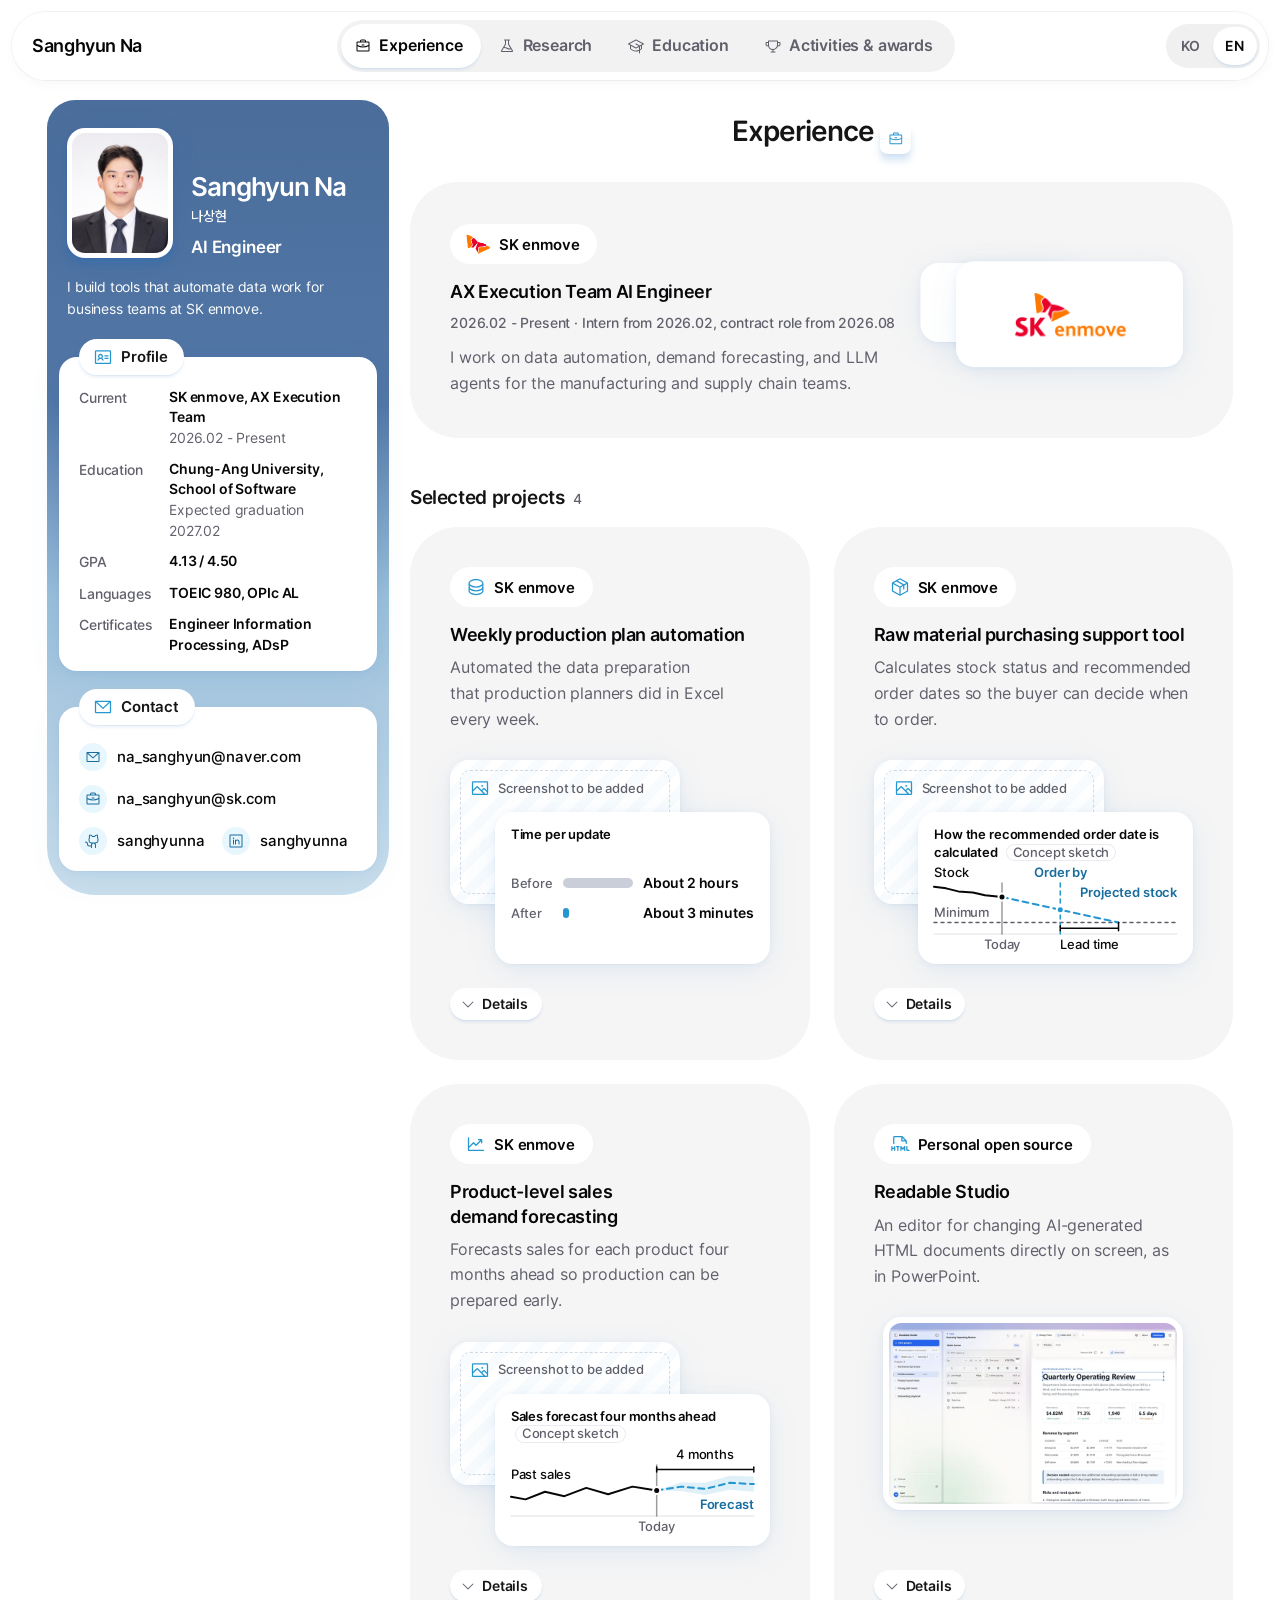
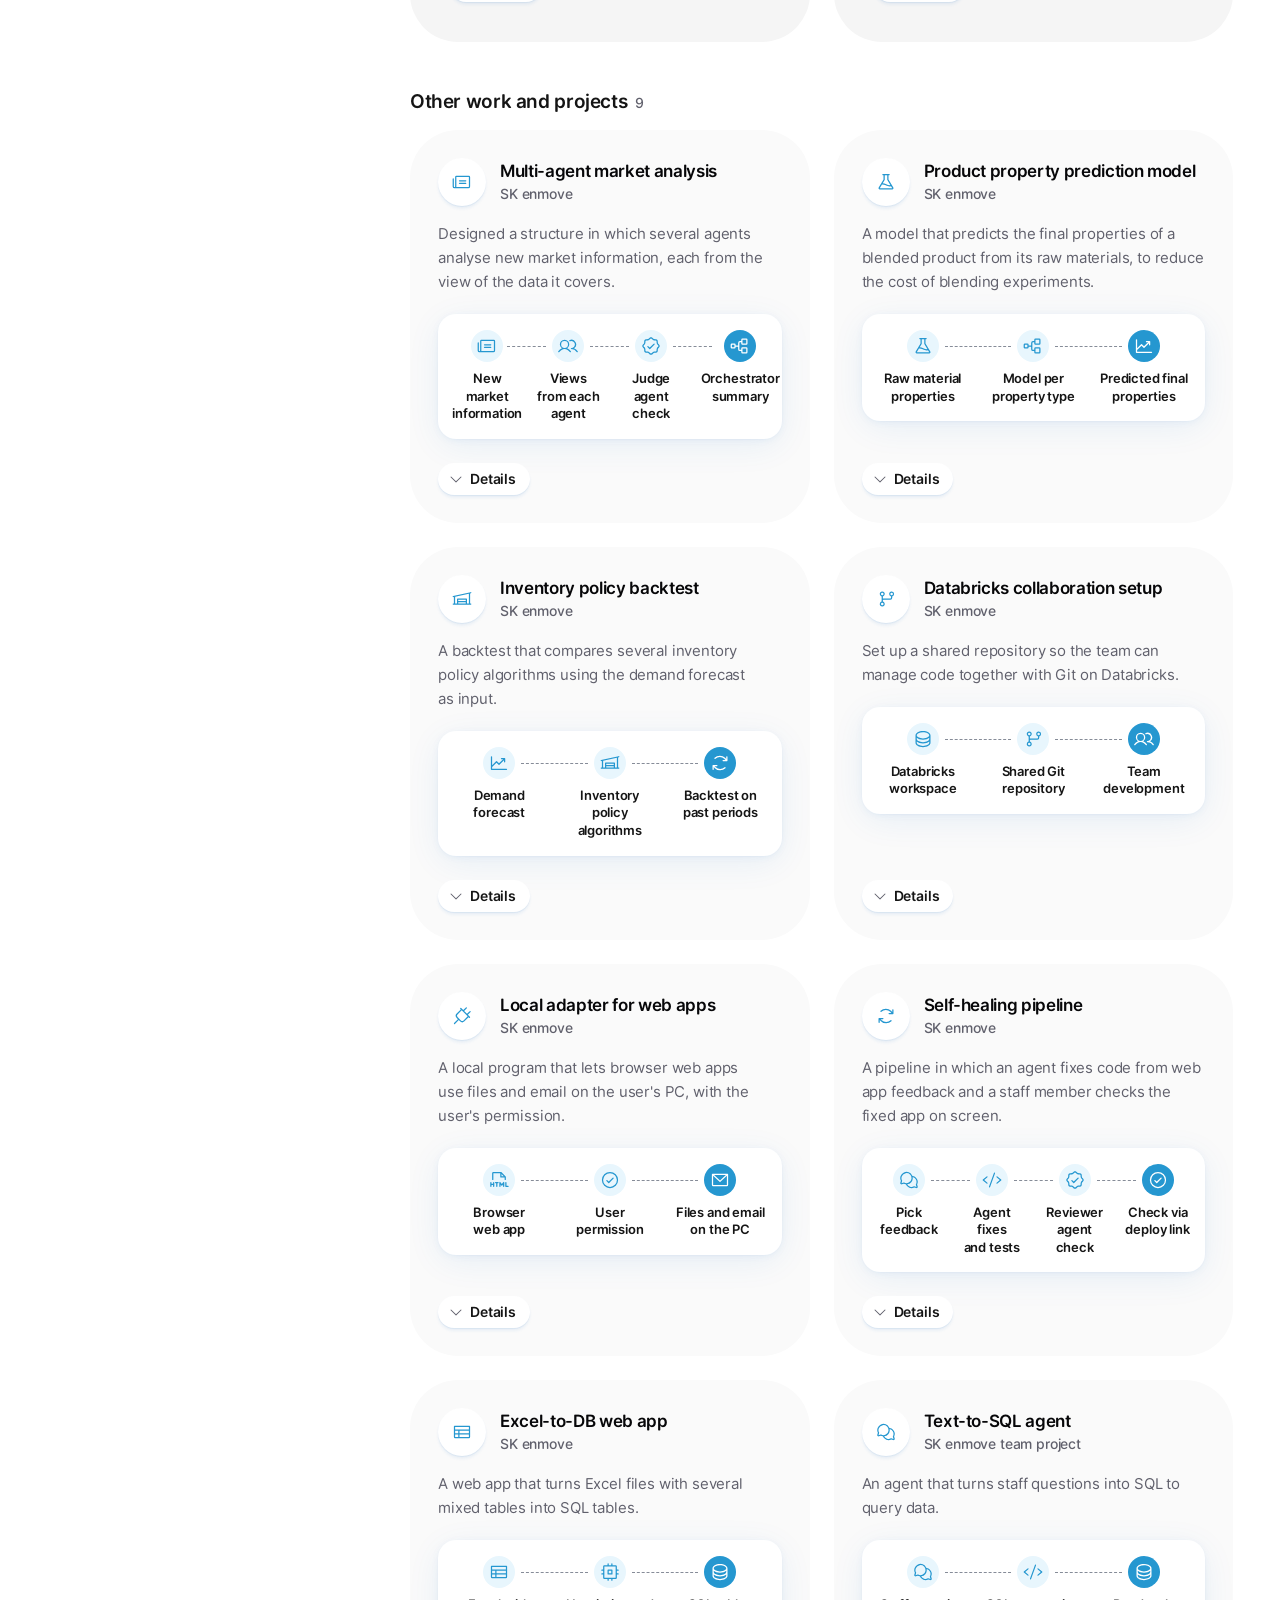
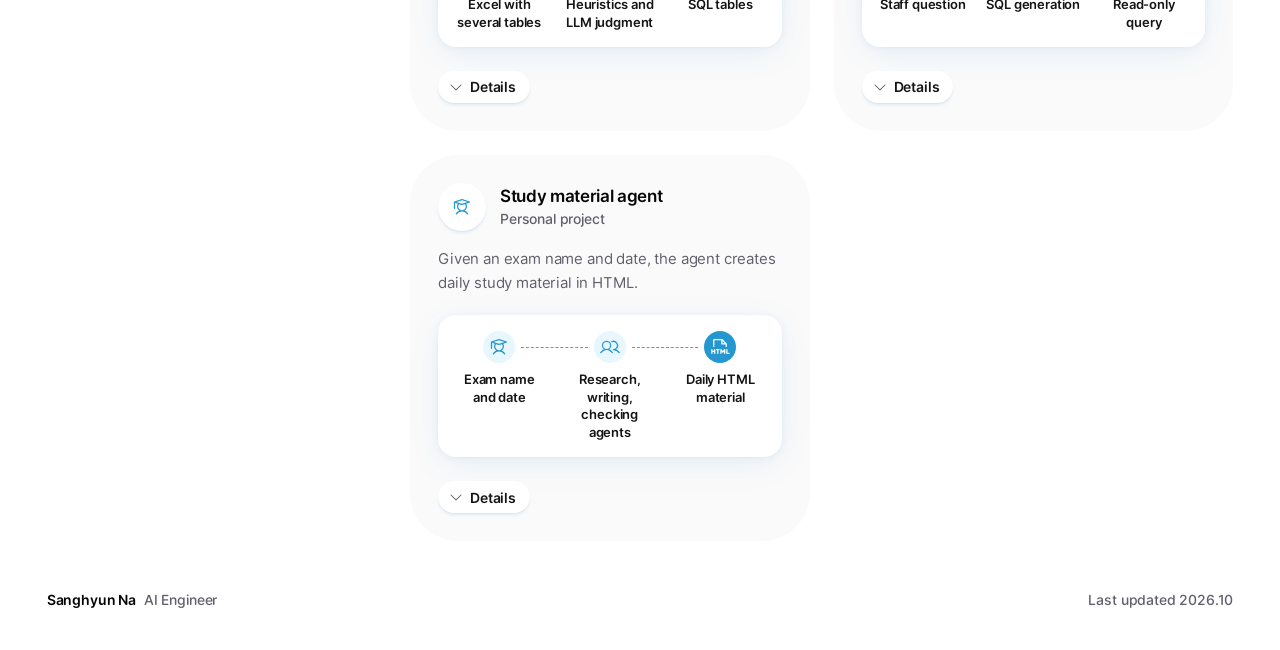
==== commit 3e111fde: "Straighten every paper and calm the type scale" ====
--- a/en/index.html
+++ b/en/index.html
@@ -29,7 +29,7 @@
 <link rel="stylesheet" href="/fonts/open-runde/open-runde.css">
 <link rel="stylesheet" href="/fonts/pretendard/pretendard-subset.css">
 <script>(function(d,m,f){function s(){var h=location.hash.slice(1);try{h=decodeURIComponent(h)}catch(e){}d.setAttribute('data-tab',m[h]||f)}d.classList.add('js');s();addEventListener('hashchange',s)})(document.documentElement,{"projects":"experience","more":"experience","timeline":"education","awards":"activities","experience":"experience","exp-skenmove":"experience","exp-skenmove-title":"experience","g-projects":"experience","g-projects-title":"experience","work-production":"experience","work-production-title":"experience","work-procurement":"experience","work-procurement-title":"experience","work-forecast":"experience","work-forecast-title":"experience","work-readable-studio":"experience","work-readable-studio-title":"experience","g-more":"experience","g-more-title":"experience","more-market-agent":"experience","more-market-agent-title":"experience","more-property":"experience","more-property-title":"experience","more-inventory":"experience","more-inventory-title":"experience","more-databricks":"experience","more-databricks-title":"experience","more-local-adapter":"experience","more-local-adapter-title":"experience","more-self-healing":"experience","more-self-healing-title":"experience","more-excel2db":"experience","more-excel2db-title":"experience","more-text2sql":"experience","more-text2sql-title":"experience","more-study-agent":"experience","more-study-agent-title":"experience","research":"research","g-research":"research","g-research-title":"research","research-clip":"research","research-clip-title":"research","research-llava":"research","research-llava-title":"research","research-siting":"research","research-siting-title":"research","education":"education","g-school":"education","g-school-title":"education","g-certs":"education","g-certs-title":"education","g-overseas":"education","g-overseas-title":"education","g-timeline":"education","g-timeline-title":"education","activities":"activities","g-awards":"activities","g-awards-title":"activities","g-activities":"activities","g-activities-title":"activities"},"experience")</script>
-<style>:root{color-scheme: light;--ink: #070709;--ink-2: #151515;--muted: #60606c;--faint: #868c98;--line: #ebebef;--bg: #ffffff;--card: #f5f5f5;--card-2: #fafafa;--paper: #ffffff;--accent: #2597d0;--accent-ink: #186d9f;--accent-tint: #c0eaff;--accent-wash: #e8f6fd;--frame: linear-gradient(180deg, #4a6d9b 0%, #5277a6 46%, #9abfda 74%, #cbdfec 100%);--frame-solid: #5277a6;--frame-rail: linear-gradient(180deg, #4a6d9b 0, #5277a6 19rem, #9abfda 31rem, #cbdfec 100%);--on-frame: #ffffff;--kind-edu: #9ab3cf;--kind-lab: #5fb2df;--kind-club: #9aa7e6;--kind-work: #1f3f73;--series-before: #c9ced8;--font-sans: 'Open Runde', 'Pretendard Variable', Pretendard, -apple-system, BlinkMacSystemFont, 'Apple SD Gothic Neo', 'Noto Sans KR', 'Segoe UI', sans-serif;--fs-display: clamp(3rem, 1.6rem + 6vw, 5rem);--fs-h2: clamp(1.875rem, 1.35rem + 1.3vw, 2.75rem);--fs-h3: clamp(1.375rem, 1.15rem + 0.6vw, 1.75rem);--fs-title: 1.25rem;--fs-body: 1rem;--fs-chip: 1.0625rem;--fs-sm: 0.875rem;--fs-xs: 0.8125rem;--lh-text: 1.55;--ls-display: -0.04em;--ls-text: -0.01em;--page-pad: clamp(0.5rem, -0.6rem + 4.4vw, 3.25rem);--frame-inset: clamp(0.5rem, 0.35rem + 0.5vw, 0.75rem);--wrap: 82.625rem;--card-pad: clamp(1.75rem, 1.3rem + 1.6vw, 2.5rem);--nav-h: 4rem;--rail-w: clamp(17rem, 6rem + 17vw, 21.5rem);--shell-gap: clamp(0.75rem, 0.2rem + 1.4vw, 1.5rem);--r-item: 1.25rem;--r-group: 1.75rem;--r-frame-top: 1.75rem;--r-frame: clamp(2rem, 1.4rem + 2vw, 3rem);--r-card: clamp(2rem, 1.4rem + 2vw, 3rem);--r-sheet: 2rem;--r-panel: 2.5rem;--r-paper: 1.125rem;--r-inset: 1rem;--r-tile: 0.75rem;--r-pill: 100px;--shadow-paper: 0 0.42px 2.1px -0.75px rgb(22 106 196 / 0.08), 0 1.6px 8px -1.5px rgb(22 106 196 / 0.08), 0 7px 35px -2.25px rgb(22 106 196 / 0.09);--shadow-lift: 0 0.42px 0.42px rgb(22 106 196 / 0.01), 0 1.6px 1.6px rgb(22 106 196 / 0.04), 0 7px 7px rgb(22 106 196 / 0.17);--shadow-chip: 0 1px 1px rgb(23 107 197 / 0.08), 0 3px 3px rgb(23 107 197 / 0.07);--shadow-sheet: 0 17px 37px rgb(16 55 132 / 0.04), 0 67px 67px rgb(16 55 132 / 0.03), 0 150px 90px rgb(16 55 132 / 0.02);--shadow-cta: inset 0 0 0 1.5px rgb(255 255 255 / 0.14), 0 1px 2px rgb(36 36 40 / 0.1), 0 3px 3px rgb(36 36 40 / 0.09), 0 10px 18px -8px rgb(36 36 40 / 0.35);--shadow-nav: 0.12px 0.48px 1.7px -1.5px rgb(82 82 82 / 0.08), 1px 4px 14px -3px rgb(82 82 82 / 0.06);--ease-out: cubic-bezier(0.16, 1, 0.3, 1);--dur: 400ms;--dur-fast: 180ms;--z-nav: 20;--z-skip: 30;}:root:lang(en){--rail-w: clamp(17rem, 7rem + 18vw, 23rem);}*, *::before, *::after{box-sizing: border-box;}*{margin: 0;}html{-webkit-text-size-adjust: 100%;text-size-adjust: 100%;scroll-behavior: smooth;scroll-padding-top: 6rem;scrollbar-color: #c9ced8 transparent;}@media (prefers-reduced-motion: reduce){html{scroll-behavior: auto;}}body{background: var(--bg);color: var(--ink);font-family: var(--font-sans);font-size: var(--fs-body);line-height: var(--lh-text);letter-spacing: var(--ls-text);font-synthesis: none;text-rendering: optimizeLegibility;-webkit-font-smoothing: antialiased;-moz-osx-font-smoothing: grayscale;word-break: keep-all;overflow-wrap: break-word;}:lang(en) body, body:lang(en){word-break: normal;}img, svg{display: block;max-width: 100%;}img{height: auto;}a{color: inherit;text-decoration-thickness: 1px;text-underline-offset: 0.2em;}button{font: inherit;color: inherit;}ul, ol{padding: 0;list-style: none;}strong{font-weight: 600;color: var(--ink);}::selection{background: var(--accent-tint);color: var(--ink);}:focus-visible{outline: 2px solid var(--accent-ink);outline-offset: 3px;border-radius: 6px;}input, textarea{caret-color: var(--accent-ink);}.vh{position: absolute !important;width: 1px;height: 1px;margin: -1px;padding: 0;overflow: hidden;clip: rect(0 0 0 0);white-space: nowrap;border: 0;}.skip{position: fixed;top: 0.75rem;left: 0.75rem;z-index: var(--z-skip);padding: 0.75rem 1.25rem;border-radius: var(--r-pill);background: var(--ink);color: #fff;font-weight: 600;text-decoration: none;transform: translateY(-200%);}.skip:focus{transform: none;}.sprite{display: none;}.icon{flex: none;width: 1.25rem;height: 1.25rem;fill: currentColor;}.icon--sm{width: 1rem;height: 1rem;}.icon--lg{width: 1.5rem;height: 1.5rem;}.wrap{width: 100%;max-width: var(--wrap);margin-inline: auto;padding-inline: var(--page-pad);}.meta{font-size: var(--fs-sm);font-weight: 500;line-height: 1.5;color: var(--muted);font-variant-numeric: tabular-nums;}.card{border-radius: var(--r-card);background: var(--card);padding: var(--card-pad);}.card--soft{background: var(--card-2);}.paper{border-radius: var(--r-paper);background: var(--paper);box-shadow: var(--shadow-paper);}.sheet{border-radius: var(--r-sheet);background: var(--paper);box-shadow: var(--shadow-sheet);}.chip{display: inline-flex;align-items: center;gap: 0.5rem;min-height: 2.5rem;padding: 0.5rem 1.125rem 0.5rem 1rem;border-radius: var(--r-pill);background: var(--paper);font-size: var(--fs-chip);font-weight: 600;line-height: 1.4;letter-spacing: -0.01em;color: var(--ink);white-space: nowrap;}.chip>.icon{color: var(--accent);}.chip>img{width: auto;height: 1.25rem;object-fit: contain;}.chip--float{position: absolute;top: 0;left: 1.25rem;min-height: 2.25rem;padding: 0.375rem 1rem 0.375rem 0.875rem;border-radius: 2rem;box-shadow: var(--shadow-chip);font-size: 0.9375rem;transform: translateY(-50%);}.btn{display: inline-flex;align-items: center;justify-content: center;gap: 0.5rem;min-height: 3rem;padding: 0.75rem 1.5rem;border: 0;border-radius: var(--r-pill);font-size: var(--fs-chip);font-weight: 600;line-height: 1.4;letter-spacing: -0.01em;text-decoration: none;white-space: nowrap;cursor: pointer;transition: background-color var(--dur-fast) ease-out, transform var(--dur-fast) var(--ease-out), box-shadow var(--dur-fast) ease-out;}.btn:active{transform: scale(0.98);}.btn--dark{background: var(--ink);color: #fff;box-shadow: var(--shadow-cta);}.btn--dark:hover{background: #23232a;}.tile{display: inline-grid;flex: none;place-items: center;width: var(--tile, 3.25rem);height: var(--tile, 3.25rem);border-radius: calc(var(--tile, 3.25rem) * 0.3);background: var(--paper);box-shadow: var(--shadow-chip);color: var(--accent);overflow: hidden;}.tile>img{width: 68%;height: 68%;object-fit: contain;}.tile--wide>img{width: 80%;}.tile--round{border-radius: 50%;}.tile--round>img.tile__fill{width: 100%;height: 100%;}.ph{position: relative;display: grid;place-content: center;justify-items: center;gap: 0.5rem;aspect-ratio: 16 / 10;padding: 1rem;border-radius: var(--r-paper);background: repeating-linear-gradient(135deg, rgb(37 151 208 / 0.035) 0 10px, transparent 10px 20px), var(--paper);box-shadow: var(--shadow-paper);color: var(--muted);text-align: center;}.ph::before{content: '';position: absolute;inset: 0.625rem;border: 1.5px dashed #d3d9e3;border-radius: calc(var(--r-paper) - 0.5rem);pointer-events: none;}.ph>.icon{width: 1.75rem;height: 1.75rem;color: var(--accent);}.ph__label{font-size: var(--fs-sm);font-weight: 500;line-height: 1.4;}.points{display: grid;gap: 0.625rem;}.points>li{position: relative;padding-left: 1.125rem;font-size: var(--fs-body);line-height: var(--lh-text);color: var(--muted);}.points>li::before{content: '';position: absolute;left: 0.125rem;top: 0.68em;width: 0.375rem;height: 0.375rem;border-radius: 2px;background: var(--accent);}@media print{:root{--card-pad: 1rem;}body{font-size: 10.5pt;}.nav, .skip, .ph, .btn, .disc__sum, .profile__lang{display: none !important;}.card, .paper, .sheet{box-shadow: none !important;break-inside: avoid;}a{text-decoration: none;}}@media (prefers-reduced-motion: reduce){*, *::before, *::after{animation: none !important;transition: none !important;}.btn:active{transform: none;}}.nav{position: sticky;top: var(--frame-inset);z-index: var(--z-nav);margin: var(--frame-inset);}.nav__bar{display: grid;grid-template-columns: minmax(0, 1fr) auto minmax(0, 1fr);align-items: center;gap: 0.75rem;min-height: var(--nav-h);padding: 0.5rem 0.5rem 0.5rem 1.25rem;border-radius: 120px;background: rgb(255 255 255 / 0.9);-webkit-backdrop-filter: blur(10px) saturate(1.4);backdrop-filter: blur(10px) saturate(1.4);box-shadow: 0 0 0 1px rgb(7 7 9 / 0.05), var(--shadow-nav);}.nav__brand{justify-self: start;display: flex;align-items: center;min-width: 2.75rem;min-height: 2.75rem;font-size: 1.125rem;font-weight: 600;letter-spacing: -0.02em;text-decoration: none;white-space: nowrap;}.nav__lang{justify-self: end;}.tabs__list{display: flex;gap: 0.25rem;padding: 0.25rem;border-radius: var(--r-pill);background: rgb(7 7 9 / 0.05);}.tabs__tab{display: inline-flex;align-items: center;justify-content: center;gap: 0.5rem;min-height: 2.75rem;padding: 0.5rem 1.125rem 0.5rem 0.875rem;border-radius: var(--r-pill);font-size: 1rem;font-weight: 600;line-height: 1.2;letter-spacing: -0.01em;color: var(--muted);text-decoration: none;white-space: nowrap;transition: background-color var(--dur-fast) ease-out, color var(--dur-fast) ease-out, box-shadow var(--dur-fast) ease-out;}.tabs__tab:hover{color: var(--ink);background: rgb(255 255 255 / 0.7);}.tabs__tab[aria-selected='true']{background: var(--paper);color: var(--ink);box-shadow: var(--shadow-chip);}.tabs__short{display: none;}.lang{display: inline-flex;padding: 0.1875rem;border-radius: var(--r-pill);background: rgb(7 7 9 / 0.06);}.lang__opt{position: relative;display: inline-grid;place-items: center;min-width: 2.75rem;height: 2.375rem;padding-inline: 0.625rem;border-radius: var(--r-pill);font-size: 0.875rem;font-weight: 600;letter-spacing: 0.01em;text-decoration: none;color: var(--muted);}.lang__opt::after{content: '';position: absolute;inset: -0.1875rem 0;}.lang__opt:hover{color: var(--ink);}.lang__opt[aria-current='page']{background: var(--paper);color: var(--ink);box-shadow: var(--shadow-chip);}@media (max-width: 63.99rem){.tabs__long{position: absolute;width: 1px;height: 1px;margin: -1px;padding: 0;overflow: hidden;clip: rect(0 0 0 0);white-space: nowrap;border: 0;}.tabs__short{display: inline;}.tabs__tab{padding-inline: 0.75rem 0.875rem;font-size: 0.9375rem;}}@media (max-width: 47.99rem){.nav{margin: var(--frame-inset) var(--frame-inset) 0;}.nav__bar{grid-template-columns: minmax(0, 1fr);min-height: 0;padding: 0.25rem;}.nav__brand, .nav__lang{display: none;}.tabs__list{gap: 0.125rem;}.tabs__tab{flex: 1 1 0;min-width: 0;min-height: 2.75rem;padding: 0.375rem 0.25rem;font-size: 0.875rem;}.tabs__tab>.icon{display: none;}.lang__opt{height: 2.75rem;}.lang__opt::after{inset: 0;}}.shell{display: grid;grid-template-columns: minmax(0, 1fr);gap: var(--shell-gap);align-items: start;padding-top: 0.5rem;padding-bottom: 2.5rem;}@media (min-width: 48rem){.shell{grid-template-columns: var(--rail-w) minmax(0, 1fr);}}@media (min-width: 48rem) and (min-height: 54rem){.profile{position: sticky;top: calc(var(--frame-inset) + var(--nav-h) + 1rem);}}.panels{min-width: 0;container: panels / inline-size;}.panel__title{margin: 1.25rem 0 2.25rem;font-size: var(--fs-h2);font-weight: 600;line-height: 1.12;letter-spacing: -0.035em;color: var(--ink-2);text-align: center;text-wrap: balance;}.panel__tile{display: inline-grid;place-items: center;width: 1.12em;height: 1.12em;margin-inline: 0.2em 0;vertical-align: -0.2em;border-radius: 0.26em;background: var(--paper);box-shadow: var(--shadow-lift);color: var(--accent);transform: rotate(-4deg);}.panel__tile .icon{width: 0.56em;height: 0.56em;}.panel + .panel{margin-top: 4rem;}.js .panel{display: none;}.js[data-tab='experience'] #experience, .js[data-tab='research'] #research, .js[data-tab='education'] #education, .js[data-tab='activities'] #activities{display: block;}.panel:focus-visible{outline-offset: 6px;border-radius: var(--r-item);}@media (prefers-reduced-motion: no-preference){.js .panel{animation: panel-in 180ms ease-out;}@keyframes panel-in{from{opacity: 0;}to{opacity: 1;}}}.group + .group{margin-top: 3rem;}.group__title{display: flex;align-items: baseline;gap: 0.5rem;margin-bottom: 1.25rem;font-size: 1.375rem;font-weight: 600;line-height: 1.3;letter-spacing: -0.03em;color: var(--ink-2);}.group__count{font-size: var(--fs-sm);font-weight: 500;color: var(--muted);font-variant-numeric: tabular-nums;}.disc{margin-top: 0.75rem;}.disc__sum{display: inline-flex;align-items: center;gap: 0.375rem;min-height: 2rem;padding: 0.25rem 0.875rem 0.25rem 0.625rem;border-radius: var(--r-pill);background: var(--card);font-size: var(--fs-sm);font-weight: 600;line-height: 1.4;color: var(--ink-2);list-style: none;cursor: pointer;transition: background-color var(--dur-fast) ease-out;}.disc__sum::-webkit-details-marker{display: none;}.disc__sum:hover{background: #ececef;}.disc__sum>.icon{color: var(--muted);transition: transform var(--dur-fast) var(--ease-out);}.disc[open]>.disc__sum>.icon{transform: rotate(180deg);}.disc__body{margin-top: 0.875rem;}@media (max-width: 47.99rem){.disc__sum{min-height: 2.75rem;}}@media print{.shell{display: block;padding: 0;}.profile{position: static;margin-bottom: 1.5rem;}.js .panel{display: block;animation: none;}.js .panel + .panel{margin-top: 1.5rem;}.panel__title{margin: 0 0 0.75rem;font-size: 1.5rem;text-align: left;}.panel__tile{display: none;}.panel{break-before: auto;}.group{break-inside: auto;}}.profile{container: profile / inline-size;padding: 1.25rem 0.75rem 1.5rem;border-radius: var(--r-frame-top) var(--r-frame-top) var(--r-frame) var(--r-frame);background: var(--frame-solid) var(--frame-rail);color: var(--on-frame);}.profile__head{display: grid;grid-template-columns: auto minmax(0, 1fr);grid-template-areas: 'photo id';align-items: end;gap: 1.125rem;padding: 0.5rem 0.5rem 0;}.profile__photo-paper{--rot: -3deg;grid-area: photo;padding: 0.3125rem;border-radius: var(--r-paper);background: var(--paper);box-shadow: var(--shadow-paper), var(--shadow-lift);transform: rotate(var(--rot));}.profile__photo{width: 6rem;height: auto;aspect-ratio: 4 / 5;border-radius: 0.8125rem;object-fit: cover;object-position: 50% 22%;background: var(--paper);}.profile__id{grid-area: id;min-width: 0;}.profile__name{font-size: 2.25rem;font-weight: 600;line-height: 1;letter-spacing: var(--ls-display);}:lang(en) .profile__name{font-size: 2rem;}.profile__alt{margin-top: 0.375rem;font-size: var(--fs-sm);font-weight: 500;line-height: 1.4;}.profile__role{margin-top: 0.625rem;font-size: 1.0625rem;font-weight: 600;line-height: 1.3;}.profile__lang{display: none;}.profile__lede{padding: 1.125rem 0.5rem 0;font-size: 0.875rem;line-height: 1.6;}.profile__paper{--rot: 0deg;position: relative;margin-top: 2.25rem;padding: 1.875rem 1.25rem 1rem;color: var(--ink);transform: rotate(var(--rot));}.profile__paper--facts{--rot: -1.25deg;}.profile__paper--contact{--rot: 1deg;padding-bottom: 0.625rem;}.profile__label{color: var(--ink-2);}.profile__facts{display: grid;grid-template-columns: max-content minmax(0, 1fr);gap: 0.625rem 1rem;}.profile__fact{display: contents;}.profile__facts dt{font-size: var(--fs-sm);font-weight: 500;line-height: 1.55;color: var(--muted);}.profile__facts dd{display: grid;gap: 0.0625rem;}.profile__value{font-size: 0.875rem;font-weight: 600;line-height: 1.45;color: var(--ink);}.profile__meta{font-size: var(--fs-sm);line-height: 1.45;color: var(--muted);font-variant-numeric: tabular-nums;}.profile__contacts{display: grid;grid-template-columns: repeat(2, minmax(0, 1fr));gap: 0.125rem;margin-left: -0.375rem;}.profile__contacts>li:nth-child(-n + 2){grid-column: 1 / -1;}.profile__link{display: grid;grid-template-columns: 1.75rem minmax(0, 1fr);align-items: center;gap: 0.625rem;min-height: 2.5rem;padding: 0.25rem 0.375rem;border-radius: 0.875rem;color: var(--ink);text-decoration: none;transition: background-color var(--dur-fast) ease-out;}.profile__link:hover{background: var(--card-2);}.profile__contact-icon{display: grid;place-items: center;width: 1.75rem;height: 1.75rem;border-radius: 50%;background: var(--accent-wash);color: var(--accent-ink);}.profile__contact-value{min-width: 0;font-size: 0.9375rem;font-weight: 500;line-height: 1.4;overflow-wrap: anywhere;}.profile__link:hover .profile__contact-value{text-decoration: underline;text-underline-offset: 0.2em;}@container profile (max-width: 19.5rem){.profile__head{grid-template-columns: minmax(0, 1fr);grid-template-areas: 'photo' 'id';justify-items: start;gap: 0.875rem;}.profile__name, :lang(en) .profile__name{font-size: 1.75rem;}.profile__facts{grid-template-columns: minmax(0, 1fr);gap: 0;}.profile__facts dd{margin-bottom: 0.5rem;}.profile__paper{padding-inline: 1rem;}.profile__contacts{grid-template-columns: minmax(0, 1fr);}.profile__contact-value{font-size: 0.875rem;}}@media (max-width: 47.99rem){.profile{padding: 1rem 0.625rem 1.25rem;}.profile__head{grid-template-rows: auto 1fr;grid-template-areas: 'photo lang' 'photo id';column-gap: 1rem;row-gap: 0.25rem;padding: 0.25rem 0.375rem 0;}.profile__photo{width: 5rem;}.profile__role{margin-top: 0.375rem;}.profile__lang{grid-area: lang;justify-self: end;display: inline-flex;background: rgb(0 0 0 / 0.16);}.profile__lang .lang__opt{color: var(--on-frame);}.profile__lang .lang__opt[aria-current='page']{color: var(--ink);}.profile__lede{padding: 0.875rem 0.375rem 0;}.profile__paper{padding: 1.75rem 1rem 0.875rem;}.profile__paper--contact{padding-bottom: 0.5rem;}.profile__facts{gap: 0.5rem 0.875rem;}.profile__link{min-height: 2.75rem;}}@media (min-width: 48rem) and (max-height: 50rem){.profile__photo{width: 5rem;}.profile__name, :lang(en) .profile__name{font-size: 1.75rem;}.profile__lede{padding-top: 0.75rem;}.profile__paper{margin-top: 1.5rem;padding-top: 1.5rem;}@container profile (min-width: 19.51rem){.profile__facts{row-gap: 0.5rem;}}}@media (prefers-reduced-motion: no-preference){.profile__photo-paper, .profile__paper{animation: rail-rise 800ms var(--ease-out) both;}.profile__paper--facts{animation-delay: 80ms;}.profile__paper--contact{animation-delay: 160ms;}@keyframes rail-rise{from{transform: translateY(1.25rem) rotate(0deg);}to{transform: rotate(var(--rot));}}}@media print{.profile{padding: 0;background: none;color: var(--ink);}.profile__head, .profile__lede{padding-inline: 0;}.profile__photo-paper, .profile__paper{margin-top: 1rem;padding: 0;box-shadow: none;transform: none;}.profile__label{position: static;padding: 0;box-shadow: none;transform: none;}}.tl{--tl-grid: color-mix(in srgb, var(--faint) 26%, transparent);}.tl__legend{display: flex;flex-wrap: wrap;gap: 0.25rem 1rem;}.tl__key{display: inline-flex;align-items: center;gap: 0.5rem;font-size: var(--fs-sm);font-weight: 500;line-height: 1.5;color: var(--muted);}.tl__swatch{flex: none;width: 0.75rem;height: 0.75rem;border-radius: 0.25rem;}.tl__swatch--edu, .tl__bar--edu{background: var(--kind-edu);}.tl__swatch--lab, .tl__bar--lab{background: var(--kind-lab);}.tl__swatch--club, .tl__bar--club{background: var(--kind-club);}.tl__swatch--work, .tl__bar--work{background: var(--kind-work);}.tl__track{position: relative;min-width: 0;background: repeating-linear-gradient(to right, var(--tl-grid) 0 1px, transparent 1px calc(100% / var(--years)));}.tl__axis{display: flex;flex-direction: column;margin-top: 0.75rem;}.tl__axis>.tl__track{container-type: inline-size;flex: 1;min-height: 2.75rem;}.tl__year{position: absolute;top: 0;left: var(--x);padding-left: 0.3125rem;font-size: var(--fs-xs);font-weight: 500;line-height: 1.25rem;color: var(--muted);font-variant-numeric: tabular-nums;white-space: nowrap;}.tl__year-short{display: none;}@container (max-width: 19rem){.tl__year-full{display: none;}.tl__year-short{display: inline;}}.tl__now{position: absolute;bottom: 0;left: var(--now);padding: 0.125rem 0.625rem;border-radius: var(--r-pill);background: var(--ink);color: var(--on-frame);font-size: var(--fs-xs);font-weight: 600;line-height: 1.25rem;white-space: nowrap;transform: translateX(-50%);}.tl__rows{display: grid;row-gap: 0.875rem;margin-top: 0.5rem;}.tl__row{display: grid;row-gap: 0.375rem;}.tl__label{display: flex;align-items: center;gap: 0.625rem;min-width: 0;}.tl__text{flex: 1;min-width: 0;}.tl__name{font-size: 0.9375rem;font-weight: 600;line-height: 1.3;color: var(--ink);text-wrap: balance;}.tl__meta{font-size: var(--fs-sm);font-weight: 500;line-height: 1.4;color: var(--muted);font-variant-numeric: tabular-nums;}.tl__period{white-space: nowrap;}.tl__row>.tl__track{height: 0.875rem;}.tl__row>.tl__track::after{content: '';position: absolute;top: 0;bottom: 0;left: calc(var(--now) - 0.75px);width: 1.5px;background: var(--ink);opacity: 0.4;}.tl__bar{position: absolute;top: 50%;left: var(--s);width: calc(var(--e) - var(--s));min-width: 0.625rem;height: 0.625rem;border-radius: var(--r-pill);transform: translateY(-50%);}.tl__bar--ongoing{-webkit-mask-image: linear-gradient(to right, var(--ink) calc(100% - min(1.5rem, 50%)), transparent);mask-image: linear-gradient(to right, var(--ink) calc(100% - min(1.5rem, 50%)), transparent);}@container panels (min-width: 38.5rem){.tl__head, .tl__row{display: grid;grid-template-columns: 18rem minmax(0, 1fr);column-gap: 1rem;}.tl:lang(en) .tl__head, .tl:lang(en) .tl__row{grid-template-columns: 19.5rem minmax(0, 1fr);}.tl__axis{margin-top: 0;}.tl__rows{row-gap: 0;margin-top: 0;}.tl__label{min-height: 2.75rem;padding-block: 0.1875rem;}.tl__row>.tl__track{height: auto;}.tl__bar{min-width: 0.75rem;height: 0.75rem;}}@container panels (min-width: 48.5rem){.tl__head, .tl__row{grid-template-columns: 23rem minmax(0, 1fr);column-gap: 1.25rem;}.tl:lang(en) .tl__head, .tl:lang(en) .tl__row{grid-template-columns: 26.5rem minmax(0, 1fr);}.tl__text{display: grid;grid-template-columns: minmax(0, 1fr) 8rem;grid-template-areas: 'name period' 'sub period';align-items: center;column-gap: 0.75rem;}.tl__name{grid-area: name;}.tl__meta{display: contents;}.tl__sub{grid-area: sub;text-wrap: balance;}.tl__sep{display: none;}.tl__period{grid-area: period;}}@media print{.tl__head, .tl__rows{-webkit-print-color-adjust: exact;print-color-adjust: exact;}}.exp-keep{white-space: nowrap;}.emp{display: grid;grid-template-columns: minmax(0, 1fr);gap: 1.5rem;}.emp__title{margin-top: 1.25rem;font-size: var(--fs-h3);font-weight: 500;line-height: 1.22;letter-spacing: -0.03em;color: var(--ink);text-wrap: balance;}.emp__meta{margin-top: 0.5rem;}.emp__note{display: inline-block;}.emp__duty{margin-top: 1rem;font-size: 1.0625rem;line-height: 1.6;color: var(--muted);text-wrap: pretty;}.emp__visual{display: none;position: relative;min-height: 11rem;}.emp__paper{position: absolute;top: 50%;left: 50%;width: min(84%, 17rem);}.emp__paper--front{display: grid;place-items: center;padding: 1.75rem 1.25rem;transform: translate(-45%, -46%) rotate(3deg);}.emp__paper--front>img{width: 64%;}.emp__paper--back{aspect-ratio: 2;width: min(58%, 11.5rem);transform: translate(-88%, -56%) rotate(-5deg);}@container panels (min-width: 44rem){.emp{grid-template-columns: minmax(0, 1.25fr) minmax(0, 0.75fr);align-items: center;}.emp__visual{display: block;}}.emp + .group{margin-top: 3rem;}.proj__grid{display: grid;grid-template-columns: minmax(0, 1fr);gap: 1.5rem;}@container panels (min-width: 44rem){.proj__grid{grid-template-columns: repeat(2, minmax(0, 1fr));}}.proj{display: flex;flex-direction: column;min-width: 0;}.proj>.chip{align-self: flex-start;max-width: 100%;}.proj__title{margin-top: 1.25rem;font-size: var(--fs-h3);font-weight: 500;line-height: 1.22;letter-spacing: -0.03em;color: var(--ink);text-wrap: balance;}.proj__summary{margin-top: 0.5rem;font-size: 1rem;line-height: 1.6;color: var(--muted);text-wrap: pretty;}.proj__stage{display: grid;margin: 1.75rem 0 1.25rem;}.proj__ph{grid-area: 1 / 1;align-self: start;width: 72%;aspect-ratio: 16 / 10;grid-auto-flow: column;place-content: start;align-items: center;padding: 1.125rem 1.25rem;text-align: left;transform: rotate(-3deg);}.proj__ph>.icon{width: 1.25rem;height: 1.25rem;}.proj__ph>.ph__label{font-size: var(--fs-xs);}.proj__chart{grid-area: 1 / 1;justify-self: end;display: flex;flex-direction: column;width: 86%;min-height: 9.5rem;margin-top: 3.25rem;padding: 0.875rem 1rem 0.75rem;transform: rotate(2.5deg);z-index: 1;}.proj__shot{width: 94%;margin-inline: auto;overflow: hidden;padding: 0.375rem;transform: rotate(-2deg);}.proj__shot>img{width: 100%;border-radius: calc(var(--r-paper) - 0.375rem);}.proj>.disc{margin-top: auto;padding-top: 0.25rem;}.proj .points>li, .more .points>li{font-size: 0.9375rem;text-wrap: pretty;}.proj__links{margin-top: 0.875rem;}.proj__link{display: inline-flex;align-items: center;gap: 0.375rem;min-height: 2.5rem;padding: 0.25rem 0.875rem 0.25rem 0.75rem;border-radius: var(--r-pill);background: var(--paper);box-shadow: var(--shadow-chip);font-size: var(--fs-sm);font-weight: 600;color: var(--ink);text-decoration: none;}.proj__link>.icon:first-child{color: var(--accent);}@media (max-width: 47.99rem){.proj__link{min-height: 2.75rem;}}@media (prefers-reduced-motion: no-preference) and (pointer: fine){.proj__ph, .proj__chart, .proj__shot, .flow{transition: transform var(--dur) var(--ease-out);}.proj:hover .proj__chart, .proj:focus-within .proj__chart, .proj:hover .proj__shot, .proj:focus-within .proj__shot{transform: rotate(0deg) translateY(-4px);}.proj:hover .proj__ph, .proj:focus-within .proj__ph{transform: rotate(-1deg);}.more:hover .flow, .more:focus-within .flow{transform: rotate(0deg);}}.more__grid{display: grid;grid-template-columns: minmax(0, 1fr);gap: 1.5rem;}@container panels (min-width: 40rem){.more__grid{grid-template-columns: repeat(2, minmax(0, 1fr));}}.more{display: flex;flex-direction: column;min-width: 0;padding: 1.75rem;}.more__head{display: grid;grid-template-columns: auto minmax(0, 1fr);align-items: center;gap: 0.875rem;}.more__title{font-size: 1.25rem;font-weight: 600;line-height: 1.35;letter-spacing: -0.02em;color: var(--ink);text-wrap: balance;}.more__summary{margin-top: 1rem;font-size: 0.9375rem;line-height: 1.6;color: var(--muted);text-wrap: pretty;}.more>.disc{margin-top: auto;padding-top: 0.25rem;}.flow{display: grid;grid-auto-flow: column;grid-auto-columns: minmax(0, 1fr);gap: 1rem;margin: 1.25rem 0 1.25rem;padding: 1rem 0.875rem;transform: rotate(-1deg);}.flow__step{position: relative;display: grid;justify-items: center;align-content: start;gap: 0.5rem;text-align: center;}.flow__step>.tile{background: var(--accent-wash);box-shadow: none;}.flow__step:last-child>.tile{background: var(--accent);color: var(--paper);}.flow__step + .flow__step::before{content: '';position: absolute;top: 1rem;right: calc(50% + 1.375rem);width: calc(100% - 1.75rem);border-top: 1.5px dashed var(--faint);}.flow__label{font-size: var(--fs-xs);font-weight: 600;line-height: 1.35;color: var(--ink-2);text-wrap: balance;}@container panels (max-width: 25rem){.flow{grid-auto-flow: row;gap: 0.75rem;}.flow__step{grid-template-columns: 2rem minmax(0, 1fr);justify-items: start;align-items: center;text-align: left;}.flow__step + .flow__step::before{top: auto;right: auto;bottom: 100%;left: calc(1rem - 0.75px);width: 0;height: 0.75rem;border-top: 0;border-left: 1.5px dashed var(--faint);}}.card .disc__sum{background: var(--paper);box-shadow: var(--shadow-chip);}.card .disc__sum:hover{background: #f7f8fa;}@container panels (max-width: 29.99rem){.more{padding: 1.25rem;}.proj__ph{width: 80%;}.proj__chart{width: 92%;}}@media print{.proj, .more, .emp{border: 1px solid var(--line);}.emp__visual, .proj__ph{display: none;}.proj__chart, .proj__shot, .flow{margin-top: 0.75rem;transform: none;}}.chart__head{font-size: var(--fs-xs);line-height: 1.35;}.chart__title{font-weight: 600;color: var(--ink);}.chart__tag{display: inline-block;margin-left: 0.25rem;padding-inline: 0.4375rem;border-radius: var(--r-pill);background: var(--paper);box-shadow: inset 0 0 0 1px var(--line);font-weight: 500;color: var(--muted);white-space: nowrap;}.chart__plot{position: relative;flex: 1 0 auto;min-height: 2.875rem;margin-top: 1.375rem;margin-bottom: 1.125rem;}.chart__svg{position: absolute;inset: 0;width: 100%;height: 100%;overflow: visible;}.chart__svg :is(path, polyline){fill: none;stroke-linecap: round;stroke-linejoin: round;}.chart__axis{stroke: var(--line);stroke-width: 1.5;}.chart__solid{stroke: var(--ink);stroke-width: 2;}.chart__dash{stroke: var(--accent);stroke-width: 2;stroke-dasharray: 6 4.5;}.chart__min{stroke: var(--muted);stroke-width: 1.5;stroke-dasharray: 3 4;}.chart__rule{stroke: var(--ink);stroke-width: 1.5;stroke-opacity: 0.4;}.chart__mark{stroke: var(--accent);stroke-width: 1.5;stroke-dasharray: 4 4;}.chart__bracket{stroke: var(--ink);stroke-width: 1.5;}.chart__band{fill: var(--accent);fill-opacity: 0.14;stroke: none;}.chart__halo{stroke: var(--paper);stroke-width: 9;}.chart__dot{stroke: var(--ink);stroke-width: 5;}.chart__dot--accent{stroke: var(--accent);}.chart__label{position: absolute;left: var(--x);top: var(--y);font-size: var(--fs-xs);font-weight: 500;line-height: 1.3;color: var(--muted);white-space: nowrap;}.chart__label--ink{color: var(--ink);}.chart__label--accent{color: var(--accent-ink);font-weight: 600;}.chart__label--sa{transform: translateY(-100%);padding-bottom: 0.125rem;}.chart__label--ca{transform: translate(-50%, -100%);padding-bottom: 0.125rem;}.chart__label--sb{padding-top: 0.0625rem;}.chart__label--cb{transform: translateX(-50%);padding-top: 0.125rem;}.chart__label--eb{left: auto;right: calc(100% - var(--x));padding-top: 0.0625rem;}.chart-bars{display: grid;grid-template-columns: max-content minmax(0, 1fr) max-content;flex: 1 0 auto;align-content: center;align-items: center;gap: 0.5rem 0.625rem;}.chart-bars__row{display: grid;grid-column: 1 / -1;grid-template-columns: max-content minmax(0, 1fr) max-content;column-gap: 0.625rem;align-items: center;}@supports (grid-template-columns: subgrid){.chart-bars__row{grid-template-columns: subgrid;}}.chart-bars__label{font-size: var(--fs-xs);font-weight: 500;color: var(--muted);white-space: nowrap;}.chart-bars__track{display: flex;align-items: center;min-width: 0;}.chart-bars__bar{width: var(--v);min-width: 0.375rem;height: 0.625rem;border-radius: var(--r-pill);background: var(--series-before);}.chart-bars__row:last-child .chart-bars__bar{background: var(--accent);}.chart-bars__value{font-size: var(--fs-sm);font-weight: 600;color: var(--ink);font-variant-numeric: tabular-nums;white-space: nowrap;}.rs{display: flex;flex-direction: column;min-width: 0;}.rs__copy{display: flex;flex-direction: column;min-width: 0;}.rs__lab{align-self: flex-start;max-width: 100%;white-space: normal;}.rs__lab>img{flex: none;}.rs__when{margin-top: 0.875rem;}.rs__title{margin-top: 0.5rem;font-size: var(--fs-h3);font-weight: 500;line-height: 1.22;letter-spacing: -0.03em;color: var(--ink);text-wrap: balance;}.rs__summary{margin-top: 0.5rem;font-size: 1rem;line-height: 1.6;color: var(--muted);text-wrap: pretty;}.rs__visual{display: grid;align-content: center;margin: 1.75rem 0 1.25rem;}.rs>.disc{margin-top: auto;padding-top: 0.25rem;}.rs .points>li{font-size: 0.9375rem;text-wrap: pretty;}.rs__grid{display: grid;grid-template-columns: minmax(0, 1fr);gap: 1.5rem;margin-top: 1.5rem;}@container panels (min-width: 44rem){.rs__grid{grid-template-columns: repeat(2, minmax(0, 1fr));}}@container panels (min-width: 46rem){.rs--wide{display: grid;grid-template-columns: repeat(2, minmax(0, 1fr));grid-template-rows: auto 1fr;column-gap: 2.5rem;}.rs--wide>.rs__copy{grid-area: 1 / 1;}.rs--wide>.disc{grid-area: 2 / 1;align-self: start;margin-top: 1.25rem;}.rs--wide>.rs__visual{grid-area: 1 / 2 / 3 / 3;margin: 0;}}.rs__pair-row{display: flex;flex-wrap: wrap;justify-content: center;gap: 0.75rem;padding-block: 0.375rem;}.rs__pair-item{padding: 1.125rem 1.375rem;font-size: 1.375rem;font-weight: 600;line-height: 1.3;letter-spacing: -0.02em;color: var(--ink);text-align: center;white-space: nowrap;transform: rotate(-3deg);}.rs__pair-item:nth-child(even){transform: rotate(3deg);}.rs__cap{margin-top: 0.875rem;font-size: 0.9375rem;line-height: 1.5;color: var(--muted);text-align: center;text-wrap: balance;}.rs__results{display: grid;grid-template-columns: repeat(auto-fit, minmax(min(100%, 9.5rem), 1fr));gap: 0.75rem;margin-top: 1.25rem;}.rs__result{display: flex;flex-direction: column;gap: 0.25rem;padding: 1rem 1.25rem;}.rs__result>dd{order: -1;font-size: 1.625rem;font-weight: 600;line-height: 1.2;letter-spacing: -0.03em;color: var(--ink);font-variant-numeric: tabular-nums;}.rs__result>dt{font-size: var(--fs-sm);line-height: 1.45;color: var(--muted);}.rs__chart{justify-self: center;width: min(100%, 24rem);padding: 1rem 1.125rem;transform: rotate(2deg);}.rs__chart-head{display: flex;align-items: baseline;justify-content: space-between;gap: 0.75rem;}.rs__chart-title{font-size: 0.9375rem;font-weight: 600;line-height: 1.4;color: var(--ink);}.rs__chart-tag{font-size: var(--fs-xs);line-height: 1.4;color: var(--muted);}.rs__chart-box{position: relative;aspect-ratio: 5 / 3;margin-top: 0.625rem;border-left: 1px solid var(--line);border-bottom: 1px solid var(--line);}.rs__chart-box>svg{position: absolute;inset: 0;width: 100%;height: 100%;overflow: visible;}.rs__line{fill: none;stroke-width: 2px;stroke-linecap: round;stroke-linejoin: round;}.rs__line--high{stroke: var(--faint);stroke-dasharray: 4 6;}.rs__line--low{stroke: var(--accent);}.rs__chart-x{margin-top: 0.375rem;font-size: var(--fs-xs);line-height: 1.4;color: var(--muted);text-align: right;}.rs__legend{display: flex;flex-wrap: wrap;gap: 0.375rem 1.25rem;margin-top: 0.625rem;}.rs__key{display: inline-flex;align-items: center;gap: 0.5rem;font-size: var(--fs-sm);line-height: 1.4;color: var(--muted);}.rs__swatch{flex: none;width: 1.5rem;border-top: 2px solid var(--accent);}.rs__swatch--high{border-top-style: dashed;border-top-color: var(--faint);}.rs__flow{display: grid;gap: 1.5rem;justify-items: center;}.rs__step{position: relative;display: flex;align-items: center;gap: 0.75rem;width: min(100%, 17rem);padding: 0.75rem 1rem 0.75rem 0.75rem;font-size: 0.9375rem;font-weight: 600;line-height: 1.4;color: var(--ink);transform: rotate(-1.5deg);}.rs__step:nth-child(even){transform: rotate(1.5deg);}.rs__step>.tile{background: var(--accent-wash);box-shadow: none;}.rs__step:last-child>.tile{background: var(--accent);color: var(--paper);}.rs__step:last-child{color: var(--accent-ink);}.rs__step + .rs__step::before{content: '';position: absolute;bottom: 100%;left: 1.875rem;height: 1.5rem;border-left: 1.5px dashed var(--faint);}.rs__fig{margin-top: 1rem;}img.rs__fig{width: 100%;border-radius: var(--r-paper);box-shadow: var(--shadow-paper);}@media (prefers-reduced-motion: no-preference) and (pointer: fine){.rs__pair-item, .rs__chart, .rs__step{transition: transform var(--dur) var(--ease-out);}.rs:hover .rs__pair-item, .rs:focus-within .rs__pair-item, .rs:hover .rs__chart, .rs:focus-within .rs__chart, .rs:hover .rs__step, .rs:focus-within .rs__step{transform: rotate(0deg);}}@container panels (max-width: 29.99rem){.rs__pair-item{padding: 0.875rem 1.125rem;font-size: 1.1875rem;}.rs__result>dd{font-size: 1.375rem;}}@media print{.rs{border: 1px solid var(--line);}.rs__pair-item, .rs__chart, .rs__step{transform: none;}}.edu__period{white-space: nowrap;}.edu__school{display: grid;grid-template-columns: minmax(0, 1fr);row-gap: 1.75rem;}.edu__main{min-width: 0;}.edu__name{margin-top: 1.25rem;font-size: var(--fs-h3);font-weight: 500;line-height: 1.22;letter-spacing: -0.03em;color: var(--ink);}.edu__major{margin-top: 0.25rem;font-size: 1.0625rem;line-height: 1.5;color: var(--muted);}.edu__main>.meta{margin-top: 0.5rem;}.edu__stats{display: grid;grid-template-columns: repeat(auto-fit, minmax(min(100%, 9rem), 1fr));gap: 0.75rem;max-width: 26rem;margin-top: 1.5rem;}.edu__stat{display: flex;flex-direction: column;gap: 0.125rem;padding: 1rem 1.25rem;border-radius: 1.5rem;}.edu__stat>dd{order: -1;white-space: nowrap;}.edu__stat-num{font-size: 1.875rem;font-weight: 600;line-height: 1.15;letter-spacing: -0.03em;color: var(--ink);font-variant-numeric: tabular-nums;}.edu__stat-unit{font-size: var(--fs-sm);font-weight: 500;color: var(--muted);}.edu__stat>dt{font-size: var(--fs-sm);line-height: 1.45;color: var(--muted);}.edu__emblem{display: none;padding: 1.25rem;transform: rotate(4deg);}.edu__emblem>img{width: clamp(6rem, 3rem + 6vw, 8rem);}.edu__hs{display: flex;align-items: center;gap: 0.875rem;}.edu__hs-name{font-size: 1.0625rem;font-weight: 600;line-height: 1.35;color: var(--ink);}@container panels (min-width: 44rem){.edu__school{grid-template-columns: minmax(0, 1fr) auto;column-gap: 2rem;}.edu__emblem{display: block;align-self: center;margin-right: 1.5rem;}.edu__hs{grid-column: 1 / -1;}}.edu__certs{container-type: inline-size;display: grid;grid-template-columns: minmax(0, 1fr);gap: 0.75rem;}@container (min-width: 17rem){.edu__certs{grid-template-columns: repeat(2, minmax(0, 1fr));}}.edu__cert{display: flex;flex-direction: column;padding: 1.375rem 1.5rem 1.25rem;}.edu__issuer{height: 1.75rem;margin-bottom: 1rem;}.edu__issuer>img{width: auto;max-width: 100%;height: 100%;object-fit: contain;object-position: left center;}@container (max-width: 29.99rem){.edu__cert{padding: 1rem 1rem 0.875rem;border-radius: 1.5rem;}.edu__issuer{height: 1.25rem;margin-bottom: 0.75rem;}}.edu__cert-value{font-size: clamp(1.5rem, 8cqi, 2.75rem);font-weight: 600;line-height: 1.1;letter-spacing: var(--ls-display);color: var(--ink);font-variant-numeric: tabular-nums;white-space: nowrap;}.edu__cert--word>.edu__cert-value{font-size: clamp(1.125rem, 6.5cqi, 2.75rem);}.edu__cert--long>.edu__cert-value{font-size: clamp(1.0625rem, 4.5cqi, 1.375rem);line-height: 1.25;letter-spacing: -0.02em;white-space: normal;text-wrap: balance;}.edu__cert-name{margin-top: 0.375rem;font-size: 0.9375rem;font-weight: 500;line-height: 1.4;color: var(--muted);}.edu__cert-date{margin-top: auto;padding-top: 0.25rem;}.edu__abroad{display: grid;grid-template-columns: minmax(0, 1fr);gap: 1rem;}@container panels (min-width: 36rem){.edu__abroad{grid-template-columns: repeat(2, minmax(0, 1fr));gap: 1.5rem;}}.edu__place{display: flex;align-items: center;gap: 1.25rem;padding: 1.5rem;border-radius: var(--r-sheet);}.edu__flag{flex: none;padding: 0.3125rem;border-radius: 0.5rem;transform: rotate(-4deg);}.edu__place:nth-child(even)>.edu__flag{transform: rotate(3deg);}.edu__flag>img{width: 4.5rem;border-radius: 0.25rem;}.edu__place-name{font-size: 1.125rem;font-weight: 600;line-height: 1.35;letter-spacing: -0.02em;color: var(--ink);text-wrap: balance;}@media (prefers-reduced-motion: no-preference) and (pointer: fine){.edu__emblem, .edu__flag{transition: transform var(--dur) var(--ease-out);}.edu__school:hover .edu__emblem, .edu__place:hover>.edu__flag{transform: rotate(0deg);}}@media print{.edu__school, .edu__place{border: 1px solid var(--line);}.edu__emblem{display: none;}.edu__flag{transform: none;}}.aw{padding: 3.5rem var(--card-pad) var(--card-pad);}.aw__grid{display: grid;grid-template-columns: minmax(0, 1fr);gap: 3.25rem 1.5rem;}@container panels (min-width: 44rem){.aw__grid{grid-template-columns: repeat(2, minmax(0, 1fr));}}.aw__item{position: relative;display: flex;flex-direction: column;padding: 3rem 1.75rem 1.75rem;border-radius: var(--r-panel);}.aw__badge{position: absolute;top: 0;left: 1.75rem;transform: translateY(-50%);}.aw__badge>.icon{width: 1.5rem;height: 1.5rem;}.aw__top{display: grid;grid-template-columns: minmax(0, 1fr) auto;align-items: baseline;gap: 0.25rem 1rem;}.aw__title{font-size: 1.1875rem;font-weight: 600;line-height: 1.35;letter-spacing: -0.02em;color: var(--ink);text-wrap: balance;}.aw__date{font-size: var(--fs-sm);font-weight: 600;line-height: 1.5;color: var(--accent-ink);font-variant-numeric: tabular-nums;white-space: nowrap;}.aw__org{margin-top: 0.25rem;}.aw__note{margin-top: 0.75rem;font-size: 0.9375rem;line-height: 1.6;color: var(--muted);text-wrap: pretty;}.act__grid{display: grid;grid-template-columns: minmax(0, 1fr);gap: 1.5rem;}.act{display: flex;flex-direction: column;min-width: 0;padding: 1.75rem;container: act / inline-size;}.act__head{display: flex;align-items: center;gap: 1rem;}.act__id{min-width: 0;}.act__org{font-size: 1.25rem;font-weight: 600;line-height: 1.3;letter-spacing: -0.02em;color: var(--ink);text-wrap: balance;}.act__period{white-space: nowrap;}.act>.points{margin-top: 1.5rem;}.act .points>li{font-size: 0.9375rem;text-wrap: pretty;}.act__stats{display: grid;grid-template-columns: repeat(2, minmax(0, 1fr));gap: 0.75rem;margin-top: 1.5rem;}.act__stat:nth-child(3):last-child{grid-column: 1 / -1;}@container act (min-width: 21rem){.act__stats{grid-template-columns: none;grid-auto-flow: column;grid-auto-columns: minmax(0, 1fr);}.act__stat:nth-child(3):last-child{grid-column: auto;}.act__stat:only-child{justify-self: start;min-width: 50%;}}.act__stat{display: flex;flex-direction: column;gap: 0.125rem;padding: 0.875rem;transform: rotate(-1deg);}.act__stat:nth-child(even){transform: rotate(1deg);}.act__stat>dd{order: -1;font-size: 1.375rem;font-weight: 600;line-height: 1.2;letter-spacing: -0.03em;color: var(--ink);font-variant-numeric: tabular-nums;white-space: nowrap;}.act__stat>dt{font-size: var(--fs-sm);line-height: 1.4;color: var(--muted);}.act__sso{display: grid;justify-items: center;gap: 1.25rem;margin-top: 1.5rem;}.act__sso-items{display: flex;flex-wrap: wrap;justify-content: center;gap: 0.625rem;}.act__sso-item{display: inline-flex;align-items: center;gap: 0.5rem;padding: 0.625rem 0.875rem;font-size: var(--fs-sm);font-weight: 600;line-height: 1.4;color: var(--ink);transform: rotate(-2deg);}.act__sso-item:nth-child(2){transform: rotate(1.5deg);}.act__sso-item:nth-child(3){transform: rotate(-1deg);}.act__sso-item>.icon{color: var(--accent);}.act__sso-key{position: relative;display: inline-flex;align-items: center;gap: 0.5rem;min-height: 2.5rem;padding: 0.5rem 1.125rem 0.5rem 0.875rem;border-radius: var(--r-pill);background: var(--ink);color: var(--on-frame);font-size: 0.9375rem;font-weight: 600;line-height: 1.4;}.act__sso-key>.icon{color: var(--accent-tint);}.act__sso-key::before{content: '';position: absolute;bottom: 100%;left: 50%;height: 1.25rem;border-left: 1.5px dashed var(--faint);}@container panels (min-width: 44rem){.act__grid{grid-template-columns: repeat(2, minmax(0, 1fr));}.act--wide{grid-column: 1 / -1;display: grid;grid-template-columns: minmax(0, 1fr) minmax(0, 15rem);grid-template-rows: auto 1fr;column-gap: 2.5rem;}.act--wide>.act__head{grid-area: 1 / 1;}.act--wide>.points{grid-area: 2 / 1;}.act--wide>.act__stats{grid-area: 1 / 2 / 3 / 3;grid-template-columns: minmax(0, 1fr);grid-auto-flow: row;align-self: center;margin-top: 0;}}@media (prefers-reduced-motion: no-preference) and (pointer: fine){.act__stat, .act__sso-item{transition: transform var(--dur) var(--ease-out);}.act:hover .act__stat, .act:hover .act__sso-item{transform: rotate(0deg);}}@media print{.aw{padding: 0;}.aw__item, .act{border: 1px solid var(--line);}.aw__badge{display: none;}.aw__item{padding-top: 1rem;}.act__stat, .act__sso-item{transform: none;}.act__sso-key{-webkit-print-color-adjust: exact;print-color-adjust: exact;}}.ft__bar{display: flex;flex-wrap: wrap;align-items: baseline;justify-content: space-between;gap: 0.5rem 2rem;padding-block: 0.5rem 2.5rem;}.ft__name{font-size: var(--fs-sm);font-weight: 600;line-height: 1.5;color: var(--ink);}.ft__role{margin-left: 0.5rem;font-weight: 500;color: var(--muted);}@media print{.ft{display: none;}}.nf__frame{margin: var(--frame-inset);border-radius: var(--r-frame);background: var(--frame-solid);color: #fff;min-height: calc(100svh - 2 * var(--frame-inset));display: grid;place-content: center;text-align: center;gap: 1rem;}.nf__title{font-size: var(--fs-display);font-weight: 600;letter-spacing: var(--ls-display);}.nf__text{font-size: 1.125rem;}</style>
+<style>:root{color-scheme: light;--ink: #070709;--ink-2: #151515;--muted: #60606c;--faint: #868c98;--line: #ebebef;--bg: #ffffff;--card: #f5f5f5;--card-2: #fafafa;--paper: #ffffff;--accent: #2597d0;--accent-ink: #186d9f;--accent-tint: #c0eaff;--accent-wash: #e8f6fd;--frame: linear-gradient(180deg, #4a6d9b 0%, #5277a6 46%, #9abfda 74%, #cbdfec 100%);--frame-solid: #5277a6;--frame-rail: linear-gradient(180deg, #4a6d9b 0, #5277a6 19rem, #9abfda 31rem, #cbdfec 100%);--on-frame: #ffffff;--kind-edu: #9ab3cf;--kind-lab: #5fb2df;--kind-club: #9aa7e6;--kind-work: #1f3f73;--series-before: #c9ced8;--font-sans: 'Open Runde', 'Pretendard Variable', Pretendard, -apple-system, BlinkMacSystemFont, 'Apple SD Gothic Neo', 'Noto Sans KR', 'Segoe UI', sans-serif;--fs-display: clamp(2rem, 1.6rem + 1.6vw, 2.75rem);--fs-h2: clamp(1.5rem, 1.35rem + 0.5vw, 1.75rem);--fs-h3: 1.125rem;--fs-title: 1.25rem;--fs-body: 1rem;--fs-chip: 0.9375rem;--fs-sm: 0.875rem;--fs-xs: 0.8125rem;--lh-text: 1.55;--ls-display: -0.04em;--ls-text: -0.01em;--page-pad: clamp(0.5rem, -0.6rem + 4.4vw, 3.25rem);--frame-inset: clamp(0.5rem, 0.35rem + 0.5vw, 0.75rem);--wrap: 82.625rem;--card-pad: clamp(1.75rem, 1.3rem + 1.6vw, 2.5rem);--nav-h: 4rem;--rail-w: clamp(17rem, 6rem + 17vw, 21.5rem);--shell-gap: clamp(0.75rem, 0.2rem + 1.4vw, 1.5rem);--r-item: 1.25rem;--r-group: 1.75rem;--r-frame-top: 1.75rem;--r-frame: clamp(2rem, 1.4rem + 2vw, 3rem);--r-card: clamp(2rem, 1.4rem + 2vw, 3rem);--r-sheet: 2rem;--r-panel: 2.5rem;--r-paper: 1.125rem;--r-inset: 1rem;--r-tile: 0.75rem;--r-pill: 100px;--shadow-paper: 0 0.42px 2.1px -0.75px rgb(22 106 196 / 0.08), 0 1.6px 8px -1.5px rgb(22 106 196 / 0.08), 0 7px 35px -2.25px rgb(22 106 196 / 0.09);--shadow-lift: 0 0.42px 0.42px rgb(22 106 196 / 0.01), 0 1.6px 1.6px rgb(22 106 196 / 0.04), 0 7px 7px rgb(22 106 196 / 0.17);--shadow-chip: 0 1px 1px rgb(23 107 197 / 0.08), 0 3px 3px rgb(23 107 197 / 0.07);--shadow-sheet: 0 17px 37px rgb(16 55 132 / 0.04), 0 67px 67px rgb(16 55 132 / 0.03), 0 150px 90px rgb(16 55 132 / 0.02);--shadow-cta: inset 0 0 0 1.5px rgb(255 255 255 / 0.14), 0 1px 2px rgb(36 36 40 / 0.1), 0 3px 3px rgb(36 36 40 / 0.09), 0 10px 18px -8px rgb(36 36 40 / 0.35);--shadow-nav: 0.12px 0.48px 1.7px -1.5px rgb(82 82 82 / 0.08), 1px 4px 14px -3px rgb(82 82 82 / 0.06);--ease-out: cubic-bezier(0.16, 1, 0.3, 1);--dur: 400ms;--dur-fast: 180ms;--z-nav: 20;--z-skip: 30;}:root:lang(en){--rail-w: clamp(17rem, 7rem + 18vw, 23rem);}*, *::before, *::after{box-sizing: border-box;}*{margin: 0;}html{-webkit-text-size-adjust: 100%;text-size-adjust: 100%;scroll-behavior: smooth;scroll-padding-top: 6rem;scrollbar-color: #c9ced8 transparent;}@media (prefers-reduced-motion: reduce){html{scroll-behavior: auto;}}body{background: var(--bg);color: var(--ink);font-family: var(--font-sans);font-size: var(--fs-body);line-height: var(--lh-text);letter-spacing: var(--ls-text);font-synthesis: none;text-rendering: optimizeLegibility;-webkit-font-smoothing: antialiased;-moz-osx-font-smoothing: grayscale;word-break: keep-all;overflow-wrap: break-word;}:lang(en) body, body:lang(en){word-break: normal;}img, svg{display: block;max-width: 100%;}img{height: auto;}a{color: inherit;text-decoration-thickness: 1px;text-underline-offset: 0.2em;}button{font: inherit;color: inherit;}ul, ol{padding: 0;list-style: none;}strong{font-weight: 600;color: var(--ink);}::selection{background: var(--accent-tint);color: var(--ink);}:focus-visible{outline: 2px solid var(--accent-ink);outline-offset: 3px;border-radius: 6px;}input, textarea{caret-color: var(--accent-ink);}.vh{position: absolute !important;width: 1px;height: 1px;margin: -1px;padding: 0;overflow: hidden;clip: rect(0 0 0 0);white-space: nowrap;border: 0;}.skip{position: fixed;top: 0.75rem;left: 0.75rem;z-index: var(--z-skip);padding: 0.75rem 1.25rem;border-radius: var(--r-pill);background: var(--ink);color: #fff;font-weight: 600;text-decoration: none;transform: translateY(-200%);}.skip:focus{transform: none;}.sprite{display: none;}.icon{flex: none;width: 1.25rem;height: 1.25rem;fill: currentColor;}.icon--sm{width: 1rem;height: 1rem;}.icon--lg{width: 1.5rem;height: 1.5rem;}.wrap{width: 100%;max-width: var(--wrap);margin-inline: auto;padding-inline: var(--page-pad);}.meta{font-size: var(--fs-sm);font-weight: 500;line-height: 1.5;color: var(--muted);font-variant-numeric: tabular-nums;}.card{border-radius: var(--r-card);background: var(--card);padding: var(--card-pad);}.card--soft{background: var(--card-2);}.paper{border-radius: var(--r-paper);background: var(--paper);box-shadow: var(--shadow-paper);}.sheet{border-radius: var(--r-sheet);background: var(--paper);box-shadow: var(--shadow-sheet);}.chip{display: inline-flex;align-items: center;gap: 0.5rem;min-height: 2.5rem;padding: 0.5rem 1.125rem 0.5rem 1rem;border-radius: var(--r-pill);background: var(--paper);font-size: var(--fs-chip);font-weight: 600;line-height: 1.4;letter-spacing: -0.01em;color: var(--ink);white-space: nowrap;}.chip>.icon{color: var(--accent);}.chip>img{width: auto;height: 1.25rem;object-fit: contain;}.chip--float{position: absolute;top: 0;left: 1.25rem;min-height: 2.25rem;padding: 0.375rem 1rem 0.375rem 0.875rem;border-radius: 2rem;box-shadow: var(--shadow-chip);font-size: 0.9375rem;transform: translateY(-50%);}.btn{display: inline-flex;align-items: center;justify-content: center;gap: 0.5rem;min-height: 3rem;padding: 0.75rem 1.5rem;border: 0;border-radius: var(--r-pill);font-size: var(--fs-chip);font-weight: 600;line-height: 1.4;letter-spacing: -0.01em;text-decoration: none;white-space: nowrap;cursor: pointer;transition: background-color var(--dur-fast) ease-out, transform var(--dur-fast) var(--ease-out), box-shadow var(--dur-fast) ease-out;}.btn:active{transform: scale(0.98);}.btn--dark{background: var(--ink);color: #fff;box-shadow: var(--shadow-cta);}.btn--dark:hover{background: #23232a;}.tile{display: inline-grid;flex: none;place-items: center;width: var(--tile, 3.25rem);height: var(--tile, 3.25rem);border-radius: calc(var(--tile, 3.25rem) * 0.3);background: var(--paper);box-shadow: var(--shadow-chip);color: var(--accent);overflow: hidden;}.tile>img{width: 68%;height: 68%;object-fit: contain;}.tile--wide>img{width: 80%;}.tile--round{border-radius: 50%;}.tile--round>img.tile__fill{width: 100%;height: 100%;}.ph{position: relative;display: grid;place-content: center;justify-items: center;gap: 0.5rem;aspect-ratio: 16 / 10;padding: 1rem;border-radius: var(--r-paper);background: repeating-linear-gradient(135deg, rgb(37 151 208 / 0.035) 0 10px, transparent 10px 20px), var(--paper);box-shadow: var(--shadow-paper);color: var(--muted);text-align: center;}.ph::before{content: '';position: absolute;inset: 0.625rem;border: 1.5px dashed #d3d9e3;border-radius: calc(var(--r-paper) - 0.5rem);pointer-events: none;}.ph>.icon{width: 1.75rem;height: 1.75rem;color: var(--accent);}.ph__label{font-size: var(--fs-sm);font-weight: 500;line-height: 1.4;}.points{display: grid;gap: 0.625rem;}.points>li{position: relative;padding-left: 1.125rem;font-size: var(--fs-body);line-height: var(--lh-text);color: var(--muted);}.points>li::before{content: '';position: absolute;left: 0.125rem;top: 0.68em;width: 0.375rem;height: 0.375rem;border-radius: 2px;background: var(--accent);}@media print{:root{--card-pad: 1rem;}body{font-size: 10.5pt;}.nav, .skip, .ph, .btn, .disc__sum, .profile__lang{display: none !important;}.card, .paper, .sheet{box-shadow: none !important;break-inside: avoid;}a{text-decoration: none;}}@media (prefers-reduced-motion: reduce){*, *::before, *::after{animation: none !important;transition: none !important;}.btn:active{transform: none;}}.nav{position: sticky;top: var(--frame-inset);z-index: var(--z-nav);margin: var(--frame-inset);}.nav__bar{display: grid;grid-template-columns: minmax(0, 1fr) auto minmax(0, 1fr);align-items: center;gap: 0.75rem;min-height: var(--nav-h);padding: 0.5rem 0.5rem 0.5rem 1.25rem;border-radius: 120px;background: rgb(255 255 255 / 0.9);-webkit-backdrop-filter: blur(10px) saturate(1.4);backdrop-filter: blur(10px) saturate(1.4);box-shadow: 0 0 0 1px rgb(7 7 9 / 0.05), var(--shadow-nav);}.nav__brand{justify-self: start;display: flex;align-items: center;min-width: 2.75rem;min-height: 2.75rem;font-size: 1.125rem;font-weight: 600;letter-spacing: -0.02em;text-decoration: none;white-space: nowrap;}.nav__lang{justify-self: end;}.tabs__list{display: flex;gap: 0.25rem;padding: 0.25rem;border-radius: var(--r-pill);background: rgb(7 7 9 / 0.05);}.tabs__tab{display: inline-flex;align-items: center;justify-content: center;gap: 0.5rem;min-height: 2.75rem;padding: 0.5rem 1.125rem 0.5rem 0.875rem;border-radius: var(--r-pill);font-size: 1rem;font-weight: 600;line-height: 1.2;letter-spacing: -0.01em;color: var(--muted);text-decoration: none;white-space: nowrap;transition: background-color var(--dur-fast) ease-out, color var(--dur-fast) ease-out, box-shadow var(--dur-fast) ease-out;}.tabs__tab:hover{color: var(--ink);background: rgb(255 255 255 / 0.7);}.tabs__tab[aria-selected='true']{background: var(--paper);color: var(--ink);box-shadow: var(--shadow-chip);}.tabs__short{display: none;}.lang{display: inline-flex;padding: 0.1875rem;border-radius: var(--r-pill);background: rgb(7 7 9 / 0.06);}.lang__opt{position: relative;display: inline-grid;place-items: center;min-width: 2.75rem;height: 2.375rem;padding-inline: 0.625rem;border-radius: var(--r-pill);font-size: 0.875rem;font-weight: 600;letter-spacing: 0.01em;text-decoration: none;color: var(--muted);}.lang__opt::after{content: '';position: absolute;inset: -0.1875rem 0;}.lang__opt:hover{color: var(--ink);}.lang__opt[aria-current='page']{background: var(--paper);color: var(--ink);box-shadow: var(--shadow-chip);}@media (max-width: 63.99rem){.tabs__long{position: absolute;width: 1px;height: 1px;margin: -1px;padding: 0;overflow: hidden;clip: rect(0 0 0 0);white-space: nowrap;border: 0;}.tabs__short{display: inline;}.tabs__tab{padding-inline: 0.75rem 0.875rem;font-size: 0.9375rem;}}@media (max-width: 47.99rem){.nav{margin: var(--frame-inset) var(--frame-inset) 0;}.nav__bar{grid-template-columns: minmax(0, 1fr);min-height: 0;padding: 0.25rem;}.nav__brand, .nav__lang{display: none;}.tabs__list{gap: 0.125rem;}.tabs__tab{flex: 1 1 0;min-width: 0;min-height: 2.75rem;padding: 0.375rem 0.25rem;font-size: 0.875rem;}.tabs__tab>.icon{display: none;}.lang__opt{height: 2.75rem;}.lang__opt::after{inset: 0;}}.shell{display: grid;grid-template-columns: minmax(0, 1fr);gap: var(--shell-gap);align-items: start;padding-top: 0.5rem;padding-bottom: 2.5rem;}@media (min-width: 48rem){.shell{grid-template-columns: var(--rail-w) minmax(0, 1fr);}}@media (min-width: 48rem) and (min-height: 54rem){.profile{position: sticky;top: calc(var(--frame-inset) + var(--nav-h) + 1rem);}}.panels{min-width: 0;container: panels / inline-size;}.panel__title{margin: 1rem 0 1.75rem;font-size: var(--fs-h2);font-weight: 600;line-height: 1.12;letter-spacing: -0.035em;color: var(--ink-2);text-align: center;text-wrap: balance;}.panel__tile{display: inline-grid;place-items: center;width: 1.12em;height: 1.12em;margin-inline: 0.2em 0;vertical-align: -0.2em;border-radius: 0.26em;background: var(--paper);box-shadow: var(--shadow-lift);color: var(--accent);}.panel__tile .icon{width: 0.56em;height: 0.56em;}.panel + .panel{margin-top: 4rem;}.js .panel{display: none;}.js[data-tab='experience'] #experience, .js[data-tab='research'] #research, .js[data-tab='education'] #education, .js[data-tab='activities'] #activities{display: block;}.panel:focus-visible{outline-offset: 6px;border-radius: var(--r-item);}@media (prefers-reduced-motion: no-preference){.js .panel{animation: panel-in 180ms ease-out;}@keyframes panel-in{from{opacity: 0;}to{opacity: 1;}}}.group + .group{margin-top: 3rem;}.group__title{display: flex;align-items: baseline;gap: 0.5rem;margin-bottom: 1rem;font-size: 1.1875rem;font-weight: 600;line-height: 1.3;letter-spacing: -0.02em;color: var(--ink-2);}.group__count{font-size: var(--fs-sm);font-weight: 500;color: var(--muted);font-variant-numeric: tabular-nums;}.disc{margin-top: 0.75rem;}.disc__sum{display: inline-flex;align-items: center;gap: 0.375rem;min-height: 2rem;padding: 0.25rem 0.875rem 0.25rem 0.625rem;border-radius: var(--r-pill);background: var(--card);font-size: var(--fs-sm);font-weight: 600;line-height: 1.4;color: var(--ink-2);list-style: none;cursor: pointer;transition: background-color var(--dur-fast) ease-out;}.disc__sum::-webkit-details-marker{display: none;}.disc__sum:hover{background: #ececef;}.disc__sum>.icon{color: var(--muted);transition: transform var(--dur-fast) var(--ease-out);}.disc[open]>.disc__sum>.icon{transform: rotate(180deg);}.disc__body{margin-top: 0.875rem;}@media (max-width: 47.99rem){.disc__sum{min-height: 2.75rem;}}@media print{.shell{display: block;padding: 0;}.profile{position: static;margin-bottom: 1.5rem;}.js .panel{display: block;animation: none;}.js .panel + .panel{margin-top: 1.5rem;}.panel__title{margin: 0 0 0.75rem;font-size: 1.5rem;text-align: left;}.panel__tile{display: none;}.panel{break-before: auto;}.group{break-inside: auto;}}.profile{container: profile / inline-size;padding: 1.25rem 0.75rem 1.5rem;border-radius: var(--r-frame-top) var(--r-frame-top) var(--r-frame) var(--r-frame);background: var(--frame-solid) var(--frame-rail);color: var(--on-frame);}.profile__head{display: grid;grid-template-columns: auto minmax(0, 1fr);grid-template-areas: 'photo id';align-items: end;gap: 1.125rem;padding: 0.5rem 0.5rem 0;}.profile__photo-paper{grid-area: photo;padding: 0.3125rem;border-radius: var(--r-paper);background: var(--paper);box-shadow: var(--shadow-paper), var(--shadow-lift);}.profile__photo{width: 6rem;height: auto;aspect-ratio: 4 / 5;border-radius: 0.8125rem;object-fit: cover;object-position: 50% 22%;background: var(--paper);}.profile__id{grid-area: id;min-width: 0;}.profile__name{font-size: 1.75rem;font-weight: 600;line-height: 1;letter-spacing: var(--ls-display);}:lang(en) .profile__name{font-size: 1.625rem;}.profile__alt{margin-top: 0.375rem;font-size: var(--fs-sm);font-weight: 500;line-height: 1.4;}.profile__role{margin-top: 0.625rem;font-size: 1.0625rem;font-weight: 600;line-height: 1.3;}.profile__lang{display: none;}.profile__lede{padding: 1.125rem 0.5rem 0;font-size: 0.875rem;line-height: 1.6;}.profile__paper{position: relative;margin-top: 2.25rem;padding: 1.875rem 1.25rem 1rem;color: var(--ink);}.profile__paper--contact{padding-bottom: 0.625rem;}.profile__label{color: var(--ink-2);}.profile__facts{display: grid;grid-template-columns: max-content minmax(0, 1fr);gap: 0.625rem 1rem;}.profile__fact{display: contents;}.profile__facts dt{font-size: var(--fs-sm);font-weight: 500;line-height: 1.55;color: var(--muted);}.profile__facts dd{display: grid;gap: 0.0625rem;}.profile__value{font-size: 0.875rem;font-weight: 600;line-height: 1.45;color: var(--ink);}.profile__meta{font-size: var(--fs-sm);line-height: 1.45;color: var(--muted);font-variant-numeric: tabular-nums;}.profile__contacts{display: grid;grid-template-columns: repeat(2, minmax(0, 1fr));gap: 0.125rem;margin-left: -0.375rem;}.profile__contacts>li:nth-child(-n + 2){grid-column: 1 / -1;}.profile__link{display: grid;grid-template-columns: 1.75rem minmax(0, 1fr);align-items: center;gap: 0.625rem;min-height: 2.5rem;padding: 0.25rem 0.375rem;border-radius: 0.875rem;color: var(--ink);text-decoration: none;transition: background-color var(--dur-fast) ease-out;}.profile__link:hover{background: var(--card-2);}.profile__contact-icon{display: grid;place-items: center;width: 1.75rem;height: 1.75rem;border-radius: 50%;background: var(--accent-wash);color: var(--accent-ink);}.profile__contact-value{min-width: 0;font-size: 0.9375rem;font-weight: 500;line-height: 1.4;overflow-wrap: anywhere;}.profile__link:hover .profile__contact-value{text-decoration: underline;text-underline-offset: 0.2em;}@container profile (max-width: 19.5rem){.profile__head{grid-template-columns: minmax(0, 1fr);grid-template-areas: 'photo' 'id';justify-items: start;gap: 0.875rem;}.profile__name, :lang(en) .profile__name{font-size: 1.5rem;}.profile__facts{grid-template-columns: minmax(0, 1fr);gap: 0;}.profile__facts dd{margin-bottom: 0.5rem;}.profile__paper{padding-inline: 1rem;}.profile__contacts{grid-template-columns: minmax(0, 1fr);}.profile__contact-value{font-size: 0.875rem;}}@media (max-width: 47.99rem){.profile{padding: 1rem 0.625rem 1.25rem;}.profile__head{grid-template-rows: auto 1fr;grid-template-areas: 'photo lang' 'photo id';column-gap: 1rem;row-gap: 0.25rem;padding: 0.25rem 0.375rem 0;}.profile__photo{width: 5rem;}.profile__role{margin-top: 0.375rem;}.profile__lang{grid-area: lang;justify-self: end;display: inline-flex;background: rgb(0 0 0 / 0.16);}.profile__lang .lang__opt{color: var(--on-frame);}.profile__lang .lang__opt[aria-current='page']{color: var(--ink);}.profile__lede{padding: 0.875rem 0.375rem 0;}.profile__paper{padding: 1.75rem 1rem 0.875rem;}.profile__paper--contact{padding-bottom: 0.5rem;}.profile__facts{gap: 0.5rem 0.875rem;}.profile__link{min-height: 2.75rem;}}@media (min-width: 48rem) and (max-height: 50rem){.profile__photo{width: 5rem;}.profile__name, :lang(en) .profile__name{font-size: 1.5rem;}.profile__lede{padding-top: 0.75rem;}.profile__paper{margin-top: 1.5rem;padding-top: 1.5rem;}@container profile (min-width: 19.51rem){.profile__facts{row-gap: 0.5rem;}}}@media (prefers-reduced-motion: no-preference){.profile__photo-paper, .profile__paper{animation: rail-rise 800ms var(--ease-out) both;}.profile__paper--facts{animation-delay: 80ms;}.profile__paper--contact{animation-delay: 160ms;}@keyframes rail-rise{from{transform: translateY(0.75rem);}to{transform: none;}}}@media print{.profile{padding: 0;background: none;color: var(--ink);}.profile__head, .profile__lede{padding-inline: 0;}.profile__photo-paper, .profile__paper{margin-top: 1rem;padding: 0;box-shadow: none;transform: none;}.profile__label{position: static;padding: 0;box-shadow: none;transform: none;}}.tl{--tl-grid: color-mix(in srgb, var(--faint) 26%, transparent);}.tl__legend{display: flex;flex-wrap: wrap;gap: 0.25rem 1rem;}.tl__key{display: inline-flex;align-items: center;gap: 0.5rem;font-size: var(--fs-sm);font-weight: 500;line-height: 1.5;color: var(--muted);}.tl__swatch{flex: none;width: 0.75rem;height: 0.75rem;border-radius: 0.25rem;}.tl__swatch--edu, .tl__bar--edu{background: var(--kind-edu);}.tl__swatch--lab, .tl__bar--lab{background: var(--kind-lab);}.tl__swatch--club, .tl__bar--club{background: var(--kind-club);}.tl__swatch--work, .tl__bar--work{background: var(--kind-work);}.tl__track{position: relative;min-width: 0;background: repeating-linear-gradient(to right, var(--tl-grid) 0 1px, transparent 1px calc(100% / var(--years)));}.tl__axis{display: flex;flex-direction: column;margin-top: 0.75rem;}.tl__axis>.tl__track{container-type: inline-size;flex: 1;min-height: 2.75rem;}.tl__year{position: absolute;top: 0;left: var(--x);padding-left: 0.3125rem;font-size: var(--fs-xs);font-weight: 500;line-height: 1.25rem;color: var(--muted);font-variant-numeric: tabular-nums;white-space: nowrap;}.tl__year-short{display: none;}@container (max-width: 19rem){.tl__year-full{display: none;}.tl__year-short{display: inline;}}.tl__now{position: absolute;bottom: 0;left: var(--now);padding: 0.125rem 0.625rem;border-radius: var(--r-pill);background: var(--ink);color: var(--on-frame);font-size: var(--fs-xs);font-weight: 600;line-height: 1.25rem;white-space: nowrap;transform: translateX(-50%);}.tl__rows{display: grid;row-gap: 0.875rem;margin-top: 0.5rem;}.tl__row{display: grid;row-gap: 0.375rem;}.tl__label{display: flex;align-items: center;gap: 0.625rem;min-width: 0;}.tl__text{flex: 1;min-width: 0;}.tl__name{font-size: 0.9375rem;font-weight: 600;line-height: 1.3;color: var(--ink);text-wrap: balance;}.tl__meta{font-size: var(--fs-sm);font-weight: 500;line-height: 1.4;color: var(--muted);font-variant-numeric: tabular-nums;}.tl__period{white-space: nowrap;}.tl__row>.tl__track{height: 0.875rem;}.tl__row>.tl__track::after{content: '';position: absolute;top: 0;bottom: 0;left: calc(var(--now) - 0.75px);width: 1.5px;background: var(--ink);opacity: 0.4;}.tl__bar{position: absolute;top: 50%;left: var(--s);width: calc(var(--e) - var(--s));min-width: 0.625rem;height: 0.625rem;border-radius: var(--r-pill);transform: translateY(-50%);}.tl__bar--ongoing{-webkit-mask-image: linear-gradient(to right, var(--ink) calc(100% - min(1.5rem, 50%)), transparent);mask-image: linear-gradient(to right, var(--ink) calc(100% - min(1.5rem, 50%)), transparent);}@container panels (min-width: 38.5rem){.tl__head, .tl__row{display: grid;grid-template-columns: 18rem minmax(0, 1fr);column-gap: 1rem;}.tl:lang(en) .tl__head, .tl:lang(en) .tl__row{grid-template-columns: 19.5rem minmax(0, 1fr);}.tl__axis{margin-top: 0;}.tl__rows{row-gap: 0;margin-top: 0;}.tl__label{min-height: 2.75rem;padding-block: 0.1875rem;}.tl__row>.tl__track{height: auto;}.tl__bar{min-width: 0.75rem;height: 0.75rem;}}@container panels (min-width: 48.5rem){.tl__head, .tl__row{grid-template-columns: 23rem minmax(0, 1fr);column-gap: 1.25rem;}.tl:lang(en) .tl__head, .tl:lang(en) .tl__row{grid-template-columns: 26.5rem minmax(0, 1fr);}.tl__text{display: grid;grid-template-columns: minmax(0, 1fr) 8rem;grid-template-areas: 'name period' 'sub period';align-items: center;column-gap: 0.75rem;}.tl__name{grid-area: name;}.tl__meta{display: contents;}.tl__sub{grid-area: sub;text-wrap: balance;}.tl__sep{display: none;}.tl__period{grid-area: period;}}@media print{.tl__head, .tl__rows{-webkit-print-color-adjust: exact;print-color-adjust: exact;}}.exp-keep{white-space: nowrap;}.emp{display: grid;grid-template-columns: minmax(0, 1fr);gap: 1.5rem;}.emp__title{margin-top: 1rem;font-size: var(--fs-h3);font-weight: 600;line-height: 1.35;letter-spacing: -0.02em;color: var(--ink);text-wrap: balance;}.emp__meta{margin-top: 0.5rem;}.emp__note{display: inline-block;}.emp__duty{margin-top: 0.75rem;font-size: 1rem;line-height: 1.6;color: var(--muted);text-wrap: pretty;}.emp__visual{display: none;position: relative;min-height: 11rem;}.emp__paper{position: absolute;top: 50%;left: 50%;width: min(84%, 17rem);}.emp__paper--front{display: grid;place-items: center;padding: 1.75rem 1.25rem;transform: translate(-45%, -46%);}.emp__paper--front>img{width: 64%;}.emp__paper--back{aspect-ratio: 2;width: min(58%, 11.5rem);transform: translate(-88%, -60%);}@container panels (min-width: 44rem){.emp{grid-template-columns: minmax(0, 1.25fr) minmax(0, 0.75fr);align-items: center;}.emp__visual{display: block;}}.emp + .group{margin-top: 3rem;}.proj__grid{display: grid;grid-template-columns: minmax(0, 1fr);gap: 1.5rem;}@container panels (min-width: 44rem){.proj__grid{grid-template-columns: repeat(2, minmax(0, 1fr));}}.proj{display: flex;flex-direction: column;min-width: 0;}.proj>.chip{align-self: flex-start;max-width: 100%;}.proj__title{margin-top: 1rem;font-size: var(--fs-h3);font-weight: 600;line-height: 1.35;letter-spacing: -0.02em;color: var(--ink);text-wrap: balance;}.proj__summary{margin-top: 0.5rem;font-size: 1rem;line-height: 1.6;color: var(--muted);text-wrap: pretty;}.proj__stage{display: grid;margin: 1.75rem 0 1.25rem;}.proj__ph{grid-area: 1 / 1;align-self: start;width: 72%;aspect-ratio: 16 / 10;grid-auto-flow: column;place-content: start;align-items: center;padding: 1.125rem 1.25rem;text-align: left;}.proj__ph>.icon{width: 1.25rem;height: 1.25rem;}.proj__ph>.ph__label{font-size: var(--fs-xs);}.proj__chart{grid-area: 1 / 1;justify-self: end;display: flex;flex-direction: column;width: 86%;min-height: 9.5rem;margin-top: 3.25rem;padding: 0.875rem 1rem 0.75rem;z-index: 1;}.proj__shot{width: 94%;margin-inline: auto;overflow: hidden;padding: 0.375rem;}.proj__shot>img{width: 100%;border-radius: calc(var(--r-paper) - 0.375rem);}.proj>.disc{margin-top: auto;padding-top: 0.25rem;}.proj .points>li, .more .points>li{font-size: 0.9375rem;text-wrap: pretty;}.proj__links{margin-top: 0.875rem;}.proj__link{display: inline-flex;align-items: center;gap: 0.375rem;min-height: 2.5rem;padding: 0.25rem 0.875rem 0.25rem 0.75rem;border-radius: var(--r-pill);background: var(--paper);box-shadow: var(--shadow-chip);font-size: var(--fs-sm);font-weight: 600;color: var(--ink);text-decoration: none;}.proj__link>.icon:first-child{color: var(--accent);}@media (max-width: 47.99rem){.proj__link{min-height: 2.75rem;}}.more__grid{display: grid;grid-template-columns: minmax(0, 1fr);gap: 1.5rem;}@container panels (min-width: 40rem){.more__grid{grid-template-columns: repeat(2, minmax(0, 1fr));}}.more{display: flex;flex-direction: column;min-width: 0;padding: 1.75rem;}.more__head{display: grid;grid-template-columns: auto minmax(0, 1fr);align-items: center;gap: 0.875rem;}.more__title{font-size: 1.0625rem;font-weight: 600;line-height: 1.35;letter-spacing: -0.02em;color: var(--ink);text-wrap: balance;}.more__summary{margin-top: 1rem;font-size: 0.9375rem;line-height: 1.6;color: var(--muted);text-wrap: pretty;}.more>.disc{margin-top: auto;padding-top: 0.25rem;}.flow{display: grid;grid-auto-flow: column;grid-auto-columns: minmax(0, 1fr);gap: 1rem;margin: 1.25rem 0 1.25rem;padding: 1rem 0.875rem;}.flow__step{position: relative;display: grid;justify-items: center;align-content: start;gap: 0.5rem;text-align: center;}.flow__step>.tile{background: var(--accent-wash);box-shadow: none;}.flow__step:last-child>.tile{background: var(--accent);color: var(--paper);}.flow__step + .flow__step::before{content: '';position: absolute;top: 1rem;right: calc(50% + 1.375rem);width: calc(100% - 1.75rem);border-top: 1.5px dashed var(--faint);}.flow__label{font-size: var(--fs-xs);font-weight: 600;line-height: 1.35;color: var(--ink-2);text-wrap: balance;}@container panels (max-width: 25rem){.flow{grid-auto-flow: row;gap: 0.75rem;}.flow__step{grid-template-columns: 2rem minmax(0, 1fr);justify-items: start;align-items: center;text-align: left;}.flow__step + .flow__step::before{top: auto;right: auto;bottom: 100%;left: calc(1rem - 0.75px);width: 0;height: 0.75rem;border-top: 0;border-left: 1.5px dashed var(--faint);}}.card .disc__sum{background: var(--paper);box-shadow: var(--shadow-chip);}.card .disc__sum:hover{background: #f7f8fa;}@container panels (max-width: 29.99rem){.more{padding: 1.25rem;}.proj__ph{width: 80%;}.proj__chart{width: 92%;}}@media print{.proj, .more, .emp{border: 1px solid var(--line);}.emp__visual, .proj__ph{display: none;}.proj__chart, .proj__shot, .flow{margin-top: 0.75rem;transform: none;}}.chart__head{font-size: var(--fs-xs);line-height: 1.35;}.chart__title{font-weight: 600;color: var(--ink);}.chart__tag{display: inline-block;margin-left: 0.25rem;padding-inline: 0.4375rem;border-radius: var(--r-pill);background: var(--paper);box-shadow: inset 0 0 0 1px var(--line);font-weight: 500;color: var(--muted);white-space: nowrap;}.chart__plot{position: relative;flex: 1 0 auto;min-height: 2.875rem;margin-top: 1.375rem;margin-bottom: 1.125rem;}.chart__svg{position: absolute;inset: 0;width: 100%;height: 100%;overflow: visible;}.chart__svg :is(path, polyline){fill: none;stroke-linecap: round;stroke-linejoin: round;}.chart__axis{stroke: var(--line);stroke-width: 1.5;}.chart__solid{stroke: var(--ink);stroke-width: 2;}.chart__dash{stroke: var(--accent);stroke-width: 2;stroke-dasharray: 6 4.5;}.chart__min{stroke: var(--muted);stroke-width: 1.5;stroke-dasharray: 3 4;}.chart__rule{stroke: var(--ink);stroke-width: 1.5;stroke-opacity: 0.4;}.chart__mark{stroke: var(--accent);stroke-width: 1.5;stroke-dasharray: 4 4;}.chart__bracket{stroke: var(--ink);stroke-width: 1.5;}.chart__band{fill: var(--accent);fill-opacity: 0.14;stroke: none;}.chart__halo{stroke: var(--paper);stroke-width: 9;}.chart__dot{stroke: var(--ink);stroke-width: 5;}.chart__dot--accent{stroke: var(--accent);}.chart__label{position: absolute;left: var(--x);top: var(--y);font-size: var(--fs-xs);font-weight: 500;line-height: 1.3;color: var(--muted);white-space: nowrap;}.chart__label--ink{color: var(--ink);}.chart__label--accent{color: var(--accent-ink);font-weight: 600;}.chart__label--sa{transform: translateY(-100%);padding-bottom: 0.125rem;}.chart__label--ca{transform: translate(-50%, -100%);padding-bottom: 0.125rem;}.chart__label--sb{padding-top: 0.0625rem;}.chart__label--cb{transform: translateX(-50%);padding-top: 0.125rem;}.chart__label--eb{left: auto;right: calc(100% - var(--x));padding-top: 0.0625rem;}.chart-bars{display: grid;grid-template-columns: max-content minmax(0, 1fr) max-content;flex: 1 0 auto;align-content: center;align-items: center;gap: 0.5rem 0.625rem;}.chart-bars__row{display: grid;grid-column: 1 / -1;grid-template-columns: max-content minmax(0, 1fr) max-content;column-gap: 0.625rem;align-items: center;}@supports (grid-template-columns: subgrid){.chart-bars__row{grid-template-columns: subgrid;}}.chart-bars__label{font-size: var(--fs-xs);font-weight: 500;color: var(--muted);white-space: nowrap;}.chart-bars__track{display: flex;align-items: center;min-width: 0;}.chart-bars__bar{width: var(--v);min-width: 0.375rem;height: 0.625rem;border-radius: var(--r-pill);background: var(--series-before);}.chart-bars__row:last-child .chart-bars__bar{background: var(--accent);}.chart-bars__value{font-size: var(--fs-sm);font-weight: 600;color: var(--ink);font-variant-numeric: tabular-nums;white-space: nowrap;}.rs{display: flex;flex-direction: column;min-width: 0;}.rs__copy{display: flex;flex-direction: column;min-width: 0;}.rs__lab{align-self: flex-start;max-width: 100%;white-space: normal;}.rs__lab>img{flex: none;}.rs__when{margin-top: 0.875rem;}.rs__title{margin-top: 0.375rem;font-size: var(--fs-h3);font-weight: 600;line-height: 1.35;letter-spacing: -0.02em;color: var(--ink);text-wrap: balance;}.rs__summary{margin-top: 0.5rem;font-size: 1rem;line-height: 1.6;color: var(--muted);text-wrap: pretty;}.rs__visual{display: grid;align-content: center;margin: 1.75rem 0 1.25rem;}.rs>.disc{margin-top: auto;padding-top: 0.25rem;}.rs .points>li{font-size: 0.9375rem;text-wrap: pretty;}.rs__grid{display: grid;grid-template-columns: minmax(0, 1fr);gap: 1.5rem;margin-top: 1.5rem;}@container panels (min-width: 44rem){.rs__grid{grid-template-columns: repeat(2, minmax(0, 1fr));}}@container panels (min-width: 46rem){.rs--wide{display: grid;grid-template-columns: repeat(2, minmax(0, 1fr));grid-template-rows: auto 1fr;column-gap: 2.5rem;}.rs--wide>.rs__copy{grid-area: 1 / 1;}.rs--wide>.disc{grid-area: 2 / 1;align-self: start;margin-top: 1.25rem;}.rs--wide>.rs__visual{grid-area: 1 / 2 / 3 / 3;margin: 0;}}.rs__pair-row{display: flex;flex-wrap: wrap;justify-content: center;gap: 0.75rem;padding-block: 0.375rem;}.rs__pair-item{padding: 0.75rem 1.125rem;font-size: 1.0625rem;font-weight: 600;line-height: 1.3;color: var(--ink);text-align: center;white-space: nowrap;}.rs__cap{margin-top: 0.875rem;font-size: 0.9375rem;line-height: 1.5;color: var(--muted);text-align: center;text-wrap: balance;}.rs__results{display: grid;grid-template-columns: repeat(auto-fit, minmax(min(100%, 9.5rem), 1fr));gap: 0.75rem;margin-top: 1.25rem;}.rs__result{display: flex;flex-direction: column;gap: 0.25rem;padding: 1rem 1.25rem;}.rs__result>dd{order: -1;font-size: 1.25rem;font-weight: 600;line-height: 1.2;letter-spacing: -0.03em;color: var(--ink);font-variant-numeric: tabular-nums;}.rs__result>dt{font-size: var(--fs-sm);line-height: 1.45;color: var(--muted);}.rs__chart{justify-self: center;width: min(100%, 24rem);padding: 1rem 1.125rem;}.rs__chart-head{display: flex;align-items: baseline;justify-content: space-between;gap: 0.75rem;}.rs__chart-title{font-size: 0.9375rem;font-weight: 600;line-height: 1.4;color: var(--ink);}.rs__chart-tag{font-size: var(--fs-xs);line-height: 1.4;color: var(--muted);}.rs__chart-box{position: relative;aspect-ratio: 5 / 3;margin-top: 0.625rem;border-left: 1px solid var(--line);border-bottom: 1px solid var(--line);}.rs__chart-box>svg{position: absolute;inset: 0;width: 100%;height: 100%;overflow: visible;}.rs__line{fill: none;stroke-width: 2px;stroke-linecap: round;stroke-linejoin: round;}.rs__line--high{stroke: var(--faint);stroke-dasharray: 4 6;}.rs__line--low{stroke: var(--accent);}.rs__chart-x{margin-top: 0.375rem;font-size: var(--fs-xs);line-height: 1.4;color: var(--muted);text-align: right;}.rs__legend{display: flex;flex-wrap: wrap;gap: 0.375rem 1.25rem;margin-top: 0.625rem;}.rs__key{display: inline-flex;align-items: center;gap: 0.5rem;font-size: var(--fs-sm);line-height: 1.4;color: var(--muted);}.rs__swatch{flex: none;width: 1.5rem;border-top: 2px solid var(--accent);}.rs__swatch--high{border-top-style: dashed;border-top-color: var(--faint);}.rs__flow{display: grid;gap: 1.5rem;justify-items: center;}.rs__step{position: relative;display: flex;align-items: center;gap: 0.75rem;width: min(100%, 17rem);padding: 0.75rem 1rem 0.75rem 0.75rem;font-size: 0.9375rem;font-weight: 600;line-height: 1.4;color: var(--ink);}.rs__step>.tile{background: var(--accent-wash);box-shadow: none;}.rs__step:last-child>.tile{background: var(--accent);color: var(--paper);}.rs__step:last-child{color: var(--accent-ink);}.rs__step + .rs__step::before{content: '';position: absolute;bottom: 100%;left: 1.875rem;height: 1.5rem;border-left: 1.5px dashed var(--faint);}.rs__fig{margin-top: 1rem;}img.rs__fig{width: 100%;border-radius: var(--r-paper);box-shadow: var(--shadow-paper);}@container panels (max-width: 29.99rem){.rs__pair-item{padding: 0.625rem 0.875rem;font-size: 1rem;}.rs__result>dd{font-size: 1.125rem;}}@media print{.rs{border: 1px solid var(--line);}}.edu__period{white-space: nowrap;}.edu__school{display: grid;grid-template-columns: minmax(0, 1fr);row-gap: 1.75rem;}.edu__main{min-width: 0;}.edu__name{margin-top: 1rem;font-size: var(--fs-h3);font-weight: 600;line-height: 1.35;letter-spacing: -0.02em;color: var(--ink);}.edu__major{margin-top: 0.125rem;font-size: 0.9375rem;line-height: 1.5;color: var(--muted);}.edu__main>.meta{margin-top: 0.5rem;}.edu__stats{display: grid;grid-template-columns: repeat(auto-fit, minmax(min(100%, 9rem), 1fr));gap: 0.75rem;max-width: 26rem;margin-top: 1.5rem;}.edu__stat{display: flex;flex-direction: column;gap: 0.125rem;padding: 1rem 1.25rem;border-radius: 1.5rem;}.edu__stat>dd{order: -1;white-space: nowrap;}.edu__stat-num{font-size: 1.375rem;font-weight: 600;line-height: 1.2;letter-spacing: -0.02em;color: var(--ink);font-variant-numeric: tabular-nums;}.edu__stat-unit{font-size: var(--fs-sm);font-weight: 500;color: var(--muted);}.edu__stat>dt{font-size: var(--fs-sm);line-height: 1.45;color: var(--muted);}.edu__emblem{display: none;padding: 1rem;}.edu__emblem>img{width: clamp(5rem, 3rem + 4vw, 6.5rem);}.edu__hs{display: flex;align-items: center;gap: 0.875rem;}.edu__hs-name{font-size: 1rem;font-weight: 600;line-height: 1.35;color: var(--ink);}@container panels (min-width: 44rem){.edu__school{grid-template-columns: minmax(0, 1fr) auto;column-gap: 2rem;}.edu__emblem{display: block;align-self: center;margin-right: 1.5rem;}.edu__hs{grid-column: 1 / -1;}}.edu__certs{container-type: inline-size;display: grid;grid-template-columns: minmax(0, 1fr);gap: 0.75rem;}@container (min-width: 17rem){.edu__certs{grid-template-columns: repeat(2, minmax(0, 1fr));}}.edu__cert{display: flex;flex-direction: column;padding: 1.375rem 1.5rem 1.25rem;}.edu__issuer{height: 1.5rem;margin-bottom: 0.875rem;}.edu__issuer>img{width: auto;max-width: 100%;height: 100%;object-fit: contain;object-position: left center;}@container (max-width: 29.99rem){.edu__cert{padding: 1rem 1rem 0.875rem;border-radius: 1.5rem;}.edu__issuer{height: 1.25rem;margin-bottom: 0.75rem;}}.edu__cert-value{font-size: 1.375rem;font-weight: 600;line-height: 1.2;letter-spacing: -0.02em;color: var(--ink);font-variant-numeric: tabular-nums;white-space: nowrap;}.edu__cert--word>.edu__cert-value{font-size: clamp(1.0625rem, 5.5cqi, 1.375rem);}.edu__cert--long>.edu__cert-value{font-size: 1.0625rem;line-height: 1.3;white-space: normal;text-wrap: balance;}.edu__cert-name{margin-top: 0.25rem;font-size: var(--fs-sm);font-weight: 500;line-height: 1.4;color: var(--muted);}.edu__cert-date{margin-top: auto;padding-top: 0.25rem;}.edu__abroad{display: grid;grid-template-columns: minmax(0, 1fr);gap: 1rem;}@container panels (min-width: 36rem){.edu__abroad{grid-template-columns: repeat(2, minmax(0, 1fr));gap: 1.5rem;}}.edu__place{display: flex;align-items: center;gap: 1.25rem;padding: 1.5rem;border-radius: var(--r-sheet);}.edu__flag{flex: none;padding: 0.3125rem;border-radius: 0.5rem;}.edu__flag>img{width: 3.5rem;border-radius: 0.25rem;}.edu__place-name{font-size: 1rem;font-weight: 600;line-height: 1.35;letter-spacing: -0.02em;color: var(--ink);text-wrap: balance;}@media print{.edu__school, .edu__place{border: 1px solid var(--line);}.edu__emblem{display: none;}}.aw{padding: 3.5rem var(--card-pad) var(--card-pad);}.aw__grid{display: grid;grid-template-columns: minmax(0, 1fr);gap: 3.25rem 1.5rem;}@container panels (min-width: 44rem){.aw__grid{grid-template-columns: repeat(2, minmax(0, 1fr));}}.aw__item{position: relative;display: flex;flex-direction: column;padding: 3rem 1.75rem 1.75rem;border-radius: var(--r-panel);}.aw__badge{position: absolute;top: 0;left: 1.75rem;transform: translateY(-50%);}.aw__badge>.icon{width: 1.5rem;height: 1.5rem;}.aw__top{display: grid;grid-template-columns: minmax(0, 1fr) auto;align-items: baseline;gap: 0.25rem 1rem;}.aw__title{font-size: 1.0625rem;font-weight: 600;line-height: 1.35;letter-spacing: -0.02em;color: var(--ink);text-wrap: balance;}.aw__date{font-size: var(--fs-sm);font-weight: 600;line-height: 1.5;color: var(--accent-ink);font-variant-numeric: tabular-nums;white-space: nowrap;}.aw__org{margin-top: 0.25rem;}.aw__note{margin-top: 0.75rem;font-size: 0.9375rem;line-height: 1.6;color: var(--muted);text-wrap: pretty;}.act__grid{display: grid;grid-template-columns: minmax(0, 1fr);gap: 1.5rem;}.act{display: flex;flex-direction: column;min-width: 0;padding: 1.75rem;container: act / inline-size;}.act__head{display: flex;align-items: center;gap: 1rem;}.act__id{min-width: 0;}.act__org{font-size: 1.0625rem;font-weight: 600;line-height: 1.3;letter-spacing: -0.02em;color: var(--ink);text-wrap: balance;}.act__period{white-space: nowrap;}.act>.points{margin-top: 1.5rem;}.act .points>li{font-size: 0.9375rem;text-wrap: pretty;}.act__stats{display: grid;grid-template-columns: repeat(2, minmax(0, 1fr));gap: 0.75rem;margin-top: 1.5rem;}.act__stat:nth-child(3):last-child{grid-column: 1 / -1;}@container act (min-width: 21rem){.act__stats{grid-template-columns: none;grid-auto-flow: column;grid-auto-columns: minmax(0, 1fr);}.act__stat:nth-child(3):last-child{grid-column: auto;}.act__stat:only-child{justify-self: start;min-width: 50%;}}.act__stat{display: flex;flex-direction: column;gap: 0.125rem;padding: 0.875rem;}.act__stat>dd{order: -1;font-size: 1.25rem;font-weight: 600;line-height: 1.2;letter-spacing: -0.02em;color: var(--ink);font-variant-numeric: tabular-nums;white-space: nowrap;}.act__stat>dt{font-size: var(--fs-sm);line-height: 1.4;color: var(--muted);}.act__sso{display: grid;justify-items: center;gap: 1.25rem;margin-top: 1.5rem;}.act__sso-items{display: flex;flex-wrap: wrap;justify-content: center;gap: 0.625rem;}.act__sso-item{display: inline-flex;align-items: center;gap: 0.5rem;padding: 0.625rem 0.875rem;font-size: var(--fs-sm);font-weight: 600;line-height: 1.4;color: var(--ink);}.act__sso-item>.icon{color: var(--accent);}.act__sso-key{position: relative;display: inline-flex;align-items: center;gap: 0.5rem;min-height: 2.5rem;padding: 0.5rem 1.125rem 0.5rem 0.875rem;border-radius: var(--r-pill);background: var(--ink);color: var(--on-frame);font-size: 0.9375rem;font-weight: 600;line-height: 1.4;}.act__sso-key>.icon{color: var(--accent-tint);}.act__sso-key::before{content: '';position: absolute;bottom: 100%;left: 50%;height: 1.25rem;border-left: 1.5px dashed var(--faint);}@container panels (min-width: 44rem){.act__grid{grid-template-columns: repeat(2, minmax(0, 1fr));}.act--wide{grid-column: 1 / -1;display: grid;grid-template-columns: minmax(0, 1fr) minmax(0, 15rem);grid-template-rows: auto 1fr;column-gap: 2.5rem;}.act--wide>.act__head{grid-area: 1 / 1;}.act--wide>.points{grid-area: 2 / 1;}.act--wide>.act__stats{grid-area: 1 / 2 / 3 / 3;grid-template-columns: minmax(0, 1fr);grid-auto-flow: row;align-self: center;margin-top: 0;}}@media print{.aw{padding: 0;}.aw__item, .act{border: 1px solid var(--line);}.aw__badge{display: none;}.aw__item{padding-top: 1rem;}.act__sso-key{-webkit-print-color-adjust: exact;print-color-adjust: exact;}}.ft__bar{display: flex;flex-wrap: wrap;align-items: baseline;justify-content: space-between;gap: 0.5rem 2rem;padding-block: 0.5rem 2.5rem;}.ft__name{font-size: var(--fs-sm);font-weight: 600;line-height: 1.5;color: var(--ink);}.ft__role{margin-left: 0.5rem;font-weight: 500;color: var(--muted);}@media print{.ft{display: none;}}.nf__frame{margin: var(--frame-inset);border-radius: var(--r-frame);background: var(--frame-solid);color: #fff;min-height: calc(100svh - 2 * var(--frame-inset));display: grid;place-content: center;text-align: center;gap: 1rem;}.nf__title{font-size: var(--fs-display);font-weight: 600;letter-spacing: var(--ls-display);}.nf__text{font-size: 1.125rem;}</style>
 <script src="/client.js" defer></script>
 <script type="application/ld+json">{"@context":"https://schema.org","@graph":[{"@type":"Person","name":"나상현","alternateName":"Sanghyun Na","jobTitle":"AI Engineer","worksFor":{"@type":"Organization","name":"SK enmove"},"affiliation":{"@type":"CollegeOrUniversity","name":"Chung-Ang University"},"url":"https://sanghyunna.github.io/en/","sameAs":["https://github.com/sanghyunna","https://www.linkedin.com/in/sanghyunna/"],"email":"mailto:na_sanghyun@naver.com"},{"@type":"WebSite","name":"Sanghyun Na · AI Engineer","url":"https://sanghyunna.github.io/","inLanguage":["ko","en"]}]}</script>
 </head>
@@ -209,7 +209,7 @@
 <h2 class="panel__title" id="education-title">Education<span class="panel__tile" aria-hidden="true"><svg class="icon" aria-hidden="true" focusable="false"><use href="/sprite.svg#i-graduation-cap"/></svg></span></h2>
 <section class="group" id="g-school" aria-labelledby="g-school-title"><h3 class="group__title" id="g-school-title">Education</h3><div class="edu__school card">
 <div class="edu__main">
-<span class="tile tile--round" style="--tile:4.5rem"><img src="/img/logos/cau.svg" width="153" height="144" alt="Chung-Ang University" decoding="async"></span>
+<span class="tile tile--round" style="--tile:3.5rem"><img src="/img/logos/cau.svg" width="153" height="144" alt="Chung-Ang University" decoding="async"></span>
 <h4 class="edu__name">Chung-Ang University</h4>
 <p class="edu__major">School of Software</p>
 <p class="meta"><span class="edu__period">2020.03 - 2027.02</span><span aria-hidden="true">&nbsp;·</span> Expected graduation</p>
